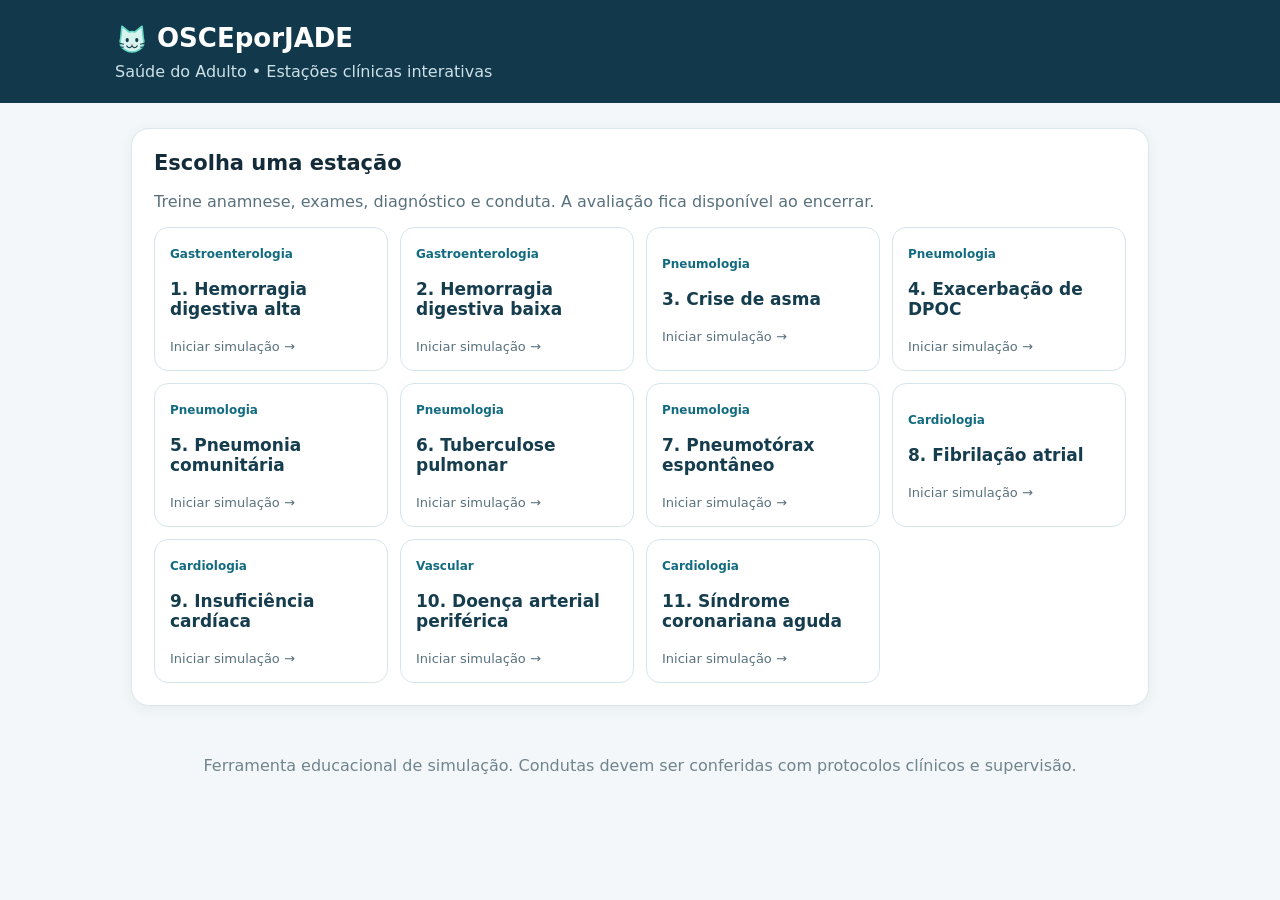
==== index.html @ 313d4174 "Rename index.html. to index.html" ====
<!doctype html><html lang="pt-BR"><head><meta charset="utf-8"><meta name="viewport" content="width=device-width,initial-scale=1"><title>OSCEporJADE | Saúde do Adulto</title><link rel="icon" href="data:image/svg+xml,%3Csvg%20xmlns%3D%22http%3A//www.w3.org/2000/svg%22%20viewBox%3D%220%200%2064%2064%22%3E%3Cpath%20d%3D%22M11%2029%2013%208%2027%2019%2037%2019%2051%208%2053%2029Q58%2045%2046%2052Q32%2061%2018%2052Q6%2045%2011%2029%22%20fill%3D%22%23d7f3ee%22%20stroke%3D%22%2312394b%22%20stroke-width%3D%223%22/%3E%3Ccircle%20cx%3D%2223%22%20cy%3D%2234%22%20r%3D%223%22/%3E%3Ccircle%20cx%3D%2241%22%20cy%3D%2234%22%20r%3D%223%22/%3E%3Cpath%20d%3D%22m29%2042%203%203%203-3%22%20fill%3D%22%23e88ca4%22/%3E%3C/svg%3E"><style>:root{font-family:system-ui,-apple-system,sans-serif;color:#142c39;background:#f3f7f9}*{box-sizing:border-box}body{margin:0}header{background:#12394b;color:white;padding:22px max(18px,calc((100vw - 1050px)/2))}header h1{margin:0;font-size:26px}header p{margin:6px 0 0;color:#cde0e7}main{max-width:1050px;margin:25px auto;padding:0 16px}.panel{background:white;border:1px solid #dce7ec;border-radius:18px;padding:22px;margin:16px 0;box-shadow:0 3px 14px #193f5110}.toolbar{display:flex;gap:9px;flex-wrap:wrap}button,select,input,textarea{font:inherit}button{cursor:pointer;border:1px solid #c5d6de;border-radius:10px;background:white;color:#163d4e;padding:10px 14px}button.primary{background:#126b80;color:white;border-color:#126b80}button:disabled{opacity:.5;cursor:not-allowed}.grid{display:grid;grid-template-columns:repeat(auto-fit,minmax(230px,1fr));gap:12px}.case{border:1px solid #d6e5eb;border-radius:14px;padding:15px;text-align:left;min-height:120px}.case:hover{border-color:#16839a;background:#f2fbfd}.tag{font-size:12px;color:#126b80;font-weight:700}.muted{color:#59717d}.hidden{display:none}.chat{max-height:360px;overflow:auto;background:#f5f9fb;border-radius:12px;padding:12px;min-height:90px}.bubble{padding:10px 12px;margin:8px 0;border-radius:12px;max-width:90%;white-space:pre-wrap}.patient{background:#e2eef2}.student{background:#d6f3eb;margin-left:auto}.questions{display:flex;flex-wrap:wrap;gap:8px;margin-top:12px}.questions button{font-size:13px}.check{display:flex;align-items:flex-start;gap:10px;padding:9px 0;border-bottom:1px solid #edf2f4}.check input{margin-top:4px;transform:scale(1.2)}.cols{display:grid;grid-template-columns:1.15fr .85fr;gap:16px}@media(max-width:740px){.cols{grid-template-columns:1fr}}.result{background:#eaf7f2;padding:15px;border-radius:12px}.warn{background:#fff4e8;padding:12px;border-radius:10px}.small{font-size:13px}textarea{width:100%;min-height:90px;border:1px solid #c8d8e0;border-radius:10px;padding:10px}h2{margin-top:0;font-size:21px}h3{font-size:17px}footer{text-align:center;color:#70848e;padding:25px}</style></head><body><header><h1><svg xmlns="http://www.w3.org/2000/svg" width="34" height="34" viewBox="0 0 64 64" style="vertical-align:middle;margin-right:8px" aria-label="Ícone de gatinho" role="img"><path d="M11 29 13 8 27 19 Q32 17 37 19 L51 8 53 29 Q58 45 46 52 Q32 61 18 52 Q6 45 11 29Z" fill="#d7f3ee" stroke="#65d8c4" stroke-width="3" stroke-linejoin="round"/><ellipse cx="23" cy="34" rx="3" ry="4" fill="#12394b"/><ellipse cx="41" cy="34" rx="3" ry="4" fill="#12394b"/><path d="m29 42 3 3 3-3Z" fill="#e88ca4"/><path d="M32 45q-5 7-10 0m10 0q5 7 10 0M16 42 4 39m12 8L4 48m44-6 12-3m-12 8 12 1" fill="none" stroke="#12394b" stroke-width="2" stroke-linecap="round"/></svg>OSCEporJADE</h1><p>Saúde do Adulto • Estações clínicas interativas</p></header><main><section id="home" class="panel"><h2>Escolha uma estação</h2><p class="muted">Treine anamnese, exames, diagnóstico e conduta. A avaliação fica disponível ao encerrar.</p><div class="grid" id="caseGrid"></div></section><section id="station" class="hidden"><div class="toolbar"><button onclick="goHome()">← Estações</button><button onclick="restart()">↻ Reiniciar</button><span id="stationName" style="align-self:center;font-weight:700"></span></div><div class="panel"><div class="tag" id="area"></div><h2 id="chief"></h2><p class="muted">Você é o(a) estudante responsável pelo atendimento. O paciente aguarda suas perguntas.</p><div class="warn small">Primeiro passo: higienizar as mãos, apresentar-se e confirmar o nome do paciente. Em emergências, avalie ABCDE e acione ajuda imediatamente.</div></div><div class="cols"><div><div class="panel"><h3>Paciente simulado</h3><div id="chat" class="chat" aria-live="polite"></div><div id="questions" class="questions"></div></div><div class="panel"><h3>Solicitar exames</h3><div id="exams" class="questions"></div><div id="examResults"></div></div><div class="panel"><h3>Seu raciocínio clínico</h3><label>Hipótese diagnóstica<textarea id="diagnosis" placeholder="Qual é a principal hipótese?"></textarea></label><label>Conduta e tratamento<textarea id="management" placeholder="Descreva a conduta inicial e o tratamento."></textarea></label></div></div><div><div class="panel"><h3>Checklist da estação</h3><p class="muted small">Marque apenas o que você realmente realizou ou verbalizou.</p><div id="checklist"></div><p id="progress"></p><button class="primary" onclick="finish()">Encerrar e ver avaliação</button></div><div id="feedback" class="panel hidden"></div></div></div></section></main><footer>Ferramenta educacional de simulação. Condutas devem ser conferidas com protocolos clínicos e supervisão.</footer><script>
const common=['Higienizou as mãos','Apresentou-se ao paciente','Perguntou e confirmou o nome','Explicou o atendimento e pediu consentimento'];
const cases=[
{id:'hda',area:'Gastroenterologia',name:'Hemorragia digestiva alta',chief:'“Vomitei sangue e fiquei tonto.”',patient:'Carlos, 57 anos',answers:[['Quando começou?','Hoje cedo. Primeiro tive um vômito escuro, depois saiu sangue vermelho.'],['Como estão as fezes?','Desde ontem estão pretas e com cheiro muito forte.'],['Usa medicamentos?','Tomo anti-inflamatório quase todo dia por dor nas costas.'],['Sente tontura ou desmaiou?','Estou tonto quando me levanto.'],['Tem doença no fígado ou bebe álcool?','Não sei de doença no fígado. Bebo socialmente.']],exams:[['Sinais vitais','PA 90/60 mmHg; FC 118 bpm; FR 22 irpm; SpO₂ 96%.'],['Hemograma','Hemoglobina 8,2 g/dL; plaquetas 230.000/mm³.'],['Ureia, creatinina e coagulação','Ureia 68 mg/dL; creatinina 1,0 mg/dL; INR 1,1.'],['EDA após estabilização','Úlcera duodenal com sangramento ativo (Forrest Ib).']],points:['Investigou hematêmese, melena e medicamentos','Avaliou instabilidade hemodinâmica','Solicitou hemograma, coagulação e tipagem sanguínea','Indicou dois acessos venosos calibrosos e ressuscitação guiada','Solicitou EDA após estabilização','Indicou IBP e hemostasia endoscópica'],answer:'HDA não varicosa por úlcera duodenal sangrante. ABCDE, monitorização, 2 acessos calibrosos, coleta laboratorial e tipagem/prova cruzada, reposição guiada e avaliação transfusional; EDA após estabilização, hemostasia endoscópica e IBP. Pesquisar H. pylori e suspender AINE.'},
{id:'hdb',area:'Gastroenterologia',name:'Hemorragia digestiva baixa',chief:'“Saiu muito sangue vermelho nas fezes.”',patient:'Helena, 68 anos',answers:[['Como é o sangramento?','Sangue vermelho vivo, quase sem dor.'],['Tem dor abdominal?','Não, apenas um desconforto leve.'],['Mudou o hábito intestinal?','Não.'],['Usa medicamentos?','Tomo AAS diariamente.'],['Teve tontura?','Um pouco quando levantei.']],exams:[['Sinais vitais','PA 110/70 mmHg, FC 98 bpm.'],['Hemograma','Hb 10,4 g/dL.'],['Colonoscopia após preparo','Divertículos colônicos e estigma de sangramento recente.']],points:['Caracterizou hematoquezia/enterorragia','Pesquisou AAS, anticoagulantes e alterações intestinais','Avaliou sinais vitais e perfusão','Solicitou hemograma e exames de coagulação','Indicou colonoscopia após estabilização','Planejou suporte e hemostasia conforme achado'],answer:'HDB provavelmente diverticular. Avaliar estabilidade, acesso venoso e exames; colonoscopia após preparo em paciente estável. Se sangramento volumoso persistente, considerar angiotomografia e intervenção.'},
{id:'asma',area:'Pneumologia',name:'Crise de asma',chief:'“Estou chiando e com falta de ar.”',patient:'Luísa, 24 anos',answers:[['Quando começou?','Depois de limpar um quarto empoeirado.'],['Tem sintomas à noite?','Às vezes acordo tossindo.'],['Já teve crises?','Sim, tenho asma desde criança.'],['Usa bombinha?','Só salbutamol quando fico ruim.'],['Consegue falar frases completas?','Sim, mas preciso parar um pouco para respirar.']],exams:[['Sinais vitais','FC 108 bpm, FR 26 irpm, SpO₂ 94%.'],['Ausculta','Sibilos expiratórios difusos.'],['Pico de fluxo','65% do melhor valor pessoal.']],points:['Pesquisou gatilhos e sintomas noturnos','Investigou medicações e crises anteriores','Avaliou fala, esforço respiratório e SpO₂','Classificou a gravidade da exacerbação','Indicou broncodilatador de alívio e corticoide conforme gravidade','Orientou tratamento controlador com corticoide inalatório'],answer:'Exacerbação asmática. Avaliar gravidade, oxigênio se necessário, SABA repetido com espaçador/nebulização, corticoide sistêmico conforme gravidade, reavaliar resposta; revisar tratamento com corticoide inalatório e plano de ação.'},
{id:'dpoc',area:'Pneumologia',name:'Exacerbação de DPOC',chief:'“Minha falta de ar piorou e o catarro mudou.”',patient:'José, 69 anos',answers:[['Há quanto tempo piorou?','Há três dias.'],['O catarro mudou?','Aumentou e ficou amarelado.'],['É fumante?','Fumei por 40 anos.'],['Tem diagnóstico pulmonar?','Tenho DPOC e uso duas bombinhas.'],['Tem febre?','Não medi, mas tive calafrios.']],exams:[['Sinais vitais','FR 28, FC 106, SpO₂ 87% em ar ambiente.'],['Gasometria','pH 7,32; PaCO₂ 56 mmHg; PaO₂ 55 mmHg.'],['RX tórax','Hiperinsuflação, sem consolidação focal.']],points:['Investigou dispneia, volume e purulência do escarro','Investigou tabagismo e tratamento habitual','Avaliou saturação e sinais de insuficiência respiratória','Solicitou gasometria e RX conforme gravidade','Indicou O₂ alvo 88–92% e broncodilatadores','Considerou corticoide, antibiótico e VNI conforme critérios'],answer:'Exacerbação de DPOC com acidose respiratória hipercápnica. Oxigênio controlado (SpO₂ 88–92%), SABA/SAMA, corticoide sistêmico, antibiótico pela purulência e sintomas, considerar VNI e internação.'},
{id:'pneumonia',area:'Pneumologia',name:'Pneumonia comunitária',chief:'“Estou com febre, tosse e dor ao respirar.”',patient:'Marta, 52 anos',answers:[['Há quantos dias?','Quatro dias.'],['Tem catarro?','Sim, amarelado.'],['Sente dor no peito?','Dói do lado direito ao respirar fundo.'],['Tem doenças prévias?','Tenho hipertensão controlada.'],['Tem falta de ar?','Um pouco ao caminhar.']],exams:[['Sinais vitais','Temperatura 38,5 °C, FR 24, PA 125/80, SpO₂ 95%.'],['Ausculta','Crepitações na base direita.'],['RX tórax','Consolidação em lobo inferior direito.']],points:['Investigou febre, tosse, escarro e dispneia','Avaliou comorbidades e gravidade','Realizou ausculta pulmonar','Solicitou RX de tórax','Estratificou necessidade de internação','Indicou antibiótico empírico adequado ao contexto'],answer:'Pneumonia adquirida na comunidade, aparentemente sem critérios de gravidade maior. Estratificar CURB-65 e contexto clínico, antibiótico empírico conforme protocolo local, hidratação, analgesia e reavaliação.'},
{id:'tb',area:'Pneumologia',name:'Tuberculose pulmonar',chief:'“Tosso há semanas e estou emagrecendo.”',patient:'Raimundo, 46 anos',answers:[['Há quanto tempo tosse?','Mais de um mês.'],['Tem febre?','No fim da tarde.'],['Sua à noite?','Acordo com a roupa molhada.'],['Perdeu peso?','Uns seis quilos sem querer.'],['Alguém próximo teve tuberculose?','Meu colega de casa tratou há um ano.']],exams:[['RX tórax','Opacidade e cavitação em ápice direito.'],['TRM-TB','Mycobacterium tuberculosis detectado; resistência à rifampicina não detectada.'],['Teste de HIV','Teste ofertado, resultado pendente.']],points:['Investigou duração da tosse e sintomas constitucionais','Pesquisou contato e fatores de risco','Orientou precauções respiratórias','Solicitou TRM-TB e RX','Ofertou teste HIV e investigação de contatos','Indicou esquema para TB sensível e acompanhamento'],answer:'Tuberculose pulmonar bacteriologicamente confirmada. Precauções respiratórias, notificação, investigação de contatos, avaliar HIV; esquema básico 2RHZE/4RH para TB sensível, conforme protocolo.'},
{id:'pneumotorax',area:'Pneumologia',name:'Pneumotórax espontâneo',chief:'“Senti uma dor súbita no peito e falta de ar.”',patient:'Pedro, 22 anos',answers:[['Como começou?','De repente, enquanto estava sentado.'],['Teve trauma?','Não.'],['Fuma?','Não.'],['Já teve isso?','Nunca.'],['A dor piora ao respirar?','Sim, do lado esquerdo.']],exams:[['Sinais vitais','PA 120/75, FC 100, SpO₂ 96%, sem instabilidade.'],['Exame pulmonar','Murmúrio vesicular reduzido à esquerda.'],['RX tórax','Pneumotórax esquerdo sem desvio mediastinal.']],points:['Investigou início súbito, trauma e tabagismo','Avaliou estabilidade e sinais de tensão','Examinou os dois hemitórax','Solicitou imagem em paciente estável','Definiu observação/aspiração/dreno conforme tamanho e sintomas','Orientou seguimento e sinais de retorno'],answer:'Pneumotórax espontâneo primário estável. Avaliar tamanho, sintomas e protocolo para observação, aspiração ou drenagem. Se sinais de tensão: descompressão imediata, sem esperar RX.'},
{id:'fa',area:'Cardiologia',name:'Fibrilação atrial',chief:'“Meu coração está disparado e irregular.”',patient:'Antônio, 73 anos',answers:[['Quando começou?','Hoje pela manhã.'],['Tem dor no peito ou desmaio?','Não.'],['Sente falta de ar?','Leve.'],['Tem hipertensão ou diabetes?','Tenho hipertensão.'],['Usa anticoagulante?','Não.']],exams:[['Sinais vitais','PA 130/80, FC 138 irregular, SpO₂ 97%.'],['ECG','Ritmo irregularmente irregular, sem ondas P organizadas.'],['Eletrólitos e TSH','Sem alterações relevantes.']],points:['Investigou início, síncope e dor torácica','Avaliou estabilidade hemodinâmica','Solicitou ECG de 12 derivações','Reconheceu FA com resposta ventricular rápida','Indicou controle de frequência em paciente estável','Avaliou risco tromboembólico e anticoagulação'],answer:'FA com resposta ventricular rápida, hemodinamicamente estável. Controlar frequência conforme função ventricular e contraindicações, investigar gatilhos e avaliar anticoagulação. Instabilidade atribuível à FA exige cardioversão sincronizada.'},
{id:'ic',area:'Cardiologia',name:'Insuficiência cardíaca',chief:'“Fico sem ar deitado e minhas pernas incham.”',patient:'Francisca, 66 anos',answers:[['Quantos travesseiros usa?','Três, senão fico sufocada.'],['Acorda à noite com falta de ar?','Sim.'],['As pernas incham?','No fim do dia.'],['Tem doenças prévias?','Hipertensão e infarto antigo.'],['Usa diurético?','Às vezes esqueço.']],exams:[['Exame físico','Edema bilateral, estertores bibasais, turgência jugular.'],['BNP','Elevado.'],['Ecocardiograma','Fração de ejeção de 32%.']],points:['Investigou ortopneia, DPN e edema','Pesquisou infarto, HAS e adesão','Avaliou sinais de congestão e perfusão','Solicitou ECG, BNP e ecocardiograma','Indicou diurético para congestão','Citou tratamento modificador de prognóstico na ICFEr'],answer:'Insuficiência cardíaca com fração de ejeção reduzida (32%) e congestão. Avaliar necessidade de internação, diurético para congestão e otimizar ARNI/IECA/BRA, betabloqueador, antagonista mineralocorticoide e iSGLT2 conforme tolerância.'},
{id:'dap',area:'Vascular',name:'Doença arterial periférica',chief:'“Minha panturrilha dói quando caminho.”',patient:'Sebastião, 64 anos',answers:[['Quando dói?','Depois de caminhar uns 200 metros.'],['Melhora quando para?','Em poucos minutos.'],['Tem dor em repouso?','Não.'],['Fuma ou tem diabetes?','Fumo e tenho diabetes.'],['Tem feridas nos pés?','Não.']],exams:[['Exame vascular','Pulsos pediosos diminuídos; pele fria, sem úlcera.'],['Índice tornozelo-braquial','ITB direito 0,65.'],['Doppler arterial','Doença aterosclerótica femoropoplítea.']],points:['Caracterizou claudicação e distância de marcha','Investigou tabagismo e diabetes','Palpou pulsos e inspecionou membros','Solicitou ITB','Indicou exercício supervisionado e cessar tabagismo','Indicou estatina e terapia antitrombótica apropriada'],answer:'DAP sintomática com claudicação intermitente. Cessar tabagismo, exercício estruturado, estatina de alta intensidade, antiagregante conforme indicação e controle de fatores de risco; avaliar revascularização se limitação persistente.'},
{id:'iam',area:'Cardiologia',name:'Síndrome coronariana aguda',chief:'“Estou com uma pressão forte no peito.”',patient:'Roberto, 59 anos',answers:[['Quando começou?','Há 40 minutos, mesmo em repouso.'],['Irradia para algum lugar?','Braço esquerdo e mandíbula.'],['Tem suor frio ou náusea?','Sim, os dois.'],['Tem fatores de risco?','Sou diabético e hipertenso.'],['Tomou alguma medicação?','Ainda não.']],exams:[['Sinais vitais','PA 145/90, FC 104, SpO₂ 96%.'],['ECG imediato','Supradesnivelamento de ST em DII, DIII e aVF.'],['Troponina','Elevada na coleta inicial.']],points:['Reconheceu dor típica e sintomas associados','Avaliou ABC e sinais vitais','Solicitou ECG em até 10 minutos','Reconheceu IAM com supra inferior','Indicou antiagregação/anticoagulação conforme protocolo','Acionou reperfusão imediata e equipe especializada'],answer:'IAM com supra de ST inferior. Monitorização, ECG, AAS e demais antitrombóticos conforme protocolo e contraindicações; reperfusão imediata por angioplastia primária ou fibrinólise quando indicada. Não atrasar reperfusão aguardando troponina.'}
];
let active=null,visited=new Set(),requested=new Set();const $=id=>document.getElementById(id);function renderHome(){$('caseGrid').innerHTML=cases.map((c,i)=>`<button class="case" onclick="start('${c.id}')"><span class="tag">${c.area}</span><h3>${i+1}. ${c.name}</h3><span class="muted small">Iniciar simulação →</span></button>`).join('')}function start(id){active=cases.find(c=>c.id===id);visited=new Set();requested=new Set();$('home').classList.add('hidden');$('station').classList.remove('hidden');$('stationName').textContent=active.name;$('area').textContent=active.area;$('chief').textContent=active.chief;$('chat').innerHTML=`<div class="bubble patient"><b>Paciente:</b> ${active.chief}</div>`;$('questions').innerHTML=active.answers.map((q,i)=>`<button onclick="ask(${i})">${q[0]}</button>`).join('');$('exams').innerHTML=active.exams.map((e,i)=>`<button onclick="exam(${i})">${e[0]}</button>`).join('');$('examResults').innerHTML='';$('diagnosis').value='';$('management').value='';$('feedback').classList.add('hidden');const items=[...common,...active.points,'Explicou o plano ao paciente','Orientou sinais de alarme e retorno','Higienizou as mãos ao finalizar'];$('checklist').innerHTML=items.map((s,i)=>`<label class="check"><input type="checkbox" onchange="progress()"><span>${s}</span></label>`).join('');progress();window.scrollTo(0,0)}function ask(i){if(!active)return;const q=active.answers[i];$('chat').insertAdjacentHTML('beforeend',`<div class="bubble student"><b>Você:</b> ${q[0]}</div><div class="bubble patient"><b>${active.patient}:</b> ${q[1]}</div>`);visited.add(i);$('chat').scrollTop=$('chat').scrollHeight}function exam(i){if(!active)return;const e=active.exams[i];if(requested.has(i))return;requested.add(i);const d=document.createElement('div');d.className='result small';d.style.marginTop='10px';d.textContent=e[0]+': '+e[1];$('examResults').appendChild(d)}function progress(){const c=[...$('checklist').querySelectorAll('input')];$('progress').textContent=`Checklist: ${c.filter(x=>x.checked).length}/${c.length} itens`}function finish(){const c=[...$('checklist').querySelectorAll('input')];const n=c.filter(x=>x.checked).length;const score=Math.round(100*n/c.length);$('feedback').classList.remove('hidden');$('feedback').innerHTML=`<h2>Avaliação da estação</h2><h3>${score}/100 pontos</h3><p>Itens declarados: ${n}/${c.length}. Perguntas exploradas: ${visited.size}/${active.answers.length}. Exames solicitados: ${requested.size}/${active.exams.length}.</p><h3>Resposta esperada</h3><div class="result">${active.answer}</div><p class="small muted">A pontuação é baseada no checklist autodeclarado, não valida automaticamente as respostas escritas. Compare sua hipótese e conduta com o gabarito.</p><button class="primary" onclick="restart()">Tentar novamente</button>`;$('feedback').scrollIntoView({behavior:'smooth'})}function goHome(){$('station').classList.add('hidden');$('home').classList.remove('hidden');window.scrollTo(0,0)}function restart(){if(active)start(active.id)}renderHome();</script></body></html>
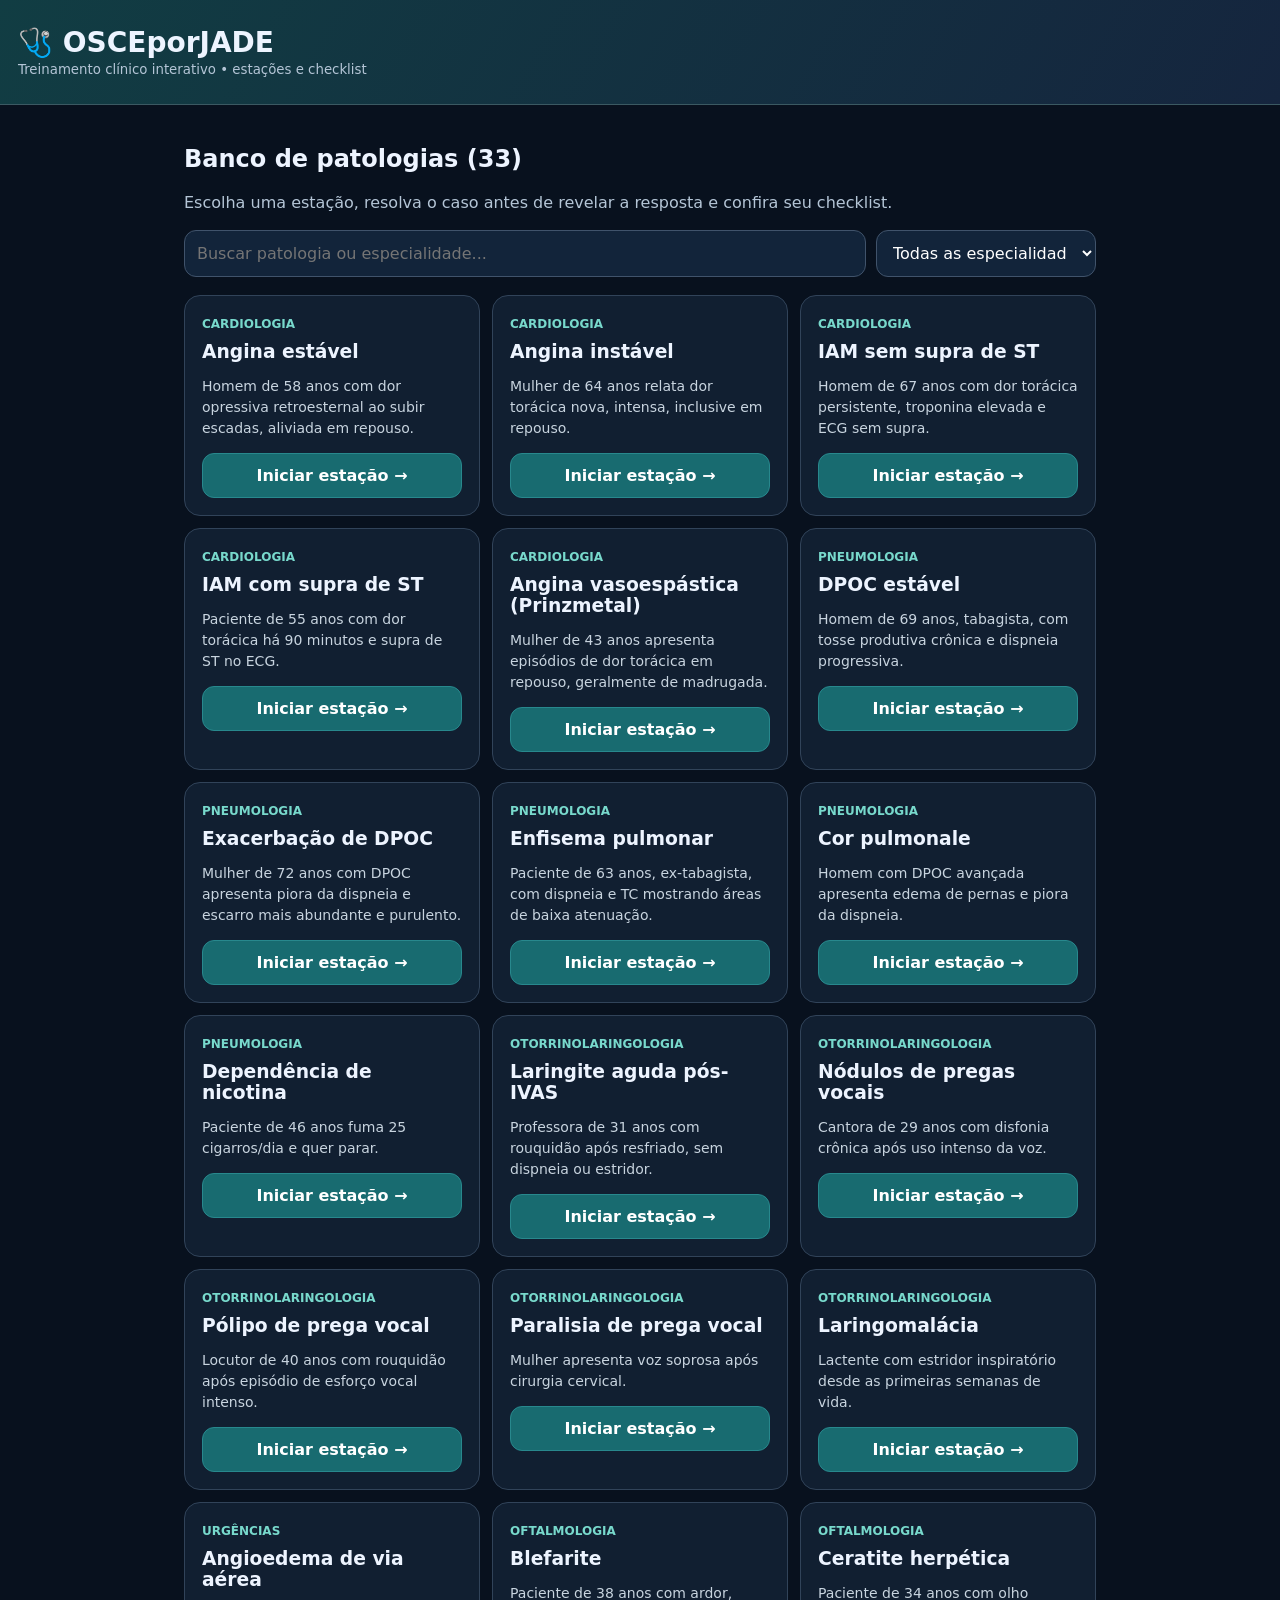
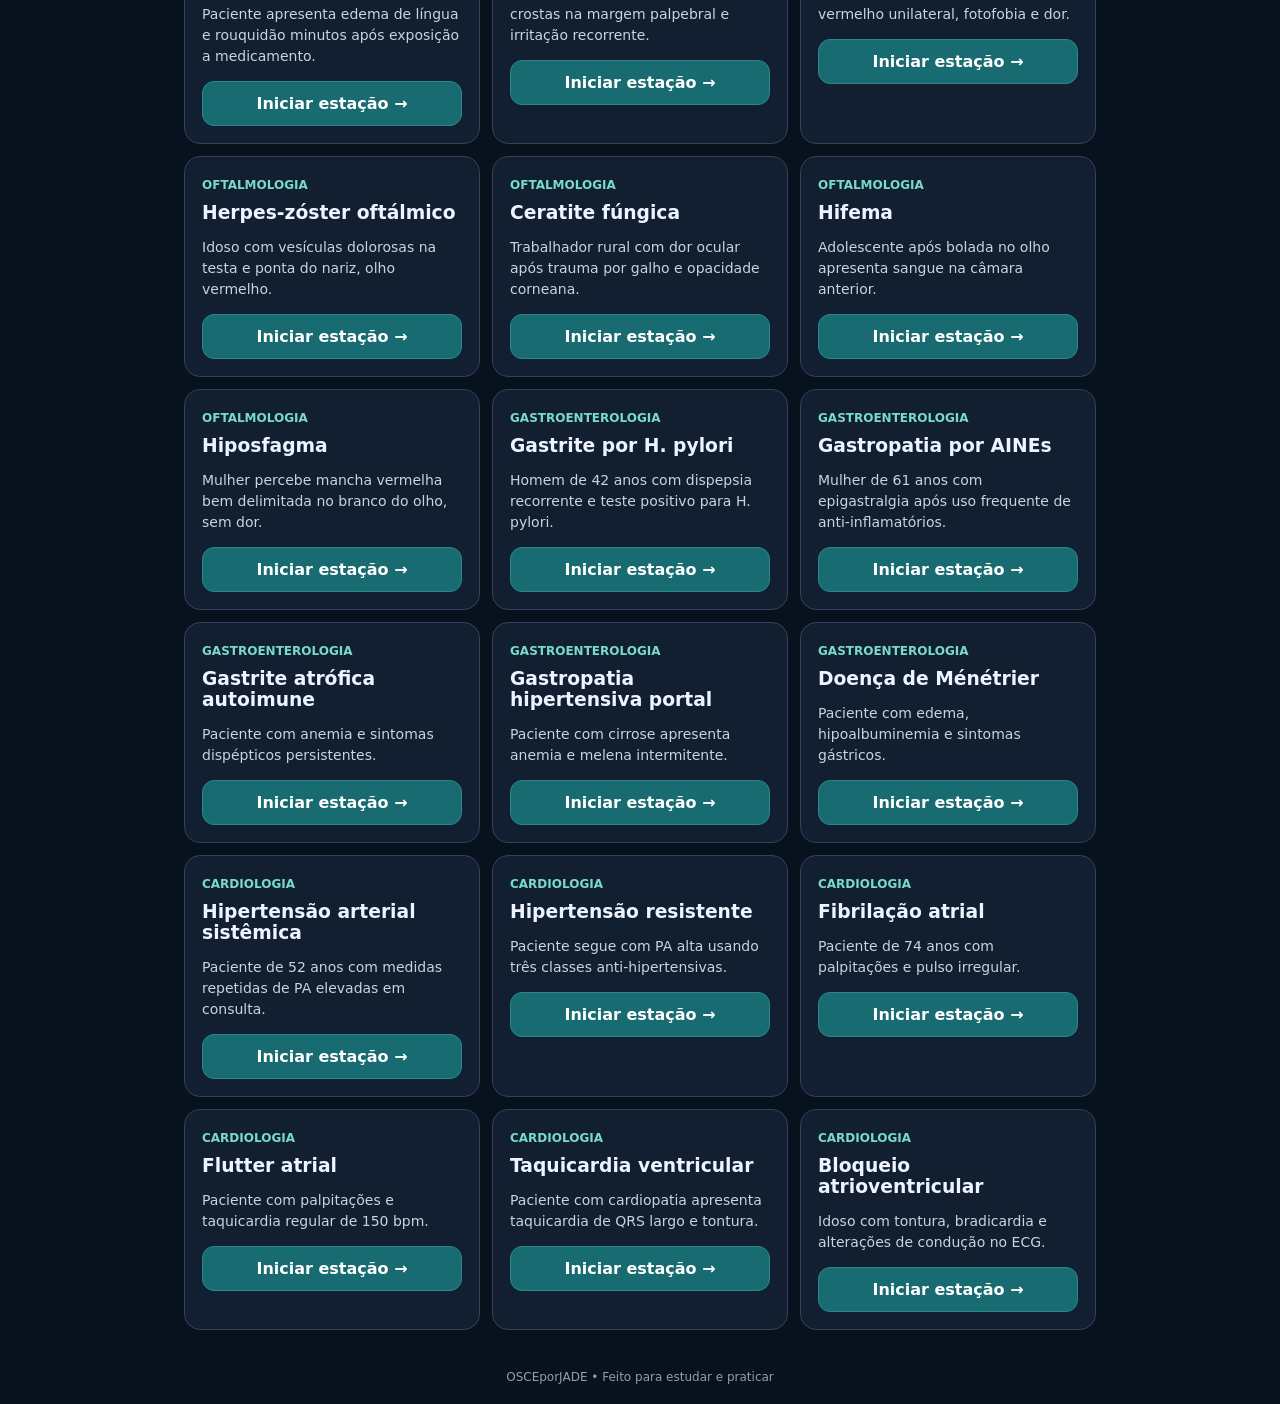
==== commit 1af0382a: "Add files via upload" ====
--- a/index.html
+++ b/index.html
@@ -1,16 +1 @@
-<!doctype html><html lang="pt-BR"><head><meta charset="utf-8"><meta name="viewport" content="width=device-width,initial-scale=1"><title>OSCEporJADE | Saúde do Adulto</title><link rel="icon" href="data:image/svg+xml,%3Csvg%20xmlns%3D%22http%3A//www.w3.org/2000/svg%22%20viewBox%3D%220%200%2064%2064%22%3E%3Cpath%20d%3D%22M11%2029%2013%208%2027%2019%2037%2019%2051%208%2053%2029Q58%2045%2046%2052Q32%2061%2018%2052Q6%2045%2011%2029%22%20fill%3D%22%23d7f3ee%22%20stroke%3D%22%2312394b%22%20stroke-width%3D%223%22/%3E%3Ccircle%20cx%3D%2223%22%20cy%3D%2234%22%20r%3D%223%22/%3E%3Ccircle%20cx%3D%2241%22%20cy%3D%2234%22%20r%3D%223%22/%3E%3Cpath%20d%3D%22m29%2042%203%203%203-3%22%20fill%3D%22%23e88ca4%22/%3E%3C/svg%3E"><style>:root{font-family:system-ui,-apple-system,sans-serif;color:#142c39;background:#f3f7f9}*{box-sizing:border-box}body{margin:0}header{background:#12394b;color:white;padding:22px max(18px,calc((100vw - 1050px)/2))}header h1{margin:0;font-size:26px}header p{margin:6px 0 0;color:#cde0e7}main{max-width:1050px;margin:25px auto;padding:0 16px}.panel{background:white;border:1px solid #dce7ec;border-radius:18px;padding:22px;margin:16px 0;box-shadow:0 3px 14px #193f5110}.toolbar{display:flex;gap:9px;flex-wrap:wrap}button,select,input,textarea{font:inherit}button{cursor:pointer;border:1px solid #c5d6de;border-radius:10px;background:white;color:#163d4e;padding:10px 14px}button.primary{background:#126b80;color:white;border-color:#126b80}button:disabled{opacity:.5;cursor:not-allowed}.grid{display:grid;grid-template-columns:repeat(auto-fit,minmax(230px,1fr));gap:12px}.case{border:1px solid #d6e5eb;border-radius:14px;padding:15px;text-align:left;min-height:120px}.case:hover{border-color:#16839a;background:#f2fbfd}.tag{font-size:12px;color:#126b80;font-weight:700}.muted{color:#59717d}.hidden{display:none}.chat{max-height:360px;overflow:auto;background:#f5f9fb;border-radius:12px;padding:12px;min-height:90px}.bubble{padding:10px 12px;margin:8px 0;border-radius:12px;max-width:90%;white-space:pre-wrap}.patient{background:#e2eef2}.student{background:#d6f3eb;margin-left:auto}.questions{display:flex;flex-wrap:wrap;gap:8px;margin-top:12px}.questions button{font-size:13px}.check{display:flex;align-items:flex-start;gap:10px;padding:9px 0;border-bottom:1px solid #edf2f4}.check input{margin-top:4px;transform:scale(1.2)}.cols{display:grid;grid-template-columns:1.15fr .85fr;gap:16px}@media(max-width:740px){.cols{grid-template-columns:1fr}}.result{background:#eaf7f2;padding:15px;border-radius:12px}.warn{background:#fff4e8;padding:12px;border-radius:10px}.small{font-size:13px}textarea{width:100%;min-height:90px;border:1px solid #c8d8e0;border-radius:10px;padding:10px}h2{margin-top:0;font-size:21px}h3{font-size:17px}footer{text-align:center;color:#70848e;padding:25px}</style></head><body><header><h1><svg xmlns="http://www.w3.org/2000/svg" width="34" height="34" viewBox="0 0 64 64" style="vertical-align:middle;margin-right:8px" aria-label="Ícone de gatinho" role="img"><path d="M11 29 13 8 27 19 Q32 17 37 19 L51 8 53 29 Q58 45 46 52 Q32 61 18 52 Q6 45 11 29Z" fill="#d7f3ee" stroke="#65d8c4" stroke-width="3" stroke-linejoin="round"/><ellipse cx="23" cy="34" rx="3" ry="4" fill="#12394b"/><ellipse cx="41" cy="34" rx="3" ry="4" fill="#12394b"/><path d="m29 42 3 3 3-3Z" fill="#e88ca4"/><path d="M32 45q-5 7-10 0m10 0q5 7 10 0M16 42 4 39m12 8L4 48m44-6 12-3m-12 8 12 1" fill="none" stroke="#12394b" stroke-width="2" stroke-linecap="round"/></svg>OSCEporJADE</h1><p>Saúde do Adulto • Estações clínicas interativas</p></header><main><section id="home" class="panel"><h2>Escolha uma estação</h2><p class="muted">Treine anamnese, exames, diagnóstico e conduta. A avaliação fica disponível ao encerrar.</p><div class="grid" id="caseGrid"></div></section><section id="station" class="hidden"><div class="toolbar"><button onclick="goHome()">← Estações</button><button onclick="restart()">↻ Reiniciar</button><span id="stationName" style="align-self:center;font-weight:700"></span></div><div class="panel"><div class="tag" id="area"></div><h2 id="chief"></h2><p class="muted">Você é o(a) estudante responsável pelo atendimento. O paciente aguarda suas perguntas.</p><div class="warn small">Primeiro passo: higienizar as mãos, apresentar-se e confirmar o nome do paciente. Em emergências, avalie ABCDE e acione ajuda imediatamente.</div></div><div class="cols"><div><div class="panel"><h3>Paciente simulado</h3><div id="chat" class="chat" aria-live="polite"></div><div id="questions" class="questions"></div></div><div class="panel"><h3>Solicitar exames</h3><div id="exams" class="questions"></div><div id="examResults"></div></div><div class="panel"><h3>Seu raciocínio clínico</h3><label>Hipótese diagnóstica<textarea id="diagnosis" placeholder="Qual é a principal hipótese?"></textarea></label><label>Conduta e tratamento<textarea id="management" placeholder="Descreva a conduta inicial e o tratamento."></textarea></label></div></div><div><div class="panel"><h3>Checklist da estação</h3><p class="muted small">Marque apenas o que você realmente realizou ou verbalizou.</p><div id="checklist"></div><p id="progress"></p><button class="primary" onclick="finish()">Encerrar e ver avaliação</button></div><div id="feedback" class="panel hidden"></div></div></div></section></main><footer>Ferramenta educacional de simulação. Condutas devem ser conferidas com protocolos clínicos e supervisão.</footer><script>
-const common=['Higienizou as mãos','Apresentou-se ao paciente','Perguntou e confirmou o nome','Explicou o atendimento e pediu consentimento'];
-const cases=[
-{id:'hda',area:'Gastroenterologia',name:'Hemorragia digestiva alta',chief:'“Vomitei sangue e fiquei tonto.”',patient:'Carlos, 57 anos',answers:[['Quando começou?','Hoje cedo. Primeiro tive um vômito escuro, depois saiu sangue vermelho.'],['Como estão as fezes?','Desde ontem estão pretas e com cheiro muito forte.'],['Usa medicamentos?','Tomo anti-inflamatório quase todo dia por dor nas costas.'],['Sente tontura ou desmaiou?','Estou tonto quando me levanto.'],['Tem doença no fígado ou bebe álcool?','Não sei de doença no fígado. Bebo socialmente.']],exams:[['Sinais vitais','PA 90/60 mmHg; FC 118 bpm; FR 22 irpm; SpO₂ 96%.'],['Hemograma','Hemoglobina 8,2 g/dL; plaquetas 230.000/mm³.'],['Ureia, creatinina e coagulação','Ureia 68 mg/dL; creatinina 1,0 mg/dL; INR 1,1.'],['EDA após estabilização','Úlcera duodenal com sangramento ativo (Forrest Ib).']],points:['Investigou hematêmese, melena e medicamentos','Avaliou instabilidade hemodinâmica','Solicitou hemograma, coagulação e tipagem sanguínea','Indicou dois acessos venosos calibrosos e ressuscitação guiada','Solicitou EDA após estabilização','Indicou IBP e hemostasia endoscópica'],answer:'HDA não varicosa por úlcera duodenal sangrante. ABCDE, monitorização, 2 acessos calibrosos, coleta laboratorial e tipagem/prova cruzada, reposição guiada e avaliação transfusional; EDA após estabilização, hemostasia endoscópica e IBP. Pesquisar H. pylori e suspender AINE.'},
-{id:'hdb',area:'Gastroenterologia',name:'Hemorragia digestiva baixa',chief:'“Saiu muito sangue vermelho nas fezes.”',patient:'Helena, 68 anos',answers:[['Como é o sangramento?','Sangue vermelho vivo, quase sem dor.'],['Tem dor abdominal?','Não, apenas um desconforto leve.'],['Mudou o hábito intestinal?','Não.'],['Usa medicamentos?','Tomo AAS diariamente.'],['Teve tontura?','Um pouco quando levantei.']],exams:[['Sinais vitais','PA 110/70 mmHg, FC 98 bpm.'],['Hemograma','Hb 10,4 g/dL.'],['Colonoscopia após preparo','Divertículos colônicos e estigma de sangramento recente.']],points:['Caracterizou hematoquezia/enterorragia','Pesquisou AAS, anticoagulantes e alterações intestinais','Avaliou sinais vitais e perfusão','Solicitou hemograma e exames de coagulação','Indicou colonoscopia após estabilização','Planejou suporte e hemostasia conforme achado'],answer:'HDB provavelmente diverticular. Avaliar estabilidade, acesso venoso e exames; colonoscopia após preparo em paciente estável. Se sangramento volumoso persistente, considerar angiotomografia e intervenção.'},
-{id:'asma',area:'Pneumologia',name:'Crise de asma',chief:'“Estou chiando e com falta de ar.”',patient:'Luísa, 24 anos',answers:[['Quando começou?','Depois de limpar um quarto empoeirado.'],['Tem sintomas à noite?','Às vezes acordo tossindo.'],['Já teve crises?','Sim, tenho asma desde criança.'],['Usa bombinha?','Só salbutamol quando fico ruim.'],['Consegue falar frases completas?','Sim, mas preciso parar um pouco para respirar.']],exams:[['Sinais vitais','FC 108 bpm, FR 26 irpm, SpO₂ 94%.'],['Ausculta','Sibilos expiratórios difusos.'],['Pico de fluxo','65% do melhor valor pessoal.']],points:['Pesquisou gatilhos e sintomas noturnos','Investigou medicações e crises anteriores','Avaliou fala, esforço respiratório e SpO₂','Classificou a gravidade da exacerbação','Indicou broncodilatador de alívio e corticoide conforme gravidade','Orientou tratamento controlador com corticoide inalatório'],answer:'Exacerbação asmática. Avaliar gravidade, oxigênio se necessário, SABA repetido com espaçador/nebulização, corticoide sistêmico conforme gravidade, reavaliar resposta; revisar tratamento com corticoide inalatório e plano de ação.'},
-{id:'dpoc',area:'Pneumologia',name:'Exacerbação de DPOC',chief:'“Minha falta de ar piorou e o catarro mudou.”',patient:'José, 69 anos',answers:[['Há quanto tempo piorou?','Há três dias.'],['O catarro mudou?','Aumentou e ficou amarelado.'],['É fumante?','Fumei por 40 anos.'],['Tem diagnóstico pulmonar?','Tenho DPOC e uso duas bombinhas.'],['Tem febre?','Não medi, mas tive calafrios.']],exams:[['Sinais vitais','FR 28, FC 106, SpO₂ 87% em ar ambiente.'],['Gasometria','pH 7,32; PaCO₂ 56 mmHg; PaO₂ 55 mmHg.'],['RX tórax','Hiperinsuflação, sem consolidação focal.']],points:['Investigou dispneia, volume e purulência do escarro','Investigou tabagismo e tratamento habitual','Avaliou saturação e sinais de insuficiência respiratória','Solicitou gasometria e RX conforme gravidade','Indicou O₂ alvo 88–92% e broncodilatadores','Considerou corticoide, antibiótico e VNI conforme critérios'],answer:'Exacerbação de DPOC com acidose respiratória hipercápnica. Oxigênio controlado (SpO₂ 88–92%), SABA/SAMA, corticoide sistêmico, antibiótico pela purulência e sintomas, considerar VNI e internação.'},
-{id:'pneumonia',area:'Pneumologia',name:'Pneumonia comunitária',chief:'“Estou com febre, tosse e dor ao respirar.”',patient:'Marta, 52 anos',answers:[['Há quantos dias?','Quatro dias.'],['Tem catarro?','Sim, amarelado.'],['Sente dor no peito?','Dói do lado direito ao respirar fundo.'],['Tem doenças prévias?','Tenho hipertensão controlada.'],['Tem falta de ar?','Um pouco ao caminhar.']],exams:[['Sinais vitais','Temperatura 38,5 °C, FR 24, PA 125/80, SpO₂ 95%.'],['Ausculta','Crepitações na base direita.'],['RX tórax','Consolidação em lobo inferior direito.']],points:['Investigou febre, tosse, escarro e dispneia','Avaliou comorbidades e gravidade','Realizou ausculta pulmonar','Solicitou RX de tórax','Estratificou necessidade de internação','Indicou antibiótico empírico adequado ao contexto'],answer:'Pneumonia adquirida na comunidade, aparentemente sem critérios de gravidade maior. Estratificar CURB-65 e contexto clínico, antibiótico empírico conforme protocolo local, hidratação, analgesia e reavaliação.'},
-{id:'tb',area:'Pneumologia',name:'Tuberculose pulmonar',chief:'“Tosso há semanas e estou emagrecendo.”',patient:'Raimundo, 46 anos',answers:[['Há quanto tempo tosse?','Mais de um mês.'],['Tem febre?','No fim da tarde.'],['Sua à noite?','Acordo com a roupa molhada.'],['Perdeu peso?','Uns seis quilos sem querer.'],['Alguém próximo teve tuberculose?','Meu colega de casa tratou há um ano.']],exams:[['RX tórax','Opacidade e cavitação em ápice direito.'],['TRM-TB','Mycobacterium tuberculosis detectado; resistência à rifampicina não detectada.'],['Teste de HIV','Teste ofertado, resultado pendente.']],points:['Investigou duração da tosse e sintomas constitucionais','Pesquisou contato e fatores de risco','Orientou precauções respiratórias','Solicitou TRM-TB e RX','Ofertou teste HIV e investigação de contatos','Indicou esquema para TB sensível e acompanhamento'],answer:'Tuberculose pulmonar bacteriologicamente confirmada. Precauções respiratórias, notificação, investigação de contatos, avaliar HIV; esquema básico 2RHZE/4RH para TB sensível, conforme protocolo.'},
-{id:'pneumotorax',area:'Pneumologia',name:'Pneumotórax espontâneo',chief:'“Senti uma dor súbita no peito e falta de ar.”',patient:'Pedro, 22 anos',answers:[['Como começou?','De repente, enquanto estava sentado.'],['Teve trauma?','Não.'],['Fuma?','Não.'],['Já teve isso?','Nunca.'],['A dor piora ao respirar?','Sim, do lado esquerdo.']],exams:[['Sinais vitais','PA 120/75, FC 100, SpO₂ 96%, sem instabilidade.'],['Exame pulmonar','Murmúrio vesicular reduzido à esquerda.'],['RX tórax','Pneumotórax esquerdo sem desvio mediastinal.']],points:['Investigou início súbito, trauma e tabagismo','Avaliou estabilidade e sinais de tensão','Examinou os dois hemitórax','Solicitou imagem em paciente estável','Definiu observação/aspiração/dreno conforme tamanho e sintomas','Orientou seguimento e sinais de retorno'],answer:'Pneumotórax espontâneo primário estável. Avaliar tamanho, sintomas e protocolo para observação, aspiração ou drenagem. Se sinais de tensão: descompressão imediata, sem esperar RX.'},
-{id:'fa',area:'Cardiologia',name:'Fibrilação atrial',chief:'“Meu coração está disparado e irregular.”',patient:'Antônio, 73 anos',answers:[['Quando começou?','Hoje pela manhã.'],['Tem dor no peito ou desmaio?','Não.'],['Sente falta de ar?','Leve.'],['Tem hipertensão ou diabetes?','Tenho hipertensão.'],['Usa anticoagulante?','Não.']],exams:[['Sinais vitais','PA 130/80, FC 138 irregular, SpO₂ 97%.'],['ECG','Ritmo irregularmente irregular, sem ondas P organizadas.'],['Eletrólitos e TSH','Sem alterações relevantes.']],points:['Investigou início, síncope e dor torácica','Avaliou estabilidade hemodinâmica','Solicitou ECG de 12 derivações','Reconheceu FA com resposta ventricular rápida','Indicou controle de frequência em paciente estável','Avaliou risco tromboembólico e anticoagulação'],answer:'FA com resposta ventricular rápida, hemodinamicamente estável. Controlar frequência conforme função ventricular e contraindicações, investigar gatilhos e avaliar anticoagulação. Instabilidade atribuível à FA exige cardioversão sincronizada.'},
-{id:'ic',area:'Cardiologia',name:'Insuficiência cardíaca',chief:'“Fico sem ar deitado e minhas pernas incham.”',patient:'Francisca, 66 anos',answers:[['Quantos travesseiros usa?','Três, senão fico sufocada.'],['Acorda à noite com falta de ar?','Sim.'],['As pernas incham?','No fim do dia.'],['Tem doenças prévias?','Hipertensão e infarto antigo.'],['Usa diurético?','Às vezes esqueço.']],exams:[['Exame físico','Edema bilateral, estertores bibasais, turgência jugular.'],['BNP','Elevado.'],['Ecocardiograma','Fração de ejeção de 32%.']],points:['Investigou ortopneia, DPN e edema','Pesquisou infarto, HAS e adesão','Avaliou sinais de congestão e perfusão','Solicitou ECG, BNP e ecocardiograma','Indicou diurético para congestão','Citou tratamento modificador de prognóstico na ICFEr'],answer:'Insuficiência cardíaca com fração de ejeção reduzida (32%) e congestão. Avaliar necessidade de internação, diurético para congestão e otimizar ARNI/IECA/BRA, betabloqueador, antagonista mineralocorticoide e iSGLT2 conforme tolerância.'},
-{id:'dap',area:'Vascular',name:'Doença arterial periférica',chief:'“Minha panturrilha dói quando caminho.”',patient:'Sebastião, 64 anos',answers:[['Quando dói?','Depois de caminhar uns 200 metros.'],['Melhora quando para?','Em poucos minutos.'],['Tem dor em repouso?','Não.'],['Fuma ou tem diabetes?','Fumo e tenho diabetes.'],['Tem feridas nos pés?','Não.']],exams:[['Exame vascular','Pulsos pediosos diminuídos; pele fria, sem úlcera.'],['Índice tornozelo-braquial','ITB direito 0,65.'],['Doppler arterial','Doença aterosclerótica femoropoplítea.']],points:['Caracterizou claudicação e distância de marcha','Investigou tabagismo e diabetes','Palpou pulsos e inspecionou membros','Solicitou ITB','Indicou exercício supervisionado e cessar tabagismo','Indicou estatina e terapia antitrombótica apropriada'],answer:'DAP sintomática com claudicação intermitente. Cessar tabagismo, exercício estruturado, estatina de alta intensidade, antiagregante conforme indicação e controle de fatores de risco; avaliar revascularização se limitação persistente.'},
-{id:'iam',area:'Cardiologia',name:'Síndrome coronariana aguda',chief:'“Estou com uma pressão forte no peito.”',patient:'Roberto, 59 anos',answers:[['Quando começou?','Há 40 minutos, mesmo em repouso.'],['Irradia para algum lugar?','Braço esquerdo e mandíbula.'],['Tem suor frio ou náusea?','Sim, os dois.'],['Tem fatores de risco?','Sou diabético e hipertenso.'],['Tomou alguma medicação?','Ainda não.']],exams:[['Sinais vitais','PA 145/90, FC 104, SpO₂ 96%.'],['ECG imediato','Supradesnivelamento de ST em DII, DIII e aVF.'],['Troponina','Elevada na coleta inicial.']],points:['Reconheceu dor típica e sintomas associados','Avaliou ABC e sinais vitais','Solicitou ECG em até 10 minutos','Reconheceu IAM com supra inferior','Indicou antiagregação/anticoagulação conforme protocolo','Acionou reperfusão imediata e equipe especializada'],answer:'IAM com supra de ST inferior. Monitorização, ECG, AAS e demais antitrombóticos conforme protocolo e contraindicações; reperfusão imediata por angioplastia primária ou fibrinólise quando indicada. Não atrasar reperfusão aguardando troponina.'}
-];
-let active=null,visited=new Set(),requested=new Set();const $=id=>document.getElementById(id);function renderHome(){$('caseGrid').innerHTML=cases.map((c,i)=>`<button class="case" onclick="start('${c.id}')"><span class="tag">${c.area}</span><h3>${i+1}. ${c.name}</h3><span class="muted small">Iniciar simulação →</span></button>`).join('')}function start(id){active=cases.find(c=>c.id===id);visited=new Set();requested=new Set();$('home').classList.add('hidden');$('station').classList.remove('hidden');$('stationName').textContent=active.name;$('area').textContent=active.area;$('chief').textContent=active.chief;$('chat').innerHTML=`<div class="bubble patient"><b>Paciente:</b> ${active.chief}</div>`;$('questions').innerHTML=active.answers.map((q,i)=>`<button onclick="ask(${i})">${q[0]}</button>`).join('');$('exams').innerHTML=active.exams.map((e,i)=>`<button onclick="exam(${i})">${e[0]}</button>`).join('');$('examResults').innerHTML='';$('diagnosis').value='';$('management').value='';$('feedback').classList.add('hidden');const items=[...common,...active.points,'Explicou o plano ao paciente','Orientou sinais de alarme e retorno','Higienizou as mãos ao finalizar'];$('checklist').innerHTML=items.map((s,i)=>`<label class="check"><input type="checkbox" onchange="progress()"><span>${s}</span></label>`).join('');progress();window.scrollTo(0,0)}function ask(i){if(!active)return;const q=active.answers[i];$('chat').insertAdjacentHTML('beforeend',`<div class="bubble student"><b>Você:</b> ${q[0]}</div><div class="bubble patient"><b>${active.patient}:</b> ${q[1]}</div>`);visited.add(i);$('chat').scrollTop=$('chat').scrollHeight}function exam(i){if(!active)return;const e=active.exams[i];if(requested.has(i))return;requested.add(i);const d=document.createElement('div');d.className='result small';d.style.marginTop='10px';d.textContent=e[0]+': '+e[1];$('examResults').appendChild(d)}function progress(){const c=[...$('checklist').querySelectorAll('input')];$('progress').textContent=`Checklist: ${c.filter(x=>x.checked).length}/${c.length} itens`}function finish(){const c=[...$('checklist').querySelectorAll('input')];const n=c.filter(x=>x.checked).length;const score=Math.round(100*n/c.length);$('feedback').classList.remove('hidden');$('feedback').innerHTML=`<h2>Avaliação da estação</h2><h3>${score}/100 pontos</h3><p>Itens declarados: ${n}/${c.length}. Perguntas exploradas: ${visited.size}/${active.answers.length}. Exames solicitados: ${requested.size}/${active.exams.length}.</p><h3>Resposta esperada</h3><div class="result">${active.answer}</div><p class="small muted">A pontuação é baseada no checklist autodeclarado, não valida automaticamente as respostas escritas. Compare sua hipótese e conduta com o gabarito.</p><button class="primary" onclick="restart()">Tentar novamente</button>`;$('feedback').scrollIntoView({behavior:'smooth'})}function goHome(){$('station').classList.add('hidden');$('home').classList.remove('hidden');window.scrollTo(0,0)}function restart(){if(active)start(active.id)}renderHome();</script></body></html>
+<!doctype html><html lang="pt-BR"><head><meta charset="utf-8"><meta name="viewport" content="width=device-width, initial-scale=1"><title>OSCEporJADE • Banco de Estações</title><style>:root{color-scheme:dark}*{box-sizing:border-box}body{margin:0;background:#08111e;color:#edf4ff;font:16px system-ui,-apple-system,sans-serif}header{padding:26px 18px;background:linear-gradient(120deg,#113d43,#15253e);border-bottom:1px solid #3b5962}h1{margin:0;font-size:28px}small,.muted{color:#b4c5d6}main{max-width:940px;margin:auto;padding:20px 14px}input,select,button{font:inherit;border-radius:12px;padding:12px;border:1px solid #40536b;background:#12243a;color:white}input{width:100%}.filters{display:grid;grid-template-columns:1fr 220px;gap:10px;margin:18px 0}button{cursor:pointer;background:#186b70;border-color:#28888d;font-weight:700}.grid{display:grid;grid-template-columns:repeat(auto-fill,minmax(250px,1fr));gap:12px}.tile,.panel{background:#111f31;border:1px solid #314359;border-radius:16px;padding:17px}.tile h3{margin:9px 0}.tag{color:#78d9cc;font-size:12px;font-weight:700;text-transform:uppercase}.tile p{font-size:14px;color:#c8d4df;line-height:1.5}.tile button{width:100%}.hidden{display:none}.back{background:#263a51}.panel{margin-top:15px}.panel h2{margin-top:0}.section{padding:13px 0;border-top:1px solid #2a3b50;line-height:1.55}.section strong{display:block;color:#83e2d3;margin-bottom:5px}.section p{margin:0}.check{display:flex;gap:10px;align-items:start;padding:10px;border-bottom:1px solid #27394b}.check input{width:auto;margin-top:5px}.actions{display:flex;gap:9px;flex-wrap:wrap;margin:14px 0}.actions button{flex:1}.warn{background:#3b2b20;padding:12px;border-radius:12px;color:#ffddb6;font-size:13px;margin:14px 0}footer{padding:20px;color:#8ba0b5;text-align:center;font-size:12px}@media(max-width:540px){.filters{grid-template-columns:1fr}.actions{display:block}.actions button{width:100%;margin:5px 0}}</style></head><body><header><h1>🩺 OSCEporJADE</h1><small>Treinamento clínico interativo • estações e checklist</small></header><main><div id="home"><h2>Banco de patologias <span id="count"></span></h2><p class="muted">Escolha uma estação, resolva o caso antes de revelar a resposta e confira seu checklist.</p><div class="filters"><input id="search" placeholder="Buscar patologia ou especialidade..."><select id="area"><option value="">Todas as especialidades</option></select></div><div class="grid" id="cards"></div></div><div id="station" class="hidden"><button class="back" onclick="back()">← Voltar às patologias</button><div class="panel"><span id="category" class="tag"></span><h2 id="title"></h2><div class="section"><strong>📋 Caso clínico</strong><p id="scenario"></p></div><h3>Seu checklist de OSCE</h3><div id="checks"></div><div class="actions"><button onclick="toggleAnswer()" id="reveal">Revelar discussão e gabarito</button><button class="back" onclick="resetChecks()">Reiniciar checklist</button></div><div id="answer" class="hidden"><div class="section"><strong>🗣️ Anamnese dirigida</strong><p id="history"></p></div><div class="section"><strong>🩺 Exame físico</strong><p id="exam"></p></div><div class="section"><strong>🎯 Diagnóstico provável</strong><p id="diagnosis"></p></div><div class="section"><strong>🔬 Exames complementares</strong><p id="tests"></p></div><div class="section"><strong>💊 Conduta</strong><p id="management"></p></div><div class="section"><strong>⭐ Ponto-chave</strong><p id="pearl"></p></div></div><div class="warn">Material de estudo baseado nos temas do PDF Unidade 2, com casos simulados. Condutas clínicas exigem atualização conforme diretrizes e contexto assistencial.</div></div></div></main><footer>OSCEporJADE • Feito para estudar e praticar</footer><script>const data=[{"area": "Cardiologia", "title": "Angina estável", "case": "Homem de 58 anos com dor opressiva retroesternal ao subir escadas, aliviada em repouso.", "history": "Investigar início, duração, irradiação, relação com esforço, fatores de risco e sintomas associados.", "exam": "Sinais vitais, ausculta cardíaca e pulmonar, perfusão e sinais de insuficiência cardíaca.", "diagnosis": "Doença arterial coronariana crônica com angina estável.", "tests": "ECG e avaliação de risco; considerar teste funcional conforme quadro clínico.", "management": "Controle de fatores de risco, estatina e terapia antianginosa conforme avaliação.", "pearl": "Diferenciar dor estável de síndrome coronariana aguda."}, {"area": "Cardiologia", "title": "Angina instável", "case": "Mulher de 64 anos relata dor torácica nova, intensa, inclusive em repouso.", "history": "Caracterizar dor e sinais de instabilidade; avaliar fatores de risco.", "exam": "PA, FC, saturação, perfusão e ausculta.", "diagnosis": "Síndrome coronariana aguda sem supra até investigação.", "tests": "ECG seriado e troponinas seriadas.", "management": "Avaliação emergencial, monitorização e protocolo de SCA.", "pearl": "Angina instável não apresenta necrose miocárdica demonstrável por troponina."}, {"area": "Cardiologia", "title": "IAM sem supra de ST", "case": "Homem de 67 anos com dor torácica persistente, troponina elevada e ECG sem supra.", "history": "Dor, início, dispneia, síncope, sangramento e contraindicações terapêuticas.", "exam": "Estabilidade hemodinâmica e sinais de congestão.", "diagnosis": "IAM sem supradesnivelamento de ST.", "tests": "ECG seriado, troponina e estratificação de risco.", "management": "Antiagregação e anticoagulação conforme protocolo, estatina e avaliação invasiva conforme risco.", "pearl": "Troponina positiva indica lesão miocárdica; interpretar com quadro clínico."}, {"area": "Cardiologia", "title": "IAM com supra de ST", "case": "Paciente de 55 anos com dor torácica há 90 minutos e supra de ST no ECG.", "history": "Hora exata do início e contraindicações à reperfusão.", "exam": "Sinais vitais, choque, congestão, perfusão.", "diagnosis": "IAM com supradesnivelamento de ST.", "tests": "ECG imediato; exames sem atrasar reperfusão.", "management": "Ativar reperfusão urgente, preferencialmente angioplastia primária; considerar fibrinólise quando indicada.", "pearl": "Tempo até reperfusão é crítico."}, {"area": "Cardiologia", "title": "Angina vasoespástica (Prinzmetal)", "case": "Mulher de 43 anos apresenta episódios de dor torácica em repouso, geralmente de madrugada.", "history": "Padrão temporal, tabagismo e uso de vasoconstritores.", "exam": "Avaliar sinais vitais e descartar SCA.", "diagnosis": "Angina vasoespástica.", "tests": "ECG durante a dor e avaliação cardiológica.", "management": "Bloqueadores de canal de cálcio e nitratos conforme avaliação.", "pearl": "Betabloqueadores podem agravar vasoespasmo."}, {"area": "Pneumologia", "title": "DPOC estável", "case": "Homem de 69 anos, tabagista, com tosse produtiva crônica e dispneia progressiva.", "history": "Carga tabágica, dispneia mMRC, CAT e exacerbações no último ano.", "exam": "Tórax hiperinsuflado, ausculta, sinais de cor pulmonale.", "diagnosis": "Doença pulmonar obstrutiva crônica.", "tests": "Espirometria pós-broncodilatador: VEF1/CVF < 0,70.", "management": "Cessar tabagismo, vacinas, broncodilatadores e reabilitação conforme classificação.", "pearl": "Separar gravidade espirométrica de sintomas e exacerbações."}, {"area": "Pneumologia", "title": "Exacerbação de DPOC", "case": "Mulher de 72 anos com DPOC apresenta piora da dispneia e escarro mais abundante e purulento.", "history": "Mudança da dispneia, volume e purulência do escarro; febre e diagnósticos alternativos.", "exam": "FR, saturação, uso de musculatura acessória e consciência.", "diagnosis": "Exacerbação aguda de DPOC.", "tests": "Oximetria, gasometria quando indicada e imagem para excluir pneumonia.", "management": "Broncodilatador de curta ação, corticoide sistêmico e antibiótico se critérios; oxigênio titulado.", "pearl": "Em risco de retenção de CO2, alvo usual de SpO2 88–92%."}, {"area": "Pneumologia", "title": "Enfisema pulmonar", "case": "Paciente de 63 anos, ex-tabagista, com dispneia e TC mostrando áreas de baixa atenuação.", "history": "Tabagismo, evolução e limitações funcionais.", "exam": "Hiperinsuflação e murmúrio vesicular reduzido.", "diagnosis": "Enfisema, possível componente de DPOC.", "tests": "TC caracteriza enfisema; espirometria verifica obstrução.", "management": "Tratamento da doença de base e redução de exposições.", "pearl": "TC alterada isoladamente não equivale a diagnóstico espirométrico de DPOC."}, {"area": "Pneumologia", "title": "Cor pulmonale", "case": "Homem com DPOC avançada apresenta edema de pernas e piora da dispneia.", "history": "Sintomas de insuficiência direita e doença pulmonar prévia.", "exam": "Edema, turgência jugular e sinais de hipertensão pulmonar.", "diagnosis": "Cor pulmonale associado a doença pulmonar.", "tests": "Ecocardiograma e investigação de hipoxemia.", "management": "Tratar causa pulmonar e hipoxemia; avaliação especializada.", "pearl": "Diferenciar de insuficiência cardíaca esquerda."}, {"area": "Pneumologia", "title": "Dependência de nicotina", "case": "Paciente de 46 anos fuma 25 cigarros/dia e quer parar.", "history": "Estágio motivacional, tentativas prévias e teste de Fagerström.", "exam": "Sinais vitais e avaliação de comorbidades.", "diagnosis": "Transtorno por uso de tabaco.", "tests": "Avaliação clínica e dependência, sem exame confirmatório obrigatório.", "management": "Aconselhamento estruturado, terapia comportamental e farmacoterapia individualizada.", "pearl": "Identificar contraindicações antes de prescrever bupropiona ou outras opções."}, {"area": "Otorrinolaringologia", "title": "Laringite aguda pós-IVAS", "case": "Professora de 31 anos com rouquidão após resfriado, sem dispneia ou estridor.", "history": "Tempo de disfonia, febre, uso vocal, refluxo e sinais de alarme.", "exam": "Orofaringe, pescoço, voz e avaliação respiratória.", "diagnosis": "Laringite aguda.", "tests": "Diagnóstico clínico em quadro típico; avaliar laringoscopia se persistente ou alarmes.", "management": "Hidratação, repouso vocal relativo e evitar irritantes.", "pearl": "Estridor ou dificuldade respiratória exigem avaliação urgente."}, {"area": "Otorrinolaringologia", "title": "Nódulos de pregas vocais", "case": "Cantora de 29 anos com disfonia crônica após uso intenso da voz.", "history": "Uso profissional da voz, duração e hábitos vocais.", "exam": "Qualidade vocal e avaliação otorrinolaringológica.", "diagnosis": "Nódulos de pregas vocais.", "tests": "Videolaringoscopia.", "management": "Fonoterapia e higiene vocal; individualizar outras medidas.", "pearl": "Lesões geralmente relacionadas a fonotrauma repetitivo."}, {"area": "Otorrinolaringologia", "title": "Pólipo de prega vocal", "case": "Locutor de 40 anos com rouquidão após episódio de esforço vocal intenso.", "history": "Início súbito, tabagismo e sobrecarga vocal.", "exam": "Avaliar voz e sinais de obstrução.", "diagnosis": "Pólipo de prega vocal.", "tests": "Videolaringoscopia.", "management": "Avaliação com otorrino e fonoterapia; cirurgia em casos selecionados.", "pearl": "Diferenciar pólipo de nódulo e cisto."}, {"area": "Otorrinolaringologia", "title": "Paralisia de prega vocal", "case": "Mulher apresenta voz soprosa após cirurgia cervical.", "history": "Cirurgia recente, disfagia, engasgos e aspiração.", "exam": "Avaliar voz, tosse e proteção de via aérea.", "diagnosis": "Paralisia de prega vocal por possível lesão do nervo laríngeo recorrente.", "tests": "Laringoscopia e investigação etiológica.", "management": "Encaminhar para otorrino; manejo de voz e deglutição.", "pearl": "Pesquisar risco de broncoaspiração."}, {"area": "Otorrinolaringologia", "title": "Laringomalácia", "case": "Lactente com estridor inspiratório desde as primeiras semanas de vida.", "history": "Piora ao alimentar, ganho de peso, cianose e apneia.", "exam": "Esforço respiratório, estridor e crescimento.", "diagnosis": "Laringomalácia.", "tests": "Nasofibrolaringoscopia conforme avaliação especializada.", "management": "Acompanhamento ou intervenção se comprometimento grave.", "pearl": "Sinais de dificuldade respiratória e falha de crescimento são alarmes."}, {"area": "Urgências", "title": "Angioedema de via aérea", "case": "Paciente apresenta edema de língua e rouquidão minutos após exposição a medicamento.", "history": "Início, gatilho, urticária, dispneia e hipotensão.", "exam": "Via aérea, estridor, edema de língua e sinais de choque.", "diagnosis": "Angioedema; considerar anafilaxia.", "tests": "Diagnóstico clínico; não atrasar tratamento por exames.", "management": "Priorizar via aérea; adrenalina IM imediatamente se anafilaxia.", "pearl": "Obstrução de via aérea pode evoluir rapidamente."}, {"area": "Oftalmologia", "title": "Blefarite", "case": "Paciente de 38 anos com ardor, crostas na margem palpebral e irritação recorrente.", "history": "Prurido, secreção, lentes de contato e sintomas visuais.", "exam": "Inspeção da borda palpebral e conjuntiva.", "diagnosis": "Blefarite.", "tests": "Avaliação oftalmológica clínica.", "management": "Higiene palpebral e medidas conforme subtipo.", "pearl": "Dor intensa ou baixa visual exige descartar ceratite."}, {"area": "Oftalmologia", "title": "Ceratite herpética", "case": "Paciente de 34 anos com olho vermelho unilateral, fotofobia e dor.", "history": "Recorrência, uso de corticoides, baixa visual e lentes.", "exam": "Acuidade visual, córnea e sinais inflamatórios.", "diagnosis": "Suspeita de ceratite herpética.", "tests": "Biomicroscopia e fluoresceína; lesão dendrítica pode ser vista.", "management": "Avaliação oftalmológica urgente e antiviral conforme indicação.", "pearl": "Evitar corticoide ocular sem avaliação especializada."}, {"area": "Oftalmologia", "title": "Herpes-zóster oftálmico", "case": "Idoso com vesículas dolorosas na testa e ponta do nariz, olho vermelho.", "history": "Dor, início do rash e sintomas oculares.", "exam": "Distribuição V1, acuidade visual e córnea.", "diagnosis": "Herpes-zóster oftálmico.", "tests": "Avaliação oftalmológica.", "management": "Antiviral sistêmico precoce e seguimento.", "pearl": "Lesão na ponta do nariz aumenta suspeita de acometimento ocular."}, {"area": "Oftalmologia", "title": "Ceratite fúngica", "case": "Trabalhador rural com dor ocular após trauma por galho e opacidade corneana.", "history": "Trauma vegetal, evolução e automedicação.", "exam": "Acuidade visual, infiltrado e sinais de úlcera.", "diagnosis": "Suspeita de ceratite fúngica.", "tests": "Raspado/cultura conforme oftalmologista.", "management": "Encaminhamento urgente para tratamento antifúngico específico.", "pearl": "Pode ameaçar a visão."}, {"area": "Oftalmologia", "title": "Hifema", "case": "Adolescente após bolada no olho apresenta sangue na câmara anterior.", "history": "Mecanismo do trauma, dor e alteração visual.", "exam": "Acuidade visual e inspeção sem pressionar globo.", "diagnosis": "Hifema traumático.", "tests": "Avaliação oftalmológica urgente e pressão intraocular quando seguro.", "management": "Proteção ocular, repouso relativo e conduta especializada.", "pearl": "Risco de ressangramento e glaucoma."}, {"area": "Oftalmologia", "title": "Hiposfagma", "case": "Mulher percebe mancha vermelha bem delimitada no branco do olho, sem dor.", "history": "Trauma, anticoagulantes, tosse e sintomas visuais.", "exam": "Acuidade visual e inspeção ocular.", "diagnosis": "Hemorragia subconjuntival (hiposfagma).", "tests": "Diagnóstico clínico em caso típico.", "management": "Orientação e investigar causas quando recorrente ou associado a trauma.", "pearl": "Baixa visual e dor importante não são típicas."}, {"area": "Gastroenterologia", "title": "Gastrite por H. pylori", "case": "Homem de 42 anos com dispepsia recorrente e teste positivo para H. pylori.", "history": "Dor, sangramento, perda ponderal, AINEs e história familiar.", "exam": "Exame abdominal e sinais de anemia.", "diagnosis": "Gastrite associada a Helicobacter pylori.", "tests": "Teste de antígeno fecal ou respiratório; endoscopia conforme indicação.", "management": "Esquema de erradicação conforme resistência e protocolos locais; confirmar cura.", "pearl": "Confirmar erradicação após tratamento."}, {"area": "Gastroenterologia", "title": "Gastropatia por AINEs", "case": "Mulher de 61 anos com epigastralgia após uso frequente de anti-inflamatórios.", "history": "AINEs, dose, duração, melena e hematêmese.", "exam": "Sinais vitais, dor abdominal e sinais de sangramento.", "diagnosis": "Gastropatia induzida por AINEs.", "tests": "Hemograma e endoscopia quando indicada.", "management": "Suspender ou reduzir AINE quando possível, gastroproteção conforme risco.", "pearl": "Sangramento digestivo requer abordagem urgente."}, {"area": "Gastroenterologia", "title": "Gastrite atrófica autoimune", "case": "Paciente com anemia e sintomas dispépticos persistentes.", "history": "Fadiga, parestesias, doenças autoimunes e história familiar.", "exam": "Palidez e sinais neurológicos de deficiência de B12.", "diagnosis": "Gastrite atrófica autoimune.", "tests": "Hemograma, B12, anticorpos e endoscopia com biópsias conforme avaliação.", "management": "Reposição de deficiências e seguimento especializado.", "pearl": "Pode cursar com deficiência de vitamina B12."}, {"area": "Gastroenterologia", "title": "Gastropatia hipertensiva portal", "case": "Paciente com cirrose apresenta anemia e melena intermitente.", "history": "História de cirrose, sangramentos e medicamentos.", "exam": "Estabilidade hemodinâmica e sinais de hepatopatia crônica.", "diagnosis": "Gastropatia hipertensiva portal.", "tests": "Endoscopia digestiva alta.", "management": "Tratar sangramento e hipertensão portal conforme gravidade.", "pearl": "Diferenciar de varizes esofágicas."}, {"area": "Gastroenterologia", "title": "Doença de Ménétrier", "case": "Paciente com edema, hipoalbuminemia e sintomas gástricos.", "history": "Perda de peso, edema e sintomas digestivos.", "exam": "Edema e avaliação nutricional.", "diagnosis": "Gastropatia hipertrófica (doença de Ménétrier).", "tests": "Endoscopia com biópsias e albumina sérica.", "management": "Investigação e manejo especializado.", "pearl": "Pregas gástricas aumentadas e perda proteica."}, {"area": "Cardiologia", "title": "Hipertensão arterial sistêmica", "case": "Paciente de 52 anos com medidas repetidas de PA elevadas em consulta.", "history": "Antecedentes, medicamentos, dieta, sono e lesão de órgão-alvo.", "exam": "Técnica correta de PA, pulsos, coração e fundo de olho quando indicado.", "diagnosis": "Hipertensão arterial sistêmica.", "tests": "MRPA/MAPA quando apropriado; função renal, eletrólitos e avaliação cardiovascular.", "management": "Mudanças de estilo de vida e anti-hipertensivos conforme risco.", "pearl": "Confirmar diagnóstico com medidas adequadas."}, {"area": "Cardiologia", "title": "Hipertensão resistente", "case": "Paciente segue com PA alta usando três classes anti-hipertensivas.", "history": "Adesão, doses, uso de AINEs, apneia e causas secundárias.", "exam": "PA correta, ortostatismo e sinais de doença renal.", "diagnosis": "Suspeita de hipertensão resistente.", "tests": "MAPA/MRPA, eletrólitos, creatinina e investigação dirigida.", "management": "Verificar pseudorresistência e otimizar esquema.", "pearl": "Confirmar adesão antes de rotular resistência."}, {"area": "Cardiologia", "title": "Fibrilação atrial", "case": "Paciente de 74 anos com palpitações e pulso irregular.", "history": "Início, dispneia, síncope e risco tromboembólico.", "exam": "Estabilidade hemodinâmica e pulso irregular.", "diagnosis": "Fibrilação atrial.", "tests": "ECG de 12 derivações e avaliação de causas.", "management": "Se instável, cardioversão sincronizada; se estável, controle e anticoagulação conforme risco.", "pearl": "Avaliar risco de AVC e sangramento."}, {"area": "Cardiologia", "title": "Flutter atrial", "case": "Paciente com palpitações e taquicardia regular de 150 bpm.", "history": "Duração, sintomas e cardiopatia prévia.", "exam": "Sinais de instabilidade.", "diagnosis": "Flutter atrial.", "tests": "ECG com ondas de flutter.", "management": "Manejo conforme estabilidade e avaliação de anticoagulação.", "pearl": "Pode ter condução atrioventricular 2:1."}, {"area": "Cardiologia", "title": "Taquicardia ventricular", "case": "Paciente com cardiopatia apresenta taquicardia de QRS largo e tontura.", "history": "Início, síncope, dor e antecedentes cardíacos.", "exam": "PA, consciência, perfusão e pulso.", "diagnosis": "Taquicardia ventricular até prova em contrário.", "tests": "ECG e monitorização sem atrasar tratamento.", "management": "Seguir protocolo de taquicardia conforme pulso e estabilidade.", "pearl": "QRS largo em cardiopata exige alta suspeita."}, {"area": "Cardiologia", "title": "Bloqueio atrioventricular", "case": "Idoso com tontura, bradicardia e alterações de condução no ECG.", "history": "Síncope, medicamentos e doença cardíaca.", "exam": "FC, PA, perfusão e consciência.", "diagnosis": "Bloqueio atrioventricular; classificar grau.", "tests": "ECG, eletrólitos e revisão de fármacos.", "management": "Manejo conforme sintomas, tipo de bloqueio e estabilidade.", "pearl": "Distinguir Mobitz I, Mobitz II e bloqueio total."}];const $=id=>document.getElementById(id);const areas=[...new Set(data.map(x=>x.area))].sort();areas.forEach(a=>{const o=document.createElement('option');o.value=a;o.textContent=a;$('area').appendChild(o)});function render(){const q=$('search').value.toLowerCase(),a=$('area').value;const found=data.filter(x=>(!a||x.area===a)&&(`${x.title} ${x.area} ${x.case}`).toLowerCase().includes(q));$('count').textContent=`(${found.length})`;$('cards').innerHTML='';found.forEach(x=>{let i=data.indexOf(x),c=document.createElement('article');c.className='tile';let t=document.createElement('span');t.className='tag';t.textContent=x.area;let h=document.createElement('h3');h.textContent=x.title;let p=document.createElement('p');p.textContent=x.case;let b=document.createElement('button');b.textContent='Iniciar estação →';b.onclick=()=>openCase(i);c.append(t,h,p,b);$('cards').appendChild(c)})}let active=0;function openCase(i){active=i;let x=data[i];$('home').classList.add('hidden');$('station').classList.remove('hidden');$('category').textContent=x.area;$('title').textContent=x.title;$('scenario').textContent=x.case;['history','exam','diagnosis','tests','management','pearl'].forEach(k=>$(k).textContent=x[k]);$('answer').classList.add('hidden');$('reveal').textContent='Revelar discussão e gabarito';resetChecks();scrollTo(0,0)}const tasks=['Apresentação, identificação e consentimento','Anamnese dirigida e sinais de alarme','Exame físico orientado','Hipótese diagnóstica e diferenciais','Solicitação e interpretação de exames','Conduta inicial e segurança do paciente','Orientações e comunicação clara'];function resetChecks(){$('checks').innerHTML='';tasks.forEach(t=>{let l=document.createElement('label');l.className='check';let i=document.createElement('input');i.type='checkbox';let s=document.createElement('span');s.textContent=t;l.append(i,s);$('checks').appendChild(l)})}function toggleAnswer(){let e=$('answer');e.classList.toggle('hidden');$('reveal').textContent=e.classList.contains('hidden')?'Revelar discussão e gabarito':'Ocultar discussão'}function back(){$('station').classList.add('hidden');$('home').classList.remove('hidden');scrollTo(0,0)}$('search').addEventListener('input',render);$('area').addEventListener('change',render);render();</script></body></html>
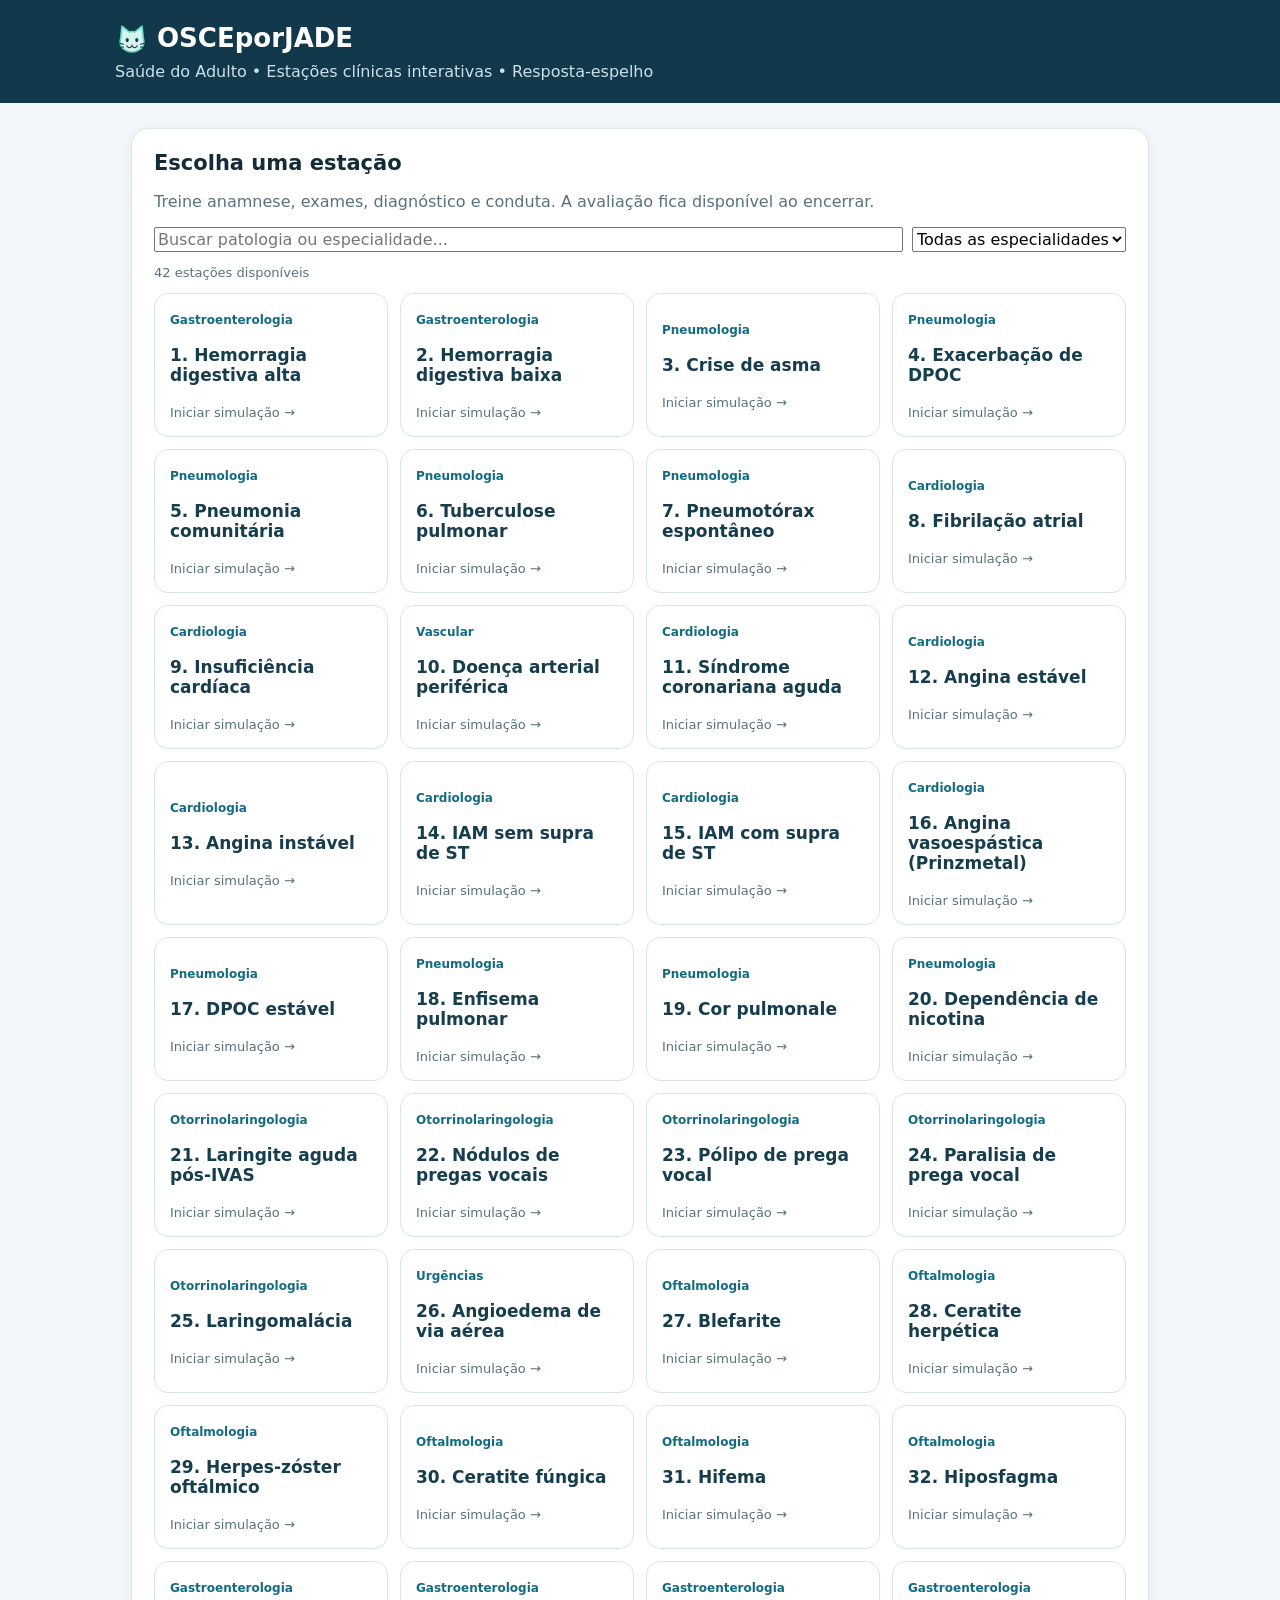
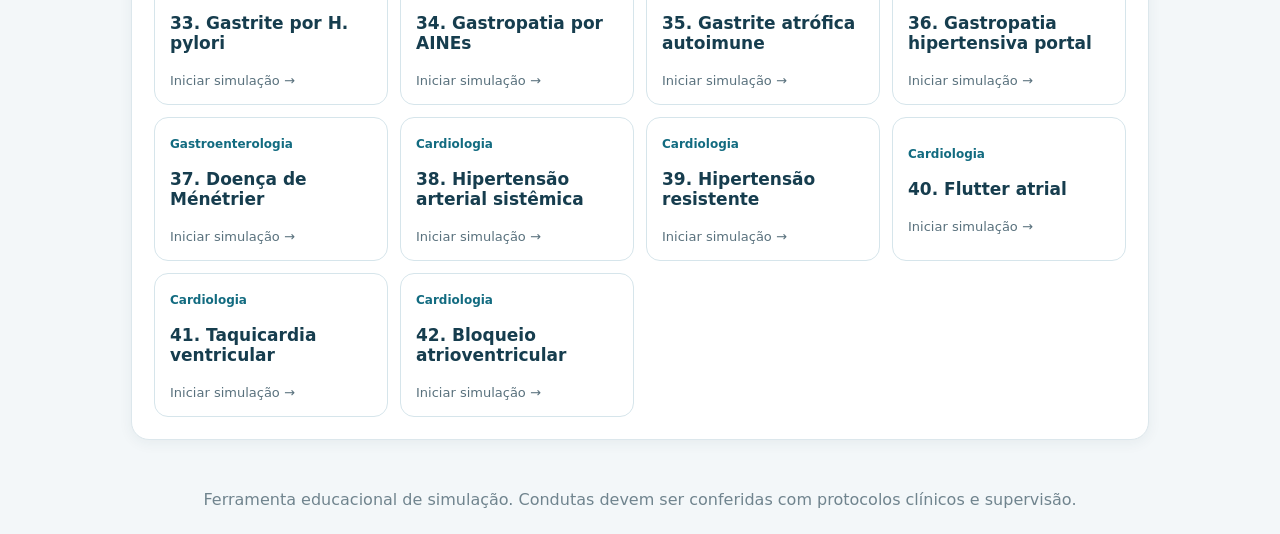
==== commit edb55f0a: "Rename OSCEporJADE_index.html to index.html" ====
--- a/index.html
+++ b/index.html
@@ -1 +1,4 @@
-<!doctype html><html lang="pt-BR"><head><meta charset="utf-8"><meta name="viewport" content="width=device-width, initial-scale=1"><title>OSCEporJADE • Banco de Estações</title><style>:root{color-scheme:dark}*{box-sizing:border-box}body{margin:0;background:#08111e;color:#edf4ff;font:16px system-ui,-apple-system,sans-serif}header{padding:26px 18px;background:linear-gradient(120deg,#113d43,#15253e);border-bottom:1px solid #3b5962}h1{margin:0;font-size:28px}small,.muted{color:#b4c5d6}main{max-width:940px;margin:auto;padding:20px 14px}input,select,button{font:inherit;border-radius:12px;padding:12px;border:1px solid #40536b;background:#12243a;color:white}input{width:100%}.filters{display:grid;grid-template-columns:1fr 220px;gap:10px;margin:18px 0}button{cursor:pointer;background:#186b70;border-color:#28888d;font-weight:700}.grid{display:grid;grid-template-columns:repeat(auto-fill,minmax(250px,1fr));gap:12px}.tile,.panel{background:#111f31;border:1px solid #314359;border-radius:16px;padding:17px}.tile h3{margin:9px 0}.tag{color:#78d9cc;font-size:12px;font-weight:700;text-transform:uppercase}.tile p{font-size:14px;color:#c8d4df;line-height:1.5}.tile button{width:100%}.hidden{display:none}.back{background:#263a51}.panel{margin-top:15px}.panel h2{margin-top:0}.section{padding:13px 0;border-top:1px solid #2a3b50;line-height:1.55}.section strong{display:block;color:#83e2d3;margin-bottom:5px}.section p{margin:0}.check{display:flex;gap:10px;align-items:start;padding:10px;border-bottom:1px solid #27394b}.check input{width:auto;margin-top:5px}.actions{display:flex;gap:9px;flex-wrap:wrap;margin:14px 0}.actions button{flex:1}.warn{background:#3b2b20;padding:12px;border-radius:12px;color:#ffddb6;font-size:13px;margin:14px 0}footer{padding:20px;color:#8ba0b5;text-align:center;font-size:12px}@media(max-width:540px){.filters{grid-template-columns:1fr}.actions{display:block}.actions button{width:100%;margin:5px 0}}</style></head><body><header><h1>🩺 OSCEporJADE</h1><small>Treinamento clínico interativo • estações e checklist</small></header><main><div id="home"><h2>Banco de patologias <span id="count"></span></h2><p class="muted">Escolha uma estação, resolva o caso antes de revelar a resposta e confira seu checklist.</p><div class="filters"><input id="search" placeholder="Buscar patologia ou especialidade..."><select id="area"><option value="">Todas as especialidades</option></select></div><div class="grid" id="cards"></div></div><div id="station" class="hidden"><button class="back" onclick="back()">← Voltar às patologias</button><div class="panel"><span id="category" class="tag"></span><h2 id="title"></h2><div class="section"><strong>📋 Caso clínico</strong><p id="scenario"></p></div><h3>Seu checklist de OSCE</h3><div id="checks"></div><div class="actions"><button onclick="toggleAnswer()" id="reveal">Revelar discussão e gabarito</button><button class="back" onclick="resetChecks()">Reiniciar checklist</button></div><div id="answer" class="hidden"><div class="section"><strong>🗣️ Anamnese dirigida</strong><p id="history"></p></div><div class="section"><strong>🩺 Exame físico</strong><p id="exam"></p></div><div class="section"><strong>🎯 Diagnóstico provável</strong><p id="diagnosis"></p></div><div class="section"><strong>🔬 Exames complementares</strong><p id="tests"></p></div><div class="section"><strong>💊 Conduta</strong><p id="management"></p></div><div class="section"><strong>⭐ Ponto-chave</strong><p id="pearl"></p></div></div><div class="warn">Material de estudo baseado nos temas do PDF Unidade 2, com casos simulados. Condutas clínicas exigem atualização conforme diretrizes e contexto assistencial.</div></div></div></main><footer>OSCEporJADE • Feito para estudar e praticar</footer><script>const data=[{"area": "Cardiologia", "title": "Angina estável", "case": "Homem de 58 anos com dor opressiva retroesternal ao subir escadas, aliviada em repouso.", "history": "Investigar início, duração, irradiação, relação com esforço, fatores de risco e sintomas associados.", "exam": "Sinais vitais, ausculta cardíaca e pulmonar, perfusão e sinais de insuficiência cardíaca.", "diagnosis": "Doença arterial coronariana crônica com angina estável.", "tests": "ECG e avaliação de risco; considerar teste funcional conforme quadro clínico.", "management": "Controle de fatores de risco, estatina e terapia antianginosa conforme avaliação.", "pearl": "Diferenciar dor estável de síndrome coronariana aguda."}, {"area": "Cardiologia", "title": "Angina instável", "case": "Mulher de 64 anos relata dor torácica nova, intensa, inclusive em repouso.", "history": "Caracterizar dor e sinais de instabilidade; avaliar fatores de risco.", "exam": "PA, FC, saturação, perfusão e ausculta.", "diagnosis": "Síndrome coronariana aguda sem supra até investigação.", "tests": "ECG seriado e troponinas seriadas.", "management": "Avaliação emergencial, monitorização e protocolo de SCA.", "pearl": "Angina instável não apresenta necrose miocárdica demonstrável por troponina."}, {"area": "Cardiologia", "title": "IAM sem supra de ST", "case": "Homem de 67 anos com dor torácica persistente, troponina elevada e ECG sem supra.", "history": "Dor, início, dispneia, síncope, sangramento e contraindicações terapêuticas.", "exam": "Estabilidade hemodinâmica e sinais de congestão.", "diagnosis": "IAM sem supradesnivelamento de ST.", "tests": "ECG seriado, troponina e estratificação de risco.", "management": "Antiagregação e anticoagulação conforme protocolo, estatina e avaliação invasiva conforme risco.", "pearl": "Troponina positiva indica lesão miocárdica; interpretar com quadro clínico."}, {"area": "Cardiologia", "title": "IAM com supra de ST", "case": "Paciente de 55 anos com dor torácica há 90 minutos e supra de ST no ECG.", "history": "Hora exata do início e contraindicações à reperfusão.", "exam": "Sinais vitais, choque, congestão, perfusão.", "diagnosis": "IAM com supradesnivelamento de ST.", "tests": "ECG imediato; exames sem atrasar reperfusão.", "management": "Ativar reperfusão urgente, preferencialmente angioplastia primária; considerar fibrinólise quando indicada.", "pearl": "Tempo até reperfusão é crítico."}, {"area": "Cardiologia", "title": "Angina vasoespástica (Prinzmetal)", "case": "Mulher de 43 anos apresenta episódios de dor torácica em repouso, geralmente de madrugada.", "history": "Padrão temporal, tabagismo e uso de vasoconstritores.", "exam": "Avaliar sinais vitais e descartar SCA.", "diagnosis": "Angina vasoespástica.", "tests": "ECG durante a dor e avaliação cardiológica.", "management": "Bloqueadores de canal de cálcio e nitratos conforme avaliação.", "pearl": "Betabloqueadores podem agravar vasoespasmo."}, {"area": "Pneumologia", "title": "DPOC estável", "case": "Homem de 69 anos, tabagista, com tosse produtiva crônica e dispneia progressiva.", "history": "Carga tabágica, dispneia mMRC, CAT e exacerbações no último ano.", "exam": "Tórax hiperinsuflado, ausculta, sinais de cor pulmonale.", "diagnosis": "Doença pulmonar obstrutiva crônica.", "tests": "Espirometria pós-broncodilatador: VEF1/CVF < 0,70.", "management": "Cessar tabagismo, vacinas, broncodilatadores e reabilitação conforme classificação.", "pearl": "Separar gravidade espirométrica de sintomas e exacerbações."}, {"area": "Pneumologia", "title": "Exacerbação de DPOC", "case": "Mulher de 72 anos com DPOC apresenta piora da dispneia e escarro mais abundante e purulento.", "history": "Mudança da dispneia, volume e purulência do escarro; febre e diagnósticos alternativos.", "exam": "FR, saturação, uso de musculatura acessória e consciência.", "diagnosis": "Exacerbação aguda de DPOC.", "tests": "Oximetria, gasometria quando indicada e imagem para excluir pneumonia.", "management": "Broncodilatador de curta ação, corticoide sistêmico e antibiótico se critérios; oxigênio titulado.", "pearl": "Em risco de retenção de CO2, alvo usual de SpO2 88–92%."}, {"area": "Pneumologia", "title": "Enfisema pulmonar", "case": "Paciente de 63 anos, ex-tabagista, com dispneia e TC mostrando áreas de baixa atenuação.", "history": "Tabagismo, evolução e limitações funcionais.", "exam": "Hiperinsuflação e murmúrio vesicular reduzido.", "diagnosis": "Enfisema, possível componente de DPOC.", "tests": "TC caracteriza enfisema; espirometria verifica obstrução.", "management": "Tratamento da doença de base e redução de exposições.", "pearl": "TC alterada isoladamente não equivale a diagnóstico espirométrico de DPOC."}, {"area": "Pneumologia", "title": "Cor pulmonale", "case": "Homem com DPOC avançada apresenta edema de pernas e piora da dispneia.", "history": "Sintomas de insuficiência direita e doença pulmonar prévia.", "exam": "Edema, turgência jugular e sinais de hipertensão pulmonar.", "diagnosis": "Cor pulmonale associado a doença pulmonar.", "tests": "Ecocardiograma e investigação de hipoxemia.", "management": "Tratar causa pulmonar e hipoxemia; avaliação especializada.", "pearl": "Diferenciar de insuficiência cardíaca esquerda."}, {"area": "Pneumologia", "title": "Dependência de nicotina", "case": "Paciente de 46 anos fuma 25 cigarros/dia e quer parar.", "history": "Estágio motivacional, tentativas prévias e teste de Fagerström.", "exam": "Sinais vitais e avaliação de comorbidades.", "diagnosis": "Transtorno por uso de tabaco.", "tests": "Avaliação clínica e dependência, sem exame confirmatório obrigatório.", "management": "Aconselhamento estruturado, terapia comportamental e farmacoterapia individualizada.", "pearl": "Identificar contraindicações antes de prescrever bupropiona ou outras opções."}, {"area": "Otorrinolaringologia", "title": "Laringite aguda pós-IVAS", "case": "Professora de 31 anos com rouquidão após resfriado, sem dispneia ou estridor.", "history": "Tempo de disfonia, febre, uso vocal, refluxo e sinais de alarme.", "exam": "Orofaringe, pescoço, voz e avaliação respiratória.", "diagnosis": "Laringite aguda.", "tests": "Diagnóstico clínico em quadro típico; avaliar laringoscopia se persistente ou alarmes.", "management": "Hidratação, repouso vocal relativo e evitar irritantes.", "pearl": "Estridor ou dificuldade respiratória exigem avaliação urgente."}, {"area": "Otorrinolaringologia", "title": "Nódulos de pregas vocais", "case": "Cantora de 29 anos com disfonia crônica após uso intenso da voz.", "history": "Uso profissional da voz, duração e hábitos vocais.", "exam": "Qualidade vocal e avaliação otorrinolaringológica.", "diagnosis": "Nódulos de pregas vocais.", "tests": "Videolaringoscopia.", "management": "Fonoterapia e higiene vocal; individualizar outras medidas.", "pearl": "Lesões geralmente relacionadas a fonotrauma repetitivo."}, {"area": "Otorrinolaringologia", "title": "Pólipo de prega vocal", "case": "Locutor de 40 anos com rouquidão após episódio de esforço vocal intenso.", "history": "Início súbito, tabagismo e sobrecarga vocal.", "exam": "Avaliar voz e sinais de obstrução.", "diagnosis": "Pólipo de prega vocal.", "tests": "Videolaringoscopia.", "management": "Avaliação com otorrino e fonoterapia; cirurgia em casos selecionados.", "pearl": "Diferenciar pólipo de nódulo e cisto."}, {"area": "Otorrinolaringologia", "title": "Paralisia de prega vocal", "case": "Mulher apresenta voz soprosa após cirurgia cervical.", "history": "Cirurgia recente, disfagia, engasgos e aspiração.", "exam": "Avaliar voz, tosse e proteção de via aérea.", "diagnosis": "Paralisia de prega vocal por possível lesão do nervo laríngeo recorrente.", "tests": "Laringoscopia e investigação etiológica.", "management": "Encaminhar para otorrino; manejo de voz e deglutição.", "pearl": "Pesquisar risco de broncoaspiração."}, {"area": "Otorrinolaringologia", "title": "Laringomalácia", "case": "Lactente com estridor inspiratório desde as primeiras semanas de vida.", "history": "Piora ao alimentar, ganho de peso, cianose e apneia.", "exam": "Esforço respiratório, estridor e crescimento.", "diagnosis": "Laringomalácia.", "tests": "Nasofibrolaringoscopia conforme avaliação especializada.", "management": "Acompanhamento ou intervenção se comprometimento grave.", "pearl": "Sinais de dificuldade respiratória e falha de crescimento são alarmes."}, {"area": "Urgências", "title": "Angioedema de via aérea", "case": "Paciente apresenta edema de língua e rouquidão minutos após exposição a medicamento.", "history": "Início, gatilho, urticária, dispneia e hipotensão.", "exam": "Via aérea, estridor, edema de língua e sinais de choque.", "diagnosis": "Angioedema; considerar anafilaxia.", "tests": "Diagnóstico clínico; não atrasar tratamento por exames.", "management": "Priorizar via aérea; adrenalina IM imediatamente se anafilaxia.", "pearl": "Obstrução de via aérea pode evoluir rapidamente."}, {"area": "Oftalmologia", "title": "Blefarite", "case": "Paciente de 38 anos com ardor, crostas na margem palpebral e irritação recorrente.", "history": "Prurido, secreção, lentes de contato e sintomas visuais.", "exam": "Inspeção da borda palpebral e conjuntiva.", "diagnosis": "Blefarite.", "tests": "Avaliação oftalmológica clínica.", "management": "Higiene palpebral e medidas conforme subtipo.", "pearl": "Dor intensa ou baixa visual exige descartar ceratite."}, {"area": "Oftalmologia", "title": "Ceratite herpética", "case": "Paciente de 34 anos com olho vermelho unilateral, fotofobia e dor.", "history": "Recorrência, uso de corticoides, baixa visual e lentes.", "exam": "Acuidade visual, córnea e sinais inflamatórios.", "diagnosis": "Suspeita de ceratite herpética.", "tests": "Biomicroscopia e fluoresceína; lesão dendrítica pode ser vista.", "management": "Avaliação oftalmológica urgente e antiviral conforme indicação.", "pearl": "Evitar corticoide ocular sem avaliação especializada."}, {"area": "Oftalmologia", "title": "Herpes-zóster oftálmico", "case": "Idoso com vesículas dolorosas na testa e ponta do nariz, olho vermelho.", "history": "Dor, início do rash e sintomas oculares.", "exam": "Distribuição V1, acuidade visual e córnea.", "diagnosis": "Herpes-zóster oftálmico.", "tests": "Avaliação oftalmológica.", "management": "Antiviral sistêmico precoce e seguimento.", "pearl": "Lesão na ponta do nariz aumenta suspeita de acometimento ocular."}, {"area": "Oftalmologia", "title": "Ceratite fúngica", "case": "Trabalhador rural com dor ocular após trauma por galho e opacidade corneana.", "history": "Trauma vegetal, evolução e automedicação.", "exam": "Acuidade visual, infiltrado e sinais de úlcera.", "diagnosis": "Suspeita de ceratite fúngica.", "tests": "Raspado/cultura conforme oftalmologista.", "management": "Encaminhamento urgente para tratamento antifúngico específico.", "pearl": "Pode ameaçar a visão."}, {"area": "Oftalmologia", "title": "Hifema", "case": "Adolescente após bolada no olho apresenta sangue na câmara anterior.", "history": "Mecanismo do trauma, dor e alteração visual.", "exam": "Acuidade visual e inspeção sem pressionar globo.", "diagnosis": "Hifema traumático.", "tests": "Avaliação oftalmológica urgente e pressão intraocular quando seguro.", "management": "Proteção ocular, repouso relativo e conduta especializada.", "pearl": "Risco de ressangramento e glaucoma."}, {"area": "Oftalmologia", "title": "Hiposfagma", "case": "Mulher percebe mancha vermelha bem delimitada no branco do olho, sem dor.", "history": "Trauma, anticoagulantes, tosse e sintomas visuais.", "exam": "Acuidade visual e inspeção ocular.", "diagnosis": "Hemorragia subconjuntival (hiposfagma).", "tests": "Diagnóstico clínico em caso típico.", "management": "Orientação e investigar causas quando recorrente ou associado a trauma.", "pearl": "Baixa visual e dor importante não são típicas."}, {"area": "Gastroenterologia", "title": "Gastrite por H. pylori", "case": "Homem de 42 anos com dispepsia recorrente e teste positivo para H. pylori.", "history": "Dor, sangramento, perda ponderal, AINEs e história familiar.", "exam": "Exame abdominal e sinais de anemia.", "diagnosis": "Gastrite associada a Helicobacter pylori.", "tests": "Teste de antígeno fecal ou respiratório; endoscopia conforme indicação.", "management": "Esquema de erradicação conforme resistência e protocolos locais; confirmar cura.", "pearl": "Confirmar erradicação após tratamento."}, {"area": "Gastroenterologia", "title": "Gastropatia por AINEs", "case": "Mulher de 61 anos com epigastralgia após uso frequente de anti-inflamatórios.", "history": "AINEs, dose, duração, melena e hematêmese.", "exam": "Sinais vitais, dor abdominal e sinais de sangramento.", "diagnosis": "Gastropatia induzida por AINEs.", "tests": "Hemograma e endoscopia quando indicada.", "management": "Suspender ou reduzir AINE quando possível, gastroproteção conforme risco.", "pearl": "Sangramento digestivo requer abordagem urgente."}, {"area": "Gastroenterologia", "title": "Gastrite atrófica autoimune", "case": "Paciente com anemia e sintomas dispépticos persistentes.", "history": "Fadiga, parestesias, doenças autoimunes e história familiar.", "exam": "Palidez e sinais neurológicos de deficiência de B12.", "diagnosis": "Gastrite atrófica autoimune.", "tests": "Hemograma, B12, anticorpos e endoscopia com biópsias conforme avaliação.", "management": "Reposição de deficiências e seguimento especializado.", "pearl": "Pode cursar com deficiência de vitamina B12."}, {"area": "Gastroenterologia", "title": "Gastropatia hipertensiva portal", "case": "Paciente com cirrose apresenta anemia e melena intermitente.", "history": "História de cirrose, sangramentos e medicamentos.", "exam": "Estabilidade hemodinâmica e sinais de hepatopatia crônica.", "diagnosis": "Gastropatia hipertensiva portal.", "tests": "Endoscopia digestiva alta.", "management": "Tratar sangramento e hipertensão portal conforme gravidade.", "pearl": "Diferenciar de varizes esofágicas."}, {"area": "Gastroenterologia", "title": "Doença de Ménétrier", "case": "Paciente com edema, hipoalbuminemia e sintomas gástricos.", "history": "Perda de peso, edema e sintomas digestivos.", "exam": "Edema e avaliação nutricional.", "diagnosis": "Gastropatia hipertrófica (doença de Ménétrier).", "tests": "Endoscopia com biópsias e albumina sérica.", "management": "Investigação e manejo especializado.", "pearl": "Pregas gástricas aumentadas e perda proteica."}, {"area": "Cardiologia", "title": "Hipertensão arterial sistêmica", "case": "Paciente de 52 anos com medidas repetidas de PA elevadas em consulta.", "history": "Antecedentes, medicamentos, dieta, sono e lesão de órgão-alvo.", "exam": "Técnica correta de PA, pulsos, coração e fundo de olho quando indicado.", "diagnosis": "Hipertensão arterial sistêmica.", "tests": "MRPA/MAPA quando apropriado; função renal, eletrólitos e avaliação cardiovascular.", "management": "Mudanças de estilo de vida e anti-hipertensivos conforme risco.", "pearl": "Confirmar diagnóstico com medidas adequadas."}, {"area": "Cardiologia", "title": "Hipertensão resistente", "case": "Paciente segue com PA alta usando três classes anti-hipertensivas.", "history": "Adesão, doses, uso de AINEs, apneia e causas secundárias.", "exam": "PA correta, ortostatismo e sinais de doença renal.", "diagnosis": "Suspeita de hipertensão resistente.", "tests": "MAPA/MRPA, eletrólitos, creatinina e investigação dirigida.", "management": "Verificar pseudorresistência e otimizar esquema.", "pearl": "Confirmar adesão antes de rotular resistência."}, {"area": "Cardiologia", "title": "Fibrilação atrial", "case": "Paciente de 74 anos com palpitações e pulso irregular.", "history": "Início, dispneia, síncope e risco tromboembólico.", "exam": "Estabilidade hemodinâmica e pulso irregular.", "diagnosis": "Fibrilação atrial.", "tests": "ECG de 12 derivações e avaliação de causas.", "management": "Se instável, cardioversão sincronizada; se estável, controle e anticoagulação conforme risco.", "pearl": "Avaliar risco de AVC e sangramento."}, {"area": "Cardiologia", "title": "Flutter atrial", "case": "Paciente com palpitações e taquicardia regular de 150 bpm.", "history": "Duração, sintomas e cardiopatia prévia.", "exam": "Sinais de instabilidade.", "diagnosis": "Flutter atrial.", "tests": "ECG com ondas de flutter.", "management": "Manejo conforme estabilidade e avaliação de anticoagulação.", "pearl": "Pode ter condução atrioventricular 2:1."}, {"area": "Cardiologia", "title": "Taquicardia ventricular", "case": "Paciente com cardiopatia apresenta taquicardia de QRS largo e tontura.", "history": "Início, síncope, dor e antecedentes cardíacos.", "exam": "PA, consciência, perfusão e pulso.", "diagnosis": "Taquicardia ventricular até prova em contrário.", "tests": "ECG e monitorização sem atrasar tratamento.", "management": "Seguir protocolo de taquicardia conforme pulso e estabilidade.", "pearl": "QRS largo em cardiopata exige alta suspeita."}, {"area": "Cardiologia", "title": "Bloqueio atrioventricular", "case": "Idoso com tontura, bradicardia e alterações de condução no ECG.", "history": "Síncope, medicamentos e doença cardíaca.", "exam": "FC, PA, perfusão e consciência.", "diagnosis": "Bloqueio atrioventricular; classificar grau.", "tests": "ECG, eletrólitos e revisão de fármacos.", "management": "Manejo conforme sintomas, tipo de bloqueio e estabilidade.", "pearl": "Distinguir Mobitz I, Mobitz II e bloqueio total."}];const $=id=>document.getElementById(id);const areas=[...new Set(data.map(x=>x.area))].sort();areas.forEach(a=>{const o=document.createElement('option');o.value=a;o.textContent=a;$('area').appendChild(o)});function render(){const q=$('search').value.toLowerCase(),a=$('area').value;const found=data.filter(x=>(!a||x.area===a)&&(`${x.title} ${x.area} ${x.case}`).toLowerCase().includes(q));$('count').textContent=`(${found.length})`;$('cards').innerHTML='';found.forEach(x=>{let i=data.indexOf(x),c=document.createElement('article');c.className='tile';let t=document.createElement('span');t.className='tag';t.textContent=x.area;let h=document.createElement('h3');h.textContent=x.title;let p=document.createElement('p');p.textContent=x.case;let b=document.createElement('button');b.textContent='Iniciar estação →';b.onclick=()=>openCase(i);c.append(t,h,p,b);$('cards').appendChild(c)})}let active=0;function openCase(i){active=i;let x=data[i];$('home').classList.add('hidden');$('station').classList.remove('hidden');$('category').textContent=x.area;$('title').textContent=x.title;$('scenario').textContent=x.case;['history','exam','diagnosis','tests','management','pearl'].forEach(k=>$(k).textContent=x[k]);$('answer').classList.add('hidden');$('reveal').textContent='Revelar discussão e gabarito';resetChecks();scrollTo(0,0)}const tasks=['Apresentação, identificação e consentimento','Anamnese dirigida e sinais de alarme','Exame físico orientado','Hipótese diagnóstica e diferenciais','Solicitação e interpretação de exames','Conduta inicial e segurança do paciente','Orientações e comunicação clara'];function resetChecks(){$('checks').innerHTML='';tasks.forEach(t=>{let l=document.createElement('label');l.className='check';let i=document.createElement('input');i.type='checkbox';let s=document.createElement('span');s.textContent=t;l.append(i,s);$('checks').appendChild(l)})}function toggleAnswer(){let e=$('answer');e.classList.toggle('hidden');$('reveal').textContent=e.classList.contains('hidden')?'Revelar discussão e gabarito':'Ocultar discussão'}function back(){$('station').classList.add('hidden');$('home').classList.remove('hidden');scrollTo(0,0)}$('search').addEventListener('input',render);$('area').addEventListener('change',render);render();</script></body></html>+<!doctype html><html lang="pt-BR"><head><meta charset="utf-8"><meta name="viewport" content="width=device-width,initial-scale=1"><title>OSCEporJADE | Saúde do Adulto</title><link rel="icon" href="data:image/svg+xml,%3Csvg%20xmlns%3D%22http%3A//www.w3.org/2000/svg%22%20viewBox%3D%220%200%2064%2064%22%3E%3Cpath%20d%3D%22M11%2029%2013%208%2027%2019%2037%2019%2051%208%2053%2029Q58%2045%2046%2052Q32%2061%2018%2052Q6%2045%2011%2029%22%20fill%3D%22%23d7f3ee%22%20stroke%3D%22%2312394b%22%20stroke-width%3D%223%22/%3E%3Ccircle%20cx%3D%2223%22%20cy%3D%2234%22%20r%3D%223%22/%3E%3Ccircle%20cx%3D%2241%22%20cy%3D%2234%22%20r%3D%223%22/%3E%3Cpath%20d%3D%22m29%2042%203%203%203-3%22%20fill%3D%22%23e88ca4%22/%3E%3C/svg%3E"><style>:root{font-family:system-ui,-apple-system,sans-serif;color:#142c39;background:#f3f7f9}*{box-sizing:border-box}body{margin:0}header{background:#12394b;color:white;padding:22px max(18px,calc((100vw - 1050px)/2))}header h1{margin:0;font-size:26px}header p{margin:6px 0 0;color:#cde0e7}main{max-width:1050px;margin:25px auto;padding:0 16px}.panel{background:white;border:1px solid #dce7ec;border-radius:18px;padding:22px;margin:16px 0;box-shadow:0 3px 14px #193f5110}.toolbar{display:flex;gap:9px;flex-wrap:wrap}button,select,input,textarea{font:inherit}button{cursor:pointer;border:1px solid #c5d6de;border-radius:10px;background:white;color:#163d4e;padding:10px 14px}button.primary{background:#126b80;color:white;border-color:#126b80}button:disabled{opacity:.5;cursor:not-allowed}.grid{display:grid;grid-template-columns:repeat(auto-fit,minmax(230px,1fr));gap:12px}.case{border:1px solid #d6e5eb;border-radius:14px;padding:15px;text-align:left;min-height:120px}.case:hover{border-color:#16839a;background:#f2fbfd}.tag{font-size:12px;color:#126b80;font-weight:700}.muted{color:#59717d}.hidden{display:none}.chat{max-height:360px;overflow:auto;background:#f5f9fb;border-radius:12px;padding:12px;min-height:90px}.bubble{padding:10px 12px;margin:8px 0;border-radius:12px;max-width:90%;white-space:pre-wrap}.patient{background:#e2eef2}.student{background:#d6f3eb;margin-left:auto}.questions{display:flex;flex-wrap:wrap;gap:8px;margin-top:12px}.questions button{font-size:13px}.check{display:flex;align-items:flex-start;gap:10px;padding:9px 0;border-bottom:1px solid #edf2f4}.check input{margin-top:4px;transform:scale(1.2)}.cols{display:grid;grid-template-columns:1.15fr .85fr;gap:16px}@media(max-width:740px){.cols{grid-template-columns:1fr}}.result{white-space:pre-wrap;background:#eaf7f2;padding:15px;border-radius:12px}.warn{background:#fff4e8;padding:12px;border-radius:10px}.small{font-size:13px}textarea{width:100%;min-height:90px;border:1px solid #c8d8e0;border-radius:10px;padding:10px}h2{margin-top:0;font-size:21px}h3{font-size:17px}footer{text-align:center;color:#70848e;padding:25px}</style></head><body><header><h1><svg xmlns="http://www.w3.org/2000/svg" width="34" height="34" viewBox="0 0 64 64" style="vertical-align:middle;margin-right:8px" aria-label="Ícone de gatinho" role="img"><path d="M11 29 13 8 27 19 Q32 17 37 19 L51 8 53 29 Q58 45 46 52 Q32 61 18 52 Q6 45 11 29Z" fill="#d7f3ee" stroke="#65d8c4" stroke-width="3" stroke-linejoin="round"/><ellipse cx="23" cy="34" rx="3" ry="4" fill="#12394b"/><ellipse cx="41" cy="34" rx="3" ry="4" fill="#12394b"/><path d="m29 42 3 3 3-3Z" fill="#e88ca4"/><path d="M32 45q-5 7-10 0m10 0q5 7 10 0M16 42 4 39m12 8L4 48m44-6 12-3m-12 8 12 1" fill="none" stroke="#12394b" stroke-width="2" stroke-linecap="round"/></svg>OSCEporJADE</h1><p>Saúde do Adulto • Estações clínicas interativas • Resposta-espelho</p></header><main><section id="home" class="panel"><h2>Escolha uma estação</h2><p class="muted">Treine anamnese, exames, diagnóstico e conduta. A avaliação fica disponível ao encerrar.</p><div class="toolbar" style="margin:12px 0"><input id="searchCases" type="search" placeholder="Buscar patologia ou especialidade..." oninput="renderHome()" style="flex:1;min-width:200px"><select id="filterArea" onchange="renderHome()"><option value="">Todas as especialidades</option></select></div><p id="totalCases" class="muted small"></p><div class="grid" id="caseGrid"></div></section><section id="station" class="hidden"><div class="toolbar"><button onclick="goHome()">← Estações</button><button onclick="restart()">↻ Reiniciar</button><span id="stationName" style="align-self:center;font-weight:700"></span></div><div class="panel"><div class="tag" id="area"></div><h2 id="chief"></h2><p class="muted">Você é o(a) estudante responsável pelo atendimento. O paciente aguarda suas perguntas.</p><div class="warn small">Primeiro passo: higienizar as mãos, apresentar-se, perguntar e confirmar o nome do paciente. Em emergências, avalie ABCDE e acione ajuda imediatamente.</div></div><div class="cols"><div><div class="panel"><h3>Paciente simulado</h3><div id="chat" class="chat" aria-live="polite"></div><div id="questions" class="questions"></div></div><div class="panel"><h3>Solicitar exames</h3><div id="exams" class="questions"></div><div id="examResults"></div></div><div class="panel"><h3>Seu raciocínio clínico</h3><label>Hipótese diagnóstica<textarea id="diagnosis" placeholder="Qual é a principal hipótese?"></textarea></label><label>Conduta e tratamento<textarea id="management" placeholder="Descreva a conduta inicial e o tratamento."></textarea></label></div></div><div><div class="panel"><h3>Checklist da estação</h3><p class="muted small">Marque apenas o que você realmente realizou ou verbalizou.</p><div id="checklist"></div><p id="progress"></p><button class="primary" onclick="finish()">Encerrar e ver avaliação</button></div><div id="feedback" class="panel hidden"></div></div></div></section></main><footer>Ferramenta educacional de simulação. Condutas devem ser conferidas com protocolos clínicos e supervisão.</footer><script>
+const common=['Higienizou as mãos','Apresentou-se ao paciente','Perguntou e confirmou o nome','Explicou o atendimento e pediu consentimento'];
+const cases=[{"id":"hda","area":"Gastroenterologia","name":"Hemorragia digestiva alta","chief":"“Vomitei sangue e fiquei tonto.”","patient":"Carlos, 57 anos","answers":[["Quando começou?","Hoje cedo. Primeiro tive um vômito escuro, depois saiu sangue vermelho."],["Como estão as fezes?","Desde ontem estão pretas e com cheiro muito forte."],["Usa medicamentos?","Tomo anti-inflamatório quase todo dia por dor nas costas."],["Sente tontura ou desmaiou?","Estou tonto quando me levanto."],["Tem doença no fígado ou bebe álcool?","Não sei de doença no fígado. Bebo socialmente."]],"exams":[["Sinais vitais","PA 90/60 mmHg; FC 118 bpm; FR 22 irpm; SpO₂ 96%."],["Hemograma","Hemoglobina 8,2 g/dL; plaquetas 230.000/mm³."],["Ureia, creatinina e coagulação","Ureia 68 mg/dL; creatinina 1,0 mg/dL; INR 1,1."],["EDA após estabilização","Úlcera duodenal com sangramento ativo (Forrest Ib)."]],"points":["Investigou hematêmese, melena e medicamentos","Avaliou instabilidade hemodinâmica","Solicitou hemograma, coagulação e tipagem sanguínea","Indicou dois acessos venosos calibrosos e ressuscitação guiada","Solicitou EDA após estabilização","Indicou IBP e hemostasia endoscópica"],"answer":"HDA não varicosa por úlcera duodenal sangrante. ABCDE, monitorização, 2 acessos calibrosos, coleta laboratorial e tipagem/prova cruzada, reposição guiada e avaliação transfusional; EDA após estabilização, hemostasia endoscópica e IBP. Pesquisar H. pylori e suspender AINE."},{"id":"hdb","area":"Gastroenterologia","name":"Hemorragia digestiva baixa","chief":"“Saiu muito sangue vermelho nas fezes.”","patient":"Helena, 68 anos","answers":[["Como é o sangramento?","Sangue vermelho vivo, quase sem dor."],["Tem dor abdominal?","Não, apenas um desconforto leve."],["Mudou o hábito intestinal?","Não."],["Usa medicamentos?","Tomo AAS diariamente."],["Teve tontura?","Um pouco quando levantei."]],"exams":[["Sinais vitais","PA 110/70 mmHg, FC 98 bpm."],["Hemograma","Hb 10,4 g/dL."],["Colonoscopia após preparo","Divertículos colônicos e estigma de sangramento recente."]],"points":["Caracterizou hematoquezia/enterorragia","Pesquisou AAS, anticoagulantes e alterações intestinais","Avaliou sinais vitais e perfusão","Solicitou hemograma e exames de coagulação","Indicou colonoscopia após estabilização","Planejou suporte e hemostasia conforme achado"],"answer":"HDB provavelmente diverticular. Avaliar estabilidade, acesso venoso e exames; colonoscopia após preparo em paciente estável. Se sangramento volumoso persistente, considerar angiotomografia e intervenção."},{"id":"asma","area":"Pneumologia","name":"Crise de asma","chief":"“Estou chiando e com falta de ar.”","patient":"Luísa, 24 anos","answers":[["Quando começou?","Depois de limpar um quarto empoeirado."],["Tem sintomas à noite?","Às vezes acordo tossindo."],["Já teve crises?","Sim, tenho asma desde criança."],["Usa bombinha?","Só salbutamol quando fico ruim."],["Consegue falar frases completas?","Sim, mas preciso parar um pouco para respirar."]],"exams":[["Sinais vitais","FC 108 bpm, FR 26 irpm, SpO₂ 94%."],["Ausculta","Sibilos expiratórios difusos."],["Pico de fluxo","65% do melhor valor pessoal."]],"points":["Pesquisou gatilhos e sintomas noturnos","Investigou medicações e crises anteriores","Avaliou fala, esforço respiratório e SpO₂","Classificou a gravidade da exacerbação","Indicou broncodilatador de alívio e corticoide conforme gravidade","Orientou tratamento controlador com corticoide inalatório"],"answer":"Exacerbação asmática. Avaliar gravidade, oxigênio se necessário, SABA repetido com espaçador/nebulização, corticoide sistêmico conforme gravidade, reavaliar resposta; revisar tratamento com corticoide inalatório e plano de ação."},{"id":"dpoc","area":"Pneumologia","name":"Exacerbação de DPOC","chief":"“Minha falta de ar piorou e o catarro mudou.”","patient":"José, 69 anos","answers":[["Há quanto tempo piorou?","Há três dias."],["O catarro mudou?","Aumentou e ficou amarelado."],["É fumante?","Fumei por 40 anos."],["Tem diagnóstico pulmonar?","Tenho DPOC e uso duas bombinhas."],["Tem febre?","Não medi, mas tive calafrios."]],"exams":[["Sinais vitais","FR 28, FC 106, SpO₂ 87% em ar ambiente."],["Gasometria","pH 7,32; PaCO₂ 56 mmHg; PaO₂ 55 mmHg."],["RX tórax","Hiperinsuflação, sem consolidação focal."]],"points":["Investigou dispneia, volume e purulência do escarro","Investigou tabagismo e tratamento habitual","Avaliou saturação e sinais de insuficiência respiratória","Solicitou gasometria e RX conforme gravidade","Indicou O₂ alvo 88–92% e broncodilatadores","Considerou corticoide, antibiótico e VNI conforme critérios"],"answer":"Exacerbação de DPOC com acidose respiratória hipercápnica. Oxigênio controlado (SpO₂ 88–92%), SABA/SAMA, corticoide sistêmico, antibiótico pela purulência e sintomas, considerar VNI e internação."},{"id":"pneumonia","area":"Pneumologia","name":"Pneumonia comunitária","chief":"“Estou com febre, tosse e dor ao respirar.”","patient":"Marta, 52 anos","answers":[["Há quantos dias?","Quatro dias."],["Tem catarro?","Sim, amarelado."],["Sente dor no peito?","Dói do lado direito ao respirar fundo."],["Tem doenças prévias?","Tenho hipertensão controlada."],["Tem falta de ar?","Um pouco ao caminhar."]],"exams":[["Sinais vitais","Temperatura 38,5 °C, FR 24, PA 125/80, SpO₂ 95%."],["Ausculta","Crepitações na base direita."],["RX tórax","Consolidação em lobo inferior direito."]],"points":["Investigou febre, tosse, escarro e dispneia","Avaliou comorbidades e gravidade","Realizou ausculta pulmonar","Solicitou RX de tórax","Estratificou necessidade de internação","Indicou antibiótico empírico adequado ao contexto"],"answer":"Pneumonia adquirida na comunidade, aparentemente sem critérios de gravidade maior. Estratificar CURB-65 e contexto clínico, antibiótico empírico conforme protocolo local, hidratação, analgesia e reavaliação."},{"id":"tb","area":"Pneumologia","name":"Tuberculose pulmonar","chief":"“Tosso há semanas e estou emagrecendo.”","patient":"Raimundo, 46 anos","answers":[["Há quanto tempo tosse?","Mais de um mês."],["Tem febre?","No fim da tarde."],["Sua à noite?","Acordo com a roupa molhada."],["Perdeu peso?","Uns seis quilos sem querer."],["Alguém próximo teve tuberculose?","Meu colega de casa tratou há um ano."]],"exams":[["RX tórax","Opacidade e cavitação em ápice direito."],["TRM-TB","Mycobacterium tuberculosis detectado; resistência à rifampicina não detectada."],["Teste de HIV","Teste ofertado, resultado pendente."]],"points":["Investigou duração da tosse e sintomas constitucionais","Pesquisou contato e fatores de risco","Orientou precauções respiratórias","Solicitou TRM-TB e RX","Ofertou teste HIV e investigação de contatos","Indicou esquema para TB sensível e acompanhamento"],"answer":"Tuberculose pulmonar bacteriologicamente confirmada. Precauções respiratórias, notificação, investigação de contatos, avaliar HIV; esquema básico 2RHZE/4RH para TB sensível, conforme protocolo."},{"id":"pneumotorax","area":"Pneumologia","name":"Pneumotórax espontâneo","chief":"“Senti uma dor súbita no peito e falta de ar.”","patient":"Pedro, 22 anos","answers":[["Como começou?","De repente, enquanto estava sentado."],["Teve trauma?","Não."],["Fuma?","Não."],["Já teve isso?","Nunca."],["A dor piora ao respirar?","Sim, do lado esquerdo."]],"exams":[["Sinais vitais","PA 120/75, FC 100, SpO₂ 96%, sem instabilidade."],["Exame pulmonar","Murmúrio vesicular reduzido à esquerda."],["RX tórax","Pneumotórax esquerdo sem desvio mediastinal."]],"points":["Investigou início súbito, trauma e tabagismo","Avaliou estabilidade e sinais de tensão","Examinou os dois hemitórax","Solicitou imagem em paciente estável","Definiu observação/aspiração/dreno conforme tamanho e sintomas","Orientou seguimento e sinais de retorno"],"answer":"Pneumotórax espontâneo primário estável. Avaliar tamanho, sintomas e protocolo para observação, aspiração ou drenagem. Se sinais de tensão: descompressão imediata, sem esperar RX."},{"id":"fa","area":"Cardiologia","name":"Fibrilação atrial","chief":"“Meu coração está disparado e irregular.”","patient":"Antônio, 73 anos","answers":[["Quando começou?","Hoje pela manhã."],["Tem dor no peito ou desmaio?","Não."],["Sente falta de ar?","Leve."],["Tem hipertensão ou diabetes?","Tenho hipertensão."],["Usa anticoagulante?","Não."]],"exams":[["Sinais vitais","PA 130/80, FC 138 irregular, SpO₂ 97%."],["ECG","Ritmo irregularmente irregular, sem ondas P organizadas."],["Eletrólitos e TSH","Sem alterações relevantes."]],"points":["Investigou início, síncope e dor torácica","Avaliou estabilidade hemodinâmica","Solicitou ECG de 12 derivações","Reconheceu FA com resposta ventricular rápida","Indicou controle de frequência em paciente estável","Avaliou risco tromboembólico e anticoagulação"],"answer":"FA com resposta ventricular rápida, hemodinamicamente estável. Controlar frequência conforme função ventricular e contraindicações, investigar gatilhos e avaliar anticoagulação. Instabilidade atribuível à FA exige cardioversão sincronizada."},{"id":"ic","area":"Cardiologia","name":"Insuficiência cardíaca","chief":"“Fico sem ar deitado e minhas pernas incham.”","patient":"Francisca, 66 anos","answers":[["Quantos travesseiros usa?","Três, senão fico sufocada."],["Acorda à noite com falta de ar?","Sim."],["As pernas incham?","No fim do dia."],["Tem doenças prévias?","Hipertensão e infarto antigo."],["Usa diurético?","Às vezes esqueço."]],"exams":[["Exame físico","Edema bilateral, estertores bibasais, turgência jugular."],["BNP","Elevado."],["Ecocardiograma","Fração de ejeção de 32%."]],"points":["Investigou ortopneia, DPN e edema","Pesquisou infarto, HAS e adesão","Avaliou sinais de congestão e perfusão","Solicitou ECG, BNP e ecocardiograma","Indicou diurético para congestão","Citou tratamento modificador de prognóstico na ICFEr"],"answer":"Insuficiência cardíaca com fração de ejeção reduzida (32%) e congestão. Avaliar necessidade de internação, diurético para congestão e otimizar ARNI/IECA/BRA, betabloqueador, antagonista mineralocorticoide e iSGLT2 conforme tolerância."},{"id":"dap","area":"Vascular","name":"Doença arterial periférica","chief":"“Minha panturrilha dói quando caminho.”","patient":"Sebastião, 64 anos","answers":[["Quando dói?","Depois de caminhar uns 200 metros."],["Melhora quando para?","Em poucos minutos."],["Tem dor em repouso?","Não."],["Fuma ou tem diabetes?","Fumo e tenho diabetes."],["Tem feridas nos pés?","Não."]],"exams":[["Exame vascular","Pulsos pediosos diminuídos; pele fria, sem úlcera."],["Índice tornozelo-braquial","ITB direito 0,65."],["Doppler arterial","Doença aterosclerótica femoropoplítea."]],"points":["Caracterizou claudicação e distância de marcha","Investigou tabagismo e diabetes","Palpou pulsos e inspecionou membros","Solicitou ITB","Indicou exercício supervisionado e cessar tabagismo","Indicou estatina e terapia antitrombótica apropriada"],"answer":"DAP sintomática com claudicação intermitente. Cessar tabagismo, exercício estruturado, estatina de alta intensidade, antiagregante conforme indicação e controle de fatores de risco; avaliar revascularização se limitação persistente."},{"id":"iam","area":"Cardiologia","name":"Síndrome coronariana aguda","chief":"“Estou com uma pressão forte no peito.”","patient":"Roberto, 59 anos","answers":[["Quando começou?","Há 40 minutos, mesmo em repouso."],["Irradia para algum lugar?","Braço esquerdo e mandíbula."],["Tem suor frio ou náusea?","Sim, os dois."],["Tem fatores de risco?","Sou diabético e hipertenso."],["Tomou alguma medicação?","Ainda não."]],"exams":[["Sinais vitais","PA 145/90, FC 104, SpO₂ 96%."],["ECG imediato","Supradesnivelamento de ST em DII, DIII e aVF."],["Troponina","Elevada na coleta inicial."]],"points":["Reconheceu dor típica e sintomas associados","Avaliou ABC e sinais vitais","Solicitou ECG em até 10 minutos","Reconheceu IAM com supra inferior","Indicou antiagregação/anticoagulação conforme protocolo","Acionou reperfusão imediata e equipe especializada"],"answer":"IAM com supra de ST inferior. Monitorização, ECG, AAS e demais antitrombóticos conforme protocolo e contraindicações; reperfusão imediata por angioplastia primária ou fibrinólise quando indicada. Não atrasar reperfusão aguardando troponina."},{"id":"extra0","area":"Cardiologia","name":"Angina estável","chief":"“Homem de 58 anos com dor opressiva retroesternal ao subir escadas, aliviada em repouso.”","patient":"Paciente simulado","answers":[["O que trouxe você à consulta?","Homem de 58 anos com dor opressiva retroesternal ao subir escadas, aliviada em repouso."],["Quando começaram os sintomas e como evoluíram?","Os sintomas motivaram esta consulta. Gostaria que você investigasse o início, a evolução e os sinais de gravidade."],["Quais antecedentes, medicamentos e fatores de risco devo investigar?","Investigar início, duração, irradiação, relação com esforço, fatores de risco e sintomas associados."],["Há algum sinal de alerta ou sintoma associado?","Investigue: Investigar início, duração, irradiação, relação com esforço, fatores de risco e sintomas associados."],["O que mais é importante perguntar?","Diferenciar dor estável de síndrome coronariana aguda."]],"exams":[["Sinais vitais e avaliação inicial","Avaliar pressão arterial, frequência cardíaca, frequência respiratória, saturação e estabilidade clínica conforme contexto."],["Exame físico direcionado","Sinais vitais, ausculta cardíaca e pulmonar, perfusão e sinais de insuficiência cardíaca."],["Exames complementares indicados","ECG e avaliação de risco; considerar teste funcional conforme quadro clínico."]],"points":["Investigou a queixa principal e a cronologia dos sintomas","Pesquisou fatores de risco, antecedentes e medicamentos","Pesquisou sinais de alarme e avaliou estabilidade","Realizou exame físico dirigido: Sinais vitais, ausculta cardíaca e pulmonar, perfusão e sinais de insuficiência cardíaca.","Indicou exames: ECG e avaliação de risco; considerar teste funcional conforme quadro clínico.","Formulou hipótese diagnóstica e diferenciais","Definiu conduta inicial: Controle de fatores de risco, estatina e terapia antianginosa conforme avaliação."],"answer":"RESPOSTA-ESPELHO DO AVALIADOR\n\nDiagnóstico principal: Doença arterial coronariana crônica com angina estável.\n\nAnamnese esperada: Investigar início, duração, irradiação, relação com esforço, fatores de risco e sintomas associados.\n\nExame físico: Sinais vitais, ausculta cardíaca e pulmonar, perfusão e sinais de insuficiência cardíaca.\n\nExames e interpretação: ECG e avaliação de risco; considerar teste funcional conforme quadro clínico.\n\nConduta e tratamento: Controle de fatores de risco, estatina e terapia antianginosa conforme avaliação.\n\nPonto-chave: Diferenciar dor estável de síndrome coronariana aguda."},{"id":"extra1","area":"Cardiologia","name":"Angina instável","chief":"“Mulher de 64 anos relata dor torácica nova, intensa, inclusive em repouso.”","patient":"Paciente simulado","answers":[["O que trouxe você à consulta?","Mulher de 64 anos relata dor torácica nova, intensa, inclusive em repouso."],["Quando começaram os sintomas e como evoluíram?","Os sintomas motivaram esta consulta. Gostaria que você investigasse o início, a evolução e os sinais de gravidade."],["Quais antecedentes, medicamentos e fatores de risco devo investigar?","Caracterizar dor e sinais de instabilidade; avaliar fatores de risco."],["Há algum sinal de alerta ou sintoma associado?","Investigue: Caracterizar dor e sinais de instabilidade; avaliar fatores de risco."],["O que mais é importante perguntar?","Angina instável não apresenta necrose miocárdica demonstrável por troponina."]],"exams":[["Sinais vitais e avaliação inicial","Avaliar pressão arterial, frequência cardíaca, frequência respiratória, saturação e estabilidade clínica conforme contexto."],["Exame físico direcionado","PA, FC, saturação, perfusão e ausculta."],["Exames complementares indicados","ECG seriado e troponinas seriadas."]],"points":["Investigou a queixa principal e a cronologia dos sintomas","Pesquisou fatores de risco, antecedentes e medicamentos","Pesquisou sinais de alarme e avaliou estabilidade","Realizou exame físico dirigido: PA, FC, saturação, perfusão e ausculta.","Indicou exames: ECG seriado e troponinas seriadas.","Formulou hipótese diagnóstica e diferenciais","Definiu conduta inicial: Avaliação emergencial, monitorização e protocolo de SCA."],"answer":"RESPOSTA-ESPELHO DO AVALIADOR\n\nDiagnóstico principal: Síndrome coronariana aguda sem supra até investigação.\n\nAnamnese esperada: Caracterizar dor e sinais de instabilidade; avaliar fatores de risco.\n\nExame físico: PA, FC, saturação, perfusão e ausculta.\n\nExames e interpretação: ECG seriado e troponinas seriadas.\n\nConduta e tratamento: Avaliação emergencial, monitorização e protocolo de SCA.\n\nPonto-chave: Angina instável não apresenta necrose miocárdica demonstrável por troponina."},{"id":"extra2","area":"Cardiologia","name":"IAM sem supra de ST","chief":"“Homem de 67 anos com dor torácica persistente, troponina elevada e ECG sem supra.”","patient":"Paciente simulado","answers":[["O que trouxe você à consulta?","Homem de 67 anos com dor torácica persistente, troponina elevada e ECG sem supra."],["Quando começaram os sintomas e como evoluíram?","Os sintomas motivaram esta consulta. Gostaria que você investigasse o início, a evolução e os sinais de gravidade."],["Quais antecedentes, medicamentos e fatores de risco devo investigar?","Dor, início, dispneia, síncope, sangramento e contraindicações terapêuticas."],["Há algum sinal de alerta ou sintoma associado?","Investigue: Dor, início, dispneia, síncope, sangramento e contraindicações terapêuticas."],["O que mais é importante perguntar?","Troponina positiva indica lesão miocárdica; interpretar com quadro clínico."]],"exams":[["Sinais vitais e avaliação inicial","Avaliar pressão arterial, frequência cardíaca, frequência respiratória, saturação e estabilidade clínica conforme contexto."],["Exame físico direcionado","Estabilidade hemodinâmica e sinais de congestão."],["Exames complementares indicados","ECG seriado, troponina e estratificação de risco."]],"points":["Investigou a queixa principal e a cronologia dos sintomas","Pesquisou fatores de risco, antecedentes e medicamentos","Pesquisou sinais de alarme e avaliou estabilidade","Realizou exame físico dirigido: Estabilidade hemodinâmica e sinais de congestão.","Indicou exames: ECG seriado, troponina e estratificação de risco.","Formulou hipótese diagnóstica e diferenciais","Definiu conduta inicial: Antiagregação e anticoagulação conforme protocolo, estatina e avaliação invasiva conforme risco."],"answer":"RESPOSTA-ESPELHO DO AVALIADOR\n\nDiagnóstico principal: IAM sem supradesnivelamento de ST.\n\nAnamnese esperada: Dor, início, dispneia, síncope, sangramento e contraindicações terapêuticas.\n\nExame físico: Estabilidade hemodinâmica e sinais de congestão.\n\nExames e interpretação: ECG seriado, troponina e estratificação de risco.\n\nConduta e tratamento: Antiagregação e anticoagulação conforme protocolo, estatina e avaliação invasiva conforme risco.\n\nPonto-chave: Troponina positiva indica lesão miocárdica; interpretar com quadro clínico."},{"id":"extra3","area":"Cardiologia","name":"IAM com supra de ST","chief":"“Paciente de 55 anos com dor torácica há 90 minutos e supra de ST no ECG.”","patient":"Paciente simulado","answers":[["O que trouxe você à consulta?","Paciente de 55 anos com dor torácica há 90 minutos e supra de ST no ECG."],["Quando começaram os sintomas e como evoluíram?","Os sintomas motivaram esta consulta. Gostaria que você investigasse o início, a evolução e os sinais de gravidade."],["Quais antecedentes, medicamentos e fatores de risco devo investigar?","Hora exata do início e contraindicações à reperfusão."],["Há algum sinal de alerta ou sintoma associado?","Investigue: Hora exata do início e contraindicações à reperfusão."],["O que mais é importante perguntar?","Tempo até reperfusão é crítico."]],"exams":[["Sinais vitais e avaliação inicial","Avaliar pressão arterial, frequência cardíaca, frequência respiratória, saturação e estabilidade clínica conforme contexto."],["Exame físico direcionado","Sinais vitais, choque, congestão, perfusão."],["Exames complementares indicados","ECG imediato; exames sem atrasar reperfusão."]],"points":["Investigou a queixa principal e a cronologia dos sintomas","Pesquisou fatores de risco, antecedentes e medicamentos","Pesquisou sinais de alarme e avaliou estabilidade","Realizou exame físico dirigido: Sinais vitais, choque, congestão, perfusão.","Indicou exames: ECG imediato; exames sem atrasar reperfusão.","Formulou hipótese diagnóstica e diferenciais","Definiu conduta inicial: Ativar reperfusão urgente, preferencialmente angioplastia primária; considerar fibrinólise quando indicada."],"answer":"RESPOSTA-ESPELHO DO AVALIADOR\n\nDiagnóstico principal: IAM com supradesnivelamento de ST.\n\nAnamnese esperada: Hora exata do início e contraindicações à reperfusão.\n\nExame físico: Sinais vitais, choque, congestão, perfusão.\n\nExames e interpretação: ECG imediato; exames sem atrasar reperfusão.\n\nConduta e tratamento: Ativar reperfusão urgente, preferencialmente angioplastia primária; considerar fibrinólise quando indicada.\n\nPonto-chave: Tempo até reperfusão é crítico."},{"id":"extra4","area":"Cardiologia","name":"Angina vasoespástica (Prinzmetal)","chief":"“Mulher de 43 anos apresenta episódios de dor torácica em repouso, geralmente de madrugada.”","patient":"Paciente simulado","answers":[["O que trouxe você à consulta?","Mulher de 43 anos apresenta episódios de dor torácica em repouso, geralmente de madrugada."],["Quando começaram os sintomas e como evoluíram?","Os sintomas motivaram esta consulta. Gostaria que você investigasse o início, a evolução e os sinais de gravidade."],["Quais antecedentes, medicamentos e fatores de risco devo investigar?","Padrão temporal, tabagismo e uso de vasoconstritores."],["Há algum sinal de alerta ou sintoma associado?","Investigue: Padrão temporal, tabagismo e uso de vasoconstritores."],["O que mais é importante perguntar?","Betabloqueadores podem agravar vasoespasmo."]],"exams":[["Sinais vitais e avaliação inicial","Avaliar pressão arterial, frequência cardíaca, frequência respiratória, saturação e estabilidade clínica conforme contexto."],["Exame físico direcionado","Avaliar sinais vitais e descartar SCA."],["Exames complementares indicados","ECG durante a dor e avaliação cardiológica."]],"points":["Investigou a queixa principal e a cronologia dos sintomas","Pesquisou fatores de risco, antecedentes e medicamentos","Pesquisou sinais de alarme e avaliou estabilidade","Realizou exame físico dirigido: Avaliar sinais vitais e descartar SCA.","Indicou exames: ECG durante a dor e avaliação cardiológica.","Formulou hipótese diagnóstica e diferenciais","Definiu conduta inicial: Bloqueadores de canal de cálcio e nitratos conforme avaliação."],"answer":"RESPOSTA-ESPELHO DO AVALIADOR\n\nDiagnóstico principal: Angina vasoespástica.\n\nAnamnese esperada: Padrão temporal, tabagismo e uso de vasoconstritores.\n\nExame físico: Avaliar sinais vitais e descartar SCA.\n\nExames e interpretação: ECG durante a dor e avaliação cardiológica.\n\nConduta e tratamento: Bloqueadores de canal de cálcio e nitratos conforme avaliação.\n\nPonto-chave: Betabloqueadores podem agravar vasoespasmo."},{"id":"extra5","area":"Pneumologia","name":"DPOC estável","chief":"“Homem de 69 anos, tabagista, com tosse produtiva crônica e dispneia progressiva.”","patient":"Paciente simulado","answers":[["O que trouxe você à consulta?","Homem de 69 anos, tabagista, com tosse produtiva crônica e dispneia progressiva."],["Quando começaram os sintomas e como evoluíram?","Os sintomas motivaram esta consulta. Gostaria que você investigasse o início, a evolução e os sinais de gravidade."],["Quais antecedentes, medicamentos e fatores de risco devo investigar?","Carga tabágica, dispneia mMRC, CAT e exacerbações no último ano."],["Há algum sinal de alerta ou sintoma associado?","Investigue: Carga tabágica, dispneia mMRC, CAT e exacerbações no último ano."],["O que mais é importante perguntar?","Separar gravidade espirométrica de sintomas e exacerbações."]],"exams":[["Sinais vitais e avaliação inicial","Avaliar pressão arterial, frequência cardíaca, frequência respiratória, saturação e estabilidade clínica conforme contexto."],["Exame físico direcionado","Tórax hiperinsuflado, ausculta, sinais de cor pulmonale."],["Exames complementares indicados","Espirometria pós-broncodilatador: VEF1/CVF < 0,70."]],"points":["Investigou a queixa principal e a cronologia dos sintomas","Pesquisou fatores de risco, antecedentes e medicamentos","Pesquisou sinais de alarme e avaliou estabilidade","Realizou exame físico dirigido: Tórax hiperinsuflado, ausculta, sinais de cor pulmonale.","Indicou exames: Espirometria pós-broncodilatador: VEF1/CVF < 0,70.","Formulou hipótese diagnóstica e diferenciais","Definiu conduta inicial: Cessar tabagismo, vacinas, broncodilatadores e reabilitação conforme classificação."],"answer":"RESPOSTA-ESPELHO DO AVALIADOR\n\nDiagnóstico principal: Doença pulmonar obstrutiva crônica.\n\nAnamnese esperada: Carga tabágica, dispneia mMRC, CAT e exacerbações no último ano.\n\nExame físico: Tórax hiperinsuflado, ausculta, sinais de cor pulmonale.\n\nExames e interpretação: Espirometria pós-broncodilatador: VEF1/CVF < 0,70.\n\nConduta e tratamento: Cessar tabagismo, vacinas, broncodilatadores e reabilitação conforme classificação.\n\nPonto-chave: Separar gravidade espirométrica de sintomas e exacerbações."},{"id":"extra7","area":"Pneumologia","name":"Enfisema pulmonar","chief":"“Paciente de 63 anos, ex-tabagista, com dispneia e TC mostrando áreas de baixa atenuação.”","patient":"Paciente simulado","answers":[["O que trouxe você à consulta?","Paciente de 63 anos, ex-tabagista, com dispneia e TC mostrando áreas de baixa atenuação."],["Quando começaram os sintomas e como evoluíram?","Os sintomas motivaram esta consulta. Gostaria que você investigasse o início, a evolução e os sinais de gravidade."],["Quais antecedentes, medicamentos e fatores de risco devo investigar?","Tabagismo, evolução e limitações funcionais."],["Há algum sinal de alerta ou sintoma associado?","Investigue: Tabagismo, evolução e limitações funcionais."],["O que mais é importante perguntar?","TC alterada isoladamente não equivale a diagnóstico espirométrico de DPOC."]],"exams":[["Sinais vitais e avaliação inicial","Avaliar pressão arterial, frequência cardíaca, frequência respiratória, saturação e estabilidade clínica conforme contexto."],["Exame físico direcionado","Hiperinsuflação e murmúrio vesicular reduzido."],["Exames complementares indicados","TC caracteriza enfisema; espirometria verifica obstrução."]],"points":["Investigou a queixa principal e a cronologia dos sintomas","Pesquisou fatores de risco, antecedentes e medicamentos","Pesquisou sinais de alarme e avaliou estabilidade","Realizou exame físico dirigido: Hiperinsuflação e murmúrio vesicular reduzido.","Indicou exames: TC caracteriza enfisema; espirometria verifica obstrução.","Formulou hipótese diagnóstica e diferenciais","Definiu conduta inicial: Tratamento da doença de base e redução de exposições."],"answer":"RESPOSTA-ESPELHO DO AVALIADOR\n\nDiagnóstico principal: Enfisema, possível componente de DPOC.\n\nAnamnese esperada: Tabagismo, evolução e limitações funcionais.\n\nExame físico: Hiperinsuflação e murmúrio vesicular reduzido.\n\nExames e interpretação: TC caracteriza enfisema; espirometria verifica obstrução.\n\nConduta e tratamento: Tratamento da doença de base e redução de exposições.\n\nPonto-chave: TC alterada isoladamente não equivale a diagnóstico espirométrico de DPOC."},{"id":"extra8","area":"Pneumologia","name":"Cor pulmonale","chief":"“Homem com DPOC avançada apresenta edema de pernas e piora da dispneia.”","patient":"Paciente simulado","answers":[["O que trouxe você à consulta?","Homem com DPOC avançada apresenta edema de pernas e piora da dispneia."],["Quando começaram os sintomas e como evoluíram?","Os sintomas motivaram esta consulta. Gostaria que você investigasse o início, a evolução e os sinais de gravidade."],["Quais antecedentes, medicamentos e fatores de risco devo investigar?","Sintomas de insuficiência direita e doença pulmonar prévia."],["Há algum sinal de alerta ou sintoma associado?","Investigue: Sintomas de insuficiência direita e doença pulmonar prévia."],["O que mais é importante perguntar?","Diferenciar de insuficiência cardíaca esquerda."]],"exams":[["Sinais vitais e avaliação inicial","Avaliar pressão arterial, frequência cardíaca, frequência respiratória, saturação e estabilidade clínica conforme contexto."],["Exame físico direcionado","Edema, turgência jugular e sinais de hipertensão pulmonar."],["Exames complementares indicados","Ecocardiograma e investigação de hipoxemia."]],"points":["Investigou a queixa principal e a cronologia dos sintomas","Pesquisou fatores de risco, antecedentes e medicamentos","Pesquisou sinais de alarme e avaliou estabilidade","Realizou exame físico dirigido: Edema, turgência jugular e sinais de hipertensão pulmonar.","Indicou exames: Ecocardiograma e investigação de hipoxemia.","Formulou hipótese diagnóstica e diferenciais","Definiu conduta inicial: Tratar causa pulmonar e hipoxemia; avaliação especializada."],"answer":"RESPOSTA-ESPELHO DO AVALIADOR\n\nDiagnóstico principal: Cor pulmonale associado a doença pulmonar.\n\nAnamnese esperada: Sintomas de insuficiência direita e doença pulmonar prévia.\n\nExame físico: Edema, turgência jugular e sinais de hipertensão pulmonar.\n\nExames e interpretação: Ecocardiograma e investigação de hipoxemia.\n\nConduta e tratamento: Tratar causa pulmonar e hipoxemia; avaliação especializada.\n\nPonto-chave: Diferenciar de insuficiência cardíaca esquerda."},{"id":"extra9","area":"Pneumologia","name":"Dependência de nicotina","chief":"“Paciente de 46 anos fuma 25 cigarros/dia e quer parar.”","patient":"Paciente simulado","answers":[["O que trouxe você à consulta?","Paciente de 46 anos fuma 25 cigarros/dia e quer parar."],["Quando começaram os sintomas e como evoluíram?","Os sintomas motivaram esta consulta. Gostaria que você investigasse o início, a evolução e os sinais de gravidade."],["Quais antecedentes, medicamentos e fatores de risco devo investigar?","Estágio motivacional, tentativas prévias e teste de Fagerström."],["Há algum sinal de alerta ou sintoma associado?","Investigue: Estágio motivacional, tentativas prévias e teste de Fagerström."],["O que mais é importante perguntar?","Identificar contraindicações antes de prescrever bupropiona ou outras opções."]],"exams":[["Sinais vitais e avaliação inicial","Avaliar pressão arterial, frequência cardíaca, frequência respiratória, saturação e estabilidade clínica conforme contexto."],["Exame físico direcionado","Sinais vitais e avaliação de comorbidades."],["Exames complementares indicados","Avaliação clínica e dependência, sem exame confirmatório obrigatório."]],"points":["Investigou a queixa principal e a cronologia dos sintomas","Pesquisou fatores de risco, antecedentes e medicamentos","Pesquisou sinais de alarme e avaliou estabilidade","Realizou exame físico dirigido: Sinais vitais e avaliação de comorbidades.","Indicou exames: Avaliação clínica e dependência, sem exame confirmatório obrigatório.","Formulou hipótese diagnóstica e diferenciais","Definiu conduta inicial: Aconselhamento estruturado, terapia comportamental e farmacoterapia individualizada."],"answer":"RESPOSTA-ESPELHO DO AVALIADOR\n\nDiagnóstico principal: Transtorno por uso de tabaco.\n\nAnamnese esperada: Estágio motivacional, tentativas prévias e teste de Fagerström.\n\nExame físico: Sinais vitais e avaliação de comorbidades.\n\nExames e interpretação: Avaliação clínica e dependência, sem exame confirmatório obrigatório.\n\nConduta e tratamento: Aconselhamento estruturado, terapia comportamental e farmacoterapia individualizada.\n\nPonto-chave: Identificar contraindicações antes de prescrever bupropiona ou outras opções."},{"id":"extra10","area":"Otorrinolaringologia","name":"Laringite aguda pós-IVAS","chief":"“Professora de 31 anos com rouquidão após resfriado, sem dispneia ou estridor.”","patient":"Paciente simulado","answers":[["O que trouxe você à consulta?","Professora de 31 anos com rouquidão após resfriado, sem dispneia ou estridor."],["Quando começaram os sintomas e como evoluíram?","Os sintomas motivaram esta consulta. Gostaria que você investigasse o início, a evolução e os sinais de gravidade."],["Quais antecedentes, medicamentos e fatores de risco devo investigar?","Tempo de disfonia, febre, uso vocal, refluxo e sinais de alarme."],["Há algum sinal de alerta ou sintoma associado?","Investigue: Tempo de disfonia, febre, uso vocal, refluxo e sinais de alarme."],["O que mais é importante perguntar?","Estridor ou dificuldade respiratória exigem avaliação urgente."]],"exams":[["Sinais vitais e avaliação inicial","Avaliar pressão arterial, frequência cardíaca, frequência respiratória, saturação e estabilidade clínica conforme contexto."],["Exame físico direcionado","Orofaringe, pescoço, voz e avaliação respiratória."],["Exames complementares indicados","Diagnóstico clínico em quadro típico; avaliar laringoscopia se persistente ou alarmes."]],"points":["Investigou a queixa principal e a cronologia dos sintomas","Pesquisou fatores de risco, antecedentes e medicamentos","Pesquisou sinais de alarme e avaliou estabilidade","Realizou exame físico dirigido: Orofaringe, pescoço, voz e avaliação respiratória.","Indicou exames: Diagnóstico clínico em quadro típico; avaliar laringoscopia se persistente ou alarmes.","Formulou hipótese diagnóstica e diferenciais","Definiu conduta inicial: Hidratação, repouso vocal relativo e evitar irritantes."],"answer":"RESPOSTA-ESPELHO DO AVALIADOR\n\nDiagnóstico principal: Laringite aguda.\n\nAnamnese esperada: Tempo de disfonia, febre, uso vocal, refluxo e sinais de alarme.\n\nExame físico: Orofaringe, pescoço, voz e avaliação respiratória.\n\nExames e interpretação: Diagnóstico clínico em quadro típico; avaliar laringoscopia se persistente ou alarmes.\n\nConduta e tratamento: Hidratação, repouso vocal relativo e evitar irritantes.\n\nPonto-chave: Estridor ou dificuldade respiratória exigem avaliação urgente."},{"id":"extra11","area":"Otorrinolaringologia","name":"Nódulos de pregas vocais","chief":"“Cantora de 29 anos com disfonia crônica após uso intenso da voz.”","patient":"Paciente simulado","answers":[["O que trouxe você à consulta?","Cantora de 29 anos com disfonia crônica após uso intenso da voz."],["Quando começaram os sintomas e como evoluíram?","Os sintomas motivaram esta consulta. Gostaria que você investigasse o início, a evolução e os sinais de gravidade."],["Quais antecedentes, medicamentos e fatores de risco devo investigar?","Uso profissional da voz, duração e hábitos vocais."],["Há algum sinal de alerta ou sintoma associado?","Investigue: Uso profissional da voz, duração e hábitos vocais."],["O que mais é importante perguntar?","Lesões geralmente relacionadas a fonotrauma repetitivo."]],"exams":[["Sinais vitais e avaliação inicial","Avaliar pressão arterial, frequência cardíaca, frequência respiratória, saturação e estabilidade clínica conforme contexto."],["Exame físico direcionado","Qualidade vocal e avaliação otorrinolaringológica."],["Exames complementares indicados","Videolaringoscopia."]],"points":["Investigou a queixa principal e a cronologia dos sintomas","Pesquisou fatores de risco, antecedentes e medicamentos","Pesquisou sinais de alarme e avaliou estabilidade","Realizou exame físico dirigido: Qualidade vocal e avaliação otorrinolaringológica.","Indicou exames: Videolaringoscopia.","Formulou hipótese diagnóstica e diferenciais","Definiu conduta inicial: Fonoterapia e higiene vocal; individualizar outras medidas."],"answer":"RESPOSTA-ESPELHO DO AVALIADOR\n\nDiagnóstico principal: Nódulos de pregas vocais.\n\nAnamnese esperada: Uso profissional da voz, duração e hábitos vocais.\n\nExame físico: Qualidade vocal e avaliação otorrinolaringológica.\n\nExames e interpretação: Videolaringoscopia.\n\nConduta e tratamento: Fonoterapia e higiene vocal; individualizar outras medidas.\n\nPonto-chave: Lesões geralmente relacionadas a fonotrauma repetitivo."},{"id":"extra12","area":"Otorrinolaringologia","name":"Pólipo de prega vocal","chief":"“Locutor de 40 anos com rouquidão após episódio de esforço vocal intenso.”","patient":"Paciente simulado","answers":[["O que trouxe você à consulta?","Locutor de 40 anos com rouquidão após episódio de esforço vocal intenso."],["Quando começaram os sintomas e como evoluíram?","Os sintomas motivaram esta consulta. Gostaria que você investigasse o início, a evolução e os sinais de gravidade."],["Quais antecedentes, medicamentos e fatores de risco devo investigar?","Início súbito, tabagismo e sobrecarga vocal."],["Há algum sinal de alerta ou sintoma associado?","Investigue: Início súbito, tabagismo e sobrecarga vocal."],["O que mais é importante perguntar?","Diferenciar pólipo de nódulo e cisto."]],"exams":[["Sinais vitais e avaliação inicial","Avaliar pressão arterial, frequência cardíaca, frequência respiratória, saturação e estabilidade clínica conforme contexto."],["Exame físico direcionado","Avaliar voz e sinais de obstrução."],["Exames complementares indicados","Videolaringoscopia."]],"points":["Investigou a queixa principal e a cronologia dos sintomas","Pesquisou fatores de risco, antecedentes e medicamentos","Pesquisou sinais de alarme e avaliou estabilidade","Realizou exame físico dirigido: Avaliar voz e sinais de obstrução.","Indicou exames: Videolaringoscopia.","Formulou hipótese diagnóstica e diferenciais","Definiu conduta inicial: Avaliação com otorrino e fonoterapia; cirurgia em casos selecionados."],"answer":"RESPOSTA-ESPELHO DO AVALIADOR\n\nDiagnóstico principal: Pólipo de prega vocal.\n\nAnamnese esperada: Início súbito, tabagismo e sobrecarga vocal.\n\nExame físico: Avaliar voz e sinais de obstrução.\n\nExames e interpretação: Videolaringoscopia.\n\nConduta e tratamento: Avaliação com otorrino e fonoterapia; cirurgia em casos selecionados.\n\nPonto-chave: Diferenciar pólipo de nódulo e cisto."},{"id":"extra13","area":"Otorrinolaringologia","name":"Paralisia de prega vocal","chief":"“Mulher apresenta voz soprosa após cirurgia cervical.”","patient":"Paciente simulado","answers":[["O que trouxe você à consulta?","Mulher apresenta voz soprosa após cirurgia cervical."],["Quando começaram os sintomas e como evoluíram?","Os sintomas motivaram esta consulta. Gostaria que você investigasse o início, a evolução e os sinais de gravidade."],["Quais antecedentes, medicamentos e fatores de risco devo investigar?","Cirurgia recente, disfagia, engasgos e aspiração."],["Há algum sinal de alerta ou sintoma associado?","Investigue: Cirurgia recente, disfagia, engasgos e aspiração."],["O que mais é importante perguntar?","Pesquisar risco de broncoaspiração."]],"exams":[["Sinais vitais e avaliação inicial","Avaliar pressão arterial, frequência cardíaca, frequência respiratória, saturação e estabilidade clínica conforme contexto."],["Exame físico direcionado","Avaliar voz, tosse e proteção de via aérea."],["Exames complementares indicados","Laringoscopia e investigação etiológica."]],"points":["Investigou a queixa principal e a cronologia dos sintomas","Pesquisou fatores de risco, antecedentes e medicamentos","Pesquisou sinais de alarme e avaliou estabilidade","Realizou exame físico dirigido: Avaliar voz, tosse e proteção de via aérea.","Indicou exames: Laringoscopia e investigação etiológica.","Formulou hipótese diagnóstica e diferenciais","Definiu conduta inicial: Encaminhar para otorrino; manejo de voz e deglutição."],"answer":"RESPOSTA-ESPELHO DO AVALIADOR\n\nDiagnóstico principal: Paralisia de prega vocal por possível lesão do nervo laríngeo recorrente.\n\nAnamnese esperada: Cirurgia recente, disfagia, engasgos e aspiração.\n\nExame físico: Avaliar voz, tosse e proteção de via aérea.\n\nExames e interpretação: Laringoscopia e investigação etiológica.\n\nConduta e tratamento: Encaminhar para otorrino; manejo de voz e deglutição.\n\nPonto-chave: Pesquisar risco de broncoaspiração."},{"id":"extra14","area":"Otorrinolaringologia","name":"Laringomalácia","chief":"“Lactente com estridor inspiratório desde as primeiras semanas de vida.”","patient":"Paciente simulado","answers":[["O que trouxe você à consulta?","Lactente com estridor inspiratório desde as primeiras semanas de vida."],["Quando começaram os sintomas e como evoluíram?","Os sintomas motivaram esta consulta. Gostaria que você investigasse o início, a evolução e os sinais de gravidade."],["Quais antecedentes, medicamentos e fatores de risco devo investigar?","Piora ao alimentar, ganho de peso, cianose e apneia."],["Há algum sinal de alerta ou sintoma associado?","Investigue: Piora ao alimentar, ganho de peso, cianose e apneia."],["O que mais é importante perguntar?","Sinais de dificuldade respiratória e falha de crescimento são alarmes."]],"exams":[["Sinais vitais e avaliação inicial","Avaliar pressão arterial, frequência cardíaca, frequência respiratória, saturação e estabilidade clínica conforme contexto."],["Exame físico direcionado","Esforço respiratório, estridor e crescimento."],["Exames complementares indicados","Nasofibrolaringoscopia conforme avaliação especializada."]],"points":["Investigou a queixa principal e a cronologia dos sintomas","Pesquisou fatores de risco, antecedentes e medicamentos","Pesquisou sinais de alarme e avaliou estabilidade","Realizou exame físico dirigido: Esforço respiratório, estridor e crescimento.","Indicou exames: Nasofibrolaringoscopia conforme avaliação especializada.","Formulou hipótese diagnóstica e diferenciais","Definiu conduta inicial: Acompanhamento ou intervenção se comprometimento grave."],"answer":"RESPOSTA-ESPELHO DO AVALIADOR\n\nDiagnóstico principal: Laringomalácia.\n\nAnamnese esperada: Piora ao alimentar, ganho de peso, cianose e apneia.\n\nExame físico: Esforço respiratório, estridor e crescimento.\n\nExames e interpretação: Nasofibrolaringoscopia conforme avaliação especializada.\n\nConduta e tratamento: Acompanhamento ou intervenção se comprometimento grave.\n\nPonto-chave: Sinais de dificuldade respiratória e falha de crescimento são alarmes."},{"id":"extra15","area":"Urgências","name":"Angioedema de via aérea","chief":"“Paciente apresenta edema de língua e rouquidão minutos após exposição a medicamento.”","patient":"Paciente simulado","answers":[["O que trouxe você à consulta?","Paciente apresenta edema de língua e rouquidão minutos após exposição a medicamento."],["Quando começaram os sintomas e como evoluíram?","Os sintomas motivaram esta consulta. Gostaria que você investigasse o início, a evolução e os sinais de gravidade."],["Quais antecedentes, medicamentos e fatores de risco devo investigar?","Início, gatilho, urticária, dispneia e hipotensão."],["Há algum sinal de alerta ou sintoma associado?","Investigue: Início, gatilho, urticária, dispneia e hipotensão."],["O que mais é importante perguntar?","Obstrução de via aérea pode evoluir rapidamente."]],"exams":[["Sinais vitais e avaliação inicial","Avaliar pressão arterial, frequência cardíaca, frequência respiratória, saturação e estabilidade clínica conforme contexto."],["Exame físico direcionado","Via aérea, estridor, edema de língua e sinais de choque."],["Exames complementares indicados","Diagnóstico clínico; não atrasar tratamento por exames."]],"points":["Investigou a queixa principal e a cronologia dos sintomas","Pesquisou fatores de risco, antecedentes e medicamentos","Pesquisou sinais de alarme e avaliou estabilidade","Realizou exame físico dirigido: Via aérea, estridor, edema de língua e sinais de choque.","Indicou exames: Diagnóstico clínico; não atrasar tratamento por exames.","Formulou hipótese diagnóstica e diferenciais","Definiu conduta inicial: Priorizar via aérea; adrenalina IM imediatamente se anafilaxia."],"answer":"RESPOSTA-ESPELHO DO AVALIADOR\n\nDiagnóstico principal: Angioedema; considerar anafilaxia.\n\nAnamnese esperada: Início, gatilho, urticária, dispneia e hipotensão.\n\nExame físico: Via aérea, estridor, edema de língua e sinais de choque.\n\nExames e interpretação: Diagnóstico clínico; não atrasar tratamento por exames.\n\nConduta e tratamento: Priorizar via aérea; adrenalina IM imediatamente se anafilaxia.\n\nPonto-chave: Obstrução de via aérea pode evoluir rapidamente."},{"id":"extra16","area":"Oftalmologia","name":"Blefarite","chief":"“Paciente de 38 anos com ardor, crostas na margem palpebral e irritação recorrente.”","patient":"Paciente simulado","answers":[["O que trouxe você à consulta?","Paciente de 38 anos com ardor, crostas na margem palpebral e irritação recorrente."],["Quando começaram os sintomas e como evoluíram?","Os sintomas motivaram esta consulta. Gostaria que você investigasse o início, a evolução e os sinais de gravidade."],["Quais antecedentes, medicamentos e fatores de risco devo investigar?","Prurido, secreção, lentes de contato e sintomas visuais."],["Há algum sinal de alerta ou sintoma associado?","Investigue: Prurido, secreção, lentes de contato e sintomas visuais."],["O que mais é importante perguntar?","Dor intensa ou baixa visual exige descartar ceratite."]],"exams":[["Sinais vitais e avaliação inicial","Avaliar pressão arterial, frequência cardíaca, frequência respiratória, saturação e estabilidade clínica conforme contexto."],["Exame físico direcionado","Inspeção da borda palpebral e conjuntiva."],["Exames complementares indicados","Avaliação oftalmológica clínica."]],"points":["Investigou a queixa principal e a cronologia dos sintomas","Pesquisou fatores de risco, antecedentes e medicamentos","Pesquisou sinais de alarme e avaliou estabilidade","Realizou exame físico dirigido: Inspeção da borda palpebral e conjuntiva.","Indicou exames: Avaliação oftalmológica clínica.","Formulou hipótese diagnóstica e diferenciais","Definiu conduta inicial: Higiene palpebral e medidas conforme subtipo."],"answer":"RESPOSTA-ESPELHO DO AVALIADOR\n\nDiagnóstico principal: Blefarite.\n\nAnamnese esperada: Prurido, secreção, lentes de contato e sintomas visuais.\n\nExame físico: Inspeção da borda palpebral e conjuntiva.\n\nExames e interpretação: Avaliação oftalmológica clínica.\n\nConduta e tratamento: Higiene palpebral e medidas conforme subtipo.\n\nPonto-chave: Dor intensa ou baixa visual exige descartar ceratite."},{"id":"extra17","area":"Oftalmologia","name":"Ceratite herpética","chief":"“Paciente de 34 anos com olho vermelho unilateral, fotofobia e dor.”","patient":"Paciente simulado","answers":[["O que trouxe você à consulta?","Paciente de 34 anos com olho vermelho unilateral, fotofobia e dor."],["Quando começaram os sintomas e como evoluíram?","Os sintomas motivaram esta consulta. Gostaria que você investigasse o início, a evolução e os sinais de gravidade."],["Quais antecedentes, medicamentos e fatores de risco devo investigar?","Recorrência, uso de corticoides, baixa visual e lentes."],["Há algum sinal de alerta ou sintoma associado?","Investigue: Recorrência, uso de corticoides, baixa visual e lentes."],["O que mais é importante perguntar?","Evitar corticoide ocular sem avaliação especializada."]],"exams":[["Sinais vitais e avaliação inicial","Avaliar pressão arterial, frequência cardíaca, frequência respiratória, saturação e estabilidade clínica conforme contexto."],["Exame físico direcionado","Acuidade visual, córnea e sinais inflamatórios."],["Exames complementares indicados","Biomicroscopia e fluoresceína; lesão dendrítica pode ser vista."]],"points":["Investigou a queixa principal e a cronologia dos sintomas","Pesquisou fatores de risco, antecedentes e medicamentos","Pesquisou sinais de alarme e avaliou estabilidade","Realizou exame físico dirigido: Acuidade visual, córnea e sinais inflamatórios.","Indicou exames: Biomicroscopia e fluoresceína; lesão dendrítica pode ser vista.","Formulou hipótese diagnóstica e diferenciais","Definiu conduta inicial: Avaliação oftalmológica urgente e antiviral conforme indicação."],"answer":"RESPOSTA-ESPELHO DO AVALIADOR\n\nDiagnóstico principal: Suspeita de ceratite herpética.\n\nAnamnese esperada: Recorrência, uso de corticoides, baixa visual e lentes.\n\nExame físico: Acuidade visual, córnea e sinais inflamatórios.\n\nExames e interpretação: Biomicroscopia e fluoresceína; lesão dendrítica pode ser vista.\n\nConduta e tratamento: Avaliação oftalmológica urgente e antiviral conforme indicação.\n\nPonto-chave: Evitar corticoide ocular sem avaliação especializada."},{"id":"extra18","area":"Oftalmologia","name":"Herpes-zóster oftálmico","chief":"“Idoso com vesículas dolorosas na testa e ponta do nariz, olho vermelho.”","patient":"Paciente simulado","answers":[["O que trouxe você à consulta?","Idoso com vesículas dolorosas na testa e ponta do nariz, olho vermelho."],["Quando começaram os sintomas e como evoluíram?","Os sintomas motivaram esta consulta. Gostaria que você investigasse o início, a evolução e os sinais de gravidade."],["Quais antecedentes, medicamentos e fatores de risco devo investigar?","Dor, início do rash e sintomas oculares."],["Há algum sinal de alerta ou sintoma associado?","Investigue: Dor, início do rash e sintomas oculares."],["O que mais é importante perguntar?","Lesão na ponta do nariz aumenta suspeita de acometimento ocular."]],"exams":[["Sinais vitais e avaliação inicial","Avaliar pressão arterial, frequência cardíaca, frequência respiratória, saturação e estabilidade clínica conforme contexto."],["Exame físico direcionado","Distribuição V1, acuidade visual e córnea."],["Exames complementares indicados","Avaliação oftalmológica."]],"points":["Investigou a queixa principal e a cronologia dos sintomas","Pesquisou fatores de risco, antecedentes e medicamentos","Pesquisou sinais de alarme e avaliou estabilidade","Realizou exame físico dirigido: Distribuição V1, acuidade visual e córnea.","Indicou exames: Avaliação oftalmológica.","Formulou hipótese diagnóstica e diferenciais","Definiu conduta inicial: Antiviral sistêmico precoce e seguimento."],"answer":"RESPOSTA-ESPELHO DO AVALIADOR\n\nDiagnóstico principal: Herpes-zóster oftálmico.\n\nAnamnese esperada: Dor, início do rash e sintomas oculares.\n\nExame físico: Distribuição V1, acuidade visual e córnea.\n\nExames e interpretação: Avaliação oftalmológica.\n\nConduta e tratamento: Antiviral sistêmico precoce e seguimento.\n\nPonto-chave: Lesão na ponta do nariz aumenta suspeita de acometimento ocular."},{"id":"extra19","area":"Oftalmologia","name":"Ceratite fúngica","chief":"“Trabalhador rural com dor ocular após trauma por galho e opacidade corneana.”","patient":"Paciente simulado","answers":[["O que trouxe você à consulta?","Trabalhador rural com dor ocular após trauma por galho e opacidade corneana."],["Quando começaram os sintomas e como evoluíram?","Os sintomas motivaram esta consulta. Gostaria que você investigasse o início, a evolução e os sinais de gravidade."],["Quais antecedentes, medicamentos e fatores de risco devo investigar?","Trauma vegetal, evolução e automedicação."],["Há algum sinal de alerta ou sintoma associado?","Investigue: Trauma vegetal, evolução e automedicação."],["O que mais é importante perguntar?","Pode ameaçar a visão."]],"exams":[["Sinais vitais e avaliação inicial","Avaliar pressão arterial, frequência cardíaca, frequência respiratória, saturação e estabilidade clínica conforme contexto."],["Exame físico direcionado","Acuidade visual, infiltrado e sinais de úlcera."],["Exames complementares indicados","Raspado/cultura conforme oftalmologista."]],"points":["Investigou a queixa principal e a cronologia dos sintomas","Pesquisou fatores de risco, antecedentes e medicamentos","Pesquisou sinais de alarme e avaliou estabilidade","Realizou exame físico dirigido: Acuidade visual, infiltrado e sinais de úlcera.","Indicou exames: Raspado/cultura conforme oftalmologista.","Formulou hipótese diagnóstica e diferenciais","Definiu conduta inicial: Encaminhamento urgente para tratamento antifúngico específico."],"answer":"RESPOSTA-ESPELHO DO AVALIADOR\n\nDiagnóstico principal: Suspeita de ceratite fúngica.\n\nAnamnese esperada: Trauma vegetal, evolução e automedicação.\n\nExame físico: Acuidade visual, infiltrado e sinais de úlcera.\n\nExames e interpretação: Raspado/cultura conforme oftalmologista.\n\nConduta e tratamento: Encaminhamento urgente para tratamento antifúngico específico.\n\nPonto-chave: Pode ameaçar a visão."},{"id":"extra20","area":"Oftalmologia","name":"Hifema","chief":"“Adolescente após bolada no olho apresenta sangue na câmara anterior.”","patient":"Paciente simulado","answers":[["O que trouxe você à consulta?","Adolescente após bolada no olho apresenta sangue na câmara anterior."],["Quando começaram os sintomas e como evoluíram?","Os sintomas motivaram esta consulta. Gostaria que você investigasse o início, a evolução e os sinais de gravidade."],["Quais antecedentes, medicamentos e fatores de risco devo investigar?","Mecanismo do trauma, dor e alteração visual."],["Há algum sinal de alerta ou sintoma associado?","Investigue: Mecanismo do trauma, dor e alteração visual."],["O que mais é importante perguntar?","Risco de ressangramento e glaucoma."]],"exams":[["Sinais vitais e avaliação inicial","Avaliar pressão arterial, frequência cardíaca, frequência respiratória, saturação e estabilidade clínica conforme contexto."],["Exame físico direcionado","Acuidade visual e inspeção sem pressionar globo."],["Exames complementares indicados","Avaliação oftalmológica urgente e pressão intraocular quando seguro."]],"points":["Investigou a queixa principal e a cronologia dos sintomas","Pesquisou fatores de risco, antecedentes e medicamentos","Pesquisou sinais de alarme e avaliou estabilidade","Realizou exame físico dirigido: Acuidade visual e inspeção sem pressionar globo.","Indicou exames: Avaliação oftalmológica urgente e pressão intraocular quando seguro.","Formulou hipótese diagnóstica e diferenciais","Definiu conduta inicial: Proteção ocular, repouso relativo e conduta especializada."],"answer":"RESPOSTA-ESPELHO DO AVALIADOR\n\nDiagnóstico principal: Hifema traumático.\n\nAnamnese esperada: Mecanismo do trauma, dor e alteração visual.\n\nExame físico: Acuidade visual e inspeção sem pressionar globo.\n\nExames e interpretação: Avaliação oftalmológica urgente e pressão intraocular quando seguro.\n\nConduta e tratamento: Proteção ocular, repouso relativo e conduta especializada.\n\nPonto-chave: Risco de ressangramento e glaucoma."},{"id":"extra21","area":"Oftalmologia","name":"Hiposfagma","chief":"“Mulher percebe mancha vermelha bem delimitada no branco do olho, sem dor.”","patient":"Paciente simulado","answers":[["O que trouxe você à consulta?","Mulher percebe mancha vermelha bem delimitada no branco do olho, sem dor."],["Quando começaram os sintomas e como evoluíram?","Os sintomas motivaram esta consulta. Gostaria que você investigasse o início, a evolução e os sinais de gravidade."],["Quais antecedentes, medicamentos e fatores de risco devo investigar?","Trauma, anticoagulantes, tosse e sintomas visuais."],["Há algum sinal de alerta ou sintoma associado?","Investigue: Trauma, anticoagulantes, tosse e sintomas visuais."],["O que mais é importante perguntar?","Baixa visual e dor importante não são típicas."]],"exams":[["Sinais vitais e avaliação inicial","Avaliar pressão arterial, frequência cardíaca, frequência respiratória, saturação e estabilidade clínica conforme contexto."],["Exame físico direcionado","Acuidade visual e inspeção ocular."],["Exames complementares indicados","Diagnóstico clínico em caso típico."]],"points":["Investigou a queixa principal e a cronologia dos sintomas","Pesquisou fatores de risco, antecedentes e medicamentos","Pesquisou sinais de alarme e avaliou estabilidade","Realizou exame físico dirigido: Acuidade visual e inspeção ocular.","Indicou exames: Diagnóstico clínico em caso típico.","Formulou hipótese diagnóstica e diferenciais","Definiu conduta inicial: Orientação e investigar causas quando recorrente ou associado a trauma."],"answer":"RESPOSTA-ESPELHO DO AVALIADOR\n\nDiagnóstico principal: Hemorragia subconjuntival (hiposfagma).\n\nAnamnese esperada: Trauma, anticoagulantes, tosse e sintomas visuais.\n\nExame físico: Acuidade visual e inspeção ocular.\n\nExames e interpretação: Diagnóstico clínico em caso típico.\n\nConduta e tratamento: Orientação e investigar causas quando recorrente ou associado a trauma.\n\nPonto-chave: Baixa visual e dor importante não são típicas."},{"id":"extra22","area":"Gastroenterologia","name":"Gastrite por H. pylori","chief":"“Homem de 42 anos com dispepsia recorrente e teste positivo para H. pylori.”","patient":"Paciente simulado","answers":[["O que trouxe você à consulta?","Homem de 42 anos com dispepsia recorrente e teste positivo para H. pylori."],["Quando começaram os sintomas e como evoluíram?","Os sintomas motivaram esta consulta. Gostaria que você investigasse o início, a evolução e os sinais de gravidade."],["Quais antecedentes, medicamentos e fatores de risco devo investigar?","Dor, sangramento, perda ponderal, AINEs e história familiar."],["Há algum sinal de alerta ou sintoma associado?","Investigue: Dor, sangramento, perda ponderal, AINEs e história familiar."],["O que mais é importante perguntar?","Confirmar erradicação após tratamento."]],"exams":[["Sinais vitais e avaliação inicial","Avaliar pressão arterial, frequência cardíaca, frequência respiratória, saturação e estabilidade clínica conforme contexto."],["Exame físico direcionado","Exame abdominal e sinais de anemia."],["Exames complementares indicados","Teste de antígeno fecal ou respiratório; endoscopia conforme indicação."]],"points":["Investigou a queixa principal e a cronologia dos sintomas","Pesquisou fatores de risco, antecedentes e medicamentos","Pesquisou sinais de alarme e avaliou estabilidade","Realizou exame físico dirigido: Exame abdominal e sinais de anemia.","Indicou exames: Teste de antígeno fecal ou respiratório; endoscopia conforme indicação.","Formulou hipótese diagnóstica e diferenciais","Definiu conduta inicial: Esquema de erradicação conforme resistência e protocolos locais; confirmar cura."],"answer":"RESPOSTA-ESPELHO DO AVALIADOR\n\nDiagnóstico principal: Gastrite associada a Helicobacter pylori.\n\nAnamnese esperada: Dor, sangramento, perda ponderal, AINEs e história familiar.\n\nExame físico: Exame abdominal e sinais de anemia.\n\nExames e interpretação: Teste de antígeno fecal ou respiratório; endoscopia conforme indicação.\n\nConduta e tratamento: Esquema de erradicação conforme resistência e protocolos locais; confirmar cura.\n\nPonto-chave: Confirmar erradicação após tratamento."},{"id":"extra23","area":"Gastroenterologia","name":"Gastropatia por AINEs","chief":"“Mulher de 61 anos com epigastralgia após uso frequente de anti-inflamatórios.”","patient":"Paciente simulado","answers":[["O que trouxe você à consulta?","Mulher de 61 anos com epigastralgia após uso frequente de anti-inflamatórios."],["Quando começaram os sintomas e como evoluíram?","Os sintomas motivaram esta consulta. Gostaria que você investigasse o início, a evolução e os sinais de gravidade."],["Quais antecedentes, medicamentos e fatores de risco devo investigar?","AINEs, dose, duração, melena e hematêmese."],["Há algum sinal de alerta ou sintoma associado?","Investigue: AINEs, dose, duração, melena e hematêmese."],["O que mais é importante perguntar?","Sangramento digestivo requer abordagem urgente."]],"exams":[["Sinais vitais e avaliação inicial","Avaliar pressão arterial, frequência cardíaca, frequência respiratória, saturação e estabilidade clínica conforme contexto."],["Exame físico direcionado","Sinais vitais, dor abdominal e sinais de sangramento."],["Exames complementares indicados","Hemograma e endoscopia quando indicada."]],"points":["Investigou a queixa principal e a cronologia dos sintomas","Pesquisou fatores de risco, antecedentes e medicamentos","Pesquisou sinais de alarme e avaliou estabilidade","Realizou exame físico dirigido: Sinais vitais, dor abdominal e sinais de sangramento.","Indicou exames: Hemograma e endoscopia quando indicada.","Formulou hipótese diagnóstica e diferenciais","Definiu conduta inicial: Suspender ou reduzir AINE quando possível, gastroproteção conforme risco."],"answer":"RESPOSTA-ESPELHO DO AVALIADOR\n\nDiagnóstico principal: Gastropatia induzida por AINEs.\n\nAnamnese esperada: AINEs, dose, duração, melena e hematêmese.\n\nExame físico: Sinais vitais, dor abdominal e sinais de sangramento.\n\nExames e interpretação: Hemograma e endoscopia quando indicada.\n\nConduta e tratamento: Suspender ou reduzir AINE quando possível, gastroproteção conforme risco.\n\nPonto-chave: Sangramento digestivo requer abordagem urgente."},{"id":"extra24","area":"Gastroenterologia","name":"Gastrite atrófica autoimune","chief":"“Paciente com anemia e sintomas dispépticos persistentes.”","patient":"Paciente simulado","answers":[["O que trouxe você à consulta?","Paciente com anemia e sintomas dispépticos persistentes."],["Quando começaram os sintomas e como evoluíram?","Os sintomas motivaram esta consulta. Gostaria que você investigasse o início, a evolução e os sinais de gravidade."],["Quais antecedentes, medicamentos e fatores de risco devo investigar?","Fadiga, parestesias, doenças autoimunes e história familiar."],["Há algum sinal de alerta ou sintoma associado?","Investigue: Fadiga, parestesias, doenças autoimunes e história familiar."],["O que mais é importante perguntar?","Pode cursar com deficiência de vitamina B12."]],"exams":[["Sinais vitais e avaliação inicial","Avaliar pressão arterial, frequência cardíaca, frequência respiratória, saturação e estabilidade clínica conforme contexto."],["Exame físico direcionado","Palidez e sinais neurológicos de deficiência de B12."],["Exames complementares indicados","Hemograma, B12, anticorpos e endoscopia com biópsias conforme avaliação."]],"points":["Investigou a queixa principal e a cronologia dos sintomas","Pesquisou fatores de risco, antecedentes e medicamentos","Pesquisou sinais de alarme e avaliou estabilidade","Realizou exame físico dirigido: Palidez e sinais neurológicos de deficiência de B12.","Indicou exames: Hemograma, B12, anticorpos e endoscopia com biópsias conforme avaliação.","Formulou hipótese diagnóstica e diferenciais","Definiu conduta inicial: Reposição de deficiências e seguimento especializado."],"answer":"RESPOSTA-ESPELHO DO AVALIADOR\n\nDiagnóstico principal: Gastrite atrófica autoimune.\n\nAnamnese esperada: Fadiga, parestesias, doenças autoimunes e história familiar.\n\nExame físico: Palidez e sinais neurológicos de deficiência de B12.\n\nExames e interpretação: Hemograma, B12, anticorpos e endoscopia com biópsias conforme avaliação.\n\nConduta e tratamento: Reposição de deficiências e seguimento especializado.\n\nPonto-chave: Pode cursar com deficiência de vitamina B12."},{"id":"extra25","area":"Gastroenterologia","name":"Gastropatia hipertensiva portal","chief":"“Paciente com cirrose apresenta anemia e melena intermitente.”","patient":"Paciente simulado","answers":[["O que trouxe você à consulta?","Paciente com cirrose apresenta anemia e melena intermitente."],["Quando começaram os sintomas e como evoluíram?","Os sintomas motivaram esta consulta. Gostaria que você investigasse o início, a evolução e os sinais de gravidade."],["Quais antecedentes, medicamentos e fatores de risco devo investigar?","História de cirrose, sangramentos e medicamentos."],["Há algum sinal de alerta ou sintoma associado?","Investigue: História de cirrose, sangramentos e medicamentos."],["O que mais é importante perguntar?","Diferenciar de varizes esofágicas."]],"exams":[["Sinais vitais e avaliação inicial","Avaliar pressão arterial, frequência cardíaca, frequência respiratória, saturação e estabilidade clínica conforme contexto."],["Exame físico direcionado","Estabilidade hemodinâmica e sinais de hepatopatia crônica."],["Exames complementares indicados","Endoscopia digestiva alta."]],"points":["Investigou a queixa principal e a cronologia dos sintomas","Pesquisou fatores de risco, antecedentes e medicamentos","Pesquisou sinais de alarme e avaliou estabilidade","Realizou exame físico dirigido: Estabilidade hemodinâmica e sinais de hepatopatia crônica.","Indicou exames: Endoscopia digestiva alta.","Formulou hipótese diagnóstica e diferenciais","Definiu conduta inicial: Tratar sangramento e hipertensão portal conforme gravidade."],"answer":"RESPOSTA-ESPELHO DO AVALIADOR\n\nDiagnóstico principal: Gastropatia hipertensiva portal.\n\nAnamnese esperada: História de cirrose, sangramentos e medicamentos.\n\nExame físico: Estabilidade hemodinâmica e sinais de hepatopatia crônica.\n\nExames e interpretação: Endoscopia digestiva alta.\n\nConduta e tratamento: Tratar sangramento e hipertensão portal conforme gravidade.\n\nPonto-chave: Diferenciar de varizes esofágicas."},{"id":"extra26","area":"Gastroenterologia","name":"Doença de Ménétrier","chief":"“Paciente com edema, hipoalbuminemia e sintomas gástricos.”","patient":"Paciente simulado","answers":[["O que trouxe você à consulta?","Paciente com edema, hipoalbuminemia e sintomas gástricos."],["Quando começaram os sintomas e como evoluíram?","Os sintomas motivaram esta consulta. Gostaria que você investigasse o início, a evolução e os sinais de gravidade."],["Quais antecedentes, medicamentos e fatores de risco devo investigar?","Perda de peso, edema e sintomas digestivos."],["Há algum sinal de alerta ou sintoma associado?","Investigue: Perda de peso, edema e sintomas digestivos."],["O que mais é importante perguntar?","Pregas gástricas aumentadas e perda proteica."]],"exams":[["Sinais vitais e avaliação inicial","Avaliar pressão arterial, frequência cardíaca, frequência respiratória, saturação e estabilidade clínica conforme contexto."],["Exame físico direcionado","Edema e avaliação nutricional."],["Exames complementares indicados","Endoscopia com biópsias e albumina sérica."]],"points":["Investigou a queixa principal e a cronologia dos sintomas","Pesquisou fatores de risco, antecedentes e medicamentos","Pesquisou sinais de alarme e avaliou estabilidade","Realizou exame físico dirigido: Edema e avaliação nutricional.","Indicou exames: Endoscopia com biópsias e albumina sérica.","Formulou hipótese diagnóstica e diferenciais","Definiu conduta inicial: Investigação e manejo especializado."],"answer":"RESPOSTA-ESPELHO DO AVALIADOR\n\nDiagnóstico principal: Gastropatia hipertrófica (doença de Ménétrier).\n\nAnamnese esperada: Perda de peso, edema e sintomas digestivos.\n\nExame físico: Edema e avaliação nutricional.\n\nExames e interpretação: Endoscopia com biópsias e albumina sérica.\n\nConduta e tratamento: Investigação e manejo especializado.\n\nPonto-chave: Pregas gástricas aumentadas e perda proteica."},{"id":"extra27","area":"Cardiologia","name":"Hipertensão arterial sistêmica","chief":"“Paciente de 52 anos com medidas repetidas de PA elevadas em consulta.”","patient":"Paciente simulado","answers":[["O que trouxe você à consulta?","Paciente de 52 anos com medidas repetidas de PA elevadas em consulta."],["Quando começaram os sintomas e como evoluíram?","Os sintomas motivaram esta consulta. Gostaria que você investigasse o início, a evolução e os sinais de gravidade."],["Quais antecedentes, medicamentos e fatores de risco devo investigar?","Antecedentes, medicamentos, dieta, sono e lesão de órgão-alvo."],["Há algum sinal de alerta ou sintoma associado?","Investigue: Antecedentes, medicamentos, dieta, sono e lesão de órgão-alvo."],["O que mais é importante perguntar?","Confirmar diagnóstico com medidas adequadas."]],"exams":[["Sinais vitais e avaliação inicial","Avaliar pressão arterial, frequência cardíaca, frequência respiratória, saturação e estabilidade clínica conforme contexto."],["Exame físico direcionado","Técnica correta de PA, pulsos, coração e fundo de olho quando indicado."],["Exames complementares indicados","MRPA/MAPA quando apropriado; função renal, eletrólitos e avaliação cardiovascular."]],"points":["Investigou a queixa principal e a cronologia dos sintomas","Pesquisou fatores de risco, antecedentes e medicamentos","Pesquisou sinais de alarme e avaliou estabilidade","Realizou exame físico dirigido: Técnica correta de PA, pulsos, coração e fundo de olho quando indicado.","Indicou exames: MRPA/MAPA quando apropriado; função renal, eletrólitos e avaliação cardiovascular.","Formulou hipótese diagnóstica e diferenciais","Definiu conduta inicial: Mudanças de estilo de vida e anti-hipertensivos conforme risco."],"answer":"RESPOSTA-ESPELHO DO AVALIADOR\n\nDiagnóstico principal: Hipertensão arterial sistêmica.\n\nAnamnese esperada: Antecedentes, medicamentos, dieta, sono e lesão de órgão-alvo.\n\nExame físico: Técnica correta de PA, pulsos, coração e fundo de olho quando indicado.\n\nExames e interpretação: MRPA/MAPA quando apropriado; função renal, eletrólitos e avaliação cardiovascular.\n\nConduta e tratamento: Mudanças de estilo de vida e anti-hipertensivos conforme risco.\n\nPonto-chave: Confirmar diagnóstico com medidas adequadas."},{"id":"extra28","area":"Cardiologia","name":"Hipertensão resistente","chief":"“Paciente segue com PA alta usando três classes anti-hipertensivas.”","patient":"Paciente simulado","answers":[["O que trouxe você à consulta?","Paciente segue com PA alta usando três classes anti-hipertensivas."],["Quando começaram os sintomas e como evoluíram?","Os sintomas motivaram esta consulta. Gostaria que você investigasse o início, a evolução e os sinais de gravidade."],["Quais antecedentes, medicamentos e fatores de risco devo investigar?","Adesão, doses, uso de AINEs, apneia e causas secundárias."],["Há algum sinal de alerta ou sintoma associado?","Investigue: Adesão, doses, uso de AINEs, apneia e causas secundárias."],["O que mais é importante perguntar?","Confirmar adesão antes de rotular resistência."]],"exams":[["Sinais vitais e avaliação inicial","Avaliar pressão arterial, frequência cardíaca, frequência respiratória, saturação e estabilidade clínica conforme contexto."],["Exame físico direcionado","PA correta, ortostatismo e sinais de doença renal."],["Exames complementares indicados","MAPA/MRPA, eletrólitos, creatinina e investigação dirigida."]],"points":["Investigou a queixa principal e a cronologia dos sintomas","Pesquisou fatores de risco, antecedentes e medicamentos","Pesquisou sinais de alarme e avaliou estabilidade","Realizou exame físico dirigido: PA correta, ortostatismo e sinais de doença renal.","Indicou exames: MAPA/MRPA, eletrólitos, creatinina e investigação dirigida.","Formulou hipótese diagnóstica e diferenciais","Definiu conduta inicial: Verificar pseudorresistência e otimizar esquema."],"answer":"RESPOSTA-ESPELHO DO AVALIADOR\n\nDiagnóstico principal: Suspeita de hipertensão resistente.\n\nAnamnese esperada: Adesão, doses, uso de AINEs, apneia e causas secundárias.\n\nExame físico: PA correta, ortostatismo e sinais de doença renal.\n\nExames e interpretação: MAPA/MRPA, eletrólitos, creatinina e investigação dirigida.\n\nConduta e tratamento: Verificar pseudorresistência e otimizar esquema.\n\nPonto-chave: Confirmar adesão antes de rotular resistência."},{"id":"extra30","area":"Cardiologia","name":"Flutter atrial","chief":"“Paciente com palpitações e taquicardia regular de 150 bpm.”","patient":"Paciente simulado","answers":[["O que trouxe você à consulta?","Paciente com palpitações e taquicardia regular de 150 bpm."],["Quando começaram os sintomas e como evoluíram?","Os sintomas motivaram esta consulta. Gostaria que você investigasse o início, a evolução e os sinais de gravidade."],["Quais antecedentes, medicamentos e fatores de risco devo investigar?","Duração, sintomas e cardiopatia prévia."],["Há algum sinal de alerta ou sintoma associado?","Investigue: Duração, sintomas e cardiopatia prévia."],["O que mais é importante perguntar?","Pode ter condução atrioventricular 2:1."]],"exams":[["Sinais vitais e avaliação inicial","Avaliar pressão arterial, frequência cardíaca, frequência respiratória, saturação e estabilidade clínica conforme contexto."],["Exame físico direcionado","Sinais de instabilidade."],["Exames complementares indicados","ECG com ondas de flutter."]],"points":["Investigou a queixa principal e a cronologia dos sintomas","Pesquisou fatores de risco, antecedentes e medicamentos","Pesquisou sinais de alarme e avaliou estabilidade","Realizou exame físico dirigido: Sinais de instabilidade.","Indicou exames: ECG com ondas de flutter.","Formulou hipótese diagnóstica e diferenciais","Definiu conduta inicial: Manejo conforme estabilidade e avaliação de anticoagulação."],"answer":"RESPOSTA-ESPELHO DO AVALIADOR\n\nDiagnóstico principal: Flutter atrial.\n\nAnamnese esperada: Duração, sintomas e cardiopatia prévia.\n\nExame físico: Sinais de instabilidade.\n\nExames e interpretação: ECG com ondas de flutter.\n\nConduta e tratamento: Manejo conforme estabilidade e avaliação de anticoagulação.\n\nPonto-chave: Pode ter condução atrioventricular 2:1."},{"id":"extra31","area":"Cardiologia","name":"Taquicardia ventricular","chief":"“Paciente com cardiopatia apresenta taquicardia de QRS largo e tontura.”","patient":"Paciente simulado","answers":[["O que trouxe você à consulta?","Paciente com cardiopatia apresenta taquicardia de QRS largo e tontura."],["Quando começaram os sintomas e como evoluíram?","Os sintomas motivaram esta consulta. Gostaria que você investigasse o início, a evolução e os sinais de gravidade."],["Quais antecedentes, medicamentos e fatores de risco devo investigar?","Início, síncope, dor e antecedentes cardíacos."],["Há algum sinal de alerta ou sintoma associado?","Investigue: Início, síncope, dor e antecedentes cardíacos."],["O que mais é importante perguntar?","QRS largo em cardiopata exige alta suspeita."]],"exams":[["Sinais vitais e avaliação inicial","Avaliar pressão arterial, frequência cardíaca, frequência respiratória, saturação e estabilidade clínica conforme contexto."],["Exame físico direcionado","PA, consciência, perfusão e pulso."],["Exames complementares indicados","ECG e monitorização sem atrasar tratamento."]],"points":["Investigou a queixa principal e a cronologia dos sintomas","Pesquisou fatores de risco, antecedentes e medicamentos","Pesquisou sinais de alarme e avaliou estabilidade","Realizou exame físico dirigido: PA, consciência, perfusão e pulso.","Indicou exames: ECG e monitorização sem atrasar tratamento.","Formulou hipótese diagnóstica e diferenciais","Definiu conduta inicial: Seguir protocolo de taquicardia conforme pulso e estabilidade."],"answer":"RESPOSTA-ESPELHO DO AVALIADOR\n\nDiagnóstico principal: Taquicardia ventricular até prova em contrário.\n\nAnamnese esperada: Início, síncope, dor e antecedentes cardíacos.\n\nExame físico: PA, consciência, perfusão e pulso.\n\nExames e interpretação: ECG e monitorização sem atrasar tratamento.\n\nConduta e tratamento: Seguir protocolo de taquicardia conforme pulso e estabilidade.\n\nPonto-chave: QRS largo em cardiopata exige alta suspeita."},{"id":"extra32","area":"Cardiologia","name":"Bloqueio atrioventricular","chief":"“Idoso com tontura, bradicardia e alterações de condução no ECG.”","patient":"Paciente simulado","answers":[["O que trouxe você à consulta?","Idoso com tontura, bradicardia e alterações de condução no ECG."],["Quando começaram os sintomas e como evoluíram?","Os sintomas motivaram esta consulta. Gostaria que você investigasse o início, a evolução e os sinais de gravidade."],["Quais antecedentes, medicamentos e fatores de risco devo investigar?","Síncope, medicamentos e doença cardíaca."],["Há algum sinal de alerta ou sintoma associado?","Investigue: Síncope, medicamentos e doença cardíaca."],["O que mais é importante perguntar?","Distinguir Mobitz I, Mobitz II e bloqueio total."]],"exams":[["Sinais vitais e avaliação inicial","Avaliar pressão arterial, frequência cardíaca, frequência respiratória, saturação e estabilidade clínica conforme contexto."],["Exame físico direcionado","FC, PA, perfusão e consciência."],["Exames complementares indicados","ECG, eletrólitos e revisão de fármacos."]],"points":["Investigou a queixa principal e a cronologia dos sintomas","Pesquisou fatores de risco, antecedentes e medicamentos","Pesquisou sinais de alarme e avaliou estabilidade","Realizou exame físico dirigido: FC, PA, perfusão e consciência.","Indicou exames: ECG, eletrólitos e revisão de fármacos.","Formulou hipótese diagnóstica e diferenciais","Definiu conduta inicial: Manejo conforme sintomas, tipo de bloqueio e estabilidade."],"answer":"RESPOSTA-ESPELHO DO AVALIADOR\n\nDiagnóstico principal: Bloqueio atrioventricular; classificar grau.\n\nAnamnese esperada: Síncope, medicamentos e doença cardíaca.\n\nExame físico: FC, PA, perfusão e consciência.\n\nExames e interpretação: ECG, eletrólitos e revisão de fármacos.\n\nConduta e tratamento: Manejo conforme sintomas, tipo de bloqueio e estabilidade.\n\nPonto-chave: Distinguir Mobitz I, Mobitz II e bloqueio total."}];
+let active=null,visited=new Set(),requested=new Set();const $=id=>document.getElementById(id);function renderHome(){const query=($('searchCases')?.value||'').toLowerCase();const area=$('filterArea')?.value||'';const found=cases.filter(c=>(!area||c.area===area)&&(`${c.name} ${c.area}`).toLowerCase().includes(query));$('totalCases').textContent=found.length+' estações disponíveis';$('caseGrid').innerHTML=found.map((c,i)=>`<button class="case" onclick="start('${c.id}')"><span class="tag">${c.area}</span><h3>${i+1}. ${c.name}</h3><span class="muted small">Iniciar simulação →</span></button>`).join('')}function start(id){active=cases.find(c=>c.id===id);visited=new Set();requested=new Set();$('home').classList.add('hidden');$('station').classList.remove('hidden');$('stationName').textContent=active.name;$('area').textContent=active.area;$('chief').textContent=active.chief;$('chat').innerHTML=`<div class="bubble patient"><b>Paciente:</b> ${active.chief}</div>`;$('questions').innerHTML=active.answers.map((q,i)=>`<button onclick="ask(${i})">${q[0]}</button>`).join('');$('exams').innerHTML=active.exams.map((e,i)=>`<button onclick="exam(${i})">${e[0]}</button>`).join('');$('examResults').innerHTML='';$('diagnosis').value='';$('management').value='';$('feedback').classList.add('hidden');const items=[...common,...active.points,'Explicou o plano ao paciente','Orientou sinais de alarme e retorno','Higienizou as mãos ao finalizar'];$('checklist').innerHTML=items.map((s,i)=>`<label class="check"><input type="checkbox" onchange="progress()"><span>${s}</span></label>`).join('');progress();window.scrollTo(0,0)}function ask(i){if(!active)return;const q=active.answers[i];$('chat').insertAdjacentHTML('beforeend',`<div class="bubble student"><b>Você:</b> ${q[0]}</div><div class="bubble patient"><b>${active.patient}:</b> ${q[1]}</div>`);visited.add(i);$('chat').scrollTop=$('chat').scrollHeight}function exam(i){if(!active)return;const e=active.exams[i];if(requested.has(i))return;requested.add(i);const d=document.createElement('div');d.className='result small';d.style.marginTop='10px';d.textContent=e[0]+': '+e[1];$('examResults').appendChild(d)}function progress(){const c=[...$('checklist').querySelectorAll('input')];$('progress').textContent=`Checklist: ${c.filter(x=>x.checked).length}/${c.length} itens`}function finish(){const c=[...$('checklist').querySelectorAll('input')];const n=c.filter(x=>x.checked).length;const score=Math.round(100*n/c.length);$('feedback').classList.remove('hidden');$('feedback').innerHTML=`<h2>Avaliação da estação</h2><h3>${score}/100 pontos</h3><p>Itens declarados: ${n}/${c.length}. Perguntas exploradas: ${visited.size}/${active.answers.length}. Exames solicitados: ${requested.size}/${active.exams.length}.</p><h3>Resposta-espelho do avaliador</h3><div class="result">${active.answer}</div><p class="small muted">A pontuação é baseada no checklist autodeclarado, não valida automaticamente as respostas escritas. Compare sua hipótese e conduta com o gabarito.</p><button class="primary" onclick="restart()">Tentar novamente</button>`;$('feedback').scrollIntoView({behavior:'smooth'})}function goHome(){$('station').classList.add('hidden');$('home').classList.remove('hidden');window.scrollTo(0,0)}function restart(){if(active)start(active.id)}[...new Set(cases.map(c=>c.area))].sort().forEach(a=>{let o=document.createElement('option');o.value=a;o.textContent=a;$('filterArea').appendChild(o)});renderHome();</script></body></html>
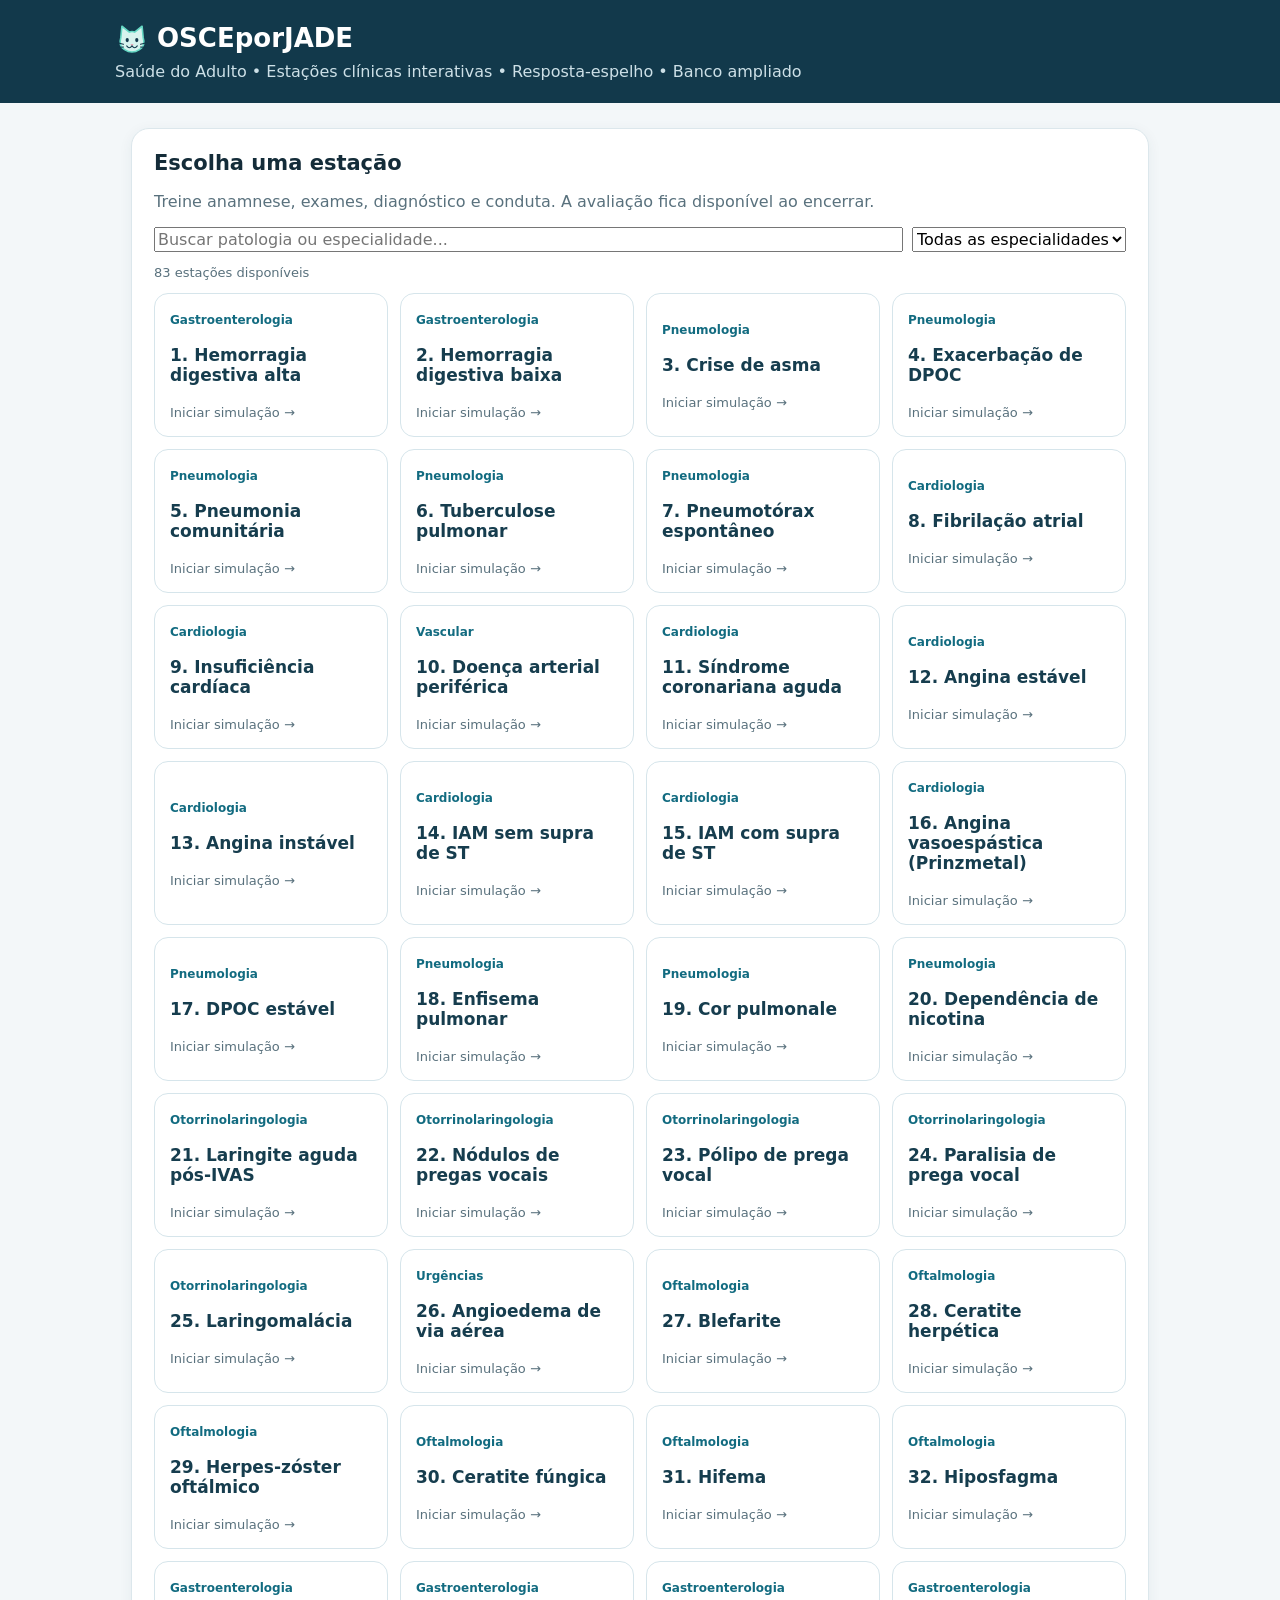
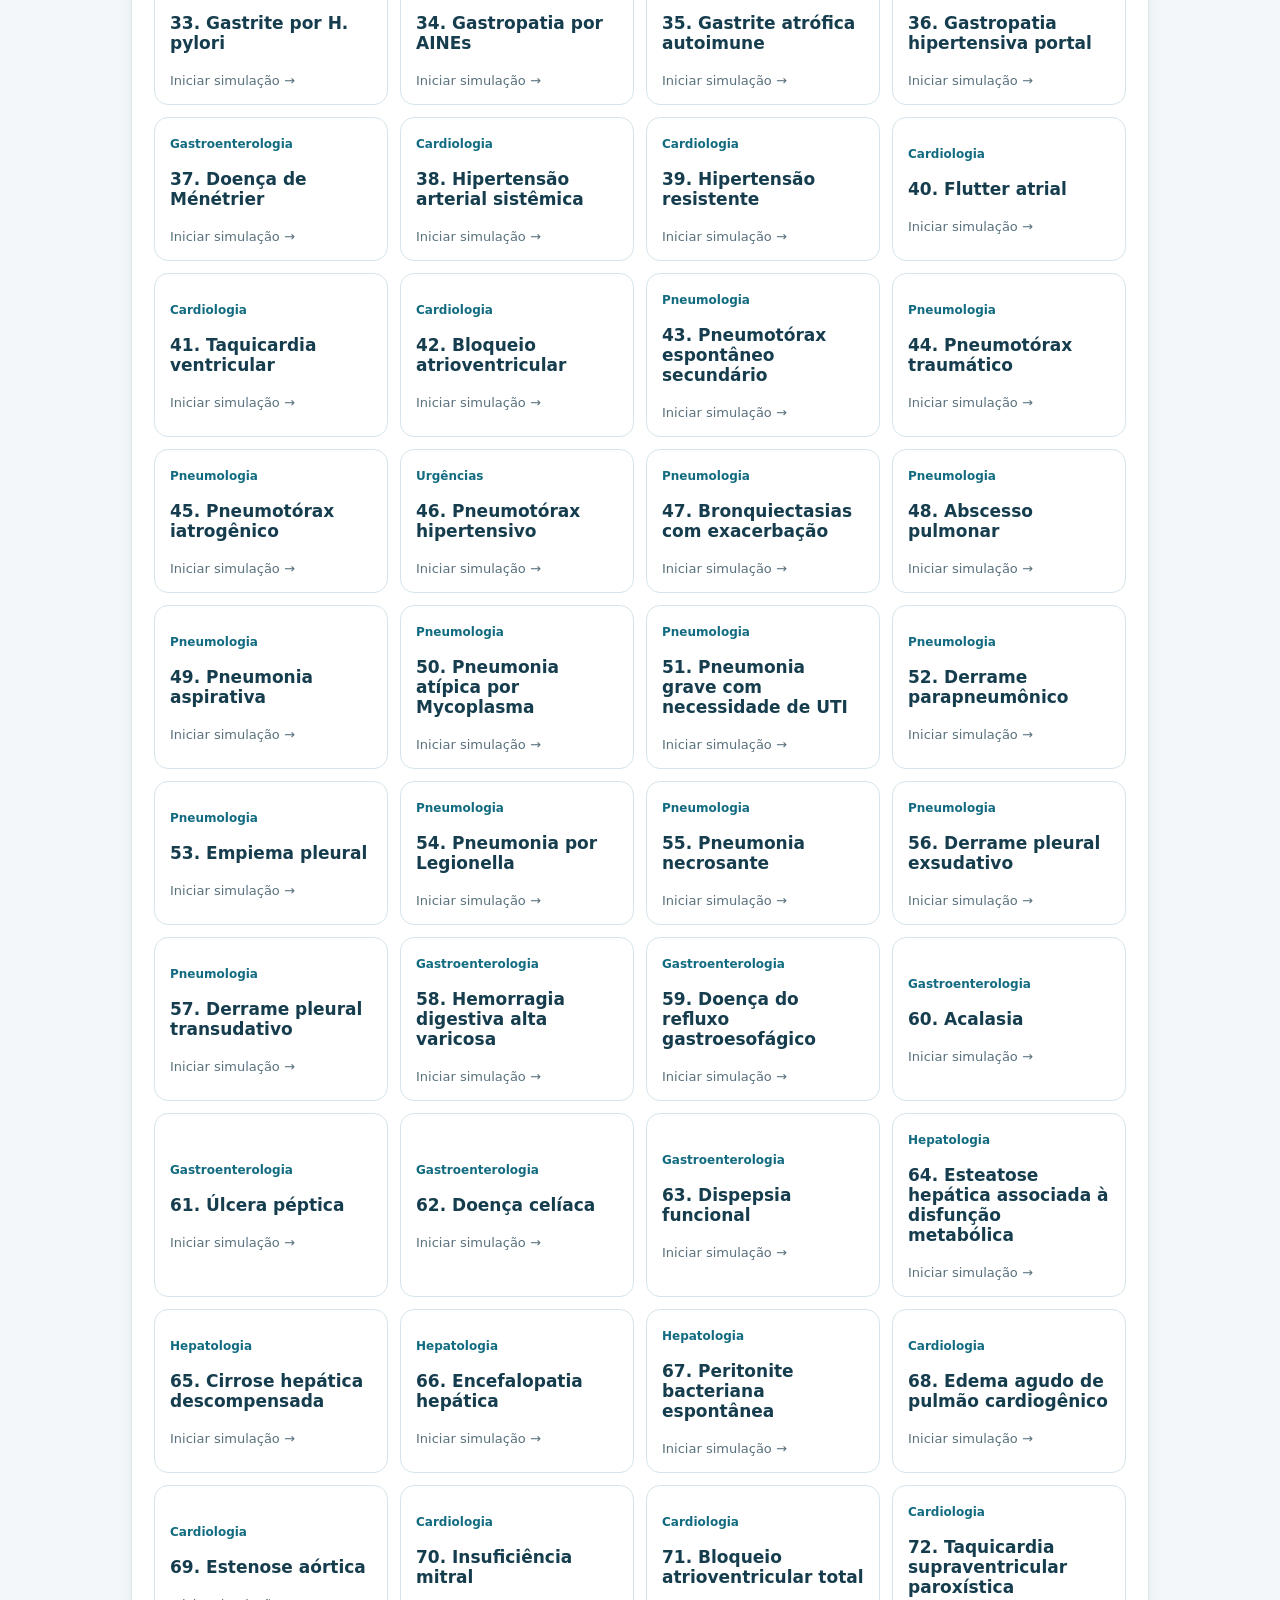
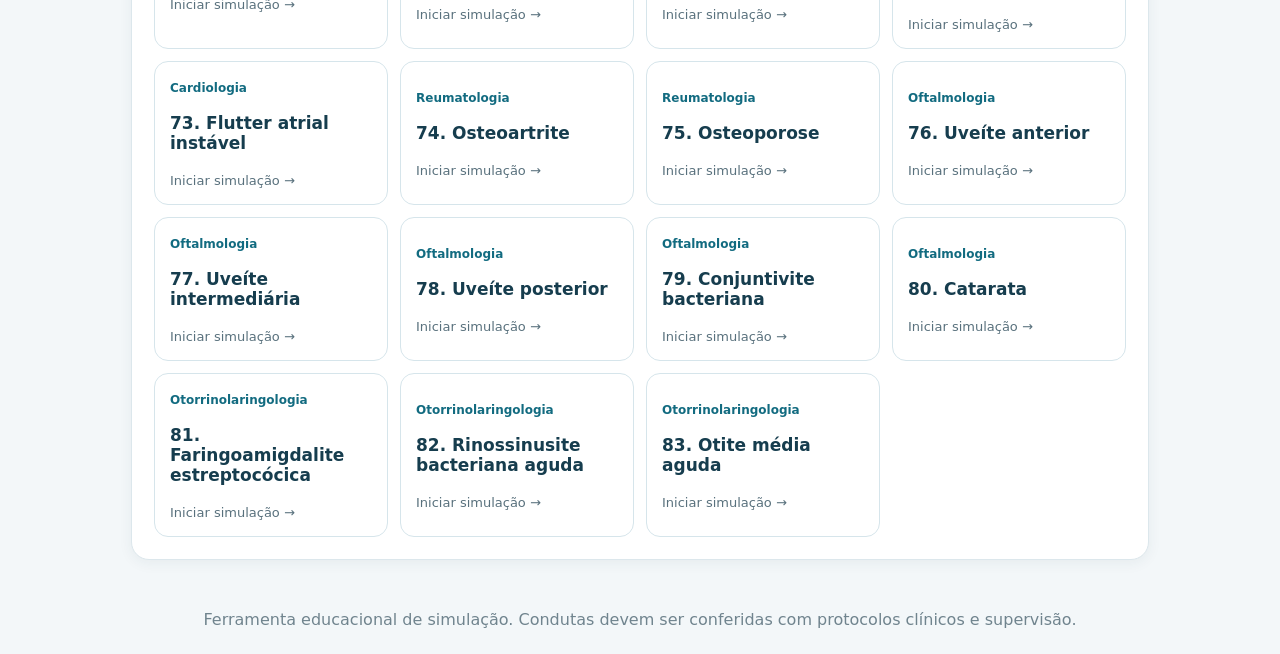
==== commit 83c7f10e: "Rename OSCEporJADE_ampliado_index.html to index.html" ====
--- a/index.html
+++ b/index.html
@@ -1,4 +1,4 @@
-<!doctype html><html lang="pt-BR"><head><meta charset="utf-8"><meta name="viewport" content="width=device-width,initial-scale=1"><title>OSCEporJADE | Saúde do Adulto</title><link rel="icon" href="data:image/svg+xml,%3Csvg%20xmlns%3D%22http%3A//www.w3.org/2000/svg%22%20viewBox%3D%220%200%2064%2064%22%3E%3Cpath%20d%3D%22M11%2029%2013%208%2027%2019%2037%2019%2051%208%2053%2029Q58%2045%2046%2052Q32%2061%2018%2052Q6%2045%2011%2029%22%20fill%3D%22%23d7f3ee%22%20stroke%3D%22%2312394b%22%20stroke-width%3D%223%22/%3E%3Ccircle%20cx%3D%2223%22%20cy%3D%2234%22%20r%3D%223%22/%3E%3Ccircle%20cx%3D%2241%22%20cy%3D%2234%22%20r%3D%223%22/%3E%3Cpath%20d%3D%22m29%2042%203%203%203-3%22%20fill%3D%22%23e88ca4%22/%3E%3C/svg%3E"><style>:root{font-family:system-ui,-apple-system,sans-serif;color:#142c39;background:#f3f7f9}*{box-sizing:border-box}body{margin:0}header{background:#12394b;color:white;padding:22px max(18px,calc((100vw - 1050px)/2))}header h1{margin:0;font-size:26px}header p{margin:6px 0 0;color:#cde0e7}main{max-width:1050px;margin:25px auto;padding:0 16px}.panel{background:white;border:1px solid #dce7ec;border-radius:18px;padding:22px;margin:16px 0;box-shadow:0 3px 14px #193f5110}.toolbar{display:flex;gap:9px;flex-wrap:wrap}button,select,input,textarea{font:inherit}button{cursor:pointer;border:1px solid #c5d6de;border-radius:10px;background:white;color:#163d4e;padding:10px 14px}button.primary{background:#126b80;color:white;border-color:#126b80}button:disabled{opacity:.5;cursor:not-allowed}.grid{display:grid;grid-template-columns:repeat(auto-fit,minmax(230px,1fr));gap:12px}.case{border:1px solid #d6e5eb;border-radius:14px;padding:15px;text-align:left;min-height:120px}.case:hover{border-color:#16839a;background:#f2fbfd}.tag{font-size:12px;color:#126b80;font-weight:700}.muted{color:#59717d}.hidden{display:none}.chat{max-height:360px;overflow:auto;background:#f5f9fb;border-radius:12px;padding:12px;min-height:90px}.bubble{padding:10px 12px;margin:8px 0;border-radius:12px;max-width:90%;white-space:pre-wrap}.patient{background:#e2eef2}.student{background:#d6f3eb;margin-left:auto}.questions{display:flex;flex-wrap:wrap;gap:8px;margin-top:12px}.questions button{font-size:13px}.check{display:flex;align-items:flex-start;gap:10px;padding:9px 0;border-bottom:1px solid #edf2f4}.check input{margin-top:4px;transform:scale(1.2)}.cols{display:grid;grid-template-columns:1.15fr .85fr;gap:16px}@media(max-width:740px){.cols{grid-template-columns:1fr}}.result{white-space:pre-wrap;background:#eaf7f2;padding:15px;border-radius:12px}.warn{background:#fff4e8;padding:12px;border-radius:10px}.small{font-size:13px}textarea{width:100%;min-height:90px;border:1px solid #c8d8e0;border-radius:10px;padding:10px}h2{margin-top:0;font-size:21px}h3{font-size:17px}footer{text-align:center;color:#70848e;padding:25px}</style></head><body><header><h1><svg xmlns="http://www.w3.org/2000/svg" width="34" height="34" viewBox="0 0 64 64" style="vertical-align:middle;margin-right:8px" aria-label="Ícone de gatinho" role="img"><path d="M11 29 13 8 27 19 Q32 17 37 19 L51 8 53 29 Q58 45 46 52 Q32 61 18 52 Q6 45 11 29Z" fill="#d7f3ee" stroke="#65d8c4" stroke-width="3" stroke-linejoin="round"/><ellipse cx="23" cy="34" rx="3" ry="4" fill="#12394b"/><ellipse cx="41" cy="34" rx="3" ry="4" fill="#12394b"/><path d="m29 42 3 3 3-3Z" fill="#e88ca4"/><path d="M32 45q-5 7-10 0m10 0q5 7 10 0M16 42 4 39m12 8L4 48m44-6 12-3m-12 8 12 1" fill="none" stroke="#12394b" stroke-width="2" stroke-linecap="round"/></svg>OSCEporJADE</h1><p>Saúde do Adulto • Estações clínicas interativas • Resposta-espelho</p></header><main><section id="home" class="panel"><h2>Escolha uma estação</h2><p class="muted">Treine anamnese, exames, diagnóstico e conduta. A avaliação fica disponível ao encerrar.</p><div class="toolbar" style="margin:12px 0"><input id="searchCases" type="search" placeholder="Buscar patologia ou especialidade..." oninput="renderHome()" style="flex:1;min-width:200px"><select id="filterArea" onchange="renderHome()"><option value="">Todas as especialidades</option></select></div><p id="totalCases" class="muted small"></p><div class="grid" id="caseGrid"></div></section><section id="station" class="hidden"><div class="toolbar"><button onclick="goHome()">← Estações</button><button onclick="restart()">↻ Reiniciar</button><span id="stationName" style="align-self:center;font-weight:700"></span></div><div class="panel"><div class="tag" id="area"></div><h2 id="chief"></h2><p class="muted">Você é o(a) estudante responsável pelo atendimento. O paciente aguarda suas perguntas.</p><div class="warn small">Primeiro passo: higienizar as mãos, apresentar-se, perguntar e confirmar o nome do paciente. Em emergências, avalie ABCDE e acione ajuda imediatamente.</div></div><div class="cols"><div><div class="panel"><h3>Paciente simulado</h3><div id="chat" class="chat" aria-live="polite"></div><div id="questions" class="questions"></div></div><div class="panel"><h3>Solicitar exames</h3><div id="exams" class="questions"></div><div id="examResults"></div></div><div class="panel"><h3>Seu raciocínio clínico</h3><label>Hipótese diagnóstica<textarea id="diagnosis" placeholder="Qual é a principal hipótese?"></textarea></label><label>Conduta e tratamento<textarea id="management" placeholder="Descreva a conduta inicial e o tratamento."></textarea></label></div></div><div><div class="panel"><h3>Checklist da estação</h3><p class="muted small">Marque apenas o que você realmente realizou ou verbalizou.</p><div id="checklist"></div><p id="progress"></p><button class="primary" onclick="finish()">Encerrar e ver avaliação</button></div><div id="feedback" class="panel hidden"></div></div></div></section></main><footer>Ferramenta educacional de simulação. Condutas devem ser conferidas com protocolos clínicos e supervisão.</footer><script>
+<!doctype html><html lang="pt-BR"><head><meta charset="utf-8"><meta name="viewport" content="width=device-width,initial-scale=1"><title>OSCEporJADE | Saúde do Adulto</title><link rel="icon" href="data:image/svg+xml,%3Csvg%20xmlns%3D%22http%3A//www.w3.org/2000/svg%22%20viewBox%3D%220%200%2064%2064%22%3E%3Cpath%20d%3D%22M11%2029%2013%208%2027%2019%2037%2019%2051%208%2053%2029Q58%2045%2046%2052Q32%2061%2018%2052Q6%2045%2011%2029%22%20fill%3D%22%23d7f3ee%22%20stroke%3D%22%2312394b%22%20stroke-width%3D%223%22/%3E%3Ccircle%20cx%3D%2223%22%20cy%3D%2234%22%20r%3D%223%22/%3E%3Ccircle%20cx%3D%2241%22%20cy%3D%2234%22%20r%3D%223%22/%3E%3Cpath%20d%3D%22m29%2042%203%203%203-3%22%20fill%3D%22%23e88ca4%22/%3E%3C/svg%3E"><style>:root{font-family:system-ui,-apple-system,sans-serif;color:#142c39;background:#f3f7f9}*{box-sizing:border-box}body{margin:0}header{background:#12394b;color:white;padding:22px max(18px,calc((100vw - 1050px)/2))}header h1{margin:0;font-size:26px}header p{margin:6px 0 0;color:#cde0e7}main{max-width:1050px;margin:25px auto;padding:0 16px}.panel{background:white;border:1px solid #dce7ec;border-radius:18px;padding:22px;margin:16px 0;box-shadow:0 3px 14px #193f5110}.toolbar{display:flex;gap:9px;flex-wrap:wrap}button,select,input,textarea{font:inherit}button{cursor:pointer;border:1px solid #c5d6de;border-radius:10px;background:white;color:#163d4e;padding:10px 14px}button.primary{background:#126b80;color:white;border-color:#126b80}button:disabled{opacity:.5;cursor:not-allowed}.grid{display:grid;grid-template-columns:repeat(auto-fit,minmax(230px,1fr));gap:12px}.case{border:1px solid #d6e5eb;border-radius:14px;padding:15px;text-align:left;min-height:120px}.case:hover{border-color:#16839a;background:#f2fbfd}.tag{font-size:12px;color:#126b80;font-weight:700}.muted{color:#59717d}.hidden{display:none}.chat{max-height:360px;overflow:auto;background:#f5f9fb;border-radius:12px;padding:12px;min-height:90px}.bubble{padding:10px 12px;margin:8px 0;border-radius:12px;max-width:90%;white-space:pre-wrap}.patient{background:#e2eef2}.student{background:#d6f3eb;margin-left:auto}.questions{display:flex;flex-wrap:wrap;gap:8px;margin-top:12px}.questions button{font-size:13px}.check{display:flex;align-items:flex-start;gap:10px;padding:9px 0;border-bottom:1px solid #edf2f4}.check input{margin-top:4px;transform:scale(1.2)}.cols{display:grid;grid-template-columns:1.15fr .85fr;gap:16px}@media(max-width:740px){.cols{grid-template-columns:1fr}}.result{white-space:pre-wrap;background:#eaf7f2;padding:15px;border-radius:12px}.warn{background:#fff4e8;padding:12px;border-radius:10px}.small{font-size:13px}textarea{width:100%;min-height:90px;border:1px solid #c8d8e0;border-radius:10px;padding:10px}h2{margin-top:0;font-size:21px}h3{font-size:17px}footer{text-align:center;color:#70848e;padding:25px}</style></head><body><header><h1><svg xmlns="http://www.w3.org/2000/svg" width="34" height="34" viewBox="0 0 64 64" style="vertical-align:middle;margin-right:8px" aria-label="Ícone de gatinho" role="img"><path d="M11 29 13 8 27 19 Q32 17 37 19 L51 8 53 29 Q58 45 46 52 Q32 61 18 52 Q6 45 11 29Z" fill="#d7f3ee" stroke="#65d8c4" stroke-width="3" stroke-linejoin="round"/><ellipse cx="23" cy="34" rx="3" ry="4" fill="#12394b"/><ellipse cx="41" cy="34" rx="3" ry="4" fill="#12394b"/><path d="m29 42 3 3 3-3Z" fill="#e88ca4"/><path d="M32 45q-5 7-10 0m10 0q5 7 10 0M16 42 4 39m12 8L4 48m44-6 12-3m-12 8 12 1" fill="none" stroke="#12394b" stroke-width="2" stroke-linecap="round"/></svg>OSCEporJADE</h1><p>Saúde do Adulto • Estações clínicas interativas • Resposta-espelho • Banco ampliado</p></header><main><section id="home" class="panel"><h2>Escolha uma estação</h2><p class="muted">Treine anamnese, exames, diagnóstico e conduta. A avaliação fica disponível ao encerrar.</p><div class="toolbar" style="margin:12px 0"><input id="searchCases" type="search" placeholder="Buscar patologia ou especialidade..." oninput="renderHome()" style="flex:1;min-width:200px"><select id="filterArea" onchange="renderHome()"><option value="">Todas as especialidades</option></select></div><p id="totalCases" class="muted small"></p><div class="grid" id="caseGrid"></div></section><section id="station" class="hidden"><div class="toolbar"><button onclick="goHome()">← Estações</button><button onclick="restart()">↻ Reiniciar</button><span id="stationName" style="align-self:center;font-weight:700"></span></div><div class="panel"><div class="tag" id="area"></div><h2 id="chief"></h2><p class="muted">Você é o(a) estudante responsável pelo atendimento. O paciente aguarda suas perguntas.</p><div class="warn small">Primeiro passo: higienizar as mãos, apresentar-se, perguntar e confirmar o nome do paciente. Em emergências, avalie ABCDE e acione ajuda imediatamente.</div></div><div class="cols"><div><div class="panel"><h3>Paciente simulado</h3><div id="chat" class="chat" aria-live="polite"></div><div id="questions" class="questions"></div></div><div class="panel"><h3>Solicitar exames</h3><div id="exams" class="questions"></div><div id="examResults"></div></div><div class="panel"><h3>Seu raciocínio clínico</h3><label>Hipótese diagnóstica<textarea id="diagnosis" placeholder="Qual é a principal hipótese?"></textarea></label><label>Conduta e tratamento<textarea id="management" placeholder="Descreva a conduta inicial e o tratamento."></textarea></label></div></div><div><div class="panel"><h3>Checklist da estação</h3><p class="muted small">Marque apenas o que você realmente realizou ou verbalizou.</p><div id="checklist"></div><p id="progress"></p><button class="primary" onclick="finish()">Encerrar e ver avaliação</button></div><div id="feedback" class="panel hidden"></div></div></div></section></main><footer>Ferramenta educacional de simulação. Condutas devem ser conferidas com protocolos clínicos e supervisão.</footer><script>
 const common=['Higienizou as mãos','Apresentou-se ao paciente','Perguntou e confirmou o nome','Explicou o atendimento e pediu consentimento'];
-const cases=[{"id":"hda","area":"Gastroenterologia","name":"Hemorragia digestiva alta","chief":"“Vomitei sangue e fiquei tonto.”","patient":"Carlos, 57 anos","answers":[["Quando começou?","Hoje cedo. Primeiro tive um vômito escuro, depois saiu sangue vermelho."],["Como estão as fezes?","Desde ontem estão pretas e com cheiro muito forte."],["Usa medicamentos?","Tomo anti-inflamatório quase todo dia por dor nas costas."],["Sente tontura ou desmaiou?","Estou tonto quando me levanto."],["Tem doença no fígado ou bebe álcool?","Não sei de doença no fígado. Bebo socialmente."]],"exams":[["Sinais vitais","PA 90/60 mmHg; FC 118 bpm; FR 22 irpm; SpO₂ 96%."],["Hemograma","Hemoglobina 8,2 g/dL; plaquetas 230.000/mm³."],["Ureia, creatinina e coagulação","Ureia 68 mg/dL; creatinina 1,0 mg/dL; INR 1,1."],["EDA após estabilização","Úlcera duodenal com sangramento ativo (Forrest Ib)."]],"points":["Investigou hematêmese, melena e medicamentos","Avaliou instabilidade hemodinâmica","Solicitou hemograma, coagulação e tipagem sanguínea","Indicou dois acessos venosos calibrosos e ressuscitação guiada","Solicitou EDA após estabilização","Indicou IBP e hemostasia endoscópica"],"answer":"HDA não varicosa por úlcera duodenal sangrante. ABCDE, monitorização, 2 acessos calibrosos, coleta laboratorial e tipagem/prova cruzada, reposição guiada e avaliação transfusional; EDA após estabilização, hemostasia endoscópica e IBP. Pesquisar H. pylori e suspender AINE."},{"id":"hdb","area":"Gastroenterologia","name":"Hemorragia digestiva baixa","chief":"“Saiu muito sangue vermelho nas fezes.”","patient":"Helena, 68 anos","answers":[["Como é o sangramento?","Sangue vermelho vivo, quase sem dor."],["Tem dor abdominal?","Não, apenas um desconforto leve."],["Mudou o hábito intestinal?","Não."],["Usa medicamentos?","Tomo AAS diariamente."],["Teve tontura?","Um pouco quando levantei."]],"exams":[["Sinais vitais","PA 110/70 mmHg, FC 98 bpm."],["Hemograma","Hb 10,4 g/dL."],["Colonoscopia após preparo","Divertículos colônicos e estigma de sangramento recente."]],"points":["Caracterizou hematoquezia/enterorragia","Pesquisou AAS, anticoagulantes e alterações intestinais","Avaliou sinais vitais e perfusão","Solicitou hemograma e exames de coagulação","Indicou colonoscopia após estabilização","Planejou suporte e hemostasia conforme achado"],"answer":"HDB provavelmente diverticular. Avaliar estabilidade, acesso venoso e exames; colonoscopia após preparo em paciente estável. Se sangramento volumoso persistente, considerar angiotomografia e intervenção."},{"id":"asma","area":"Pneumologia","name":"Crise de asma","chief":"“Estou chiando e com falta de ar.”","patient":"Luísa, 24 anos","answers":[["Quando começou?","Depois de limpar um quarto empoeirado."],["Tem sintomas à noite?","Às vezes acordo tossindo."],["Já teve crises?","Sim, tenho asma desde criança."],["Usa bombinha?","Só salbutamol quando fico ruim."],["Consegue falar frases completas?","Sim, mas preciso parar um pouco para respirar."]],"exams":[["Sinais vitais","FC 108 bpm, FR 26 irpm, SpO₂ 94%."],["Ausculta","Sibilos expiratórios difusos."],["Pico de fluxo","65% do melhor valor pessoal."]],"points":["Pesquisou gatilhos e sintomas noturnos","Investigou medicações e crises anteriores","Avaliou fala, esforço respiratório e SpO₂","Classificou a gravidade da exacerbação","Indicou broncodilatador de alívio e corticoide conforme gravidade","Orientou tratamento controlador com corticoide inalatório"],"answer":"Exacerbação asmática. Avaliar gravidade, oxigênio se necessário, SABA repetido com espaçador/nebulização, corticoide sistêmico conforme gravidade, reavaliar resposta; revisar tratamento com corticoide inalatório e plano de ação."},{"id":"dpoc","area":"Pneumologia","name":"Exacerbação de DPOC","chief":"“Minha falta de ar piorou e o catarro mudou.”","patient":"José, 69 anos","answers":[["Há quanto tempo piorou?","Há três dias."],["O catarro mudou?","Aumentou e ficou amarelado."],["É fumante?","Fumei por 40 anos."],["Tem diagnóstico pulmonar?","Tenho DPOC e uso duas bombinhas."],["Tem febre?","Não medi, mas tive calafrios."]],"exams":[["Sinais vitais","FR 28, FC 106, SpO₂ 87% em ar ambiente."],["Gasometria","pH 7,32; PaCO₂ 56 mmHg; PaO₂ 55 mmHg."],["RX tórax","Hiperinsuflação, sem consolidação focal."]],"points":["Investigou dispneia, volume e purulência do escarro","Investigou tabagismo e tratamento habitual","Avaliou saturação e sinais de insuficiência respiratória","Solicitou gasometria e RX conforme gravidade","Indicou O₂ alvo 88–92% e broncodilatadores","Considerou corticoide, antibiótico e VNI conforme critérios"],"answer":"Exacerbação de DPOC com acidose respiratória hipercápnica. Oxigênio controlado (SpO₂ 88–92%), SABA/SAMA, corticoide sistêmico, antibiótico pela purulência e sintomas, considerar VNI e internação."},{"id":"pneumonia","area":"Pneumologia","name":"Pneumonia comunitária","chief":"“Estou com febre, tosse e dor ao respirar.”","patient":"Marta, 52 anos","answers":[["Há quantos dias?","Quatro dias."],["Tem catarro?","Sim, amarelado."],["Sente dor no peito?","Dói do lado direito ao respirar fundo."],["Tem doenças prévias?","Tenho hipertensão controlada."],["Tem falta de ar?","Um pouco ao caminhar."]],"exams":[["Sinais vitais","Temperatura 38,5 °C, FR 24, PA 125/80, SpO₂ 95%."],["Ausculta","Crepitações na base direita."],["RX tórax","Consolidação em lobo inferior direito."]],"points":["Investigou febre, tosse, escarro e dispneia","Avaliou comorbidades e gravidade","Realizou ausculta pulmonar","Solicitou RX de tórax","Estratificou necessidade de internação","Indicou antibiótico empírico adequado ao contexto"],"answer":"Pneumonia adquirida na comunidade, aparentemente sem critérios de gravidade maior. Estratificar CURB-65 e contexto clínico, antibiótico empírico conforme protocolo local, hidratação, analgesia e reavaliação."},{"id":"tb","area":"Pneumologia","name":"Tuberculose pulmonar","chief":"“Tosso há semanas e estou emagrecendo.”","patient":"Raimundo, 46 anos","answers":[["Há quanto tempo tosse?","Mais de um mês."],["Tem febre?","No fim da tarde."],["Sua à noite?","Acordo com a roupa molhada."],["Perdeu peso?","Uns seis quilos sem querer."],["Alguém próximo teve tuberculose?","Meu colega de casa tratou há um ano."]],"exams":[["RX tórax","Opacidade e cavitação em ápice direito."],["TRM-TB","Mycobacterium tuberculosis detectado; resistência à rifampicina não detectada."],["Teste de HIV","Teste ofertado, resultado pendente."]],"points":["Investigou duração da tosse e sintomas constitucionais","Pesquisou contato e fatores de risco","Orientou precauções respiratórias","Solicitou TRM-TB e RX","Ofertou teste HIV e investigação de contatos","Indicou esquema para TB sensível e acompanhamento"],"answer":"Tuberculose pulmonar bacteriologicamente confirmada. Precauções respiratórias, notificação, investigação de contatos, avaliar HIV; esquema básico 2RHZE/4RH para TB sensível, conforme protocolo."},{"id":"pneumotorax","area":"Pneumologia","name":"Pneumotórax espontâneo","chief":"“Senti uma dor súbita no peito e falta de ar.”","patient":"Pedro, 22 anos","answers":[["Como começou?","De repente, enquanto estava sentado."],["Teve trauma?","Não."],["Fuma?","Não."],["Já teve isso?","Nunca."],["A dor piora ao respirar?","Sim, do lado esquerdo."]],"exams":[["Sinais vitais","PA 120/75, FC 100, SpO₂ 96%, sem instabilidade."],["Exame pulmonar","Murmúrio vesicular reduzido à esquerda."],["RX tórax","Pneumotórax esquerdo sem desvio mediastinal."]],"points":["Investigou início súbito, trauma e tabagismo","Avaliou estabilidade e sinais de tensão","Examinou os dois hemitórax","Solicitou imagem em paciente estável","Definiu observação/aspiração/dreno conforme tamanho e sintomas","Orientou seguimento e sinais de retorno"],"answer":"Pneumotórax espontâneo primário estável. Avaliar tamanho, sintomas e protocolo para observação, aspiração ou drenagem. Se sinais de tensão: descompressão imediata, sem esperar RX."},{"id":"fa","area":"Cardiologia","name":"Fibrilação atrial","chief":"“Meu coração está disparado e irregular.”","patient":"Antônio, 73 anos","answers":[["Quando começou?","Hoje pela manhã."],["Tem dor no peito ou desmaio?","Não."],["Sente falta de ar?","Leve."],["Tem hipertensão ou diabetes?","Tenho hipertensão."],["Usa anticoagulante?","Não."]],"exams":[["Sinais vitais","PA 130/80, FC 138 irregular, SpO₂ 97%."],["ECG","Ritmo irregularmente irregular, sem ondas P organizadas."],["Eletrólitos e TSH","Sem alterações relevantes."]],"points":["Investigou início, síncope e dor torácica","Avaliou estabilidade hemodinâmica","Solicitou ECG de 12 derivações","Reconheceu FA com resposta ventricular rápida","Indicou controle de frequência em paciente estável","Avaliou risco tromboembólico e anticoagulação"],"answer":"FA com resposta ventricular rápida, hemodinamicamente estável. Controlar frequência conforme função ventricular e contraindicações, investigar gatilhos e avaliar anticoagulação. Instabilidade atribuível à FA exige cardioversão sincronizada."},{"id":"ic","area":"Cardiologia","name":"Insuficiência cardíaca","chief":"“Fico sem ar deitado e minhas pernas incham.”","patient":"Francisca, 66 anos","answers":[["Quantos travesseiros usa?","Três, senão fico sufocada."],["Acorda à noite com falta de ar?","Sim."],["As pernas incham?","No fim do dia."],["Tem doenças prévias?","Hipertensão e infarto antigo."],["Usa diurético?","Às vezes esqueço."]],"exams":[["Exame físico","Edema bilateral, estertores bibasais, turgência jugular."],["BNP","Elevado."],["Ecocardiograma","Fração de ejeção de 32%."]],"points":["Investigou ortopneia, DPN e edema","Pesquisou infarto, HAS e adesão","Avaliou sinais de congestão e perfusão","Solicitou ECG, BNP e ecocardiograma","Indicou diurético para congestão","Citou tratamento modificador de prognóstico na ICFEr"],"answer":"Insuficiência cardíaca com fração de ejeção reduzida (32%) e congestão. Avaliar necessidade de internação, diurético para congestão e otimizar ARNI/IECA/BRA, betabloqueador, antagonista mineralocorticoide e iSGLT2 conforme tolerância."},{"id":"dap","area":"Vascular","name":"Doença arterial periférica","chief":"“Minha panturrilha dói quando caminho.”","patient":"Sebastião, 64 anos","answers":[["Quando dói?","Depois de caminhar uns 200 metros."],["Melhora quando para?","Em poucos minutos."],["Tem dor em repouso?","Não."],["Fuma ou tem diabetes?","Fumo e tenho diabetes."],["Tem feridas nos pés?","Não."]],"exams":[["Exame vascular","Pulsos pediosos diminuídos; pele fria, sem úlcera."],["Índice tornozelo-braquial","ITB direito 0,65."],["Doppler arterial","Doença aterosclerótica femoropoplítea."]],"points":["Caracterizou claudicação e distância de marcha","Investigou tabagismo e diabetes","Palpou pulsos e inspecionou membros","Solicitou ITB","Indicou exercício supervisionado e cessar tabagismo","Indicou estatina e terapia antitrombótica apropriada"],"answer":"DAP sintomática com claudicação intermitente. Cessar tabagismo, exercício estruturado, estatina de alta intensidade, antiagregante conforme indicação e controle de fatores de risco; avaliar revascularização se limitação persistente."},{"id":"iam","area":"Cardiologia","name":"Síndrome coronariana aguda","chief":"“Estou com uma pressão forte no peito.”","patient":"Roberto, 59 anos","answers":[["Quando começou?","Há 40 minutos, mesmo em repouso."],["Irradia para algum lugar?","Braço esquerdo e mandíbula."],["Tem suor frio ou náusea?","Sim, os dois."],["Tem fatores de risco?","Sou diabético e hipertenso."],["Tomou alguma medicação?","Ainda não."]],"exams":[["Sinais vitais","PA 145/90, FC 104, SpO₂ 96%."],["ECG imediato","Supradesnivelamento de ST em DII, DIII e aVF."],["Troponina","Elevada na coleta inicial."]],"points":["Reconheceu dor típica e sintomas associados","Avaliou ABC e sinais vitais","Solicitou ECG em até 10 minutos","Reconheceu IAM com supra inferior","Indicou antiagregação/anticoagulação conforme protocolo","Acionou reperfusão imediata e equipe especializada"],"answer":"IAM com supra de ST inferior. Monitorização, ECG, AAS e demais antitrombóticos conforme protocolo e contraindicações; reperfusão imediata por angioplastia primária ou fibrinólise quando indicada. Não atrasar reperfusão aguardando troponina."},{"id":"extra0","area":"Cardiologia","name":"Angina estável","chief":"“Homem de 58 anos com dor opressiva retroesternal ao subir escadas, aliviada em repouso.”","patient":"Paciente simulado","answers":[["O que trouxe você à consulta?","Homem de 58 anos com dor opressiva retroesternal ao subir escadas, aliviada em repouso."],["Quando começaram os sintomas e como evoluíram?","Os sintomas motivaram esta consulta. Gostaria que você investigasse o início, a evolução e os sinais de gravidade."],["Quais antecedentes, medicamentos e fatores de risco devo investigar?","Investigar início, duração, irradiação, relação com esforço, fatores de risco e sintomas associados."],["Há algum sinal de alerta ou sintoma associado?","Investigue: Investigar início, duração, irradiação, relação com esforço, fatores de risco e sintomas associados."],["O que mais é importante perguntar?","Diferenciar dor estável de síndrome coronariana aguda."]],"exams":[["Sinais vitais e avaliação inicial","Avaliar pressão arterial, frequência cardíaca, frequência respiratória, saturação e estabilidade clínica conforme contexto."],["Exame físico direcionado","Sinais vitais, ausculta cardíaca e pulmonar, perfusão e sinais de insuficiência cardíaca."],["Exames complementares indicados","ECG e avaliação de risco; considerar teste funcional conforme quadro clínico."]],"points":["Investigou a queixa principal e a cronologia dos sintomas","Pesquisou fatores de risco, antecedentes e medicamentos","Pesquisou sinais de alarme e avaliou estabilidade","Realizou exame físico dirigido: Sinais vitais, ausculta cardíaca e pulmonar, perfusão e sinais de insuficiência cardíaca.","Indicou exames: ECG e avaliação de risco; considerar teste funcional conforme quadro clínico.","Formulou hipótese diagnóstica e diferenciais","Definiu conduta inicial: Controle de fatores de risco, estatina e terapia antianginosa conforme avaliação."],"answer":"RESPOSTA-ESPELHO DO AVALIADOR\n\nDiagnóstico principal: Doença arterial coronariana crônica com angina estável.\n\nAnamnese esperada: Investigar início, duração, irradiação, relação com esforço, fatores de risco e sintomas associados.\n\nExame físico: Sinais vitais, ausculta cardíaca e pulmonar, perfusão e sinais de insuficiência cardíaca.\n\nExames e interpretação: ECG e avaliação de risco; considerar teste funcional conforme quadro clínico.\n\nConduta e tratamento: Controle de fatores de risco, estatina e terapia antianginosa conforme avaliação.\n\nPonto-chave: Diferenciar dor estável de síndrome coronariana aguda."},{"id":"extra1","area":"Cardiologia","name":"Angina instável","chief":"“Mulher de 64 anos relata dor torácica nova, intensa, inclusive em repouso.”","patient":"Paciente simulado","answers":[["O que trouxe você à consulta?","Mulher de 64 anos relata dor torácica nova, intensa, inclusive em repouso."],["Quando começaram os sintomas e como evoluíram?","Os sintomas motivaram esta consulta. Gostaria que você investigasse o início, a evolução e os sinais de gravidade."],["Quais antecedentes, medicamentos e fatores de risco devo investigar?","Caracterizar dor e sinais de instabilidade; avaliar fatores de risco."],["Há algum sinal de alerta ou sintoma associado?","Investigue: Caracterizar dor e sinais de instabilidade; avaliar fatores de risco."],["O que mais é importante perguntar?","Angina instável não apresenta necrose miocárdica demonstrável por troponina."]],"exams":[["Sinais vitais e avaliação inicial","Avaliar pressão arterial, frequência cardíaca, frequência respiratória, saturação e estabilidade clínica conforme contexto."],["Exame físico direcionado","PA, FC, saturação, perfusão e ausculta."],["Exames complementares indicados","ECG seriado e troponinas seriadas."]],"points":["Investigou a queixa principal e a cronologia dos sintomas","Pesquisou fatores de risco, antecedentes e medicamentos","Pesquisou sinais de alarme e avaliou estabilidade","Realizou exame físico dirigido: PA, FC, saturação, perfusão e ausculta.","Indicou exames: ECG seriado e troponinas seriadas.","Formulou hipótese diagnóstica e diferenciais","Definiu conduta inicial: Avaliação emergencial, monitorização e protocolo de SCA."],"answer":"RESPOSTA-ESPELHO DO AVALIADOR\n\nDiagnóstico principal: Síndrome coronariana aguda sem supra até investigação.\n\nAnamnese esperada: Caracterizar dor e sinais de instabilidade; avaliar fatores de risco.\n\nExame físico: PA, FC, saturação, perfusão e ausculta.\n\nExames e interpretação: ECG seriado e troponinas seriadas.\n\nConduta e tratamento: Avaliação emergencial, monitorização e protocolo de SCA.\n\nPonto-chave: Angina instável não apresenta necrose miocárdica demonstrável por troponina."},{"id":"extra2","area":"Cardiologia","name":"IAM sem supra de ST","chief":"“Homem de 67 anos com dor torácica persistente, troponina elevada e ECG sem supra.”","patient":"Paciente simulado","answers":[["O que trouxe você à consulta?","Homem de 67 anos com dor torácica persistente, troponina elevada e ECG sem supra."],["Quando começaram os sintomas e como evoluíram?","Os sintomas motivaram esta consulta. Gostaria que você investigasse o início, a evolução e os sinais de gravidade."],["Quais antecedentes, medicamentos e fatores de risco devo investigar?","Dor, início, dispneia, síncope, sangramento e contraindicações terapêuticas."],["Há algum sinal de alerta ou sintoma associado?","Investigue: Dor, início, dispneia, síncope, sangramento e contraindicações terapêuticas."],["O que mais é importante perguntar?","Troponina positiva indica lesão miocárdica; interpretar com quadro clínico."]],"exams":[["Sinais vitais e avaliação inicial","Avaliar pressão arterial, frequência cardíaca, frequência respiratória, saturação e estabilidade clínica conforme contexto."],["Exame físico direcionado","Estabilidade hemodinâmica e sinais de congestão."],["Exames complementares indicados","ECG seriado, troponina e estratificação de risco."]],"points":["Investigou a queixa principal e a cronologia dos sintomas","Pesquisou fatores de risco, antecedentes e medicamentos","Pesquisou sinais de alarme e avaliou estabilidade","Realizou exame físico dirigido: Estabilidade hemodinâmica e sinais de congestão.","Indicou exames: ECG seriado, troponina e estratificação de risco.","Formulou hipótese diagnóstica e diferenciais","Definiu conduta inicial: Antiagregação e anticoagulação conforme protocolo, estatina e avaliação invasiva conforme risco."],"answer":"RESPOSTA-ESPELHO DO AVALIADOR\n\nDiagnóstico principal: IAM sem supradesnivelamento de ST.\n\nAnamnese esperada: Dor, início, dispneia, síncope, sangramento e contraindicações terapêuticas.\n\nExame físico: Estabilidade hemodinâmica e sinais de congestão.\n\nExames e interpretação: ECG seriado, troponina e estratificação de risco.\n\nConduta e tratamento: Antiagregação e anticoagulação conforme protocolo, estatina e avaliação invasiva conforme risco.\n\nPonto-chave: Troponina positiva indica lesão miocárdica; interpretar com quadro clínico."},{"id":"extra3","area":"Cardiologia","name":"IAM com supra de ST","chief":"“Paciente de 55 anos com dor torácica há 90 minutos e supra de ST no ECG.”","patient":"Paciente simulado","answers":[["O que trouxe você à consulta?","Paciente de 55 anos com dor torácica há 90 minutos e supra de ST no ECG."],["Quando começaram os sintomas e como evoluíram?","Os sintomas motivaram esta consulta. Gostaria que você investigasse o início, a evolução e os sinais de gravidade."],["Quais antecedentes, medicamentos e fatores de risco devo investigar?","Hora exata do início e contraindicações à reperfusão."],["Há algum sinal de alerta ou sintoma associado?","Investigue: Hora exata do início e contraindicações à reperfusão."],["O que mais é importante perguntar?","Tempo até reperfusão é crítico."]],"exams":[["Sinais vitais e avaliação inicial","Avaliar pressão arterial, frequência cardíaca, frequência respiratória, saturação e estabilidade clínica conforme contexto."],["Exame físico direcionado","Sinais vitais, choque, congestão, perfusão."],["Exames complementares indicados","ECG imediato; exames sem atrasar reperfusão."]],"points":["Investigou a queixa principal e a cronologia dos sintomas","Pesquisou fatores de risco, antecedentes e medicamentos","Pesquisou sinais de alarme e avaliou estabilidade","Realizou exame físico dirigido: Sinais vitais, choque, congestão, perfusão.","Indicou exames: ECG imediato; exames sem atrasar reperfusão.","Formulou hipótese diagnóstica e diferenciais","Definiu conduta inicial: Ativar reperfusão urgente, preferencialmente angioplastia primária; considerar fibrinólise quando indicada."],"answer":"RESPOSTA-ESPELHO DO AVALIADOR\n\nDiagnóstico principal: IAM com supradesnivelamento de ST.\n\nAnamnese esperada: Hora exata do início e contraindicações à reperfusão.\n\nExame físico: Sinais vitais, choque, congestão, perfusão.\n\nExames e interpretação: ECG imediato; exames sem atrasar reperfusão.\n\nConduta e tratamento: Ativar reperfusão urgente, preferencialmente angioplastia primária; considerar fibrinólise quando indicada.\n\nPonto-chave: Tempo até reperfusão é crítico."},{"id":"extra4","area":"Cardiologia","name":"Angina vasoespástica (Prinzmetal)","chief":"“Mulher de 43 anos apresenta episódios de dor torácica em repouso, geralmente de madrugada.”","patient":"Paciente simulado","answers":[["O que trouxe você à consulta?","Mulher de 43 anos apresenta episódios de dor torácica em repouso, geralmente de madrugada."],["Quando começaram os sintomas e como evoluíram?","Os sintomas motivaram esta consulta. Gostaria que você investigasse o início, a evolução e os sinais de gravidade."],["Quais antecedentes, medicamentos e fatores de risco devo investigar?","Padrão temporal, tabagismo e uso de vasoconstritores."],["Há algum sinal de alerta ou sintoma associado?","Investigue: Padrão temporal, tabagismo e uso de vasoconstritores."],["O que mais é importante perguntar?","Betabloqueadores podem agravar vasoespasmo."]],"exams":[["Sinais vitais e avaliação inicial","Avaliar pressão arterial, frequência cardíaca, frequência respiratória, saturação e estabilidade clínica conforme contexto."],["Exame físico direcionado","Avaliar sinais vitais e descartar SCA."],["Exames complementares indicados","ECG durante a dor e avaliação cardiológica."]],"points":["Investigou a queixa principal e a cronologia dos sintomas","Pesquisou fatores de risco, antecedentes e medicamentos","Pesquisou sinais de alarme e avaliou estabilidade","Realizou exame físico dirigido: Avaliar sinais vitais e descartar SCA.","Indicou exames: ECG durante a dor e avaliação cardiológica.","Formulou hipótese diagnóstica e diferenciais","Definiu conduta inicial: Bloqueadores de canal de cálcio e nitratos conforme avaliação."],"answer":"RESPOSTA-ESPELHO DO AVALIADOR\n\nDiagnóstico principal: Angina vasoespástica.\n\nAnamnese esperada: Padrão temporal, tabagismo e uso de vasoconstritores.\n\nExame físico: Avaliar sinais vitais e descartar SCA.\n\nExames e interpretação: ECG durante a dor e avaliação cardiológica.\n\nConduta e tratamento: Bloqueadores de canal de cálcio e nitratos conforme avaliação.\n\nPonto-chave: Betabloqueadores podem agravar vasoespasmo."},{"id":"extra5","area":"Pneumologia","name":"DPOC estável","chief":"“Homem de 69 anos, tabagista, com tosse produtiva crônica e dispneia progressiva.”","patient":"Paciente simulado","answers":[["O que trouxe você à consulta?","Homem de 69 anos, tabagista, com tosse produtiva crônica e dispneia progressiva."],["Quando começaram os sintomas e como evoluíram?","Os sintomas motivaram esta consulta. Gostaria que você investigasse o início, a evolução e os sinais de gravidade."],["Quais antecedentes, medicamentos e fatores de risco devo investigar?","Carga tabágica, dispneia mMRC, CAT e exacerbações no último ano."],["Há algum sinal de alerta ou sintoma associado?","Investigue: Carga tabágica, dispneia mMRC, CAT e exacerbações no último ano."],["O que mais é importante perguntar?","Separar gravidade espirométrica de sintomas e exacerbações."]],"exams":[["Sinais vitais e avaliação inicial","Avaliar pressão arterial, frequência cardíaca, frequência respiratória, saturação e estabilidade clínica conforme contexto."],["Exame físico direcionado","Tórax hiperinsuflado, ausculta, sinais de cor pulmonale."],["Exames complementares indicados","Espirometria pós-broncodilatador: VEF1/CVF < 0,70."]],"points":["Investigou a queixa principal e a cronologia dos sintomas","Pesquisou fatores de risco, antecedentes e medicamentos","Pesquisou sinais de alarme e avaliou estabilidade","Realizou exame físico dirigido: Tórax hiperinsuflado, ausculta, sinais de cor pulmonale.","Indicou exames: Espirometria pós-broncodilatador: VEF1/CVF < 0,70.","Formulou hipótese diagnóstica e diferenciais","Definiu conduta inicial: Cessar tabagismo, vacinas, broncodilatadores e reabilitação conforme classificação."],"answer":"RESPOSTA-ESPELHO DO AVALIADOR\n\nDiagnóstico principal: Doença pulmonar obstrutiva crônica.\n\nAnamnese esperada: Carga tabágica, dispneia mMRC, CAT e exacerbações no último ano.\n\nExame físico: Tórax hiperinsuflado, ausculta, sinais de cor pulmonale.\n\nExames e interpretação: Espirometria pós-broncodilatador: VEF1/CVF < 0,70.\n\nConduta e tratamento: Cessar tabagismo, vacinas, broncodilatadores e reabilitação conforme classificação.\n\nPonto-chave: Separar gravidade espirométrica de sintomas e exacerbações."},{"id":"extra7","area":"Pneumologia","name":"Enfisema pulmonar","chief":"“Paciente de 63 anos, ex-tabagista, com dispneia e TC mostrando áreas de baixa atenuação.”","patient":"Paciente simulado","answers":[["O que trouxe você à consulta?","Paciente de 63 anos, ex-tabagista, com dispneia e TC mostrando áreas de baixa atenuação."],["Quando começaram os sintomas e como evoluíram?","Os sintomas motivaram esta consulta. Gostaria que você investigasse o início, a evolução e os sinais de gravidade."],["Quais antecedentes, medicamentos e fatores de risco devo investigar?","Tabagismo, evolução e limitações funcionais."],["Há algum sinal de alerta ou sintoma associado?","Investigue: Tabagismo, evolução e limitações funcionais."],["O que mais é importante perguntar?","TC alterada isoladamente não equivale a diagnóstico espirométrico de DPOC."]],"exams":[["Sinais vitais e avaliação inicial","Avaliar pressão arterial, frequência cardíaca, frequência respiratória, saturação e estabilidade clínica conforme contexto."],["Exame físico direcionado","Hiperinsuflação e murmúrio vesicular reduzido."],["Exames complementares indicados","TC caracteriza enfisema; espirometria verifica obstrução."]],"points":["Investigou a queixa principal e a cronologia dos sintomas","Pesquisou fatores de risco, antecedentes e medicamentos","Pesquisou sinais de alarme e avaliou estabilidade","Realizou exame físico dirigido: Hiperinsuflação e murmúrio vesicular reduzido.","Indicou exames: TC caracteriza enfisema; espirometria verifica obstrução.","Formulou hipótese diagnóstica e diferenciais","Definiu conduta inicial: Tratamento da doença de base e redução de exposições."],"answer":"RESPOSTA-ESPELHO DO AVALIADOR\n\nDiagnóstico principal: Enfisema, possível componente de DPOC.\n\nAnamnese esperada: Tabagismo, evolução e limitações funcionais.\n\nExame físico: Hiperinsuflação e murmúrio vesicular reduzido.\n\nExames e interpretação: TC caracteriza enfisema; espirometria verifica obstrução.\n\nConduta e tratamento: Tratamento da doença de base e redução de exposições.\n\nPonto-chave: TC alterada isoladamente não equivale a diagnóstico espirométrico de DPOC."},{"id":"extra8","area":"Pneumologia","name":"Cor pulmonale","chief":"“Homem com DPOC avançada apresenta edema de pernas e piora da dispneia.”","patient":"Paciente simulado","answers":[["O que trouxe você à consulta?","Homem com DPOC avançada apresenta edema de pernas e piora da dispneia."],["Quando começaram os sintomas e como evoluíram?","Os sintomas motivaram esta consulta. Gostaria que você investigasse o início, a evolução e os sinais de gravidade."],["Quais antecedentes, medicamentos e fatores de risco devo investigar?","Sintomas de insuficiência direita e doença pulmonar prévia."],["Há algum sinal de alerta ou sintoma associado?","Investigue: Sintomas de insuficiência direita e doença pulmonar prévia."],["O que mais é importante perguntar?","Diferenciar de insuficiência cardíaca esquerda."]],"exams":[["Sinais vitais e avaliação inicial","Avaliar pressão arterial, frequência cardíaca, frequência respiratória, saturação e estabilidade clínica conforme contexto."],["Exame físico direcionado","Edema, turgência jugular e sinais de hipertensão pulmonar."],["Exames complementares indicados","Ecocardiograma e investigação de hipoxemia."]],"points":["Investigou a queixa principal e a cronologia dos sintomas","Pesquisou fatores de risco, antecedentes e medicamentos","Pesquisou sinais de alarme e avaliou estabilidade","Realizou exame físico dirigido: Edema, turgência jugular e sinais de hipertensão pulmonar.","Indicou exames: Ecocardiograma e investigação de hipoxemia.","Formulou hipótese diagnóstica e diferenciais","Definiu conduta inicial: Tratar causa pulmonar e hipoxemia; avaliação especializada."],"answer":"RESPOSTA-ESPELHO DO AVALIADOR\n\nDiagnóstico principal: Cor pulmonale associado a doença pulmonar.\n\nAnamnese esperada: Sintomas de insuficiência direita e doença pulmonar prévia.\n\nExame físico: Edema, turgência jugular e sinais de hipertensão pulmonar.\n\nExames e interpretação: Ecocardiograma e investigação de hipoxemia.\n\nConduta e tratamento: Tratar causa pulmonar e hipoxemia; avaliação especializada.\n\nPonto-chave: Diferenciar de insuficiência cardíaca esquerda."},{"id":"extra9","area":"Pneumologia","name":"Dependência de nicotina","chief":"“Paciente de 46 anos fuma 25 cigarros/dia e quer parar.”","patient":"Paciente simulado","answers":[["O que trouxe você à consulta?","Paciente de 46 anos fuma 25 cigarros/dia e quer parar."],["Quando começaram os sintomas e como evoluíram?","Os sintomas motivaram esta consulta. Gostaria que você investigasse o início, a evolução e os sinais de gravidade."],["Quais antecedentes, medicamentos e fatores de risco devo investigar?","Estágio motivacional, tentativas prévias e teste de Fagerström."],["Há algum sinal de alerta ou sintoma associado?","Investigue: Estágio motivacional, tentativas prévias e teste de Fagerström."],["O que mais é importante perguntar?","Identificar contraindicações antes de prescrever bupropiona ou outras opções."]],"exams":[["Sinais vitais e avaliação inicial","Avaliar pressão arterial, frequência cardíaca, frequência respiratória, saturação e estabilidade clínica conforme contexto."],["Exame físico direcionado","Sinais vitais e avaliação de comorbidades."],["Exames complementares indicados","Avaliação clínica e dependência, sem exame confirmatório obrigatório."]],"points":["Investigou a queixa principal e a cronologia dos sintomas","Pesquisou fatores de risco, antecedentes e medicamentos","Pesquisou sinais de alarme e avaliou estabilidade","Realizou exame físico dirigido: Sinais vitais e avaliação de comorbidades.","Indicou exames: Avaliação clínica e dependência, sem exame confirmatório obrigatório.","Formulou hipótese diagnóstica e diferenciais","Definiu conduta inicial: Aconselhamento estruturado, terapia comportamental e farmacoterapia individualizada."],"answer":"RESPOSTA-ESPELHO DO AVALIADOR\n\nDiagnóstico principal: Transtorno por uso de tabaco.\n\nAnamnese esperada: Estágio motivacional, tentativas prévias e teste de Fagerström.\n\nExame físico: Sinais vitais e avaliação de comorbidades.\n\nExames e interpretação: Avaliação clínica e dependência, sem exame confirmatório obrigatório.\n\nConduta e tratamento: Aconselhamento estruturado, terapia comportamental e farmacoterapia individualizada.\n\nPonto-chave: Identificar contraindicações antes de prescrever bupropiona ou outras opções."},{"id":"extra10","area":"Otorrinolaringologia","name":"Laringite aguda pós-IVAS","chief":"“Professora de 31 anos com rouquidão após resfriado, sem dispneia ou estridor.”","patient":"Paciente simulado","answers":[["O que trouxe você à consulta?","Professora de 31 anos com rouquidão após resfriado, sem dispneia ou estridor."],["Quando começaram os sintomas e como evoluíram?","Os sintomas motivaram esta consulta. Gostaria que você investigasse o início, a evolução e os sinais de gravidade."],["Quais antecedentes, medicamentos e fatores de risco devo investigar?","Tempo de disfonia, febre, uso vocal, refluxo e sinais de alarme."],["Há algum sinal de alerta ou sintoma associado?","Investigue: Tempo de disfonia, febre, uso vocal, refluxo e sinais de alarme."],["O que mais é importante perguntar?","Estridor ou dificuldade respiratória exigem avaliação urgente."]],"exams":[["Sinais vitais e avaliação inicial","Avaliar pressão arterial, frequência cardíaca, frequência respiratória, saturação e estabilidade clínica conforme contexto."],["Exame físico direcionado","Orofaringe, pescoço, voz e avaliação respiratória."],["Exames complementares indicados","Diagnóstico clínico em quadro típico; avaliar laringoscopia se persistente ou alarmes."]],"points":["Investigou a queixa principal e a cronologia dos sintomas","Pesquisou fatores de risco, antecedentes e medicamentos","Pesquisou sinais de alarme e avaliou estabilidade","Realizou exame físico dirigido: Orofaringe, pescoço, voz e avaliação respiratória.","Indicou exames: Diagnóstico clínico em quadro típico; avaliar laringoscopia se persistente ou alarmes.","Formulou hipótese diagnóstica e diferenciais","Definiu conduta inicial: Hidratação, repouso vocal relativo e evitar irritantes."],"answer":"RESPOSTA-ESPELHO DO AVALIADOR\n\nDiagnóstico principal: Laringite aguda.\n\nAnamnese esperada: Tempo de disfonia, febre, uso vocal, refluxo e sinais de alarme.\n\nExame físico: Orofaringe, pescoço, voz e avaliação respiratória.\n\nExames e interpretação: Diagnóstico clínico em quadro típico; avaliar laringoscopia se persistente ou alarmes.\n\nConduta e tratamento: Hidratação, repouso vocal relativo e evitar irritantes.\n\nPonto-chave: Estridor ou dificuldade respiratória exigem avaliação urgente."},{"id":"extra11","area":"Otorrinolaringologia","name":"Nódulos de pregas vocais","chief":"“Cantora de 29 anos com disfonia crônica após uso intenso da voz.”","patient":"Paciente simulado","answers":[["O que trouxe você à consulta?","Cantora de 29 anos com disfonia crônica após uso intenso da voz."],["Quando começaram os sintomas e como evoluíram?","Os sintomas motivaram esta consulta. Gostaria que você investigasse o início, a evolução e os sinais de gravidade."],["Quais antecedentes, medicamentos e fatores de risco devo investigar?","Uso profissional da voz, duração e hábitos vocais."],["Há algum sinal de alerta ou sintoma associado?","Investigue: Uso profissional da voz, duração e hábitos vocais."],["O que mais é importante perguntar?","Lesões geralmente relacionadas a fonotrauma repetitivo."]],"exams":[["Sinais vitais e avaliação inicial","Avaliar pressão arterial, frequência cardíaca, frequência respiratória, saturação e estabilidade clínica conforme contexto."],["Exame físico direcionado","Qualidade vocal e avaliação otorrinolaringológica."],["Exames complementares indicados","Videolaringoscopia."]],"points":["Investigou a queixa principal e a cronologia dos sintomas","Pesquisou fatores de risco, antecedentes e medicamentos","Pesquisou sinais de alarme e avaliou estabilidade","Realizou exame físico dirigido: Qualidade vocal e avaliação otorrinolaringológica.","Indicou exames: Videolaringoscopia.","Formulou hipótese diagnóstica e diferenciais","Definiu conduta inicial: Fonoterapia e higiene vocal; individualizar outras medidas."],"answer":"RESPOSTA-ESPELHO DO AVALIADOR\n\nDiagnóstico principal: Nódulos de pregas vocais.\n\nAnamnese esperada: Uso profissional da voz, duração e hábitos vocais.\n\nExame físico: Qualidade vocal e avaliação otorrinolaringológica.\n\nExames e interpretação: Videolaringoscopia.\n\nConduta e tratamento: Fonoterapia e higiene vocal; individualizar outras medidas.\n\nPonto-chave: Lesões geralmente relacionadas a fonotrauma repetitivo."},{"id":"extra12","area":"Otorrinolaringologia","name":"Pólipo de prega vocal","chief":"“Locutor de 40 anos com rouquidão após episódio de esforço vocal intenso.”","patient":"Paciente simulado","answers":[["O que trouxe você à consulta?","Locutor de 40 anos com rouquidão após episódio de esforço vocal intenso."],["Quando começaram os sintomas e como evoluíram?","Os sintomas motivaram esta consulta. Gostaria que você investigasse o início, a evolução e os sinais de gravidade."],["Quais antecedentes, medicamentos e fatores de risco devo investigar?","Início súbito, tabagismo e sobrecarga vocal."],["Há algum sinal de alerta ou sintoma associado?","Investigue: Início súbito, tabagismo e sobrecarga vocal."],["O que mais é importante perguntar?","Diferenciar pólipo de nódulo e cisto."]],"exams":[["Sinais vitais e avaliação inicial","Avaliar pressão arterial, frequência cardíaca, frequência respiratória, saturação e estabilidade clínica conforme contexto."],["Exame físico direcionado","Avaliar voz e sinais de obstrução."],["Exames complementares indicados","Videolaringoscopia."]],"points":["Investigou a queixa principal e a cronologia dos sintomas","Pesquisou fatores de risco, antecedentes e medicamentos","Pesquisou sinais de alarme e avaliou estabilidade","Realizou exame físico dirigido: Avaliar voz e sinais de obstrução.","Indicou exames: Videolaringoscopia.","Formulou hipótese diagnóstica e diferenciais","Definiu conduta inicial: Avaliação com otorrino e fonoterapia; cirurgia em casos selecionados."],"answer":"RESPOSTA-ESPELHO DO AVALIADOR\n\nDiagnóstico principal: Pólipo de prega vocal.\n\nAnamnese esperada: Início súbito, tabagismo e sobrecarga vocal.\n\nExame físico: Avaliar voz e sinais de obstrução.\n\nExames e interpretação: Videolaringoscopia.\n\nConduta e tratamento: Avaliação com otorrino e fonoterapia; cirurgia em casos selecionados.\n\nPonto-chave: Diferenciar pólipo de nódulo e cisto."},{"id":"extra13","area":"Otorrinolaringologia","name":"Paralisia de prega vocal","chief":"“Mulher apresenta voz soprosa após cirurgia cervical.”","patient":"Paciente simulado","answers":[["O que trouxe você à consulta?","Mulher apresenta voz soprosa após cirurgia cervical."],["Quando começaram os sintomas e como evoluíram?","Os sintomas motivaram esta consulta. Gostaria que você investigasse o início, a evolução e os sinais de gravidade."],["Quais antecedentes, medicamentos e fatores de risco devo investigar?","Cirurgia recente, disfagia, engasgos e aspiração."],["Há algum sinal de alerta ou sintoma associado?","Investigue: Cirurgia recente, disfagia, engasgos e aspiração."],["O que mais é importante perguntar?","Pesquisar risco de broncoaspiração."]],"exams":[["Sinais vitais e avaliação inicial","Avaliar pressão arterial, frequência cardíaca, frequência respiratória, saturação e estabilidade clínica conforme contexto."],["Exame físico direcionado","Avaliar voz, tosse e proteção de via aérea."],["Exames complementares indicados","Laringoscopia e investigação etiológica."]],"points":["Investigou a queixa principal e a cronologia dos sintomas","Pesquisou fatores de risco, antecedentes e medicamentos","Pesquisou sinais de alarme e avaliou estabilidade","Realizou exame físico dirigido: Avaliar voz, tosse e proteção de via aérea.","Indicou exames: Laringoscopia e investigação etiológica.","Formulou hipótese diagnóstica e diferenciais","Definiu conduta inicial: Encaminhar para otorrino; manejo de voz e deglutição."],"answer":"RESPOSTA-ESPELHO DO AVALIADOR\n\nDiagnóstico principal: Paralisia de prega vocal por possível lesão do nervo laríngeo recorrente.\n\nAnamnese esperada: Cirurgia recente, disfagia, engasgos e aspiração.\n\nExame físico: Avaliar voz, tosse e proteção de via aérea.\n\nExames e interpretação: Laringoscopia e investigação etiológica.\n\nConduta e tratamento: Encaminhar para otorrino; manejo de voz e deglutição.\n\nPonto-chave: Pesquisar risco de broncoaspiração."},{"id":"extra14","area":"Otorrinolaringologia","name":"Laringomalácia","chief":"“Lactente com estridor inspiratório desde as primeiras semanas de vida.”","patient":"Paciente simulado","answers":[["O que trouxe você à consulta?","Lactente com estridor inspiratório desde as primeiras semanas de vida."],["Quando começaram os sintomas e como evoluíram?","Os sintomas motivaram esta consulta. Gostaria que você investigasse o início, a evolução e os sinais de gravidade."],["Quais antecedentes, medicamentos e fatores de risco devo investigar?","Piora ao alimentar, ganho de peso, cianose e apneia."],["Há algum sinal de alerta ou sintoma associado?","Investigue: Piora ao alimentar, ganho de peso, cianose e apneia."],["O que mais é importante perguntar?","Sinais de dificuldade respiratória e falha de crescimento são alarmes."]],"exams":[["Sinais vitais e avaliação inicial","Avaliar pressão arterial, frequência cardíaca, frequência respiratória, saturação e estabilidade clínica conforme contexto."],["Exame físico direcionado","Esforço respiratório, estridor e crescimento."],["Exames complementares indicados","Nasofibrolaringoscopia conforme avaliação especializada."]],"points":["Investigou a queixa principal e a cronologia dos sintomas","Pesquisou fatores de risco, antecedentes e medicamentos","Pesquisou sinais de alarme e avaliou estabilidade","Realizou exame físico dirigido: Esforço respiratório, estridor e crescimento.","Indicou exames: Nasofibrolaringoscopia conforme avaliação especializada.","Formulou hipótese diagnóstica e diferenciais","Definiu conduta inicial: Acompanhamento ou intervenção se comprometimento grave."],"answer":"RESPOSTA-ESPELHO DO AVALIADOR\n\nDiagnóstico principal: Laringomalácia.\n\nAnamnese esperada: Piora ao alimentar, ganho de peso, cianose e apneia.\n\nExame físico: Esforço respiratório, estridor e crescimento.\n\nExames e interpretação: Nasofibrolaringoscopia conforme avaliação especializada.\n\nConduta e tratamento: Acompanhamento ou intervenção se comprometimento grave.\n\nPonto-chave: Sinais de dificuldade respiratória e falha de crescimento são alarmes."},{"id":"extra15","area":"Urgências","name":"Angioedema de via aérea","chief":"“Paciente apresenta edema de língua e rouquidão minutos após exposição a medicamento.”","patient":"Paciente simulado","answers":[["O que trouxe você à consulta?","Paciente apresenta edema de língua e rouquidão minutos após exposição a medicamento."],["Quando começaram os sintomas e como evoluíram?","Os sintomas motivaram esta consulta. Gostaria que você investigasse o início, a evolução e os sinais de gravidade."],["Quais antecedentes, medicamentos e fatores de risco devo investigar?","Início, gatilho, urticária, dispneia e hipotensão."],["Há algum sinal de alerta ou sintoma associado?","Investigue: Início, gatilho, urticária, dispneia e hipotensão."],["O que mais é importante perguntar?","Obstrução de via aérea pode evoluir rapidamente."]],"exams":[["Sinais vitais e avaliação inicial","Avaliar pressão arterial, frequência cardíaca, frequência respiratória, saturação e estabilidade clínica conforme contexto."],["Exame físico direcionado","Via aérea, estridor, edema de língua e sinais de choque."],["Exames complementares indicados","Diagnóstico clínico; não atrasar tratamento por exames."]],"points":["Investigou a queixa principal e a cronologia dos sintomas","Pesquisou fatores de risco, antecedentes e medicamentos","Pesquisou sinais de alarme e avaliou estabilidade","Realizou exame físico dirigido: Via aérea, estridor, edema de língua e sinais de choque.","Indicou exames: Diagnóstico clínico; não atrasar tratamento por exames.","Formulou hipótese diagnóstica e diferenciais","Definiu conduta inicial: Priorizar via aérea; adrenalina IM imediatamente se anafilaxia."],"answer":"RESPOSTA-ESPELHO DO AVALIADOR\n\nDiagnóstico principal: Angioedema; considerar anafilaxia.\n\nAnamnese esperada: Início, gatilho, urticária, dispneia e hipotensão.\n\nExame físico: Via aérea, estridor, edema de língua e sinais de choque.\n\nExames e interpretação: Diagnóstico clínico; não atrasar tratamento por exames.\n\nConduta e tratamento: Priorizar via aérea; adrenalina IM imediatamente se anafilaxia.\n\nPonto-chave: Obstrução de via aérea pode evoluir rapidamente."},{"id":"extra16","area":"Oftalmologia","name":"Blefarite","chief":"“Paciente de 38 anos com ardor, crostas na margem palpebral e irritação recorrente.”","patient":"Paciente simulado","answers":[["O que trouxe você à consulta?","Paciente de 38 anos com ardor, crostas na margem palpebral e irritação recorrente."],["Quando começaram os sintomas e como evoluíram?","Os sintomas motivaram esta consulta. Gostaria que você investigasse o início, a evolução e os sinais de gravidade."],["Quais antecedentes, medicamentos e fatores de risco devo investigar?","Prurido, secreção, lentes de contato e sintomas visuais."],["Há algum sinal de alerta ou sintoma associado?","Investigue: Prurido, secreção, lentes de contato e sintomas visuais."],["O que mais é importante perguntar?","Dor intensa ou baixa visual exige descartar ceratite."]],"exams":[["Sinais vitais e avaliação inicial","Avaliar pressão arterial, frequência cardíaca, frequência respiratória, saturação e estabilidade clínica conforme contexto."],["Exame físico direcionado","Inspeção da borda palpebral e conjuntiva."],["Exames complementares indicados","Avaliação oftalmológica clínica."]],"points":["Investigou a queixa principal e a cronologia dos sintomas","Pesquisou fatores de risco, antecedentes e medicamentos","Pesquisou sinais de alarme e avaliou estabilidade","Realizou exame físico dirigido: Inspeção da borda palpebral e conjuntiva.","Indicou exames: Avaliação oftalmológica clínica.","Formulou hipótese diagnóstica e diferenciais","Definiu conduta inicial: Higiene palpebral e medidas conforme subtipo."],"answer":"RESPOSTA-ESPELHO DO AVALIADOR\n\nDiagnóstico principal: Blefarite.\n\nAnamnese esperada: Prurido, secreção, lentes de contato e sintomas visuais.\n\nExame físico: Inspeção da borda palpebral e conjuntiva.\n\nExames e interpretação: Avaliação oftalmológica clínica.\n\nConduta e tratamento: Higiene palpebral e medidas conforme subtipo.\n\nPonto-chave: Dor intensa ou baixa visual exige descartar ceratite."},{"id":"extra17","area":"Oftalmologia","name":"Ceratite herpética","chief":"“Paciente de 34 anos com olho vermelho unilateral, fotofobia e dor.”","patient":"Paciente simulado","answers":[["O que trouxe você à consulta?","Paciente de 34 anos com olho vermelho unilateral, fotofobia e dor."],["Quando começaram os sintomas e como evoluíram?","Os sintomas motivaram esta consulta. Gostaria que você investigasse o início, a evolução e os sinais de gravidade."],["Quais antecedentes, medicamentos e fatores de risco devo investigar?","Recorrência, uso de corticoides, baixa visual e lentes."],["Há algum sinal de alerta ou sintoma associado?","Investigue: Recorrência, uso de corticoides, baixa visual e lentes."],["O que mais é importante perguntar?","Evitar corticoide ocular sem avaliação especializada."]],"exams":[["Sinais vitais e avaliação inicial","Avaliar pressão arterial, frequência cardíaca, frequência respiratória, saturação e estabilidade clínica conforme contexto."],["Exame físico direcionado","Acuidade visual, córnea e sinais inflamatórios."],["Exames complementares indicados","Biomicroscopia e fluoresceína; lesão dendrítica pode ser vista."]],"points":["Investigou a queixa principal e a cronologia dos sintomas","Pesquisou fatores de risco, antecedentes e medicamentos","Pesquisou sinais de alarme e avaliou estabilidade","Realizou exame físico dirigido: Acuidade visual, córnea e sinais inflamatórios.","Indicou exames: Biomicroscopia e fluoresceína; lesão dendrítica pode ser vista.","Formulou hipótese diagnóstica e diferenciais","Definiu conduta inicial: Avaliação oftalmológica urgente e antiviral conforme indicação."],"answer":"RESPOSTA-ESPELHO DO AVALIADOR\n\nDiagnóstico principal: Suspeita de ceratite herpética.\n\nAnamnese esperada: Recorrência, uso de corticoides, baixa visual e lentes.\n\nExame físico: Acuidade visual, córnea e sinais inflamatórios.\n\nExames e interpretação: Biomicroscopia e fluoresceína; lesão dendrítica pode ser vista.\n\nConduta e tratamento: Avaliação oftalmológica urgente e antiviral conforme indicação.\n\nPonto-chave: Evitar corticoide ocular sem avaliação especializada."},{"id":"extra18","area":"Oftalmologia","name":"Herpes-zóster oftálmico","chief":"“Idoso com vesículas dolorosas na testa e ponta do nariz, olho vermelho.”","patient":"Paciente simulado","answers":[["O que trouxe você à consulta?","Idoso com vesículas dolorosas na testa e ponta do nariz, olho vermelho."],["Quando começaram os sintomas e como evoluíram?","Os sintomas motivaram esta consulta. Gostaria que você investigasse o início, a evolução e os sinais de gravidade."],["Quais antecedentes, medicamentos e fatores de risco devo investigar?","Dor, início do rash e sintomas oculares."],["Há algum sinal de alerta ou sintoma associado?","Investigue: Dor, início do rash e sintomas oculares."],["O que mais é importante perguntar?","Lesão na ponta do nariz aumenta suspeita de acometimento ocular."]],"exams":[["Sinais vitais e avaliação inicial","Avaliar pressão arterial, frequência cardíaca, frequência respiratória, saturação e estabilidade clínica conforme contexto."],["Exame físico direcionado","Distribuição V1, acuidade visual e córnea."],["Exames complementares indicados","Avaliação oftalmológica."]],"points":["Investigou a queixa principal e a cronologia dos sintomas","Pesquisou fatores de risco, antecedentes e medicamentos","Pesquisou sinais de alarme e avaliou estabilidade","Realizou exame físico dirigido: Distribuição V1, acuidade visual e córnea.","Indicou exames: Avaliação oftalmológica.","Formulou hipótese diagnóstica e diferenciais","Definiu conduta inicial: Antiviral sistêmico precoce e seguimento."],"answer":"RESPOSTA-ESPELHO DO AVALIADOR\n\nDiagnóstico principal: Herpes-zóster oftálmico.\n\nAnamnese esperada: Dor, início do rash e sintomas oculares.\n\nExame físico: Distribuição V1, acuidade visual e córnea.\n\nExames e interpretação: Avaliação oftalmológica.\n\nConduta e tratamento: Antiviral sistêmico precoce e seguimento.\n\nPonto-chave: Lesão na ponta do nariz aumenta suspeita de acometimento ocular."},{"id":"extra19","area":"Oftalmologia","name":"Ceratite fúngica","chief":"“Trabalhador rural com dor ocular após trauma por galho e opacidade corneana.”","patient":"Paciente simulado","answers":[["O que trouxe você à consulta?","Trabalhador rural com dor ocular após trauma por galho e opacidade corneana."],["Quando começaram os sintomas e como evoluíram?","Os sintomas motivaram esta consulta. Gostaria que você investigasse o início, a evolução e os sinais de gravidade."],["Quais antecedentes, medicamentos e fatores de risco devo investigar?","Trauma vegetal, evolução e automedicação."],["Há algum sinal de alerta ou sintoma associado?","Investigue: Trauma vegetal, evolução e automedicação."],["O que mais é importante perguntar?","Pode ameaçar a visão."]],"exams":[["Sinais vitais e avaliação inicial","Avaliar pressão arterial, frequência cardíaca, frequência respiratória, saturação e estabilidade clínica conforme contexto."],["Exame físico direcionado","Acuidade visual, infiltrado e sinais de úlcera."],["Exames complementares indicados","Raspado/cultura conforme oftalmologista."]],"points":["Investigou a queixa principal e a cronologia dos sintomas","Pesquisou fatores de risco, antecedentes e medicamentos","Pesquisou sinais de alarme e avaliou estabilidade","Realizou exame físico dirigido: Acuidade visual, infiltrado e sinais de úlcera.","Indicou exames: Raspado/cultura conforme oftalmologista.","Formulou hipótese diagnóstica e diferenciais","Definiu conduta inicial: Encaminhamento urgente para tratamento antifúngico específico."],"answer":"RESPOSTA-ESPELHO DO AVALIADOR\n\nDiagnóstico principal: Suspeita de ceratite fúngica.\n\nAnamnese esperada: Trauma vegetal, evolução e automedicação.\n\nExame físico: Acuidade visual, infiltrado e sinais de úlcera.\n\nExames e interpretação: Raspado/cultura conforme oftalmologista.\n\nConduta e tratamento: Encaminhamento urgente para tratamento antifúngico específico.\n\nPonto-chave: Pode ameaçar a visão."},{"id":"extra20","area":"Oftalmologia","name":"Hifema","chief":"“Adolescente após bolada no olho apresenta sangue na câmara anterior.”","patient":"Paciente simulado","answers":[["O que trouxe você à consulta?","Adolescente após bolada no olho apresenta sangue na câmara anterior."],["Quando começaram os sintomas e como evoluíram?","Os sintomas motivaram esta consulta. Gostaria que você investigasse o início, a evolução e os sinais de gravidade."],["Quais antecedentes, medicamentos e fatores de risco devo investigar?","Mecanismo do trauma, dor e alteração visual."],["Há algum sinal de alerta ou sintoma associado?","Investigue: Mecanismo do trauma, dor e alteração visual."],["O que mais é importante perguntar?","Risco de ressangramento e glaucoma."]],"exams":[["Sinais vitais e avaliação inicial","Avaliar pressão arterial, frequência cardíaca, frequência respiratória, saturação e estabilidade clínica conforme contexto."],["Exame físico direcionado","Acuidade visual e inspeção sem pressionar globo."],["Exames complementares indicados","Avaliação oftalmológica urgente e pressão intraocular quando seguro."]],"points":["Investigou a queixa principal e a cronologia dos sintomas","Pesquisou fatores de risco, antecedentes e medicamentos","Pesquisou sinais de alarme e avaliou estabilidade","Realizou exame físico dirigido: Acuidade visual e inspeção sem pressionar globo.","Indicou exames: Avaliação oftalmológica urgente e pressão intraocular quando seguro.","Formulou hipótese diagnóstica e diferenciais","Definiu conduta inicial: Proteção ocular, repouso relativo e conduta especializada."],"answer":"RESPOSTA-ESPELHO DO AVALIADOR\n\nDiagnóstico principal: Hifema traumático.\n\nAnamnese esperada: Mecanismo do trauma, dor e alteração visual.\n\nExame físico: Acuidade visual e inspeção sem pressionar globo.\n\nExames e interpretação: Avaliação oftalmológica urgente e pressão intraocular quando seguro.\n\nConduta e tratamento: Proteção ocular, repouso relativo e conduta especializada.\n\nPonto-chave: Risco de ressangramento e glaucoma."},{"id":"extra21","area":"Oftalmologia","name":"Hiposfagma","chief":"“Mulher percebe mancha vermelha bem delimitada no branco do olho, sem dor.”","patient":"Paciente simulado","answers":[["O que trouxe você à consulta?","Mulher percebe mancha vermelha bem delimitada no branco do olho, sem dor."],["Quando começaram os sintomas e como evoluíram?","Os sintomas motivaram esta consulta. Gostaria que você investigasse o início, a evolução e os sinais de gravidade."],["Quais antecedentes, medicamentos e fatores de risco devo investigar?","Trauma, anticoagulantes, tosse e sintomas visuais."],["Há algum sinal de alerta ou sintoma associado?","Investigue: Trauma, anticoagulantes, tosse e sintomas visuais."],["O que mais é importante perguntar?","Baixa visual e dor importante não são típicas."]],"exams":[["Sinais vitais e avaliação inicial","Avaliar pressão arterial, frequência cardíaca, frequência respiratória, saturação e estabilidade clínica conforme contexto."],["Exame físico direcionado","Acuidade visual e inspeção ocular."],["Exames complementares indicados","Diagnóstico clínico em caso típico."]],"points":["Investigou a queixa principal e a cronologia dos sintomas","Pesquisou fatores de risco, antecedentes e medicamentos","Pesquisou sinais de alarme e avaliou estabilidade","Realizou exame físico dirigido: Acuidade visual e inspeção ocular.","Indicou exames: Diagnóstico clínico em caso típico.","Formulou hipótese diagnóstica e diferenciais","Definiu conduta inicial: Orientação e investigar causas quando recorrente ou associado a trauma."],"answer":"RESPOSTA-ESPELHO DO AVALIADOR\n\nDiagnóstico principal: Hemorragia subconjuntival (hiposfagma).\n\nAnamnese esperada: Trauma, anticoagulantes, tosse e sintomas visuais.\n\nExame físico: Acuidade visual e inspeção ocular.\n\nExames e interpretação: Diagnóstico clínico em caso típico.\n\nConduta e tratamento: Orientação e investigar causas quando recorrente ou associado a trauma.\n\nPonto-chave: Baixa visual e dor importante não são típicas."},{"id":"extra22","area":"Gastroenterologia","name":"Gastrite por H. pylori","chief":"“Homem de 42 anos com dispepsia recorrente e teste positivo para H. pylori.”","patient":"Paciente simulado","answers":[["O que trouxe você à consulta?","Homem de 42 anos com dispepsia recorrente e teste positivo para H. pylori."],["Quando começaram os sintomas e como evoluíram?","Os sintomas motivaram esta consulta. Gostaria que você investigasse o início, a evolução e os sinais de gravidade."],["Quais antecedentes, medicamentos e fatores de risco devo investigar?","Dor, sangramento, perda ponderal, AINEs e história familiar."],["Há algum sinal de alerta ou sintoma associado?","Investigue: Dor, sangramento, perda ponderal, AINEs e história familiar."],["O que mais é importante perguntar?","Confirmar erradicação após tratamento."]],"exams":[["Sinais vitais e avaliação inicial","Avaliar pressão arterial, frequência cardíaca, frequência respiratória, saturação e estabilidade clínica conforme contexto."],["Exame físico direcionado","Exame abdominal e sinais de anemia."],["Exames complementares indicados","Teste de antígeno fecal ou respiratório; endoscopia conforme indicação."]],"points":["Investigou a queixa principal e a cronologia dos sintomas","Pesquisou fatores de risco, antecedentes e medicamentos","Pesquisou sinais de alarme e avaliou estabilidade","Realizou exame físico dirigido: Exame abdominal e sinais de anemia.","Indicou exames: Teste de antígeno fecal ou respiratório; endoscopia conforme indicação.","Formulou hipótese diagnóstica e diferenciais","Definiu conduta inicial: Esquema de erradicação conforme resistência e protocolos locais; confirmar cura."],"answer":"RESPOSTA-ESPELHO DO AVALIADOR\n\nDiagnóstico principal: Gastrite associada a Helicobacter pylori.\n\nAnamnese esperada: Dor, sangramento, perda ponderal, AINEs e história familiar.\n\nExame físico: Exame abdominal e sinais de anemia.\n\nExames e interpretação: Teste de antígeno fecal ou respiratório; endoscopia conforme indicação.\n\nConduta e tratamento: Esquema de erradicação conforme resistência e protocolos locais; confirmar cura.\n\nPonto-chave: Confirmar erradicação após tratamento."},{"id":"extra23","area":"Gastroenterologia","name":"Gastropatia por AINEs","chief":"“Mulher de 61 anos com epigastralgia após uso frequente de anti-inflamatórios.”","patient":"Paciente simulado","answers":[["O que trouxe você à consulta?","Mulher de 61 anos com epigastralgia após uso frequente de anti-inflamatórios."],["Quando começaram os sintomas e como evoluíram?","Os sintomas motivaram esta consulta. Gostaria que você investigasse o início, a evolução e os sinais de gravidade."],["Quais antecedentes, medicamentos e fatores de risco devo investigar?","AINEs, dose, duração, melena e hematêmese."],["Há algum sinal de alerta ou sintoma associado?","Investigue: AINEs, dose, duração, melena e hematêmese."],["O que mais é importante perguntar?","Sangramento digestivo requer abordagem urgente."]],"exams":[["Sinais vitais e avaliação inicial","Avaliar pressão arterial, frequência cardíaca, frequência respiratória, saturação e estabilidade clínica conforme contexto."],["Exame físico direcionado","Sinais vitais, dor abdominal e sinais de sangramento."],["Exames complementares indicados","Hemograma e endoscopia quando indicada."]],"points":["Investigou a queixa principal e a cronologia dos sintomas","Pesquisou fatores de risco, antecedentes e medicamentos","Pesquisou sinais de alarme e avaliou estabilidade","Realizou exame físico dirigido: Sinais vitais, dor abdominal e sinais de sangramento.","Indicou exames: Hemograma e endoscopia quando indicada.","Formulou hipótese diagnóstica e diferenciais","Definiu conduta inicial: Suspender ou reduzir AINE quando possível, gastroproteção conforme risco."],"answer":"RESPOSTA-ESPELHO DO AVALIADOR\n\nDiagnóstico principal: Gastropatia induzida por AINEs.\n\nAnamnese esperada: AINEs, dose, duração, melena e hematêmese.\n\nExame físico: Sinais vitais, dor abdominal e sinais de sangramento.\n\nExames e interpretação: Hemograma e endoscopia quando indicada.\n\nConduta e tratamento: Suspender ou reduzir AINE quando possível, gastroproteção conforme risco.\n\nPonto-chave: Sangramento digestivo requer abordagem urgente."},{"id":"extra24","area":"Gastroenterologia","name":"Gastrite atrófica autoimune","chief":"“Paciente com anemia e sintomas dispépticos persistentes.”","patient":"Paciente simulado","answers":[["O que trouxe você à consulta?","Paciente com anemia e sintomas dispépticos persistentes."],["Quando começaram os sintomas e como evoluíram?","Os sintomas motivaram esta consulta. Gostaria que você investigasse o início, a evolução e os sinais de gravidade."],["Quais antecedentes, medicamentos e fatores de risco devo investigar?","Fadiga, parestesias, doenças autoimunes e história familiar."],["Há algum sinal de alerta ou sintoma associado?","Investigue: Fadiga, parestesias, doenças autoimunes e história familiar."],["O que mais é importante perguntar?","Pode cursar com deficiência de vitamina B12."]],"exams":[["Sinais vitais e avaliação inicial","Avaliar pressão arterial, frequência cardíaca, frequência respiratória, saturação e estabilidade clínica conforme contexto."],["Exame físico direcionado","Palidez e sinais neurológicos de deficiência de B12."],["Exames complementares indicados","Hemograma, B12, anticorpos e endoscopia com biópsias conforme avaliação."]],"points":["Investigou a queixa principal e a cronologia dos sintomas","Pesquisou fatores de risco, antecedentes e medicamentos","Pesquisou sinais de alarme e avaliou estabilidade","Realizou exame físico dirigido: Palidez e sinais neurológicos de deficiência de B12.","Indicou exames: Hemograma, B12, anticorpos e endoscopia com biópsias conforme avaliação.","Formulou hipótese diagnóstica e diferenciais","Definiu conduta inicial: Reposição de deficiências e seguimento especializado."],"answer":"RESPOSTA-ESPELHO DO AVALIADOR\n\nDiagnóstico principal: Gastrite atrófica autoimune.\n\nAnamnese esperada: Fadiga, parestesias, doenças autoimunes e história familiar.\n\nExame físico: Palidez e sinais neurológicos de deficiência de B12.\n\nExames e interpretação: Hemograma, B12, anticorpos e endoscopia com biópsias conforme avaliação.\n\nConduta e tratamento: Reposição de deficiências e seguimento especializado.\n\nPonto-chave: Pode cursar com deficiência de vitamina B12."},{"id":"extra25","area":"Gastroenterologia","name":"Gastropatia hipertensiva portal","chief":"“Paciente com cirrose apresenta anemia e melena intermitente.”","patient":"Paciente simulado","answers":[["O que trouxe você à consulta?","Paciente com cirrose apresenta anemia e melena intermitente."],["Quando começaram os sintomas e como evoluíram?","Os sintomas motivaram esta consulta. Gostaria que você investigasse o início, a evolução e os sinais de gravidade."],["Quais antecedentes, medicamentos e fatores de risco devo investigar?","História de cirrose, sangramentos e medicamentos."],["Há algum sinal de alerta ou sintoma associado?","Investigue: História de cirrose, sangramentos e medicamentos."],["O que mais é importante perguntar?","Diferenciar de varizes esofágicas."]],"exams":[["Sinais vitais e avaliação inicial","Avaliar pressão arterial, frequência cardíaca, frequência respiratória, saturação e estabilidade clínica conforme contexto."],["Exame físico direcionado","Estabilidade hemodinâmica e sinais de hepatopatia crônica."],["Exames complementares indicados","Endoscopia digestiva alta."]],"points":["Investigou a queixa principal e a cronologia dos sintomas","Pesquisou fatores de risco, antecedentes e medicamentos","Pesquisou sinais de alarme e avaliou estabilidade","Realizou exame físico dirigido: Estabilidade hemodinâmica e sinais de hepatopatia crônica.","Indicou exames: Endoscopia digestiva alta.","Formulou hipótese diagnóstica e diferenciais","Definiu conduta inicial: Tratar sangramento e hipertensão portal conforme gravidade."],"answer":"RESPOSTA-ESPELHO DO AVALIADOR\n\nDiagnóstico principal: Gastropatia hipertensiva portal.\n\nAnamnese esperada: História de cirrose, sangramentos e medicamentos.\n\nExame físico: Estabilidade hemodinâmica e sinais de hepatopatia crônica.\n\nExames e interpretação: Endoscopia digestiva alta.\n\nConduta e tratamento: Tratar sangramento e hipertensão portal conforme gravidade.\n\nPonto-chave: Diferenciar de varizes esofágicas."},{"id":"extra26","area":"Gastroenterologia","name":"Doença de Ménétrier","chief":"“Paciente com edema, hipoalbuminemia e sintomas gástricos.”","patient":"Paciente simulado","answers":[["O que trouxe você à consulta?","Paciente com edema, hipoalbuminemia e sintomas gástricos."],["Quando começaram os sintomas e como evoluíram?","Os sintomas motivaram esta consulta. Gostaria que você investigasse o início, a evolução e os sinais de gravidade."],["Quais antecedentes, medicamentos e fatores de risco devo investigar?","Perda de peso, edema e sintomas digestivos."],["Há algum sinal de alerta ou sintoma associado?","Investigue: Perda de peso, edema e sintomas digestivos."],["O que mais é importante perguntar?","Pregas gástricas aumentadas e perda proteica."]],"exams":[["Sinais vitais e avaliação inicial","Avaliar pressão arterial, frequência cardíaca, frequência respiratória, saturação e estabilidade clínica conforme contexto."],["Exame físico direcionado","Edema e avaliação nutricional."],["Exames complementares indicados","Endoscopia com biópsias e albumina sérica."]],"points":["Investigou a queixa principal e a cronologia dos sintomas","Pesquisou fatores de risco, antecedentes e medicamentos","Pesquisou sinais de alarme e avaliou estabilidade","Realizou exame físico dirigido: Edema e avaliação nutricional.","Indicou exames: Endoscopia com biópsias e albumina sérica.","Formulou hipótese diagnóstica e diferenciais","Definiu conduta inicial: Investigação e manejo especializado."],"answer":"RESPOSTA-ESPELHO DO AVALIADOR\n\nDiagnóstico principal: Gastropatia hipertrófica (doença de Ménétrier).\n\nAnamnese esperada: Perda de peso, edema e sintomas digestivos.\n\nExame físico: Edema e avaliação nutricional.\n\nExames e interpretação: Endoscopia com biópsias e albumina sérica.\n\nConduta e tratamento: Investigação e manejo especializado.\n\nPonto-chave: Pregas gástricas aumentadas e perda proteica."},{"id":"extra27","area":"Cardiologia","name":"Hipertensão arterial sistêmica","chief":"“Paciente de 52 anos com medidas repetidas de PA elevadas em consulta.”","patient":"Paciente simulado","answers":[["O que trouxe você à consulta?","Paciente de 52 anos com medidas repetidas de PA elevadas em consulta."],["Quando começaram os sintomas e como evoluíram?","Os sintomas motivaram esta consulta. Gostaria que você investigasse o início, a evolução e os sinais de gravidade."],["Quais antecedentes, medicamentos e fatores de risco devo investigar?","Antecedentes, medicamentos, dieta, sono e lesão de órgão-alvo."],["Há algum sinal de alerta ou sintoma associado?","Investigue: Antecedentes, medicamentos, dieta, sono e lesão de órgão-alvo."],["O que mais é importante perguntar?","Confirmar diagnóstico com medidas adequadas."]],"exams":[["Sinais vitais e avaliação inicial","Avaliar pressão arterial, frequência cardíaca, frequência respiratória, saturação e estabilidade clínica conforme contexto."],["Exame físico direcionado","Técnica correta de PA, pulsos, coração e fundo de olho quando indicado."],["Exames complementares indicados","MRPA/MAPA quando apropriado; função renal, eletrólitos e avaliação cardiovascular."]],"points":["Investigou a queixa principal e a cronologia dos sintomas","Pesquisou fatores de risco, antecedentes e medicamentos","Pesquisou sinais de alarme e avaliou estabilidade","Realizou exame físico dirigido: Técnica correta de PA, pulsos, coração e fundo de olho quando indicado.","Indicou exames: MRPA/MAPA quando apropriado; função renal, eletrólitos e avaliação cardiovascular.","Formulou hipótese diagnóstica e diferenciais","Definiu conduta inicial: Mudanças de estilo de vida e anti-hipertensivos conforme risco."],"answer":"RESPOSTA-ESPELHO DO AVALIADOR\n\nDiagnóstico principal: Hipertensão arterial sistêmica.\n\nAnamnese esperada: Antecedentes, medicamentos, dieta, sono e lesão de órgão-alvo.\n\nExame físico: Técnica correta de PA, pulsos, coração e fundo de olho quando indicado.\n\nExames e interpretação: MRPA/MAPA quando apropriado; função renal, eletrólitos e avaliação cardiovascular.\n\nConduta e tratamento: Mudanças de estilo de vida e anti-hipertensivos conforme risco.\n\nPonto-chave: Confirmar diagnóstico com medidas adequadas."},{"id":"extra28","area":"Cardiologia","name":"Hipertensão resistente","chief":"“Paciente segue com PA alta usando três classes anti-hipertensivas.”","patient":"Paciente simulado","answers":[["O que trouxe você à consulta?","Paciente segue com PA alta usando três classes anti-hipertensivas."],["Quando começaram os sintomas e como evoluíram?","Os sintomas motivaram esta consulta. Gostaria que você investigasse o início, a evolução e os sinais de gravidade."],["Quais antecedentes, medicamentos e fatores de risco devo investigar?","Adesão, doses, uso de AINEs, apneia e causas secundárias."],["Há algum sinal de alerta ou sintoma associado?","Investigue: Adesão, doses, uso de AINEs, apneia e causas secundárias."],["O que mais é importante perguntar?","Confirmar adesão antes de rotular resistência."]],"exams":[["Sinais vitais e avaliação inicial","Avaliar pressão arterial, frequência cardíaca, frequência respiratória, saturação e estabilidade clínica conforme contexto."],["Exame físico direcionado","PA correta, ortostatismo e sinais de doença renal."],["Exames complementares indicados","MAPA/MRPA, eletrólitos, creatinina e investigação dirigida."]],"points":["Investigou a queixa principal e a cronologia dos sintomas","Pesquisou fatores de risco, antecedentes e medicamentos","Pesquisou sinais de alarme e avaliou estabilidade","Realizou exame físico dirigido: PA correta, ortostatismo e sinais de doença renal.","Indicou exames: MAPA/MRPA, eletrólitos, creatinina e investigação dirigida.","Formulou hipótese diagnóstica e diferenciais","Definiu conduta inicial: Verificar pseudorresistência e otimizar esquema."],"answer":"RESPOSTA-ESPELHO DO AVALIADOR\n\nDiagnóstico principal: Suspeita de hipertensão resistente.\n\nAnamnese esperada: Adesão, doses, uso de AINEs, apneia e causas secundárias.\n\nExame físico: PA correta, ortostatismo e sinais de doença renal.\n\nExames e interpretação: MAPA/MRPA, eletrólitos, creatinina e investigação dirigida.\n\nConduta e tratamento: Verificar pseudorresistência e otimizar esquema.\n\nPonto-chave: Confirmar adesão antes de rotular resistência."},{"id":"extra30","area":"Cardiologia","name":"Flutter atrial","chief":"“Paciente com palpitações e taquicardia regular de 150 bpm.”","patient":"Paciente simulado","answers":[["O que trouxe você à consulta?","Paciente com palpitações e taquicardia regular de 150 bpm."],["Quando começaram os sintomas e como evoluíram?","Os sintomas motivaram esta consulta. Gostaria que você investigasse o início, a evolução e os sinais de gravidade."],["Quais antecedentes, medicamentos e fatores de risco devo investigar?","Duração, sintomas e cardiopatia prévia."],["Há algum sinal de alerta ou sintoma associado?","Investigue: Duração, sintomas e cardiopatia prévia."],["O que mais é importante perguntar?","Pode ter condução atrioventricular 2:1."]],"exams":[["Sinais vitais e avaliação inicial","Avaliar pressão arterial, frequência cardíaca, frequência respiratória, saturação e estabilidade clínica conforme contexto."],["Exame físico direcionado","Sinais de instabilidade."],["Exames complementares indicados","ECG com ondas de flutter."]],"points":["Investigou a queixa principal e a cronologia dos sintomas","Pesquisou fatores de risco, antecedentes e medicamentos","Pesquisou sinais de alarme e avaliou estabilidade","Realizou exame físico dirigido: Sinais de instabilidade.","Indicou exames: ECG com ondas de flutter.","Formulou hipótese diagnóstica e diferenciais","Definiu conduta inicial: Manejo conforme estabilidade e avaliação de anticoagulação."],"answer":"RESPOSTA-ESPELHO DO AVALIADOR\n\nDiagnóstico principal: Flutter atrial.\n\nAnamnese esperada: Duração, sintomas e cardiopatia prévia.\n\nExame físico: Sinais de instabilidade.\n\nExames e interpretação: ECG com ondas de flutter.\n\nConduta e tratamento: Manejo conforme estabilidade e avaliação de anticoagulação.\n\nPonto-chave: Pode ter condução atrioventricular 2:1."},{"id":"extra31","area":"Cardiologia","name":"Taquicardia ventricular","chief":"“Paciente com cardiopatia apresenta taquicardia de QRS largo e tontura.”","patient":"Paciente simulado","answers":[["O que trouxe você à consulta?","Paciente com cardiopatia apresenta taquicardia de QRS largo e tontura."],["Quando começaram os sintomas e como evoluíram?","Os sintomas motivaram esta consulta. Gostaria que você investigasse o início, a evolução e os sinais de gravidade."],["Quais antecedentes, medicamentos e fatores de risco devo investigar?","Início, síncope, dor e antecedentes cardíacos."],["Há algum sinal de alerta ou sintoma associado?","Investigue: Início, síncope, dor e antecedentes cardíacos."],["O que mais é importante perguntar?","QRS largo em cardiopata exige alta suspeita."]],"exams":[["Sinais vitais e avaliação inicial","Avaliar pressão arterial, frequência cardíaca, frequência respiratória, saturação e estabilidade clínica conforme contexto."],["Exame físico direcionado","PA, consciência, perfusão e pulso."],["Exames complementares indicados","ECG e monitorização sem atrasar tratamento."]],"points":["Investigou a queixa principal e a cronologia dos sintomas","Pesquisou fatores de risco, antecedentes e medicamentos","Pesquisou sinais de alarme e avaliou estabilidade","Realizou exame físico dirigido: PA, consciência, perfusão e pulso.","Indicou exames: ECG e monitorização sem atrasar tratamento.","Formulou hipótese diagnóstica e diferenciais","Definiu conduta inicial: Seguir protocolo de taquicardia conforme pulso e estabilidade."],"answer":"RESPOSTA-ESPELHO DO AVALIADOR\n\nDiagnóstico principal: Taquicardia ventricular até prova em contrário.\n\nAnamnese esperada: Início, síncope, dor e antecedentes cardíacos.\n\nExame físico: PA, consciência, perfusão e pulso.\n\nExames e interpretação: ECG e monitorização sem atrasar tratamento.\n\nConduta e tratamento: Seguir protocolo de taquicardia conforme pulso e estabilidade.\n\nPonto-chave: QRS largo em cardiopata exige alta suspeita."},{"id":"extra32","area":"Cardiologia","name":"Bloqueio atrioventricular","chief":"“Idoso com tontura, bradicardia e alterações de condução no ECG.”","patient":"Paciente simulado","answers":[["O que trouxe você à consulta?","Idoso com tontura, bradicardia e alterações de condução no ECG."],["Quando começaram os sintomas e como evoluíram?","Os sintomas motivaram esta consulta. Gostaria que você investigasse o início, a evolução e os sinais de gravidade."],["Quais antecedentes, medicamentos e fatores de risco devo investigar?","Síncope, medicamentos e doença cardíaca."],["Há algum sinal de alerta ou sintoma associado?","Investigue: Síncope, medicamentos e doença cardíaca."],["O que mais é importante perguntar?","Distinguir Mobitz I, Mobitz II e bloqueio total."]],"exams":[["Sinais vitais e avaliação inicial","Avaliar pressão arterial, frequência cardíaca, frequência respiratória, saturação e estabilidade clínica conforme contexto."],["Exame físico direcionado","FC, PA, perfusão e consciência."],["Exames complementares indicados","ECG, eletrólitos e revisão de fármacos."]],"points":["Investigou a queixa principal e a cronologia dos sintomas","Pesquisou fatores de risco, antecedentes e medicamentos","Pesquisou sinais de alarme e avaliou estabilidade","Realizou exame físico dirigido: FC, PA, perfusão e consciência.","Indicou exames: ECG, eletrólitos e revisão de fármacos.","Formulou hipótese diagnóstica e diferenciais","Definiu conduta inicial: Manejo conforme sintomas, tipo de bloqueio e estabilidade."],"answer":"RESPOSTA-ESPELHO DO AVALIADOR\n\nDiagnóstico principal: Bloqueio atrioventricular; classificar grau.\n\nAnamnese esperada: Síncope, medicamentos e doença cardíaca.\n\nExame físico: FC, PA, perfusão e consciência.\n\nExames e interpretação: ECG, eletrólitos e revisão de fármacos.\n\nConduta e tratamento: Manejo conforme sintomas, tipo de bloqueio e estabilidade.\n\nPonto-chave: Distinguir Mobitz I, Mobitz II e bloqueio total."}];
+const cases=[{"id":"hda","area":"Gastroenterologia","name":"Hemorragia digestiva alta","chief":"“Vomitei sangue e fiquei tonto.”","patient":"Carlos, 57 anos","answers":[["Quando começou?","Hoje cedo. Primeiro tive um vômito escuro, depois saiu sangue vermelho."],["Como estão as fezes?","Desde ontem estão pretas e com cheiro muito forte."],["Usa medicamentos?","Tomo anti-inflamatório quase todo dia por dor nas costas."],["Sente tontura ou desmaiou?","Estou tonto quando me levanto."],["Tem doença no fígado ou bebe álcool?","Não sei de doença no fígado. Bebo socialmente."]],"exams":[["Sinais vitais","PA 90/60 mmHg; FC 118 bpm; FR 22 irpm; SpO₂ 96%."],["Hemograma","Hemoglobina 8,2 g/dL; plaquetas 230.000/mm³."],["Ureia, creatinina e coagulação","Ureia 68 mg/dL; creatinina 1,0 mg/dL; INR 1,1."],["EDA após estabilização","Úlcera duodenal com sangramento ativo (Forrest Ib)."]],"points":["Investigou hematêmese, melena e medicamentos","Avaliou instabilidade hemodinâmica","Solicitou hemograma, coagulação e tipagem sanguínea","Indicou dois acessos venosos calibrosos e ressuscitação guiada","Solicitou EDA após estabilização","Indicou IBP e hemostasia endoscópica"],"answer":"HDA não varicosa por úlcera duodenal sangrante. ABCDE, monitorização, 2 acessos calibrosos, coleta laboratorial e tipagem/prova cruzada, reposição guiada e avaliação transfusional; EDA após estabilização, hemostasia endoscópica e IBP. Pesquisar H. pylori e suspender AINE."},{"id":"hdb","area":"Gastroenterologia","name":"Hemorragia digestiva baixa","chief":"“Saiu muito sangue vermelho nas fezes.”","patient":"Helena, 68 anos","answers":[["Como é o sangramento?","Sangue vermelho vivo, quase sem dor."],["Tem dor abdominal?","Não, apenas um desconforto leve."],["Mudou o hábito intestinal?","Não."],["Usa medicamentos?","Tomo AAS diariamente."],["Teve tontura?","Um pouco quando levantei."]],"exams":[["Sinais vitais","PA 110/70 mmHg, FC 98 bpm."],["Hemograma","Hb 10,4 g/dL."],["Colonoscopia após preparo","Divertículos colônicos e estigma de sangramento recente."]],"points":["Caracterizou hematoquezia/enterorragia","Pesquisou AAS, anticoagulantes e alterações intestinais","Avaliou sinais vitais e perfusão","Solicitou hemograma e exames de coagulação","Indicou colonoscopia após estabilização","Planejou suporte e hemostasia conforme achado"],"answer":"HDB provavelmente diverticular. Avaliar estabilidade, acesso venoso e exames; colonoscopia após preparo em paciente estável. Se sangramento volumoso persistente, considerar angiotomografia e intervenção."},{"id":"asma","area":"Pneumologia","name":"Crise de asma","chief":"“Estou chiando e com falta de ar.”","patient":"Luísa, 24 anos","answers":[["Quando começou?","Depois de limpar um quarto empoeirado."],["Tem sintomas à noite?","Às vezes acordo tossindo."],["Já teve crises?","Sim, tenho asma desde criança."],["Usa bombinha?","Só salbutamol quando fico ruim."],["Consegue falar frases completas?","Sim, mas preciso parar um pouco para respirar."]],"exams":[["Sinais vitais","FC 108 bpm, FR 26 irpm, SpO₂ 94%."],["Ausculta","Sibilos expiratórios difusos."],["Pico de fluxo","65% do melhor valor pessoal."]],"points":["Pesquisou gatilhos e sintomas noturnos","Investigou medicações e crises anteriores","Avaliou fala, esforço respiratório e SpO₂","Classificou a gravidade da exacerbação","Indicou broncodilatador de alívio e corticoide conforme gravidade","Orientou tratamento controlador com corticoide inalatório"],"answer":"Exacerbação asmática. Avaliar gravidade, oxigênio se necessário, SABA repetido com espaçador/nebulização, corticoide sistêmico conforme gravidade, reavaliar resposta; revisar tratamento com corticoide inalatório e plano de ação."},{"id":"dpoc","area":"Pneumologia","name":"Exacerbação de DPOC","chief":"“Minha falta de ar piorou e o catarro mudou.”","patient":"José, 69 anos","answers":[["Há quanto tempo piorou?","Há três dias."],["O catarro mudou?","Aumentou e ficou amarelado."],["É fumante?","Fumei por 40 anos."],["Tem diagnóstico pulmonar?","Tenho DPOC e uso duas bombinhas."],["Tem febre?","Não medi, mas tive calafrios."]],"exams":[["Sinais vitais","FR 28, FC 106, SpO₂ 87% em ar ambiente."],["Gasometria","pH 7,32; PaCO₂ 56 mmHg; PaO₂ 55 mmHg."],["RX tórax","Hiperinsuflação, sem consolidação focal."]],"points":["Investigou dispneia, volume e purulência do escarro","Investigou tabagismo e tratamento habitual","Avaliou saturação e sinais de insuficiência respiratória","Solicitou gasometria e RX conforme gravidade","Indicou O₂ alvo 88–92% e broncodilatadores","Considerou corticoide, antibiótico e VNI conforme critérios"],"answer":"Exacerbação de DPOC com acidose respiratória hipercápnica. Oxigênio controlado (SpO₂ 88–92%), SABA/SAMA, corticoide sistêmico, antibiótico pela purulência e sintomas, considerar VNI e internação."},{"id":"pneumonia","area":"Pneumologia","name":"Pneumonia comunitária","chief":"“Estou com febre, tosse e dor ao respirar.”","patient":"Marta, 52 anos","answers":[["Há quantos dias?","Quatro dias."],["Tem catarro?","Sim, amarelado."],["Sente dor no peito?","Dói do lado direito ao respirar fundo."],["Tem doenças prévias?","Tenho hipertensão controlada."],["Tem falta de ar?","Um pouco ao caminhar."]],"exams":[["Sinais vitais","Temperatura 38,5 °C, FR 24, PA 125/80, SpO₂ 95%."],["Ausculta","Crepitações na base direita."],["RX tórax","Consolidação em lobo inferior direito."]],"points":["Investigou febre, tosse, escarro e dispneia","Avaliou comorbidades e gravidade","Realizou ausculta pulmonar","Solicitou RX de tórax","Estratificou necessidade de internação","Indicou antibiótico empírico adequado ao contexto"],"answer":"Pneumonia adquirida na comunidade, aparentemente sem critérios de gravidade maior. Estratificar CURB-65 e contexto clínico, antibiótico empírico conforme protocolo local, hidratação, analgesia e reavaliação."},{"id":"tb","area":"Pneumologia","name":"Tuberculose pulmonar","chief":"“Tosso há semanas e estou emagrecendo.”","patient":"Raimundo, 46 anos","answers":[["Há quanto tempo tosse?","Mais de um mês."],["Tem febre?","No fim da tarde."],["Sua à noite?","Acordo com a roupa molhada."],["Perdeu peso?","Uns seis quilos sem querer."],["Alguém próximo teve tuberculose?","Meu colega de casa tratou há um ano."]],"exams":[["RX tórax","Opacidade e cavitação em ápice direito."],["TRM-TB","Mycobacterium tuberculosis detectado; resistência à rifampicina não detectada."],["Teste de HIV","Teste ofertado, resultado pendente."]],"points":["Investigou duração da tosse e sintomas constitucionais","Pesquisou contato e fatores de risco","Orientou precauções respiratórias","Solicitou TRM-TB e RX","Ofertou teste HIV e investigação de contatos","Indicou esquema para TB sensível e acompanhamento"],"answer":"Tuberculose pulmonar bacteriologicamente confirmada. Precauções respiratórias, notificação, investigação de contatos, avaliar HIV; esquema básico 2RHZE/4RH para TB sensível, conforme protocolo."},{"id":"pneumotorax","area":"Pneumologia","name":"Pneumotórax espontâneo","chief":"“Senti uma dor súbita no peito e falta de ar.”","patient":"Pedro, 22 anos","answers":[["Como começou?","De repente, enquanto estava sentado."],["Teve trauma?","Não."],["Fuma?","Não."],["Já teve isso?","Nunca."],["A dor piora ao respirar?","Sim, do lado esquerdo."]],"exams":[["Sinais vitais","PA 120/75, FC 100, SpO₂ 96%, sem instabilidade."],["Exame pulmonar","Murmúrio vesicular reduzido à esquerda."],["RX tórax","Pneumotórax esquerdo sem desvio mediastinal."]],"points":["Investigou início súbito, trauma e tabagismo","Avaliou estabilidade e sinais de tensão","Examinou os dois hemitórax","Solicitou imagem em paciente estável","Definiu observação/aspiração/dreno conforme tamanho e sintomas","Orientou seguimento e sinais de retorno"],"answer":"Pneumotórax espontâneo primário estável. Avaliar tamanho, sintomas e protocolo para observação, aspiração ou drenagem. Se sinais de tensão: descompressão imediata, sem esperar RX."},{"id":"fa","area":"Cardiologia","name":"Fibrilação atrial","chief":"“Meu coração está disparado e irregular.”","patient":"Antônio, 73 anos","answers":[["Quando começou?","Hoje pela manhã."],["Tem dor no peito ou desmaio?","Não."],["Sente falta de ar?","Leve."],["Tem hipertensão ou diabetes?","Tenho hipertensão."],["Usa anticoagulante?","Não."]],"exams":[["Sinais vitais","PA 130/80, FC 138 irregular, SpO₂ 97%."],["ECG","Ritmo irregularmente irregular, sem ondas P organizadas."],["Eletrólitos e TSH","Sem alterações relevantes."]],"points":["Investigou início, síncope e dor torácica","Avaliou estabilidade hemodinâmica","Solicitou ECG de 12 derivações","Reconheceu FA com resposta ventricular rápida","Indicou controle de frequência em paciente estável","Avaliou risco tromboembólico e anticoagulação"],"answer":"FA com resposta ventricular rápida, hemodinamicamente estável. Controlar frequência conforme função ventricular e contraindicações, investigar gatilhos e avaliar anticoagulação. Instabilidade atribuível à FA exige cardioversão sincronizada."},{"id":"ic","area":"Cardiologia","name":"Insuficiência cardíaca","chief":"“Fico sem ar deitado e minhas pernas incham.”","patient":"Francisca, 66 anos","answers":[["Quantos travesseiros usa?","Três, senão fico sufocada."],["Acorda à noite com falta de ar?","Sim."],["As pernas incham?","No fim do dia."],["Tem doenças prévias?","Hipertensão e infarto antigo."],["Usa diurético?","Às vezes esqueço."]],"exams":[["Exame físico","Edema bilateral, estertores bibasais, turgência jugular."],["BNP","Elevado."],["Ecocardiograma","Fração de ejeção de 32%."]],"points":["Investigou ortopneia, DPN e edema","Pesquisou infarto, HAS e adesão","Avaliou sinais de congestão e perfusão","Solicitou ECG, BNP e ecocardiograma","Indicou diurético para congestão","Citou tratamento modificador de prognóstico na ICFEr"],"answer":"Insuficiência cardíaca com fração de ejeção reduzida (32%) e congestão. Avaliar necessidade de internação, diurético para congestão e otimizar ARNI/IECA/BRA, betabloqueador, antagonista mineralocorticoide e iSGLT2 conforme tolerância."},{"id":"dap","area":"Vascular","name":"Doença arterial periférica","chief":"“Minha panturrilha dói quando caminho.”","patient":"Sebastião, 64 anos","answers":[["Quando dói?","Depois de caminhar uns 200 metros."],["Melhora quando para?","Em poucos minutos."],["Tem dor em repouso?","Não."],["Fuma ou tem diabetes?","Fumo e tenho diabetes."],["Tem feridas nos pés?","Não."]],"exams":[["Exame vascular","Pulsos pediosos diminuídos; pele fria, sem úlcera."],["Índice tornozelo-braquial","ITB direito 0,65."],["Doppler arterial","Doença aterosclerótica femoropoplítea."]],"points":["Caracterizou claudicação e distância de marcha","Investigou tabagismo e diabetes","Palpou pulsos e inspecionou membros","Solicitou ITB","Indicou exercício supervisionado e cessar tabagismo","Indicou estatina e terapia antitrombótica apropriada"],"answer":"DAP sintomática com claudicação intermitente. Cessar tabagismo, exercício estruturado, estatina de alta intensidade, antiagregante conforme indicação e controle de fatores de risco; avaliar revascularização se limitação persistente."},{"id":"iam","area":"Cardiologia","name":"Síndrome coronariana aguda","chief":"“Estou com uma pressão forte no peito.”","patient":"Roberto, 59 anos","answers":[["Quando começou?","Há 40 minutos, mesmo em repouso."],["Irradia para algum lugar?","Braço esquerdo e mandíbula."],["Tem suor frio ou náusea?","Sim, os dois."],["Tem fatores de risco?","Sou diabético e hipertenso."],["Tomou alguma medicação?","Ainda não."]],"exams":[["Sinais vitais","PA 145/90, FC 104, SpO₂ 96%."],["ECG imediato","Supradesnivelamento de ST em DII, DIII e aVF."],["Troponina","Elevada na coleta inicial."]],"points":["Reconheceu dor típica e sintomas associados","Avaliou ABC e sinais vitais","Solicitou ECG em até 10 minutos","Reconheceu IAM com supra inferior","Indicou antiagregação/anticoagulação conforme protocolo","Acionou reperfusão imediata e equipe especializada"],"answer":"IAM com supra de ST inferior. Monitorização, ECG, AAS e demais antitrombóticos conforme protocolo e contraindicações; reperfusão imediata por angioplastia primária ou fibrinólise quando indicada. Não atrasar reperfusão aguardando troponina."},{"id":"extra0","area":"Cardiologia","name":"Angina estável","chief":"“Homem de 58 anos com dor opressiva retroesternal ao subir escadas, aliviada em repouso.”","patient":"Paciente simulado","answers":[["O que trouxe você à consulta?","Homem de 58 anos com dor opressiva retroesternal ao subir escadas, aliviada em repouso."],["Quando começaram os sintomas e como evoluíram?","Os sintomas motivaram esta consulta. Gostaria que você investigasse o início, a evolução e os sinais de gravidade."],["Quais antecedentes, medicamentos e fatores de risco devo investigar?","Investigar início, duração, irradiação, relação com esforço, fatores de risco e sintomas associados."],["Há algum sinal de alerta ou sintoma associado?","Investigue: Investigar início, duração, irradiação, relação com esforço, fatores de risco e sintomas associados."],["O que mais é importante perguntar?","Diferenciar dor estável de síndrome coronariana aguda."]],"exams":[["Sinais vitais e avaliação inicial","Avaliar pressão arterial, frequência cardíaca, frequência respiratória, saturação e estabilidade clínica conforme contexto."],["Exame físico direcionado","Sinais vitais, ausculta cardíaca e pulmonar, perfusão e sinais de insuficiência cardíaca."],["Exames complementares indicados","ECG e avaliação de risco; considerar teste funcional conforme quadro clínico."]],"points":["Investigou a queixa principal e a cronologia dos sintomas","Pesquisou fatores de risco, antecedentes e medicamentos","Pesquisou sinais de alarme e avaliou estabilidade","Realizou exame físico dirigido: Sinais vitais, ausculta cardíaca e pulmonar, perfusão e sinais de insuficiência cardíaca.","Indicou exames: ECG e avaliação de risco; considerar teste funcional conforme quadro clínico.","Formulou hipótese diagnóstica e diferenciais","Definiu conduta inicial: Controle de fatores de risco, estatina e terapia antianginosa conforme avaliação."],"answer":"RESPOSTA-ESPELHO DO AVALIADOR\n\nDiagnóstico principal: Doença arterial coronariana crônica com angina estável.\n\nAnamnese esperada: Investigar início, duração, irradiação, relação com esforço, fatores de risco e sintomas associados.\n\nExame físico: Sinais vitais, ausculta cardíaca e pulmonar, perfusão e sinais de insuficiência cardíaca.\n\nExames e interpretação: ECG e avaliação de risco; considerar teste funcional conforme quadro clínico.\n\nConduta e tratamento: Controle de fatores de risco, estatina e terapia antianginosa conforme avaliação.\n\nPonto-chave: Diferenciar dor estável de síndrome coronariana aguda."},{"id":"extra1","area":"Cardiologia","name":"Angina instável","chief":"“Mulher de 64 anos relata dor torácica nova, intensa, inclusive em repouso.”","patient":"Paciente simulado","answers":[["O que trouxe você à consulta?","Mulher de 64 anos relata dor torácica nova, intensa, inclusive em repouso."],["Quando começaram os sintomas e como evoluíram?","Os sintomas motivaram esta consulta. Gostaria que você investigasse o início, a evolução e os sinais de gravidade."],["Quais antecedentes, medicamentos e fatores de risco devo investigar?","Caracterizar dor e sinais de instabilidade; avaliar fatores de risco."],["Há algum sinal de alerta ou sintoma associado?","Investigue: Caracterizar dor e sinais de instabilidade; avaliar fatores de risco."],["O que mais é importante perguntar?","Angina instável não apresenta necrose miocárdica demonstrável por troponina."]],"exams":[["Sinais vitais e avaliação inicial","Avaliar pressão arterial, frequência cardíaca, frequência respiratória, saturação e estabilidade clínica conforme contexto."],["Exame físico direcionado","PA, FC, saturação, perfusão e ausculta."],["Exames complementares indicados","ECG seriado e troponinas seriadas."]],"points":["Investigou a queixa principal e a cronologia dos sintomas","Pesquisou fatores de risco, antecedentes e medicamentos","Pesquisou sinais de alarme e avaliou estabilidade","Realizou exame físico dirigido: PA, FC, saturação, perfusão e ausculta.","Indicou exames: ECG seriado e troponinas seriadas.","Formulou hipótese diagnóstica e diferenciais","Definiu conduta inicial: Avaliação emergencial, monitorização e protocolo de SCA."],"answer":"RESPOSTA-ESPELHO DO AVALIADOR\n\nDiagnóstico principal: Síndrome coronariana aguda sem supra até investigação.\n\nAnamnese esperada: Caracterizar dor e sinais de instabilidade; avaliar fatores de risco.\n\nExame físico: PA, FC, saturação, perfusão e ausculta.\n\nExames e interpretação: ECG seriado e troponinas seriadas.\n\nConduta e tratamento: Avaliação emergencial, monitorização e protocolo de SCA.\n\nPonto-chave: Angina instável não apresenta necrose miocárdica demonstrável por troponina."},{"id":"extra2","area":"Cardiologia","name":"IAM sem supra de ST","chief":"“Homem de 67 anos com dor torácica persistente, troponina elevada e ECG sem supra.”","patient":"Paciente simulado","answers":[["O que trouxe você à consulta?","Homem de 67 anos com dor torácica persistente, troponina elevada e ECG sem supra."],["Quando começaram os sintomas e como evoluíram?","Os sintomas motivaram esta consulta. Gostaria que você investigasse o início, a evolução e os sinais de gravidade."],["Quais antecedentes, medicamentos e fatores de risco devo investigar?","Dor, início, dispneia, síncope, sangramento e contraindicações terapêuticas."],["Há algum sinal de alerta ou sintoma associado?","Investigue: Dor, início, dispneia, síncope, sangramento e contraindicações terapêuticas."],["O que mais é importante perguntar?","Troponina positiva indica lesão miocárdica; interpretar com quadro clínico."]],"exams":[["Sinais vitais e avaliação inicial","Avaliar pressão arterial, frequência cardíaca, frequência respiratória, saturação e estabilidade clínica conforme contexto."],["Exame físico direcionado","Estabilidade hemodinâmica e sinais de congestão."],["Exames complementares indicados","ECG seriado, troponina e estratificação de risco."]],"points":["Investigou a queixa principal e a cronologia dos sintomas","Pesquisou fatores de risco, antecedentes e medicamentos","Pesquisou sinais de alarme e avaliou estabilidade","Realizou exame físico dirigido: Estabilidade hemodinâmica e sinais de congestão.","Indicou exames: ECG seriado, troponina e estratificação de risco.","Formulou hipótese diagnóstica e diferenciais","Definiu conduta inicial: Antiagregação e anticoagulação conforme protocolo, estatina e avaliação invasiva conforme risco."],"answer":"RESPOSTA-ESPELHO DO AVALIADOR\n\nDiagnóstico principal: IAM sem supradesnivelamento de ST.\n\nAnamnese esperada: Dor, início, dispneia, síncope, sangramento e contraindicações terapêuticas.\n\nExame físico: Estabilidade hemodinâmica e sinais de congestão.\n\nExames e interpretação: ECG seriado, troponina e estratificação de risco.\n\nConduta e tratamento: Antiagregação e anticoagulação conforme protocolo, estatina e avaliação invasiva conforme risco.\n\nPonto-chave: Troponina positiva indica lesão miocárdica; interpretar com quadro clínico."},{"id":"extra3","area":"Cardiologia","name":"IAM com supra de ST","chief":"“Paciente de 55 anos com dor torácica há 90 minutos e supra de ST no ECG.”","patient":"Paciente simulado","answers":[["O que trouxe você à consulta?","Paciente de 55 anos com dor torácica há 90 minutos e supra de ST no ECG."],["Quando começaram os sintomas e como evoluíram?","Os sintomas motivaram esta consulta. Gostaria que você investigasse o início, a evolução e os sinais de gravidade."],["Quais antecedentes, medicamentos e fatores de risco devo investigar?","Hora exata do início e contraindicações à reperfusão."],["Há algum sinal de alerta ou sintoma associado?","Investigue: Hora exata do início e contraindicações à reperfusão."],["O que mais é importante perguntar?","Tempo até reperfusão é crítico."]],"exams":[["Sinais vitais e avaliação inicial","Avaliar pressão arterial, frequência cardíaca, frequência respiratória, saturação e estabilidade clínica conforme contexto."],["Exame físico direcionado","Sinais vitais, choque, congestão, perfusão."],["Exames complementares indicados","ECG imediato; exames sem atrasar reperfusão."]],"points":["Investigou a queixa principal e a cronologia dos sintomas","Pesquisou fatores de risco, antecedentes e medicamentos","Pesquisou sinais de alarme e avaliou estabilidade","Realizou exame físico dirigido: Sinais vitais, choque, congestão, perfusão.","Indicou exames: ECG imediato; exames sem atrasar reperfusão.","Formulou hipótese diagnóstica e diferenciais","Definiu conduta inicial: Ativar reperfusão urgente, preferencialmente angioplastia primária; considerar fibrinólise quando indicada."],"answer":"RESPOSTA-ESPELHO DO AVALIADOR\n\nDiagnóstico principal: IAM com supradesnivelamento de ST.\n\nAnamnese esperada: Hora exata do início e contraindicações à reperfusão.\n\nExame físico: Sinais vitais, choque, congestão, perfusão.\n\nExames e interpretação: ECG imediato; exames sem atrasar reperfusão.\n\nConduta e tratamento: Ativar reperfusão urgente, preferencialmente angioplastia primária; considerar fibrinólise quando indicada.\n\nPonto-chave: Tempo até reperfusão é crítico."},{"id":"extra4","area":"Cardiologia","name":"Angina vasoespástica (Prinzmetal)","chief":"“Mulher de 43 anos apresenta episódios de dor torácica em repouso, geralmente de madrugada.”","patient":"Paciente simulado","answers":[["O que trouxe você à consulta?","Mulher de 43 anos apresenta episódios de dor torácica em repouso, geralmente de madrugada."],["Quando começaram os sintomas e como evoluíram?","Os sintomas motivaram esta consulta. Gostaria que você investigasse o início, a evolução e os sinais de gravidade."],["Quais antecedentes, medicamentos e fatores de risco devo investigar?","Padrão temporal, tabagismo e uso de vasoconstritores."],["Há algum sinal de alerta ou sintoma associado?","Investigue: Padrão temporal, tabagismo e uso de vasoconstritores."],["O que mais é importante perguntar?","Betabloqueadores podem agravar vasoespasmo."]],"exams":[["Sinais vitais e avaliação inicial","Avaliar pressão arterial, frequência cardíaca, frequência respiratória, saturação e estabilidade clínica conforme contexto."],["Exame físico direcionado","Avaliar sinais vitais e descartar SCA."],["Exames complementares indicados","ECG durante a dor e avaliação cardiológica."]],"points":["Investigou a queixa principal e a cronologia dos sintomas","Pesquisou fatores de risco, antecedentes e medicamentos","Pesquisou sinais de alarme e avaliou estabilidade","Realizou exame físico dirigido: Avaliar sinais vitais e descartar SCA.","Indicou exames: ECG durante a dor e avaliação cardiológica.","Formulou hipótese diagnóstica e diferenciais","Definiu conduta inicial: Bloqueadores de canal de cálcio e nitratos conforme avaliação."],"answer":"RESPOSTA-ESPELHO DO AVALIADOR\n\nDiagnóstico principal: Angina vasoespástica.\n\nAnamnese esperada: Padrão temporal, tabagismo e uso de vasoconstritores.\n\nExame físico: Avaliar sinais vitais e descartar SCA.\n\nExames e interpretação: ECG durante a dor e avaliação cardiológica.\n\nConduta e tratamento: Bloqueadores de canal de cálcio e nitratos conforme avaliação.\n\nPonto-chave: Betabloqueadores podem agravar vasoespasmo."},{"id":"extra5","area":"Pneumologia","name":"DPOC estável","chief":"“Homem de 69 anos, tabagista, com tosse produtiva crônica e dispneia progressiva.”","patient":"Paciente simulado","answers":[["O que trouxe você à consulta?","Homem de 69 anos, tabagista, com tosse produtiva crônica e dispneia progressiva."],["Quando começaram os sintomas e como evoluíram?","Os sintomas motivaram esta consulta. Gostaria que você investigasse o início, a evolução e os sinais de gravidade."],["Quais antecedentes, medicamentos e fatores de risco devo investigar?","Carga tabágica, dispneia mMRC, CAT e exacerbações no último ano."],["Há algum sinal de alerta ou sintoma associado?","Investigue: Carga tabágica, dispneia mMRC, CAT e exacerbações no último ano."],["O que mais é importante perguntar?","Separar gravidade espirométrica de sintomas e exacerbações."]],"exams":[["Sinais vitais e avaliação inicial","Avaliar pressão arterial, frequência cardíaca, frequência respiratória, saturação e estabilidade clínica conforme contexto."],["Exame físico direcionado","Tórax hiperinsuflado, ausculta, sinais de cor pulmonale."],["Exames complementares indicados","Espirometria pós-broncodilatador: VEF1/CVF < 0,70."]],"points":["Investigou a queixa principal e a cronologia dos sintomas","Pesquisou fatores de risco, antecedentes e medicamentos","Pesquisou sinais de alarme e avaliou estabilidade","Realizou exame físico dirigido: Tórax hiperinsuflado, ausculta, sinais de cor pulmonale.","Indicou exames: Espirometria pós-broncodilatador: VEF1/CVF < 0,70.","Formulou hipótese diagnóstica e diferenciais","Definiu conduta inicial: Cessar tabagismo, vacinas, broncodilatadores e reabilitação conforme classificação."],"answer":"RESPOSTA-ESPELHO DO AVALIADOR\n\nDiagnóstico principal: Doença pulmonar obstrutiva crônica.\n\nAnamnese esperada: Carga tabágica, dispneia mMRC, CAT e exacerbações no último ano.\n\nExame físico: Tórax hiperinsuflado, ausculta, sinais de cor pulmonale.\n\nExames e interpretação: Espirometria pós-broncodilatador: VEF1/CVF < 0,70.\n\nConduta e tratamento: Cessar tabagismo, vacinas, broncodilatadores e reabilitação conforme classificação.\n\nPonto-chave: Separar gravidade espirométrica de sintomas e exacerbações."},{"id":"extra7","area":"Pneumologia","name":"Enfisema pulmonar","chief":"“Paciente de 63 anos, ex-tabagista, com dispneia e TC mostrando áreas de baixa atenuação.”","patient":"Paciente simulado","answers":[["O que trouxe você à consulta?","Paciente de 63 anos, ex-tabagista, com dispneia e TC mostrando áreas de baixa atenuação."],["Quando começaram os sintomas e como evoluíram?","Os sintomas motivaram esta consulta. Gostaria que você investigasse o início, a evolução e os sinais de gravidade."],["Quais antecedentes, medicamentos e fatores de risco devo investigar?","Tabagismo, evolução e limitações funcionais."],["Há algum sinal de alerta ou sintoma associado?","Investigue: Tabagismo, evolução e limitações funcionais."],["O que mais é importante perguntar?","TC alterada isoladamente não equivale a diagnóstico espirométrico de DPOC."]],"exams":[["Sinais vitais e avaliação inicial","Avaliar pressão arterial, frequência cardíaca, frequência respiratória, saturação e estabilidade clínica conforme contexto."],["Exame físico direcionado","Hiperinsuflação e murmúrio vesicular reduzido."],["Exames complementares indicados","TC caracteriza enfisema; espirometria verifica obstrução."]],"points":["Investigou a queixa principal e a cronologia dos sintomas","Pesquisou fatores de risco, antecedentes e medicamentos","Pesquisou sinais de alarme e avaliou estabilidade","Realizou exame físico dirigido: Hiperinsuflação e murmúrio vesicular reduzido.","Indicou exames: TC caracteriza enfisema; espirometria verifica obstrução.","Formulou hipótese diagnóstica e diferenciais","Definiu conduta inicial: Tratamento da doença de base e redução de exposições."],"answer":"RESPOSTA-ESPELHO DO AVALIADOR\n\nDiagnóstico principal: Enfisema, possível componente de DPOC.\n\nAnamnese esperada: Tabagismo, evolução e limitações funcionais.\n\nExame físico: Hiperinsuflação e murmúrio vesicular reduzido.\n\nExames e interpretação: TC caracteriza enfisema; espirometria verifica obstrução.\n\nConduta e tratamento: Tratamento da doença de base e redução de exposições.\n\nPonto-chave: TC alterada isoladamente não equivale a diagnóstico espirométrico de DPOC."},{"id":"extra8","area":"Pneumologia","name":"Cor pulmonale","chief":"“Homem com DPOC avançada apresenta edema de pernas e piora da dispneia.”","patient":"Paciente simulado","answers":[["O que trouxe você à consulta?","Homem com DPOC avançada apresenta edema de pernas e piora da dispneia."],["Quando começaram os sintomas e como evoluíram?","Os sintomas motivaram esta consulta. Gostaria que você investigasse o início, a evolução e os sinais de gravidade."],["Quais antecedentes, medicamentos e fatores de risco devo investigar?","Sintomas de insuficiência direita e doença pulmonar prévia."],["Há algum sinal de alerta ou sintoma associado?","Investigue: Sintomas de insuficiência direita e doença pulmonar prévia."],["O que mais é importante perguntar?","Diferenciar de insuficiência cardíaca esquerda."]],"exams":[["Sinais vitais e avaliação inicial","Avaliar pressão arterial, frequência cardíaca, frequência respiratória, saturação e estabilidade clínica conforme contexto."],["Exame físico direcionado","Edema, turgência jugular e sinais de hipertensão pulmonar."],["Exames complementares indicados","Ecocardiograma e investigação de hipoxemia."]],"points":["Investigou a queixa principal e a cronologia dos sintomas","Pesquisou fatores de risco, antecedentes e medicamentos","Pesquisou sinais de alarme e avaliou estabilidade","Realizou exame físico dirigido: Edema, turgência jugular e sinais de hipertensão pulmonar.","Indicou exames: Ecocardiograma e investigação de hipoxemia.","Formulou hipótese diagnóstica e diferenciais","Definiu conduta inicial: Tratar causa pulmonar e hipoxemia; avaliação especializada."],"answer":"RESPOSTA-ESPELHO DO AVALIADOR\n\nDiagnóstico principal: Cor pulmonale associado a doença pulmonar.\n\nAnamnese esperada: Sintomas de insuficiência direita e doença pulmonar prévia.\n\nExame físico: Edema, turgência jugular e sinais de hipertensão pulmonar.\n\nExames e interpretação: Ecocardiograma e investigação de hipoxemia.\n\nConduta e tratamento: Tratar causa pulmonar e hipoxemia; avaliação especializada.\n\nPonto-chave: Diferenciar de insuficiência cardíaca esquerda."},{"id":"extra9","area":"Pneumologia","name":"Dependência de nicotina","chief":"“Paciente de 46 anos fuma 25 cigarros/dia e quer parar.”","patient":"Paciente simulado","answers":[["O que trouxe você à consulta?","Paciente de 46 anos fuma 25 cigarros/dia e quer parar."],["Quando começaram os sintomas e como evoluíram?","Os sintomas motivaram esta consulta. Gostaria que você investigasse o início, a evolução e os sinais de gravidade."],["Quais antecedentes, medicamentos e fatores de risco devo investigar?","Estágio motivacional, tentativas prévias e teste de Fagerström."],["Há algum sinal de alerta ou sintoma associado?","Investigue: Estágio motivacional, tentativas prévias e teste de Fagerström."],["O que mais é importante perguntar?","Identificar contraindicações antes de prescrever bupropiona ou outras opções."]],"exams":[["Sinais vitais e avaliação inicial","Avaliar pressão arterial, frequência cardíaca, frequência respiratória, saturação e estabilidade clínica conforme contexto."],["Exame físico direcionado","Sinais vitais e avaliação de comorbidades."],["Exames complementares indicados","Avaliação clínica e dependência, sem exame confirmatório obrigatório."]],"points":["Investigou a queixa principal e a cronologia dos sintomas","Pesquisou fatores de risco, antecedentes e medicamentos","Pesquisou sinais de alarme e avaliou estabilidade","Realizou exame físico dirigido: Sinais vitais e avaliação de comorbidades.","Indicou exames: Avaliação clínica e dependência, sem exame confirmatório obrigatório.","Formulou hipótese diagnóstica e diferenciais","Definiu conduta inicial: Aconselhamento estruturado, terapia comportamental e farmacoterapia individualizada."],"answer":"RESPOSTA-ESPELHO DO AVALIADOR\n\nDiagnóstico principal: Transtorno por uso de tabaco.\n\nAnamnese esperada: Estágio motivacional, tentativas prévias e teste de Fagerström.\n\nExame físico: Sinais vitais e avaliação de comorbidades.\n\nExames e interpretação: Avaliação clínica e dependência, sem exame confirmatório obrigatório.\n\nConduta e tratamento: Aconselhamento estruturado, terapia comportamental e farmacoterapia individualizada.\n\nPonto-chave: Identificar contraindicações antes de prescrever bupropiona ou outras opções."},{"id":"extra10","area":"Otorrinolaringologia","name":"Laringite aguda pós-IVAS","chief":"“Professora de 31 anos com rouquidão após resfriado, sem dispneia ou estridor.”","patient":"Paciente simulado","answers":[["O que trouxe você à consulta?","Professora de 31 anos com rouquidão após resfriado, sem dispneia ou estridor."],["Quando começaram os sintomas e como evoluíram?","Os sintomas motivaram esta consulta. Gostaria que você investigasse o início, a evolução e os sinais de gravidade."],["Quais antecedentes, medicamentos e fatores de risco devo investigar?","Tempo de disfonia, febre, uso vocal, refluxo e sinais de alarme."],["Há algum sinal de alerta ou sintoma associado?","Investigue: Tempo de disfonia, febre, uso vocal, refluxo e sinais de alarme."],["O que mais é importante perguntar?","Estridor ou dificuldade respiratória exigem avaliação urgente."]],"exams":[["Sinais vitais e avaliação inicial","Avaliar pressão arterial, frequência cardíaca, frequência respiratória, saturação e estabilidade clínica conforme contexto."],["Exame físico direcionado","Orofaringe, pescoço, voz e avaliação respiratória."],["Exames complementares indicados","Diagnóstico clínico em quadro típico; avaliar laringoscopia se persistente ou alarmes."]],"points":["Investigou a queixa principal e a cronologia dos sintomas","Pesquisou fatores de risco, antecedentes e medicamentos","Pesquisou sinais de alarme e avaliou estabilidade","Realizou exame físico dirigido: Orofaringe, pescoço, voz e avaliação respiratória.","Indicou exames: Diagnóstico clínico em quadro típico; avaliar laringoscopia se persistente ou alarmes.","Formulou hipótese diagnóstica e diferenciais","Definiu conduta inicial: Hidratação, repouso vocal relativo e evitar irritantes."],"answer":"RESPOSTA-ESPELHO DO AVALIADOR\n\nDiagnóstico principal: Laringite aguda.\n\nAnamnese esperada: Tempo de disfonia, febre, uso vocal, refluxo e sinais de alarme.\n\nExame físico: Orofaringe, pescoço, voz e avaliação respiratória.\n\nExames e interpretação: Diagnóstico clínico em quadro típico; avaliar laringoscopia se persistente ou alarmes.\n\nConduta e tratamento: Hidratação, repouso vocal relativo e evitar irritantes.\n\nPonto-chave: Estridor ou dificuldade respiratória exigem avaliação urgente."},{"id":"extra11","area":"Otorrinolaringologia","name":"Nódulos de pregas vocais","chief":"“Cantora de 29 anos com disfonia crônica após uso intenso da voz.”","patient":"Paciente simulado","answers":[["O que trouxe você à consulta?","Cantora de 29 anos com disfonia crônica após uso intenso da voz."],["Quando começaram os sintomas e como evoluíram?","Os sintomas motivaram esta consulta. Gostaria que você investigasse o início, a evolução e os sinais de gravidade."],["Quais antecedentes, medicamentos e fatores de risco devo investigar?","Uso profissional da voz, duração e hábitos vocais."],["Há algum sinal de alerta ou sintoma associado?","Investigue: Uso profissional da voz, duração e hábitos vocais."],["O que mais é importante perguntar?","Lesões geralmente relacionadas a fonotrauma repetitivo."]],"exams":[["Sinais vitais e avaliação inicial","Avaliar pressão arterial, frequência cardíaca, frequência respiratória, saturação e estabilidade clínica conforme contexto."],["Exame físico direcionado","Qualidade vocal e avaliação otorrinolaringológica."],["Exames complementares indicados","Videolaringoscopia."]],"points":["Investigou a queixa principal e a cronologia dos sintomas","Pesquisou fatores de risco, antecedentes e medicamentos","Pesquisou sinais de alarme e avaliou estabilidade","Realizou exame físico dirigido: Qualidade vocal e avaliação otorrinolaringológica.","Indicou exames: Videolaringoscopia.","Formulou hipótese diagnóstica e diferenciais","Definiu conduta inicial: Fonoterapia e higiene vocal; individualizar outras medidas."],"answer":"RESPOSTA-ESPELHO DO AVALIADOR\n\nDiagnóstico principal: Nódulos de pregas vocais.\n\nAnamnese esperada: Uso profissional da voz, duração e hábitos vocais.\n\nExame físico: Qualidade vocal e avaliação otorrinolaringológica.\n\nExames e interpretação: Videolaringoscopia.\n\nConduta e tratamento: Fonoterapia e higiene vocal; individualizar outras medidas.\n\nPonto-chave: Lesões geralmente relacionadas a fonotrauma repetitivo."},{"id":"extra12","area":"Otorrinolaringologia","name":"Pólipo de prega vocal","chief":"“Locutor de 40 anos com rouquidão após episódio de esforço vocal intenso.”","patient":"Paciente simulado","answers":[["O que trouxe você à consulta?","Locutor de 40 anos com rouquidão após episódio de esforço vocal intenso."],["Quando começaram os sintomas e como evoluíram?","Os sintomas motivaram esta consulta. Gostaria que você investigasse o início, a evolução e os sinais de gravidade."],["Quais antecedentes, medicamentos e fatores de risco devo investigar?","Início súbito, tabagismo e sobrecarga vocal."],["Há algum sinal de alerta ou sintoma associado?","Investigue: Início súbito, tabagismo e sobrecarga vocal."],["O que mais é importante perguntar?","Diferenciar pólipo de nódulo e cisto."]],"exams":[["Sinais vitais e avaliação inicial","Avaliar pressão arterial, frequência cardíaca, frequência respiratória, saturação e estabilidade clínica conforme contexto."],["Exame físico direcionado","Avaliar voz e sinais de obstrução."],["Exames complementares indicados","Videolaringoscopia."]],"points":["Investigou a queixa principal e a cronologia dos sintomas","Pesquisou fatores de risco, antecedentes e medicamentos","Pesquisou sinais de alarme e avaliou estabilidade","Realizou exame físico dirigido: Avaliar voz e sinais de obstrução.","Indicou exames: Videolaringoscopia.","Formulou hipótese diagnóstica e diferenciais","Definiu conduta inicial: Avaliação com otorrino e fonoterapia; cirurgia em casos selecionados."],"answer":"RESPOSTA-ESPELHO DO AVALIADOR\n\nDiagnóstico principal: Pólipo de prega vocal.\n\nAnamnese esperada: Início súbito, tabagismo e sobrecarga vocal.\n\nExame físico: Avaliar voz e sinais de obstrução.\n\nExames e interpretação: Videolaringoscopia.\n\nConduta e tratamento: Avaliação com otorrino e fonoterapia; cirurgia em casos selecionados.\n\nPonto-chave: Diferenciar pólipo de nódulo e cisto."},{"id":"extra13","area":"Otorrinolaringologia","name":"Paralisia de prega vocal","chief":"“Mulher apresenta voz soprosa após cirurgia cervical.”","patient":"Paciente simulado","answers":[["O que trouxe você à consulta?","Mulher apresenta voz soprosa após cirurgia cervical."],["Quando começaram os sintomas e como evoluíram?","Os sintomas motivaram esta consulta. Gostaria que você investigasse o início, a evolução e os sinais de gravidade."],["Quais antecedentes, medicamentos e fatores de risco devo investigar?","Cirurgia recente, disfagia, engasgos e aspiração."],["Há algum sinal de alerta ou sintoma associado?","Investigue: Cirurgia recente, disfagia, engasgos e aspiração."],["O que mais é importante perguntar?","Pesquisar risco de broncoaspiração."]],"exams":[["Sinais vitais e avaliação inicial","Avaliar pressão arterial, frequência cardíaca, frequência respiratória, saturação e estabilidade clínica conforme contexto."],["Exame físico direcionado","Avaliar voz, tosse e proteção de via aérea."],["Exames complementares indicados","Laringoscopia e investigação etiológica."]],"points":["Investigou a queixa principal e a cronologia dos sintomas","Pesquisou fatores de risco, antecedentes e medicamentos","Pesquisou sinais de alarme e avaliou estabilidade","Realizou exame físico dirigido: Avaliar voz, tosse e proteção de via aérea.","Indicou exames: Laringoscopia e investigação etiológica.","Formulou hipótese diagnóstica e diferenciais","Definiu conduta inicial: Encaminhar para otorrino; manejo de voz e deglutição."],"answer":"RESPOSTA-ESPELHO DO AVALIADOR\n\nDiagnóstico principal: Paralisia de prega vocal por possível lesão do nervo laríngeo recorrente.\n\nAnamnese esperada: Cirurgia recente, disfagia, engasgos e aspiração.\n\nExame físico: Avaliar voz, tosse e proteção de via aérea.\n\nExames e interpretação: Laringoscopia e investigação etiológica.\n\nConduta e tratamento: Encaminhar para otorrino; manejo de voz e deglutição.\n\nPonto-chave: Pesquisar risco de broncoaspiração."},{"id":"extra14","area":"Otorrinolaringologia","name":"Laringomalácia","chief":"“Lactente com estridor inspiratório desde as primeiras semanas de vida.”","patient":"Paciente simulado","answers":[["O que trouxe você à consulta?","Lactente com estridor inspiratório desde as primeiras semanas de vida."],["Quando começaram os sintomas e como evoluíram?","Os sintomas motivaram esta consulta. Gostaria que você investigasse o início, a evolução e os sinais de gravidade."],["Quais antecedentes, medicamentos e fatores de risco devo investigar?","Piora ao alimentar, ganho de peso, cianose e apneia."],["Há algum sinal de alerta ou sintoma associado?","Investigue: Piora ao alimentar, ganho de peso, cianose e apneia."],["O que mais é importante perguntar?","Sinais de dificuldade respiratória e falha de crescimento são alarmes."]],"exams":[["Sinais vitais e avaliação inicial","Avaliar pressão arterial, frequência cardíaca, frequência respiratória, saturação e estabilidade clínica conforme contexto."],["Exame físico direcionado","Esforço respiratório, estridor e crescimento."],["Exames complementares indicados","Nasofibrolaringoscopia conforme avaliação especializada."]],"points":["Investigou a queixa principal e a cronologia dos sintomas","Pesquisou fatores de risco, antecedentes e medicamentos","Pesquisou sinais de alarme e avaliou estabilidade","Realizou exame físico dirigido: Esforço respiratório, estridor e crescimento.","Indicou exames: Nasofibrolaringoscopia conforme avaliação especializada.","Formulou hipótese diagnóstica e diferenciais","Definiu conduta inicial: Acompanhamento ou intervenção se comprometimento grave."],"answer":"RESPOSTA-ESPELHO DO AVALIADOR\n\nDiagnóstico principal: Laringomalácia.\n\nAnamnese esperada: Piora ao alimentar, ganho de peso, cianose e apneia.\n\nExame físico: Esforço respiratório, estridor e crescimento.\n\nExames e interpretação: Nasofibrolaringoscopia conforme avaliação especializada.\n\nConduta e tratamento: Acompanhamento ou intervenção se comprometimento grave.\n\nPonto-chave: Sinais de dificuldade respiratória e falha de crescimento são alarmes."},{"id":"extra15","area":"Urgências","name":"Angioedema de via aérea","chief":"“Paciente apresenta edema de língua e rouquidão minutos após exposição a medicamento.”","patient":"Paciente simulado","answers":[["O que trouxe você à consulta?","Paciente apresenta edema de língua e rouquidão minutos após exposição a medicamento."],["Quando começaram os sintomas e como evoluíram?","Os sintomas motivaram esta consulta. Gostaria que você investigasse o início, a evolução e os sinais de gravidade."],["Quais antecedentes, medicamentos e fatores de risco devo investigar?","Início, gatilho, urticária, dispneia e hipotensão."],["Há algum sinal de alerta ou sintoma associado?","Investigue: Início, gatilho, urticária, dispneia e hipotensão."],["O que mais é importante perguntar?","Obstrução de via aérea pode evoluir rapidamente."]],"exams":[["Sinais vitais e avaliação inicial","Avaliar pressão arterial, frequência cardíaca, frequência respiratória, saturação e estabilidade clínica conforme contexto."],["Exame físico direcionado","Via aérea, estridor, edema de língua e sinais de choque."],["Exames complementares indicados","Diagnóstico clínico; não atrasar tratamento por exames."]],"points":["Investigou a queixa principal e a cronologia dos sintomas","Pesquisou fatores de risco, antecedentes e medicamentos","Pesquisou sinais de alarme e avaliou estabilidade","Realizou exame físico dirigido: Via aérea, estridor, edema de língua e sinais de choque.","Indicou exames: Diagnóstico clínico; não atrasar tratamento por exames.","Formulou hipótese diagnóstica e diferenciais","Definiu conduta inicial: Priorizar via aérea; adrenalina IM imediatamente se anafilaxia."],"answer":"RESPOSTA-ESPELHO DO AVALIADOR\n\nDiagnóstico principal: Angioedema; considerar anafilaxia.\n\nAnamnese esperada: Início, gatilho, urticária, dispneia e hipotensão.\n\nExame físico: Via aérea, estridor, edema de língua e sinais de choque.\n\nExames e interpretação: Diagnóstico clínico; não atrasar tratamento por exames.\n\nConduta e tratamento: Priorizar via aérea; adrenalina IM imediatamente se anafilaxia.\n\nPonto-chave: Obstrução de via aérea pode evoluir rapidamente."},{"id":"extra16","area":"Oftalmologia","name":"Blefarite","chief":"“Paciente de 38 anos com ardor, crostas na margem palpebral e irritação recorrente.”","patient":"Paciente simulado","answers":[["O que trouxe você à consulta?","Paciente de 38 anos com ardor, crostas na margem palpebral e irritação recorrente."],["Quando começaram os sintomas e como evoluíram?","Os sintomas motivaram esta consulta. Gostaria que você investigasse o início, a evolução e os sinais de gravidade."],["Quais antecedentes, medicamentos e fatores de risco devo investigar?","Prurido, secreção, lentes de contato e sintomas visuais."],["Há algum sinal de alerta ou sintoma associado?","Investigue: Prurido, secreção, lentes de contato e sintomas visuais."],["O que mais é importante perguntar?","Dor intensa ou baixa visual exige descartar ceratite."]],"exams":[["Sinais vitais e avaliação inicial","Avaliar pressão arterial, frequência cardíaca, frequência respiratória, saturação e estabilidade clínica conforme contexto."],["Exame físico direcionado","Inspeção da borda palpebral e conjuntiva."],["Exames complementares indicados","Avaliação oftalmológica clínica."]],"points":["Investigou a queixa principal e a cronologia dos sintomas","Pesquisou fatores de risco, antecedentes e medicamentos","Pesquisou sinais de alarme e avaliou estabilidade","Realizou exame físico dirigido: Inspeção da borda palpebral e conjuntiva.","Indicou exames: Avaliação oftalmológica clínica.","Formulou hipótese diagnóstica e diferenciais","Definiu conduta inicial: Higiene palpebral e medidas conforme subtipo."],"answer":"RESPOSTA-ESPELHO DO AVALIADOR\n\nDiagnóstico principal: Blefarite.\n\nAnamnese esperada: Prurido, secreção, lentes de contato e sintomas visuais.\n\nExame físico: Inspeção da borda palpebral e conjuntiva.\n\nExames e interpretação: Avaliação oftalmológica clínica.\n\nConduta e tratamento: Higiene palpebral e medidas conforme subtipo.\n\nPonto-chave: Dor intensa ou baixa visual exige descartar ceratite."},{"id":"extra17","area":"Oftalmologia","name":"Ceratite herpética","chief":"“Paciente de 34 anos com olho vermelho unilateral, fotofobia e dor.”","patient":"Paciente simulado","answers":[["O que trouxe você à consulta?","Paciente de 34 anos com olho vermelho unilateral, fotofobia e dor."],["Quando começaram os sintomas e como evoluíram?","Os sintomas motivaram esta consulta. Gostaria que você investigasse o início, a evolução e os sinais de gravidade."],["Quais antecedentes, medicamentos e fatores de risco devo investigar?","Recorrência, uso de corticoides, baixa visual e lentes."],["Há algum sinal de alerta ou sintoma associado?","Investigue: Recorrência, uso de corticoides, baixa visual e lentes."],["O que mais é importante perguntar?","Evitar corticoide ocular sem avaliação especializada."]],"exams":[["Sinais vitais e avaliação inicial","Avaliar pressão arterial, frequência cardíaca, frequência respiratória, saturação e estabilidade clínica conforme contexto."],["Exame físico direcionado","Acuidade visual, córnea e sinais inflamatórios."],["Exames complementares indicados","Biomicroscopia e fluoresceína; lesão dendrítica pode ser vista."]],"points":["Investigou a queixa principal e a cronologia dos sintomas","Pesquisou fatores de risco, antecedentes e medicamentos","Pesquisou sinais de alarme e avaliou estabilidade","Realizou exame físico dirigido: Acuidade visual, córnea e sinais inflamatórios.","Indicou exames: Biomicroscopia e fluoresceína; lesão dendrítica pode ser vista.","Formulou hipótese diagnóstica e diferenciais","Definiu conduta inicial: Avaliação oftalmológica urgente e antiviral conforme indicação."],"answer":"RESPOSTA-ESPELHO DO AVALIADOR\n\nDiagnóstico principal: Suspeita de ceratite herpética.\n\nAnamnese esperada: Recorrência, uso de corticoides, baixa visual e lentes.\n\nExame físico: Acuidade visual, córnea e sinais inflamatórios.\n\nExames e interpretação: Biomicroscopia e fluoresceína; lesão dendrítica pode ser vista.\n\nConduta e tratamento: Avaliação oftalmológica urgente e antiviral conforme indicação.\n\nPonto-chave: Evitar corticoide ocular sem avaliação especializada."},{"id":"extra18","area":"Oftalmologia","name":"Herpes-zóster oftálmico","chief":"“Idoso com vesículas dolorosas na testa e ponta do nariz, olho vermelho.”","patient":"Paciente simulado","answers":[["O que trouxe você à consulta?","Idoso com vesículas dolorosas na testa e ponta do nariz, olho vermelho."],["Quando começaram os sintomas e como evoluíram?","Os sintomas motivaram esta consulta. Gostaria que você investigasse o início, a evolução e os sinais de gravidade."],["Quais antecedentes, medicamentos e fatores de risco devo investigar?","Dor, início do rash e sintomas oculares."],["Há algum sinal de alerta ou sintoma associado?","Investigue: Dor, início do rash e sintomas oculares."],["O que mais é importante perguntar?","Lesão na ponta do nariz aumenta suspeita de acometimento ocular."]],"exams":[["Sinais vitais e avaliação inicial","Avaliar pressão arterial, frequência cardíaca, frequência respiratória, saturação e estabilidade clínica conforme contexto."],["Exame físico direcionado","Distribuição V1, acuidade visual e córnea."],["Exames complementares indicados","Avaliação oftalmológica."]],"points":["Investigou a queixa principal e a cronologia dos sintomas","Pesquisou fatores de risco, antecedentes e medicamentos","Pesquisou sinais de alarme e avaliou estabilidade","Realizou exame físico dirigido: Distribuição V1, acuidade visual e córnea.","Indicou exames: Avaliação oftalmológica.","Formulou hipótese diagnóstica e diferenciais","Definiu conduta inicial: Antiviral sistêmico precoce e seguimento."],"answer":"RESPOSTA-ESPELHO DO AVALIADOR\n\nDiagnóstico principal: Herpes-zóster oftálmico.\n\nAnamnese esperada: Dor, início do rash e sintomas oculares.\n\nExame físico: Distribuição V1, acuidade visual e córnea.\n\nExames e interpretação: Avaliação oftalmológica.\n\nConduta e tratamento: Antiviral sistêmico precoce e seguimento.\n\nPonto-chave: Lesão na ponta do nariz aumenta suspeita de acometimento ocular."},{"id":"extra19","area":"Oftalmologia","name":"Ceratite fúngica","chief":"“Trabalhador rural com dor ocular após trauma por galho e opacidade corneana.”","patient":"Paciente simulado","answers":[["O que trouxe você à consulta?","Trabalhador rural com dor ocular após trauma por galho e opacidade corneana."],["Quando começaram os sintomas e como evoluíram?","Os sintomas motivaram esta consulta. Gostaria que você investigasse o início, a evolução e os sinais de gravidade."],["Quais antecedentes, medicamentos e fatores de risco devo investigar?","Trauma vegetal, evolução e automedicação."],["Há algum sinal de alerta ou sintoma associado?","Investigue: Trauma vegetal, evolução e automedicação."],["O que mais é importante perguntar?","Pode ameaçar a visão."]],"exams":[["Sinais vitais e avaliação inicial","Avaliar pressão arterial, frequência cardíaca, frequência respiratória, saturação e estabilidade clínica conforme contexto."],["Exame físico direcionado","Acuidade visual, infiltrado e sinais de úlcera."],["Exames complementares indicados","Raspado/cultura conforme oftalmologista."]],"points":["Investigou a queixa principal e a cronologia dos sintomas","Pesquisou fatores de risco, antecedentes e medicamentos","Pesquisou sinais de alarme e avaliou estabilidade","Realizou exame físico dirigido: Acuidade visual, infiltrado e sinais de úlcera.","Indicou exames: Raspado/cultura conforme oftalmologista.","Formulou hipótese diagnóstica e diferenciais","Definiu conduta inicial: Encaminhamento urgente para tratamento antifúngico específico."],"answer":"RESPOSTA-ESPELHO DO AVALIADOR\n\nDiagnóstico principal: Suspeita de ceratite fúngica.\n\nAnamnese esperada: Trauma vegetal, evolução e automedicação.\n\nExame físico: Acuidade visual, infiltrado e sinais de úlcera.\n\nExames e interpretação: Raspado/cultura conforme oftalmologista.\n\nConduta e tratamento: Encaminhamento urgente para tratamento antifúngico específico.\n\nPonto-chave: Pode ameaçar a visão."},{"id":"extra20","area":"Oftalmologia","name":"Hifema","chief":"“Adolescente após bolada no olho apresenta sangue na câmara anterior.”","patient":"Paciente simulado","answers":[["O que trouxe você à consulta?","Adolescente após bolada no olho apresenta sangue na câmara anterior."],["Quando começaram os sintomas e como evoluíram?","Os sintomas motivaram esta consulta. Gostaria que você investigasse o início, a evolução e os sinais de gravidade."],["Quais antecedentes, medicamentos e fatores de risco devo investigar?","Mecanismo do trauma, dor e alteração visual."],["Há algum sinal de alerta ou sintoma associado?","Investigue: Mecanismo do trauma, dor e alteração visual."],["O que mais é importante perguntar?","Risco de ressangramento e glaucoma."]],"exams":[["Sinais vitais e avaliação inicial","Avaliar pressão arterial, frequência cardíaca, frequência respiratória, saturação e estabilidade clínica conforme contexto."],["Exame físico direcionado","Acuidade visual e inspeção sem pressionar globo."],["Exames complementares indicados","Avaliação oftalmológica urgente e pressão intraocular quando seguro."]],"points":["Investigou a queixa principal e a cronologia dos sintomas","Pesquisou fatores de risco, antecedentes e medicamentos","Pesquisou sinais de alarme e avaliou estabilidade","Realizou exame físico dirigido: Acuidade visual e inspeção sem pressionar globo.","Indicou exames: Avaliação oftalmológica urgente e pressão intraocular quando seguro.","Formulou hipótese diagnóstica e diferenciais","Definiu conduta inicial: Proteção ocular, repouso relativo e conduta especializada."],"answer":"RESPOSTA-ESPELHO DO AVALIADOR\n\nDiagnóstico principal: Hifema traumático.\n\nAnamnese esperada: Mecanismo do trauma, dor e alteração visual.\n\nExame físico: Acuidade visual e inspeção sem pressionar globo.\n\nExames e interpretação: Avaliação oftalmológica urgente e pressão intraocular quando seguro.\n\nConduta e tratamento: Proteção ocular, repouso relativo e conduta especializada.\n\nPonto-chave: Risco de ressangramento e glaucoma."},{"id":"extra21","area":"Oftalmologia","name":"Hiposfagma","chief":"“Mulher percebe mancha vermelha bem delimitada no branco do olho, sem dor.”","patient":"Paciente simulado","answers":[["O que trouxe você à consulta?","Mulher percebe mancha vermelha bem delimitada no branco do olho, sem dor."],["Quando começaram os sintomas e como evoluíram?","Os sintomas motivaram esta consulta. Gostaria que você investigasse o início, a evolução e os sinais de gravidade."],["Quais antecedentes, medicamentos e fatores de risco devo investigar?","Trauma, anticoagulantes, tosse e sintomas visuais."],["Há algum sinal de alerta ou sintoma associado?","Investigue: Trauma, anticoagulantes, tosse e sintomas visuais."],["O que mais é importante perguntar?","Baixa visual e dor importante não são típicas."]],"exams":[["Sinais vitais e avaliação inicial","Avaliar pressão arterial, frequência cardíaca, frequência respiratória, saturação e estabilidade clínica conforme contexto."],["Exame físico direcionado","Acuidade visual e inspeção ocular."],["Exames complementares indicados","Diagnóstico clínico em caso típico."]],"points":["Investigou a queixa principal e a cronologia dos sintomas","Pesquisou fatores de risco, antecedentes e medicamentos","Pesquisou sinais de alarme e avaliou estabilidade","Realizou exame físico dirigido: Acuidade visual e inspeção ocular.","Indicou exames: Diagnóstico clínico em caso típico.","Formulou hipótese diagnóstica e diferenciais","Definiu conduta inicial: Orientação e investigar causas quando recorrente ou associado a trauma."],"answer":"RESPOSTA-ESPELHO DO AVALIADOR\n\nDiagnóstico principal: Hemorragia subconjuntival (hiposfagma).\n\nAnamnese esperada: Trauma, anticoagulantes, tosse e sintomas visuais.\n\nExame físico: Acuidade visual e inspeção ocular.\n\nExames e interpretação: Diagnóstico clínico em caso típico.\n\nConduta e tratamento: Orientação e investigar causas quando recorrente ou associado a trauma.\n\nPonto-chave: Baixa visual e dor importante não são típicas."},{"id":"extra22","area":"Gastroenterologia","name":"Gastrite por H. pylori","chief":"“Homem de 42 anos com dispepsia recorrente e teste positivo para H. pylori.”","patient":"Paciente simulado","answers":[["O que trouxe você à consulta?","Homem de 42 anos com dispepsia recorrente e teste positivo para H. pylori."],["Quando começaram os sintomas e como evoluíram?","Os sintomas motivaram esta consulta. Gostaria que você investigasse o início, a evolução e os sinais de gravidade."],["Quais antecedentes, medicamentos e fatores de risco devo investigar?","Dor, sangramento, perda ponderal, AINEs e história familiar."],["Há algum sinal de alerta ou sintoma associado?","Investigue: Dor, sangramento, perda ponderal, AINEs e história familiar."],["O que mais é importante perguntar?","Confirmar erradicação após tratamento."]],"exams":[["Sinais vitais e avaliação inicial","Avaliar pressão arterial, frequência cardíaca, frequência respiratória, saturação e estabilidade clínica conforme contexto."],["Exame físico direcionado","Exame abdominal e sinais de anemia."],["Exames complementares indicados","Teste de antígeno fecal ou respiratório; endoscopia conforme indicação."]],"points":["Investigou a queixa principal e a cronologia dos sintomas","Pesquisou fatores de risco, antecedentes e medicamentos","Pesquisou sinais de alarme e avaliou estabilidade","Realizou exame físico dirigido: Exame abdominal e sinais de anemia.","Indicou exames: Teste de antígeno fecal ou respiratório; endoscopia conforme indicação.","Formulou hipótese diagnóstica e diferenciais","Definiu conduta inicial: Esquema de erradicação conforme resistência e protocolos locais; confirmar cura."],"answer":"RESPOSTA-ESPELHO DO AVALIADOR\n\nDiagnóstico principal: Gastrite associada a Helicobacter pylori.\n\nAnamnese esperada: Dor, sangramento, perda ponderal, AINEs e história familiar.\n\nExame físico: Exame abdominal e sinais de anemia.\n\nExames e interpretação: Teste de antígeno fecal ou respiratório; endoscopia conforme indicação.\n\nConduta e tratamento: Esquema de erradicação conforme resistência e protocolos locais; confirmar cura.\n\nPonto-chave: Confirmar erradicação após tratamento."},{"id":"extra23","area":"Gastroenterologia","name":"Gastropatia por AINEs","chief":"“Mulher de 61 anos com epigastralgia após uso frequente de anti-inflamatórios.”","patient":"Paciente simulado","answers":[["O que trouxe você à consulta?","Mulher de 61 anos com epigastralgia após uso frequente de anti-inflamatórios."],["Quando começaram os sintomas e como evoluíram?","Os sintomas motivaram esta consulta. Gostaria que você investigasse o início, a evolução e os sinais de gravidade."],["Quais antecedentes, medicamentos e fatores de risco devo investigar?","AINEs, dose, duração, melena e hematêmese."],["Há algum sinal de alerta ou sintoma associado?","Investigue: AINEs, dose, duração, melena e hematêmese."],["O que mais é importante perguntar?","Sangramento digestivo requer abordagem urgente."]],"exams":[["Sinais vitais e avaliação inicial","Avaliar pressão arterial, frequência cardíaca, frequência respiratória, saturação e estabilidade clínica conforme contexto."],["Exame físico direcionado","Sinais vitais, dor abdominal e sinais de sangramento."],["Exames complementares indicados","Hemograma e endoscopia quando indicada."]],"points":["Investigou a queixa principal e a cronologia dos sintomas","Pesquisou fatores de risco, antecedentes e medicamentos","Pesquisou sinais de alarme e avaliou estabilidade","Realizou exame físico dirigido: Sinais vitais, dor abdominal e sinais de sangramento.","Indicou exames: Hemograma e endoscopia quando indicada.","Formulou hipótese diagnóstica e diferenciais","Definiu conduta inicial: Suspender ou reduzir AINE quando possível, gastroproteção conforme risco."],"answer":"RESPOSTA-ESPELHO DO AVALIADOR\n\nDiagnóstico principal: Gastropatia induzida por AINEs.\n\nAnamnese esperada: AINEs, dose, duração, melena e hematêmese.\n\nExame físico: Sinais vitais, dor abdominal e sinais de sangramento.\n\nExames e interpretação: Hemograma e endoscopia quando indicada.\n\nConduta e tratamento: Suspender ou reduzir AINE quando possível, gastroproteção conforme risco.\n\nPonto-chave: Sangramento digestivo requer abordagem urgente."},{"id":"extra24","area":"Gastroenterologia","name":"Gastrite atrófica autoimune","chief":"“Paciente com anemia e sintomas dispépticos persistentes.”","patient":"Paciente simulado","answers":[["O que trouxe você à consulta?","Paciente com anemia e sintomas dispépticos persistentes."],["Quando começaram os sintomas e como evoluíram?","Os sintomas motivaram esta consulta. Gostaria que você investigasse o início, a evolução e os sinais de gravidade."],["Quais antecedentes, medicamentos e fatores de risco devo investigar?","Fadiga, parestesias, doenças autoimunes e história familiar."],["Há algum sinal de alerta ou sintoma associado?","Investigue: Fadiga, parestesias, doenças autoimunes e história familiar."],["O que mais é importante perguntar?","Pode cursar com deficiência de vitamina B12."]],"exams":[["Sinais vitais e avaliação inicial","Avaliar pressão arterial, frequência cardíaca, frequência respiratória, saturação e estabilidade clínica conforme contexto."],["Exame físico direcionado","Palidez e sinais neurológicos de deficiência de B12."],["Exames complementares indicados","Hemograma, B12, anticorpos e endoscopia com biópsias conforme avaliação."]],"points":["Investigou a queixa principal e a cronologia dos sintomas","Pesquisou fatores de risco, antecedentes e medicamentos","Pesquisou sinais de alarme e avaliou estabilidade","Realizou exame físico dirigido: Palidez e sinais neurológicos de deficiência de B12.","Indicou exames: Hemograma, B12, anticorpos e endoscopia com biópsias conforme avaliação.","Formulou hipótese diagnóstica e diferenciais","Definiu conduta inicial: Reposição de deficiências e seguimento especializado."],"answer":"RESPOSTA-ESPELHO DO AVALIADOR\n\nDiagnóstico principal: Gastrite atrófica autoimune.\n\nAnamnese esperada: Fadiga, parestesias, doenças autoimunes e história familiar.\n\nExame físico: Palidez e sinais neurológicos de deficiência de B12.\n\nExames e interpretação: Hemograma, B12, anticorpos e endoscopia com biópsias conforme avaliação.\n\nConduta e tratamento: Reposição de deficiências e seguimento especializado.\n\nPonto-chave: Pode cursar com deficiência de vitamina B12."},{"id":"extra25","area":"Gastroenterologia","name":"Gastropatia hipertensiva portal","chief":"“Paciente com cirrose apresenta anemia e melena intermitente.”","patient":"Paciente simulado","answers":[["O que trouxe você à consulta?","Paciente com cirrose apresenta anemia e melena intermitente."],["Quando começaram os sintomas e como evoluíram?","Os sintomas motivaram esta consulta. Gostaria que você investigasse o início, a evolução e os sinais de gravidade."],["Quais antecedentes, medicamentos e fatores de risco devo investigar?","História de cirrose, sangramentos e medicamentos."],["Há algum sinal de alerta ou sintoma associado?","Investigue: História de cirrose, sangramentos e medicamentos."],["O que mais é importante perguntar?","Diferenciar de varizes esofágicas."]],"exams":[["Sinais vitais e avaliação inicial","Avaliar pressão arterial, frequência cardíaca, frequência respiratória, saturação e estabilidade clínica conforme contexto."],["Exame físico direcionado","Estabilidade hemodinâmica e sinais de hepatopatia crônica."],["Exames complementares indicados","Endoscopia digestiva alta."]],"points":["Investigou a queixa principal e a cronologia dos sintomas","Pesquisou fatores de risco, antecedentes e medicamentos","Pesquisou sinais de alarme e avaliou estabilidade","Realizou exame físico dirigido: Estabilidade hemodinâmica e sinais de hepatopatia crônica.","Indicou exames: Endoscopia digestiva alta.","Formulou hipótese diagnóstica e diferenciais","Definiu conduta inicial: Tratar sangramento e hipertensão portal conforme gravidade."],"answer":"RESPOSTA-ESPELHO DO AVALIADOR\n\nDiagnóstico principal: Gastropatia hipertensiva portal.\n\nAnamnese esperada: História de cirrose, sangramentos e medicamentos.\n\nExame físico: Estabilidade hemodinâmica e sinais de hepatopatia crônica.\n\nExames e interpretação: Endoscopia digestiva alta.\n\nConduta e tratamento: Tratar sangramento e hipertensão portal conforme gravidade.\n\nPonto-chave: Diferenciar de varizes esofágicas."},{"id":"extra26","area":"Gastroenterologia","name":"Doença de Ménétrier","chief":"“Paciente com edema, hipoalbuminemia e sintomas gástricos.”","patient":"Paciente simulado","answers":[["O que trouxe você à consulta?","Paciente com edema, hipoalbuminemia e sintomas gástricos."],["Quando começaram os sintomas e como evoluíram?","Os sintomas motivaram esta consulta. Gostaria que você investigasse o início, a evolução e os sinais de gravidade."],["Quais antecedentes, medicamentos e fatores de risco devo investigar?","Perda de peso, edema e sintomas digestivos."],["Há algum sinal de alerta ou sintoma associado?","Investigue: Perda de peso, edema e sintomas digestivos."],["O que mais é importante perguntar?","Pregas gástricas aumentadas e perda proteica."]],"exams":[["Sinais vitais e avaliação inicial","Avaliar pressão arterial, frequência cardíaca, frequência respiratória, saturação e estabilidade clínica conforme contexto."],["Exame físico direcionado","Edema e avaliação nutricional."],["Exames complementares indicados","Endoscopia com biópsias e albumina sérica."]],"points":["Investigou a queixa principal e a cronologia dos sintomas","Pesquisou fatores de risco, antecedentes e medicamentos","Pesquisou sinais de alarme e avaliou estabilidade","Realizou exame físico dirigido: Edema e avaliação nutricional.","Indicou exames: Endoscopia com biópsias e albumina sérica.","Formulou hipótese diagnóstica e diferenciais","Definiu conduta inicial: Investigação e manejo especializado."],"answer":"RESPOSTA-ESPELHO DO AVALIADOR\n\nDiagnóstico principal: Gastropatia hipertrófica (doença de Ménétrier).\n\nAnamnese esperada: Perda de peso, edema e sintomas digestivos.\n\nExame físico: Edema e avaliação nutricional.\n\nExames e interpretação: Endoscopia com biópsias e albumina sérica.\n\nConduta e tratamento: Investigação e manejo especializado.\n\nPonto-chave: Pregas gástricas aumentadas e perda proteica."},{"id":"extra27","area":"Cardiologia","name":"Hipertensão arterial sistêmica","chief":"“Paciente de 52 anos com medidas repetidas de PA elevadas em consulta.”","patient":"Paciente simulado","answers":[["O que trouxe você à consulta?","Paciente de 52 anos com medidas repetidas de PA elevadas em consulta."],["Quando começaram os sintomas e como evoluíram?","Os sintomas motivaram esta consulta. Gostaria que você investigasse o início, a evolução e os sinais de gravidade."],["Quais antecedentes, medicamentos e fatores de risco devo investigar?","Antecedentes, medicamentos, dieta, sono e lesão de órgão-alvo."],["Há algum sinal de alerta ou sintoma associado?","Investigue: Antecedentes, medicamentos, dieta, sono e lesão de órgão-alvo."],["O que mais é importante perguntar?","Confirmar diagnóstico com medidas adequadas."]],"exams":[["Sinais vitais e avaliação inicial","Avaliar pressão arterial, frequência cardíaca, frequência respiratória, saturação e estabilidade clínica conforme contexto."],["Exame físico direcionado","Técnica correta de PA, pulsos, coração e fundo de olho quando indicado."],["Exames complementares indicados","MRPA/MAPA quando apropriado; função renal, eletrólitos e avaliação cardiovascular."]],"points":["Investigou a queixa principal e a cronologia dos sintomas","Pesquisou fatores de risco, antecedentes e medicamentos","Pesquisou sinais de alarme e avaliou estabilidade","Realizou exame físico dirigido: Técnica correta de PA, pulsos, coração e fundo de olho quando indicado.","Indicou exames: MRPA/MAPA quando apropriado; função renal, eletrólitos e avaliação cardiovascular.","Formulou hipótese diagnóstica e diferenciais","Definiu conduta inicial: Mudanças de estilo de vida e anti-hipertensivos conforme risco."],"answer":"RESPOSTA-ESPELHO DO AVALIADOR\n\nDiagnóstico principal: Hipertensão arterial sistêmica.\n\nAnamnese esperada: Antecedentes, medicamentos, dieta, sono e lesão de órgão-alvo.\n\nExame físico: Técnica correta de PA, pulsos, coração e fundo de olho quando indicado.\n\nExames e interpretação: MRPA/MAPA quando apropriado; função renal, eletrólitos e avaliação cardiovascular.\n\nConduta e tratamento: Mudanças de estilo de vida e anti-hipertensivos conforme risco.\n\nPonto-chave: Confirmar diagnóstico com medidas adequadas."},{"id":"extra28","area":"Cardiologia","name":"Hipertensão resistente","chief":"“Paciente segue com PA alta usando três classes anti-hipertensivas.”","patient":"Paciente simulado","answers":[["O que trouxe você à consulta?","Paciente segue com PA alta usando três classes anti-hipertensivas."],["Quando começaram os sintomas e como evoluíram?","Os sintomas motivaram esta consulta. Gostaria que você investigasse o início, a evolução e os sinais de gravidade."],["Quais antecedentes, medicamentos e fatores de risco devo investigar?","Adesão, doses, uso de AINEs, apneia e causas secundárias."],["Há algum sinal de alerta ou sintoma associado?","Investigue: Adesão, doses, uso de AINEs, apneia e causas secundárias."],["O que mais é importante perguntar?","Confirmar adesão antes de rotular resistência."]],"exams":[["Sinais vitais e avaliação inicial","Avaliar pressão arterial, frequência cardíaca, frequência respiratória, saturação e estabilidade clínica conforme contexto."],["Exame físico direcionado","PA correta, ortostatismo e sinais de doença renal."],["Exames complementares indicados","MAPA/MRPA, eletrólitos, creatinina e investigação dirigida."]],"points":["Investigou a queixa principal e a cronologia dos sintomas","Pesquisou fatores de risco, antecedentes e medicamentos","Pesquisou sinais de alarme e avaliou estabilidade","Realizou exame físico dirigido: PA correta, ortostatismo e sinais de doença renal.","Indicou exames: MAPA/MRPA, eletrólitos, creatinina e investigação dirigida.","Formulou hipótese diagnóstica e diferenciais","Definiu conduta inicial: Verificar pseudorresistência e otimizar esquema."],"answer":"RESPOSTA-ESPELHO DO AVALIADOR\n\nDiagnóstico principal: Suspeita de hipertensão resistente.\n\nAnamnese esperada: Adesão, doses, uso de AINEs, apneia e causas secundárias.\n\nExame físico: PA correta, ortostatismo e sinais de doença renal.\n\nExames e interpretação: MAPA/MRPA, eletrólitos, creatinina e investigação dirigida.\n\nConduta e tratamento: Verificar pseudorresistência e otimizar esquema.\n\nPonto-chave: Confirmar adesão antes de rotular resistência."},{"id":"extra30","area":"Cardiologia","name":"Flutter atrial","chief":"“Paciente com palpitações e taquicardia regular de 150 bpm.”","patient":"Paciente simulado","answers":[["O que trouxe você à consulta?","Paciente com palpitações e taquicardia regular de 150 bpm."],["Quando começaram os sintomas e como evoluíram?","Os sintomas motivaram esta consulta. Gostaria que você investigasse o início, a evolução e os sinais de gravidade."],["Quais antecedentes, medicamentos e fatores de risco devo investigar?","Duração, sintomas e cardiopatia prévia."],["Há algum sinal de alerta ou sintoma associado?","Investigue: Duração, sintomas e cardiopatia prévia."],["O que mais é importante perguntar?","Pode ter condução atrioventricular 2:1."]],"exams":[["Sinais vitais e avaliação inicial","Avaliar pressão arterial, frequência cardíaca, frequência respiratória, saturação e estabilidade clínica conforme contexto."],["Exame físico direcionado","Sinais de instabilidade."],["Exames complementares indicados","ECG com ondas de flutter."]],"points":["Investigou a queixa principal e a cronologia dos sintomas","Pesquisou fatores de risco, antecedentes e medicamentos","Pesquisou sinais de alarme e avaliou estabilidade","Realizou exame físico dirigido: Sinais de instabilidade.","Indicou exames: ECG com ondas de flutter.","Formulou hipótese diagnóstica e diferenciais","Definiu conduta inicial: Manejo conforme estabilidade e avaliação de anticoagulação."],"answer":"RESPOSTA-ESPELHO DO AVALIADOR\n\nDiagnóstico principal: Flutter atrial.\n\nAnamnese esperada: Duração, sintomas e cardiopatia prévia.\n\nExame físico: Sinais de instabilidade.\n\nExames e interpretação: ECG com ondas de flutter.\n\nConduta e tratamento: Manejo conforme estabilidade e avaliação de anticoagulação.\n\nPonto-chave: Pode ter condução atrioventricular 2:1."},{"id":"extra31","area":"Cardiologia","name":"Taquicardia ventricular","chief":"“Paciente com cardiopatia apresenta taquicardia de QRS largo e tontura.”","patient":"Paciente simulado","answers":[["O que trouxe você à consulta?","Paciente com cardiopatia apresenta taquicardia de QRS largo e tontura."],["Quando começaram os sintomas e como evoluíram?","Os sintomas motivaram esta consulta. Gostaria que você investigasse o início, a evolução e os sinais de gravidade."],["Quais antecedentes, medicamentos e fatores de risco devo investigar?","Início, síncope, dor e antecedentes cardíacos."],["Há algum sinal de alerta ou sintoma associado?","Investigue: Início, síncope, dor e antecedentes cardíacos."],["O que mais é importante perguntar?","QRS largo em cardiopata exige alta suspeita."]],"exams":[["Sinais vitais e avaliação inicial","Avaliar pressão arterial, frequência cardíaca, frequência respiratória, saturação e estabilidade clínica conforme contexto."],["Exame físico direcionado","PA, consciência, perfusão e pulso."],["Exames complementares indicados","ECG e monitorização sem atrasar tratamento."]],"points":["Investigou a queixa principal e a cronologia dos sintomas","Pesquisou fatores de risco, antecedentes e medicamentos","Pesquisou sinais de alarme e avaliou estabilidade","Realizou exame físico dirigido: PA, consciência, perfusão e pulso.","Indicou exames: ECG e monitorização sem atrasar tratamento.","Formulou hipótese diagnóstica e diferenciais","Definiu conduta inicial: Seguir protocolo de taquicardia conforme pulso e estabilidade."],"answer":"RESPOSTA-ESPELHO DO AVALIADOR\n\nDiagnóstico principal: Taquicardia ventricular até prova em contrário.\n\nAnamnese esperada: Início, síncope, dor e antecedentes cardíacos.\n\nExame físico: PA, consciência, perfusão e pulso.\n\nExames e interpretação: ECG e monitorização sem atrasar tratamento.\n\nConduta e tratamento: Seguir protocolo de taquicardia conforme pulso e estabilidade.\n\nPonto-chave: QRS largo em cardiopata exige alta suspeita."},{"id":"extra32","area":"Cardiologia","name":"Bloqueio atrioventricular","chief":"“Idoso com tontura, bradicardia e alterações de condução no ECG.”","patient":"Paciente simulado","answers":[["O que trouxe você à consulta?","Idoso com tontura, bradicardia e alterações de condução no ECG."],["Quando começaram os sintomas e como evoluíram?","Os sintomas motivaram esta consulta. Gostaria que você investigasse o início, a evolução e os sinais de gravidade."],["Quais antecedentes, medicamentos e fatores de risco devo investigar?","Síncope, medicamentos e doença cardíaca."],["Há algum sinal de alerta ou sintoma associado?","Investigue: Síncope, medicamentos e doença cardíaca."],["O que mais é importante perguntar?","Distinguir Mobitz I, Mobitz II e bloqueio total."]],"exams":[["Sinais vitais e avaliação inicial","Avaliar pressão arterial, frequência cardíaca, frequência respiratória, saturação e estabilidade clínica conforme contexto."],["Exame físico direcionado","FC, PA, perfusão e consciência."],["Exames complementares indicados","ECG, eletrólitos e revisão de fármacos."]],"points":["Investigou a queixa principal e a cronologia dos sintomas","Pesquisou fatores de risco, antecedentes e medicamentos","Pesquisou sinais de alarme e avaliou estabilidade","Realizou exame físico dirigido: FC, PA, perfusão e consciência.","Indicou exames: ECG, eletrólitos e revisão de fármacos.","Formulou hipótese diagnóstica e diferenciais","Definiu conduta inicial: Manejo conforme sintomas, tipo de bloqueio e estabilidade."],"answer":"RESPOSTA-ESPELHO DO AVALIADOR\n\nDiagnóstico principal: Bloqueio atrioventricular; classificar grau.\n\nAnamnese esperada: Síncope, medicamentos e doença cardíaca.\n\nExame físico: FC, PA, perfusão e consciência.\n\nExames e interpretação: ECG, eletrólitos e revisão de fármacos.\n\nConduta e tratamento: Manejo conforme sintomas, tipo de bloqueio e estabilidade.\n\nPonto-chave: Distinguir Mobitz I, Mobitz II e bloqueio total."},{"id":"novo0","area":"Pneumologia","name":"Pneumotórax espontâneo secundário","chief":"“Homem de 71 anos, tabagista com DPOC, apresenta dor torácica súbita e dispneia importante.”","patient":"Paciente simulado","answers":[["O que trouxe você ao atendimento?","Homem de 71 anos, tabagista com DPOC, apresenta dor torácica súbita e dispneia importante."],["Como começaram e evoluíram os sintomas?","O quadro descrito começou recentemente. É importante investigar: Investigar DPOC, reserva respiratória, início da dor, tabagismo e episódios prévios."],["Quais antecedentes e fatores de risco são relevantes?","Investigar DPOC, reserva respiratória, início da dor, tabagismo e episódios prévios."],["O que pode ser encontrado no exame físico?","Saturação, frequência respiratória, ausculta assimétrica e sinais de tensão."],["Há sinais de alerta?","Em pneumopatia prévia, um pneumotórax menor pode provocar repercussão clínica importante."]],"exams":[["Sinais vitais e avaliação inicial","Avaliar PA, FC, FR, SpO₂, consciência e estabilidade clínica."],["Exame físico direcionado","Saturação, frequência respiratória, ausculta assimétrica e sinais de tensão."],["Exames complementares","Radiografia de tórax em paciente estável; avaliar gasometria conforme gravidade."]],"points":["Higienizou as mãos e apresentou-se","Investigou queixa e cronologia","Investigou: Investigar DPOC, reserva respiratória, início da dor, tabagismo e episódios prévios.","Avaliou: Saturação, frequência respiratória, ausculta assimétrica e sinais de tensão.","Solicitou e interpretou: Radiografia de tórax em paciente estável; avaliar gasometria conforme gravidade.","Indicou conduta: Oxigênio conforme necessidade e avaliação urgente para drenagem pleural conforme quadro clínico e protocolo.","Orientou sinais de alarme e seguimento"],"answer":"RESPOSTA-ESPELHO DO AVALIADOR\n\nEstação: Pneumotórax espontâneo secundário\n\nAnamnese esperada: Investigar DPOC, reserva respiratória, início da dor, tabagismo e episódios prévios.\n\nExame físico: Saturação, frequência respiratória, ausculta assimétrica e sinais de tensão.\n\nExames e interpretação: Radiografia de tórax em paciente estável; avaliar gasometria conforme gravidade.\n\nConduta e tratamento: Oxigênio conforme necessidade e avaliação urgente para drenagem pleural conforme quadro clínico e protocolo.\n\nPonto-chave: Em pneumopatia prévia, um pneumotórax menor pode provocar repercussão clínica importante.\n\nObservação: caso simulado inspirado no tema do material, não transcrição literal de caso clínico."},{"id":"novo1","area":"Pneumologia","name":"Pneumotórax traumático","chief":"“Motociclista de 28 anos chega após colisão, com dor torácica e redução do murmúrio vesicular à direita.”","patient":"Paciente simulado","answers":[["O que trouxe você ao atendimento?","Motociclista de 28 anos chega após colisão, com dor torácica e redução do murmúrio vesicular à direita."],["Como começaram e evoluíram os sintomas?","O quadro descrito começou recentemente. É importante investigar: Investigar mecanismo, dor, dispneia e outras lesões associadas."],["Quais antecedentes e fatores de risco são relevantes?","Investigar mecanismo, dor, dispneia e outras lesões associadas."],["O que pode ser encontrado no exame físico?","ABCDE do trauma, inspeção, palpação e ausculta dos hemitórax."],["Há sinais de alerta?","Em trauma, não esquecer hemotórax e pneumotórax hipertensivo."]],"exams":[["Sinais vitais e avaliação inicial","Avaliar PA, FC, FR, SpO₂, consciência e estabilidade clínica."],["Exame físico direcionado","ABCDE do trauma, inspeção, palpação e ausculta dos hemitórax."],["Exames complementares","E-FAST e radiografia/TC se estabilidade permitir."]],"points":["Higienizou as mãos e apresentou-se","Investigou queixa e cronologia","Investigou: Investigar mecanismo, dor, dispneia e outras lesões associadas.","Avaliou: ABCDE do trauma, inspeção, palpação e ausculta dos hemitórax.","Solicitou e interpretou: E-FAST e radiografia/TC se estabilidade permitir.","Indicou conduta: Seguir protocolo de trauma, tratar lesões associadas e realizar drenagem quando indicada.","Orientou sinais de alarme e seguimento"],"answer":"RESPOSTA-ESPELHO DO AVALIADOR\n\nEstação: Pneumotórax traumático\n\nAnamnese esperada: Investigar mecanismo, dor, dispneia e outras lesões associadas.\n\nExame físico: ABCDE do trauma, inspeção, palpação e ausculta dos hemitórax.\n\nExames e interpretação: E-FAST e radiografia/TC se estabilidade permitir.\n\nConduta e tratamento: Seguir protocolo de trauma, tratar lesões associadas e realizar drenagem quando indicada.\n\nPonto-chave: Em trauma, não esquecer hemotórax e pneumotórax hipertensivo.\n\nObservação: caso simulado inspirado no tema do material, não transcrição literal de caso clínico."},{"id":"novo2","area":"Pneumologia","name":"Pneumotórax iatrogênico","chief":"“Paciente de 60 anos apresenta dor e falta de ar após cateter venoso central subclávio.”","patient":"Paciente simulado","answers":[["O que trouxe você ao atendimento?","Paciente de 60 anos apresenta dor e falta de ar após cateter venoso central subclávio."],["Como começaram e evoluíram os sintomas?","O quadro descrito começou recentemente. É importante investigar: Perguntar sobre procedimento, início dos sintomas, dispneia e doença pulmonar."],["Quais antecedentes e fatores de risco são relevantes?","Perguntar sobre procedimento, início dos sintomas, dispneia e doença pulmonar."],["O que pode ser encontrado no exame físico?","Sinais vitais, oximetria e ausculta pulmonar bilateral."],["Há sinais de alerta?","Procedimentos torácicos podem causar pneumotórax iatrogênico."]],"exams":[["Sinais vitais e avaliação inicial","Avaliar PA, FC, FR, SpO₂, consciência e estabilidade clínica."],["Exame físico direcionado","Sinais vitais, oximetria e ausculta pulmonar bilateral."],["Exames complementares","Ultrassonografia pulmonar ou radiografia em paciente estável."]],"points":["Higienizou as mãos e apresentou-se","Investigou queixa e cronologia","Investigou: Perguntar sobre procedimento, início dos sintomas, dispneia e doença pulmonar.","Avaliou: Sinais vitais, oximetria e ausculta pulmonar bilateral.","Solicitou e interpretou: Ultrassonografia pulmonar ou radiografia em paciente estável.","Indicou conduta: Avaliar tamanho, sintomas e estabilidade; observação ou drenagem conforme indicação.","Orientou sinais de alarme e seguimento"],"answer":"RESPOSTA-ESPELHO DO AVALIADOR\n\nEstação: Pneumotórax iatrogênico\n\nAnamnese esperada: Perguntar sobre procedimento, início dos sintomas, dispneia e doença pulmonar.\n\nExame físico: Sinais vitais, oximetria e ausculta pulmonar bilateral.\n\nExames e interpretação: Ultrassonografia pulmonar ou radiografia em paciente estável.\n\nConduta e tratamento: Avaliar tamanho, sintomas e estabilidade; observação ou drenagem conforme indicação.\n\nPonto-chave: Procedimentos torácicos podem causar pneumotórax iatrogênico.\n\nObservação: caso simulado inspirado no tema do material, não transcrição literal de caso clínico."},{"id":"novo3","area":"Urgências","name":"Pneumotórax hipertensivo","chief":"“Paciente politraumatizado evolui com hipotensão, taquicardia, dispneia intensa e murmúrio vesicular abolido à esquerda.”","patient":"Paciente simulado","answers":[["O que trouxe você ao atendimento?","Paciente politraumatizado evolui com hipotensão, taquicardia, dispneia intensa e murmúrio vesicular abolido à esquerda."],["Como começaram e evoluíram os sintomas?","O quadro descrito começou recentemente. É importante investigar: Investigar trauma e evolução rápida, sem atrasar intervenção."],["Quais antecedentes e fatores de risco são relevantes?","Investigar trauma e evolução rápida, sem atrasar intervenção."],["O que pode ser encontrado no exame físico?","ABCDE, hipoxemia, hipotensão e assimetria ventilatória."],["Há sinais de alerta?","Pneumotórax hipertensivo é emergência clínica."]],"exams":[["Sinais vitais e avaliação inicial","Avaliar PA, FC, FR, SpO₂, consciência e estabilidade clínica."],["Exame físico direcionado","ABCDE, hipoxemia, hipotensão e assimetria ventilatória."],["Exames complementares","Diagnóstico clínico na instabilidade; não aguardar radiografia."]],"points":["Higienizou as mãos e apresentou-se","Investigou queixa e cronologia","Investigou: Investigar trauma e evolução rápida, sem atrasar intervenção.","Avaliou: ABCDE, hipoxemia, hipotensão e assimetria ventilatória.","Solicitou e interpretou: Diagnóstico clínico na instabilidade; não aguardar radiografia.","Indicou conduta: Descompressão pleural imediata e drenagem definitiva, com suporte à via aérea e circulação.","Orientou sinais de alarme e seguimento"],"answer":"RESPOSTA-ESPELHO DO AVALIADOR\n\nEstação: Pneumotórax hipertensivo\n\nAnamnese esperada: Investigar trauma e evolução rápida, sem atrasar intervenção.\n\nExame físico: ABCDE, hipoxemia, hipotensão e assimetria ventilatória.\n\nExames e interpretação: Diagnóstico clínico na instabilidade; não aguardar radiografia.\n\nConduta e tratamento: Descompressão pleural imediata e drenagem definitiva, com suporte à via aérea e circulação.\n\nPonto-chave: Pneumotórax hipertensivo é emergência clínica.\n\nObservação: caso simulado inspirado no tema do material, não transcrição literal de caso clínico."},{"id":"novo4","area":"Pneumologia","name":"Bronquiectasias com exacerbação","chief":"“Mulher de 54 anos relata tosse crônica com grande quantidade de escarro purulento e piora há quatro dias.”","patient":"Paciente simulado","answers":[["O que trouxe você ao atendimento?","Mulher de 54 anos relata tosse crônica com grande quantidade de escarro purulento e piora há quatro dias."],["Como começaram e evoluíram os sintomas?","O quadro descrito começou recentemente. É importante investigar: Investigar volume e cor do escarro, exacerbações, hemoptise, culturas anteriores e colonização por Pseudomonas."],["Quais antecedentes e fatores de risco são relevantes?","Investigar volume e cor do escarro, exacerbações, hemoptise, culturas anteriores e colonização por Pseudomonas."],["O que pode ser encontrado no exame físico?","Ausculta, frequência respiratória, saturação e sinais de gravidade."],["Há sinais de alerta?","Pesquisar Pseudomonas e causas subjacentes."]],"exams":[["Sinais vitais e avaliação inicial","Avaliar PA, FC, FR, SpO₂, consciência e estabilidade clínica."],["Exame físico direcionado","Ausculta, frequência respiratória, saturação e sinais de gravidade."],["Exames complementares","TC de alta resolução para diagnóstico; cultura de escarro na exacerbação."]],"points":["Higienizou as mãos e apresentou-se","Investigou queixa e cronologia","Investigou: Investigar volume e cor do escarro, exacerbações, hemoptise, culturas anteriores e colonização por Pseudomonas.","Avaliou: Ausculta, frequência respiratória, saturação e sinais de gravidade.","Solicitou e interpretou: TC de alta resolução para diagnóstico; cultura de escarro na exacerbação.","Indicou conduta: Fisioterapia e higiene brônquica, antibiótico guiado por cultura e gravidade, reavaliação.","Orientou sinais de alarme e seguimento"],"answer":"RESPOSTA-ESPELHO DO AVALIADOR\n\nEstação: Bronquiectasias com exacerbação\n\nAnamnese esperada: Investigar volume e cor do escarro, exacerbações, hemoptise, culturas anteriores e colonização por Pseudomonas.\n\nExame físico: Ausculta, frequência respiratória, saturação e sinais de gravidade.\n\nExames e interpretação: TC de alta resolução para diagnóstico; cultura de escarro na exacerbação.\n\nConduta e tratamento: Fisioterapia e higiene brônquica, antibiótico guiado por cultura e gravidade, reavaliação.\n\nPonto-chave: Pesquisar Pseudomonas e causas subjacentes.\n\nObservação: caso simulado inspirado no tema do material, não transcrição literal de caso clínico."},{"id":"novo5","area":"Pneumologia","name":"Abscesso pulmonar","chief":"“Homem de 57 anos com alcoolismo e saúde dentária precária apresenta febre, tosse com escarro fétido e perda ponderal.”","patient":"Paciente simulado","answers":[["O que trouxe você ao atendimento?","Homem de 57 anos com alcoolismo e saúde dentária precária apresenta febre, tosse com escarro fétido e perda ponderal."],["Como começaram e evoluíram os sintomas?","O quadro descrito começou recentemente. É importante investigar: Investigar aspiração, alteração de consciência, disfagia, febre e duração."],["Quais antecedentes e fatores de risco são relevantes?","Investigar aspiração, alteração de consciência, disfagia, febre e duração."],["O que pode ser encontrado no exame físico?","Ausculta, estado geral e cavidade oral."],["Há sinais de alerta?","Halitose e escarro fétido sugerem infecção anaeróbia."]],"exams":[["Sinais vitais e avaliação inicial","Avaliar PA, FC, FR, SpO₂, consciência e estabilidade clínica."],["Exame físico direcionado","Ausculta, estado geral e cavidade oral."],["Exames complementares","Radiografia ou TC com cavidade e nível hidroaéreo; investigar agentes conforme contexto."]],"points":["Higienizou as mãos e apresentou-se","Investigou queixa e cronologia","Investigou: Investigar aspiração, alteração de consciência, disfagia, febre e duração.","Avaliou: Ausculta, estado geral e cavidade oral.","Solicitou e interpretou: Radiografia ou TC com cavidade e nível hidroaéreo; investigar agentes conforme contexto.","Indicou conduta: Antibioticoterapia com cobertura apropriada para flora oral e avaliar drenagem se falha ou complicações.","Orientou sinais de alarme e seguimento"],"answer":"RESPOSTA-ESPELHO DO AVALIADOR\n\nEstação: Abscesso pulmonar\n\nAnamnese esperada: Investigar aspiração, alteração de consciência, disfagia, febre e duração.\n\nExame físico: Ausculta, estado geral e cavidade oral.\n\nExames e interpretação: Radiografia ou TC com cavidade e nível hidroaéreo; investigar agentes conforme contexto.\n\nConduta e tratamento: Antibioticoterapia com cobertura apropriada para flora oral e avaliar drenagem se falha ou complicações.\n\nPonto-chave: Halitose e escarro fétido sugerem infecção anaeróbia.\n\nObservação: caso simulado inspirado no tema do material, não transcrição literal de caso clínico."},{"id":"novo6","area":"Pneumologia","name":"Pneumonia aspirativa","chief":"“Idosa com disfagia após AVC desenvolve febre, tosse e infiltrado pulmonar.”","patient":"Paciente simulado","answers":[["O que trouxe você ao atendimento?","Idosa com disfagia após AVC desenvolve febre, tosse e infiltrado pulmonar."],["Como começaram e evoluíram os sintomas?","O quadro descrito começou recentemente. É importante investigar: Investigar engasgos, disfagia, rebaixamento de consciência e cronologia."],["Quais antecedentes e fatores de risco são relevantes?","Investigar engasgos, disfagia, rebaixamento de consciência e cronologia."],["O que pode ser encontrado no exame físico?","Ausculta, oxigenação e avaliação da deglutição."],["Há sinais de alerta?","Diferenciar pneumonite química de pneumonia aspirativa."]],"exams":[["Sinais vitais e avaliação inicial","Avaliar PA, FC, FR, SpO₂, consciência e estabilidade clínica."],["Exame físico direcionado","Ausculta, oxigenação e avaliação da deglutição."],["Exames complementares","Radiografia de tórax e avaliação clínica; culturas conforme gravidade."]],"points":["Higienizou as mãos e apresentou-se","Investigou queixa e cronologia","Investigou: Investigar engasgos, disfagia, rebaixamento de consciência e cronologia.","Avaliou: Ausculta, oxigenação e avaliação da deglutição.","Solicitou e interpretou: Radiografia de tórax e avaliação clínica; culturas conforme gravidade.","Indicou conduta: Suporte respiratório, antibiótico quando pneumonia bacteriana for provável e prevenção de nova aspiração.","Orientou sinais de alarme e seguimento"],"answer":"RESPOSTA-ESPELHO DO AVALIADOR\n\nEstação: Pneumonia aspirativa\n\nAnamnese esperada: Investigar engasgos, disfagia, rebaixamento de consciência e cronologia.\n\nExame físico: Ausculta, oxigenação e avaliação da deglutição.\n\nExames e interpretação: Radiografia de tórax e avaliação clínica; culturas conforme gravidade.\n\nConduta e tratamento: Suporte respiratório, antibiótico quando pneumonia bacteriana for provável e prevenção de nova aspiração.\n\nPonto-chave: Diferenciar pneumonite química de pneumonia aspirativa.\n\nObservação: caso simulado inspirado no tema do material, não transcrição literal de caso clínico."},{"id":"novo7","area":"Pneumologia","name":"Pneumonia atípica por Mycoplasma","chief":"“Jovem de 19 anos com tosse seca persistente, febre baixa e cefaleia.”","patient":"Paciente simulado","answers":[["O que trouxe você ao atendimento?","Jovem de 19 anos com tosse seca persistente, febre baixa e cefaleia."],["Como começaram e evoluíram os sintomas?","O quadro descrito começou recentemente. É importante investigar: Investigar contatos, tempo de tosse e manifestações extrapulmonares."],["Quais antecedentes e fatores de risco são relevantes?","Investigar contatos, tempo de tosse e manifestações extrapulmonares."],["O que pode ser encontrado no exame físico?","Ausculta, saturação e sinais de gravidade."],["Há sinais de alerta?","Mycoplasma não possui parede celular."]],"exams":[["Sinais vitais e avaliação inicial","Avaliar PA, FC, FR, SpO₂, consciência e estabilidade clínica."],["Exame físico direcionado","Ausculta, saturação e sinais de gravidade."],["Exames complementares","Imagem conforme suspeita de pneumonia e exames etiológicos se indicados."]],"points":["Higienizou as mãos e apresentou-se","Investigou queixa e cronologia","Investigou: Investigar contatos, tempo de tosse e manifestações extrapulmonares.","Avaliou: Ausculta, saturação e sinais de gravidade.","Solicitou e interpretou: Imagem conforme suspeita de pneumonia e exames etiológicos se indicados.","Indicou conduta: Tratamento antimicrobiano quando indicado, considerando agentes atípicos e protocolo local.","Orientou sinais de alarme e seguimento"],"answer":"RESPOSTA-ESPELHO DO AVALIADOR\n\nEstação: Pneumonia atípica por Mycoplasma\n\nAnamnese esperada: Investigar contatos, tempo de tosse e manifestações extrapulmonares.\n\nExame físico: Ausculta, saturação e sinais de gravidade.\n\nExames e interpretação: Imagem conforme suspeita de pneumonia e exames etiológicos se indicados.\n\nConduta e tratamento: Tratamento antimicrobiano quando indicado, considerando agentes atípicos e protocolo local.\n\nPonto-chave: Mycoplasma não possui parede celular.\n\nObservação: caso simulado inspirado no tema do material, não transcrição literal de caso clínico."},{"id":"novo8","area":"Pneumologia","name":"Pneumonia grave com necessidade de UTI","chief":"“Homem de 76 anos com febre, confusão, FR 34 e hipotensão.”","patient":"Paciente simulado","answers":[["O que trouxe você ao atendimento?","Homem de 76 anos com febre, confusão, FR 34 e hipotensão."],["Como começaram e evoluíram os sintomas?","O quadro descrito começou recentemente. É importante investigar: Investigar início, comorbidades, antimicrobianos e risco de aspiração."],["Quais antecedentes e fatores de risco são relevantes?","Investigar início, comorbidades, antimicrobianos e risco de aspiração."],["O que pode ser encontrado no exame físico?","ABCDE, perfusão, consciência, sinais de sepse e insuficiência respiratória."],["Há sinais de alerta?","Usar critérios de gravidade e não atrasar estabilização."]],"exams":[["Sinais vitais e avaliação inicial","Avaliar PA, FC, FR, SpO₂, consciência e estabilidade clínica."],["Exame físico direcionado","ABCDE, perfusão, consciência, sinais de sepse e insuficiência respiratória."],["Exames complementares","Imagem de tórax, gasometria e exames laboratoriais; culturas sem atrasar antibiótico."]],"points":["Higienizou as mãos e apresentou-se","Investigou queixa e cronologia","Investigou: Investigar início, comorbidades, antimicrobianos e risco de aspiração.","Avaliou: ABCDE, perfusão, consciência, sinais de sepse e insuficiência respiratória.","Solicitou e interpretou: Imagem de tórax, gasometria e exames laboratoriais; culturas sem atrasar antibiótico.","Indicou conduta: Reconhecimento de sepse, suporte hemodinâmico e respiratório, antimicrobiano precoce e avaliação de UTI.","Orientou sinais de alarme e seguimento"],"answer":"RESPOSTA-ESPELHO DO AVALIADOR\n\nEstação: Pneumonia grave com necessidade de UTI\n\nAnamnese esperada: Investigar início, comorbidades, antimicrobianos e risco de aspiração.\n\nExame físico: ABCDE, perfusão, consciência, sinais de sepse e insuficiência respiratória.\n\nExames e interpretação: Imagem de tórax, gasometria e exames laboratoriais; culturas sem atrasar antibiótico.\n\nConduta e tratamento: Reconhecimento de sepse, suporte hemodinâmico e respiratório, antimicrobiano precoce e avaliação de UTI.\n\nPonto-chave: Usar critérios de gravidade e não atrasar estabilização.\n\nObservação: caso simulado inspirado no tema do material, não transcrição literal de caso clínico."},{"id":"novo9","area":"Pneumologia","name":"Derrame parapneumônico","chief":"“Paciente de 62 anos com pneumonia e persistência de febre apresenta macicez à percussão em base direita.”","patient":"Paciente simulado","answers":[["O que trouxe você ao atendimento?","Paciente de 62 anos com pneumonia e persistência de febre apresenta macicez à percussão em base direita."],["Como começaram e evoluíram os sintomas?","O quadro descrito começou recentemente. É importante investigar: Investigar duração, resposta ao antibiótico, dor pleurítica e dispneia."],["Quais antecedentes e fatores de risco são relevantes?","Investigar duração, resposta ao antibiótico, dor pleurítica e dispneia."],["O que pode ser encontrado no exame físico?","Percussão, frêmito toracovocal e murmúrio vesicular."],["Há sinais de alerta?","Derrame complicado e empiema exigem avaliação para drenagem."]],"exams":[["Sinais vitais e avaliação inicial","Avaliar PA, FC, FR, SpO₂, consciência e estabilidade clínica."],["Exame físico direcionado","Percussão, frêmito toracovocal e murmúrio vesicular."],["Exames complementares","Ultrassonografia e toracocentese quando indicada; pH, glicose, LDH e cultura."]],"points":["Higienizou as mãos e apresentou-se","Investigou queixa e cronologia","Investigou: Investigar duração, resposta ao antibiótico, dor pleurítica e dispneia.","Avaliou: Percussão, frêmito toracovocal e murmúrio vesicular.","Solicitou e interpretou: Ultrassonografia e toracocentese quando indicada; pH, glicose, LDH e cultura.","Indicou conduta: Tratar pneumonia e avaliar drenagem quando derrame complicado.","Orientou sinais de alarme e seguimento"],"answer":"RESPOSTA-ESPELHO DO AVALIADOR\n\nEstação: Derrame parapneumônico\n\nAnamnese esperada: Investigar duração, resposta ao antibiótico, dor pleurítica e dispneia.\n\nExame físico: Percussão, frêmito toracovocal e murmúrio vesicular.\n\nExames e interpretação: Ultrassonografia e toracocentese quando indicada; pH, glicose, LDH e cultura.\n\nConduta e tratamento: Tratar pneumonia e avaliar drenagem quando derrame complicado.\n\nPonto-chave: Derrame complicado e empiema exigem avaliação para drenagem.\n\nObservação: caso simulado inspirado no tema do material, não transcrição literal de caso clínico."},{"id":"novo10","area":"Pneumologia","name":"Empiema pleural","chief":"“Paciente com pneumonia evolui com febre persistente e líquido pleural purulento.”","patient":"Paciente simulado","answers":[["O que trouxe você ao atendimento?","Paciente com pneumonia evolui com febre persistente e líquido pleural purulento."],["Como começaram e evoluíram os sintomas?","O quadro descrito começou recentemente. É importante investigar: Investigar tratamento prévio, febre, dispneia e dor."],["Quais antecedentes e fatores de risco são relevantes?","Investigar tratamento prévio, febre, dispneia e dor."],["O que pode ser encontrado no exame físico?","Sinais de sepse, ausculta e percussão."],["Há sinais de alerta?","Líquido francamente purulento indica empiema."]],"exams":[["Sinais vitais e avaliação inicial","Avaliar PA, FC, FR, SpO₂, consciência e estabilidade clínica."],["Exame físico direcionado","Sinais de sepse, ausculta e percussão."],["Exames complementares","Ultrassonografia/TC e análise do líquido pleural."]],"points":["Higienizou as mãos e apresentou-se","Investigou queixa e cronologia","Investigou: Investigar tratamento prévio, febre, dispneia e dor.","Avaliou: Sinais de sepse, ausculta e percussão.","Solicitou e interpretou: Ultrassonografia/TC e análise do líquido pleural.","Indicou conduta: Antibiótico e drenagem pleural, com avaliação especializada.","Orientou sinais de alarme e seguimento"],"answer":"RESPOSTA-ESPELHO DO AVALIADOR\n\nEstação: Empiema pleural\n\nAnamnese esperada: Investigar tratamento prévio, febre, dispneia e dor.\n\nExame físico: Sinais de sepse, ausculta e percussão.\n\nExames e interpretação: Ultrassonografia/TC e análise do líquido pleural.\n\nConduta e tratamento: Antibiótico e drenagem pleural, com avaliação especializada.\n\nPonto-chave: Líquido francamente purulento indica empiema.\n\nObservação: caso simulado inspirado no tema do material, não transcrição literal de caso clínico."},{"id":"novo11","area":"Pneumologia","name":"Pneumonia por Legionella","chief":"“Homem de 63 anos com pneumonia grave apresenta diarreia, confusão e hiponatremia.”","patient":"Paciente simulado","answers":[["O que trouxe você ao atendimento?","Homem de 63 anos com pneumonia grave apresenta diarreia, confusão e hiponatremia."],["Como começaram e evoluíram os sintomas?","O quadro descrito começou recentemente. É importante investigar: Investigar viagem, exposição hídrica, sintomas gastrointestinais e evolução."],["Quais antecedentes e fatores de risco são relevantes?","Investigar viagem, exposição hídrica, sintomas gastrointestinais e evolução."],["O que pode ser encontrado no exame físico?","Avaliar oxigenação, hidratação e gravidade."],["Há sinais de alerta?","Hiponatremia e manifestações extrapulmonares são pistas clínicas."]],"exams":[["Sinais vitais e avaliação inicial","Avaliar PA, FC, FR, SpO₂, consciência e estabilidade clínica."],["Exame físico direcionado","Avaliar oxigenação, hidratação e gravidade."],["Exames complementares","Imagem, sódio sérico e testes etiológicos conforme disponibilidade."]],"points":["Higienizou as mãos e apresentou-se","Investigou queixa e cronologia","Investigou: Investigar viagem, exposição hídrica, sintomas gastrointestinais e evolução.","Avaliou: Avaliar oxigenação, hidratação e gravidade.","Solicitou e interpretou: Imagem, sódio sérico e testes etiológicos conforme disponibilidade.","Indicou conduta: Antimicrobiano ativo contra Legionella e suporte conforme gravidade.","Orientou sinais de alarme e seguimento"],"answer":"RESPOSTA-ESPELHO DO AVALIADOR\n\nEstação: Pneumonia por Legionella\n\nAnamnese esperada: Investigar viagem, exposição hídrica, sintomas gastrointestinais e evolução.\n\nExame físico: Avaliar oxigenação, hidratação e gravidade.\n\nExames e interpretação: Imagem, sódio sérico e testes etiológicos conforme disponibilidade.\n\nConduta e tratamento: Antimicrobiano ativo contra Legionella e suporte conforme gravidade.\n\nPonto-chave: Hiponatremia e manifestações extrapulmonares são pistas clínicas.\n\nObservação: caso simulado inspirado no tema do material, não transcrição literal de caso clínico."},{"id":"novo12","area":"Pneumologia","name":"Pneumonia necrosante","chief":"“Paciente com pneumonia evolui com febre persistente, toxemia e cavitações pulmonares.”","patient":"Paciente simulado","answers":[["O que trouxe você ao atendimento?","Paciente com pneumonia evolui com febre persistente, toxemia e cavitações pulmonares."],["Como começaram e evoluíram os sintomas?","O quadro descrito começou recentemente. É importante investigar: Investigar piora apesar do tratamento, escarro e fatores de risco."],["Quais antecedentes e fatores de risco são relevantes?","Investigar piora apesar do tratamento, escarro e fatores de risco."],["O que pode ser encontrado no exame físico?","Sinais vitais, ausculta e sepse."],["Há sinais de alerta?","Cavitações podem indicar necrose do parênquima pulmonar."]],"exams":[["Sinais vitais e avaliação inicial","Avaliar PA, FC, FR, SpO₂, consciência e estabilidade clínica."],["Exame físico direcionado","Sinais vitais, ausculta e sepse."],["Exames complementares","TC de tórax, culturas e investigação de complicações."]],"points":["Higienizou as mãos e apresentou-se","Investigou queixa e cronologia","Investigou: Investigar piora apesar do tratamento, escarro e fatores de risco.","Avaliou: Sinais vitais, ausculta e sepse.","Solicitou e interpretou: TC de tórax, culturas e investigação de complicações.","Indicou conduta: Internação, antimicrobiano conforme suspeita e avaliação de complicações pleurais.","Orientou sinais de alarme e seguimento"],"answer":"RESPOSTA-ESPELHO DO AVALIADOR\n\nEstação: Pneumonia necrosante\n\nAnamnese esperada: Investigar piora apesar do tratamento, escarro e fatores de risco.\n\nExame físico: Sinais vitais, ausculta e sepse.\n\nExames e interpretação: TC de tórax, culturas e investigação de complicações.\n\nConduta e tratamento: Internação, antimicrobiano conforme suspeita e avaliação de complicações pleurais.\n\nPonto-chave: Cavitações podem indicar necrose do parênquima pulmonar.\n\nObservação: caso simulado inspirado no tema do material, não transcrição literal de caso clínico."},{"id":"novo13","area":"Pneumologia","name":"Derrame pleural exsudativo","chief":"“Paciente de 49 anos com dor pleurítica, dispneia e derrame unilateral.”","patient":"Paciente simulado","answers":[["O que trouxe você ao atendimento?","Paciente de 49 anos com dor pleurítica, dispneia e derrame unilateral."],["Como começaram e evoluíram os sintomas?","O quadro descrito começou recentemente. É importante investigar: Investigar febre, neoplasia, tuberculose, perda de peso e insuficiência cardíaca."],["Quais antecedentes e fatores de risco são relevantes?","Investigar febre, neoplasia, tuberculose, perda de peso e insuficiência cardíaca."],["O que pode ser encontrado no exame físico?","Percussão maciça, frêmito diminuído e ausculta."],["Há sinais de alerta?","Critérios de Light ajudam a diferenciar transudato de exsudato."]],"exams":[["Sinais vitais e avaliação inicial","Avaliar PA, FC, FR, SpO₂, consciência e estabilidade clínica."],["Exame físico direcionado","Percussão maciça, frêmito diminuído e ausculta."],["Exames complementares","Ultrassom e toracocentese diagnóstica; aplicar critérios de Light."]],"points":["Higienizou as mãos e apresentou-se","Investigou queixa e cronologia","Investigou: Investigar febre, neoplasia, tuberculose, perda de peso e insuficiência cardíaca.","Avaliou: Percussão maciça, frêmito diminuído e ausculta.","Solicitou e interpretou: Ultrassom e toracocentese diagnóstica; aplicar critérios de Light.","Indicou conduta: Tratar a etiologia e drenar conforme sintomas, volume e complicações.","Orientou sinais de alarme e seguimento"],"answer":"RESPOSTA-ESPELHO DO AVALIADOR\n\nEstação: Derrame pleural exsudativo\n\nAnamnese esperada: Investigar febre, neoplasia, tuberculose, perda de peso e insuficiência cardíaca.\n\nExame físico: Percussão maciça, frêmito diminuído e ausculta.\n\nExames e interpretação: Ultrassom e toracocentese diagnóstica; aplicar critérios de Light.\n\nConduta e tratamento: Tratar a etiologia e drenar conforme sintomas, volume e complicações.\n\nPonto-chave: Critérios de Light ajudam a diferenciar transudato de exsudato.\n\nObservação: caso simulado inspirado no tema do material, não transcrição literal de caso clínico."},{"id":"novo14","area":"Pneumologia","name":"Derrame pleural transudativo","chief":"“Homem com insuficiência cardíaca apresenta dispneia e derrames bilaterais.”","patient":"Paciente simulado","answers":[["O que trouxe você ao atendimento?","Homem com insuficiência cardíaca apresenta dispneia e derrames bilaterais."],["Como começaram e evoluíram os sintomas?","O quadro descrito começou recentemente. É importante investigar: Investigar ortopneia, edema, cardiopatia e doença renal/hepática."],["Quais antecedentes e fatores de risco são relevantes?","Investigar ortopneia, edema, cardiopatia e doença renal/hepática."],["O que pode ser encontrado no exame físico?","Sinais de congestão, ausculta e edema periférico."],["Há sinais de alerta?","Transudato costuma refletir alteração hidrostática ou oncótica."]],"exams":[["Sinais vitais e avaliação inicial","Avaliar PA, FC, FR, SpO₂, consciência e estabilidade clínica."],["Exame físico direcionado","Sinais de congestão, ausculta e edema periférico."],["Exames complementares","Imagem e avaliação de IC; toracocentese se apresentação atípica ou dúvida."]],"points":["Higienizou as mãos e apresentou-se","Investigou queixa e cronologia","Investigou: Investigar ortopneia, edema, cardiopatia e doença renal/hepática.","Avaliou: Sinais de congestão, ausculta e edema periférico.","Solicitou e interpretou: Imagem e avaliação de IC; toracocentese se apresentação atípica ou dúvida.","Indicou conduta: Tratar causa sistêmica e considerar drenagem terapêutica se necessário.","Orientou sinais de alarme e seguimento"],"answer":"RESPOSTA-ESPELHO DO AVALIADOR\n\nEstação: Derrame pleural transudativo\n\nAnamnese esperada: Investigar ortopneia, edema, cardiopatia e doença renal/hepática.\n\nExame físico: Sinais de congestão, ausculta e edema periférico.\n\nExames e interpretação: Imagem e avaliação de IC; toracocentese se apresentação atípica ou dúvida.\n\nConduta e tratamento: Tratar causa sistêmica e considerar drenagem terapêutica se necessário.\n\nPonto-chave: Transudato costuma refletir alteração hidrostática ou oncótica.\n\nObservação: caso simulado inspirado no tema do material, não transcrição literal de caso clínico."},{"id":"novo15","area":"Gastroenterologia","name":"Hemorragia digestiva alta varicosa","chief":"“Homem com cirrose apresenta hematêmese volumosa, melena e hipotensão.”","patient":"Paciente simulado","answers":[["O que trouxe você ao atendimento?","Homem com cirrose apresenta hematêmese volumosa, melena e hipotensão."],["Como começaram e evoluíram os sintomas?","O quadro descrito começou recentemente. É importante investigar: Investigar hepatopatia, álcool, sangramentos prévios e uso de medicamentos."],["Quais antecedentes e fatores de risco são relevantes?","Investigar hepatopatia, álcool, sangramentos prévios e uso de medicamentos."],["O que pode ser encontrado no exame físico?","ABCDE, perfusão, estigmas de cirrose e sinais de choque."],["Há sinais de alerta?","Na suspeita de sangramento varicoso, iniciar tratamento específico antes da EDA."]],"exams":[["Sinais vitais e avaliação inicial","Avaliar PA, FC, FR, SpO₂, consciência e estabilidade clínica."],["Exame físico direcionado","ABCDE, perfusão, estigmas de cirrose e sinais de choque."],["Exames complementares","Hemograma, coagulação, função hepática, tipagem e endoscopia após estabilização."]],"points":["Higienizou as mãos e apresentou-se","Investigou queixa e cronologia","Investigou: Investigar hepatopatia, álcool, sangramentos prévios e uso de medicamentos.","Avaliou: ABCDE, perfusão, estigmas de cirrose e sinais de choque.","Solicitou e interpretou: Hemograma, coagulação, função hepática, tipagem e endoscopia após estabilização.","Indicou conduta: Ressuscitação, droga vasoativa, antibiótico profilático e endoscopia terapêutica urgente conforme protocolo.","Orientou sinais de alarme e seguimento"],"answer":"RESPOSTA-ESPELHO DO AVALIADOR\n\nEstação: Hemorragia digestiva alta varicosa\n\nAnamnese esperada: Investigar hepatopatia, álcool, sangramentos prévios e uso de medicamentos.\n\nExame físico: ABCDE, perfusão, estigmas de cirrose e sinais de choque.\n\nExames e interpretação: Hemograma, coagulação, função hepática, tipagem e endoscopia após estabilização.\n\nConduta e tratamento: Ressuscitação, droga vasoativa, antibiótico profilático e endoscopia terapêutica urgente conforme protocolo.\n\nPonto-chave: Na suspeita de sangramento varicoso, iniciar tratamento específico antes da EDA.\n\nObservação: caso simulado inspirado no tema do material, não transcrição literal de caso clínico."},{"id":"novo16","area":"Gastroenterologia","name":"Doença do refluxo gastroesofágico","chief":"“Mulher de 41 anos com pirose retroesternal após refeições e regurgitação ácida.”","patient":"Paciente simulado","answers":[["O que trouxe você ao atendimento?","Mulher de 41 anos com pirose retroesternal após refeições e regurgitação ácida."],["Como começaram e evoluíram os sintomas?","O quadro descrito começou recentemente. É importante investigar: Investigar relação com alimentação, sintomas noturnos, disfagia e perda de peso."],["Quais antecedentes e fatores de risco são relevantes?","Investigar relação com alimentação, sintomas noturnos, disfagia e perda de peso."],["O que pode ser encontrado no exame físico?","Exame físico e avaliação de sinais de alarme."],["Há sinais de alerta?","Disfagia, anemia e perda ponderal são sinais de alarme."]],"exams":[["Sinais vitais e avaliação inicial","Avaliar PA, FC, FR, SpO₂, consciência e estabilidade clínica."],["Exame físico direcionado","Exame físico e avaliação de sinais de alarme."],["Exames complementares","Diagnóstico clínico em apresentação típica; EDA quando indicada."]],"points":["Higienizou as mãos e apresentou-se","Investigou queixa e cronologia","Investigou: Investigar relação com alimentação, sintomas noturnos, disfagia e perda de peso.","Avaliou: Exame físico e avaliação de sinais de alarme.","Solicitou e interpretou: Diagnóstico clínico em apresentação típica; EDA quando indicada.","Indicou conduta: Mudanças comportamentais e IBP conforme gravidade e resposta.","Orientou sinais de alarme e seguimento"],"answer":"RESPOSTA-ESPELHO DO AVALIADOR\n\nEstação: Doença do refluxo gastroesofágico\n\nAnamnese esperada: Investigar relação com alimentação, sintomas noturnos, disfagia e perda de peso.\n\nExame físico: Exame físico e avaliação de sinais de alarme.\n\nExames e interpretação: Diagnóstico clínico em apresentação típica; EDA quando indicada.\n\nConduta e tratamento: Mudanças comportamentais e IBP conforme gravidade e resposta.\n\nPonto-chave: Disfagia, anemia e perda ponderal são sinais de alarme.\n\nObservação: caso simulado inspirado no tema do material, não transcrição literal de caso clínico."},{"id":"novo17","area":"Gastroenterologia","name":"Acalasia","chief":"“Homem de 36 anos com disfagia progressiva para sólidos e líquidos e regurgitação.”","patient":"Paciente simulado","answers":[["O que trouxe você ao atendimento?","Homem de 36 anos com disfagia progressiva para sólidos e líquidos e regurgitação."],["Como começaram e evoluíram os sintomas?","O quadro descrito começou recentemente. É importante investigar: Investigar disfagia desde o início para líquidos, emagrecimento e aspiração."],["Quais antecedentes e fatores de risco são relevantes?","Investigar disfagia desde o início para líquidos, emagrecimento e aspiração."],["O que pode ser encontrado no exame físico?","Estado nutricional e sinais de desidratação."],["Há sinais de alerta?","Disfagia para sólidos e líquidos sugere distúrbio motor esofágico."]],"exams":[["Sinais vitais e avaliação inicial","Avaliar PA, FC, FR, SpO₂, consciência e estabilidade clínica."],["Exame físico direcionado","Estado nutricional e sinais de desidratação."],["Exames complementares","Endoscopia para excluir obstrução, esofagograma e manometria esofágica."]],"points":["Higienizou as mãos e apresentou-se","Investigou queixa e cronologia","Investigou: Investigar disfagia desde o início para líquidos, emagrecimento e aspiração.","Avaliou: Estado nutricional e sinais de desidratação.","Solicitou e interpretou: Endoscopia para excluir obstrução, esofagograma e manometria esofágica.","Indicou conduta: Tratamento endoscópico ou cirúrgico conforme subtipo e avaliação especializada.","Orientou sinais de alarme e seguimento"],"answer":"RESPOSTA-ESPELHO DO AVALIADOR\n\nEstação: Acalasia\n\nAnamnese esperada: Investigar disfagia desde o início para líquidos, emagrecimento e aspiração.\n\nExame físico: Estado nutricional e sinais de desidratação.\n\nExames e interpretação: Endoscopia para excluir obstrução, esofagograma e manometria esofágica.\n\nConduta e tratamento: Tratamento endoscópico ou cirúrgico conforme subtipo e avaliação especializada.\n\nPonto-chave: Disfagia para sólidos e líquidos sugere distúrbio motor esofágico.\n\nObservação: caso simulado inspirado no tema do material, não transcrição literal de caso clínico."},{"id":"novo18","area":"Gastroenterologia","name":"Úlcera péptica","chief":"“Mulher de 50 anos com epigastralgia recorrente e uso frequente de anti-inflamatórios.”","patient":"Paciente simulado","answers":[["O que trouxe você ao atendimento?","Mulher de 50 anos com epigastralgia recorrente e uso frequente de anti-inflamatórios."],["Como começaram e evoluíram os sintomas?","O quadro descrito começou recentemente. É importante investigar: Investigar AINE, H. pylori, sangramento e sinais de alarme."],["Quais antecedentes e fatores de risco são relevantes?","Investigar AINE, H. pylori, sangramento e sinais de alarme."],["O que pode ser encontrado no exame físico?","Exame abdominal e sinais de anemia ou peritonite."],["Há sinais de alerta?","Melena ou hematêmese sugerem complicação hemorrágica."]],"exams":[["Sinais vitais e avaliação inicial","Avaliar PA, FC, FR, SpO₂, consciência e estabilidade clínica."],["Exame físico direcionado","Exame abdominal e sinais de anemia ou peritonite."],["Exames complementares","Teste de H. pylori e endoscopia quando indicada."]],"points":["Higienizou as mãos e apresentou-se","Investigou queixa e cronologia","Investigou: Investigar AINE, H. pylori, sangramento e sinais de alarme.","Avaliou: Exame abdominal e sinais de anemia ou peritonite.","Solicitou e interpretou: Teste de H. pylori e endoscopia quando indicada.","Indicou conduta: Suspender AINE se possível, IBP e erradicar H. pylori quando confirmado.","Orientou sinais de alarme e seguimento"],"answer":"RESPOSTA-ESPELHO DO AVALIADOR\n\nEstação: Úlcera péptica\n\nAnamnese esperada: Investigar AINE, H. pylori, sangramento e sinais de alarme.\n\nExame físico: Exame abdominal e sinais de anemia ou peritonite.\n\nExames e interpretação: Teste de H. pylori e endoscopia quando indicada.\n\nConduta e tratamento: Suspender AINE se possível, IBP e erradicar H. pylori quando confirmado.\n\nPonto-chave: Melena ou hematêmese sugerem complicação hemorrágica.\n\nObservação: caso simulado inspirado no tema do material, não transcrição literal de caso clínico."},{"id":"novo19","area":"Gastroenterologia","name":"Doença celíaca","chief":"“Mulher de 27 anos com diarreia crônica, perda de peso e anemia ferropriva.”","patient":"Paciente simulado","answers":[["O que trouxe você ao atendimento?","Mulher de 27 anos com diarreia crônica, perda de peso e anemia ferropriva."],["Como começaram e evoluíram os sintomas?","O quadro descrito começou recentemente. É importante investigar: Investigar sintomas intestinais, história familiar, dieta e doenças autoimunes."],["Quais antecedentes e fatores de risco são relevantes?","Investigar sintomas intestinais, história familiar, dieta e doenças autoimunes."],["O que pode ser encontrado no exame físico?","Estado nutricional, sinais de anemia e distensão abdominal."],["Há sinais de alerta?","Retirar glúten antes dos testes pode dificultar o diagnóstico."]],"exams":[["Sinais vitais e avaliação inicial","Avaliar PA, FC, FR, SpO₂, consciência e estabilidade clínica."],["Exame físico direcionado","Estado nutricional, sinais de anemia e distensão abdominal."],["Exames complementares","Anti-transglutaminase IgA e IgA total; biópsia conforme avaliação."]],"points":["Higienizou as mãos e apresentou-se","Investigou queixa e cronologia","Investigou: Investigar sintomas intestinais, história familiar, dieta e doenças autoimunes.","Avaliou: Estado nutricional, sinais de anemia e distensão abdominal.","Solicitou e interpretou: Anti-transglutaminase IgA e IgA total; biópsia conforme avaliação.","Indicou conduta: Orientar investigação antes de retirar glúten e acompanhamento nutricional.","Orientou sinais de alarme e seguimento"],"answer":"RESPOSTA-ESPELHO DO AVALIADOR\n\nEstação: Doença celíaca\n\nAnamnese esperada: Investigar sintomas intestinais, história familiar, dieta e doenças autoimunes.\n\nExame físico: Estado nutricional, sinais de anemia e distensão abdominal.\n\nExames e interpretação: Anti-transglutaminase IgA e IgA total; biópsia conforme avaliação.\n\nConduta e tratamento: Orientar investigação antes de retirar glúten e acompanhamento nutricional.\n\nPonto-chave: Retirar glúten antes dos testes pode dificultar o diagnóstico.\n\nObservação: caso simulado inspirado no tema do material, não transcrição literal de caso clínico."},{"id":"novo20","area":"Gastroenterologia","name":"Dispepsia funcional","chief":"“Paciente de 33 anos com plenitude pós-prandial e epigastralgia sem sinais de alarme.”","patient":"Paciente simulado","answers":[["O que trouxe você ao atendimento?","Paciente de 33 anos com plenitude pós-prandial e epigastralgia sem sinais de alarme."],["Como começaram e evoluíram os sintomas?","O quadro descrito começou recentemente. É importante investigar: Investigar sintomas, perda de peso, anemia, vômitos e AINEs."],["Quais antecedentes e fatores de risco são relevantes?","Investigar sintomas, perda de peso, anemia, vômitos e AINEs."],["O que pode ser encontrado no exame físico?","Exame abdominal e estado nutricional."],["Há sinais de alerta?","É diagnóstico clínico após avaliação adequada de causas orgânicas."]],"exams":[["Sinais vitais e avaliação inicial","Avaliar PA, FC, FR, SpO₂, consciência e estabilidade clínica."],["Exame físico direcionado","Exame abdominal e estado nutricional."],["Exames complementares","Avaliação clínica, estratégia de H. pylori e EDA conforme risco."]],"points":["Higienizou as mãos e apresentou-se","Investigou queixa e cronologia","Investigou: Investigar sintomas, perda de peso, anemia, vômitos e AINEs.","Avaliou: Exame abdominal e estado nutricional.","Solicitou e interpretou: Avaliação clínica, estratégia de H. pylori e EDA conforme risco.","Indicou conduta: Orientações alimentares e terapia individualizada conforme sintomas.","Orientou sinais de alarme e seguimento"],"answer":"RESPOSTA-ESPELHO DO AVALIADOR\n\nEstação: Dispepsia funcional\n\nAnamnese esperada: Investigar sintomas, perda de peso, anemia, vômitos e AINEs.\n\nExame físico: Exame abdominal e estado nutricional.\n\nExames e interpretação: Avaliação clínica, estratégia de H. pylori e EDA conforme risco.\n\nConduta e tratamento: Orientações alimentares e terapia individualizada conforme sintomas.\n\nPonto-chave: É diagnóstico clínico após avaliação adequada de causas orgânicas.\n\nObservação: caso simulado inspirado no tema do material, não transcrição literal de caso clínico."},{"id":"novo21","area":"Hepatologia","name":"Esteatose hepática associada à disfunção metabólica","chief":"“Mulher com obesidade e diabetes apresenta esteatose ao ultrassom e transaminases discretamente elevadas.”","patient":"Paciente simulado","answers":[["O que trouxe você ao atendimento?","Mulher com obesidade e diabetes apresenta esteatose ao ultrassom e transaminases discretamente elevadas."],["Como começaram e evoluíram os sintomas?","O quadro descrito começou recentemente. É importante investigar: Investigar álcool, medicamentos, diabetes, peso e comorbidades."],["Quais antecedentes e fatores de risco são relevantes?","Investigar álcool, medicamentos, diabetes, peso e comorbidades."],["O que pode ser encontrado no exame físico?","IMC, circunferência abdominal e sinais de doença hepática avançada."],["Há sinais de alerta?","Estratificar risco de fibrose é essencial."]],"exams":[["Sinais vitais e avaliação inicial","Avaliar PA, FC, FR, SpO₂, consciência e estabilidade clínica."],["Exame físico direcionado","IMC, circunferência abdominal e sinais de doença hepática avançada."],["Exames complementares","Perfil hepático e avaliação não invasiva de fibrose."]],"points":["Higienizou as mãos e apresentou-se","Investigou queixa e cronologia","Investigou: Investigar álcool, medicamentos, diabetes, peso e comorbidades.","Avaliou: IMC, circunferência abdominal e sinais de doença hepática avançada.","Solicitou e interpretou: Perfil hepático e avaliação não invasiva de fibrose.","Indicou conduta: Perda ponderal, exercício e controle de fatores metabólicos; avaliar tratamento específico conforme fibrose.","Orientou sinais de alarme e seguimento"],"answer":"RESPOSTA-ESPELHO DO AVALIADOR\n\nEstação: Esteatose hepática associada à disfunção metabólica\n\nAnamnese esperada: Investigar álcool, medicamentos, diabetes, peso e comorbidades.\n\nExame físico: IMC, circunferência abdominal e sinais de doença hepática avançada.\n\nExames e interpretação: Perfil hepático e avaliação não invasiva de fibrose.\n\nConduta e tratamento: Perda ponderal, exercício e controle de fatores metabólicos; avaliar tratamento específico conforme fibrose.\n\nPonto-chave: Estratificar risco de fibrose é essencial.\n\nObservação: caso simulado inspirado no tema do material, não transcrição literal de caso clínico."},{"id":"novo22","area":"Hepatologia","name":"Cirrose hepática descompensada","chief":"“Homem de 59 anos com ascite, edema, icterícia e circulação colateral.”","patient":"Paciente simulado","answers":[["O que trouxe você ao atendimento?","Homem de 59 anos com ascite, edema, icterícia e circulação colateral."],["Como começaram e evoluíram os sintomas?","O quadro descrito começou recentemente. É importante investigar: Investigar etiologia, álcool, sangramentos, encefalopatia e infecções."],["Quais antecedentes e fatores de risco são relevantes?","Investigar etiologia, álcool, sangramentos, encefalopatia e infecções."],["O que pode ser encontrado no exame físico?","Ascite, asterixis, icterícia e sinais de hipertensão portal."],["Há sinais de alerta?","Ascite de início recente requer avaliação etiológica."]],"exams":[["Sinais vitais e avaliação inicial","Avaliar PA, FC, FR, SpO₂, consciência e estabilidade clínica."],["Exame físico direcionado","Ascite, asterixis, icterícia e sinais de hipertensão portal."],["Exames complementares","Hemograma, função hepática/renal, INR, ultrassom e paracentese em ascite nova ou internação."]],"points":["Higienizou as mãos e apresentou-se","Investigou queixa e cronologia","Investigou: Investigar etiologia, álcool, sangramentos, encefalopatia e infecções.","Avaliou: Ascite, asterixis, icterícia e sinais de hipertensão portal.","Solicitou e interpretou: Hemograma, função hepática/renal, INR, ultrassom e paracentese em ascite nova ou internação.","Indicou conduta: Avaliar complicações, tratar ascite e investigar peritonite bacteriana espontânea.","Orientou sinais de alarme e seguimento"],"answer":"RESPOSTA-ESPELHO DO AVALIADOR\n\nEstação: Cirrose hepática descompensada\n\nAnamnese esperada: Investigar etiologia, álcool, sangramentos, encefalopatia e infecções.\n\nExame físico: Ascite, asterixis, icterícia e sinais de hipertensão portal.\n\nExames e interpretação: Hemograma, função hepática/renal, INR, ultrassom e paracentese em ascite nova ou internação.\n\nConduta e tratamento: Avaliar complicações, tratar ascite e investigar peritonite bacteriana espontânea.\n\nPonto-chave: Ascite de início recente requer avaliação etiológica.\n\nObservação: caso simulado inspirado no tema do material, não transcrição literal de caso clínico."},{"id":"novo23","area":"Hepatologia","name":"Encefalopatia hepática","chief":"“Paciente cirrótico apresenta sonolência, desorientação e asterixis.”","patient":"Paciente simulado","answers":[["O que trouxe você ao atendimento?","Paciente cirrótico apresenta sonolência, desorientação e asterixis."],["Como começaram e evoluíram os sintomas?","O quadro descrito começou recentemente. É importante investigar: Investigar constipação, sangramento digestivo, infecção e sedativos."],["Quais antecedentes e fatores de risco são relevantes?","Investigar constipação, sangramento digestivo, infecção e sedativos."],["O que pode ser encontrado no exame físico?","Estado mental, asterixis, sinais vitais e avaliação neurológica."],["Há sinais de alerta?","Pesquisar precipitantes é parte central da conduta."]],"exams":[["Sinais vitais e avaliação inicial","Avaliar PA, FC, FR, SpO₂, consciência e estabilidade clínica."],["Exame físico direcionado","Estado mental, asterixis, sinais vitais e avaliação neurológica."],["Exames complementares","Exames para fatores precipitantes e diagnósticos alternativos."]],"points":["Higienizou as mãos e apresentou-se","Investigou queixa e cronologia","Investigou: Investigar constipação, sangramento digestivo, infecção e sedativos.","Avaliou: Estado mental, asterixis, sinais vitais e avaliação neurológica.","Solicitou e interpretou: Exames para fatores precipitantes e diagnósticos alternativos.","Indicou conduta: Proteger via aérea se necessário, tratar precipitantes e terapia redutora de amônia conforme protocolo.","Orientou sinais de alarme e seguimento"],"answer":"RESPOSTA-ESPELHO DO AVALIADOR\n\nEstação: Encefalopatia hepática\n\nAnamnese esperada: Investigar constipação, sangramento digestivo, infecção e sedativos.\n\nExame físico: Estado mental, asterixis, sinais vitais e avaliação neurológica.\n\nExames e interpretação: Exames para fatores precipitantes e diagnósticos alternativos.\n\nConduta e tratamento: Proteger via aérea se necessário, tratar precipitantes e terapia redutora de amônia conforme protocolo.\n\nPonto-chave: Pesquisar precipitantes é parte central da conduta.\n\nObservação: caso simulado inspirado no tema do material, não transcrição literal de caso clínico."},{"id":"novo24","area":"Hepatologia","name":"Peritonite bacteriana espontânea","chief":"“Paciente com cirrose e ascite apresenta febre, dor abdominal e piora da função renal.”","patient":"Paciente simulado","answers":[["O que trouxe você ao atendimento?","Paciente com cirrose e ascite apresenta febre, dor abdominal e piora da função renal."],["Como começaram e evoluíram os sintomas?","O quadro descrito começou recentemente. É importante investigar: Investigar febre, dor, encefalopatia e episódios prévios."],["Quais antecedentes e fatores de risco são relevantes?","Investigar febre, dor, encefalopatia e episódios prévios."],["O que pode ser encontrado no exame físico?","Sinais vitais, abdome e perfusão."],["Há sinais de alerta?","PMN no líquido ascítico igual ou maior que 250/mm³ sugere PBE."]],"exams":[["Sinais vitais e avaliação inicial","Avaliar PA, FC, FR, SpO₂, consciência e estabilidade clínica."],["Exame físico direcionado","Sinais vitais, abdome e perfusão."],["Exames complementares","Paracentese diagnóstica com contagem de PMN e cultura."]],"points":["Higienizou as mãos e apresentou-se","Investigou queixa e cronologia","Investigou: Investigar febre, dor, encefalopatia e episódios prévios.","Avaliou: Sinais vitais, abdome e perfusão.","Solicitou e interpretou: Paracentese diagnóstica com contagem de PMN e cultura.","Indicou conduta: Antibiótico precoce e albumina conforme critérios clínicos.","Orientou sinais de alarme e seguimento"],"answer":"RESPOSTA-ESPELHO DO AVALIADOR\n\nEstação: Peritonite bacteriana espontânea\n\nAnamnese esperada: Investigar febre, dor, encefalopatia e episódios prévios.\n\nExame físico: Sinais vitais, abdome e perfusão.\n\nExames e interpretação: Paracentese diagnóstica com contagem de PMN e cultura.\n\nConduta e tratamento: Antibiótico precoce e albumina conforme critérios clínicos.\n\nPonto-chave: PMN no líquido ascítico igual ou maior que 250/mm³ sugere PBE.\n\nObservação: caso simulado inspirado no tema do material, não transcrição literal de caso clínico."},{"id":"novo25","area":"Cardiologia","name":"Edema agudo de pulmão cardiogênico","chief":"“Paciente hipertenso de 68 anos apresenta dispneia súbita, ortopneia e estertores difusos.”","patient":"Paciente simulado","answers":[["O que trouxe você ao atendimento?","Paciente hipertenso de 68 anos apresenta dispneia súbita, ortopneia e estertores difusos."],["Como começaram e evoluíram os sintomas?","O quadro descrito começou recentemente. É importante investigar: Investigar início, dor torácica, adesão a medicamentos e cardiopatia."],["Quais antecedentes e fatores de risco são relevantes?","Investigar início, dor torácica, adesão a medicamentos e cardiopatia."],["O que pode ser encontrado no exame físico?","ABCDE, saturação, pressão, crepitações e perfusão."],["Há sinais de alerta?","Avaliar pressão arterial e perfusão antes da terapia."]],"exams":[["Sinais vitais e avaliação inicial","Avaliar PA, FC, FR, SpO₂, consciência e estabilidade clínica."],["Exame físico direcionado","ABCDE, saturação, pressão, crepitações e perfusão."],["Exames complementares","ECG, radiografia, exames laboratoriais e ultrassom conforme contexto."]],"points":["Higienizou as mãos e apresentou-se","Investigou queixa e cronologia","Investigou: Investigar início, dor torácica, adesão a medicamentos e cardiopatia.","Avaliou: ABCDE, saturação, pressão, crepitações e perfusão.","Solicitou e interpretou: ECG, radiografia, exames laboratoriais e ultrassom conforme contexto.","Indicou conduta: Oxigenação/ventilação, tratar congestão e causa precipitante, considerar VNI e diurético conforme quadro.","Orientou sinais de alarme e seguimento"],"answer":"RESPOSTA-ESPELHO DO AVALIADOR\n\nEstação: Edema agudo de pulmão cardiogênico\n\nAnamnese esperada: Investigar início, dor torácica, adesão a medicamentos e cardiopatia.\n\nExame físico: ABCDE, saturação, pressão, crepitações e perfusão.\n\nExames e interpretação: ECG, radiografia, exames laboratoriais e ultrassom conforme contexto.\n\nConduta e tratamento: Oxigenação/ventilação, tratar congestão e causa precipitante, considerar VNI e diurético conforme quadro.\n\nPonto-chave: Avaliar pressão arterial e perfusão antes da terapia.\n\nObservação: caso simulado inspirado no tema do material, não transcrição literal de caso clínico."},{"id":"novo26","area":"Cardiologia","name":"Estenose aórtica","chief":"“Homem de 78 anos apresenta síncope aos esforços, angina e dispneia.”","patient":"Paciente simulado","answers":[["O que trouxe você ao atendimento?","Homem de 78 anos apresenta síncope aos esforços, angina e dispneia."],["Como começaram e evoluíram os sintomas?","O quadro descrito começou recentemente. É importante investigar: Investigar tríade de sintomas, progressão e capacidade funcional."],["Quais antecedentes e fatores de risco são relevantes?","Investigar tríade de sintomas, progressão e capacidade funcional."],["O que pode ser encontrado no exame físico?","Sopro sistólico ejetivo irradiado para carótidas e pulso parvus et tardus."],["Há sinais de alerta?","Estenose aórtica grave sintomática exige avaliação especializada."]],"exams":[["Sinais vitais e avaliação inicial","Avaliar PA, FC, FR, SpO₂, consciência e estabilidade clínica."],["Exame físico direcionado","Sopro sistólico ejetivo irradiado para carótidas e pulso parvus et tardus."],["Exames complementares","Ecocardiograma com avaliação de gradiente e área valvar."]],"points":["Higienizou as mãos e apresentou-se","Investigou queixa e cronologia","Investigou: Investigar tríade de sintomas, progressão e capacidade funcional.","Avaliou: Sopro sistólico ejetivo irradiado para carótidas e pulso parvus et tardus.","Solicitou e interpretou: Ecocardiograma com avaliação de gradiente e área valvar.","Indicou conduta: Avaliação cardiológica para intervenção valvar conforme gravidade e sintomas.","Orientou sinais de alarme e seguimento"],"answer":"RESPOSTA-ESPELHO DO AVALIADOR\n\nEstação: Estenose aórtica\n\nAnamnese esperada: Investigar tríade de sintomas, progressão e capacidade funcional.\n\nExame físico: Sopro sistólico ejetivo irradiado para carótidas e pulso parvus et tardus.\n\nExames e interpretação: Ecocardiograma com avaliação de gradiente e área valvar.\n\nConduta e tratamento: Avaliação cardiológica para intervenção valvar conforme gravidade e sintomas.\n\nPonto-chave: Estenose aórtica grave sintomática exige avaliação especializada.\n\nObservação: caso simulado inspirado no tema do material, não transcrição literal de caso clínico."},{"id":"novo27","area":"Cardiologia","name":"Insuficiência mitral","chief":"“Mulher de 62 anos com dispneia progressiva e sopro holossistólico no ápice.”","patient":"Paciente simulado","answers":[["O que trouxe você ao atendimento?","Mulher de 62 anos com dispneia progressiva e sopro holossistólico no ápice."],["Como começaram e evoluíram os sintomas?","O quadro descrito começou recentemente. É importante investigar: Investigar dispneia, palpitações, doença valvar e febre reumática."],["Quais antecedentes e fatores de risco são relevantes?","Investigar dispneia, palpitações, doença valvar e febre reumática."],["O que pode ser encontrado no exame físico?","Sopro apical irradiado para axila, congestão e sinais de IC."],["Há sinais de alerta?","O ecocardiograma define mecanismo e gravidade."]],"exams":[["Sinais vitais e avaliação inicial","Avaliar PA, FC, FR, SpO₂, consciência e estabilidade clínica."],["Exame físico direcionado","Sopro apical irradiado para axila, congestão e sinais de IC."],["Exames complementares","Ecocardiograma Doppler."]],"points":["Higienizou as mãos e apresentou-se","Investigou queixa e cronologia","Investigou: Investigar dispneia, palpitações, doença valvar e febre reumática.","Avaliou: Sopro apical irradiado para axila, congestão e sinais de IC.","Solicitou e interpretou: Ecocardiograma Doppler.","Indicou conduta: Tratar congestão e avaliar intervenção conforme mecanismo e gravidade.","Orientou sinais de alarme e seguimento"],"answer":"RESPOSTA-ESPELHO DO AVALIADOR\n\nEstação: Insuficiência mitral\n\nAnamnese esperada: Investigar dispneia, palpitações, doença valvar e febre reumática.\n\nExame físico: Sopro apical irradiado para axila, congestão e sinais de IC.\n\nExames e interpretação: Ecocardiograma Doppler.\n\nConduta e tratamento: Tratar congestão e avaliar intervenção conforme mecanismo e gravidade.\n\nPonto-chave: O ecocardiograma define mecanismo e gravidade.\n\nObservação: caso simulado inspirado no tema do material, não transcrição literal de caso clínico."},{"id":"novo28","area":"Cardiologia","name":"Bloqueio atrioventricular total","chief":"“Idoso de 81 anos apresenta síncope e frequência cardíaca de 32 bpm.”","patient":"Paciente simulado","answers":[["O que trouxe você ao atendimento?","Idoso de 81 anos apresenta síncope e frequência cardíaca de 32 bpm."],["Como começaram e evoluíram os sintomas?","O quadro descrito começou recentemente. É importante investigar: Investigar síncope, medicamentos bradicardizantes e cardiopatia."],["Quais antecedentes e fatores de risco são relevantes?","Investigar síncope, medicamentos bradicardizantes e cardiopatia."],["O que pode ser encontrado no exame físico?","Perfusão, consciência, PA e pulso lento."],["Há sinais de alerta?","BAV total pode exigir estimulação cardíaca urgente."]],"exams":[["Sinais vitais e avaliação inicial","Avaliar PA, FC, FR, SpO₂, consciência e estabilidade clínica."],["Exame físico direcionado","Perfusão, consciência, PA e pulso lento."],["Exames complementares","ECG com dissociação atrioventricular e investigação de causas reversíveis."]],"points":["Higienizou as mãos e apresentou-se","Investigou queixa e cronologia","Investigou: Investigar síncope, medicamentos bradicardizantes e cardiopatia.","Avaliou: Perfusão, consciência, PA e pulso lento.","Solicitou e interpretou: ECG com dissociação atrioventricular e investigação de causas reversíveis.","Indicou conduta: Manejo imediato da bradicardia instável e avaliação de marca-passo.","Orientou sinais de alarme e seguimento"],"answer":"RESPOSTA-ESPELHO DO AVALIADOR\n\nEstação: Bloqueio atrioventricular total\n\nAnamnese esperada: Investigar síncope, medicamentos bradicardizantes e cardiopatia.\n\nExame físico: Perfusão, consciência, PA e pulso lento.\n\nExames e interpretação: ECG com dissociação atrioventricular e investigação de causas reversíveis.\n\nConduta e tratamento: Manejo imediato da bradicardia instável e avaliação de marca-passo.\n\nPonto-chave: BAV total pode exigir estimulação cardíaca urgente.\n\nObservação: caso simulado inspirado no tema do material, não transcrição literal de caso clínico."},{"id":"novo29","area":"Cardiologia","name":"Taquicardia supraventricular paroxística","chief":"“Mulher de 29 anos com palpitações súbitas e FC de 180 bpm, PA preservada.”","patient":"Paciente simulado","answers":[["O que trouxe você ao atendimento?","Mulher de 29 anos com palpitações súbitas e FC de 180 bpm, PA preservada."],["Como começaram e evoluíram os sintomas?","O quadro descrito começou recentemente. É importante investigar: Investigar início abrupto, síncope, dor e episódios anteriores."],["Quais antecedentes e fatores de risco são relevantes?","Investigar início abrupto, síncope, dor e episódios anteriores."],["O que pode ser encontrado no exame físico?","Avaliar estabilidade, pulso e sinais de insuficiência cardíaca."],["Há sinais de alerta?","Instabilidade hemodinâmica exige cardioversão sincronizada."]],"exams":[["Sinais vitais e avaliação inicial","Avaliar PA, FC, FR, SpO₂, consciência e estabilidade clínica."],["Exame físico direcionado","Avaliar estabilidade, pulso e sinais de insuficiência cardíaca."],["Exames complementares","ECG de 12 derivações e monitorização."]],"points":["Higienizou as mãos e apresentou-se","Investigou queixa e cronologia","Investigou: Investigar início abrupto, síncope, dor e episódios anteriores.","Avaliou: Avaliar estabilidade, pulso e sinais de insuficiência cardíaca.","Solicitou e interpretou: ECG de 12 derivações e monitorização.","Indicou conduta: Manobras vagais em paciente estável; adenosina quando indicada e sem contraindicação.","Orientou sinais de alarme e seguimento"],"answer":"RESPOSTA-ESPELHO DO AVALIADOR\n\nEstação: Taquicardia supraventricular paroxística\n\nAnamnese esperada: Investigar início abrupto, síncope, dor e episódios anteriores.\n\nExame físico: Avaliar estabilidade, pulso e sinais de insuficiência cardíaca.\n\nExames e interpretação: ECG de 12 derivações e monitorização.\n\nConduta e tratamento: Manobras vagais em paciente estável; adenosina quando indicada e sem contraindicação.\n\nPonto-chave: Instabilidade hemodinâmica exige cardioversão sincronizada.\n\nObservação: caso simulado inspirado no tema do material, não transcrição literal de caso clínico."},{"id":"novo30","area":"Cardiologia","name":"Flutter atrial instável","chief":"“Homem de 74 anos com palpitações, hipotensão e ECG com ondas F serrilhadas.”","patient":"Paciente simulado","answers":[["O que trouxe você ao atendimento?","Homem de 74 anos com palpitações, hipotensão e ECG com ondas F serrilhadas."],["Como começaram e evoluíram os sintomas?","O quadro descrito começou recentemente. É importante investigar: Investigar sintomas, duração e anticoagulação, sem atrasar estabilização."],["Quais antecedentes e fatores de risco são relevantes?","Investigar sintomas, duração e anticoagulação, sem atrasar estabilização."],["O que pode ser encontrado no exame físico?","ABCDE, perfusão e sinais de choque."],["Há sinais de alerta?","A estabilidade clínica determina urgência da intervenção."]],"exams":[["Sinais vitais e avaliação inicial","Avaliar PA, FC, FR, SpO₂, consciência e estabilidade clínica."],["Exame físico direcionado","ABCDE, perfusão e sinais de choque."],["Exames complementares","ECG e monitorização contínua."]],"points":["Higienizou as mãos e apresentou-se","Investigou queixa e cronologia","Investigou: Investigar sintomas, duração e anticoagulação, sem atrasar estabilização.","Avaliou: ABCDE, perfusão e sinais de choque.","Solicitou e interpretou: ECG e monitorização contínua.","Indicou conduta: Cardioversão elétrica sincronizada imediata quando instabilidade atribuível à arritmia.","Orientou sinais de alarme e seguimento"],"answer":"RESPOSTA-ESPELHO DO AVALIADOR\n\nEstação: Flutter atrial instável\n\nAnamnese esperada: Investigar sintomas, duração e anticoagulação, sem atrasar estabilização.\n\nExame físico: ABCDE, perfusão e sinais de choque.\n\nExames e interpretação: ECG e monitorização contínua.\n\nConduta e tratamento: Cardioversão elétrica sincronizada imediata quando instabilidade atribuível à arritmia.\n\nPonto-chave: A estabilidade clínica determina urgência da intervenção.\n\nObservação: caso simulado inspirado no tema do material, não transcrição literal de caso clínico."},{"id":"novo31","area":"Reumatologia","name":"Osteoartrite","chief":"“Mulher de 67 anos com dor mecânica no joelho, piora ao caminhar e rigidez matinal breve.”","patient":"Paciente simulado","answers":[["O que trouxe você ao atendimento?","Mulher de 67 anos com dor mecânica no joelho, piora ao caminhar e rigidez matinal breve."],["Como começaram e evoluíram os sintomas?","O quadro descrito começou recentemente. É importante investigar: Investigar relação com esforço, duração da rigidez, trauma e limitações."],["Quais antecedentes e fatores de risco são relevantes?","Investigar relação com esforço, duração da rigidez, trauma e limitações."],["O que pode ser encontrado no exame físico?","Crepitação, amplitude de movimento e sinais de inflamação."],["Há sinais de alerta?","Dor mecânica e rigidez breve favorecem osteoartrite."]],"exams":[["Sinais vitais e avaliação inicial","Avaliar PA, FC, FR, SpO₂, consciência e estabilidade clínica."],["Exame físico direcionado","Crepitação, amplitude de movimento e sinais de inflamação."],["Exames complementares","Radiografia se indicada, avaliando redução do espaço articular e osteófitos."]],"points":["Higienizou as mãos e apresentou-se","Investigou queixa e cronologia","Investigou: Investigar relação com esforço, duração da rigidez, trauma e limitações.","Avaliou: Crepitação, amplitude de movimento e sinais de inflamação.","Solicitou e interpretou: Radiografia se indicada, avaliando redução do espaço articular e osteófitos.","Indicou conduta: Exercício, fortalecimento, perda de peso quando indicada e analgesia individualizada.","Orientou sinais de alarme e seguimento"],"answer":"RESPOSTA-ESPELHO DO AVALIADOR\n\nEstação: Osteoartrite\n\nAnamnese esperada: Investigar relação com esforço, duração da rigidez, trauma e limitações.\n\nExame físico: Crepitação, amplitude de movimento e sinais de inflamação.\n\nExames e interpretação: Radiografia se indicada, avaliando redução do espaço articular e osteófitos.\n\nConduta e tratamento: Exercício, fortalecimento, perda de peso quando indicada e analgesia individualizada.\n\nPonto-chave: Dor mecânica e rigidez breve favorecem osteoartrite.\n\nObservação: caso simulado inspirado no tema do material, não transcrição literal de caso clínico."},{"id":"novo32","area":"Reumatologia","name":"Osteoporose","chief":"“Mulher de 69 anos após menopausa apresenta fratura por fragilidade após queda da própria altura.”","patient":"Paciente simulado","answers":[["O que trouxe você ao atendimento?","Mulher de 69 anos após menopausa apresenta fratura por fragilidade após queda da própria altura."],["Como começaram e evoluíram os sintomas?","O quadro descrito começou recentemente. É importante investigar: Investigar fraturas prévias, menopausa, corticoides e risco de quedas."],["Quais antecedentes e fatores de risco são relevantes?","Investigar fraturas prévias, menopausa, corticoides e risco de quedas."],["O que pode ser encontrado no exame físico?","Altura, cifose, equilíbrio e fatores de risco."],["Há sinais de alerta?","Fratura por fragilidade pode definir alto risco independentemente da densitometria."]],"exams":[["Sinais vitais e avaliação inicial","Avaliar PA, FC, FR, SpO₂, consciência e estabilidade clínica."],["Exame físico direcionado","Altura, cifose, equilíbrio e fatores de risco."],["Exames complementares","Densitometria e avaliação de causas secundárias conforme contexto."]],"points":["Higienizou as mãos e apresentou-se","Investigou queixa e cronologia","Investigou: Investigar fraturas prévias, menopausa, corticoides e risco de quedas.","Avaliou: Altura, cifose, equilíbrio e fatores de risco.","Solicitou e interpretou: Densitometria e avaliação de causas secundárias conforme contexto.","Indicou conduta: Prevenção de quedas, cálcio/vitamina D conforme necessidade e terapia antifratura conforme risco.","Orientou sinais de alarme e seguimento"],"answer":"RESPOSTA-ESPELHO DO AVALIADOR\n\nEstação: Osteoporose\n\nAnamnese esperada: Investigar fraturas prévias, menopausa, corticoides e risco de quedas.\n\nExame físico: Altura, cifose, equilíbrio e fatores de risco.\n\nExames e interpretação: Densitometria e avaliação de causas secundárias conforme contexto.\n\nConduta e tratamento: Prevenção de quedas, cálcio/vitamina D conforme necessidade e terapia antifratura conforme risco.\n\nPonto-chave: Fratura por fragilidade pode definir alto risco independentemente da densitometria.\n\nObservação: caso simulado inspirado no tema do material, não transcrição literal de caso clínico."},{"id":"novo33","area":"Oftalmologia","name":"Uveíte anterior","chief":"“Mulher de 31 anos apresenta dor ocular, fotofobia, hiperemia perilímbica e visão borrada.”","patient":"Paciente simulado","answers":[["O que trouxe você ao atendimento?","Mulher de 31 anos apresenta dor ocular, fotofobia, hiperemia perilímbica e visão borrada."],["Como começaram e evoluíram os sintomas?","O quadro descrito começou recentemente. É importante investigar: Investigar recorrência, doença autoimune, trauma e sintomas sistêmicos."],["Quais antecedentes e fatores de risco são relevantes?","Investigar recorrência, doença autoimune, trauma e sintomas sistêmicos."],["O que pode ser encontrado no exame físico?","Acuidade visual, pupila e hiperemia ciliar."],["Há sinais de alerta?","Fotofobia consensual e hiperemia ciliar sugerem uveíte anterior."]],"exams":[["Sinais vitais e avaliação inicial","Avaliar PA, FC, FR, SpO₂, consciência e estabilidade clínica."],["Exame físico direcionado","Acuidade visual, pupila e hiperemia ciliar."],["Exames complementares","Biomicroscopia com células e flare em câmara anterior."]],"points":["Higienizou as mãos e apresentou-se","Investigou queixa e cronologia","Investigou: Investigar recorrência, doença autoimune, trauma e sintomas sistêmicos.","Avaliou: Acuidade visual, pupila e hiperemia ciliar.","Solicitou e interpretou: Biomicroscopia com células e flare em câmara anterior.","Indicou conduta: Avaliação oftalmológica urgente e terapia orientada por especialista.","Orientou sinais de alarme e seguimento"],"answer":"RESPOSTA-ESPELHO DO AVALIADOR\n\nEstação: Uveíte anterior\n\nAnamnese esperada: Investigar recorrência, doença autoimune, trauma e sintomas sistêmicos.\n\nExame físico: Acuidade visual, pupila e hiperemia ciliar.\n\nExames e interpretação: Biomicroscopia com células e flare em câmara anterior.\n\nConduta e tratamento: Avaliação oftalmológica urgente e terapia orientada por especialista.\n\nPonto-chave: Fotofobia consensual e hiperemia ciliar sugerem uveíte anterior.\n\nObservação: caso simulado inspirado no tema do material, não transcrição literal de caso clínico."},{"id":"novo34","area":"Oftalmologia","name":"Uveíte intermediária","chief":"“Paciente jovem relata moscas volantes e visão borrada sem dor importante.”","patient":"Paciente simulado","answers":[["O que trouxe você ao atendimento?","Paciente jovem relata moscas volantes e visão borrada sem dor importante."],["Como começaram e evoluíram os sintomas?","O quadro descrito começou recentemente. É importante investigar: Investigar duração, sintomas neurológicos e doenças inflamatórias."],["Quais antecedentes e fatores de risco são relevantes?","Investigar duração, sintomas neurológicos e doenças inflamatórias."],["O que pode ser encontrado no exame físico?","Acuidade visual e avaliação do vítreo."],["Há sinais de alerta?","Vitreíte é achado característico."]],"exams":[["Sinais vitais e avaliação inicial","Avaliar PA, FC, FR, SpO₂, consciência e estabilidade clínica."],["Exame físico direcionado","Acuidade visual e avaliação do vítreo."],["Exames complementares","Exame oftalmológico com avaliação do vítreo e retina."]],"points":["Higienizou as mãos e apresentou-se","Investigou queixa e cronologia","Investigou: Investigar duração, sintomas neurológicos e doenças inflamatórias.","Avaliou: Acuidade visual e avaliação do vítreo.","Solicitou e interpretou: Exame oftalmológico com avaliação do vítreo e retina.","Indicou conduta: Investigação etiológica e tratamento conforme extensão e especialista.","Orientou sinais de alarme e seguimento"],"answer":"RESPOSTA-ESPELHO DO AVALIADOR\n\nEstação: Uveíte intermediária\n\nAnamnese esperada: Investigar duração, sintomas neurológicos e doenças inflamatórias.\n\nExame físico: Acuidade visual e avaliação do vítreo.\n\nExames e interpretação: Exame oftalmológico com avaliação do vítreo e retina.\n\nConduta e tratamento: Investigação etiológica e tratamento conforme extensão e especialista.\n\nPonto-chave: Vitreíte é achado característico.\n\nObservação: caso simulado inspirado no tema do material, não transcrição literal de caso clínico."},{"id":"novo35","area":"Oftalmologia","name":"Uveíte posterior","chief":"“Paciente de 35 anos apresenta baixa visual e escotomas com lesão retinocoroidiana.”","patient":"Paciente simulado","answers":[["O que trouxe você ao atendimento?","Paciente de 35 anos apresenta baixa visual e escotomas com lesão retinocoroidiana."],["Como começaram e evoluíram os sintomas?","O quadro descrito começou recentemente. É importante investigar: Investigar infecções, imunossupressão e episódios anteriores."],["Quais antecedentes e fatores de risco são relevantes?","Investigar infecções, imunossupressão e episódios anteriores."],["O que pode ser encontrado no exame físico?","Acuidade visual e fundoscopia."],["Há sinais de alerta?","Retina e coroide são estruturas acometidas."]],"exams":[["Sinais vitais e avaliação inicial","Avaliar PA, FC, FR, SpO₂, consciência e estabilidade clínica."],["Exame físico direcionado","Acuidade visual e fundoscopia."],["Exames complementares","Exame de fundo de olho e exames dirigidos à etiologia."]],"points":["Higienizou as mãos e apresentou-se","Investigou queixa e cronologia","Investigou: Investigar infecções, imunossupressão e episódios anteriores.","Avaliou: Acuidade visual e fundoscopia.","Solicitou e interpretou: Exame de fundo de olho e exames dirigidos à etiologia.","Indicou conduta: Encaminhamento oftalmológico urgente e tratamento da causa.","Orientou sinais de alarme e seguimento"],"answer":"RESPOSTA-ESPELHO DO AVALIADOR\n\nEstação: Uveíte posterior\n\nAnamnese esperada: Investigar infecções, imunossupressão e episódios anteriores.\n\nExame físico: Acuidade visual e fundoscopia.\n\nExames e interpretação: Exame de fundo de olho e exames dirigidos à etiologia.\n\nConduta e tratamento: Encaminhamento oftalmológico urgente e tratamento da causa.\n\nPonto-chave: Retina e coroide são estruturas acometidas.\n\nObservação: caso simulado inspirado no tema do material, não transcrição literal de caso clínico."},{"id":"novo36","area":"Oftalmologia","name":"Conjuntivite bacteriana","chief":"“Criança apresenta hiperemia ocular e secreção purulenta com pálpebras grudadas ao acordar.”","patient":"Paciente simulado","answers":[["O que trouxe você ao atendimento?","Criança apresenta hiperemia ocular e secreção purulenta com pálpebras grudadas ao acordar."],["Como começaram e evoluíram os sintomas?","O quadro descrito começou recentemente. É importante investigar: Investigar bilateralidade, contato, dor, fotofobia e baixa visual."],["Quais antecedentes e fatores de risco são relevantes?","Investigar bilateralidade, contato, dor, fotofobia e baixa visual."],["O que pode ser encontrado no exame físico?","Acuidade visual quando possível, conjuntiva e córnea."],["Há sinais de alerta?","Dor intensa ou baixa visual exigem descartar ceratite."]],"exams":[["Sinais vitais e avaliação inicial","Avaliar PA, FC, FR, SpO₂, consciência e estabilidade clínica."],["Exame físico direcionado","Acuidade visual quando possível, conjuntiva e córnea."],["Exames complementares","Diagnóstico geralmente clínico em caso típico."]],"points":["Higienizou as mãos e apresentou-se","Investigou queixa e cronologia","Investigou: Investigar bilateralidade, contato, dor, fotofobia e baixa visual.","Avaliou: Acuidade visual quando possível, conjuntiva e córnea.","Solicitou e interpretou: Diagnóstico geralmente clínico em caso típico.","Indicou conduta: Higiene, orientação de contágio e tratamento tópico quando indicado.","Orientou sinais de alarme e seguimento"],"answer":"RESPOSTA-ESPELHO DO AVALIADOR\n\nEstação: Conjuntivite bacteriana\n\nAnamnese esperada: Investigar bilateralidade, contato, dor, fotofobia e baixa visual.\n\nExame físico: Acuidade visual quando possível, conjuntiva e córnea.\n\nExames e interpretação: Diagnóstico geralmente clínico em caso típico.\n\nConduta e tratamento: Higiene, orientação de contágio e tratamento tópico quando indicado.\n\nPonto-chave: Dor intensa ou baixa visual exigem descartar ceratite.\n\nObservação: caso simulado inspirado no tema do material, não transcrição literal de caso clínico."},{"id":"novo37","area":"Oftalmologia","name":"Catarata","chief":"“Mulher de 73 anos relata perda visual lenta, progressiva e indolor.”","patient":"Paciente simulado","answers":[["O que trouxe você ao atendimento?","Mulher de 73 anos relata perda visual lenta, progressiva e indolor."],["Como começaram e evoluíram os sintomas?","O quadro descrito começou recentemente. É importante investigar: Investigar impacto funcional, diabetes, trauma e uso de corticoides."],["Quais antecedentes e fatores de risco são relevantes?","Investigar impacto funcional, diabetes, trauma e uso de corticoides."],["O que pode ser encontrado no exame físico?","Acuidade visual, reflexo vermelho e exame do cristalino."],["Há sinais de alerta?","A perda visual é geralmente progressiva e indolor."]],"exams":[["Sinais vitais e avaliação inicial","Avaliar PA, FC, FR, SpO₂, consciência e estabilidade clínica."],["Exame físico direcionado","Acuidade visual, reflexo vermelho e exame do cristalino."],["Exames complementares","Biomicroscopia e avaliação oftalmológica."]],"points":["Higienizou as mãos e apresentou-se","Investigou queixa e cronologia","Investigou: Investigar impacto funcional, diabetes, trauma e uso de corticoides.","Avaliou: Acuidade visual, reflexo vermelho e exame do cristalino.","Solicitou e interpretou: Biomicroscopia e avaliação oftalmológica.","Indicou conduta: Avaliar indicação de cirurgia conforme impacto visual e exame.","Orientou sinais de alarme e seguimento"],"answer":"RESPOSTA-ESPELHO DO AVALIADOR\n\nEstação: Catarata\n\nAnamnese esperada: Investigar impacto funcional, diabetes, trauma e uso de corticoides.\n\nExame físico: Acuidade visual, reflexo vermelho e exame do cristalino.\n\nExames e interpretação: Biomicroscopia e avaliação oftalmológica.\n\nConduta e tratamento: Avaliar indicação de cirurgia conforme impacto visual e exame.\n\nPonto-chave: A perda visual é geralmente progressiva e indolor.\n\nObservação: caso simulado inspirado no tema do material, não transcrição literal de caso clínico."},{"id":"novo38","area":"Otorrinolaringologia","name":"Faringoamigdalite estreptocócica","chief":"“Adolescente de 16 anos com febre, odinofagia, exsudato tonsilar e ausência de tosse.”","patient":"Paciente simulado","answers":[["O que trouxe você ao atendimento?","Adolescente de 16 anos com febre, odinofagia, exsudato tonsilar e ausência de tosse."],["Como começaram e evoluíram os sintomas?","O quadro descrito começou recentemente. É importante investigar: Investigar febre, tosse, contatos, dificuldade para engolir e sinais de abscesso."],["Quais antecedentes e fatores de risco são relevantes?","Investigar febre, tosse, contatos, dificuldade para engolir e sinais de abscesso."],["O que pode ser encontrado no exame físico?","Orofaringe, linfonodos cervicais e sinais de via aérea comprometida."],["Há sinais de alerta?","Evitar antibiótico indiscriminado em faringites virais."]],"exams":[["Sinais vitais e avaliação inicial","Avaliar PA, FC, FR, SpO₂, consciência e estabilidade clínica."],["Exame físico direcionado","Orofaringe, linfonodos cervicais e sinais de via aérea comprometida."],["Exames complementares","Escore clínico e teste rápido/cultura conforme indicação."]],"points":["Higienizou as mãos e apresentou-se","Investigou queixa e cronologia","Investigou: Investigar febre, tosse, contatos, dificuldade para engolir e sinais de abscesso.","Avaliou: Orofaringe, linfonodos cervicais e sinais de via aérea comprometida.","Solicitou e interpretou: Escore clínico e teste rápido/cultura conforme indicação.","Indicou conduta: Analgesia, hidratação e antibiótico quando confirmado ou indicado pelo protocolo.","Orientou sinais de alarme e seguimento"],"answer":"RESPOSTA-ESPELHO DO AVALIADOR\n\nEstação: Faringoamigdalite estreptocócica\n\nAnamnese esperada: Investigar febre, tosse, contatos, dificuldade para engolir e sinais de abscesso.\n\nExame físico: Orofaringe, linfonodos cervicais e sinais de via aérea comprometida.\n\nExames e interpretação: Escore clínico e teste rápido/cultura conforme indicação.\n\nConduta e tratamento: Analgesia, hidratação e antibiótico quando confirmado ou indicado pelo protocolo.\n\nPonto-chave: Evitar antibiótico indiscriminado em faringites virais.\n\nObservação: caso simulado inspirado no tema do material, não transcrição literal de caso clínico."},{"id":"novo39","area":"Otorrinolaringologia","name":"Rinossinusite bacteriana aguda","chief":"“Mulher de 38 anos com congestão e secreção nasal há 12 dias, sem melhora.”","patient":"Paciente simulado","answers":[["O que trouxe você ao atendimento?","Mulher de 38 anos com congestão e secreção nasal há 12 dias, sem melhora."],["Como começaram e evoluíram os sintomas?","O quadro descrito começou recentemente. É importante investigar: Investigar duração, dupla piora, febre, dor facial e sinais orbitários."],["Quais antecedentes e fatores de risco são relevantes?","Investigar duração, dupla piora, febre, dor facial e sinais orbitários."],["O que pode ser encontrado no exame físico?","Cavidade nasal, face e sinais de complicação."],["Há sinais de alerta?","Persistência ou dupla piora favorecem etiologia bacteriana."]],"exams":[["Sinais vitais e avaliação inicial","Avaliar PA, FC, FR, SpO₂, consciência e estabilidade clínica."],["Exame físico direcionado","Cavidade nasal, face e sinais de complicação."],["Exames complementares","Diagnóstico clínico; imagem se complicação suspeita."]],"points":["Higienizou as mãos e apresentou-se","Investigou queixa e cronologia","Investigou: Investigar duração, dupla piora, febre, dor facial e sinais orbitários.","Avaliou: Cavidade nasal, face e sinais de complicação.","Solicitou e interpretou: Diagnóstico clínico; imagem se complicação suspeita.","Indicou conduta: Analgesia, lavagem nasal e antibiótico quando critérios preenchidos.","Orientou sinais de alarme e seguimento"],"answer":"RESPOSTA-ESPELHO DO AVALIADOR\n\nEstação: Rinossinusite bacteriana aguda\n\nAnamnese esperada: Investigar duração, dupla piora, febre, dor facial e sinais orbitários.\n\nExame físico: Cavidade nasal, face e sinais de complicação.\n\nExames e interpretação: Diagnóstico clínico; imagem se complicação suspeita.\n\nConduta e tratamento: Analgesia, lavagem nasal e antibiótico quando critérios preenchidos.\n\nPonto-chave: Persistência ou dupla piora favorecem etiologia bacteriana.\n\nObservação: caso simulado inspirado no tema do material, não transcrição literal de caso clínico."},{"id":"novo40","area":"Otorrinolaringologia","name":"Otite média aguda","chief":"“Criança de 4 anos com otalgia, febre e membrana timpânica abaulada.”","patient":"Paciente simulado","answers":[["O que trouxe você ao atendimento?","Criança de 4 anos com otalgia, febre e membrana timpânica abaulada."],["Como começaram e evoluíram os sintomas?","O quadro descrito começou recentemente. É importante investigar: Investigar febre, duração, otorreia e episódios prévios."],["Quais antecedentes e fatores de risco são relevantes?","Investigar febre, duração, otorreia e episódios prévios."],["O que pode ser encontrado no exame físico?","Otoscopia e avaliação do estado geral."],["Há sinais de alerta?","Abaulamento da membrana timpânica é achado importante."]],"exams":[["Sinais vitais e avaliação inicial","Avaliar PA, FC, FR, SpO₂, consciência e estabilidade clínica."],["Exame físico direcionado","Otoscopia e avaliação do estado geral."],["Exames complementares","Diagnóstico por otoscopia."]],"points":["Higienizou as mãos e apresentou-se","Investigou queixa e cronologia","Investigou: Investigar febre, duração, otorreia e episódios prévios.","Avaliou: Otoscopia e avaliação do estado geral.","Solicitou e interpretou: Diagnóstico por otoscopia.","Indicou conduta: Analgesia e antibiótico conforme idade, gravidade e critérios.","Orientou sinais de alarme e seguimento"],"answer":"RESPOSTA-ESPELHO DO AVALIADOR\n\nEstação: Otite média aguda\n\nAnamnese esperada: Investigar febre, duração, otorreia e episódios prévios.\n\nExame físico: Otoscopia e avaliação do estado geral.\n\nExames e interpretação: Diagnóstico por otoscopia.\n\nConduta e tratamento: Analgesia e antibiótico conforme idade, gravidade e critérios.\n\nPonto-chave: Abaulamento da membrana timpânica é achado importante.\n\nObservação: caso simulado inspirado no tema do material, não transcrição literal de caso clínico."}];
 let active=null,visited=new Set(),requested=new Set();const $=id=>document.getElementById(id);function renderHome(){const query=($('searchCases')?.value||'').toLowerCase();const area=$('filterArea')?.value||'';const found=cases.filter(c=>(!area||c.area===area)&&(`${c.name} ${c.area}`).toLowerCase().includes(query));$('totalCases').textContent=found.length+' estações disponíveis';$('caseGrid').innerHTML=found.map((c,i)=>`<button class="case" onclick="start('${c.id}')"><span class="tag">${c.area}</span><h3>${i+1}. ${c.name}</h3><span class="muted small">Iniciar simulação →</span></button>`).join('')}function start(id){active=cases.find(c=>c.id===id);visited=new Set();requested=new Set();$('home').classList.add('hidden');$('station').classList.remove('hidden');$('stationName').textContent=active.name;$('area').textContent=active.area;$('chief').textContent=active.chief;$('chat').innerHTML=`<div class="bubble patient"><b>Paciente:</b> ${active.chief}</div>`;$('questions').innerHTML=active.answers.map((q,i)=>`<button onclick="ask(${i})">${q[0]}</button>`).join('');$('exams').innerHTML=active.exams.map((e,i)=>`<button onclick="exam(${i})">${e[0]}</button>`).join('');$('examResults').innerHTML='';$('diagnosis').value='';$('management').value='';$('feedback').classList.add('hidden');const items=[...common,...active.points,'Explicou o plano ao paciente','Orientou sinais de alarme e retorno','Higienizou as mãos ao finalizar'];$('checklist').innerHTML=items.map((s,i)=>`<label class="check"><input type="checkbox" onchange="progress()"><span>${s}</span></label>`).join('');progress();window.scrollTo(0,0)}function ask(i){if(!active)return;const q=active.answers[i];$('chat').insertAdjacentHTML('beforeend',`<div class="bubble student"><b>Você:</b> ${q[0]}</div><div class="bubble patient"><b>${active.patient}:</b> ${q[1]}</div>`);visited.add(i);$('chat').scrollTop=$('chat').scrollHeight}function exam(i){if(!active)return;const e=active.exams[i];if(requested.has(i))return;requested.add(i);const d=document.createElement('div');d.className='result small';d.style.marginTop='10px';d.textContent=e[0]+': '+e[1];$('examResults').appendChild(d)}function progress(){const c=[...$('checklist').querySelectorAll('input')];$('progress').textContent=`Checklist: ${c.filter(x=>x.checked).length}/${c.length} itens`}function finish(){const c=[...$('checklist').querySelectorAll('input')];const n=c.filter(x=>x.checked).length;const score=Math.round(100*n/c.length);$('feedback').classList.remove('hidden');$('feedback').innerHTML=`<h2>Avaliação da estação</h2><h3>${score}/100 pontos</h3><p>Itens declarados: ${n}/${c.length}. Perguntas exploradas: ${visited.size}/${active.answers.length}. Exames solicitados: ${requested.size}/${active.exams.length}.</p><h3>Resposta-espelho do avaliador</h3><div class="result">${active.answer}</div><p class="small muted">A pontuação é baseada no checklist autodeclarado, não valida automaticamente as respostas escritas. Compare sua hipótese e conduta com o gabarito.</p><button class="primary" onclick="restart()">Tentar novamente</button>`;$('feedback').scrollIntoView({behavior:'smooth'})}function goHome(){$('station').classList.add('hidden');$('home').classList.remove('hidden');window.scrollTo(0,0)}function restart(){if(active)start(active.id)}[...new Set(cases.map(c=>c.area))].sort().forEach(a=>{let o=document.createElement('option');o.value=a;o.textContent=a;$('filterArea').appendChild(o)});renderHome();</script></body></html>
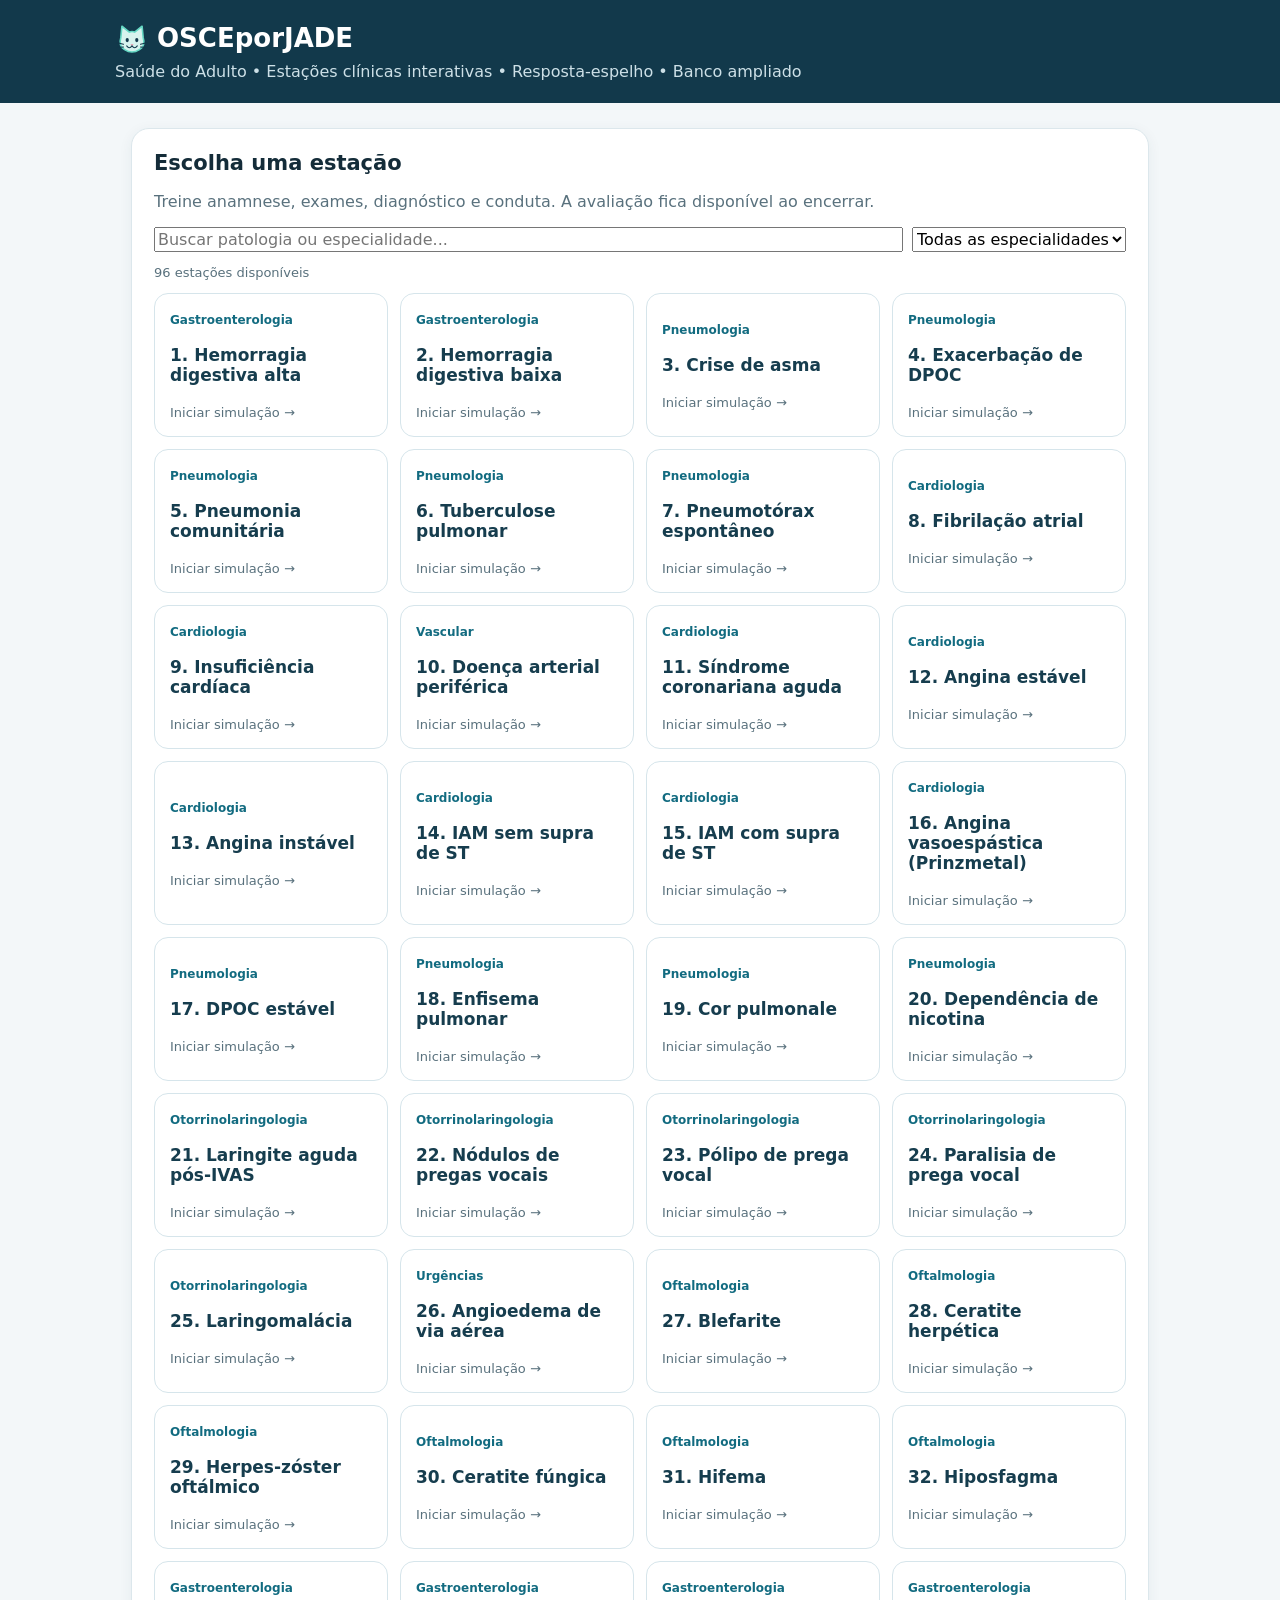
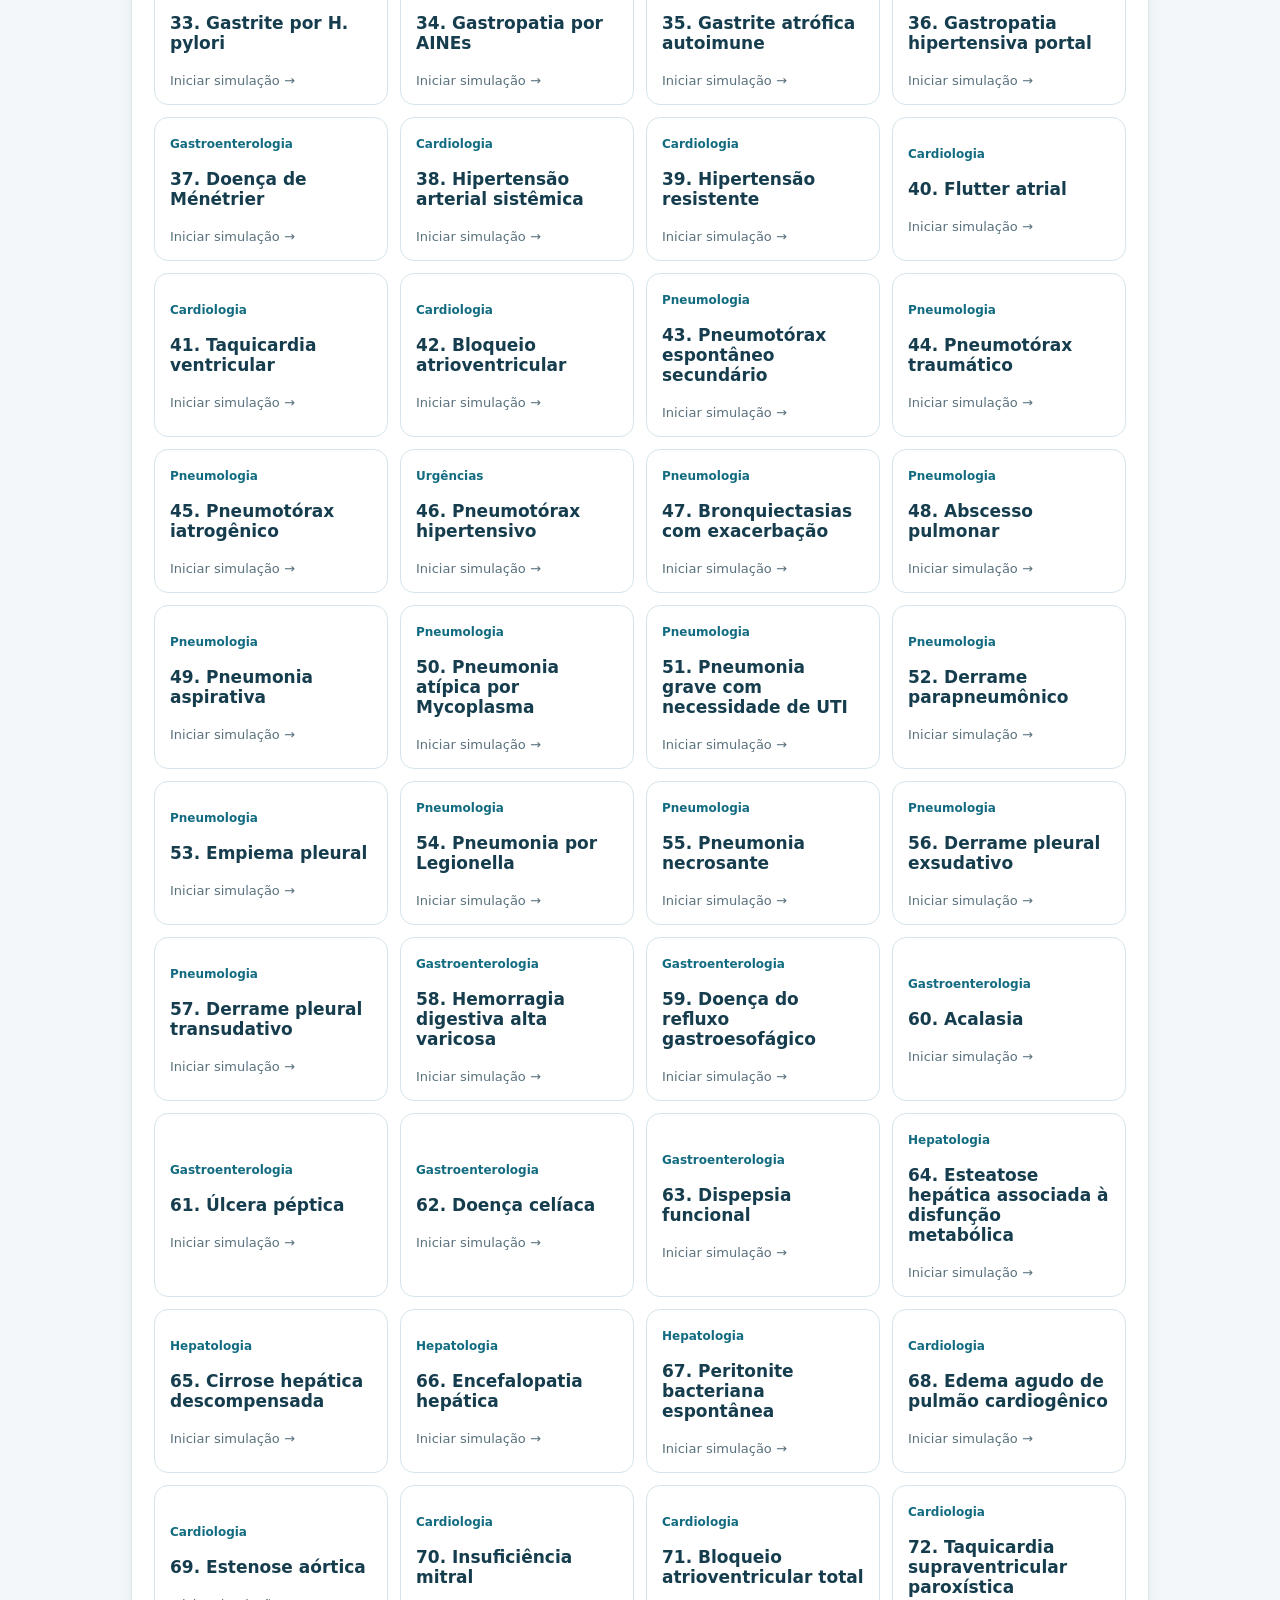
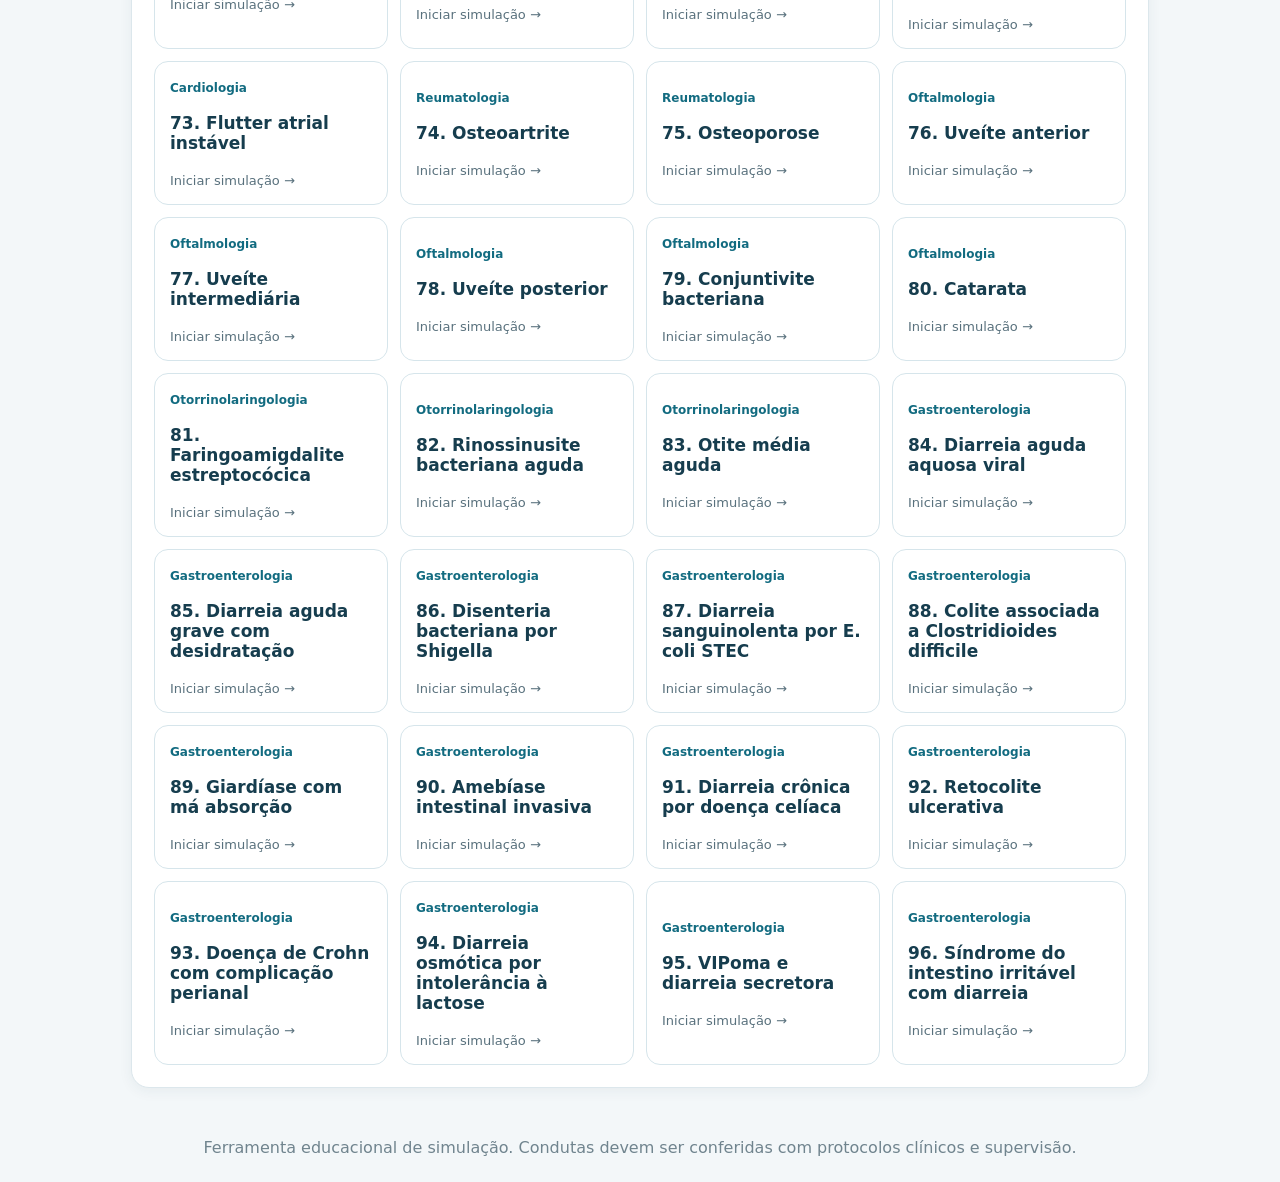
==== commit de07e3f2: "Rename OSCEporJADE_96_estacoes_index.html to index.html" ====
--- a/index.html
+++ b/index.html
@@ -1,4 +1,4 @@
 <!doctype html><html lang="pt-BR"><head><meta charset="utf-8"><meta name="viewport" content="width=device-width,initial-scale=1"><title>OSCEporJADE | Saúde do Adulto</title><link rel="icon" href="data:image/svg+xml,%3Csvg%20xmlns%3D%22http%3A//www.w3.org/2000/svg%22%20viewBox%3D%220%200%2064%2064%22%3E%3Cpath%20d%3D%22M11%2029%2013%208%2027%2019%2037%2019%2051%208%2053%2029Q58%2045%2046%2052Q32%2061%2018%2052Q6%2045%2011%2029%22%20fill%3D%22%23d7f3ee%22%20stroke%3D%22%2312394b%22%20stroke-width%3D%223%22/%3E%3Ccircle%20cx%3D%2223%22%20cy%3D%2234%22%20r%3D%223%22/%3E%3Ccircle%20cx%3D%2241%22%20cy%3D%2234%22%20r%3D%223%22/%3E%3Cpath%20d%3D%22m29%2042%203%203%203-3%22%20fill%3D%22%23e88ca4%22/%3E%3C/svg%3E"><style>:root{font-family:system-ui,-apple-system,sans-serif;color:#142c39;background:#f3f7f9}*{box-sizing:border-box}body{margin:0}header{background:#12394b;color:white;padding:22px max(18px,calc((100vw - 1050px)/2))}header h1{margin:0;font-size:26px}header p{margin:6px 0 0;color:#cde0e7}main{max-width:1050px;margin:25px auto;padding:0 16px}.panel{background:white;border:1px solid #dce7ec;border-radius:18px;padding:22px;margin:16px 0;box-shadow:0 3px 14px #193f5110}.toolbar{display:flex;gap:9px;flex-wrap:wrap}button,select,input,textarea{font:inherit}button{cursor:pointer;border:1px solid #c5d6de;border-radius:10px;background:white;color:#163d4e;padding:10px 14px}button.primary{background:#126b80;color:white;border-color:#126b80}button:disabled{opacity:.5;cursor:not-allowed}.grid{display:grid;grid-template-columns:repeat(auto-fit,minmax(230px,1fr));gap:12px}.case{border:1px solid #d6e5eb;border-radius:14px;padding:15px;text-align:left;min-height:120px}.case:hover{border-color:#16839a;background:#f2fbfd}.tag{font-size:12px;color:#126b80;font-weight:700}.muted{color:#59717d}.hidden{display:none}.chat{max-height:360px;overflow:auto;background:#f5f9fb;border-radius:12px;padding:12px;min-height:90px}.bubble{padding:10px 12px;margin:8px 0;border-radius:12px;max-width:90%;white-space:pre-wrap}.patient{background:#e2eef2}.student{background:#d6f3eb;margin-left:auto}.questions{display:flex;flex-wrap:wrap;gap:8px;margin-top:12px}.questions button{font-size:13px}.check{display:flex;align-items:flex-start;gap:10px;padding:9px 0;border-bottom:1px solid #edf2f4}.check input{margin-top:4px;transform:scale(1.2)}.cols{display:grid;grid-template-columns:1.15fr .85fr;gap:16px}@media(max-width:740px){.cols{grid-template-columns:1fr}}.result{white-space:pre-wrap;background:#eaf7f2;padding:15px;border-radius:12px}.warn{background:#fff4e8;padding:12px;border-radius:10px}.small{font-size:13px}textarea{width:100%;min-height:90px;border:1px solid #c8d8e0;border-radius:10px;padding:10px}h2{margin-top:0;font-size:21px}h3{font-size:17px}footer{text-align:center;color:#70848e;padding:25px}</style></head><body><header><h1><svg xmlns="http://www.w3.org/2000/svg" width="34" height="34" viewBox="0 0 64 64" style="vertical-align:middle;margin-right:8px" aria-label="Ícone de gatinho" role="img"><path d="M11 29 13 8 27 19 Q32 17 37 19 L51 8 53 29 Q58 45 46 52 Q32 61 18 52 Q6 45 11 29Z" fill="#d7f3ee" stroke="#65d8c4" stroke-width="3" stroke-linejoin="round"/><ellipse cx="23" cy="34" rx="3" ry="4" fill="#12394b"/><ellipse cx="41" cy="34" rx="3" ry="4" fill="#12394b"/><path d="m29 42 3 3 3-3Z" fill="#e88ca4"/><path d="M32 45q-5 7-10 0m10 0q5 7 10 0M16 42 4 39m12 8L4 48m44-6 12-3m-12 8 12 1" fill="none" stroke="#12394b" stroke-width="2" stroke-linecap="round"/></svg>OSCEporJADE</h1><p>Saúde do Adulto • Estações clínicas interativas • Resposta-espelho • Banco ampliado</p></header><main><section id="home" class="panel"><h2>Escolha uma estação</h2><p class="muted">Treine anamnese, exames, diagnóstico e conduta. A avaliação fica disponível ao encerrar.</p><div class="toolbar" style="margin:12px 0"><input id="searchCases" type="search" placeholder="Buscar patologia ou especialidade..." oninput="renderHome()" style="flex:1;min-width:200px"><select id="filterArea" onchange="renderHome()"><option value="">Todas as especialidades</option></select></div><p id="totalCases" class="muted small"></p><div class="grid" id="caseGrid"></div></section><section id="station" class="hidden"><div class="toolbar"><button onclick="goHome()">← Estações</button><button onclick="restart()">↻ Reiniciar</button><span id="stationName" style="align-self:center;font-weight:700"></span></div><div class="panel"><div class="tag" id="area"></div><h2 id="chief"></h2><p class="muted">Você é o(a) estudante responsável pelo atendimento. O paciente aguarda suas perguntas.</p><div class="warn small">Primeiro passo: higienizar as mãos, apresentar-se, perguntar e confirmar o nome do paciente. Em emergências, avalie ABCDE e acione ajuda imediatamente.</div></div><div class="cols"><div><div class="panel"><h3>Paciente simulado</h3><div id="chat" class="chat" aria-live="polite"></div><div id="questions" class="questions"></div></div><div class="panel"><h3>Solicitar exames</h3><div id="exams" class="questions"></div><div id="examResults"></div></div><div class="panel"><h3>Seu raciocínio clínico</h3><label>Hipótese diagnóstica<textarea id="diagnosis" placeholder="Qual é a principal hipótese?"></textarea></label><label>Conduta e tratamento<textarea id="management" placeholder="Descreva a conduta inicial e o tratamento."></textarea></label></div></div><div><div class="panel"><h3>Checklist da estação</h3><p class="muted small">Marque apenas o que você realmente realizou ou verbalizou.</p><div id="checklist"></div><p id="progress"></p><button class="primary" onclick="finish()">Encerrar e ver avaliação</button></div><div id="feedback" class="panel hidden"></div></div></div></section></main><footer>Ferramenta educacional de simulação. Condutas devem ser conferidas com protocolos clínicos e supervisão.</footer><script>
 const common=['Higienizou as mãos','Apresentou-se ao paciente','Perguntou e confirmou o nome','Explicou o atendimento e pediu consentimento'];
-const cases=[{"id":"hda","area":"Gastroenterologia","name":"Hemorragia digestiva alta","chief":"“Vomitei sangue e fiquei tonto.”","patient":"Carlos, 57 anos","answers":[["Quando começou?","Hoje cedo. Primeiro tive um vômito escuro, depois saiu sangue vermelho."],["Como estão as fezes?","Desde ontem estão pretas e com cheiro muito forte."],["Usa medicamentos?","Tomo anti-inflamatório quase todo dia por dor nas costas."],["Sente tontura ou desmaiou?","Estou tonto quando me levanto."],["Tem doença no fígado ou bebe álcool?","Não sei de doença no fígado. Bebo socialmente."]],"exams":[["Sinais vitais","PA 90/60 mmHg; FC 118 bpm; FR 22 irpm; SpO₂ 96%."],["Hemograma","Hemoglobina 8,2 g/dL; plaquetas 230.000/mm³."],["Ureia, creatinina e coagulação","Ureia 68 mg/dL; creatinina 1,0 mg/dL; INR 1,1."],["EDA após estabilização","Úlcera duodenal com sangramento ativo (Forrest Ib)."]],"points":["Investigou hematêmese, melena e medicamentos","Avaliou instabilidade hemodinâmica","Solicitou hemograma, coagulação e tipagem sanguínea","Indicou dois acessos venosos calibrosos e ressuscitação guiada","Solicitou EDA após estabilização","Indicou IBP e hemostasia endoscópica"],"answer":"HDA não varicosa por úlcera duodenal sangrante. ABCDE, monitorização, 2 acessos calibrosos, coleta laboratorial e tipagem/prova cruzada, reposição guiada e avaliação transfusional; EDA após estabilização, hemostasia endoscópica e IBP. Pesquisar H. pylori e suspender AINE."},{"id":"hdb","area":"Gastroenterologia","name":"Hemorragia digestiva baixa","chief":"“Saiu muito sangue vermelho nas fezes.”","patient":"Helena, 68 anos","answers":[["Como é o sangramento?","Sangue vermelho vivo, quase sem dor."],["Tem dor abdominal?","Não, apenas um desconforto leve."],["Mudou o hábito intestinal?","Não."],["Usa medicamentos?","Tomo AAS diariamente."],["Teve tontura?","Um pouco quando levantei."]],"exams":[["Sinais vitais","PA 110/70 mmHg, FC 98 bpm."],["Hemograma","Hb 10,4 g/dL."],["Colonoscopia após preparo","Divertículos colônicos e estigma de sangramento recente."]],"points":["Caracterizou hematoquezia/enterorragia","Pesquisou AAS, anticoagulantes e alterações intestinais","Avaliou sinais vitais e perfusão","Solicitou hemograma e exames de coagulação","Indicou colonoscopia após estabilização","Planejou suporte e hemostasia conforme achado"],"answer":"HDB provavelmente diverticular. Avaliar estabilidade, acesso venoso e exames; colonoscopia após preparo em paciente estável. Se sangramento volumoso persistente, considerar angiotomografia e intervenção."},{"id":"asma","area":"Pneumologia","name":"Crise de asma","chief":"“Estou chiando e com falta de ar.”","patient":"Luísa, 24 anos","answers":[["Quando começou?","Depois de limpar um quarto empoeirado."],["Tem sintomas à noite?","Às vezes acordo tossindo."],["Já teve crises?","Sim, tenho asma desde criança."],["Usa bombinha?","Só salbutamol quando fico ruim."],["Consegue falar frases completas?","Sim, mas preciso parar um pouco para respirar."]],"exams":[["Sinais vitais","FC 108 bpm, FR 26 irpm, SpO₂ 94%."],["Ausculta","Sibilos expiratórios difusos."],["Pico de fluxo","65% do melhor valor pessoal."]],"points":["Pesquisou gatilhos e sintomas noturnos","Investigou medicações e crises anteriores","Avaliou fala, esforço respiratório e SpO₂","Classificou a gravidade da exacerbação","Indicou broncodilatador de alívio e corticoide conforme gravidade","Orientou tratamento controlador com corticoide inalatório"],"answer":"Exacerbação asmática. Avaliar gravidade, oxigênio se necessário, SABA repetido com espaçador/nebulização, corticoide sistêmico conforme gravidade, reavaliar resposta; revisar tratamento com corticoide inalatório e plano de ação."},{"id":"dpoc","area":"Pneumologia","name":"Exacerbação de DPOC","chief":"“Minha falta de ar piorou e o catarro mudou.”","patient":"José, 69 anos","answers":[["Há quanto tempo piorou?","Há três dias."],["O catarro mudou?","Aumentou e ficou amarelado."],["É fumante?","Fumei por 40 anos."],["Tem diagnóstico pulmonar?","Tenho DPOC e uso duas bombinhas."],["Tem febre?","Não medi, mas tive calafrios."]],"exams":[["Sinais vitais","FR 28, FC 106, SpO₂ 87% em ar ambiente."],["Gasometria","pH 7,32; PaCO₂ 56 mmHg; PaO₂ 55 mmHg."],["RX tórax","Hiperinsuflação, sem consolidação focal."]],"points":["Investigou dispneia, volume e purulência do escarro","Investigou tabagismo e tratamento habitual","Avaliou saturação e sinais de insuficiência respiratória","Solicitou gasometria e RX conforme gravidade","Indicou O₂ alvo 88–92% e broncodilatadores","Considerou corticoide, antibiótico e VNI conforme critérios"],"answer":"Exacerbação de DPOC com acidose respiratória hipercápnica. Oxigênio controlado (SpO₂ 88–92%), SABA/SAMA, corticoide sistêmico, antibiótico pela purulência e sintomas, considerar VNI e internação."},{"id":"pneumonia","area":"Pneumologia","name":"Pneumonia comunitária","chief":"“Estou com febre, tosse e dor ao respirar.”","patient":"Marta, 52 anos","answers":[["Há quantos dias?","Quatro dias."],["Tem catarro?","Sim, amarelado."],["Sente dor no peito?","Dói do lado direito ao respirar fundo."],["Tem doenças prévias?","Tenho hipertensão controlada."],["Tem falta de ar?","Um pouco ao caminhar."]],"exams":[["Sinais vitais","Temperatura 38,5 °C, FR 24, PA 125/80, SpO₂ 95%."],["Ausculta","Crepitações na base direita."],["RX tórax","Consolidação em lobo inferior direito."]],"points":["Investigou febre, tosse, escarro e dispneia","Avaliou comorbidades e gravidade","Realizou ausculta pulmonar","Solicitou RX de tórax","Estratificou necessidade de internação","Indicou antibiótico empírico adequado ao contexto"],"answer":"Pneumonia adquirida na comunidade, aparentemente sem critérios de gravidade maior. Estratificar CURB-65 e contexto clínico, antibiótico empírico conforme protocolo local, hidratação, analgesia e reavaliação."},{"id":"tb","area":"Pneumologia","name":"Tuberculose pulmonar","chief":"“Tosso há semanas e estou emagrecendo.”","patient":"Raimundo, 46 anos","answers":[["Há quanto tempo tosse?","Mais de um mês."],["Tem febre?","No fim da tarde."],["Sua à noite?","Acordo com a roupa molhada."],["Perdeu peso?","Uns seis quilos sem querer."],["Alguém próximo teve tuberculose?","Meu colega de casa tratou há um ano."]],"exams":[["RX tórax","Opacidade e cavitação em ápice direito."],["TRM-TB","Mycobacterium tuberculosis detectado; resistência à rifampicina não detectada."],["Teste de HIV","Teste ofertado, resultado pendente."]],"points":["Investigou duração da tosse e sintomas constitucionais","Pesquisou contato e fatores de risco","Orientou precauções respiratórias","Solicitou TRM-TB e RX","Ofertou teste HIV e investigação de contatos","Indicou esquema para TB sensível e acompanhamento"],"answer":"Tuberculose pulmonar bacteriologicamente confirmada. Precauções respiratórias, notificação, investigação de contatos, avaliar HIV; esquema básico 2RHZE/4RH para TB sensível, conforme protocolo."},{"id":"pneumotorax","area":"Pneumologia","name":"Pneumotórax espontâneo","chief":"“Senti uma dor súbita no peito e falta de ar.”","patient":"Pedro, 22 anos","answers":[["Como começou?","De repente, enquanto estava sentado."],["Teve trauma?","Não."],["Fuma?","Não."],["Já teve isso?","Nunca."],["A dor piora ao respirar?","Sim, do lado esquerdo."]],"exams":[["Sinais vitais","PA 120/75, FC 100, SpO₂ 96%, sem instabilidade."],["Exame pulmonar","Murmúrio vesicular reduzido à esquerda."],["RX tórax","Pneumotórax esquerdo sem desvio mediastinal."]],"points":["Investigou início súbito, trauma e tabagismo","Avaliou estabilidade e sinais de tensão","Examinou os dois hemitórax","Solicitou imagem em paciente estável","Definiu observação/aspiração/dreno conforme tamanho e sintomas","Orientou seguimento e sinais de retorno"],"answer":"Pneumotórax espontâneo primário estável. Avaliar tamanho, sintomas e protocolo para observação, aspiração ou drenagem. Se sinais de tensão: descompressão imediata, sem esperar RX."},{"id":"fa","area":"Cardiologia","name":"Fibrilação atrial","chief":"“Meu coração está disparado e irregular.”","patient":"Antônio, 73 anos","answers":[["Quando começou?","Hoje pela manhã."],["Tem dor no peito ou desmaio?","Não."],["Sente falta de ar?","Leve."],["Tem hipertensão ou diabetes?","Tenho hipertensão."],["Usa anticoagulante?","Não."]],"exams":[["Sinais vitais","PA 130/80, FC 138 irregular, SpO₂ 97%."],["ECG","Ritmo irregularmente irregular, sem ondas P organizadas."],["Eletrólitos e TSH","Sem alterações relevantes."]],"points":["Investigou início, síncope e dor torácica","Avaliou estabilidade hemodinâmica","Solicitou ECG de 12 derivações","Reconheceu FA com resposta ventricular rápida","Indicou controle de frequência em paciente estável","Avaliou risco tromboembólico e anticoagulação"],"answer":"FA com resposta ventricular rápida, hemodinamicamente estável. Controlar frequência conforme função ventricular e contraindicações, investigar gatilhos e avaliar anticoagulação. Instabilidade atribuível à FA exige cardioversão sincronizada."},{"id":"ic","area":"Cardiologia","name":"Insuficiência cardíaca","chief":"“Fico sem ar deitado e minhas pernas incham.”","patient":"Francisca, 66 anos","answers":[["Quantos travesseiros usa?","Três, senão fico sufocada."],["Acorda à noite com falta de ar?","Sim."],["As pernas incham?","No fim do dia."],["Tem doenças prévias?","Hipertensão e infarto antigo."],["Usa diurético?","Às vezes esqueço."]],"exams":[["Exame físico","Edema bilateral, estertores bibasais, turgência jugular."],["BNP","Elevado."],["Ecocardiograma","Fração de ejeção de 32%."]],"points":["Investigou ortopneia, DPN e edema","Pesquisou infarto, HAS e adesão","Avaliou sinais de congestão e perfusão","Solicitou ECG, BNP e ecocardiograma","Indicou diurético para congestão","Citou tratamento modificador de prognóstico na ICFEr"],"answer":"Insuficiência cardíaca com fração de ejeção reduzida (32%) e congestão. Avaliar necessidade de internação, diurético para congestão e otimizar ARNI/IECA/BRA, betabloqueador, antagonista mineralocorticoide e iSGLT2 conforme tolerância."},{"id":"dap","area":"Vascular","name":"Doença arterial periférica","chief":"“Minha panturrilha dói quando caminho.”","patient":"Sebastião, 64 anos","answers":[["Quando dói?","Depois de caminhar uns 200 metros."],["Melhora quando para?","Em poucos minutos."],["Tem dor em repouso?","Não."],["Fuma ou tem diabetes?","Fumo e tenho diabetes."],["Tem feridas nos pés?","Não."]],"exams":[["Exame vascular","Pulsos pediosos diminuídos; pele fria, sem úlcera."],["Índice tornozelo-braquial","ITB direito 0,65."],["Doppler arterial","Doença aterosclerótica femoropoplítea."]],"points":["Caracterizou claudicação e distância de marcha","Investigou tabagismo e diabetes","Palpou pulsos e inspecionou membros","Solicitou ITB","Indicou exercício supervisionado e cessar tabagismo","Indicou estatina e terapia antitrombótica apropriada"],"answer":"DAP sintomática com claudicação intermitente. Cessar tabagismo, exercício estruturado, estatina de alta intensidade, antiagregante conforme indicação e controle de fatores de risco; avaliar revascularização se limitação persistente."},{"id":"iam","area":"Cardiologia","name":"Síndrome coronariana aguda","chief":"“Estou com uma pressão forte no peito.”","patient":"Roberto, 59 anos","answers":[["Quando começou?","Há 40 minutos, mesmo em repouso."],["Irradia para algum lugar?","Braço esquerdo e mandíbula."],["Tem suor frio ou náusea?","Sim, os dois."],["Tem fatores de risco?","Sou diabético e hipertenso."],["Tomou alguma medicação?","Ainda não."]],"exams":[["Sinais vitais","PA 145/90, FC 104, SpO₂ 96%."],["ECG imediato","Supradesnivelamento de ST em DII, DIII e aVF."],["Troponina","Elevada na coleta inicial."]],"points":["Reconheceu dor típica e sintomas associados","Avaliou ABC e sinais vitais","Solicitou ECG em até 10 minutos","Reconheceu IAM com supra inferior","Indicou antiagregação/anticoagulação conforme protocolo","Acionou reperfusão imediata e equipe especializada"],"answer":"IAM com supra de ST inferior. Monitorização, ECG, AAS e demais antitrombóticos conforme protocolo e contraindicações; reperfusão imediata por angioplastia primária ou fibrinólise quando indicada. Não atrasar reperfusão aguardando troponina."},{"id":"extra0","area":"Cardiologia","name":"Angina estável","chief":"“Homem de 58 anos com dor opressiva retroesternal ao subir escadas, aliviada em repouso.”","patient":"Paciente simulado","answers":[["O que trouxe você à consulta?","Homem de 58 anos com dor opressiva retroesternal ao subir escadas, aliviada em repouso."],["Quando começaram os sintomas e como evoluíram?","Os sintomas motivaram esta consulta. Gostaria que você investigasse o início, a evolução e os sinais de gravidade."],["Quais antecedentes, medicamentos e fatores de risco devo investigar?","Investigar início, duração, irradiação, relação com esforço, fatores de risco e sintomas associados."],["Há algum sinal de alerta ou sintoma associado?","Investigue: Investigar início, duração, irradiação, relação com esforço, fatores de risco e sintomas associados."],["O que mais é importante perguntar?","Diferenciar dor estável de síndrome coronariana aguda."]],"exams":[["Sinais vitais e avaliação inicial","Avaliar pressão arterial, frequência cardíaca, frequência respiratória, saturação e estabilidade clínica conforme contexto."],["Exame físico direcionado","Sinais vitais, ausculta cardíaca e pulmonar, perfusão e sinais de insuficiência cardíaca."],["Exames complementares indicados","ECG e avaliação de risco; considerar teste funcional conforme quadro clínico."]],"points":["Investigou a queixa principal e a cronologia dos sintomas","Pesquisou fatores de risco, antecedentes e medicamentos","Pesquisou sinais de alarme e avaliou estabilidade","Realizou exame físico dirigido: Sinais vitais, ausculta cardíaca e pulmonar, perfusão e sinais de insuficiência cardíaca.","Indicou exames: ECG e avaliação de risco; considerar teste funcional conforme quadro clínico.","Formulou hipótese diagnóstica e diferenciais","Definiu conduta inicial: Controle de fatores de risco, estatina e terapia antianginosa conforme avaliação."],"answer":"RESPOSTA-ESPELHO DO AVALIADOR\n\nDiagnóstico principal: Doença arterial coronariana crônica com angina estável.\n\nAnamnese esperada: Investigar início, duração, irradiação, relação com esforço, fatores de risco e sintomas associados.\n\nExame físico: Sinais vitais, ausculta cardíaca e pulmonar, perfusão e sinais de insuficiência cardíaca.\n\nExames e interpretação: ECG e avaliação de risco; considerar teste funcional conforme quadro clínico.\n\nConduta e tratamento: Controle de fatores de risco, estatina e terapia antianginosa conforme avaliação.\n\nPonto-chave: Diferenciar dor estável de síndrome coronariana aguda."},{"id":"extra1","area":"Cardiologia","name":"Angina instável","chief":"“Mulher de 64 anos relata dor torácica nova, intensa, inclusive em repouso.”","patient":"Paciente simulado","answers":[["O que trouxe você à consulta?","Mulher de 64 anos relata dor torácica nova, intensa, inclusive em repouso."],["Quando começaram os sintomas e como evoluíram?","Os sintomas motivaram esta consulta. Gostaria que você investigasse o início, a evolução e os sinais de gravidade."],["Quais antecedentes, medicamentos e fatores de risco devo investigar?","Caracterizar dor e sinais de instabilidade; avaliar fatores de risco."],["Há algum sinal de alerta ou sintoma associado?","Investigue: Caracterizar dor e sinais de instabilidade; avaliar fatores de risco."],["O que mais é importante perguntar?","Angina instável não apresenta necrose miocárdica demonstrável por troponina."]],"exams":[["Sinais vitais e avaliação inicial","Avaliar pressão arterial, frequência cardíaca, frequência respiratória, saturação e estabilidade clínica conforme contexto."],["Exame físico direcionado","PA, FC, saturação, perfusão e ausculta."],["Exames complementares indicados","ECG seriado e troponinas seriadas."]],"points":["Investigou a queixa principal e a cronologia dos sintomas","Pesquisou fatores de risco, antecedentes e medicamentos","Pesquisou sinais de alarme e avaliou estabilidade","Realizou exame físico dirigido: PA, FC, saturação, perfusão e ausculta.","Indicou exames: ECG seriado e troponinas seriadas.","Formulou hipótese diagnóstica e diferenciais","Definiu conduta inicial: Avaliação emergencial, monitorização e protocolo de SCA."],"answer":"RESPOSTA-ESPELHO DO AVALIADOR\n\nDiagnóstico principal: Síndrome coronariana aguda sem supra até investigação.\n\nAnamnese esperada: Caracterizar dor e sinais de instabilidade; avaliar fatores de risco.\n\nExame físico: PA, FC, saturação, perfusão e ausculta.\n\nExames e interpretação: ECG seriado e troponinas seriadas.\n\nConduta e tratamento: Avaliação emergencial, monitorização e protocolo de SCA.\n\nPonto-chave: Angina instável não apresenta necrose miocárdica demonstrável por troponina."},{"id":"extra2","area":"Cardiologia","name":"IAM sem supra de ST","chief":"“Homem de 67 anos com dor torácica persistente, troponina elevada e ECG sem supra.”","patient":"Paciente simulado","answers":[["O que trouxe você à consulta?","Homem de 67 anos com dor torácica persistente, troponina elevada e ECG sem supra."],["Quando começaram os sintomas e como evoluíram?","Os sintomas motivaram esta consulta. Gostaria que você investigasse o início, a evolução e os sinais de gravidade."],["Quais antecedentes, medicamentos e fatores de risco devo investigar?","Dor, início, dispneia, síncope, sangramento e contraindicações terapêuticas."],["Há algum sinal de alerta ou sintoma associado?","Investigue: Dor, início, dispneia, síncope, sangramento e contraindicações terapêuticas."],["O que mais é importante perguntar?","Troponina positiva indica lesão miocárdica; interpretar com quadro clínico."]],"exams":[["Sinais vitais e avaliação inicial","Avaliar pressão arterial, frequência cardíaca, frequência respiratória, saturação e estabilidade clínica conforme contexto."],["Exame físico direcionado","Estabilidade hemodinâmica e sinais de congestão."],["Exames complementares indicados","ECG seriado, troponina e estratificação de risco."]],"points":["Investigou a queixa principal e a cronologia dos sintomas","Pesquisou fatores de risco, antecedentes e medicamentos","Pesquisou sinais de alarme e avaliou estabilidade","Realizou exame físico dirigido: Estabilidade hemodinâmica e sinais de congestão.","Indicou exames: ECG seriado, troponina e estratificação de risco.","Formulou hipótese diagnóstica e diferenciais","Definiu conduta inicial: Antiagregação e anticoagulação conforme protocolo, estatina e avaliação invasiva conforme risco."],"answer":"RESPOSTA-ESPELHO DO AVALIADOR\n\nDiagnóstico principal: IAM sem supradesnivelamento de ST.\n\nAnamnese esperada: Dor, início, dispneia, síncope, sangramento e contraindicações terapêuticas.\n\nExame físico: Estabilidade hemodinâmica e sinais de congestão.\n\nExames e interpretação: ECG seriado, troponina e estratificação de risco.\n\nConduta e tratamento: Antiagregação e anticoagulação conforme protocolo, estatina e avaliação invasiva conforme risco.\n\nPonto-chave: Troponina positiva indica lesão miocárdica; interpretar com quadro clínico."},{"id":"extra3","area":"Cardiologia","name":"IAM com supra de ST","chief":"“Paciente de 55 anos com dor torácica há 90 minutos e supra de ST no ECG.”","patient":"Paciente simulado","answers":[["O que trouxe você à consulta?","Paciente de 55 anos com dor torácica há 90 minutos e supra de ST no ECG."],["Quando começaram os sintomas e como evoluíram?","Os sintomas motivaram esta consulta. Gostaria que você investigasse o início, a evolução e os sinais de gravidade."],["Quais antecedentes, medicamentos e fatores de risco devo investigar?","Hora exata do início e contraindicações à reperfusão."],["Há algum sinal de alerta ou sintoma associado?","Investigue: Hora exata do início e contraindicações à reperfusão."],["O que mais é importante perguntar?","Tempo até reperfusão é crítico."]],"exams":[["Sinais vitais e avaliação inicial","Avaliar pressão arterial, frequência cardíaca, frequência respiratória, saturação e estabilidade clínica conforme contexto."],["Exame físico direcionado","Sinais vitais, choque, congestão, perfusão."],["Exames complementares indicados","ECG imediato; exames sem atrasar reperfusão."]],"points":["Investigou a queixa principal e a cronologia dos sintomas","Pesquisou fatores de risco, antecedentes e medicamentos","Pesquisou sinais de alarme e avaliou estabilidade","Realizou exame físico dirigido: Sinais vitais, choque, congestão, perfusão.","Indicou exames: ECG imediato; exames sem atrasar reperfusão.","Formulou hipótese diagnóstica e diferenciais","Definiu conduta inicial: Ativar reperfusão urgente, preferencialmente angioplastia primária; considerar fibrinólise quando indicada."],"answer":"RESPOSTA-ESPELHO DO AVALIADOR\n\nDiagnóstico principal: IAM com supradesnivelamento de ST.\n\nAnamnese esperada: Hora exata do início e contraindicações à reperfusão.\n\nExame físico: Sinais vitais, choque, congestão, perfusão.\n\nExames e interpretação: ECG imediato; exames sem atrasar reperfusão.\n\nConduta e tratamento: Ativar reperfusão urgente, preferencialmente angioplastia primária; considerar fibrinólise quando indicada.\n\nPonto-chave: Tempo até reperfusão é crítico."},{"id":"extra4","area":"Cardiologia","name":"Angina vasoespástica (Prinzmetal)","chief":"“Mulher de 43 anos apresenta episódios de dor torácica em repouso, geralmente de madrugada.”","patient":"Paciente simulado","answers":[["O que trouxe você à consulta?","Mulher de 43 anos apresenta episódios de dor torácica em repouso, geralmente de madrugada."],["Quando começaram os sintomas e como evoluíram?","Os sintomas motivaram esta consulta. Gostaria que você investigasse o início, a evolução e os sinais de gravidade."],["Quais antecedentes, medicamentos e fatores de risco devo investigar?","Padrão temporal, tabagismo e uso de vasoconstritores."],["Há algum sinal de alerta ou sintoma associado?","Investigue: Padrão temporal, tabagismo e uso de vasoconstritores."],["O que mais é importante perguntar?","Betabloqueadores podem agravar vasoespasmo."]],"exams":[["Sinais vitais e avaliação inicial","Avaliar pressão arterial, frequência cardíaca, frequência respiratória, saturação e estabilidade clínica conforme contexto."],["Exame físico direcionado","Avaliar sinais vitais e descartar SCA."],["Exames complementares indicados","ECG durante a dor e avaliação cardiológica."]],"points":["Investigou a queixa principal e a cronologia dos sintomas","Pesquisou fatores de risco, antecedentes e medicamentos","Pesquisou sinais de alarme e avaliou estabilidade","Realizou exame físico dirigido: Avaliar sinais vitais e descartar SCA.","Indicou exames: ECG durante a dor e avaliação cardiológica.","Formulou hipótese diagnóstica e diferenciais","Definiu conduta inicial: Bloqueadores de canal de cálcio e nitratos conforme avaliação."],"answer":"RESPOSTA-ESPELHO DO AVALIADOR\n\nDiagnóstico principal: Angina vasoespástica.\n\nAnamnese esperada: Padrão temporal, tabagismo e uso de vasoconstritores.\n\nExame físico: Avaliar sinais vitais e descartar SCA.\n\nExames e interpretação: ECG durante a dor e avaliação cardiológica.\n\nConduta e tratamento: Bloqueadores de canal de cálcio e nitratos conforme avaliação.\n\nPonto-chave: Betabloqueadores podem agravar vasoespasmo."},{"id":"extra5","area":"Pneumologia","name":"DPOC estável","chief":"“Homem de 69 anos, tabagista, com tosse produtiva crônica e dispneia progressiva.”","patient":"Paciente simulado","answers":[["O que trouxe você à consulta?","Homem de 69 anos, tabagista, com tosse produtiva crônica e dispneia progressiva."],["Quando começaram os sintomas e como evoluíram?","Os sintomas motivaram esta consulta. Gostaria que você investigasse o início, a evolução e os sinais de gravidade."],["Quais antecedentes, medicamentos e fatores de risco devo investigar?","Carga tabágica, dispneia mMRC, CAT e exacerbações no último ano."],["Há algum sinal de alerta ou sintoma associado?","Investigue: Carga tabágica, dispneia mMRC, CAT e exacerbações no último ano."],["O que mais é importante perguntar?","Separar gravidade espirométrica de sintomas e exacerbações."]],"exams":[["Sinais vitais e avaliação inicial","Avaliar pressão arterial, frequência cardíaca, frequência respiratória, saturação e estabilidade clínica conforme contexto."],["Exame físico direcionado","Tórax hiperinsuflado, ausculta, sinais de cor pulmonale."],["Exames complementares indicados","Espirometria pós-broncodilatador: VEF1/CVF < 0,70."]],"points":["Investigou a queixa principal e a cronologia dos sintomas","Pesquisou fatores de risco, antecedentes e medicamentos","Pesquisou sinais de alarme e avaliou estabilidade","Realizou exame físico dirigido: Tórax hiperinsuflado, ausculta, sinais de cor pulmonale.","Indicou exames: Espirometria pós-broncodilatador: VEF1/CVF < 0,70.","Formulou hipótese diagnóstica e diferenciais","Definiu conduta inicial: Cessar tabagismo, vacinas, broncodilatadores e reabilitação conforme classificação."],"answer":"RESPOSTA-ESPELHO DO AVALIADOR\n\nDiagnóstico principal: Doença pulmonar obstrutiva crônica.\n\nAnamnese esperada: Carga tabágica, dispneia mMRC, CAT e exacerbações no último ano.\n\nExame físico: Tórax hiperinsuflado, ausculta, sinais de cor pulmonale.\n\nExames e interpretação: Espirometria pós-broncodilatador: VEF1/CVF < 0,70.\n\nConduta e tratamento: Cessar tabagismo, vacinas, broncodilatadores e reabilitação conforme classificação.\n\nPonto-chave: Separar gravidade espirométrica de sintomas e exacerbações."},{"id":"extra7","area":"Pneumologia","name":"Enfisema pulmonar","chief":"“Paciente de 63 anos, ex-tabagista, com dispneia e TC mostrando áreas de baixa atenuação.”","patient":"Paciente simulado","answers":[["O que trouxe você à consulta?","Paciente de 63 anos, ex-tabagista, com dispneia e TC mostrando áreas de baixa atenuação."],["Quando começaram os sintomas e como evoluíram?","Os sintomas motivaram esta consulta. Gostaria que você investigasse o início, a evolução e os sinais de gravidade."],["Quais antecedentes, medicamentos e fatores de risco devo investigar?","Tabagismo, evolução e limitações funcionais."],["Há algum sinal de alerta ou sintoma associado?","Investigue: Tabagismo, evolução e limitações funcionais."],["O que mais é importante perguntar?","TC alterada isoladamente não equivale a diagnóstico espirométrico de DPOC."]],"exams":[["Sinais vitais e avaliação inicial","Avaliar pressão arterial, frequência cardíaca, frequência respiratória, saturação e estabilidade clínica conforme contexto."],["Exame físico direcionado","Hiperinsuflação e murmúrio vesicular reduzido."],["Exames complementares indicados","TC caracteriza enfisema; espirometria verifica obstrução."]],"points":["Investigou a queixa principal e a cronologia dos sintomas","Pesquisou fatores de risco, antecedentes e medicamentos","Pesquisou sinais de alarme e avaliou estabilidade","Realizou exame físico dirigido: Hiperinsuflação e murmúrio vesicular reduzido.","Indicou exames: TC caracteriza enfisema; espirometria verifica obstrução.","Formulou hipótese diagnóstica e diferenciais","Definiu conduta inicial: Tratamento da doença de base e redução de exposições."],"answer":"RESPOSTA-ESPELHO DO AVALIADOR\n\nDiagnóstico principal: Enfisema, possível componente de DPOC.\n\nAnamnese esperada: Tabagismo, evolução e limitações funcionais.\n\nExame físico: Hiperinsuflação e murmúrio vesicular reduzido.\n\nExames e interpretação: TC caracteriza enfisema; espirometria verifica obstrução.\n\nConduta e tratamento: Tratamento da doença de base e redução de exposições.\n\nPonto-chave: TC alterada isoladamente não equivale a diagnóstico espirométrico de DPOC."},{"id":"extra8","area":"Pneumologia","name":"Cor pulmonale","chief":"“Homem com DPOC avançada apresenta edema de pernas e piora da dispneia.”","patient":"Paciente simulado","answers":[["O que trouxe você à consulta?","Homem com DPOC avançada apresenta edema de pernas e piora da dispneia."],["Quando começaram os sintomas e como evoluíram?","Os sintomas motivaram esta consulta. Gostaria que você investigasse o início, a evolução e os sinais de gravidade."],["Quais antecedentes, medicamentos e fatores de risco devo investigar?","Sintomas de insuficiência direita e doença pulmonar prévia."],["Há algum sinal de alerta ou sintoma associado?","Investigue: Sintomas de insuficiência direita e doença pulmonar prévia."],["O que mais é importante perguntar?","Diferenciar de insuficiência cardíaca esquerda."]],"exams":[["Sinais vitais e avaliação inicial","Avaliar pressão arterial, frequência cardíaca, frequência respiratória, saturação e estabilidade clínica conforme contexto."],["Exame físico direcionado","Edema, turgência jugular e sinais de hipertensão pulmonar."],["Exames complementares indicados","Ecocardiograma e investigação de hipoxemia."]],"points":["Investigou a queixa principal e a cronologia dos sintomas","Pesquisou fatores de risco, antecedentes e medicamentos","Pesquisou sinais de alarme e avaliou estabilidade","Realizou exame físico dirigido: Edema, turgência jugular e sinais de hipertensão pulmonar.","Indicou exames: Ecocardiograma e investigação de hipoxemia.","Formulou hipótese diagnóstica e diferenciais","Definiu conduta inicial: Tratar causa pulmonar e hipoxemia; avaliação especializada."],"answer":"RESPOSTA-ESPELHO DO AVALIADOR\n\nDiagnóstico principal: Cor pulmonale associado a doença pulmonar.\n\nAnamnese esperada: Sintomas de insuficiência direita e doença pulmonar prévia.\n\nExame físico: Edema, turgência jugular e sinais de hipertensão pulmonar.\n\nExames e interpretação: Ecocardiograma e investigação de hipoxemia.\n\nConduta e tratamento: Tratar causa pulmonar e hipoxemia; avaliação especializada.\n\nPonto-chave: Diferenciar de insuficiência cardíaca esquerda."},{"id":"extra9","area":"Pneumologia","name":"Dependência de nicotina","chief":"“Paciente de 46 anos fuma 25 cigarros/dia e quer parar.”","patient":"Paciente simulado","answers":[["O que trouxe você à consulta?","Paciente de 46 anos fuma 25 cigarros/dia e quer parar."],["Quando começaram os sintomas e como evoluíram?","Os sintomas motivaram esta consulta. Gostaria que você investigasse o início, a evolução e os sinais de gravidade."],["Quais antecedentes, medicamentos e fatores de risco devo investigar?","Estágio motivacional, tentativas prévias e teste de Fagerström."],["Há algum sinal de alerta ou sintoma associado?","Investigue: Estágio motivacional, tentativas prévias e teste de Fagerström."],["O que mais é importante perguntar?","Identificar contraindicações antes de prescrever bupropiona ou outras opções."]],"exams":[["Sinais vitais e avaliação inicial","Avaliar pressão arterial, frequência cardíaca, frequência respiratória, saturação e estabilidade clínica conforme contexto."],["Exame físico direcionado","Sinais vitais e avaliação de comorbidades."],["Exames complementares indicados","Avaliação clínica e dependência, sem exame confirmatório obrigatório."]],"points":["Investigou a queixa principal e a cronologia dos sintomas","Pesquisou fatores de risco, antecedentes e medicamentos","Pesquisou sinais de alarme e avaliou estabilidade","Realizou exame físico dirigido: Sinais vitais e avaliação de comorbidades.","Indicou exames: Avaliação clínica e dependência, sem exame confirmatório obrigatório.","Formulou hipótese diagnóstica e diferenciais","Definiu conduta inicial: Aconselhamento estruturado, terapia comportamental e farmacoterapia individualizada."],"answer":"RESPOSTA-ESPELHO DO AVALIADOR\n\nDiagnóstico principal: Transtorno por uso de tabaco.\n\nAnamnese esperada: Estágio motivacional, tentativas prévias e teste de Fagerström.\n\nExame físico: Sinais vitais e avaliação de comorbidades.\n\nExames e interpretação: Avaliação clínica e dependência, sem exame confirmatório obrigatório.\n\nConduta e tratamento: Aconselhamento estruturado, terapia comportamental e farmacoterapia individualizada.\n\nPonto-chave: Identificar contraindicações antes de prescrever bupropiona ou outras opções."},{"id":"extra10","area":"Otorrinolaringologia","name":"Laringite aguda pós-IVAS","chief":"“Professora de 31 anos com rouquidão após resfriado, sem dispneia ou estridor.”","patient":"Paciente simulado","answers":[["O que trouxe você à consulta?","Professora de 31 anos com rouquidão após resfriado, sem dispneia ou estridor."],["Quando começaram os sintomas e como evoluíram?","Os sintomas motivaram esta consulta. Gostaria que você investigasse o início, a evolução e os sinais de gravidade."],["Quais antecedentes, medicamentos e fatores de risco devo investigar?","Tempo de disfonia, febre, uso vocal, refluxo e sinais de alarme."],["Há algum sinal de alerta ou sintoma associado?","Investigue: Tempo de disfonia, febre, uso vocal, refluxo e sinais de alarme."],["O que mais é importante perguntar?","Estridor ou dificuldade respiratória exigem avaliação urgente."]],"exams":[["Sinais vitais e avaliação inicial","Avaliar pressão arterial, frequência cardíaca, frequência respiratória, saturação e estabilidade clínica conforme contexto."],["Exame físico direcionado","Orofaringe, pescoço, voz e avaliação respiratória."],["Exames complementares indicados","Diagnóstico clínico em quadro típico; avaliar laringoscopia se persistente ou alarmes."]],"points":["Investigou a queixa principal e a cronologia dos sintomas","Pesquisou fatores de risco, antecedentes e medicamentos","Pesquisou sinais de alarme e avaliou estabilidade","Realizou exame físico dirigido: Orofaringe, pescoço, voz e avaliação respiratória.","Indicou exames: Diagnóstico clínico em quadro típico; avaliar laringoscopia se persistente ou alarmes.","Formulou hipótese diagnóstica e diferenciais","Definiu conduta inicial: Hidratação, repouso vocal relativo e evitar irritantes."],"answer":"RESPOSTA-ESPELHO DO AVALIADOR\n\nDiagnóstico principal: Laringite aguda.\n\nAnamnese esperada: Tempo de disfonia, febre, uso vocal, refluxo e sinais de alarme.\n\nExame físico: Orofaringe, pescoço, voz e avaliação respiratória.\n\nExames e interpretação: Diagnóstico clínico em quadro típico; avaliar laringoscopia se persistente ou alarmes.\n\nConduta e tratamento: Hidratação, repouso vocal relativo e evitar irritantes.\n\nPonto-chave: Estridor ou dificuldade respiratória exigem avaliação urgente."},{"id":"extra11","area":"Otorrinolaringologia","name":"Nódulos de pregas vocais","chief":"“Cantora de 29 anos com disfonia crônica após uso intenso da voz.”","patient":"Paciente simulado","answers":[["O que trouxe você à consulta?","Cantora de 29 anos com disfonia crônica após uso intenso da voz."],["Quando começaram os sintomas e como evoluíram?","Os sintomas motivaram esta consulta. Gostaria que você investigasse o início, a evolução e os sinais de gravidade."],["Quais antecedentes, medicamentos e fatores de risco devo investigar?","Uso profissional da voz, duração e hábitos vocais."],["Há algum sinal de alerta ou sintoma associado?","Investigue: Uso profissional da voz, duração e hábitos vocais."],["O que mais é importante perguntar?","Lesões geralmente relacionadas a fonotrauma repetitivo."]],"exams":[["Sinais vitais e avaliação inicial","Avaliar pressão arterial, frequência cardíaca, frequência respiratória, saturação e estabilidade clínica conforme contexto."],["Exame físico direcionado","Qualidade vocal e avaliação otorrinolaringológica."],["Exames complementares indicados","Videolaringoscopia."]],"points":["Investigou a queixa principal e a cronologia dos sintomas","Pesquisou fatores de risco, antecedentes e medicamentos","Pesquisou sinais de alarme e avaliou estabilidade","Realizou exame físico dirigido: Qualidade vocal e avaliação otorrinolaringológica.","Indicou exames: Videolaringoscopia.","Formulou hipótese diagnóstica e diferenciais","Definiu conduta inicial: Fonoterapia e higiene vocal; individualizar outras medidas."],"answer":"RESPOSTA-ESPELHO DO AVALIADOR\n\nDiagnóstico principal: Nódulos de pregas vocais.\n\nAnamnese esperada: Uso profissional da voz, duração e hábitos vocais.\n\nExame físico: Qualidade vocal e avaliação otorrinolaringológica.\n\nExames e interpretação: Videolaringoscopia.\n\nConduta e tratamento: Fonoterapia e higiene vocal; individualizar outras medidas.\n\nPonto-chave: Lesões geralmente relacionadas a fonotrauma repetitivo."},{"id":"extra12","area":"Otorrinolaringologia","name":"Pólipo de prega vocal","chief":"“Locutor de 40 anos com rouquidão após episódio de esforço vocal intenso.”","patient":"Paciente simulado","answers":[["O que trouxe você à consulta?","Locutor de 40 anos com rouquidão após episódio de esforço vocal intenso."],["Quando começaram os sintomas e como evoluíram?","Os sintomas motivaram esta consulta. Gostaria que você investigasse o início, a evolução e os sinais de gravidade."],["Quais antecedentes, medicamentos e fatores de risco devo investigar?","Início súbito, tabagismo e sobrecarga vocal."],["Há algum sinal de alerta ou sintoma associado?","Investigue: Início súbito, tabagismo e sobrecarga vocal."],["O que mais é importante perguntar?","Diferenciar pólipo de nódulo e cisto."]],"exams":[["Sinais vitais e avaliação inicial","Avaliar pressão arterial, frequência cardíaca, frequência respiratória, saturação e estabilidade clínica conforme contexto."],["Exame físico direcionado","Avaliar voz e sinais de obstrução."],["Exames complementares indicados","Videolaringoscopia."]],"points":["Investigou a queixa principal e a cronologia dos sintomas","Pesquisou fatores de risco, antecedentes e medicamentos","Pesquisou sinais de alarme e avaliou estabilidade","Realizou exame físico dirigido: Avaliar voz e sinais de obstrução.","Indicou exames: Videolaringoscopia.","Formulou hipótese diagnóstica e diferenciais","Definiu conduta inicial: Avaliação com otorrino e fonoterapia; cirurgia em casos selecionados."],"answer":"RESPOSTA-ESPELHO DO AVALIADOR\n\nDiagnóstico principal: Pólipo de prega vocal.\n\nAnamnese esperada: Início súbito, tabagismo e sobrecarga vocal.\n\nExame físico: Avaliar voz e sinais de obstrução.\n\nExames e interpretação: Videolaringoscopia.\n\nConduta e tratamento: Avaliação com otorrino e fonoterapia; cirurgia em casos selecionados.\n\nPonto-chave: Diferenciar pólipo de nódulo e cisto."},{"id":"extra13","area":"Otorrinolaringologia","name":"Paralisia de prega vocal","chief":"“Mulher apresenta voz soprosa após cirurgia cervical.”","patient":"Paciente simulado","answers":[["O que trouxe você à consulta?","Mulher apresenta voz soprosa após cirurgia cervical."],["Quando começaram os sintomas e como evoluíram?","Os sintomas motivaram esta consulta. Gostaria que você investigasse o início, a evolução e os sinais de gravidade."],["Quais antecedentes, medicamentos e fatores de risco devo investigar?","Cirurgia recente, disfagia, engasgos e aspiração."],["Há algum sinal de alerta ou sintoma associado?","Investigue: Cirurgia recente, disfagia, engasgos e aspiração."],["O que mais é importante perguntar?","Pesquisar risco de broncoaspiração."]],"exams":[["Sinais vitais e avaliação inicial","Avaliar pressão arterial, frequência cardíaca, frequência respiratória, saturação e estabilidade clínica conforme contexto."],["Exame físico direcionado","Avaliar voz, tosse e proteção de via aérea."],["Exames complementares indicados","Laringoscopia e investigação etiológica."]],"points":["Investigou a queixa principal e a cronologia dos sintomas","Pesquisou fatores de risco, antecedentes e medicamentos","Pesquisou sinais de alarme e avaliou estabilidade","Realizou exame físico dirigido: Avaliar voz, tosse e proteção de via aérea.","Indicou exames: Laringoscopia e investigação etiológica.","Formulou hipótese diagnóstica e diferenciais","Definiu conduta inicial: Encaminhar para otorrino; manejo de voz e deglutição."],"answer":"RESPOSTA-ESPELHO DO AVALIADOR\n\nDiagnóstico principal: Paralisia de prega vocal por possível lesão do nervo laríngeo recorrente.\n\nAnamnese esperada: Cirurgia recente, disfagia, engasgos e aspiração.\n\nExame físico: Avaliar voz, tosse e proteção de via aérea.\n\nExames e interpretação: Laringoscopia e investigação etiológica.\n\nConduta e tratamento: Encaminhar para otorrino; manejo de voz e deglutição.\n\nPonto-chave: Pesquisar risco de broncoaspiração."},{"id":"extra14","area":"Otorrinolaringologia","name":"Laringomalácia","chief":"“Lactente com estridor inspiratório desde as primeiras semanas de vida.”","patient":"Paciente simulado","answers":[["O que trouxe você à consulta?","Lactente com estridor inspiratório desde as primeiras semanas de vida."],["Quando começaram os sintomas e como evoluíram?","Os sintomas motivaram esta consulta. Gostaria que você investigasse o início, a evolução e os sinais de gravidade."],["Quais antecedentes, medicamentos e fatores de risco devo investigar?","Piora ao alimentar, ganho de peso, cianose e apneia."],["Há algum sinal de alerta ou sintoma associado?","Investigue: Piora ao alimentar, ganho de peso, cianose e apneia."],["O que mais é importante perguntar?","Sinais de dificuldade respiratória e falha de crescimento são alarmes."]],"exams":[["Sinais vitais e avaliação inicial","Avaliar pressão arterial, frequência cardíaca, frequência respiratória, saturação e estabilidade clínica conforme contexto."],["Exame físico direcionado","Esforço respiratório, estridor e crescimento."],["Exames complementares indicados","Nasofibrolaringoscopia conforme avaliação especializada."]],"points":["Investigou a queixa principal e a cronologia dos sintomas","Pesquisou fatores de risco, antecedentes e medicamentos","Pesquisou sinais de alarme e avaliou estabilidade","Realizou exame físico dirigido: Esforço respiratório, estridor e crescimento.","Indicou exames: Nasofibrolaringoscopia conforme avaliação especializada.","Formulou hipótese diagnóstica e diferenciais","Definiu conduta inicial: Acompanhamento ou intervenção se comprometimento grave."],"answer":"RESPOSTA-ESPELHO DO AVALIADOR\n\nDiagnóstico principal: Laringomalácia.\n\nAnamnese esperada: Piora ao alimentar, ganho de peso, cianose e apneia.\n\nExame físico: Esforço respiratório, estridor e crescimento.\n\nExames e interpretação: Nasofibrolaringoscopia conforme avaliação especializada.\n\nConduta e tratamento: Acompanhamento ou intervenção se comprometimento grave.\n\nPonto-chave: Sinais de dificuldade respiratória e falha de crescimento são alarmes."},{"id":"extra15","area":"Urgências","name":"Angioedema de via aérea","chief":"“Paciente apresenta edema de língua e rouquidão minutos após exposição a medicamento.”","patient":"Paciente simulado","answers":[["O que trouxe você à consulta?","Paciente apresenta edema de língua e rouquidão minutos após exposição a medicamento."],["Quando começaram os sintomas e como evoluíram?","Os sintomas motivaram esta consulta. Gostaria que você investigasse o início, a evolução e os sinais de gravidade."],["Quais antecedentes, medicamentos e fatores de risco devo investigar?","Início, gatilho, urticária, dispneia e hipotensão."],["Há algum sinal de alerta ou sintoma associado?","Investigue: Início, gatilho, urticária, dispneia e hipotensão."],["O que mais é importante perguntar?","Obstrução de via aérea pode evoluir rapidamente."]],"exams":[["Sinais vitais e avaliação inicial","Avaliar pressão arterial, frequência cardíaca, frequência respiratória, saturação e estabilidade clínica conforme contexto."],["Exame físico direcionado","Via aérea, estridor, edema de língua e sinais de choque."],["Exames complementares indicados","Diagnóstico clínico; não atrasar tratamento por exames."]],"points":["Investigou a queixa principal e a cronologia dos sintomas","Pesquisou fatores de risco, antecedentes e medicamentos","Pesquisou sinais de alarme e avaliou estabilidade","Realizou exame físico dirigido: Via aérea, estridor, edema de língua e sinais de choque.","Indicou exames: Diagnóstico clínico; não atrasar tratamento por exames.","Formulou hipótese diagnóstica e diferenciais","Definiu conduta inicial: Priorizar via aérea; adrenalina IM imediatamente se anafilaxia."],"answer":"RESPOSTA-ESPELHO DO AVALIADOR\n\nDiagnóstico principal: Angioedema; considerar anafilaxia.\n\nAnamnese esperada: Início, gatilho, urticária, dispneia e hipotensão.\n\nExame físico: Via aérea, estridor, edema de língua e sinais de choque.\n\nExames e interpretação: Diagnóstico clínico; não atrasar tratamento por exames.\n\nConduta e tratamento: Priorizar via aérea; adrenalina IM imediatamente se anafilaxia.\n\nPonto-chave: Obstrução de via aérea pode evoluir rapidamente."},{"id":"extra16","area":"Oftalmologia","name":"Blefarite","chief":"“Paciente de 38 anos com ardor, crostas na margem palpebral e irritação recorrente.”","patient":"Paciente simulado","answers":[["O que trouxe você à consulta?","Paciente de 38 anos com ardor, crostas na margem palpebral e irritação recorrente."],["Quando começaram os sintomas e como evoluíram?","Os sintomas motivaram esta consulta. Gostaria que você investigasse o início, a evolução e os sinais de gravidade."],["Quais antecedentes, medicamentos e fatores de risco devo investigar?","Prurido, secreção, lentes de contato e sintomas visuais."],["Há algum sinal de alerta ou sintoma associado?","Investigue: Prurido, secreção, lentes de contato e sintomas visuais."],["O que mais é importante perguntar?","Dor intensa ou baixa visual exige descartar ceratite."]],"exams":[["Sinais vitais e avaliação inicial","Avaliar pressão arterial, frequência cardíaca, frequência respiratória, saturação e estabilidade clínica conforme contexto."],["Exame físico direcionado","Inspeção da borda palpebral e conjuntiva."],["Exames complementares indicados","Avaliação oftalmológica clínica."]],"points":["Investigou a queixa principal e a cronologia dos sintomas","Pesquisou fatores de risco, antecedentes e medicamentos","Pesquisou sinais de alarme e avaliou estabilidade","Realizou exame físico dirigido: Inspeção da borda palpebral e conjuntiva.","Indicou exames: Avaliação oftalmológica clínica.","Formulou hipótese diagnóstica e diferenciais","Definiu conduta inicial: Higiene palpebral e medidas conforme subtipo."],"answer":"RESPOSTA-ESPELHO DO AVALIADOR\n\nDiagnóstico principal: Blefarite.\n\nAnamnese esperada: Prurido, secreção, lentes de contato e sintomas visuais.\n\nExame físico: Inspeção da borda palpebral e conjuntiva.\n\nExames e interpretação: Avaliação oftalmológica clínica.\n\nConduta e tratamento: Higiene palpebral e medidas conforme subtipo.\n\nPonto-chave: Dor intensa ou baixa visual exige descartar ceratite."},{"id":"extra17","area":"Oftalmologia","name":"Ceratite herpética","chief":"“Paciente de 34 anos com olho vermelho unilateral, fotofobia e dor.”","patient":"Paciente simulado","answers":[["O que trouxe você à consulta?","Paciente de 34 anos com olho vermelho unilateral, fotofobia e dor."],["Quando começaram os sintomas e como evoluíram?","Os sintomas motivaram esta consulta. Gostaria que você investigasse o início, a evolução e os sinais de gravidade."],["Quais antecedentes, medicamentos e fatores de risco devo investigar?","Recorrência, uso de corticoides, baixa visual e lentes."],["Há algum sinal de alerta ou sintoma associado?","Investigue: Recorrência, uso de corticoides, baixa visual e lentes."],["O que mais é importante perguntar?","Evitar corticoide ocular sem avaliação especializada."]],"exams":[["Sinais vitais e avaliação inicial","Avaliar pressão arterial, frequência cardíaca, frequência respiratória, saturação e estabilidade clínica conforme contexto."],["Exame físico direcionado","Acuidade visual, córnea e sinais inflamatórios."],["Exames complementares indicados","Biomicroscopia e fluoresceína; lesão dendrítica pode ser vista."]],"points":["Investigou a queixa principal e a cronologia dos sintomas","Pesquisou fatores de risco, antecedentes e medicamentos","Pesquisou sinais de alarme e avaliou estabilidade","Realizou exame físico dirigido: Acuidade visual, córnea e sinais inflamatórios.","Indicou exames: Biomicroscopia e fluoresceína; lesão dendrítica pode ser vista.","Formulou hipótese diagnóstica e diferenciais","Definiu conduta inicial: Avaliação oftalmológica urgente e antiviral conforme indicação."],"answer":"RESPOSTA-ESPELHO DO AVALIADOR\n\nDiagnóstico principal: Suspeita de ceratite herpética.\n\nAnamnese esperada: Recorrência, uso de corticoides, baixa visual e lentes.\n\nExame físico: Acuidade visual, córnea e sinais inflamatórios.\n\nExames e interpretação: Biomicroscopia e fluoresceína; lesão dendrítica pode ser vista.\n\nConduta e tratamento: Avaliação oftalmológica urgente e antiviral conforme indicação.\n\nPonto-chave: Evitar corticoide ocular sem avaliação especializada."},{"id":"extra18","area":"Oftalmologia","name":"Herpes-zóster oftálmico","chief":"“Idoso com vesículas dolorosas na testa e ponta do nariz, olho vermelho.”","patient":"Paciente simulado","answers":[["O que trouxe você à consulta?","Idoso com vesículas dolorosas na testa e ponta do nariz, olho vermelho."],["Quando começaram os sintomas e como evoluíram?","Os sintomas motivaram esta consulta. Gostaria que você investigasse o início, a evolução e os sinais de gravidade."],["Quais antecedentes, medicamentos e fatores de risco devo investigar?","Dor, início do rash e sintomas oculares."],["Há algum sinal de alerta ou sintoma associado?","Investigue: Dor, início do rash e sintomas oculares."],["O que mais é importante perguntar?","Lesão na ponta do nariz aumenta suspeita de acometimento ocular."]],"exams":[["Sinais vitais e avaliação inicial","Avaliar pressão arterial, frequência cardíaca, frequência respiratória, saturação e estabilidade clínica conforme contexto."],["Exame físico direcionado","Distribuição V1, acuidade visual e córnea."],["Exames complementares indicados","Avaliação oftalmológica."]],"points":["Investigou a queixa principal e a cronologia dos sintomas","Pesquisou fatores de risco, antecedentes e medicamentos","Pesquisou sinais de alarme e avaliou estabilidade","Realizou exame físico dirigido: Distribuição V1, acuidade visual e córnea.","Indicou exames: Avaliação oftalmológica.","Formulou hipótese diagnóstica e diferenciais","Definiu conduta inicial: Antiviral sistêmico precoce e seguimento."],"answer":"RESPOSTA-ESPELHO DO AVALIADOR\n\nDiagnóstico principal: Herpes-zóster oftálmico.\n\nAnamnese esperada: Dor, início do rash e sintomas oculares.\n\nExame físico: Distribuição V1, acuidade visual e córnea.\n\nExames e interpretação: Avaliação oftalmológica.\n\nConduta e tratamento: Antiviral sistêmico precoce e seguimento.\n\nPonto-chave: Lesão na ponta do nariz aumenta suspeita de acometimento ocular."},{"id":"extra19","area":"Oftalmologia","name":"Ceratite fúngica","chief":"“Trabalhador rural com dor ocular após trauma por galho e opacidade corneana.”","patient":"Paciente simulado","answers":[["O que trouxe você à consulta?","Trabalhador rural com dor ocular após trauma por galho e opacidade corneana."],["Quando começaram os sintomas e como evoluíram?","Os sintomas motivaram esta consulta. Gostaria que você investigasse o início, a evolução e os sinais de gravidade."],["Quais antecedentes, medicamentos e fatores de risco devo investigar?","Trauma vegetal, evolução e automedicação."],["Há algum sinal de alerta ou sintoma associado?","Investigue: Trauma vegetal, evolução e automedicação."],["O que mais é importante perguntar?","Pode ameaçar a visão."]],"exams":[["Sinais vitais e avaliação inicial","Avaliar pressão arterial, frequência cardíaca, frequência respiratória, saturação e estabilidade clínica conforme contexto."],["Exame físico direcionado","Acuidade visual, infiltrado e sinais de úlcera."],["Exames complementares indicados","Raspado/cultura conforme oftalmologista."]],"points":["Investigou a queixa principal e a cronologia dos sintomas","Pesquisou fatores de risco, antecedentes e medicamentos","Pesquisou sinais de alarme e avaliou estabilidade","Realizou exame físico dirigido: Acuidade visual, infiltrado e sinais de úlcera.","Indicou exames: Raspado/cultura conforme oftalmologista.","Formulou hipótese diagnóstica e diferenciais","Definiu conduta inicial: Encaminhamento urgente para tratamento antifúngico específico."],"answer":"RESPOSTA-ESPELHO DO AVALIADOR\n\nDiagnóstico principal: Suspeita de ceratite fúngica.\n\nAnamnese esperada: Trauma vegetal, evolução e automedicação.\n\nExame físico: Acuidade visual, infiltrado e sinais de úlcera.\n\nExames e interpretação: Raspado/cultura conforme oftalmologista.\n\nConduta e tratamento: Encaminhamento urgente para tratamento antifúngico específico.\n\nPonto-chave: Pode ameaçar a visão."},{"id":"extra20","area":"Oftalmologia","name":"Hifema","chief":"“Adolescente após bolada no olho apresenta sangue na câmara anterior.”","patient":"Paciente simulado","answers":[["O que trouxe você à consulta?","Adolescente após bolada no olho apresenta sangue na câmara anterior."],["Quando começaram os sintomas e como evoluíram?","Os sintomas motivaram esta consulta. Gostaria que você investigasse o início, a evolução e os sinais de gravidade."],["Quais antecedentes, medicamentos e fatores de risco devo investigar?","Mecanismo do trauma, dor e alteração visual."],["Há algum sinal de alerta ou sintoma associado?","Investigue: Mecanismo do trauma, dor e alteração visual."],["O que mais é importante perguntar?","Risco de ressangramento e glaucoma."]],"exams":[["Sinais vitais e avaliação inicial","Avaliar pressão arterial, frequência cardíaca, frequência respiratória, saturação e estabilidade clínica conforme contexto."],["Exame físico direcionado","Acuidade visual e inspeção sem pressionar globo."],["Exames complementares indicados","Avaliação oftalmológica urgente e pressão intraocular quando seguro."]],"points":["Investigou a queixa principal e a cronologia dos sintomas","Pesquisou fatores de risco, antecedentes e medicamentos","Pesquisou sinais de alarme e avaliou estabilidade","Realizou exame físico dirigido: Acuidade visual e inspeção sem pressionar globo.","Indicou exames: Avaliação oftalmológica urgente e pressão intraocular quando seguro.","Formulou hipótese diagnóstica e diferenciais","Definiu conduta inicial: Proteção ocular, repouso relativo e conduta especializada."],"answer":"RESPOSTA-ESPELHO DO AVALIADOR\n\nDiagnóstico principal: Hifema traumático.\n\nAnamnese esperada: Mecanismo do trauma, dor e alteração visual.\n\nExame físico: Acuidade visual e inspeção sem pressionar globo.\n\nExames e interpretação: Avaliação oftalmológica urgente e pressão intraocular quando seguro.\n\nConduta e tratamento: Proteção ocular, repouso relativo e conduta especializada.\n\nPonto-chave: Risco de ressangramento e glaucoma."},{"id":"extra21","area":"Oftalmologia","name":"Hiposfagma","chief":"“Mulher percebe mancha vermelha bem delimitada no branco do olho, sem dor.”","patient":"Paciente simulado","answers":[["O que trouxe você à consulta?","Mulher percebe mancha vermelha bem delimitada no branco do olho, sem dor."],["Quando começaram os sintomas e como evoluíram?","Os sintomas motivaram esta consulta. Gostaria que você investigasse o início, a evolução e os sinais de gravidade."],["Quais antecedentes, medicamentos e fatores de risco devo investigar?","Trauma, anticoagulantes, tosse e sintomas visuais."],["Há algum sinal de alerta ou sintoma associado?","Investigue: Trauma, anticoagulantes, tosse e sintomas visuais."],["O que mais é importante perguntar?","Baixa visual e dor importante não são típicas."]],"exams":[["Sinais vitais e avaliação inicial","Avaliar pressão arterial, frequência cardíaca, frequência respiratória, saturação e estabilidade clínica conforme contexto."],["Exame físico direcionado","Acuidade visual e inspeção ocular."],["Exames complementares indicados","Diagnóstico clínico em caso típico."]],"points":["Investigou a queixa principal e a cronologia dos sintomas","Pesquisou fatores de risco, antecedentes e medicamentos","Pesquisou sinais de alarme e avaliou estabilidade","Realizou exame físico dirigido: Acuidade visual e inspeção ocular.","Indicou exames: Diagnóstico clínico em caso típico.","Formulou hipótese diagnóstica e diferenciais","Definiu conduta inicial: Orientação e investigar causas quando recorrente ou associado a trauma."],"answer":"RESPOSTA-ESPELHO DO AVALIADOR\n\nDiagnóstico principal: Hemorragia subconjuntival (hiposfagma).\n\nAnamnese esperada: Trauma, anticoagulantes, tosse e sintomas visuais.\n\nExame físico: Acuidade visual e inspeção ocular.\n\nExames e interpretação: Diagnóstico clínico em caso típico.\n\nConduta e tratamento: Orientação e investigar causas quando recorrente ou associado a trauma.\n\nPonto-chave: Baixa visual e dor importante não são típicas."},{"id":"extra22","area":"Gastroenterologia","name":"Gastrite por H. pylori","chief":"“Homem de 42 anos com dispepsia recorrente e teste positivo para H. pylori.”","patient":"Paciente simulado","answers":[["O que trouxe você à consulta?","Homem de 42 anos com dispepsia recorrente e teste positivo para H. pylori."],["Quando começaram os sintomas e como evoluíram?","Os sintomas motivaram esta consulta. Gostaria que você investigasse o início, a evolução e os sinais de gravidade."],["Quais antecedentes, medicamentos e fatores de risco devo investigar?","Dor, sangramento, perda ponderal, AINEs e história familiar."],["Há algum sinal de alerta ou sintoma associado?","Investigue: Dor, sangramento, perda ponderal, AINEs e história familiar."],["O que mais é importante perguntar?","Confirmar erradicação após tratamento."]],"exams":[["Sinais vitais e avaliação inicial","Avaliar pressão arterial, frequência cardíaca, frequência respiratória, saturação e estabilidade clínica conforme contexto."],["Exame físico direcionado","Exame abdominal e sinais de anemia."],["Exames complementares indicados","Teste de antígeno fecal ou respiratório; endoscopia conforme indicação."]],"points":["Investigou a queixa principal e a cronologia dos sintomas","Pesquisou fatores de risco, antecedentes e medicamentos","Pesquisou sinais de alarme e avaliou estabilidade","Realizou exame físico dirigido: Exame abdominal e sinais de anemia.","Indicou exames: Teste de antígeno fecal ou respiratório; endoscopia conforme indicação.","Formulou hipótese diagnóstica e diferenciais","Definiu conduta inicial: Esquema de erradicação conforme resistência e protocolos locais; confirmar cura."],"answer":"RESPOSTA-ESPELHO DO AVALIADOR\n\nDiagnóstico principal: Gastrite associada a Helicobacter pylori.\n\nAnamnese esperada: Dor, sangramento, perda ponderal, AINEs e história familiar.\n\nExame físico: Exame abdominal e sinais de anemia.\n\nExames e interpretação: Teste de antígeno fecal ou respiratório; endoscopia conforme indicação.\n\nConduta e tratamento: Esquema de erradicação conforme resistência e protocolos locais; confirmar cura.\n\nPonto-chave: Confirmar erradicação após tratamento."},{"id":"extra23","area":"Gastroenterologia","name":"Gastropatia por AINEs","chief":"“Mulher de 61 anos com epigastralgia após uso frequente de anti-inflamatórios.”","patient":"Paciente simulado","answers":[["O que trouxe você à consulta?","Mulher de 61 anos com epigastralgia após uso frequente de anti-inflamatórios."],["Quando começaram os sintomas e como evoluíram?","Os sintomas motivaram esta consulta. Gostaria que você investigasse o início, a evolução e os sinais de gravidade."],["Quais antecedentes, medicamentos e fatores de risco devo investigar?","AINEs, dose, duração, melena e hematêmese."],["Há algum sinal de alerta ou sintoma associado?","Investigue: AINEs, dose, duração, melena e hematêmese."],["O que mais é importante perguntar?","Sangramento digestivo requer abordagem urgente."]],"exams":[["Sinais vitais e avaliação inicial","Avaliar pressão arterial, frequência cardíaca, frequência respiratória, saturação e estabilidade clínica conforme contexto."],["Exame físico direcionado","Sinais vitais, dor abdominal e sinais de sangramento."],["Exames complementares indicados","Hemograma e endoscopia quando indicada."]],"points":["Investigou a queixa principal e a cronologia dos sintomas","Pesquisou fatores de risco, antecedentes e medicamentos","Pesquisou sinais de alarme e avaliou estabilidade","Realizou exame físico dirigido: Sinais vitais, dor abdominal e sinais de sangramento.","Indicou exames: Hemograma e endoscopia quando indicada.","Formulou hipótese diagnóstica e diferenciais","Definiu conduta inicial: Suspender ou reduzir AINE quando possível, gastroproteção conforme risco."],"answer":"RESPOSTA-ESPELHO DO AVALIADOR\n\nDiagnóstico principal: Gastropatia induzida por AINEs.\n\nAnamnese esperada: AINEs, dose, duração, melena e hematêmese.\n\nExame físico: Sinais vitais, dor abdominal e sinais de sangramento.\n\nExames e interpretação: Hemograma e endoscopia quando indicada.\n\nConduta e tratamento: Suspender ou reduzir AINE quando possível, gastroproteção conforme risco.\n\nPonto-chave: Sangramento digestivo requer abordagem urgente."},{"id":"extra24","area":"Gastroenterologia","name":"Gastrite atrófica autoimune","chief":"“Paciente com anemia e sintomas dispépticos persistentes.”","patient":"Paciente simulado","answers":[["O que trouxe você à consulta?","Paciente com anemia e sintomas dispépticos persistentes."],["Quando começaram os sintomas e como evoluíram?","Os sintomas motivaram esta consulta. Gostaria que você investigasse o início, a evolução e os sinais de gravidade."],["Quais antecedentes, medicamentos e fatores de risco devo investigar?","Fadiga, parestesias, doenças autoimunes e história familiar."],["Há algum sinal de alerta ou sintoma associado?","Investigue: Fadiga, parestesias, doenças autoimunes e história familiar."],["O que mais é importante perguntar?","Pode cursar com deficiência de vitamina B12."]],"exams":[["Sinais vitais e avaliação inicial","Avaliar pressão arterial, frequência cardíaca, frequência respiratória, saturação e estabilidade clínica conforme contexto."],["Exame físico direcionado","Palidez e sinais neurológicos de deficiência de B12."],["Exames complementares indicados","Hemograma, B12, anticorpos e endoscopia com biópsias conforme avaliação."]],"points":["Investigou a queixa principal e a cronologia dos sintomas","Pesquisou fatores de risco, antecedentes e medicamentos","Pesquisou sinais de alarme e avaliou estabilidade","Realizou exame físico dirigido: Palidez e sinais neurológicos de deficiência de B12.","Indicou exames: Hemograma, B12, anticorpos e endoscopia com biópsias conforme avaliação.","Formulou hipótese diagnóstica e diferenciais","Definiu conduta inicial: Reposição de deficiências e seguimento especializado."],"answer":"RESPOSTA-ESPELHO DO AVALIADOR\n\nDiagnóstico principal: Gastrite atrófica autoimune.\n\nAnamnese esperada: Fadiga, parestesias, doenças autoimunes e história familiar.\n\nExame físico: Palidez e sinais neurológicos de deficiência de B12.\n\nExames e interpretação: Hemograma, B12, anticorpos e endoscopia com biópsias conforme avaliação.\n\nConduta e tratamento: Reposição de deficiências e seguimento especializado.\n\nPonto-chave: Pode cursar com deficiência de vitamina B12."},{"id":"extra25","area":"Gastroenterologia","name":"Gastropatia hipertensiva portal","chief":"“Paciente com cirrose apresenta anemia e melena intermitente.”","patient":"Paciente simulado","answers":[["O que trouxe você à consulta?","Paciente com cirrose apresenta anemia e melena intermitente."],["Quando começaram os sintomas e como evoluíram?","Os sintomas motivaram esta consulta. Gostaria que você investigasse o início, a evolução e os sinais de gravidade."],["Quais antecedentes, medicamentos e fatores de risco devo investigar?","História de cirrose, sangramentos e medicamentos."],["Há algum sinal de alerta ou sintoma associado?","Investigue: História de cirrose, sangramentos e medicamentos."],["O que mais é importante perguntar?","Diferenciar de varizes esofágicas."]],"exams":[["Sinais vitais e avaliação inicial","Avaliar pressão arterial, frequência cardíaca, frequência respiratória, saturação e estabilidade clínica conforme contexto."],["Exame físico direcionado","Estabilidade hemodinâmica e sinais de hepatopatia crônica."],["Exames complementares indicados","Endoscopia digestiva alta."]],"points":["Investigou a queixa principal e a cronologia dos sintomas","Pesquisou fatores de risco, antecedentes e medicamentos","Pesquisou sinais de alarme e avaliou estabilidade","Realizou exame físico dirigido: Estabilidade hemodinâmica e sinais de hepatopatia crônica.","Indicou exames: Endoscopia digestiva alta.","Formulou hipótese diagnóstica e diferenciais","Definiu conduta inicial: Tratar sangramento e hipertensão portal conforme gravidade."],"answer":"RESPOSTA-ESPELHO DO AVALIADOR\n\nDiagnóstico principal: Gastropatia hipertensiva portal.\n\nAnamnese esperada: História de cirrose, sangramentos e medicamentos.\n\nExame físico: Estabilidade hemodinâmica e sinais de hepatopatia crônica.\n\nExames e interpretação: Endoscopia digestiva alta.\n\nConduta e tratamento: Tratar sangramento e hipertensão portal conforme gravidade.\n\nPonto-chave: Diferenciar de varizes esofágicas."},{"id":"extra26","area":"Gastroenterologia","name":"Doença de Ménétrier","chief":"“Paciente com edema, hipoalbuminemia e sintomas gástricos.”","patient":"Paciente simulado","answers":[["O que trouxe você à consulta?","Paciente com edema, hipoalbuminemia e sintomas gástricos."],["Quando começaram os sintomas e como evoluíram?","Os sintomas motivaram esta consulta. Gostaria que você investigasse o início, a evolução e os sinais de gravidade."],["Quais antecedentes, medicamentos e fatores de risco devo investigar?","Perda de peso, edema e sintomas digestivos."],["Há algum sinal de alerta ou sintoma associado?","Investigue: Perda de peso, edema e sintomas digestivos."],["O que mais é importante perguntar?","Pregas gástricas aumentadas e perda proteica."]],"exams":[["Sinais vitais e avaliação inicial","Avaliar pressão arterial, frequência cardíaca, frequência respiratória, saturação e estabilidade clínica conforme contexto."],["Exame físico direcionado","Edema e avaliação nutricional."],["Exames complementares indicados","Endoscopia com biópsias e albumina sérica."]],"points":["Investigou a queixa principal e a cronologia dos sintomas","Pesquisou fatores de risco, antecedentes e medicamentos","Pesquisou sinais de alarme e avaliou estabilidade","Realizou exame físico dirigido: Edema e avaliação nutricional.","Indicou exames: Endoscopia com biópsias e albumina sérica.","Formulou hipótese diagnóstica e diferenciais","Definiu conduta inicial: Investigação e manejo especializado."],"answer":"RESPOSTA-ESPELHO DO AVALIADOR\n\nDiagnóstico principal: Gastropatia hipertrófica (doença de Ménétrier).\n\nAnamnese esperada: Perda de peso, edema e sintomas digestivos.\n\nExame físico: Edema e avaliação nutricional.\n\nExames e interpretação: Endoscopia com biópsias e albumina sérica.\n\nConduta e tratamento: Investigação e manejo especializado.\n\nPonto-chave: Pregas gástricas aumentadas e perda proteica."},{"id":"extra27","area":"Cardiologia","name":"Hipertensão arterial sistêmica","chief":"“Paciente de 52 anos com medidas repetidas de PA elevadas em consulta.”","patient":"Paciente simulado","answers":[["O que trouxe você à consulta?","Paciente de 52 anos com medidas repetidas de PA elevadas em consulta."],["Quando começaram os sintomas e como evoluíram?","Os sintomas motivaram esta consulta. Gostaria que você investigasse o início, a evolução e os sinais de gravidade."],["Quais antecedentes, medicamentos e fatores de risco devo investigar?","Antecedentes, medicamentos, dieta, sono e lesão de órgão-alvo."],["Há algum sinal de alerta ou sintoma associado?","Investigue: Antecedentes, medicamentos, dieta, sono e lesão de órgão-alvo."],["O que mais é importante perguntar?","Confirmar diagnóstico com medidas adequadas."]],"exams":[["Sinais vitais e avaliação inicial","Avaliar pressão arterial, frequência cardíaca, frequência respiratória, saturação e estabilidade clínica conforme contexto."],["Exame físico direcionado","Técnica correta de PA, pulsos, coração e fundo de olho quando indicado."],["Exames complementares indicados","MRPA/MAPA quando apropriado; função renal, eletrólitos e avaliação cardiovascular."]],"points":["Investigou a queixa principal e a cronologia dos sintomas","Pesquisou fatores de risco, antecedentes e medicamentos","Pesquisou sinais de alarme e avaliou estabilidade","Realizou exame físico dirigido: Técnica correta de PA, pulsos, coração e fundo de olho quando indicado.","Indicou exames: MRPA/MAPA quando apropriado; função renal, eletrólitos e avaliação cardiovascular.","Formulou hipótese diagnóstica e diferenciais","Definiu conduta inicial: Mudanças de estilo de vida e anti-hipertensivos conforme risco."],"answer":"RESPOSTA-ESPELHO DO AVALIADOR\n\nDiagnóstico principal: Hipertensão arterial sistêmica.\n\nAnamnese esperada: Antecedentes, medicamentos, dieta, sono e lesão de órgão-alvo.\n\nExame físico: Técnica correta de PA, pulsos, coração e fundo de olho quando indicado.\n\nExames e interpretação: MRPA/MAPA quando apropriado; função renal, eletrólitos e avaliação cardiovascular.\n\nConduta e tratamento: Mudanças de estilo de vida e anti-hipertensivos conforme risco.\n\nPonto-chave: Confirmar diagnóstico com medidas adequadas."},{"id":"extra28","area":"Cardiologia","name":"Hipertensão resistente","chief":"“Paciente segue com PA alta usando três classes anti-hipertensivas.”","patient":"Paciente simulado","answers":[["O que trouxe você à consulta?","Paciente segue com PA alta usando três classes anti-hipertensivas."],["Quando começaram os sintomas e como evoluíram?","Os sintomas motivaram esta consulta. Gostaria que você investigasse o início, a evolução e os sinais de gravidade."],["Quais antecedentes, medicamentos e fatores de risco devo investigar?","Adesão, doses, uso de AINEs, apneia e causas secundárias."],["Há algum sinal de alerta ou sintoma associado?","Investigue: Adesão, doses, uso de AINEs, apneia e causas secundárias."],["O que mais é importante perguntar?","Confirmar adesão antes de rotular resistência."]],"exams":[["Sinais vitais e avaliação inicial","Avaliar pressão arterial, frequência cardíaca, frequência respiratória, saturação e estabilidade clínica conforme contexto."],["Exame físico direcionado","PA correta, ortostatismo e sinais de doença renal."],["Exames complementares indicados","MAPA/MRPA, eletrólitos, creatinina e investigação dirigida."]],"points":["Investigou a queixa principal e a cronologia dos sintomas","Pesquisou fatores de risco, antecedentes e medicamentos","Pesquisou sinais de alarme e avaliou estabilidade","Realizou exame físico dirigido: PA correta, ortostatismo e sinais de doença renal.","Indicou exames: MAPA/MRPA, eletrólitos, creatinina e investigação dirigida.","Formulou hipótese diagnóstica e diferenciais","Definiu conduta inicial: Verificar pseudorresistência e otimizar esquema."],"answer":"RESPOSTA-ESPELHO DO AVALIADOR\n\nDiagnóstico principal: Suspeita de hipertensão resistente.\n\nAnamnese esperada: Adesão, doses, uso de AINEs, apneia e causas secundárias.\n\nExame físico: PA correta, ortostatismo e sinais de doença renal.\n\nExames e interpretação: MAPA/MRPA, eletrólitos, creatinina e investigação dirigida.\n\nConduta e tratamento: Verificar pseudorresistência e otimizar esquema.\n\nPonto-chave: Confirmar adesão antes de rotular resistência."},{"id":"extra30","area":"Cardiologia","name":"Flutter atrial","chief":"“Paciente com palpitações e taquicardia regular de 150 bpm.”","patient":"Paciente simulado","answers":[["O que trouxe você à consulta?","Paciente com palpitações e taquicardia regular de 150 bpm."],["Quando começaram os sintomas e como evoluíram?","Os sintomas motivaram esta consulta. Gostaria que você investigasse o início, a evolução e os sinais de gravidade."],["Quais antecedentes, medicamentos e fatores de risco devo investigar?","Duração, sintomas e cardiopatia prévia."],["Há algum sinal de alerta ou sintoma associado?","Investigue: Duração, sintomas e cardiopatia prévia."],["O que mais é importante perguntar?","Pode ter condução atrioventricular 2:1."]],"exams":[["Sinais vitais e avaliação inicial","Avaliar pressão arterial, frequência cardíaca, frequência respiratória, saturação e estabilidade clínica conforme contexto."],["Exame físico direcionado","Sinais de instabilidade."],["Exames complementares indicados","ECG com ondas de flutter."]],"points":["Investigou a queixa principal e a cronologia dos sintomas","Pesquisou fatores de risco, antecedentes e medicamentos","Pesquisou sinais de alarme e avaliou estabilidade","Realizou exame físico dirigido: Sinais de instabilidade.","Indicou exames: ECG com ondas de flutter.","Formulou hipótese diagnóstica e diferenciais","Definiu conduta inicial: Manejo conforme estabilidade e avaliação de anticoagulação."],"answer":"RESPOSTA-ESPELHO DO AVALIADOR\n\nDiagnóstico principal: Flutter atrial.\n\nAnamnese esperada: Duração, sintomas e cardiopatia prévia.\n\nExame físico: Sinais de instabilidade.\n\nExames e interpretação: ECG com ondas de flutter.\n\nConduta e tratamento: Manejo conforme estabilidade e avaliação de anticoagulação.\n\nPonto-chave: Pode ter condução atrioventricular 2:1."},{"id":"extra31","area":"Cardiologia","name":"Taquicardia ventricular","chief":"“Paciente com cardiopatia apresenta taquicardia de QRS largo e tontura.”","patient":"Paciente simulado","answers":[["O que trouxe você à consulta?","Paciente com cardiopatia apresenta taquicardia de QRS largo e tontura."],["Quando começaram os sintomas e como evoluíram?","Os sintomas motivaram esta consulta. Gostaria que você investigasse o início, a evolução e os sinais de gravidade."],["Quais antecedentes, medicamentos e fatores de risco devo investigar?","Início, síncope, dor e antecedentes cardíacos."],["Há algum sinal de alerta ou sintoma associado?","Investigue: Início, síncope, dor e antecedentes cardíacos."],["O que mais é importante perguntar?","QRS largo em cardiopata exige alta suspeita."]],"exams":[["Sinais vitais e avaliação inicial","Avaliar pressão arterial, frequência cardíaca, frequência respiratória, saturação e estabilidade clínica conforme contexto."],["Exame físico direcionado","PA, consciência, perfusão e pulso."],["Exames complementares indicados","ECG e monitorização sem atrasar tratamento."]],"points":["Investigou a queixa principal e a cronologia dos sintomas","Pesquisou fatores de risco, antecedentes e medicamentos","Pesquisou sinais de alarme e avaliou estabilidade","Realizou exame físico dirigido: PA, consciência, perfusão e pulso.","Indicou exames: ECG e monitorização sem atrasar tratamento.","Formulou hipótese diagnóstica e diferenciais","Definiu conduta inicial: Seguir protocolo de taquicardia conforme pulso e estabilidade."],"answer":"RESPOSTA-ESPELHO DO AVALIADOR\n\nDiagnóstico principal: Taquicardia ventricular até prova em contrário.\n\nAnamnese esperada: Início, síncope, dor e antecedentes cardíacos.\n\nExame físico: PA, consciência, perfusão e pulso.\n\nExames e interpretação: ECG e monitorização sem atrasar tratamento.\n\nConduta e tratamento: Seguir protocolo de taquicardia conforme pulso e estabilidade.\n\nPonto-chave: QRS largo em cardiopata exige alta suspeita."},{"id":"extra32","area":"Cardiologia","name":"Bloqueio atrioventricular","chief":"“Idoso com tontura, bradicardia e alterações de condução no ECG.”","patient":"Paciente simulado","answers":[["O que trouxe você à consulta?","Idoso com tontura, bradicardia e alterações de condução no ECG."],["Quando começaram os sintomas e como evoluíram?","Os sintomas motivaram esta consulta. Gostaria que você investigasse o início, a evolução e os sinais de gravidade."],["Quais antecedentes, medicamentos e fatores de risco devo investigar?","Síncope, medicamentos e doença cardíaca."],["Há algum sinal de alerta ou sintoma associado?","Investigue: Síncope, medicamentos e doença cardíaca."],["O que mais é importante perguntar?","Distinguir Mobitz I, Mobitz II e bloqueio total."]],"exams":[["Sinais vitais e avaliação inicial","Avaliar pressão arterial, frequência cardíaca, frequência respiratória, saturação e estabilidade clínica conforme contexto."],["Exame físico direcionado","FC, PA, perfusão e consciência."],["Exames complementares indicados","ECG, eletrólitos e revisão de fármacos."]],"points":["Investigou a queixa principal e a cronologia dos sintomas","Pesquisou fatores de risco, antecedentes e medicamentos","Pesquisou sinais de alarme e avaliou estabilidade","Realizou exame físico dirigido: FC, PA, perfusão e consciência.","Indicou exames: ECG, eletrólitos e revisão de fármacos.","Formulou hipótese diagnóstica e diferenciais","Definiu conduta inicial: Manejo conforme sintomas, tipo de bloqueio e estabilidade."],"answer":"RESPOSTA-ESPELHO DO AVALIADOR\n\nDiagnóstico principal: Bloqueio atrioventricular; classificar grau.\n\nAnamnese esperada: Síncope, medicamentos e doença cardíaca.\n\nExame físico: FC, PA, perfusão e consciência.\n\nExames e interpretação: ECG, eletrólitos e revisão de fármacos.\n\nConduta e tratamento: Manejo conforme sintomas, tipo de bloqueio e estabilidade.\n\nPonto-chave: Distinguir Mobitz I, Mobitz II e bloqueio total."},{"id":"novo0","area":"Pneumologia","name":"Pneumotórax espontâneo secundário","chief":"“Homem de 71 anos, tabagista com DPOC, apresenta dor torácica súbita e dispneia importante.”","patient":"Paciente simulado","answers":[["O que trouxe você ao atendimento?","Homem de 71 anos, tabagista com DPOC, apresenta dor torácica súbita e dispneia importante."],["Como começaram e evoluíram os sintomas?","O quadro descrito começou recentemente. É importante investigar: Investigar DPOC, reserva respiratória, início da dor, tabagismo e episódios prévios."],["Quais antecedentes e fatores de risco são relevantes?","Investigar DPOC, reserva respiratória, início da dor, tabagismo e episódios prévios."],["O que pode ser encontrado no exame físico?","Saturação, frequência respiratória, ausculta assimétrica e sinais de tensão."],["Há sinais de alerta?","Em pneumopatia prévia, um pneumotórax menor pode provocar repercussão clínica importante."]],"exams":[["Sinais vitais e avaliação inicial","Avaliar PA, FC, FR, SpO₂, consciência e estabilidade clínica."],["Exame físico direcionado","Saturação, frequência respiratória, ausculta assimétrica e sinais de tensão."],["Exames complementares","Radiografia de tórax em paciente estável; avaliar gasometria conforme gravidade."]],"points":["Higienizou as mãos e apresentou-se","Investigou queixa e cronologia","Investigou: Investigar DPOC, reserva respiratória, início da dor, tabagismo e episódios prévios.","Avaliou: Saturação, frequência respiratória, ausculta assimétrica e sinais de tensão.","Solicitou e interpretou: Radiografia de tórax em paciente estável; avaliar gasometria conforme gravidade.","Indicou conduta: Oxigênio conforme necessidade e avaliação urgente para drenagem pleural conforme quadro clínico e protocolo.","Orientou sinais de alarme e seguimento"],"answer":"RESPOSTA-ESPELHO DO AVALIADOR\n\nEstação: Pneumotórax espontâneo secundário\n\nAnamnese esperada: Investigar DPOC, reserva respiratória, início da dor, tabagismo e episódios prévios.\n\nExame físico: Saturação, frequência respiratória, ausculta assimétrica e sinais de tensão.\n\nExames e interpretação: Radiografia de tórax em paciente estável; avaliar gasometria conforme gravidade.\n\nConduta e tratamento: Oxigênio conforme necessidade e avaliação urgente para drenagem pleural conforme quadro clínico e protocolo.\n\nPonto-chave: Em pneumopatia prévia, um pneumotórax menor pode provocar repercussão clínica importante.\n\nObservação: caso simulado inspirado no tema do material, não transcrição literal de caso clínico."},{"id":"novo1","area":"Pneumologia","name":"Pneumotórax traumático","chief":"“Motociclista de 28 anos chega após colisão, com dor torácica e redução do murmúrio vesicular à direita.”","patient":"Paciente simulado","answers":[["O que trouxe você ao atendimento?","Motociclista de 28 anos chega após colisão, com dor torácica e redução do murmúrio vesicular à direita."],["Como começaram e evoluíram os sintomas?","O quadro descrito começou recentemente. É importante investigar: Investigar mecanismo, dor, dispneia e outras lesões associadas."],["Quais antecedentes e fatores de risco são relevantes?","Investigar mecanismo, dor, dispneia e outras lesões associadas."],["O que pode ser encontrado no exame físico?","ABCDE do trauma, inspeção, palpação e ausculta dos hemitórax."],["Há sinais de alerta?","Em trauma, não esquecer hemotórax e pneumotórax hipertensivo."]],"exams":[["Sinais vitais e avaliação inicial","Avaliar PA, FC, FR, SpO₂, consciência e estabilidade clínica."],["Exame físico direcionado","ABCDE do trauma, inspeção, palpação e ausculta dos hemitórax."],["Exames complementares","E-FAST e radiografia/TC se estabilidade permitir."]],"points":["Higienizou as mãos e apresentou-se","Investigou queixa e cronologia","Investigou: Investigar mecanismo, dor, dispneia e outras lesões associadas.","Avaliou: ABCDE do trauma, inspeção, palpação e ausculta dos hemitórax.","Solicitou e interpretou: E-FAST e radiografia/TC se estabilidade permitir.","Indicou conduta: Seguir protocolo de trauma, tratar lesões associadas e realizar drenagem quando indicada.","Orientou sinais de alarme e seguimento"],"answer":"RESPOSTA-ESPELHO DO AVALIADOR\n\nEstação: Pneumotórax traumático\n\nAnamnese esperada: Investigar mecanismo, dor, dispneia e outras lesões associadas.\n\nExame físico: ABCDE do trauma, inspeção, palpação e ausculta dos hemitórax.\n\nExames e interpretação: E-FAST e radiografia/TC se estabilidade permitir.\n\nConduta e tratamento: Seguir protocolo de trauma, tratar lesões associadas e realizar drenagem quando indicada.\n\nPonto-chave: Em trauma, não esquecer hemotórax e pneumotórax hipertensivo.\n\nObservação: caso simulado inspirado no tema do material, não transcrição literal de caso clínico."},{"id":"novo2","area":"Pneumologia","name":"Pneumotórax iatrogênico","chief":"“Paciente de 60 anos apresenta dor e falta de ar após cateter venoso central subclávio.”","patient":"Paciente simulado","answers":[["O que trouxe você ao atendimento?","Paciente de 60 anos apresenta dor e falta de ar após cateter venoso central subclávio."],["Como começaram e evoluíram os sintomas?","O quadro descrito começou recentemente. É importante investigar: Perguntar sobre procedimento, início dos sintomas, dispneia e doença pulmonar."],["Quais antecedentes e fatores de risco são relevantes?","Perguntar sobre procedimento, início dos sintomas, dispneia e doença pulmonar."],["O que pode ser encontrado no exame físico?","Sinais vitais, oximetria e ausculta pulmonar bilateral."],["Há sinais de alerta?","Procedimentos torácicos podem causar pneumotórax iatrogênico."]],"exams":[["Sinais vitais e avaliação inicial","Avaliar PA, FC, FR, SpO₂, consciência e estabilidade clínica."],["Exame físico direcionado","Sinais vitais, oximetria e ausculta pulmonar bilateral."],["Exames complementares","Ultrassonografia pulmonar ou radiografia em paciente estável."]],"points":["Higienizou as mãos e apresentou-se","Investigou queixa e cronologia","Investigou: Perguntar sobre procedimento, início dos sintomas, dispneia e doença pulmonar.","Avaliou: Sinais vitais, oximetria e ausculta pulmonar bilateral.","Solicitou e interpretou: Ultrassonografia pulmonar ou radiografia em paciente estável.","Indicou conduta: Avaliar tamanho, sintomas e estabilidade; observação ou drenagem conforme indicação.","Orientou sinais de alarme e seguimento"],"answer":"RESPOSTA-ESPELHO DO AVALIADOR\n\nEstação: Pneumotórax iatrogênico\n\nAnamnese esperada: Perguntar sobre procedimento, início dos sintomas, dispneia e doença pulmonar.\n\nExame físico: Sinais vitais, oximetria e ausculta pulmonar bilateral.\n\nExames e interpretação: Ultrassonografia pulmonar ou radiografia em paciente estável.\n\nConduta e tratamento: Avaliar tamanho, sintomas e estabilidade; observação ou drenagem conforme indicação.\n\nPonto-chave: Procedimentos torácicos podem causar pneumotórax iatrogênico.\n\nObservação: caso simulado inspirado no tema do material, não transcrição literal de caso clínico."},{"id":"novo3","area":"Urgências","name":"Pneumotórax hipertensivo","chief":"“Paciente politraumatizado evolui com hipotensão, taquicardia, dispneia intensa e murmúrio vesicular abolido à esquerda.”","patient":"Paciente simulado","answers":[["O que trouxe você ao atendimento?","Paciente politraumatizado evolui com hipotensão, taquicardia, dispneia intensa e murmúrio vesicular abolido à esquerda."],["Como começaram e evoluíram os sintomas?","O quadro descrito começou recentemente. É importante investigar: Investigar trauma e evolução rápida, sem atrasar intervenção."],["Quais antecedentes e fatores de risco são relevantes?","Investigar trauma e evolução rápida, sem atrasar intervenção."],["O que pode ser encontrado no exame físico?","ABCDE, hipoxemia, hipotensão e assimetria ventilatória."],["Há sinais de alerta?","Pneumotórax hipertensivo é emergência clínica."]],"exams":[["Sinais vitais e avaliação inicial","Avaliar PA, FC, FR, SpO₂, consciência e estabilidade clínica."],["Exame físico direcionado","ABCDE, hipoxemia, hipotensão e assimetria ventilatória."],["Exames complementares","Diagnóstico clínico na instabilidade; não aguardar radiografia."]],"points":["Higienizou as mãos e apresentou-se","Investigou queixa e cronologia","Investigou: Investigar trauma e evolução rápida, sem atrasar intervenção.","Avaliou: ABCDE, hipoxemia, hipotensão e assimetria ventilatória.","Solicitou e interpretou: Diagnóstico clínico na instabilidade; não aguardar radiografia.","Indicou conduta: Descompressão pleural imediata e drenagem definitiva, com suporte à via aérea e circulação.","Orientou sinais de alarme e seguimento"],"answer":"RESPOSTA-ESPELHO DO AVALIADOR\n\nEstação: Pneumotórax hipertensivo\n\nAnamnese esperada: Investigar trauma e evolução rápida, sem atrasar intervenção.\n\nExame físico: ABCDE, hipoxemia, hipotensão e assimetria ventilatória.\n\nExames e interpretação: Diagnóstico clínico na instabilidade; não aguardar radiografia.\n\nConduta e tratamento: Descompressão pleural imediata e drenagem definitiva, com suporte à via aérea e circulação.\n\nPonto-chave: Pneumotórax hipertensivo é emergência clínica.\n\nObservação: caso simulado inspirado no tema do material, não transcrição literal de caso clínico."},{"id":"novo4","area":"Pneumologia","name":"Bronquiectasias com exacerbação","chief":"“Mulher de 54 anos relata tosse crônica com grande quantidade de escarro purulento e piora há quatro dias.”","patient":"Paciente simulado","answers":[["O que trouxe você ao atendimento?","Mulher de 54 anos relata tosse crônica com grande quantidade de escarro purulento e piora há quatro dias."],["Como começaram e evoluíram os sintomas?","O quadro descrito começou recentemente. É importante investigar: Investigar volume e cor do escarro, exacerbações, hemoptise, culturas anteriores e colonização por Pseudomonas."],["Quais antecedentes e fatores de risco são relevantes?","Investigar volume e cor do escarro, exacerbações, hemoptise, culturas anteriores e colonização por Pseudomonas."],["O que pode ser encontrado no exame físico?","Ausculta, frequência respiratória, saturação e sinais de gravidade."],["Há sinais de alerta?","Pesquisar Pseudomonas e causas subjacentes."]],"exams":[["Sinais vitais e avaliação inicial","Avaliar PA, FC, FR, SpO₂, consciência e estabilidade clínica."],["Exame físico direcionado","Ausculta, frequência respiratória, saturação e sinais de gravidade."],["Exames complementares","TC de alta resolução para diagnóstico; cultura de escarro na exacerbação."]],"points":["Higienizou as mãos e apresentou-se","Investigou queixa e cronologia","Investigou: Investigar volume e cor do escarro, exacerbações, hemoptise, culturas anteriores e colonização por Pseudomonas.","Avaliou: Ausculta, frequência respiratória, saturação e sinais de gravidade.","Solicitou e interpretou: TC de alta resolução para diagnóstico; cultura de escarro na exacerbação.","Indicou conduta: Fisioterapia e higiene brônquica, antibiótico guiado por cultura e gravidade, reavaliação.","Orientou sinais de alarme e seguimento"],"answer":"RESPOSTA-ESPELHO DO AVALIADOR\n\nEstação: Bronquiectasias com exacerbação\n\nAnamnese esperada: Investigar volume e cor do escarro, exacerbações, hemoptise, culturas anteriores e colonização por Pseudomonas.\n\nExame físico: Ausculta, frequência respiratória, saturação e sinais de gravidade.\n\nExames e interpretação: TC de alta resolução para diagnóstico; cultura de escarro na exacerbação.\n\nConduta e tratamento: Fisioterapia e higiene brônquica, antibiótico guiado por cultura e gravidade, reavaliação.\n\nPonto-chave: Pesquisar Pseudomonas e causas subjacentes.\n\nObservação: caso simulado inspirado no tema do material, não transcrição literal de caso clínico."},{"id":"novo5","area":"Pneumologia","name":"Abscesso pulmonar","chief":"“Homem de 57 anos com alcoolismo e saúde dentária precária apresenta febre, tosse com escarro fétido e perda ponderal.”","patient":"Paciente simulado","answers":[["O que trouxe você ao atendimento?","Homem de 57 anos com alcoolismo e saúde dentária precária apresenta febre, tosse com escarro fétido e perda ponderal."],["Como começaram e evoluíram os sintomas?","O quadro descrito começou recentemente. É importante investigar: Investigar aspiração, alteração de consciência, disfagia, febre e duração."],["Quais antecedentes e fatores de risco são relevantes?","Investigar aspiração, alteração de consciência, disfagia, febre e duração."],["O que pode ser encontrado no exame físico?","Ausculta, estado geral e cavidade oral."],["Há sinais de alerta?","Halitose e escarro fétido sugerem infecção anaeróbia."]],"exams":[["Sinais vitais e avaliação inicial","Avaliar PA, FC, FR, SpO₂, consciência e estabilidade clínica."],["Exame físico direcionado","Ausculta, estado geral e cavidade oral."],["Exames complementares","Radiografia ou TC com cavidade e nível hidroaéreo; investigar agentes conforme contexto."]],"points":["Higienizou as mãos e apresentou-se","Investigou queixa e cronologia","Investigou: Investigar aspiração, alteração de consciência, disfagia, febre e duração.","Avaliou: Ausculta, estado geral e cavidade oral.","Solicitou e interpretou: Radiografia ou TC com cavidade e nível hidroaéreo; investigar agentes conforme contexto.","Indicou conduta: Antibioticoterapia com cobertura apropriada para flora oral e avaliar drenagem se falha ou complicações.","Orientou sinais de alarme e seguimento"],"answer":"RESPOSTA-ESPELHO DO AVALIADOR\n\nEstação: Abscesso pulmonar\n\nAnamnese esperada: Investigar aspiração, alteração de consciência, disfagia, febre e duração.\n\nExame físico: Ausculta, estado geral e cavidade oral.\n\nExames e interpretação: Radiografia ou TC com cavidade e nível hidroaéreo; investigar agentes conforme contexto.\n\nConduta e tratamento: Antibioticoterapia com cobertura apropriada para flora oral e avaliar drenagem se falha ou complicações.\n\nPonto-chave: Halitose e escarro fétido sugerem infecção anaeróbia.\n\nObservação: caso simulado inspirado no tema do material, não transcrição literal de caso clínico."},{"id":"novo6","area":"Pneumologia","name":"Pneumonia aspirativa","chief":"“Idosa com disfagia após AVC desenvolve febre, tosse e infiltrado pulmonar.”","patient":"Paciente simulado","answers":[["O que trouxe você ao atendimento?","Idosa com disfagia após AVC desenvolve febre, tosse e infiltrado pulmonar."],["Como começaram e evoluíram os sintomas?","O quadro descrito começou recentemente. É importante investigar: Investigar engasgos, disfagia, rebaixamento de consciência e cronologia."],["Quais antecedentes e fatores de risco são relevantes?","Investigar engasgos, disfagia, rebaixamento de consciência e cronologia."],["O que pode ser encontrado no exame físico?","Ausculta, oxigenação e avaliação da deglutição."],["Há sinais de alerta?","Diferenciar pneumonite química de pneumonia aspirativa."]],"exams":[["Sinais vitais e avaliação inicial","Avaliar PA, FC, FR, SpO₂, consciência e estabilidade clínica."],["Exame físico direcionado","Ausculta, oxigenação e avaliação da deglutição."],["Exames complementares","Radiografia de tórax e avaliação clínica; culturas conforme gravidade."]],"points":["Higienizou as mãos e apresentou-se","Investigou queixa e cronologia","Investigou: Investigar engasgos, disfagia, rebaixamento de consciência e cronologia.","Avaliou: Ausculta, oxigenação e avaliação da deglutição.","Solicitou e interpretou: Radiografia de tórax e avaliação clínica; culturas conforme gravidade.","Indicou conduta: Suporte respiratório, antibiótico quando pneumonia bacteriana for provável e prevenção de nova aspiração.","Orientou sinais de alarme e seguimento"],"answer":"RESPOSTA-ESPELHO DO AVALIADOR\n\nEstação: Pneumonia aspirativa\n\nAnamnese esperada: Investigar engasgos, disfagia, rebaixamento de consciência e cronologia.\n\nExame físico: Ausculta, oxigenação e avaliação da deglutição.\n\nExames e interpretação: Radiografia de tórax e avaliação clínica; culturas conforme gravidade.\n\nConduta e tratamento: Suporte respiratório, antibiótico quando pneumonia bacteriana for provável e prevenção de nova aspiração.\n\nPonto-chave: Diferenciar pneumonite química de pneumonia aspirativa.\n\nObservação: caso simulado inspirado no tema do material, não transcrição literal de caso clínico."},{"id":"novo7","area":"Pneumologia","name":"Pneumonia atípica por Mycoplasma","chief":"“Jovem de 19 anos com tosse seca persistente, febre baixa e cefaleia.”","patient":"Paciente simulado","answers":[["O que trouxe você ao atendimento?","Jovem de 19 anos com tosse seca persistente, febre baixa e cefaleia."],["Como começaram e evoluíram os sintomas?","O quadro descrito começou recentemente. É importante investigar: Investigar contatos, tempo de tosse e manifestações extrapulmonares."],["Quais antecedentes e fatores de risco são relevantes?","Investigar contatos, tempo de tosse e manifestações extrapulmonares."],["O que pode ser encontrado no exame físico?","Ausculta, saturação e sinais de gravidade."],["Há sinais de alerta?","Mycoplasma não possui parede celular."]],"exams":[["Sinais vitais e avaliação inicial","Avaliar PA, FC, FR, SpO₂, consciência e estabilidade clínica."],["Exame físico direcionado","Ausculta, saturação e sinais de gravidade."],["Exames complementares","Imagem conforme suspeita de pneumonia e exames etiológicos se indicados."]],"points":["Higienizou as mãos e apresentou-se","Investigou queixa e cronologia","Investigou: Investigar contatos, tempo de tosse e manifestações extrapulmonares.","Avaliou: Ausculta, saturação e sinais de gravidade.","Solicitou e interpretou: Imagem conforme suspeita de pneumonia e exames etiológicos se indicados.","Indicou conduta: Tratamento antimicrobiano quando indicado, considerando agentes atípicos e protocolo local.","Orientou sinais de alarme e seguimento"],"answer":"RESPOSTA-ESPELHO DO AVALIADOR\n\nEstação: Pneumonia atípica por Mycoplasma\n\nAnamnese esperada: Investigar contatos, tempo de tosse e manifestações extrapulmonares.\n\nExame físico: Ausculta, saturação e sinais de gravidade.\n\nExames e interpretação: Imagem conforme suspeita de pneumonia e exames etiológicos se indicados.\n\nConduta e tratamento: Tratamento antimicrobiano quando indicado, considerando agentes atípicos e protocolo local.\n\nPonto-chave: Mycoplasma não possui parede celular.\n\nObservação: caso simulado inspirado no tema do material, não transcrição literal de caso clínico."},{"id":"novo8","area":"Pneumologia","name":"Pneumonia grave com necessidade de UTI","chief":"“Homem de 76 anos com febre, confusão, FR 34 e hipotensão.”","patient":"Paciente simulado","answers":[["O que trouxe você ao atendimento?","Homem de 76 anos com febre, confusão, FR 34 e hipotensão."],["Como começaram e evoluíram os sintomas?","O quadro descrito começou recentemente. É importante investigar: Investigar início, comorbidades, antimicrobianos e risco de aspiração."],["Quais antecedentes e fatores de risco são relevantes?","Investigar início, comorbidades, antimicrobianos e risco de aspiração."],["O que pode ser encontrado no exame físico?","ABCDE, perfusão, consciência, sinais de sepse e insuficiência respiratória."],["Há sinais de alerta?","Usar critérios de gravidade e não atrasar estabilização."]],"exams":[["Sinais vitais e avaliação inicial","Avaliar PA, FC, FR, SpO₂, consciência e estabilidade clínica."],["Exame físico direcionado","ABCDE, perfusão, consciência, sinais de sepse e insuficiência respiratória."],["Exames complementares","Imagem de tórax, gasometria e exames laboratoriais; culturas sem atrasar antibiótico."]],"points":["Higienizou as mãos e apresentou-se","Investigou queixa e cronologia","Investigou: Investigar início, comorbidades, antimicrobianos e risco de aspiração.","Avaliou: ABCDE, perfusão, consciência, sinais de sepse e insuficiência respiratória.","Solicitou e interpretou: Imagem de tórax, gasometria e exames laboratoriais; culturas sem atrasar antibiótico.","Indicou conduta: Reconhecimento de sepse, suporte hemodinâmico e respiratório, antimicrobiano precoce e avaliação de UTI.","Orientou sinais de alarme e seguimento"],"answer":"RESPOSTA-ESPELHO DO AVALIADOR\n\nEstação: Pneumonia grave com necessidade de UTI\n\nAnamnese esperada: Investigar início, comorbidades, antimicrobianos e risco de aspiração.\n\nExame físico: ABCDE, perfusão, consciência, sinais de sepse e insuficiência respiratória.\n\nExames e interpretação: Imagem de tórax, gasometria e exames laboratoriais; culturas sem atrasar antibiótico.\n\nConduta e tratamento: Reconhecimento de sepse, suporte hemodinâmico e respiratório, antimicrobiano precoce e avaliação de UTI.\n\nPonto-chave: Usar critérios de gravidade e não atrasar estabilização.\n\nObservação: caso simulado inspirado no tema do material, não transcrição literal de caso clínico."},{"id":"novo9","area":"Pneumologia","name":"Derrame parapneumônico","chief":"“Paciente de 62 anos com pneumonia e persistência de febre apresenta macicez à percussão em base direita.”","patient":"Paciente simulado","answers":[["O que trouxe você ao atendimento?","Paciente de 62 anos com pneumonia e persistência de febre apresenta macicez à percussão em base direita."],["Como começaram e evoluíram os sintomas?","O quadro descrito começou recentemente. É importante investigar: Investigar duração, resposta ao antibiótico, dor pleurítica e dispneia."],["Quais antecedentes e fatores de risco são relevantes?","Investigar duração, resposta ao antibiótico, dor pleurítica e dispneia."],["O que pode ser encontrado no exame físico?","Percussão, frêmito toracovocal e murmúrio vesicular."],["Há sinais de alerta?","Derrame complicado e empiema exigem avaliação para drenagem."]],"exams":[["Sinais vitais e avaliação inicial","Avaliar PA, FC, FR, SpO₂, consciência e estabilidade clínica."],["Exame físico direcionado","Percussão, frêmito toracovocal e murmúrio vesicular."],["Exames complementares","Ultrassonografia e toracocentese quando indicada; pH, glicose, LDH e cultura."]],"points":["Higienizou as mãos e apresentou-se","Investigou queixa e cronologia","Investigou: Investigar duração, resposta ao antibiótico, dor pleurítica e dispneia.","Avaliou: Percussão, frêmito toracovocal e murmúrio vesicular.","Solicitou e interpretou: Ultrassonografia e toracocentese quando indicada; pH, glicose, LDH e cultura.","Indicou conduta: Tratar pneumonia e avaliar drenagem quando derrame complicado.","Orientou sinais de alarme e seguimento"],"answer":"RESPOSTA-ESPELHO DO AVALIADOR\n\nEstação: Derrame parapneumônico\n\nAnamnese esperada: Investigar duração, resposta ao antibiótico, dor pleurítica e dispneia.\n\nExame físico: Percussão, frêmito toracovocal e murmúrio vesicular.\n\nExames e interpretação: Ultrassonografia e toracocentese quando indicada; pH, glicose, LDH e cultura.\n\nConduta e tratamento: Tratar pneumonia e avaliar drenagem quando derrame complicado.\n\nPonto-chave: Derrame complicado e empiema exigem avaliação para drenagem.\n\nObservação: caso simulado inspirado no tema do material, não transcrição literal de caso clínico."},{"id":"novo10","area":"Pneumologia","name":"Empiema pleural","chief":"“Paciente com pneumonia evolui com febre persistente e líquido pleural purulento.”","patient":"Paciente simulado","answers":[["O que trouxe você ao atendimento?","Paciente com pneumonia evolui com febre persistente e líquido pleural purulento."],["Como começaram e evoluíram os sintomas?","O quadro descrito começou recentemente. É importante investigar: Investigar tratamento prévio, febre, dispneia e dor."],["Quais antecedentes e fatores de risco são relevantes?","Investigar tratamento prévio, febre, dispneia e dor."],["O que pode ser encontrado no exame físico?","Sinais de sepse, ausculta e percussão."],["Há sinais de alerta?","Líquido francamente purulento indica empiema."]],"exams":[["Sinais vitais e avaliação inicial","Avaliar PA, FC, FR, SpO₂, consciência e estabilidade clínica."],["Exame físico direcionado","Sinais de sepse, ausculta e percussão."],["Exames complementares","Ultrassonografia/TC e análise do líquido pleural."]],"points":["Higienizou as mãos e apresentou-se","Investigou queixa e cronologia","Investigou: Investigar tratamento prévio, febre, dispneia e dor.","Avaliou: Sinais de sepse, ausculta e percussão.","Solicitou e interpretou: Ultrassonografia/TC e análise do líquido pleural.","Indicou conduta: Antibiótico e drenagem pleural, com avaliação especializada.","Orientou sinais de alarme e seguimento"],"answer":"RESPOSTA-ESPELHO DO AVALIADOR\n\nEstação: Empiema pleural\n\nAnamnese esperada: Investigar tratamento prévio, febre, dispneia e dor.\n\nExame físico: Sinais de sepse, ausculta e percussão.\n\nExames e interpretação: Ultrassonografia/TC e análise do líquido pleural.\n\nConduta e tratamento: Antibiótico e drenagem pleural, com avaliação especializada.\n\nPonto-chave: Líquido francamente purulento indica empiema.\n\nObservação: caso simulado inspirado no tema do material, não transcrição literal de caso clínico."},{"id":"novo11","area":"Pneumologia","name":"Pneumonia por Legionella","chief":"“Homem de 63 anos com pneumonia grave apresenta diarreia, confusão e hiponatremia.”","patient":"Paciente simulado","answers":[["O que trouxe você ao atendimento?","Homem de 63 anos com pneumonia grave apresenta diarreia, confusão e hiponatremia."],["Como começaram e evoluíram os sintomas?","O quadro descrito começou recentemente. É importante investigar: Investigar viagem, exposição hídrica, sintomas gastrointestinais e evolução."],["Quais antecedentes e fatores de risco são relevantes?","Investigar viagem, exposição hídrica, sintomas gastrointestinais e evolução."],["O que pode ser encontrado no exame físico?","Avaliar oxigenação, hidratação e gravidade."],["Há sinais de alerta?","Hiponatremia e manifestações extrapulmonares são pistas clínicas."]],"exams":[["Sinais vitais e avaliação inicial","Avaliar PA, FC, FR, SpO₂, consciência e estabilidade clínica."],["Exame físico direcionado","Avaliar oxigenação, hidratação e gravidade."],["Exames complementares","Imagem, sódio sérico e testes etiológicos conforme disponibilidade."]],"points":["Higienizou as mãos e apresentou-se","Investigou queixa e cronologia","Investigou: Investigar viagem, exposição hídrica, sintomas gastrointestinais e evolução.","Avaliou: Avaliar oxigenação, hidratação e gravidade.","Solicitou e interpretou: Imagem, sódio sérico e testes etiológicos conforme disponibilidade.","Indicou conduta: Antimicrobiano ativo contra Legionella e suporte conforme gravidade.","Orientou sinais de alarme e seguimento"],"answer":"RESPOSTA-ESPELHO DO AVALIADOR\n\nEstação: Pneumonia por Legionella\n\nAnamnese esperada: Investigar viagem, exposição hídrica, sintomas gastrointestinais e evolução.\n\nExame físico: Avaliar oxigenação, hidratação e gravidade.\n\nExames e interpretação: Imagem, sódio sérico e testes etiológicos conforme disponibilidade.\n\nConduta e tratamento: Antimicrobiano ativo contra Legionella e suporte conforme gravidade.\n\nPonto-chave: Hiponatremia e manifestações extrapulmonares são pistas clínicas.\n\nObservação: caso simulado inspirado no tema do material, não transcrição literal de caso clínico."},{"id":"novo12","area":"Pneumologia","name":"Pneumonia necrosante","chief":"“Paciente com pneumonia evolui com febre persistente, toxemia e cavitações pulmonares.”","patient":"Paciente simulado","answers":[["O que trouxe você ao atendimento?","Paciente com pneumonia evolui com febre persistente, toxemia e cavitações pulmonares."],["Como começaram e evoluíram os sintomas?","O quadro descrito começou recentemente. É importante investigar: Investigar piora apesar do tratamento, escarro e fatores de risco."],["Quais antecedentes e fatores de risco são relevantes?","Investigar piora apesar do tratamento, escarro e fatores de risco."],["O que pode ser encontrado no exame físico?","Sinais vitais, ausculta e sepse."],["Há sinais de alerta?","Cavitações podem indicar necrose do parênquima pulmonar."]],"exams":[["Sinais vitais e avaliação inicial","Avaliar PA, FC, FR, SpO₂, consciência e estabilidade clínica."],["Exame físico direcionado","Sinais vitais, ausculta e sepse."],["Exames complementares","TC de tórax, culturas e investigação de complicações."]],"points":["Higienizou as mãos e apresentou-se","Investigou queixa e cronologia","Investigou: Investigar piora apesar do tratamento, escarro e fatores de risco.","Avaliou: Sinais vitais, ausculta e sepse.","Solicitou e interpretou: TC de tórax, culturas e investigação de complicações.","Indicou conduta: Internação, antimicrobiano conforme suspeita e avaliação de complicações pleurais.","Orientou sinais de alarme e seguimento"],"answer":"RESPOSTA-ESPELHO DO AVALIADOR\n\nEstação: Pneumonia necrosante\n\nAnamnese esperada: Investigar piora apesar do tratamento, escarro e fatores de risco.\n\nExame físico: Sinais vitais, ausculta e sepse.\n\nExames e interpretação: TC de tórax, culturas e investigação de complicações.\n\nConduta e tratamento: Internação, antimicrobiano conforme suspeita e avaliação de complicações pleurais.\n\nPonto-chave: Cavitações podem indicar necrose do parênquima pulmonar.\n\nObservação: caso simulado inspirado no tema do material, não transcrição literal de caso clínico."},{"id":"novo13","area":"Pneumologia","name":"Derrame pleural exsudativo","chief":"“Paciente de 49 anos com dor pleurítica, dispneia e derrame unilateral.”","patient":"Paciente simulado","answers":[["O que trouxe você ao atendimento?","Paciente de 49 anos com dor pleurítica, dispneia e derrame unilateral."],["Como começaram e evoluíram os sintomas?","O quadro descrito começou recentemente. É importante investigar: Investigar febre, neoplasia, tuberculose, perda de peso e insuficiência cardíaca."],["Quais antecedentes e fatores de risco são relevantes?","Investigar febre, neoplasia, tuberculose, perda de peso e insuficiência cardíaca."],["O que pode ser encontrado no exame físico?","Percussão maciça, frêmito diminuído e ausculta."],["Há sinais de alerta?","Critérios de Light ajudam a diferenciar transudato de exsudato."]],"exams":[["Sinais vitais e avaliação inicial","Avaliar PA, FC, FR, SpO₂, consciência e estabilidade clínica."],["Exame físico direcionado","Percussão maciça, frêmito diminuído e ausculta."],["Exames complementares","Ultrassom e toracocentese diagnóstica; aplicar critérios de Light."]],"points":["Higienizou as mãos e apresentou-se","Investigou queixa e cronologia","Investigou: Investigar febre, neoplasia, tuberculose, perda de peso e insuficiência cardíaca.","Avaliou: Percussão maciça, frêmito diminuído e ausculta.","Solicitou e interpretou: Ultrassom e toracocentese diagnóstica; aplicar critérios de Light.","Indicou conduta: Tratar a etiologia e drenar conforme sintomas, volume e complicações.","Orientou sinais de alarme e seguimento"],"answer":"RESPOSTA-ESPELHO DO AVALIADOR\n\nEstação: Derrame pleural exsudativo\n\nAnamnese esperada: Investigar febre, neoplasia, tuberculose, perda de peso e insuficiência cardíaca.\n\nExame físico: Percussão maciça, frêmito diminuído e ausculta.\n\nExames e interpretação: Ultrassom e toracocentese diagnóstica; aplicar critérios de Light.\n\nConduta e tratamento: Tratar a etiologia e drenar conforme sintomas, volume e complicações.\n\nPonto-chave: Critérios de Light ajudam a diferenciar transudato de exsudato.\n\nObservação: caso simulado inspirado no tema do material, não transcrição literal de caso clínico."},{"id":"novo14","area":"Pneumologia","name":"Derrame pleural transudativo","chief":"“Homem com insuficiência cardíaca apresenta dispneia e derrames bilaterais.”","patient":"Paciente simulado","answers":[["O que trouxe você ao atendimento?","Homem com insuficiência cardíaca apresenta dispneia e derrames bilaterais."],["Como começaram e evoluíram os sintomas?","O quadro descrito começou recentemente. É importante investigar: Investigar ortopneia, edema, cardiopatia e doença renal/hepática."],["Quais antecedentes e fatores de risco são relevantes?","Investigar ortopneia, edema, cardiopatia e doença renal/hepática."],["O que pode ser encontrado no exame físico?","Sinais de congestão, ausculta e edema periférico."],["Há sinais de alerta?","Transudato costuma refletir alteração hidrostática ou oncótica."]],"exams":[["Sinais vitais e avaliação inicial","Avaliar PA, FC, FR, SpO₂, consciência e estabilidade clínica."],["Exame físico direcionado","Sinais de congestão, ausculta e edema periférico."],["Exames complementares","Imagem e avaliação de IC; toracocentese se apresentação atípica ou dúvida."]],"points":["Higienizou as mãos e apresentou-se","Investigou queixa e cronologia","Investigou: Investigar ortopneia, edema, cardiopatia e doença renal/hepática.","Avaliou: Sinais de congestão, ausculta e edema periférico.","Solicitou e interpretou: Imagem e avaliação de IC; toracocentese se apresentação atípica ou dúvida.","Indicou conduta: Tratar causa sistêmica e considerar drenagem terapêutica se necessário.","Orientou sinais de alarme e seguimento"],"answer":"RESPOSTA-ESPELHO DO AVALIADOR\n\nEstação: Derrame pleural transudativo\n\nAnamnese esperada: Investigar ortopneia, edema, cardiopatia e doença renal/hepática.\n\nExame físico: Sinais de congestão, ausculta e edema periférico.\n\nExames e interpretação: Imagem e avaliação de IC; toracocentese se apresentação atípica ou dúvida.\n\nConduta e tratamento: Tratar causa sistêmica e considerar drenagem terapêutica se necessário.\n\nPonto-chave: Transudato costuma refletir alteração hidrostática ou oncótica.\n\nObservação: caso simulado inspirado no tema do material, não transcrição literal de caso clínico."},{"id":"novo15","area":"Gastroenterologia","name":"Hemorragia digestiva alta varicosa","chief":"“Homem com cirrose apresenta hematêmese volumosa, melena e hipotensão.”","patient":"Paciente simulado","answers":[["O que trouxe você ao atendimento?","Homem com cirrose apresenta hematêmese volumosa, melena e hipotensão."],["Como começaram e evoluíram os sintomas?","O quadro descrito começou recentemente. É importante investigar: Investigar hepatopatia, álcool, sangramentos prévios e uso de medicamentos."],["Quais antecedentes e fatores de risco são relevantes?","Investigar hepatopatia, álcool, sangramentos prévios e uso de medicamentos."],["O que pode ser encontrado no exame físico?","ABCDE, perfusão, estigmas de cirrose e sinais de choque."],["Há sinais de alerta?","Na suspeita de sangramento varicoso, iniciar tratamento específico antes da EDA."]],"exams":[["Sinais vitais e avaliação inicial","Avaliar PA, FC, FR, SpO₂, consciência e estabilidade clínica."],["Exame físico direcionado","ABCDE, perfusão, estigmas de cirrose e sinais de choque."],["Exames complementares","Hemograma, coagulação, função hepática, tipagem e endoscopia após estabilização."]],"points":["Higienizou as mãos e apresentou-se","Investigou queixa e cronologia","Investigou: Investigar hepatopatia, álcool, sangramentos prévios e uso de medicamentos.","Avaliou: ABCDE, perfusão, estigmas de cirrose e sinais de choque.","Solicitou e interpretou: Hemograma, coagulação, função hepática, tipagem e endoscopia após estabilização.","Indicou conduta: Ressuscitação, droga vasoativa, antibiótico profilático e endoscopia terapêutica urgente conforme protocolo.","Orientou sinais de alarme e seguimento"],"answer":"RESPOSTA-ESPELHO DO AVALIADOR\n\nEstação: Hemorragia digestiva alta varicosa\n\nAnamnese esperada: Investigar hepatopatia, álcool, sangramentos prévios e uso de medicamentos.\n\nExame físico: ABCDE, perfusão, estigmas de cirrose e sinais de choque.\n\nExames e interpretação: Hemograma, coagulação, função hepática, tipagem e endoscopia após estabilização.\n\nConduta e tratamento: Ressuscitação, droga vasoativa, antibiótico profilático e endoscopia terapêutica urgente conforme protocolo.\n\nPonto-chave: Na suspeita de sangramento varicoso, iniciar tratamento específico antes da EDA.\n\nObservação: caso simulado inspirado no tema do material, não transcrição literal de caso clínico."},{"id":"novo16","area":"Gastroenterologia","name":"Doença do refluxo gastroesofágico","chief":"“Mulher de 41 anos com pirose retroesternal após refeições e regurgitação ácida.”","patient":"Paciente simulado","answers":[["O que trouxe você ao atendimento?","Mulher de 41 anos com pirose retroesternal após refeições e regurgitação ácida."],["Como começaram e evoluíram os sintomas?","O quadro descrito começou recentemente. É importante investigar: Investigar relação com alimentação, sintomas noturnos, disfagia e perda de peso."],["Quais antecedentes e fatores de risco são relevantes?","Investigar relação com alimentação, sintomas noturnos, disfagia e perda de peso."],["O que pode ser encontrado no exame físico?","Exame físico e avaliação de sinais de alarme."],["Há sinais de alerta?","Disfagia, anemia e perda ponderal são sinais de alarme."]],"exams":[["Sinais vitais e avaliação inicial","Avaliar PA, FC, FR, SpO₂, consciência e estabilidade clínica."],["Exame físico direcionado","Exame físico e avaliação de sinais de alarme."],["Exames complementares","Diagnóstico clínico em apresentação típica; EDA quando indicada."]],"points":["Higienizou as mãos e apresentou-se","Investigou queixa e cronologia","Investigou: Investigar relação com alimentação, sintomas noturnos, disfagia e perda de peso.","Avaliou: Exame físico e avaliação de sinais de alarme.","Solicitou e interpretou: Diagnóstico clínico em apresentação típica; EDA quando indicada.","Indicou conduta: Mudanças comportamentais e IBP conforme gravidade e resposta.","Orientou sinais de alarme e seguimento"],"answer":"RESPOSTA-ESPELHO DO AVALIADOR\n\nEstação: Doença do refluxo gastroesofágico\n\nAnamnese esperada: Investigar relação com alimentação, sintomas noturnos, disfagia e perda de peso.\n\nExame físico: Exame físico e avaliação de sinais de alarme.\n\nExames e interpretação: Diagnóstico clínico em apresentação típica; EDA quando indicada.\n\nConduta e tratamento: Mudanças comportamentais e IBP conforme gravidade e resposta.\n\nPonto-chave: Disfagia, anemia e perda ponderal são sinais de alarme.\n\nObservação: caso simulado inspirado no tema do material, não transcrição literal de caso clínico."},{"id":"novo17","area":"Gastroenterologia","name":"Acalasia","chief":"“Homem de 36 anos com disfagia progressiva para sólidos e líquidos e regurgitação.”","patient":"Paciente simulado","answers":[["O que trouxe você ao atendimento?","Homem de 36 anos com disfagia progressiva para sólidos e líquidos e regurgitação."],["Como começaram e evoluíram os sintomas?","O quadro descrito começou recentemente. É importante investigar: Investigar disfagia desde o início para líquidos, emagrecimento e aspiração."],["Quais antecedentes e fatores de risco são relevantes?","Investigar disfagia desde o início para líquidos, emagrecimento e aspiração."],["O que pode ser encontrado no exame físico?","Estado nutricional e sinais de desidratação."],["Há sinais de alerta?","Disfagia para sólidos e líquidos sugere distúrbio motor esofágico."]],"exams":[["Sinais vitais e avaliação inicial","Avaliar PA, FC, FR, SpO₂, consciência e estabilidade clínica."],["Exame físico direcionado","Estado nutricional e sinais de desidratação."],["Exames complementares","Endoscopia para excluir obstrução, esofagograma e manometria esofágica."]],"points":["Higienizou as mãos e apresentou-se","Investigou queixa e cronologia","Investigou: Investigar disfagia desde o início para líquidos, emagrecimento e aspiração.","Avaliou: Estado nutricional e sinais de desidratação.","Solicitou e interpretou: Endoscopia para excluir obstrução, esofagograma e manometria esofágica.","Indicou conduta: Tratamento endoscópico ou cirúrgico conforme subtipo e avaliação especializada.","Orientou sinais de alarme e seguimento"],"answer":"RESPOSTA-ESPELHO DO AVALIADOR\n\nEstação: Acalasia\n\nAnamnese esperada: Investigar disfagia desde o início para líquidos, emagrecimento e aspiração.\n\nExame físico: Estado nutricional e sinais de desidratação.\n\nExames e interpretação: Endoscopia para excluir obstrução, esofagograma e manometria esofágica.\n\nConduta e tratamento: Tratamento endoscópico ou cirúrgico conforme subtipo e avaliação especializada.\n\nPonto-chave: Disfagia para sólidos e líquidos sugere distúrbio motor esofágico.\n\nObservação: caso simulado inspirado no tema do material, não transcrição literal de caso clínico."},{"id":"novo18","area":"Gastroenterologia","name":"Úlcera péptica","chief":"“Mulher de 50 anos com epigastralgia recorrente e uso frequente de anti-inflamatórios.”","patient":"Paciente simulado","answers":[["O que trouxe você ao atendimento?","Mulher de 50 anos com epigastralgia recorrente e uso frequente de anti-inflamatórios."],["Como começaram e evoluíram os sintomas?","O quadro descrito começou recentemente. É importante investigar: Investigar AINE, H. pylori, sangramento e sinais de alarme."],["Quais antecedentes e fatores de risco são relevantes?","Investigar AINE, H. pylori, sangramento e sinais de alarme."],["O que pode ser encontrado no exame físico?","Exame abdominal e sinais de anemia ou peritonite."],["Há sinais de alerta?","Melena ou hematêmese sugerem complicação hemorrágica."]],"exams":[["Sinais vitais e avaliação inicial","Avaliar PA, FC, FR, SpO₂, consciência e estabilidade clínica."],["Exame físico direcionado","Exame abdominal e sinais de anemia ou peritonite."],["Exames complementares","Teste de H. pylori e endoscopia quando indicada."]],"points":["Higienizou as mãos e apresentou-se","Investigou queixa e cronologia","Investigou: Investigar AINE, H. pylori, sangramento e sinais de alarme.","Avaliou: Exame abdominal e sinais de anemia ou peritonite.","Solicitou e interpretou: Teste de H. pylori e endoscopia quando indicada.","Indicou conduta: Suspender AINE se possível, IBP e erradicar H. pylori quando confirmado.","Orientou sinais de alarme e seguimento"],"answer":"RESPOSTA-ESPELHO DO AVALIADOR\n\nEstação: Úlcera péptica\n\nAnamnese esperada: Investigar AINE, H. pylori, sangramento e sinais de alarme.\n\nExame físico: Exame abdominal e sinais de anemia ou peritonite.\n\nExames e interpretação: Teste de H. pylori e endoscopia quando indicada.\n\nConduta e tratamento: Suspender AINE se possível, IBP e erradicar H. pylori quando confirmado.\n\nPonto-chave: Melena ou hematêmese sugerem complicação hemorrágica.\n\nObservação: caso simulado inspirado no tema do material, não transcrição literal de caso clínico."},{"id":"novo19","area":"Gastroenterologia","name":"Doença celíaca","chief":"“Mulher de 27 anos com diarreia crônica, perda de peso e anemia ferropriva.”","patient":"Paciente simulado","answers":[["O que trouxe você ao atendimento?","Mulher de 27 anos com diarreia crônica, perda de peso e anemia ferropriva."],["Como começaram e evoluíram os sintomas?","O quadro descrito começou recentemente. É importante investigar: Investigar sintomas intestinais, história familiar, dieta e doenças autoimunes."],["Quais antecedentes e fatores de risco são relevantes?","Investigar sintomas intestinais, história familiar, dieta e doenças autoimunes."],["O que pode ser encontrado no exame físico?","Estado nutricional, sinais de anemia e distensão abdominal."],["Há sinais de alerta?","Retirar glúten antes dos testes pode dificultar o diagnóstico."]],"exams":[["Sinais vitais e avaliação inicial","Avaliar PA, FC, FR, SpO₂, consciência e estabilidade clínica."],["Exame físico direcionado","Estado nutricional, sinais de anemia e distensão abdominal."],["Exames complementares","Anti-transglutaminase IgA e IgA total; biópsia conforme avaliação."]],"points":["Higienizou as mãos e apresentou-se","Investigou queixa e cronologia","Investigou: Investigar sintomas intestinais, história familiar, dieta e doenças autoimunes.","Avaliou: Estado nutricional, sinais de anemia e distensão abdominal.","Solicitou e interpretou: Anti-transglutaminase IgA e IgA total; biópsia conforme avaliação.","Indicou conduta: Orientar investigação antes de retirar glúten e acompanhamento nutricional.","Orientou sinais de alarme e seguimento"],"answer":"RESPOSTA-ESPELHO DO AVALIADOR\n\nEstação: Doença celíaca\n\nAnamnese esperada: Investigar sintomas intestinais, história familiar, dieta e doenças autoimunes.\n\nExame físico: Estado nutricional, sinais de anemia e distensão abdominal.\n\nExames e interpretação: Anti-transglutaminase IgA e IgA total; biópsia conforme avaliação.\n\nConduta e tratamento: Orientar investigação antes de retirar glúten e acompanhamento nutricional.\n\nPonto-chave: Retirar glúten antes dos testes pode dificultar o diagnóstico.\n\nObservação: caso simulado inspirado no tema do material, não transcrição literal de caso clínico."},{"id":"novo20","area":"Gastroenterologia","name":"Dispepsia funcional","chief":"“Paciente de 33 anos com plenitude pós-prandial e epigastralgia sem sinais de alarme.”","patient":"Paciente simulado","answers":[["O que trouxe você ao atendimento?","Paciente de 33 anos com plenitude pós-prandial e epigastralgia sem sinais de alarme."],["Como começaram e evoluíram os sintomas?","O quadro descrito começou recentemente. É importante investigar: Investigar sintomas, perda de peso, anemia, vômitos e AINEs."],["Quais antecedentes e fatores de risco são relevantes?","Investigar sintomas, perda de peso, anemia, vômitos e AINEs."],["O que pode ser encontrado no exame físico?","Exame abdominal e estado nutricional."],["Há sinais de alerta?","É diagnóstico clínico após avaliação adequada de causas orgânicas."]],"exams":[["Sinais vitais e avaliação inicial","Avaliar PA, FC, FR, SpO₂, consciência e estabilidade clínica."],["Exame físico direcionado","Exame abdominal e estado nutricional."],["Exames complementares","Avaliação clínica, estratégia de H. pylori e EDA conforme risco."]],"points":["Higienizou as mãos e apresentou-se","Investigou queixa e cronologia","Investigou: Investigar sintomas, perda de peso, anemia, vômitos e AINEs.","Avaliou: Exame abdominal e estado nutricional.","Solicitou e interpretou: Avaliação clínica, estratégia de H. pylori e EDA conforme risco.","Indicou conduta: Orientações alimentares e terapia individualizada conforme sintomas.","Orientou sinais de alarme e seguimento"],"answer":"RESPOSTA-ESPELHO DO AVALIADOR\n\nEstação: Dispepsia funcional\n\nAnamnese esperada: Investigar sintomas, perda de peso, anemia, vômitos e AINEs.\n\nExame físico: Exame abdominal e estado nutricional.\n\nExames e interpretação: Avaliação clínica, estratégia de H. pylori e EDA conforme risco.\n\nConduta e tratamento: Orientações alimentares e terapia individualizada conforme sintomas.\n\nPonto-chave: É diagnóstico clínico após avaliação adequada de causas orgânicas.\n\nObservação: caso simulado inspirado no tema do material, não transcrição literal de caso clínico."},{"id":"novo21","area":"Hepatologia","name":"Esteatose hepática associada à disfunção metabólica","chief":"“Mulher com obesidade e diabetes apresenta esteatose ao ultrassom e transaminases discretamente elevadas.”","patient":"Paciente simulado","answers":[["O que trouxe você ao atendimento?","Mulher com obesidade e diabetes apresenta esteatose ao ultrassom e transaminases discretamente elevadas."],["Como começaram e evoluíram os sintomas?","O quadro descrito começou recentemente. É importante investigar: Investigar álcool, medicamentos, diabetes, peso e comorbidades."],["Quais antecedentes e fatores de risco são relevantes?","Investigar álcool, medicamentos, diabetes, peso e comorbidades."],["O que pode ser encontrado no exame físico?","IMC, circunferência abdominal e sinais de doença hepática avançada."],["Há sinais de alerta?","Estratificar risco de fibrose é essencial."]],"exams":[["Sinais vitais e avaliação inicial","Avaliar PA, FC, FR, SpO₂, consciência e estabilidade clínica."],["Exame físico direcionado","IMC, circunferência abdominal e sinais de doença hepática avançada."],["Exames complementares","Perfil hepático e avaliação não invasiva de fibrose."]],"points":["Higienizou as mãos e apresentou-se","Investigou queixa e cronologia","Investigou: Investigar álcool, medicamentos, diabetes, peso e comorbidades.","Avaliou: IMC, circunferência abdominal e sinais de doença hepática avançada.","Solicitou e interpretou: Perfil hepático e avaliação não invasiva de fibrose.","Indicou conduta: Perda ponderal, exercício e controle de fatores metabólicos; avaliar tratamento específico conforme fibrose.","Orientou sinais de alarme e seguimento"],"answer":"RESPOSTA-ESPELHO DO AVALIADOR\n\nEstação: Esteatose hepática associada à disfunção metabólica\n\nAnamnese esperada: Investigar álcool, medicamentos, diabetes, peso e comorbidades.\n\nExame físico: IMC, circunferência abdominal e sinais de doença hepática avançada.\n\nExames e interpretação: Perfil hepático e avaliação não invasiva de fibrose.\n\nConduta e tratamento: Perda ponderal, exercício e controle de fatores metabólicos; avaliar tratamento específico conforme fibrose.\n\nPonto-chave: Estratificar risco de fibrose é essencial.\n\nObservação: caso simulado inspirado no tema do material, não transcrição literal de caso clínico."},{"id":"novo22","area":"Hepatologia","name":"Cirrose hepática descompensada","chief":"“Homem de 59 anos com ascite, edema, icterícia e circulação colateral.”","patient":"Paciente simulado","answers":[["O que trouxe você ao atendimento?","Homem de 59 anos com ascite, edema, icterícia e circulação colateral."],["Como começaram e evoluíram os sintomas?","O quadro descrito começou recentemente. É importante investigar: Investigar etiologia, álcool, sangramentos, encefalopatia e infecções."],["Quais antecedentes e fatores de risco são relevantes?","Investigar etiologia, álcool, sangramentos, encefalopatia e infecções."],["O que pode ser encontrado no exame físico?","Ascite, asterixis, icterícia e sinais de hipertensão portal."],["Há sinais de alerta?","Ascite de início recente requer avaliação etiológica."]],"exams":[["Sinais vitais e avaliação inicial","Avaliar PA, FC, FR, SpO₂, consciência e estabilidade clínica."],["Exame físico direcionado","Ascite, asterixis, icterícia e sinais de hipertensão portal."],["Exames complementares","Hemograma, função hepática/renal, INR, ultrassom e paracentese em ascite nova ou internação."]],"points":["Higienizou as mãos e apresentou-se","Investigou queixa e cronologia","Investigou: Investigar etiologia, álcool, sangramentos, encefalopatia e infecções.","Avaliou: Ascite, asterixis, icterícia e sinais de hipertensão portal.","Solicitou e interpretou: Hemograma, função hepática/renal, INR, ultrassom e paracentese em ascite nova ou internação.","Indicou conduta: Avaliar complicações, tratar ascite e investigar peritonite bacteriana espontânea.","Orientou sinais de alarme e seguimento"],"answer":"RESPOSTA-ESPELHO DO AVALIADOR\n\nEstação: Cirrose hepática descompensada\n\nAnamnese esperada: Investigar etiologia, álcool, sangramentos, encefalopatia e infecções.\n\nExame físico: Ascite, asterixis, icterícia e sinais de hipertensão portal.\n\nExames e interpretação: Hemograma, função hepática/renal, INR, ultrassom e paracentese em ascite nova ou internação.\n\nConduta e tratamento: Avaliar complicações, tratar ascite e investigar peritonite bacteriana espontânea.\n\nPonto-chave: Ascite de início recente requer avaliação etiológica.\n\nObservação: caso simulado inspirado no tema do material, não transcrição literal de caso clínico."},{"id":"novo23","area":"Hepatologia","name":"Encefalopatia hepática","chief":"“Paciente cirrótico apresenta sonolência, desorientação e asterixis.”","patient":"Paciente simulado","answers":[["O que trouxe você ao atendimento?","Paciente cirrótico apresenta sonolência, desorientação e asterixis."],["Como começaram e evoluíram os sintomas?","O quadro descrito começou recentemente. É importante investigar: Investigar constipação, sangramento digestivo, infecção e sedativos."],["Quais antecedentes e fatores de risco são relevantes?","Investigar constipação, sangramento digestivo, infecção e sedativos."],["O que pode ser encontrado no exame físico?","Estado mental, asterixis, sinais vitais e avaliação neurológica."],["Há sinais de alerta?","Pesquisar precipitantes é parte central da conduta."]],"exams":[["Sinais vitais e avaliação inicial","Avaliar PA, FC, FR, SpO₂, consciência e estabilidade clínica."],["Exame físico direcionado","Estado mental, asterixis, sinais vitais e avaliação neurológica."],["Exames complementares","Exames para fatores precipitantes e diagnósticos alternativos."]],"points":["Higienizou as mãos e apresentou-se","Investigou queixa e cronologia","Investigou: Investigar constipação, sangramento digestivo, infecção e sedativos.","Avaliou: Estado mental, asterixis, sinais vitais e avaliação neurológica.","Solicitou e interpretou: Exames para fatores precipitantes e diagnósticos alternativos.","Indicou conduta: Proteger via aérea se necessário, tratar precipitantes e terapia redutora de amônia conforme protocolo.","Orientou sinais de alarme e seguimento"],"answer":"RESPOSTA-ESPELHO DO AVALIADOR\n\nEstação: Encefalopatia hepática\n\nAnamnese esperada: Investigar constipação, sangramento digestivo, infecção e sedativos.\n\nExame físico: Estado mental, asterixis, sinais vitais e avaliação neurológica.\n\nExames e interpretação: Exames para fatores precipitantes e diagnósticos alternativos.\n\nConduta e tratamento: Proteger via aérea se necessário, tratar precipitantes e terapia redutora de amônia conforme protocolo.\n\nPonto-chave: Pesquisar precipitantes é parte central da conduta.\n\nObservação: caso simulado inspirado no tema do material, não transcrição literal de caso clínico."},{"id":"novo24","area":"Hepatologia","name":"Peritonite bacteriana espontânea","chief":"“Paciente com cirrose e ascite apresenta febre, dor abdominal e piora da função renal.”","patient":"Paciente simulado","answers":[["O que trouxe você ao atendimento?","Paciente com cirrose e ascite apresenta febre, dor abdominal e piora da função renal."],["Como começaram e evoluíram os sintomas?","O quadro descrito começou recentemente. É importante investigar: Investigar febre, dor, encefalopatia e episódios prévios."],["Quais antecedentes e fatores de risco são relevantes?","Investigar febre, dor, encefalopatia e episódios prévios."],["O que pode ser encontrado no exame físico?","Sinais vitais, abdome e perfusão."],["Há sinais de alerta?","PMN no líquido ascítico igual ou maior que 250/mm³ sugere PBE."]],"exams":[["Sinais vitais e avaliação inicial","Avaliar PA, FC, FR, SpO₂, consciência e estabilidade clínica."],["Exame físico direcionado","Sinais vitais, abdome e perfusão."],["Exames complementares","Paracentese diagnóstica com contagem de PMN e cultura."]],"points":["Higienizou as mãos e apresentou-se","Investigou queixa e cronologia","Investigou: Investigar febre, dor, encefalopatia e episódios prévios.","Avaliou: Sinais vitais, abdome e perfusão.","Solicitou e interpretou: Paracentese diagnóstica com contagem de PMN e cultura.","Indicou conduta: Antibiótico precoce e albumina conforme critérios clínicos.","Orientou sinais de alarme e seguimento"],"answer":"RESPOSTA-ESPELHO DO AVALIADOR\n\nEstação: Peritonite bacteriana espontânea\n\nAnamnese esperada: Investigar febre, dor, encefalopatia e episódios prévios.\n\nExame físico: Sinais vitais, abdome e perfusão.\n\nExames e interpretação: Paracentese diagnóstica com contagem de PMN e cultura.\n\nConduta e tratamento: Antibiótico precoce e albumina conforme critérios clínicos.\n\nPonto-chave: PMN no líquido ascítico igual ou maior que 250/mm³ sugere PBE.\n\nObservação: caso simulado inspirado no tema do material, não transcrição literal de caso clínico."},{"id":"novo25","area":"Cardiologia","name":"Edema agudo de pulmão cardiogênico","chief":"“Paciente hipertenso de 68 anos apresenta dispneia súbita, ortopneia e estertores difusos.”","patient":"Paciente simulado","answers":[["O que trouxe você ao atendimento?","Paciente hipertenso de 68 anos apresenta dispneia súbita, ortopneia e estertores difusos."],["Como começaram e evoluíram os sintomas?","O quadro descrito começou recentemente. É importante investigar: Investigar início, dor torácica, adesão a medicamentos e cardiopatia."],["Quais antecedentes e fatores de risco são relevantes?","Investigar início, dor torácica, adesão a medicamentos e cardiopatia."],["O que pode ser encontrado no exame físico?","ABCDE, saturação, pressão, crepitações e perfusão."],["Há sinais de alerta?","Avaliar pressão arterial e perfusão antes da terapia."]],"exams":[["Sinais vitais e avaliação inicial","Avaliar PA, FC, FR, SpO₂, consciência e estabilidade clínica."],["Exame físico direcionado","ABCDE, saturação, pressão, crepitações e perfusão."],["Exames complementares","ECG, radiografia, exames laboratoriais e ultrassom conforme contexto."]],"points":["Higienizou as mãos e apresentou-se","Investigou queixa e cronologia","Investigou: Investigar início, dor torácica, adesão a medicamentos e cardiopatia.","Avaliou: ABCDE, saturação, pressão, crepitações e perfusão.","Solicitou e interpretou: ECG, radiografia, exames laboratoriais e ultrassom conforme contexto.","Indicou conduta: Oxigenação/ventilação, tratar congestão e causa precipitante, considerar VNI e diurético conforme quadro.","Orientou sinais de alarme e seguimento"],"answer":"RESPOSTA-ESPELHO DO AVALIADOR\n\nEstação: Edema agudo de pulmão cardiogênico\n\nAnamnese esperada: Investigar início, dor torácica, adesão a medicamentos e cardiopatia.\n\nExame físico: ABCDE, saturação, pressão, crepitações e perfusão.\n\nExames e interpretação: ECG, radiografia, exames laboratoriais e ultrassom conforme contexto.\n\nConduta e tratamento: Oxigenação/ventilação, tratar congestão e causa precipitante, considerar VNI e diurético conforme quadro.\n\nPonto-chave: Avaliar pressão arterial e perfusão antes da terapia.\n\nObservação: caso simulado inspirado no tema do material, não transcrição literal de caso clínico."},{"id":"novo26","area":"Cardiologia","name":"Estenose aórtica","chief":"“Homem de 78 anos apresenta síncope aos esforços, angina e dispneia.”","patient":"Paciente simulado","answers":[["O que trouxe você ao atendimento?","Homem de 78 anos apresenta síncope aos esforços, angina e dispneia."],["Como começaram e evoluíram os sintomas?","O quadro descrito começou recentemente. É importante investigar: Investigar tríade de sintomas, progressão e capacidade funcional."],["Quais antecedentes e fatores de risco são relevantes?","Investigar tríade de sintomas, progressão e capacidade funcional."],["O que pode ser encontrado no exame físico?","Sopro sistólico ejetivo irradiado para carótidas e pulso parvus et tardus."],["Há sinais de alerta?","Estenose aórtica grave sintomática exige avaliação especializada."]],"exams":[["Sinais vitais e avaliação inicial","Avaliar PA, FC, FR, SpO₂, consciência e estabilidade clínica."],["Exame físico direcionado","Sopro sistólico ejetivo irradiado para carótidas e pulso parvus et tardus."],["Exames complementares","Ecocardiograma com avaliação de gradiente e área valvar."]],"points":["Higienizou as mãos e apresentou-se","Investigou queixa e cronologia","Investigou: Investigar tríade de sintomas, progressão e capacidade funcional.","Avaliou: Sopro sistólico ejetivo irradiado para carótidas e pulso parvus et tardus.","Solicitou e interpretou: Ecocardiograma com avaliação de gradiente e área valvar.","Indicou conduta: Avaliação cardiológica para intervenção valvar conforme gravidade e sintomas.","Orientou sinais de alarme e seguimento"],"answer":"RESPOSTA-ESPELHO DO AVALIADOR\n\nEstação: Estenose aórtica\n\nAnamnese esperada: Investigar tríade de sintomas, progressão e capacidade funcional.\n\nExame físico: Sopro sistólico ejetivo irradiado para carótidas e pulso parvus et tardus.\n\nExames e interpretação: Ecocardiograma com avaliação de gradiente e área valvar.\n\nConduta e tratamento: Avaliação cardiológica para intervenção valvar conforme gravidade e sintomas.\n\nPonto-chave: Estenose aórtica grave sintomática exige avaliação especializada.\n\nObservação: caso simulado inspirado no tema do material, não transcrição literal de caso clínico."},{"id":"novo27","area":"Cardiologia","name":"Insuficiência mitral","chief":"“Mulher de 62 anos com dispneia progressiva e sopro holossistólico no ápice.”","patient":"Paciente simulado","answers":[["O que trouxe você ao atendimento?","Mulher de 62 anos com dispneia progressiva e sopro holossistólico no ápice."],["Como começaram e evoluíram os sintomas?","O quadro descrito começou recentemente. É importante investigar: Investigar dispneia, palpitações, doença valvar e febre reumática."],["Quais antecedentes e fatores de risco são relevantes?","Investigar dispneia, palpitações, doença valvar e febre reumática."],["O que pode ser encontrado no exame físico?","Sopro apical irradiado para axila, congestão e sinais de IC."],["Há sinais de alerta?","O ecocardiograma define mecanismo e gravidade."]],"exams":[["Sinais vitais e avaliação inicial","Avaliar PA, FC, FR, SpO₂, consciência e estabilidade clínica."],["Exame físico direcionado","Sopro apical irradiado para axila, congestão e sinais de IC."],["Exames complementares","Ecocardiograma Doppler."]],"points":["Higienizou as mãos e apresentou-se","Investigou queixa e cronologia","Investigou: Investigar dispneia, palpitações, doença valvar e febre reumática.","Avaliou: Sopro apical irradiado para axila, congestão e sinais de IC.","Solicitou e interpretou: Ecocardiograma Doppler.","Indicou conduta: Tratar congestão e avaliar intervenção conforme mecanismo e gravidade.","Orientou sinais de alarme e seguimento"],"answer":"RESPOSTA-ESPELHO DO AVALIADOR\n\nEstação: Insuficiência mitral\n\nAnamnese esperada: Investigar dispneia, palpitações, doença valvar e febre reumática.\n\nExame físico: Sopro apical irradiado para axila, congestão e sinais de IC.\n\nExames e interpretação: Ecocardiograma Doppler.\n\nConduta e tratamento: Tratar congestão e avaliar intervenção conforme mecanismo e gravidade.\n\nPonto-chave: O ecocardiograma define mecanismo e gravidade.\n\nObservação: caso simulado inspirado no tema do material, não transcrição literal de caso clínico."},{"id":"novo28","area":"Cardiologia","name":"Bloqueio atrioventricular total","chief":"“Idoso de 81 anos apresenta síncope e frequência cardíaca de 32 bpm.”","patient":"Paciente simulado","answers":[["O que trouxe você ao atendimento?","Idoso de 81 anos apresenta síncope e frequência cardíaca de 32 bpm."],["Como começaram e evoluíram os sintomas?","O quadro descrito começou recentemente. É importante investigar: Investigar síncope, medicamentos bradicardizantes e cardiopatia."],["Quais antecedentes e fatores de risco são relevantes?","Investigar síncope, medicamentos bradicardizantes e cardiopatia."],["O que pode ser encontrado no exame físico?","Perfusão, consciência, PA e pulso lento."],["Há sinais de alerta?","BAV total pode exigir estimulação cardíaca urgente."]],"exams":[["Sinais vitais e avaliação inicial","Avaliar PA, FC, FR, SpO₂, consciência e estabilidade clínica."],["Exame físico direcionado","Perfusão, consciência, PA e pulso lento."],["Exames complementares","ECG com dissociação atrioventricular e investigação de causas reversíveis."]],"points":["Higienizou as mãos e apresentou-se","Investigou queixa e cronologia","Investigou: Investigar síncope, medicamentos bradicardizantes e cardiopatia.","Avaliou: Perfusão, consciência, PA e pulso lento.","Solicitou e interpretou: ECG com dissociação atrioventricular e investigação de causas reversíveis.","Indicou conduta: Manejo imediato da bradicardia instável e avaliação de marca-passo.","Orientou sinais de alarme e seguimento"],"answer":"RESPOSTA-ESPELHO DO AVALIADOR\n\nEstação: Bloqueio atrioventricular total\n\nAnamnese esperada: Investigar síncope, medicamentos bradicardizantes e cardiopatia.\n\nExame físico: Perfusão, consciência, PA e pulso lento.\n\nExames e interpretação: ECG com dissociação atrioventricular e investigação de causas reversíveis.\n\nConduta e tratamento: Manejo imediato da bradicardia instável e avaliação de marca-passo.\n\nPonto-chave: BAV total pode exigir estimulação cardíaca urgente.\n\nObservação: caso simulado inspirado no tema do material, não transcrição literal de caso clínico."},{"id":"novo29","area":"Cardiologia","name":"Taquicardia supraventricular paroxística","chief":"“Mulher de 29 anos com palpitações súbitas e FC de 180 bpm, PA preservada.”","patient":"Paciente simulado","answers":[["O que trouxe você ao atendimento?","Mulher de 29 anos com palpitações súbitas e FC de 180 bpm, PA preservada."],["Como começaram e evoluíram os sintomas?","O quadro descrito começou recentemente. É importante investigar: Investigar início abrupto, síncope, dor e episódios anteriores."],["Quais antecedentes e fatores de risco são relevantes?","Investigar início abrupto, síncope, dor e episódios anteriores."],["O que pode ser encontrado no exame físico?","Avaliar estabilidade, pulso e sinais de insuficiência cardíaca."],["Há sinais de alerta?","Instabilidade hemodinâmica exige cardioversão sincronizada."]],"exams":[["Sinais vitais e avaliação inicial","Avaliar PA, FC, FR, SpO₂, consciência e estabilidade clínica."],["Exame físico direcionado","Avaliar estabilidade, pulso e sinais de insuficiência cardíaca."],["Exames complementares","ECG de 12 derivações e monitorização."]],"points":["Higienizou as mãos e apresentou-se","Investigou queixa e cronologia","Investigou: Investigar início abrupto, síncope, dor e episódios anteriores.","Avaliou: Avaliar estabilidade, pulso e sinais de insuficiência cardíaca.","Solicitou e interpretou: ECG de 12 derivações e monitorização.","Indicou conduta: Manobras vagais em paciente estável; adenosina quando indicada e sem contraindicação.","Orientou sinais de alarme e seguimento"],"answer":"RESPOSTA-ESPELHO DO AVALIADOR\n\nEstação: Taquicardia supraventricular paroxística\n\nAnamnese esperada: Investigar início abrupto, síncope, dor e episódios anteriores.\n\nExame físico: Avaliar estabilidade, pulso e sinais de insuficiência cardíaca.\n\nExames e interpretação: ECG de 12 derivações e monitorização.\n\nConduta e tratamento: Manobras vagais em paciente estável; adenosina quando indicada e sem contraindicação.\n\nPonto-chave: Instabilidade hemodinâmica exige cardioversão sincronizada.\n\nObservação: caso simulado inspirado no tema do material, não transcrição literal de caso clínico."},{"id":"novo30","area":"Cardiologia","name":"Flutter atrial instável","chief":"“Homem de 74 anos com palpitações, hipotensão e ECG com ondas F serrilhadas.”","patient":"Paciente simulado","answers":[["O que trouxe você ao atendimento?","Homem de 74 anos com palpitações, hipotensão e ECG com ondas F serrilhadas."],["Como começaram e evoluíram os sintomas?","O quadro descrito começou recentemente. É importante investigar: Investigar sintomas, duração e anticoagulação, sem atrasar estabilização."],["Quais antecedentes e fatores de risco são relevantes?","Investigar sintomas, duração e anticoagulação, sem atrasar estabilização."],["O que pode ser encontrado no exame físico?","ABCDE, perfusão e sinais de choque."],["Há sinais de alerta?","A estabilidade clínica determina urgência da intervenção."]],"exams":[["Sinais vitais e avaliação inicial","Avaliar PA, FC, FR, SpO₂, consciência e estabilidade clínica."],["Exame físico direcionado","ABCDE, perfusão e sinais de choque."],["Exames complementares","ECG e monitorização contínua."]],"points":["Higienizou as mãos e apresentou-se","Investigou queixa e cronologia","Investigou: Investigar sintomas, duração e anticoagulação, sem atrasar estabilização.","Avaliou: ABCDE, perfusão e sinais de choque.","Solicitou e interpretou: ECG e monitorização contínua.","Indicou conduta: Cardioversão elétrica sincronizada imediata quando instabilidade atribuível à arritmia.","Orientou sinais de alarme e seguimento"],"answer":"RESPOSTA-ESPELHO DO AVALIADOR\n\nEstação: Flutter atrial instável\n\nAnamnese esperada: Investigar sintomas, duração e anticoagulação, sem atrasar estabilização.\n\nExame físico: ABCDE, perfusão e sinais de choque.\n\nExames e interpretação: ECG e monitorização contínua.\n\nConduta e tratamento: Cardioversão elétrica sincronizada imediata quando instabilidade atribuível à arritmia.\n\nPonto-chave: A estabilidade clínica determina urgência da intervenção.\n\nObservação: caso simulado inspirado no tema do material, não transcrição literal de caso clínico."},{"id":"novo31","area":"Reumatologia","name":"Osteoartrite","chief":"“Mulher de 67 anos com dor mecânica no joelho, piora ao caminhar e rigidez matinal breve.”","patient":"Paciente simulado","answers":[["O que trouxe você ao atendimento?","Mulher de 67 anos com dor mecânica no joelho, piora ao caminhar e rigidez matinal breve."],["Como começaram e evoluíram os sintomas?","O quadro descrito começou recentemente. É importante investigar: Investigar relação com esforço, duração da rigidez, trauma e limitações."],["Quais antecedentes e fatores de risco são relevantes?","Investigar relação com esforço, duração da rigidez, trauma e limitações."],["O que pode ser encontrado no exame físico?","Crepitação, amplitude de movimento e sinais de inflamação."],["Há sinais de alerta?","Dor mecânica e rigidez breve favorecem osteoartrite."]],"exams":[["Sinais vitais e avaliação inicial","Avaliar PA, FC, FR, SpO₂, consciência e estabilidade clínica."],["Exame físico direcionado","Crepitação, amplitude de movimento e sinais de inflamação."],["Exames complementares","Radiografia se indicada, avaliando redução do espaço articular e osteófitos."]],"points":["Higienizou as mãos e apresentou-se","Investigou queixa e cronologia","Investigou: Investigar relação com esforço, duração da rigidez, trauma e limitações.","Avaliou: Crepitação, amplitude de movimento e sinais de inflamação.","Solicitou e interpretou: Radiografia se indicada, avaliando redução do espaço articular e osteófitos.","Indicou conduta: Exercício, fortalecimento, perda de peso quando indicada e analgesia individualizada.","Orientou sinais de alarme e seguimento"],"answer":"RESPOSTA-ESPELHO DO AVALIADOR\n\nEstação: Osteoartrite\n\nAnamnese esperada: Investigar relação com esforço, duração da rigidez, trauma e limitações.\n\nExame físico: Crepitação, amplitude de movimento e sinais de inflamação.\n\nExames e interpretação: Radiografia se indicada, avaliando redução do espaço articular e osteófitos.\n\nConduta e tratamento: Exercício, fortalecimento, perda de peso quando indicada e analgesia individualizada.\n\nPonto-chave: Dor mecânica e rigidez breve favorecem osteoartrite.\n\nObservação: caso simulado inspirado no tema do material, não transcrição literal de caso clínico."},{"id":"novo32","area":"Reumatologia","name":"Osteoporose","chief":"“Mulher de 69 anos após menopausa apresenta fratura por fragilidade após queda da própria altura.”","patient":"Paciente simulado","answers":[["O que trouxe você ao atendimento?","Mulher de 69 anos após menopausa apresenta fratura por fragilidade após queda da própria altura."],["Como começaram e evoluíram os sintomas?","O quadro descrito começou recentemente. É importante investigar: Investigar fraturas prévias, menopausa, corticoides e risco de quedas."],["Quais antecedentes e fatores de risco são relevantes?","Investigar fraturas prévias, menopausa, corticoides e risco de quedas."],["O que pode ser encontrado no exame físico?","Altura, cifose, equilíbrio e fatores de risco."],["Há sinais de alerta?","Fratura por fragilidade pode definir alto risco independentemente da densitometria."]],"exams":[["Sinais vitais e avaliação inicial","Avaliar PA, FC, FR, SpO₂, consciência e estabilidade clínica."],["Exame físico direcionado","Altura, cifose, equilíbrio e fatores de risco."],["Exames complementares","Densitometria e avaliação de causas secundárias conforme contexto."]],"points":["Higienizou as mãos e apresentou-se","Investigou queixa e cronologia","Investigou: Investigar fraturas prévias, menopausa, corticoides e risco de quedas.","Avaliou: Altura, cifose, equilíbrio e fatores de risco.","Solicitou e interpretou: Densitometria e avaliação de causas secundárias conforme contexto.","Indicou conduta: Prevenção de quedas, cálcio/vitamina D conforme necessidade e terapia antifratura conforme risco.","Orientou sinais de alarme e seguimento"],"answer":"RESPOSTA-ESPELHO DO AVALIADOR\n\nEstação: Osteoporose\n\nAnamnese esperada: Investigar fraturas prévias, menopausa, corticoides e risco de quedas.\n\nExame físico: Altura, cifose, equilíbrio e fatores de risco.\n\nExames e interpretação: Densitometria e avaliação de causas secundárias conforme contexto.\n\nConduta e tratamento: Prevenção de quedas, cálcio/vitamina D conforme necessidade e terapia antifratura conforme risco.\n\nPonto-chave: Fratura por fragilidade pode definir alto risco independentemente da densitometria.\n\nObservação: caso simulado inspirado no tema do material, não transcrição literal de caso clínico."},{"id":"novo33","area":"Oftalmologia","name":"Uveíte anterior","chief":"“Mulher de 31 anos apresenta dor ocular, fotofobia, hiperemia perilímbica e visão borrada.”","patient":"Paciente simulado","answers":[["O que trouxe você ao atendimento?","Mulher de 31 anos apresenta dor ocular, fotofobia, hiperemia perilímbica e visão borrada."],["Como começaram e evoluíram os sintomas?","O quadro descrito começou recentemente. É importante investigar: Investigar recorrência, doença autoimune, trauma e sintomas sistêmicos."],["Quais antecedentes e fatores de risco são relevantes?","Investigar recorrência, doença autoimune, trauma e sintomas sistêmicos."],["O que pode ser encontrado no exame físico?","Acuidade visual, pupila e hiperemia ciliar."],["Há sinais de alerta?","Fotofobia consensual e hiperemia ciliar sugerem uveíte anterior."]],"exams":[["Sinais vitais e avaliação inicial","Avaliar PA, FC, FR, SpO₂, consciência e estabilidade clínica."],["Exame físico direcionado","Acuidade visual, pupila e hiperemia ciliar."],["Exames complementares","Biomicroscopia com células e flare em câmara anterior."]],"points":["Higienizou as mãos e apresentou-se","Investigou queixa e cronologia","Investigou: Investigar recorrência, doença autoimune, trauma e sintomas sistêmicos.","Avaliou: Acuidade visual, pupila e hiperemia ciliar.","Solicitou e interpretou: Biomicroscopia com células e flare em câmara anterior.","Indicou conduta: Avaliação oftalmológica urgente e terapia orientada por especialista.","Orientou sinais de alarme e seguimento"],"answer":"RESPOSTA-ESPELHO DO AVALIADOR\n\nEstação: Uveíte anterior\n\nAnamnese esperada: Investigar recorrência, doença autoimune, trauma e sintomas sistêmicos.\n\nExame físico: Acuidade visual, pupila e hiperemia ciliar.\n\nExames e interpretação: Biomicroscopia com células e flare em câmara anterior.\n\nConduta e tratamento: Avaliação oftalmológica urgente e terapia orientada por especialista.\n\nPonto-chave: Fotofobia consensual e hiperemia ciliar sugerem uveíte anterior.\n\nObservação: caso simulado inspirado no tema do material, não transcrição literal de caso clínico."},{"id":"novo34","area":"Oftalmologia","name":"Uveíte intermediária","chief":"“Paciente jovem relata moscas volantes e visão borrada sem dor importante.”","patient":"Paciente simulado","answers":[["O que trouxe você ao atendimento?","Paciente jovem relata moscas volantes e visão borrada sem dor importante."],["Como começaram e evoluíram os sintomas?","O quadro descrito começou recentemente. É importante investigar: Investigar duração, sintomas neurológicos e doenças inflamatórias."],["Quais antecedentes e fatores de risco são relevantes?","Investigar duração, sintomas neurológicos e doenças inflamatórias."],["O que pode ser encontrado no exame físico?","Acuidade visual e avaliação do vítreo."],["Há sinais de alerta?","Vitreíte é achado característico."]],"exams":[["Sinais vitais e avaliação inicial","Avaliar PA, FC, FR, SpO₂, consciência e estabilidade clínica."],["Exame físico direcionado","Acuidade visual e avaliação do vítreo."],["Exames complementares","Exame oftalmológico com avaliação do vítreo e retina."]],"points":["Higienizou as mãos e apresentou-se","Investigou queixa e cronologia","Investigou: Investigar duração, sintomas neurológicos e doenças inflamatórias.","Avaliou: Acuidade visual e avaliação do vítreo.","Solicitou e interpretou: Exame oftalmológico com avaliação do vítreo e retina.","Indicou conduta: Investigação etiológica e tratamento conforme extensão e especialista.","Orientou sinais de alarme e seguimento"],"answer":"RESPOSTA-ESPELHO DO AVALIADOR\n\nEstação: Uveíte intermediária\n\nAnamnese esperada: Investigar duração, sintomas neurológicos e doenças inflamatórias.\n\nExame físico: Acuidade visual e avaliação do vítreo.\n\nExames e interpretação: Exame oftalmológico com avaliação do vítreo e retina.\n\nConduta e tratamento: Investigação etiológica e tratamento conforme extensão e especialista.\n\nPonto-chave: Vitreíte é achado característico.\n\nObservação: caso simulado inspirado no tema do material, não transcrição literal de caso clínico."},{"id":"novo35","area":"Oftalmologia","name":"Uveíte posterior","chief":"“Paciente de 35 anos apresenta baixa visual e escotomas com lesão retinocoroidiana.”","patient":"Paciente simulado","answers":[["O que trouxe você ao atendimento?","Paciente de 35 anos apresenta baixa visual e escotomas com lesão retinocoroidiana."],["Como começaram e evoluíram os sintomas?","O quadro descrito começou recentemente. É importante investigar: Investigar infecções, imunossupressão e episódios anteriores."],["Quais antecedentes e fatores de risco são relevantes?","Investigar infecções, imunossupressão e episódios anteriores."],["O que pode ser encontrado no exame físico?","Acuidade visual e fundoscopia."],["Há sinais de alerta?","Retina e coroide são estruturas acometidas."]],"exams":[["Sinais vitais e avaliação inicial","Avaliar PA, FC, FR, SpO₂, consciência e estabilidade clínica."],["Exame físico direcionado","Acuidade visual e fundoscopia."],["Exames complementares","Exame de fundo de olho e exames dirigidos à etiologia."]],"points":["Higienizou as mãos e apresentou-se","Investigou queixa e cronologia","Investigou: Investigar infecções, imunossupressão e episódios anteriores.","Avaliou: Acuidade visual e fundoscopia.","Solicitou e interpretou: Exame de fundo de olho e exames dirigidos à etiologia.","Indicou conduta: Encaminhamento oftalmológico urgente e tratamento da causa.","Orientou sinais de alarme e seguimento"],"answer":"RESPOSTA-ESPELHO DO AVALIADOR\n\nEstação: Uveíte posterior\n\nAnamnese esperada: Investigar infecções, imunossupressão e episódios anteriores.\n\nExame físico: Acuidade visual e fundoscopia.\n\nExames e interpretação: Exame de fundo de olho e exames dirigidos à etiologia.\n\nConduta e tratamento: Encaminhamento oftalmológico urgente e tratamento da causa.\n\nPonto-chave: Retina e coroide são estruturas acometidas.\n\nObservação: caso simulado inspirado no tema do material, não transcrição literal de caso clínico."},{"id":"novo36","area":"Oftalmologia","name":"Conjuntivite bacteriana","chief":"“Criança apresenta hiperemia ocular e secreção purulenta com pálpebras grudadas ao acordar.”","patient":"Paciente simulado","answers":[["O que trouxe você ao atendimento?","Criança apresenta hiperemia ocular e secreção purulenta com pálpebras grudadas ao acordar."],["Como começaram e evoluíram os sintomas?","O quadro descrito começou recentemente. É importante investigar: Investigar bilateralidade, contato, dor, fotofobia e baixa visual."],["Quais antecedentes e fatores de risco são relevantes?","Investigar bilateralidade, contato, dor, fotofobia e baixa visual."],["O que pode ser encontrado no exame físico?","Acuidade visual quando possível, conjuntiva e córnea."],["Há sinais de alerta?","Dor intensa ou baixa visual exigem descartar ceratite."]],"exams":[["Sinais vitais e avaliação inicial","Avaliar PA, FC, FR, SpO₂, consciência e estabilidade clínica."],["Exame físico direcionado","Acuidade visual quando possível, conjuntiva e córnea."],["Exames complementares","Diagnóstico geralmente clínico em caso típico."]],"points":["Higienizou as mãos e apresentou-se","Investigou queixa e cronologia","Investigou: Investigar bilateralidade, contato, dor, fotofobia e baixa visual.","Avaliou: Acuidade visual quando possível, conjuntiva e córnea.","Solicitou e interpretou: Diagnóstico geralmente clínico em caso típico.","Indicou conduta: Higiene, orientação de contágio e tratamento tópico quando indicado.","Orientou sinais de alarme e seguimento"],"answer":"RESPOSTA-ESPELHO DO AVALIADOR\n\nEstação: Conjuntivite bacteriana\n\nAnamnese esperada: Investigar bilateralidade, contato, dor, fotofobia e baixa visual.\n\nExame físico: Acuidade visual quando possível, conjuntiva e córnea.\n\nExames e interpretação: Diagnóstico geralmente clínico em caso típico.\n\nConduta e tratamento: Higiene, orientação de contágio e tratamento tópico quando indicado.\n\nPonto-chave: Dor intensa ou baixa visual exigem descartar ceratite.\n\nObservação: caso simulado inspirado no tema do material, não transcrição literal de caso clínico."},{"id":"novo37","area":"Oftalmologia","name":"Catarata","chief":"“Mulher de 73 anos relata perda visual lenta, progressiva e indolor.”","patient":"Paciente simulado","answers":[["O que trouxe você ao atendimento?","Mulher de 73 anos relata perda visual lenta, progressiva e indolor."],["Como começaram e evoluíram os sintomas?","O quadro descrito começou recentemente. É importante investigar: Investigar impacto funcional, diabetes, trauma e uso de corticoides."],["Quais antecedentes e fatores de risco são relevantes?","Investigar impacto funcional, diabetes, trauma e uso de corticoides."],["O que pode ser encontrado no exame físico?","Acuidade visual, reflexo vermelho e exame do cristalino."],["Há sinais de alerta?","A perda visual é geralmente progressiva e indolor."]],"exams":[["Sinais vitais e avaliação inicial","Avaliar PA, FC, FR, SpO₂, consciência e estabilidade clínica."],["Exame físico direcionado","Acuidade visual, reflexo vermelho e exame do cristalino."],["Exames complementares","Biomicroscopia e avaliação oftalmológica."]],"points":["Higienizou as mãos e apresentou-se","Investigou queixa e cronologia","Investigou: Investigar impacto funcional, diabetes, trauma e uso de corticoides.","Avaliou: Acuidade visual, reflexo vermelho e exame do cristalino.","Solicitou e interpretou: Biomicroscopia e avaliação oftalmológica.","Indicou conduta: Avaliar indicação de cirurgia conforme impacto visual e exame.","Orientou sinais de alarme e seguimento"],"answer":"RESPOSTA-ESPELHO DO AVALIADOR\n\nEstação: Catarata\n\nAnamnese esperada: Investigar impacto funcional, diabetes, trauma e uso de corticoides.\n\nExame físico: Acuidade visual, reflexo vermelho e exame do cristalino.\n\nExames e interpretação: Biomicroscopia e avaliação oftalmológica.\n\nConduta e tratamento: Avaliar indicação de cirurgia conforme impacto visual e exame.\n\nPonto-chave: A perda visual é geralmente progressiva e indolor.\n\nObservação: caso simulado inspirado no tema do material, não transcrição literal de caso clínico."},{"id":"novo38","area":"Otorrinolaringologia","name":"Faringoamigdalite estreptocócica","chief":"“Adolescente de 16 anos com febre, odinofagia, exsudato tonsilar e ausência de tosse.”","patient":"Paciente simulado","answers":[["O que trouxe você ao atendimento?","Adolescente de 16 anos com febre, odinofagia, exsudato tonsilar e ausência de tosse."],["Como começaram e evoluíram os sintomas?","O quadro descrito começou recentemente. É importante investigar: Investigar febre, tosse, contatos, dificuldade para engolir e sinais de abscesso."],["Quais antecedentes e fatores de risco são relevantes?","Investigar febre, tosse, contatos, dificuldade para engolir e sinais de abscesso."],["O que pode ser encontrado no exame físico?","Orofaringe, linfonodos cervicais e sinais de via aérea comprometida."],["Há sinais de alerta?","Evitar antibiótico indiscriminado em faringites virais."]],"exams":[["Sinais vitais e avaliação inicial","Avaliar PA, FC, FR, SpO₂, consciência e estabilidade clínica."],["Exame físico direcionado","Orofaringe, linfonodos cervicais e sinais de via aérea comprometida."],["Exames complementares","Escore clínico e teste rápido/cultura conforme indicação."]],"points":["Higienizou as mãos e apresentou-se","Investigou queixa e cronologia","Investigou: Investigar febre, tosse, contatos, dificuldade para engolir e sinais de abscesso.","Avaliou: Orofaringe, linfonodos cervicais e sinais de via aérea comprometida.","Solicitou e interpretou: Escore clínico e teste rápido/cultura conforme indicação.","Indicou conduta: Analgesia, hidratação e antibiótico quando confirmado ou indicado pelo protocolo.","Orientou sinais de alarme e seguimento"],"answer":"RESPOSTA-ESPELHO DO AVALIADOR\n\nEstação: Faringoamigdalite estreptocócica\n\nAnamnese esperada: Investigar febre, tosse, contatos, dificuldade para engolir e sinais de abscesso.\n\nExame físico: Orofaringe, linfonodos cervicais e sinais de via aérea comprometida.\n\nExames e interpretação: Escore clínico e teste rápido/cultura conforme indicação.\n\nConduta e tratamento: Analgesia, hidratação e antibiótico quando confirmado ou indicado pelo protocolo.\n\nPonto-chave: Evitar antibiótico indiscriminado em faringites virais.\n\nObservação: caso simulado inspirado no tema do material, não transcrição literal de caso clínico."},{"id":"novo39","area":"Otorrinolaringologia","name":"Rinossinusite bacteriana aguda","chief":"“Mulher de 38 anos com congestão e secreção nasal há 12 dias, sem melhora.”","patient":"Paciente simulado","answers":[["O que trouxe você ao atendimento?","Mulher de 38 anos com congestão e secreção nasal há 12 dias, sem melhora."],["Como começaram e evoluíram os sintomas?","O quadro descrito começou recentemente. É importante investigar: Investigar duração, dupla piora, febre, dor facial e sinais orbitários."],["Quais antecedentes e fatores de risco são relevantes?","Investigar duração, dupla piora, febre, dor facial e sinais orbitários."],["O que pode ser encontrado no exame físico?","Cavidade nasal, face e sinais de complicação."],["Há sinais de alerta?","Persistência ou dupla piora favorecem etiologia bacteriana."]],"exams":[["Sinais vitais e avaliação inicial","Avaliar PA, FC, FR, SpO₂, consciência e estabilidade clínica."],["Exame físico direcionado","Cavidade nasal, face e sinais de complicação."],["Exames complementares","Diagnóstico clínico; imagem se complicação suspeita."]],"points":["Higienizou as mãos e apresentou-se","Investigou queixa e cronologia","Investigou: Investigar duração, dupla piora, febre, dor facial e sinais orbitários.","Avaliou: Cavidade nasal, face e sinais de complicação.","Solicitou e interpretou: Diagnóstico clínico; imagem se complicação suspeita.","Indicou conduta: Analgesia, lavagem nasal e antibiótico quando critérios preenchidos.","Orientou sinais de alarme e seguimento"],"answer":"RESPOSTA-ESPELHO DO AVALIADOR\n\nEstação: Rinossinusite bacteriana aguda\n\nAnamnese esperada: Investigar duração, dupla piora, febre, dor facial e sinais orbitários.\n\nExame físico: Cavidade nasal, face e sinais de complicação.\n\nExames e interpretação: Diagnóstico clínico; imagem se complicação suspeita.\n\nConduta e tratamento: Analgesia, lavagem nasal e antibiótico quando critérios preenchidos.\n\nPonto-chave: Persistência ou dupla piora favorecem etiologia bacteriana.\n\nObservação: caso simulado inspirado no tema do material, não transcrição literal de caso clínico."},{"id":"novo40","area":"Otorrinolaringologia","name":"Otite média aguda","chief":"“Criança de 4 anos com otalgia, febre e membrana timpânica abaulada.”","patient":"Paciente simulado","answers":[["O que trouxe você ao atendimento?","Criança de 4 anos com otalgia, febre e membrana timpânica abaulada."],["Como começaram e evoluíram os sintomas?","O quadro descrito começou recentemente. É importante investigar: Investigar febre, duração, otorreia e episódios prévios."],["Quais antecedentes e fatores de risco são relevantes?","Investigar febre, duração, otorreia e episódios prévios."],["O que pode ser encontrado no exame físico?","Otoscopia e avaliação do estado geral."],["Há sinais de alerta?","Abaulamento da membrana timpânica é achado importante."]],"exams":[["Sinais vitais e avaliação inicial","Avaliar PA, FC, FR, SpO₂, consciência e estabilidade clínica."],["Exame físico direcionado","Otoscopia e avaliação do estado geral."],["Exames complementares","Diagnóstico por otoscopia."]],"points":["Higienizou as mãos e apresentou-se","Investigou queixa e cronologia","Investigou: Investigar febre, duração, otorreia e episódios prévios.","Avaliou: Otoscopia e avaliação do estado geral.","Solicitou e interpretou: Diagnóstico por otoscopia.","Indicou conduta: Analgesia e antibiótico conforme idade, gravidade e critérios.","Orientou sinais de alarme e seguimento"],"answer":"RESPOSTA-ESPELHO DO AVALIADOR\n\nEstação: Otite média aguda\n\nAnamnese esperada: Investigar febre, duração, otorreia e episódios prévios.\n\nExame físico: Otoscopia e avaliação do estado geral.\n\nExames e interpretação: Diagnóstico por otoscopia.\n\nConduta e tratamento: Analgesia e antibiótico conforme idade, gravidade e critérios.\n\nPonto-chave: Abaulamento da membrana timpânica é achado importante.\n\nObservação: caso simulado inspirado no tema do material, não transcrição literal de caso clínico."}];
+const cases=[{"id":"hda","area":"Gastroenterologia","name":"Hemorragia digestiva alta","chief":"“Vomitei sangue e fiquei tonto.”","patient":"Carlos, 57 anos","answers":[["Quando começou?","Hoje cedo. Primeiro tive um vômito escuro, depois saiu sangue vermelho."],["Como estão as fezes?","Desde ontem estão pretas e com cheiro muito forte."],["Usa medicamentos?","Tomo anti-inflamatório quase todo dia por dor nas costas."],["Sente tontura ou desmaiou?","Estou tonto quando me levanto."],["Tem doença no fígado ou bebe álcool?","Não sei de doença no fígado. Bebo socialmente."]],"exams":[["Sinais vitais","PA 90/60 mmHg; FC 118 bpm; FR 22 irpm; SpO₂ 96%."],["Hemograma","Hemoglobina 8,2 g/dL; plaquetas 230.000/mm³."],["Ureia, creatinina e coagulação","Ureia 68 mg/dL; creatinina 1,0 mg/dL; INR 1,1."],["EDA após estabilização","Úlcera duodenal com sangramento ativo (Forrest Ib)."]],"points":["Investigou hematêmese, melena e medicamentos","Avaliou instabilidade hemodinâmica","Solicitou hemograma, coagulação e tipagem sanguínea","Indicou dois acessos venosos calibrosos e ressuscitação guiada","Solicitou EDA após estabilização","Indicou IBP e hemostasia endoscópica"],"answer":"HDA não varicosa por úlcera duodenal sangrante. ABCDE, monitorização, 2 acessos calibrosos, coleta laboratorial e tipagem/prova cruzada, reposição guiada e avaliação transfusional; EDA após estabilização, hemostasia endoscópica e IBP. Pesquisar H. pylori e suspender AINE."},{"id":"hdb","area":"Gastroenterologia","name":"Hemorragia digestiva baixa","chief":"“Saiu muito sangue vermelho nas fezes.”","patient":"Helena, 68 anos","answers":[["Como é o sangramento?","Sangue vermelho vivo, quase sem dor."],["Tem dor abdominal?","Não, apenas um desconforto leve."],["Mudou o hábito intestinal?","Não."],["Usa medicamentos?","Tomo AAS diariamente."],["Teve tontura?","Um pouco quando levantei."]],"exams":[["Sinais vitais","PA 110/70 mmHg, FC 98 bpm."],["Hemograma","Hb 10,4 g/dL."],["Colonoscopia após preparo","Divertículos colônicos e estigma de sangramento recente."]],"points":["Caracterizou hematoquezia/enterorragia","Pesquisou AAS, anticoagulantes e alterações intestinais","Avaliou sinais vitais e perfusão","Solicitou hemograma e exames de coagulação","Indicou colonoscopia após estabilização","Planejou suporte e hemostasia conforme achado"],"answer":"HDB provavelmente diverticular. Avaliar estabilidade, acesso venoso e exames; colonoscopia após preparo em paciente estável. Se sangramento volumoso persistente, considerar angiotomografia e intervenção."},{"id":"asma","area":"Pneumologia","name":"Crise de asma","chief":"“Estou chiando e com falta de ar.”","patient":"Luísa, 24 anos","answers":[["Quando começou?","Depois de limpar um quarto empoeirado."],["Tem sintomas à noite?","Às vezes acordo tossindo."],["Já teve crises?","Sim, tenho asma desde criança."],["Usa bombinha?","Só salbutamol quando fico ruim."],["Consegue falar frases completas?","Sim, mas preciso parar um pouco para respirar."]],"exams":[["Sinais vitais","FC 108 bpm, FR 26 irpm, SpO₂ 94%."],["Ausculta","Sibilos expiratórios difusos."],["Pico de fluxo","65% do melhor valor pessoal."]],"points":["Pesquisou gatilhos e sintomas noturnos","Investigou medicações e crises anteriores","Avaliou fala, esforço respiratório e SpO₂","Classificou a gravidade da exacerbação","Indicou broncodilatador de alívio e corticoide conforme gravidade","Orientou tratamento controlador com corticoide inalatório"],"answer":"Exacerbação asmática. Avaliar gravidade, oxigênio se necessário, SABA repetido com espaçador/nebulização, corticoide sistêmico conforme gravidade, reavaliar resposta; revisar tratamento com corticoide inalatório e plano de ação."},{"id":"dpoc","area":"Pneumologia","name":"Exacerbação de DPOC","chief":"“Minha falta de ar piorou e o catarro mudou.”","patient":"José, 69 anos","answers":[["Há quanto tempo piorou?","Há três dias."],["O catarro mudou?","Aumentou e ficou amarelado."],["É fumante?","Fumei por 40 anos."],["Tem diagnóstico pulmonar?","Tenho DPOC e uso duas bombinhas."],["Tem febre?","Não medi, mas tive calafrios."]],"exams":[["Sinais vitais","FR 28, FC 106, SpO₂ 87% em ar ambiente."],["Gasometria","pH 7,32; PaCO₂ 56 mmHg; PaO₂ 55 mmHg."],["RX tórax","Hiperinsuflação, sem consolidação focal."]],"points":["Investigou dispneia, volume e purulência do escarro","Investigou tabagismo e tratamento habitual","Avaliou saturação e sinais de insuficiência respiratória","Solicitou gasometria e RX conforme gravidade","Indicou O₂ alvo 88–92% e broncodilatadores","Considerou corticoide, antibiótico e VNI conforme critérios"],"answer":"Exacerbação de DPOC com acidose respiratória hipercápnica. Oxigênio controlado (SpO₂ 88–92%), SABA/SAMA, corticoide sistêmico, antibiótico pela purulência e sintomas, considerar VNI e internação."},{"id":"pneumonia","area":"Pneumologia","name":"Pneumonia comunitária","chief":"“Estou com febre, tosse e dor ao respirar.”","patient":"Marta, 52 anos","answers":[["Há quantos dias?","Quatro dias."],["Tem catarro?","Sim, amarelado."],["Sente dor no peito?","Dói do lado direito ao respirar fundo."],["Tem doenças prévias?","Tenho hipertensão controlada."],["Tem falta de ar?","Um pouco ao caminhar."]],"exams":[["Sinais vitais","Temperatura 38,5 °C, FR 24, PA 125/80, SpO₂ 95%."],["Ausculta","Crepitações na base direita."],["RX tórax","Consolidação em lobo inferior direito."]],"points":["Investigou febre, tosse, escarro e dispneia","Avaliou comorbidades e gravidade","Realizou ausculta pulmonar","Solicitou RX de tórax","Estratificou necessidade de internação","Indicou antibiótico empírico adequado ao contexto"],"answer":"Pneumonia adquirida na comunidade, aparentemente sem critérios de gravidade maior. Estratificar CURB-65 e contexto clínico, antibiótico empírico conforme protocolo local, hidratação, analgesia e reavaliação."},{"id":"tb","area":"Pneumologia","name":"Tuberculose pulmonar","chief":"“Tosso há semanas e estou emagrecendo.”","patient":"Raimundo, 46 anos","answers":[["Há quanto tempo tosse?","Mais de um mês."],["Tem febre?","No fim da tarde."],["Sua à noite?","Acordo com a roupa molhada."],["Perdeu peso?","Uns seis quilos sem querer."],["Alguém próximo teve tuberculose?","Meu colega de casa tratou há um ano."]],"exams":[["RX tórax","Opacidade e cavitação em ápice direito."],["TRM-TB","Mycobacterium tuberculosis detectado; resistência à rifampicina não detectada."],["Teste de HIV","Teste ofertado, resultado pendente."]],"points":["Investigou duração da tosse e sintomas constitucionais","Pesquisou contato e fatores de risco","Orientou precauções respiratórias","Solicitou TRM-TB e RX","Ofertou teste HIV e investigação de contatos","Indicou esquema para TB sensível e acompanhamento"],"answer":"Tuberculose pulmonar bacteriologicamente confirmada. Precauções respiratórias, notificação, investigação de contatos, avaliar HIV; esquema básico 2RHZE/4RH para TB sensível, conforme protocolo."},{"id":"pneumotorax","area":"Pneumologia","name":"Pneumotórax espontâneo","chief":"“Senti uma dor súbita no peito e falta de ar.”","patient":"Pedro, 22 anos","answers":[["Como começou?","De repente, enquanto estava sentado."],["Teve trauma?","Não."],["Fuma?","Não."],["Já teve isso?","Nunca."],["A dor piora ao respirar?","Sim, do lado esquerdo."]],"exams":[["Sinais vitais","PA 120/75, FC 100, SpO₂ 96%, sem instabilidade."],["Exame pulmonar","Murmúrio vesicular reduzido à esquerda."],["RX tórax","Pneumotórax esquerdo sem desvio mediastinal."]],"points":["Investigou início súbito, trauma e tabagismo","Avaliou estabilidade e sinais de tensão","Examinou os dois hemitórax","Solicitou imagem em paciente estável","Definiu observação/aspiração/dreno conforme tamanho e sintomas","Orientou seguimento e sinais de retorno"],"answer":"Pneumotórax espontâneo primário estável. Avaliar tamanho, sintomas e protocolo para observação, aspiração ou drenagem. Se sinais de tensão: descompressão imediata, sem esperar RX."},{"id":"fa","area":"Cardiologia","name":"Fibrilação atrial","chief":"“Meu coração está disparado e irregular.”","patient":"Antônio, 73 anos","answers":[["Quando começou?","Hoje pela manhã."],["Tem dor no peito ou desmaio?","Não."],["Sente falta de ar?","Leve."],["Tem hipertensão ou diabetes?","Tenho hipertensão."],["Usa anticoagulante?","Não."]],"exams":[["Sinais vitais","PA 130/80, FC 138 irregular, SpO₂ 97%."],["ECG","Ritmo irregularmente irregular, sem ondas P organizadas."],["Eletrólitos e TSH","Sem alterações relevantes."]],"points":["Investigou início, síncope e dor torácica","Avaliou estabilidade hemodinâmica","Solicitou ECG de 12 derivações","Reconheceu FA com resposta ventricular rápida","Indicou controle de frequência em paciente estável","Avaliou risco tromboembólico e anticoagulação"],"answer":"FA com resposta ventricular rápida, hemodinamicamente estável. Controlar frequência conforme função ventricular e contraindicações, investigar gatilhos e avaliar anticoagulação. Instabilidade atribuível à FA exige cardioversão sincronizada."},{"id":"ic","area":"Cardiologia","name":"Insuficiência cardíaca","chief":"“Fico sem ar deitado e minhas pernas incham.”","patient":"Francisca, 66 anos","answers":[["Quantos travesseiros usa?","Três, senão fico sufocada."],["Acorda à noite com falta de ar?","Sim."],["As pernas incham?","No fim do dia."],["Tem doenças prévias?","Hipertensão e infarto antigo."],["Usa diurético?","Às vezes esqueço."]],"exams":[["Exame físico","Edema bilateral, estertores bibasais, turgência jugular."],["BNP","Elevado."],["Ecocardiograma","Fração de ejeção de 32%."]],"points":["Investigou ortopneia, DPN e edema","Pesquisou infarto, HAS e adesão","Avaliou sinais de congestão e perfusão","Solicitou ECG, BNP e ecocardiograma","Indicou diurético para congestão","Citou tratamento modificador de prognóstico na ICFEr"],"answer":"Insuficiência cardíaca com fração de ejeção reduzida (32%) e congestão. Avaliar necessidade de internação, diurético para congestão e otimizar ARNI/IECA/BRA, betabloqueador, antagonista mineralocorticoide e iSGLT2 conforme tolerância."},{"id":"dap","area":"Vascular","name":"Doença arterial periférica","chief":"“Minha panturrilha dói quando caminho.”","patient":"Sebastião, 64 anos","answers":[["Quando dói?","Depois de caminhar uns 200 metros."],["Melhora quando para?","Em poucos minutos."],["Tem dor em repouso?","Não."],["Fuma ou tem diabetes?","Fumo e tenho diabetes."],["Tem feridas nos pés?","Não."]],"exams":[["Exame vascular","Pulsos pediosos diminuídos; pele fria, sem úlcera."],["Índice tornozelo-braquial","ITB direito 0,65."],["Doppler arterial","Doença aterosclerótica femoropoplítea."]],"points":["Caracterizou claudicação e distância de marcha","Investigou tabagismo e diabetes","Palpou pulsos e inspecionou membros","Solicitou ITB","Indicou exercício supervisionado e cessar tabagismo","Indicou estatina e terapia antitrombótica apropriada"],"answer":"DAP sintomática com claudicação intermitente. Cessar tabagismo, exercício estruturado, estatina de alta intensidade, antiagregante conforme indicação e controle de fatores de risco; avaliar revascularização se limitação persistente."},{"id":"iam","area":"Cardiologia","name":"Síndrome coronariana aguda","chief":"“Estou com uma pressão forte no peito.”","patient":"Roberto, 59 anos","answers":[["Quando começou?","Há 40 minutos, mesmo em repouso."],["Irradia para algum lugar?","Braço esquerdo e mandíbula."],["Tem suor frio ou náusea?","Sim, os dois."],["Tem fatores de risco?","Sou diabético e hipertenso."],["Tomou alguma medicação?","Ainda não."]],"exams":[["Sinais vitais","PA 145/90, FC 104, SpO₂ 96%."],["ECG imediato","Supradesnivelamento de ST em DII, DIII e aVF."],["Troponina","Elevada na coleta inicial."]],"points":["Reconheceu dor típica e sintomas associados","Avaliou ABC e sinais vitais","Solicitou ECG em até 10 minutos","Reconheceu IAM com supra inferior","Indicou antiagregação/anticoagulação conforme protocolo","Acionou reperfusão imediata e equipe especializada"],"answer":"IAM com supra de ST inferior. Monitorização, ECG, AAS e demais antitrombóticos conforme protocolo e contraindicações; reperfusão imediata por angioplastia primária ou fibrinólise quando indicada. Não atrasar reperfusão aguardando troponina."},{"id":"extra0","area":"Cardiologia","name":"Angina estável","chief":"“Homem de 58 anos com dor opressiva retroesternal ao subir escadas, aliviada em repouso.”","patient":"Paciente simulado","answers":[["O que trouxe você à consulta?","Homem de 58 anos com dor opressiva retroesternal ao subir escadas, aliviada em repouso."],["Quando começaram os sintomas e como evoluíram?","Os sintomas motivaram esta consulta. Gostaria que você investigasse o início, a evolução e os sinais de gravidade."],["Quais antecedentes, medicamentos e fatores de risco devo investigar?","Investigar início, duração, irradiação, relação com esforço, fatores de risco e sintomas associados."],["Há algum sinal de alerta ou sintoma associado?","Investigue: Investigar início, duração, irradiação, relação com esforço, fatores de risco e sintomas associados."],["O que mais é importante perguntar?","Diferenciar dor estável de síndrome coronariana aguda."]],"exams":[["Sinais vitais e avaliação inicial","Avaliar pressão arterial, frequência cardíaca, frequência respiratória, saturação e estabilidade clínica conforme contexto."],["Exame físico direcionado","Sinais vitais, ausculta cardíaca e pulmonar, perfusão e sinais de insuficiência cardíaca."],["Exames complementares indicados","ECG e avaliação de risco; considerar teste funcional conforme quadro clínico."]],"points":["Investigou a queixa principal e a cronologia dos sintomas","Pesquisou fatores de risco, antecedentes e medicamentos","Pesquisou sinais de alarme e avaliou estabilidade","Realizou exame físico dirigido: Sinais vitais, ausculta cardíaca e pulmonar, perfusão e sinais de insuficiência cardíaca.","Indicou exames: ECG e avaliação de risco; considerar teste funcional conforme quadro clínico.","Formulou hipótese diagnóstica e diferenciais","Definiu conduta inicial: Controle de fatores de risco, estatina e terapia antianginosa conforme avaliação."],"answer":"RESPOSTA-ESPELHO DO AVALIADOR\n\nDiagnóstico principal: Doença arterial coronariana crônica com angina estável.\n\nAnamnese esperada: Investigar início, duração, irradiação, relação com esforço, fatores de risco e sintomas associados.\n\nExame físico: Sinais vitais, ausculta cardíaca e pulmonar, perfusão e sinais de insuficiência cardíaca.\n\nExames e interpretação: ECG e avaliação de risco; considerar teste funcional conforme quadro clínico.\n\nConduta e tratamento: Controle de fatores de risco, estatina e terapia antianginosa conforme avaliação.\n\nPonto-chave: Diferenciar dor estável de síndrome coronariana aguda."},{"id":"extra1","area":"Cardiologia","name":"Angina instável","chief":"“Mulher de 64 anos relata dor torácica nova, intensa, inclusive em repouso.”","patient":"Paciente simulado","answers":[["O que trouxe você à consulta?","Mulher de 64 anos relata dor torácica nova, intensa, inclusive em repouso."],["Quando começaram os sintomas e como evoluíram?","Os sintomas motivaram esta consulta. Gostaria que você investigasse o início, a evolução e os sinais de gravidade."],["Quais antecedentes, medicamentos e fatores de risco devo investigar?","Caracterizar dor e sinais de instabilidade; avaliar fatores de risco."],["Há algum sinal de alerta ou sintoma associado?","Investigue: Caracterizar dor e sinais de instabilidade; avaliar fatores de risco."],["O que mais é importante perguntar?","Angina instável não apresenta necrose miocárdica demonstrável por troponina."]],"exams":[["Sinais vitais e avaliação inicial","Avaliar pressão arterial, frequência cardíaca, frequência respiratória, saturação e estabilidade clínica conforme contexto."],["Exame físico direcionado","PA, FC, saturação, perfusão e ausculta."],["Exames complementares indicados","ECG seriado e troponinas seriadas."]],"points":["Investigou a queixa principal e a cronologia dos sintomas","Pesquisou fatores de risco, antecedentes e medicamentos","Pesquisou sinais de alarme e avaliou estabilidade","Realizou exame físico dirigido: PA, FC, saturação, perfusão e ausculta.","Indicou exames: ECG seriado e troponinas seriadas.","Formulou hipótese diagnóstica e diferenciais","Definiu conduta inicial: Avaliação emergencial, monitorização e protocolo de SCA."],"answer":"RESPOSTA-ESPELHO DO AVALIADOR\n\nDiagnóstico principal: Síndrome coronariana aguda sem supra até investigação.\n\nAnamnese esperada: Caracterizar dor e sinais de instabilidade; avaliar fatores de risco.\n\nExame físico: PA, FC, saturação, perfusão e ausculta.\n\nExames e interpretação: ECG seriado e troponinas seriadas.\n\nConduta e tratamento: Avaliação emergencial, monitorização e protocolo de SCA.\n\nPonto-chave: Angina instável não apresenta necrose miocárdica demonstrável por troponina."},{"id":"extra2","area":"Cardiologia","name":"IAM sem supra de ST","chief":"“Homem de 67 anos com dor torácica persistente, troponina elevada e ECG sem supra.”","patient":"Paciente simulado","answers":[["O que trouxe você à consulta?","Homem de 67 anos com dor torácica persistente, troponina elevada e ECG sem supra."],["Quando começaram os sintomas e como evoluíram?","Os sintomas motivaram esta consulta. Gostaria que você investigasse o início, a evolução e os sinais de gravidade."],["Quais antecedentes, medicamentos e fatores de risco devo investigar?","Dor, início, dispneia, síncope, sangramento e contraindicações terapêuticas."],["Há algum sinal de alerta ou sintoma associado?","Investigue: Dor, início, dispneia, síncope, sangramento e contraindicações terapêuticas."],["O que mais é importante perguntar?","Troponina positiva indica lesão miocárdica; interpretar com quadro clínico."]],"exams":[["Sinais vitais e avaliação inicial","Avaliar pressão arterial, frequência cardíaca, frequência respiratória, saturação e estabilidade clínica conforme contexto."],["Exame físico direcionado","Estabilidade hemodinâmica e sinais de congestão."],["Exames complementares indicados","ECG seriado, troponina e estratificação de risco."]],"points":["Investigou a queixa principal e a cronologia dos sintomas","Pesquisou fatores de risco, antecedentes e medicamentos","Pesquisou sinais de alarme e avaliou estabilidade","Realizou exame físico dirigido: Estabilidade hemodinâmica e sinais de congestão.","Indicou exames: ECG seriado, troponina e estratificação de risco.","Formulou hipótese diagnóstica e diferenciais","Definiu conduta inicial: Antiagregação e anticoagulação conforme protocolo, estatina e avaliação invasiva conforme risco."],"answer":"RESPOSTA-ESPELHO DO AVALIADOR\n\nDiagnóstico principal: IAM sem supradesnivelamento de ST.\n\nAnamnese esperada: Dor, início, dispneia, síncope, sangramento e contraindicações terapêuticas.\n\nExame físico: Estabilidade hemodinâmica e sinais de congestão.\n\nExames e interpretação: ECG seriado, troponina e estratificação de risco.\n\nConduta e tratamento: Antiagregação e anticoagulação conforme protocolo, estatina e avaliação invasiva conforme risco.\n\nPonto-chave: Troponina positiva indica lesão miocárdica; interpretar com quadro clínico."},{"id":"extra3","area":"Cardiologia","name":"IAM com supra de ST","chief":"“Paciente de 55 anos com dor torácica há 90 minutos e supra de ST no ECG.”","patient":"Paciente simulado","answers":[["O que trouxe você à consulta?","Paciente de 55 anos com dor torácica há 90 minutos e supra de ST no ECG."],["Quando começaram os sintomas e como evoluíram?","Os sintomas motivaram esta consulta. Gostaria que você investigasse o início, a evolução e os sinais de gravidade."],["Quais antecedentes, medicamentos e fatores de risco devo investigar?","Hora exata do início e contraindicações à reperfusão."],["Há algum sinal de alerta ou sintoma associado?","Investigue: Hora exata do início e contraindicações à reperfusão."],["O que mais é importante perguntar?","Tempo até reperfusão é crítico."]],"exams":[["Sinais vitais e avaliação inicial","Avaliar pressão arterial, frequência cardíaca, frequência respiratória, saturação e estabilidade clínica conforme contexto."],["Exame físico direcionado","Sinais vitais, choque, congestão, perfusão."],["Exames complementares indicados","ECG imediato; exames sem atrasar reperfusão."]],"points":["Investigou a queixa principal e a cronologia dos sintomas","Pesquisou fatores de risco, antecedentes e medicamentos","Pesquisou sinais de alarme e avaliou estabilidade","Realizou exame físico dirigido: Sinais vitais, choque, congestão, perfusão.","Indicou exames: ECG imediato; exames sem atrasar reperfusão.","Formulou hipótese diagnóstica e diferenciais","Definiu conduta inicial: Ativar reperfusão urgente, preferencialmente angioplastia primária; considerar fibrinólise quando indicada."],"answer":"RESPOSTA-ESPELHO DO AVALIADOR\n\nDiagnóstico principal: IAM com supradesnivelamento de ST.\n\nAnamnese esperada: Hora exata do início e contraindicações à reperfusão.\n\nExame físico: Sinais vitais, choque, congestão, perfusão.\n\nExames e interpretação: ECG imediato; exames sem atrasar reperfusão.\n\nConduta e tratamento: Ativar reperfusão urgente, preferencialmente angioplastia primária; considerar fibrinólise quando indicada.\n\nPonto-chave: Tempo até reperfusão é crítico."},{"id":"extra4","area":"Cardiologia","name":"Angina vasoespástica (Prinzmetal)","chief":"“Mulher de 43 anos apresenta episódios de dor torácica em repouso, geralmente de madrugada.”","patient":"Paciente simulado","answers":[["O que trouxe você à consulta?","Mulher de 43 anos apresenta episódios de dor torácica em repouso, geralmente de madrugada."],["Quando começaram os sintomas e como evoluíram?","Os sintomas motivaram esta consulta. Gostaria que você investigasse o início, a evolução e os sinais de gravidade."],["Quais antecedentes, medicamentos e fatores de risco devo investigar?","Padrão temporal, tabagismo e uso de vasoconstritores."],["Há algum sinal de alerta ou sintoma associado?","Investigue: Padrão temporal, tabagismo e uso de vasoconstritores."],["O que mais é importante perguntar?","Betabloqueadores podem agravar vasoespasmo."]],"exams":[["Sinais vitais e avaliação inicial","Avaliar pressão arterial, frequência cardíaca, frequência respiratória, saturação e estabilidade clínica conforme contexto."],["Exame físico direcionado","Avaliar sinais vitais e descartar SCA."],["Exames complementares indicados","ECG durante a dor e avaliação cardiológica."]],"points":["Investigou a queixa principal e a cronologia dos sintomas","Pesquisou fatores de risco, antecedentes e medicamentos","Pesquisou sinais de alarme e avaliou estabilidade","Realizou exame físico dirigido: Avaliar sinais vitais e descartar SCA.","Indicou exames: ECG durante a dor e avaliação cardiológica.","Formulou hipótese diagnóstica e diferenciais","Definiu conduta inicial: Bloqueadores de canal de cálcio e nitratos conforme avaliação."],"answer":"RESPOSTA-ESPELHO DO AVALIADOR\n\nDiagnóstico principal: Angina vasoespástica.\n\nAnamnese esperada: Padrão temporal, tabagismo e uso de vasoconstritores.\n\nExame físico: Avaliar sinais vitais e descartar SCA.\n\nExames e interpretação: ECG durante a dor e avaliação cardiológica.\n\nConduta e tratamento: Bloqueadores de canal de cálcio e nitratos conforme avaliação.\n\nPonto-chave: Betabloqueadores podem agravar vasoespasmo."},{"id":"extra5","area":"Pneumologia","name":"DPOC estável","chief":"“Homem de 69 anos, tabagista, com tosse produtiva crônica e dispneia progressiva.”","patient":"Paciente simulado","answers":[["O que trouxe você à consulta?","Homem de 69 anos, tabagista, com tosse produtiva crônica e dispneia progressiva."],["Quando começaram os sintomas e como evoluíram?","Os sintomas motivaram esta consulta. Gostaria que você investigasse o início, a evolução e os sinais de gravidade."],["Quais antecedentes, medicamentos e fatores de risco devo investigar?","Carga tabágica, dispneia mMRC, CAT e exacerbações no último ano."],["Há algum sinal de alerta ou sintoma associado?","Investigue: Carga tabágica, dispneia mMRC, CAT e exacerbações no último ano."],["O que mais é importante perguntar?","Separar gravidade espirométrica de sintomas e exacerbações."]],"exams":[["Sinais vitais e avaliação inicial","Avaliar pressão arterial, frequência cardíaca, frequência respiratória, saturação e estabilidade clínica conforme contexto."],["Exame físico direcionado","Tórax hiperinsuflado, ausculta, sinais de cor pulmonale."],["Exames complementares indicados","Espirometria pós-broncodilatador: VEF1/CVF < 0,70."]],"points":["Investigou a queixa principal e a cronologia dos sintomas","Pesquisou fatores de risco, antecedentes e medicamentos","Pesquisou sinais de alarme e avaliou estabilidade","Realizou exame físico dirigido: Tórax hiperinsuflado, ausculta, sinais de cor pulmonale.","Indicou exames: Espirometria pós-broncodilatador: VEF1/CVF < 0,70.","Formulou hipótese diagnóstica e diferenciais","Definiu conduta inicial: Cessar tabagismo, vacinas, broncodilatadores e reabilitação conforme classificação."],"answer":"RESPOSTA-ESPELHO DO AVALIADOR\n\nDiagnóstico principal: Doença pulmonar obstrutiva crônica.\n\nAnamnese esperada: Carga tabágica, dispneia mMRC, CAT e exacerbações no último ano.\n\nExame físico: Tórax hiperinsuflado, ausculta, sinais de cor pulmonale.\n\nExames e interpretação: Espirometria pós-broncodilatador: VEF1/CVF < 0,70.\n\nConduta e tratamento: Cessar tabagismo, vacinas, broncodilatadores e reabilitação conforme classificação.\n\nPonto-chave: Separar gravidade espirométrica de sintomas e exacerbações."},{"id":"extra7","area":"Pneumologia","name":"Enfisema pulmonar","chief":"“Paciente de 63 anos, ex-tabagista, com dispneia e TC mostrando áreas de baixa atenuação.”","patient":"Paciente simulado","answers":[["O que trouxe você à consulta?","Paciente de 63 anos, ex-tabagista, com dispneia e TC mostrando áreas de baixa atenuação."],["Quando começaram os sintomas e como evoluíram?","Os sintomas motivaram esta consulta. Gostaria que você investigasse o início, a evolução e os sinais de gravidade."],["Quais antecedentes, medicamentos e fatores de risco devo investigar?","Tabagismo, evolução e limitações funcionais."],["Há algum sinal de alerta ou sintoma associado?","Investigue: Tabagismo, evolução e limitações funcionais."],["O que mais é importante perguntar?","TC alterada isoladamente não equivale a diagnóstico espirométrico de DPOC."]],"exams":[["Sinais vitais e avaliação inicial","Avaliar pressão arterial, frequência cardíaca, frequência respiratória, saturação e estabilidade clínica conforme contexto."],["Exame físico direcionado","Hiperinsuflação e murmúrio vesicular reduzido."],["Exames complementares indicados","TC caracteriza enfisema; espirometria verifica obstrução."]],"points":["Investigou a queixa principal e a cronologia dos sintomas","Pesquisou fatores de risco, antecedentes e medicamentos","Pesquisou sinais de alarme e avaliou estabilidade","Realizou exame físico dirigido: Hiperinsuflação e murmúrio vesicular reduzido.","Indicou exames: TC caracteriza enfisema; espirometria verifica obstrução.","Formulou hipótese diagnóstica e diferenciais","Definiu conduta inicial: Tratamento da doença de base e redução de exposições."],"answer":"RESPOSTA-ESPELHO DO AVALIADOR\n\nDiagnóstico principal: Enfisema, possível componente de DPOC.\n\nAnamnese esperada: Tabagismo, evolução e limitações funcionais.\n\nExame físico: Hiperinsuflação e murmúrio vesicular reduzido.\n\nExames e interpretação: TC caracteriza enfisema; espirometria verifica obstrução.\n\nConduta e tratamento: Tratamento da doença de base e redução de exposições.\n\nPonto-chave: TC alterada isoladamente não equivale a diagnóstico espirométrico de DPOC."},{"id":"extra8","area":"Pneumologia","name":"Cor pulmonale","chief":"“Homem com DPOC avançada apresenta edema de pernas e piora da dispneia.”","patient":"Paciente simulado","answers":[["O que trouxe você à consulta?","Homem com DPOC avançada apresenta edema de pernas e piora da dispneia."],["Quando começaram os sintomas e como evoluíram?","Os sintomas motivaram esta consulta. Gostaria que você investigasse o início, a evolução e os sinais de gravidade."],["Quais antecedentes, medicamentos e fatores de risco devo investigar?","Sintomas de insuficiência direita e doença pulmonar prévia."],["Há algum sinal de alerta ou sintoma associado?","Investigue: Sintomas de insuficiência direita e doença pulmonar prévia."],["O que mais é importante perguntar?","Diferenciar de insuficiência cardíaca esquerda."]],"exams":[["Sinais vitais e avaliação inicial","Avaliar pressão arterial, frequência cardíaca, frequência respiratória, saturação e estabilidade clínica conforme contexto."],["Exame físico direcionado","Edema, turgência jugular e sinais de hipertensão pulmonar."],["Exames complementares indicados","Ecocardiograma e investigação de hipoxemia."]],"points":["Investigou a queixa principal e a cronologia dos sintomas","Pesquisou fatores de risco, antecedentes e medicamentos","Pesquisou sinais de alarme e avaliou estabilidade","Realizou exame físico dirigido: Edema, turgência jugular e sinais de hipertensão pulmonar.","Indicou exames: Ecocardiograma e investigação de hipoxemia.","Formulou hipótese diagnóstica e diferenciais","Definiu conduta inicial: Tratar causa pulmonar e hipoxemia; avaliação especializada."],"answer":"RESPOSTA-ESPELHO DO AVALIADOR\n\nDiagnóstico principal: Cor pulmonale associado a doença pulmonar.\n\nAnamnese esperada: Sintomas de insuficiência direita e doença pulmonar prévia.\n\nExame físico: Edema, turgência jugular e sinais de hipertensão pulmonar.\n\nExames e interpretação: Ecocardiograma e investigação de hipoxemia.\n\nConduta e tratamento: Tratar causa pulmonar e hipoxemia; avaliação especializada.\n\nPonto-chave: Diferenciar de insuficiência cardíaca esquerda."},{"id":"extra9","area":"Pneumologia","name":"Dependência de nicotina","chief":"“Paciente de 46 anos fuma 25 cigarros/dia e quer parar.”","patient":"Paciente simulado","answers":[["O que trouxe você à consulta?","Paciente de 46 anos fuma 25 cigarros/dia e quer parar."],["Quando começaram os sintomas e como evoluíram?","Os sintomas motivaram esta consulta. Gostaria que você investigasse o início, a evolução e os sinais de gravidade."],["Quais antecedentes, medicamentos e fatores de risco devo investigar?","Estágio motivacional, tentativas prévias e teste de Fagerström."],["Há algum sinal de alerta ou sintoma associado?","Investigue: Estágio motivacional, tentativas prévias e teste de Fagerström."],["O que mais é importante perguntar?","Identificar contraindicações antes de prescrever bupropiona ou outras opções."]],"exams":[["Sinais vitais e avaliação inicial","Avaliar pressão arterial, frequência cardíaca, frequência respiratória, saturação e estabilidade clínica conforme contexto."],["Exame físico direcionado","Sinais vitais e avaliação de comorbidades."],["Exames complementares indicados","Avaliação clínica e dependência, sem exame confirmatório obrigatório."]],"points":["Investigou a queixa principal e a cronologia dos sintomas","Pesquisou fatores de risco, antecedentes e medicamentos","Pesquisou sinais de alarme e avaliou estabilidade","Realizou exame físico dirigido: Sinais vitais e avaliação de comorbidades.","Indicou exames: Avaliação clínica e dependência, sem exame confirmatório obrigatório.","Formulou hipótese diagnóstica e diferenciais","Definiu conduta inicial: Aconselhamento estruturado, terapia comportamental e farmacoterapia individualizada."],"answer":"RESPOSTA-ESPELHO DO AVALIADOR\n\nDiagnóstico principal: Transtorno por uso de tabaco.\n\nAnamnese esperada: Estágio motivacional, tentativas prévias e teste de Fagerström.\n\nExame físico: Sinais vitais e avaliação de comorbidades.\n\nExames e interpretação: Avaliação clínica e dependência, sem exame confirmatório obrigatório.\n\nConduta e tratamento: Aconselhamento estruturado, terapia comportamental e farmacoterapia individualizada.\n\nPonto-chave: Identificar contraindicações antes de prescrever bupropiona ou outras opções."},{"id":"extra10","area":"Otorrinolaringologia","name":"Laringite aguda pós-IVAS","chief":"“Professora de 31 anos com rouquidão após resfriado, sem dispneia ou estridor.”","patient":"Paciente simulado","answers":[["O que trouxe você à consulta?","Professora de 31 anos com rouquidão após resfriado, sem dispneia ou estridor."],["Quando começaram os sintomas e como evoluíram?","Os sintomas motivaram esta consulta. Gostaria que você investigasse o início, a evolução e os sinais de gravidade."],["Quais antecedentes, medicamentos e fatores de risco devo investigar?","Tempo de disfonia, febre, uso vocal, refluxo e sinais de alarme."],["Há algum sinal de alerta ou sintoma associado?","Investigue: Tempo de disfonia, febre, uso vocal, refluxo e sinais de alarme."],["O que mais é importante perguntar?","Estridor ou dificuldade respiratória exigem avaliação urgente."]],"exams":[["Sinais vitais e avaliação inicial","Avaliar pressão arterial, frequência cardíaca, frequência respiratória, saturação e estabilidade clínica conforme contexto."],["Exame físico direcionado","Orofaringe, pescoço, voz e avaliação respiratória."],["Exames complementares indicados","Diagnóstico clínico em quadro típico; avaliar laringoscopia se persistente ou alarmes."]],"points":["Investigou a queixa principal e a cronologia dos sintomas","Pesquisou fatores de risco, antecedentes e medicamentos","Pesquisou sinais de alarme e avaliou estabilidade","Realizou exame físico dirigido: Orofaringe, pescoço, voz e avaliação respiratória.","Indicou exames: Diagnóstico clínico em quadro típico; avaliar laringoscopia se persistente ou alarmes.","Formulou hipótese diagnóstica e diferenciais","Definiu conduta inicial: Hidratação, repouso vocal relativo e evitar irritantes."],"answer":"RESPOSTA-ESPELHO DO AVALIADOR\n\nDiagnóstico principal: Laringite aguda.\n\nAnamnese esperada: Tempo de disfonia, febre, uso vocal, refluxo e sinais de alarme.\n\nExame físico: Orofaringe, pescoço, voz e avaliação respiratória.\n\nExames e interpretação: Diagnóstico clínico em quadro típico; avaliar laringoscopia se persistente ou alarmes.\n\nConduta e tratamento: Hidratação, repouso vocal relativo e evitar irritantes.\n\nPonto-chave: Estridor ou dificuldade respiratória exigem avaliação urgente."},{"id":"extra11","area":"Otorrinolaringologia","name":"Nódulos de pregas vocais","chief":"“Cantora de 29 anos com disfonia crônica após uso intenso da voz.”","patient":"Paciente simulado","answers":[["O que trouxe você à consulta?","Cantora de 29 anos com disfonia crônica após uso intenso da voz."],["Quando começaram os sintomas e como evoluíram?","Os sintomas motivaram esta consulta. Gostaria que você investigasse o início, a evolução e os sinais de gravidade."],["Quais antecedentes, medicamentos e fatores de risco devo investigar?","Uso profissional da voz, duração e hábitos vocais."],["Há algum sinal de alerta ou sintoma associado?","Investigue: Uso profissional da voz, duração e hábitos vocais."],["O que mais é importante perguntar?","Lesões geralmente relacionadas a fonotrauma repetitivo."]],"exams":[["Sinais vitais e avaliação inicial","Avaliar pressão arterial, frequência cardíaca, frequência respiratória, saturação e estabilidade clínica conforme contexto."],["Exame físico direcionado","Qualidade vocal e avaliação otorrinolaringológica."],["Exames complementares indicados","Videolaringoscopia."]],"points":["Investigou a queixa principal e a cronologia dos sintomas","Pesquisou fatores de risco, antecedentes e medicamentos","Pesquisou sinais de alarme e avaliou estabilidade","Realizou exame físico dirigido: Qualidade vocal e avaliação otorrinolaringológica.","Indicou exames: Videolaringoscopia.","Formulou hipótese diagnóstica e diferenciais","Definiu conduta inicial: Fonoterapia e higiene vocal; individualizar outras medidas."],"answer":"RESPOSTA-ESPELHO DO AVALIADOR\n\nDiagnóstico principal: Nódulos de pregas vocais.\n\nAnamnese esperada: Uso profissional da voz, duração e hábitos vocais.\n\nExame físico: Qualidade vocal e avaliação otorrinolaringológica.\n\nExames e interpretação: Videolaringoscopia.\n\nConduta e tratamento: Fonoterapia e higiene vocal; individualizar outras medidas.\n\nPonto-chave: Lesões geralmente relacionadas a fonotrauma repetitivo."},{"id":"extra12","area":"Otorrinolaringologia","name":"Pólipo de prega vocal","chief":"“Locutor de 40 anos com rouquidão após episódio de esforço vocal intenso.”","patient":"Paciente simulado","answers":[["O que trouxe você à consulta?","Locutor de 40 anos com rouquidão após episódio de esforço vocal intenso."],["Quando começaram os sintomas e como evoluíram?","Os sintomas motivaram esta consulta. Gostaria que você investigasse o início, a evolução e os sinais de gravidade."],["Quais antecedentes, medicamentos e fatores de risco devo investigar?","Início súbito, tabagismo e sobrecarga vocal."],["Há algum sinal de alerta ou sintoma associado?","Investigue: Início súbito, tabagismo e sobrecarga vocal."],["O que mais é importante perguntar?","Diferenciar pólipo de nódulo e cisto."]],"exams":[["Sinais vitais e avaliação inicial","Avaliar pressão arterial, frequência cardíaca, frequência respiratória, saturação e estabilidade clínica conforme contexto."],["Exame físico direcionado","Avaliar voz e sinais de obstrução."],["Exames complementares indicados","Videolaringoscopia."]],"points":["Investigou a queixa principal e a cronologia dos sintomas","Pesquisou fatores de risco, antecedentes e medicamentos","Pesquisou sinais de alarme e avaliou estabilidade","Realizou exame físico dirigido: Avaliar voz e sinais de obstrução.","Indicou exames: Videolaringoscopia.","Formulou hipótese diagnóstica e diferenciais","Definiu conduta inicial: Avaliação com otorrino e fonoterapia; cirurgia em casos selecionados."],"answer":"RESPOSTA-ESPELHO DO AVALIADOR\n\nDiagnóstico principal: Pólipo de prega vocal.\n\nAnamnese esperada: Início súbito, tabagismo e sobrecarga vocal.\n\nExame físico: Avaliar voz e sinais de obstrução.\n\nExames e interpretação: Videolaringoscopia.\n\nConduta e tratamento: Avaliação com otorrino e fonoterapia; cirurgia em casos selecionados.\n\nPonto-chave: Diferenciar pólipo de nódulo e cisto."},{"id":"extra13","area":"Otorrinolaringologia","name":"Paralisia de prega vocal","chief":"“Mulher apresenta voz soprosa após cirurgia cervical.”","patient":"Paciente simulado","answers":[["O que trouxe você à consulta?","Mulher apresenta voz soprosa após cirurgia cervical."],["Quando começaram os sintomas e como evoluíram?","Os sintomas motivaram esta consulta. Gostaria que você investigasse o início, a evolução e os sinais de gravidade."],["Quais antecedentes, medicamentos e fatores de risco devo investigar?","Cirurgia recente, disfagia, engasgos e aspiração."],["Há algum sinal de alerta ou sintoma associado?","Investigue: Cirurgia recente, disfagia, engasgos e aspiração."],["O que mais é importante perguntar?","Pesquisar risco de broncoaspiração."]],"exams":[["Sinais vitais e avaliação inicial","Avaliar pressão arterial, frequência cardíaca, frequência respiratória, saturação e estabilidade clínica conforme contexto."],["Exame físico direcionado","Avaliar voz, tosse e proteção de via aérea."],["Exames complementares indicados","Laringoscopia e investigação etiológica."]],"points":["Investigou a queixa principal e a cronologia dos sintomas","Pesquisou fatores de risco, antecedentes e medicamentos","Pesquisou sinais de alarme e avaliou estabilidade","Realizou exame físico dirigido: Avaliar voz, tosse e proteção de via aérea.","Indicou exames: Laringoscopia e investigação etiológica.","Formulou hipótese diagnóstica e diferenciais","Definiu conduta inicial: Encaminhar para otorrino; manejo de voz e deglutição."],"answer":"RESPOSTA-ESPELHO DO AVALIADOR\n\nDiagnóstico principal: Paralisia de prega vocal por possível lesão do nervo laríngeo recorrente.\n\nAnamnese esperada: Cirurgia recente, disfagia, engasgos e aspiração.\n\nExame físico: Avaliar voz, tosse e proteção de via aérea.\n\nExames e interpretação: Laringoscopia e investigação etiológica.\n\nConduta e tratamento: Encaminhar para otorrino; manejo de voz e deglutição.\n\nPonto-chave: Pesquisar risco de broncoaspiração."},{"id":"extra14","area":"Otorrinolaringologia","name":"Laringomalácia","chief":"“Lactente com estridor inspiratório desde as primeiras semanas de vida.”","patient":"Paciente simulado","answers":[["O que trouxe você à consulta?","Lactente com estridor inspiratório desde as primeiras semanas de vida."],["Quando começaram os sintomas e como evoluíram?","Os sintomas motivaram esta consulta. Gostaria que você investigasse o início, a evolução e os sinais de gravidade."],["Quais antecedentes, medicamentos e fatores de risco devo investigar?","Piora ao alimentar, ganho de peso, cianose e apneia."],["Há algum sinal de alerta ou sintoma associado?","Investigue: Piora ao alimentar, ganho de peso, cianose e apneia."],["O que mais é importante perguntar?","Sinais de dificuldade respiratória e falha de crescimento são alarmes."]],"exams":[["Sinais vitais e avaliação inicial","Avaliar pressão arterial, frequência cardíaca, frequência respiratória, saturação e estabilidade clínica conforme contexto."],["Exame físico direcionado","Esforço respiratório, estridor e crescimento."],["Exames complementares indicados","Nasofibrolaringoscopia conforme avaliação especializada."]],"points":["Investigou a queixa principal e a cronologia dos sintomas","Pesquisou fatores de risco, antecedentes e medicamentos","Pesquisou sinais de alarme e avaliou estabilidade","Realizou exame físico dirigido: Esforço respiratório, estridor e crescimento.","Indicou exames: Nasofibrolaringoscopia conforme avaliação especializada.","Formulou hipótese diagnóstica e diferenciais","Definiu conduta inicial: Acompanhamento ou intervenção se comprometimento grave."],"answer":"RESPOSTA-ESPELHO DO AVALIADOR\n\nDiagnóstico principal: Laringomalácia.\n\nAnamnese esperada: Piora ao alimentar, ganho de peso, cianose e apneia.\n\nExame físico: Esforço respiratório, estridor e crescimento.\n\nExames e interpretação: Nasofibrolaringoscopia conforme avaliação especializada.\n\nConduta e tratamento: Acompanhamento ou intervenção se comprometimento grave.\n\nPonto-chave: Sinais de dificuldade respiratória e falha de crescimento são alarmes."},{"id":"extra15","area":"Urgências","name":"Angioedema de via aérea","chief":"“Paciente apresenta edema de língua e rouquidão minutos após exposição a medicamento.”","patient":"Paciente simulado","answers":[["O que trouxe você à consulta?","Paciente apresenta edema de língua e rouquidão minutos após exposição a medicamento."],["Quando começaram os sintomas e como evoluíram?","Os sintomas motivaram esta consulta. Gostaria que você investigasse o início, a evolução e os sinais de gravidade."],["Quais antecedentes, medicamentos e fatores de risco devo investigar?","Início, gatilho, urticária, dispneia e hipotensão."],["Há algum sinal de alerta ou sintoma associado?","Investigue: Início, gatilho, urticária, dispneia e hipotensão."],["O que mais é importante perguntar?","Obstrução de via aérea pode evoluir rapidamente."]],"exams":[["Sinais vitais e avaliação inicial","Avaliar pressão arterial, frequência cardíaca, frequência respiratória, saturação e estabilidade clínica conforme contexto."],["Exame físico direcionado","Via aérea, estridor, edema de língua e sinais de choque."],["Exames complementares indicados","Diagnóstico clínico; não atrasar tratamento por exames."]],"points":["Investigou a queixa principal e a cronologia dos sintomas","Pesquisou fatores de risco, antecedentes e medicamentos","Pesquisou sinais de alarme e avaliou estabilidade","Realizou exame físico dirigido: Via aérea, estridor, edema de língua e sinais de choque.","Indicou exames: Diagnóstico clínico; não atrasar tratamento por exames.","Formulou hipótese diagnóstica e diferenciais","Definiu conduta inicial: Priorizar via aérea; adrenalina IM imediatamente se anafilaxia."],"answer":"RESPOSTA-ESPELHO DO AVALIADOR\n\nDiagnóstico principal: Angioedema; considerar anafilaxia.\n\nAnamnese esperada: Início, gatilho, urticária, dispneia e hipotensão.\n\nExame físico: Via aérea, estridor, edema de língua e sinais de choque.\n\nExames e interpretação: Diagnóstico clínico; não atrasar tratamento por exames.\n\nConduta e tratamento: Priorizar via aérea; adrenalina IM imediatamente se anafilaxia.\n\nPonto-chave: Obstrução de via aérea pode evoluir rapidamente."},{"id":"extra16","area":"Oftalmologia","name":"Blefarite","chief":"“Paciente de 38 anos com ardor, crostas na margem palpebral e irritação recorrente.”","patient":"Paciente simulado","answers":[["O que trouxe você à consulta?","Paciente de 38 anos com ardor, crostas na margem palpebral e irritação recorrente."],["Quando começaram os sintomas e como evoluíram?","Os sintomas motivaram esta consulta. Gostaria que você investigasse o início, a evolução e os sinais de gravidade."],["Quais antecedentes, medicamentos e fatores de risco devo investigar?","Prurido, secreção, lentes de contato e sintomas visuais."],["Há algum sinal de alerta ou sintoma associado?","Investigue: Prurido, secreção, lentes de contato e sintomas visuais."],["O que mais é importante perguntar?","Dor intensa ou baixa visual exige descartar ceratite."]],"exams":[["Sinais vitais e avaliação inicial","Avaliar pressão arterial, frequência cardíaca, frequência respiratória, saturação e estabilidade clínica conforme contexto."],["Exame físico direcionado","Inspeção da borda palpebral e conjuntiva."],["Exames complementares indicados","Avaliação oftalmológica clínica."]],"points":["Investigou a queixa principal e a cronologia dos sintomas","Pesquisou fatores de risco, antecedentes e medicamentos","Pesquisou sinais de alarme e avaliou estabilidade","Realizou exame físico dirigido: Inspeção da borda palpebral e conjuntiva.","Indicou exames: Avaliação oftalmológica clínica.","Formulou hipótese diagnóstica e diferenciais","Definiu conduta inicial: Higiene palpebral e medidas conforme subtipo."],"answer":"RESPOSTA-ESPELHO DO AVALIADOR\n\nDiagnóstico principal: Blefarite.\n\nAnamnese esperada: Prurido, secreção, lentes de contato e sintomas visuais.\n\nExame físico: Inspeção da borda palpebral e conjuntiva.\n\nExames e interpretação: Avaliação oftalmológica clínica.\n\nConduta e tratamento: Higiene palpebral e medidas conforme subtipo.\n\nPonto-chave: Dor intensa ou baixa visual exige descartar ceratite."},{"id":"extra17","area":"Oftalmologia","name":"Ceratite herpética","chief":"“Paciente de 34 anos com olho vermelho unilateral, fotofobia e dor.”","patient":"Paciente simulado","answers":[["O que trouxe você à consulta?","Paciente de 34 anos com olho vermelho unilateral, fotofobia e dor."],["Quando começaram os sintomas e como evoluíram?","Os sintomas motivaram esta consulta. Gostaria que você investigasse o início, a evolução e os sinais de gravidade."],["Quais antecedentes, medicamentos e fatores de risco devo investigar?","Recorrência, uso de corticoides, baixa visual e lentes."],["Há algum sinal de alerta ou sintoma associado?","Investigue: Recorrência, uso de corticoides, baixa visual e lentes."],["O que mais é importante perguntar?","Evitar corticoide ocular sem avaliação especializada."]],"exams":[["Sinais vitais e avaliação inicial","Avaliar pressão arterial, frequência cardíaca, frequência respiratória, saturação e estabilidade clínica conforme contexto."],["Exame físico direcionado","Acuidade visual, córnea e sinais inflamatórios."],["Exames complementares indicados","Biomicroscopia e fluoresceína; lesão dendrítica pode ser vista."]],"points":["Investigou a queixa principal e a cronologia dos sintomas","Pesquisou fatores de risco, antecedentes e medicamentos","Pesquisou sinais de alarme e avaliou estabilidade","Realizou exame físico dirigido: Acuidade visual, córnea e sinais inflamatórios.","Indicou exames: Biomicroscopia e fluoresceína; lesão dendrítica pode ser vista.","Formulou hipótese diagnóstica e diferenciais","Definiu conduta inicial: Avaliação oftalmológica urgente e antiviral conforme indicação."],"answer":"RESPOSTA-ESPELHO DO AVALIADOR\n\nDiagnóstico principal: Suspeita de ceratite herpética.\n\nAnamnese esperada: Recorrência, uso de corticoides, baixa visual e lentes.\n\nExame físico: Acuidade visual, córnea e sinais inflamatórios.\n\nExames e interpretação: Biomicroscopia e fluoresceína; lesão dendrítica pode ser vista.\n\nConduta e tratamento: Avaliação oftalmológica urgente e antiviral conforme indicação.\n\nPonto-chave: Evitar corticoide ocular sem avaliação especializada."},{"id":"extra18","area":"Oftalmologia","name":"Herpes-zóster oftálmico","chief":"“Idoso com vesículas dolorosas na testa e ponta do nariz, olho vermelho.”","patient":"Paciente simulado","answers":[["O que trouxe você à consulta?","Idoso com vesículas dolorosas na testa e ponta do nariz, olho vermelho."],["Quando começaram os sintomas e como evoluíram?","Os sintomas motivaram esta consulta. Gostaria que você investigasse o início, a evolução e os sinais de gravidade."],["Quais antecedentes, medicamentos e fatores de risco devo investigar?","Dor, início do rash e sintomas oculares."],["Há algum sinal de alerta ou sintoma associado?","Investigue: Dor, início do rash e sintomas oculares."],["O que mais é importante perguntar?","Lesão na ponta do nariz aumenta suspeita de acometimento ocular."]],"exams":[["Sinais vitais e avaliação inicial","Avaliar pressão arterial, frequência cardíaca, frequência respiratória, saturação e estabilidade clínica conforme contexto."],["Exame físico direcionado","Distribuição V1, acuidade visual e córnea."],["Exames complementares indicados","Avaliação oftalmológica."]],"points":["Investigou a queixa principal e a cronologia dos sintomas","Pesquisou fatores de risco, antecedentes e medicamentos","Pesquisou sinais de alarme e avaliou estabilidade","Realizou exame físico dirigido: Distribuição V1, acuidade visual e córnea.","Indicou exames: Avaliação oftalmológica.","Formulou hipótese diagnóstica e diferenciais","Definiu conduta inicial: Antiviral sistêmico precoce e seguimento."],"answer":"RESPOSTA-ESPELHO DO AVALIADOR\n\nDiagnóstico principal: Herpes-zóster oftálmico.\n\nAnamnese esperada: Dor, início do rash e sintomas oculares.\n\nExame físico: Distribuição V1, acuidade visual e córnea.\n\nExames e interpretação: Avaliação oftalmológica.\n\nConduta e tratamento: Antiviral sistêmico precoce e seguimento.\n\nPonto-chave: Lesão na ponta do nariz aumenta suspeita de acometimento ocular."},{"id":"extra19","area":"Oftalmologia","name":"Ceratite fúngica","chief":"“Trabalhador rural com dor ocular após trauma por galho e opacidade corneana.”","patient":"Paciente simulado","answers":[["O que trouxe você à consulta?","Trabalhador rural com dor ocular após trauma por galho e opacidade corneana."],["Quando começaram os sintomas e como evoluíram?","Os sintomas motivaram esta consulta. Gostaria que você investigasse o início, a evolução e os sinais de gravidade."],["Quais antecedentes, medicamentos e fatores de risco devo investigar?","Trauma vegetal, evolução e automedicação."],["Há algum sinal de alerta ou sintoma associado?","Investigue: Trauma vegetal, evolução e automedicação."],["O que mais é importante perguntar?","Pode ameaçar a visão."]],"exams":[["Sinais vitais e avaliação inicial","Avaliar pressão arterial, frequência cardíaca, frequência respiratória, saturação e estabilidade clínica conforme contexto."],["Exame físico direcionado","Acuidade visual, infiltrado e sinais de úlcera."],["Exames complementares indicados","Raspado/cultura conforme oftalmologista."]],"points":["Investigou a queixa principal e a cronologia dos sintomas","Pesquisou fatores de risco, antecedentes e medicamentos","Pesquisou sinais de alarme e avaliou estabilidade","Realizou exame físico dirigido: Acuidade visual, infiltrado e sinais de úlcera.","Indicou exames: Raspado/cultura conforme oftalmologista.","Formulou hipótese diagnóstica e diferenciais","Definiu conduta inicial: Encaminhamento urgente para tratamento antifúngico específico."],"answer":"RESPOSTA-ESPELHO DO AVALIADOR\n\nDiagnóstico principal: Suspeita de ceratite fúngica.\n\nAnamnese esperada: Trauma vegetal, evolução e automedicação.\n\nExame físico: Acuidade visual, infiltrado e sinais de úlcera.\n\nExames e interpretação: Raspado/cultura conforme oftalmologista.\n\nConduta e tratamento: Encaminhamento urgente para tratamento antifúngico específico.\n\nPonto-chave: Pode ameaçar a visão."},{"id":"extra20","area":"Oftalmologia","name":"Hifema","chief":"“Adolescente após bolada no olho apresenta sangue na câmara anterior.”","patient":"Paciente simulado","answers":[["O que trouxe você à consulta?","Adolescente após bolada no olho apresenta sangue na câmara anterior."],["Quando começaram os sintomas e como evoluíram?","Os sintomas motivaram esta consulta. Gostaria que você investigasse o início, a evolução e os sinais de gravidade."],["Quais antecedentes, medicamentos e fatores de risco devo investigar?","Mecanismo do trauma, dor e alteração visual."],["Há algum sinal de alerta ou sintoma associado?","Investigue: Mecanismo do trauma, dor e alteração visual."],["O que mais é importante perguntar?","Risco de ressangramento e glaucoma."]],"exams":[["Sinais vitais e avaliação inicial","Avaliar pressão arterial, frequência cardíaca, frequência respiratória, saturação e estabilidade clínica conforme contexto."],["Exame físico direcionado","Acuidade visual e inspeção sem pressionar globo."],["Exames complementares indicados","Avaliação oftalmológica urgente e pressão intraocular quando seguro."]],"points":["Investigou a queixa principal e a cronologia dos sintomas","Pesquisou fatores de risco, antecedentes e medicamentos","Pesquisou sinais de alarme e avaliou estabilidade","Realizou exame físico dirigido: Acuidade visual e inspeção sem pressionar globo.","Indicou exames: Avaliação oftalmológica urgente e pressão intraocular quando seguro.","Formulou hipótese diagnóstica e diferenciais","Definiu conduta inicial: Proteção ocular, repouso relativo e conduta especializada."],"answer":"RESPOSTA-ESPELHO DO AVALIADOR\n\nDiagnóstico principal: Hifema traumático.\n\nAnamnese esperada: Mecanismo do trauma, dor e alteração visual.\n\nExame físico: Acuidade visual e inspeção sem pressionar globo.\n\nExames e interpretação: Avaliação oftalmológica urgente e pressão intraocular quando seguro.\n\nConduta e tratamento: Proteção ocular, repouso relativo e conduta especializada.\n\nPonto-chave: Risco de ressangramento e glaucoma."},{"id":"extra21","area":"Oftalmologia","name":"Hiposfagma","chief":"“Mulher percebe mancha vermelha bem delimitada no branco do olho, sem dor.”","patient":"Paciente simulado","answers":[["O que trouxe você à consulta?","Mulher percebe mancha vermelha bem delimitada no branco do olho, sem dor."],["Quando começaram os sintomas e como evoluíram?","Os sintomas motivaram esta consulta. Gostaria que você investigasse o início, a evolução e os sinais de gravidade."],["Quais antecedentes, medicamentos e fatores de risco devo investigar?","Trauma, anticoagulantes, tosse e sintomas visuais."],["Há algum sinal de alerta ou sintoma associado?","Investigue: Trauma, anticoagulantes, tosse e sintomas visuais."],["O que mais é importante perguntar?","Baixa visual e dor importante não são típicas."]],"exams":[["Sinais vitais e avaliação inicial","Avaliar pressão arterial, frequência cardíaca, frequência respiratória, saturação e estabilidade clínica conforme contexto."],["Exame físico direcionado","Acuidade visual e inspeção ocular."],["Exames complementares indicados","Diagnóstico clínico em caso típico."]],"points":["Investigou a queixa principal e a cronologia dos sintomas","Pesquisou fatores de risco, antecedentes e medicamentos","Pesquisou sinais de alarme e avaliou estabilidade","Realizou exame físico dirigido: Acuidade visual e inspeção ocular.","Indicou exames: Diagnóstico clínico em caso típico.","Formulou hipótese diagnóstica e diferenciais","Definiu conduta inicial: Orientação e investigar causas quando recorrente ou associado a trauma."],"answer":"RESPOSTA-ESPELHO DO AVALIADOR\n\nDiagnóstico principal: Hemorragia subconjuntival (hiposfagma).\n\nAnamnese esperada: Trauma, anticoagulantes, tosse e sintomas visuais.\n\nExame físico: Acuidade visual e inspeção ocular.\n\nExames e interpretação: Diagnóstico clínico em caso típico.\n\nConduta e tratamento: Orientação e investigar causas quando recorrente ou associado a trauma.\n\nPonto-chave: Baixa visual e dor importante não são típicas."},{"id":"extra22","area":"Gastroenterologia","name":"Gastrite por H. pylori","chief":"“Homem de 42 anos com dispepsia recorrente e teste positivo para H. pylori.”","patient":"Paciente simulado","answers":[["O que trouxe você à consulta?","Homem de 42 anos com dispepsia recorrente e teste positivo para H. pylori."],["Quando começaram os sintomas e como evoluíram?","Os sintomas motivaram esta consulta. Gostaria que você investigasse o início, a evolução e os sinais de gravidade."],["Quais antecedentes, medicamentos e fatores de risco devo investigar?","Dor, sangramento, perda ponderal, AINEs e história familiar."],["Há algum sinal de alerta ou sintoma associado?","Investigue: Dor, sangramento, perda ponderal, AINEs e história familiar."],["O que mais é importante perguntar?","Confirmar erradicação após tratamento."]],"exams":[["Sinais vitais e avaliação inicial","Avaliar pressão arterial, frequência cardíaca, frequência respiratória, saturação e estabilidade clínica conforme contexto."],["Exame físico direcionado","Exame abdominal e sinais de anemia."],["Exames complementares indicados","Teste de antígeno fecal ou respiratório; endoscopia conforme indicação."]],"points":["Investigou a queixa principal e a cronologia dos sintomas","Pesquisou fatores de risco, antecedentes e medicamentos","Pesquisou sinais de alarme e avaliou estabilidade","Realizou exame físico dirigido: Exame abdominal e sinais de anemia.","Indicou exames: Teste de antígeno fecal ou respiratório; endoscopia conforme indicação.","Formulou hipótese diagnóstica e diferenciais","Definiu conduta inicial: Esquema de erradicação conforme resistência e protocolos locais; confirmar cura."],"answer":"RESPOSTA-ESPELHO DO AVALIADOR\n\nDiagnóstico principal: Gastrite associada a Helicobacter pylori.\n\nAnamnese esperada: Dor, sangramento, perda ponderal, AINEs e história familiar.\n\nExame físico: Exame abdominal e sinais de anemia.\n\nExames e interpretação: Teste de antígeno fecal ou respiratório; endoscopia conforme indicação.\n\nConduta e tratamento: Esquema de erradicação conforme resistência e protocolos locais; confirmar cura.\n\nPonto-chave: Confirmar erradicação após tratamento."},{"id":"extra23","area":"Gastroenterologia","name":"Gastropatia por AINEs","chief":"“Mulher de 61 anos com epigastralgia após uso frequente de anti-inflamatórios.”","patient":"Paciente simulado","answers":[["O que trouxe você à consulta?","Mulher de 61 anos com epigastralgia após uso frequente de anti-inflamatórios."],["Quando começaram os sintomas e como evoluíram?","Os sintomas motivaram esta consulta. Gostaria que você investigasse o início, a evolução e os sinais de gravidade."],["Quais antecedentes, medicamentos e fatores de risco devo investigar?","AINEs, dose, duração, melena e hematêmese."],["Há algum sinal de alerta ou sintoma associado?","Investigue: AINEs, dose, duração, melena e hematêmese."],["O que mais é importante perguntar?","Sangramento digestivo requer abordagem urgente."]],"exams":[["Sinais vitais e avaliação inicial","Avaliar pressão arterial, frequência cardíaca, frequência respiratória, saturação e estabilidade clínica conforme contexto."],["Exame físico direcionado","Sinais vitais, dor abdominal e sinais de sangramento."],["Exames complementares indicados","Hemograma e endoscopia quando indicada."]],"points":["Investigou a queixa principal e a cronologia dos sintomas","Pesquisou fatores de risco, antecedentes e medicamentos","Pesquisou sinais de alarme e avaliou estabilidade","Realizou exame físico dirigido: Sinais vitais, dor abdominal e sinais de sangramento.","Indicou exames: Hemograma e endoscopia quando indicada.","Formulou hipótese diagnóstica e diferenciais","Definiu conduta inicial: Suspender ou reduzir AINE quando possível, gastroproteção conforme risco."],"answer":"RESPOSTA-ESPELHO DO AVALIADOR\n\nDiagnóstico principal: Gastropatia induzida por AINEs.\n\nAnamnese esperada: AINEs, dose, duração, melena e hematêmese.\n\nExame físico: Sinais vitais, dor abdominal e sinais de sangramento.\n\nExames e interpretação: Hemograma e endoscopia quando indicada.\n\nConduta e tratamento: Suspender ou reduzir AINE quando possível, gastroproteção conforme risco.\n\nPonto-chave: Sangramento digestivo requer abordagem urgente."},{"id":"extra24","area":"Gastroenterologia","name":"Gastrite atrófica autoimune","chief":"“Paciente com anemia e sintomas dispépticos persistentes.”","patient":"Paciente simulado","answers":[["O que trouxe você à consulta?","Paciente com anemia e sintomas dispépticos persistentes."],["Quando começaram os sintomas e como evoluíram?","Os sintomas motivaram esta consulta. Gostaria que você investigasse o início, a evolução e os sinais de gravidade."],["Quais antecedentes, medicamentos e fatores de risco devo investigar?","Fadiga, parestesias, doenças autoimunes e história familiar."],["Há algum sinal de alerta ou sintoma associado?","Investigue: Fadiga, parestesias, doenças autoimunes e história familiar."],["O que mais é importante perguntar?","Pode cursar com deficiência de vitamina B12."]],"exams":[["Sinais vitais e avaliação inicial","Avaliar pressão arterial, frequência cardíaca, frequência respiratória, saturação e estabilidade clínica conforme contexto."],["Exame físico direcionado","Palidez e sinais neurológicos de deficiência de B12."],["Exames complementares indicados","Hemograma, B12, anticorpos e endoscopia com biópsias conforme avaliação."]],"points":["Investigou a queixa principal e a cronologia dos sintomas","Pesquisou fatores de risco, antecedentes e medicamentos","Pesquisou sinais de alarme e avaliou estabilidade","Realizou exame físico dirigido: Palidez e sinais neurológicos de deficiência de B12.","Indicou exames: Hemograma, B12, anticorpos e endoscopia com biópsias conforme avaliação.","Formulou hipótese diagnóstica e diferenciais","Definiu conduta inicial: Reposição de deficiências e seguimento especializado."],"answer":"RESPOSTA-ESPELHO DO AVALIADOR\n\nDiagnóstico principal: Gastrite atrófica autoimune.\n\nAnamnese esperada: Fadiga, parestesias, doenças autoimunes e história familiar.\n\nExame físico: Palidez e sinais neurológicos de deficiência de B12.\n\nExames e interpretação: Hemograma, B12, anticorpos e endoscopia com biópsias conforme avaliação.\n\nConduta e tratamento: Reposição de deficiências e seguimento especializado.\n\nPonto-chave: Pode cursar com deficiência de vitamina B12."},{"id":"extra25","area":"Gastroenterologia","name":"Gastropatia hipertensiva portal","chief":"“Paciente com cirrose apresenta anemia e melena intermitente.”","patient":"Paciente simulado","answers":[["O que trouxe você à consulta?","Paciente com cirrose apresenta anemia e melena intermitente."],["Quando começaram os sintomas e como evoluíram?","Os sintomas motivaram esta consulta. Gostaria que você investigasse o início, a evolução e os sinais de gravidade."],["Quais antecedentes, medicamentos e fatores de risco devo investigar?","História de cirrose, sangramentos e medicamentos."],["Há algum sinal de alerta ou sintoma associado?","Investigue: História de cirrose, sangramentos e medicamentos."],["O que mais é importante perguntar?","Diferenciar de varizes esofágicas."]],"exams":[["Sinais vitais e avaliação inicial","Avaliar pressão arterial, frequência cardíaca, frequência respiratória, saturação e estabilidade clínica conforme contexto."],["Exame físico direcionado","Estabilidade hemodinâmica e sinais de hepatopatia crônica."],["Exames complementares indicados","Endoscopia digestiva alta."]],"points":["Investigou a queixa principal e a cronologia dos sintomas","Pesquisou fatores de risco, antecedentes e medicamentos","Pesquisou sinais de alarme e avaliou estabilidade","Realizou exame físico dirigido: Estabilidade hemodinâmica e sinais de hepatopatia crônica.","Indicou exames: Endoscopia digestiva alta.","Formulou hipótese diagnóstica e diferenciais","Definiu conduta inicial: Tratar sangramento e hipertensão portal conforme gravidade."],"answer":"RESPOSTA-ESPELHO DO AVALIADOR\n\nDiagnóstico principal: Gastropatia hipertensiva portal.\n\nAnamnese esperada: História de cirrose, sangramentos e medicamentos.\n\nExame físico: Estabilidade hemodinâmica e sinais de hepatopatia crônica.\n\nExames e interpretação: Endoscopia digestiva alta.\n\nConduta e tratamento: Tratar sangramento e hipertensão portal conforme gravidade.\n\nPonto-chave: Diferenciar de varizes esofágicas."},{"id":"extra26","area":"Gastroenterologia","name":"Doença de Ménétrier","chief":"“Paciente com edema, hipoalbuminemia e sintomas gástricos.”","patient":"Paciente simulado","answers":[["O que trouxe você à consulta?","Paciente com edema, hipoalbuminemia e sintomas gástricos."],["Quando começaram os sintomas e como evoluíram?","Os sintomas motivaram esta consulta. Gostaria que você investigasse o início, a evolução e os sinais de gravidade."],["Quais antecedentes, medicamentos e fatores de risco devo investigar?","Perda de peso, edema e sintomas digestivos."],["Há algum sinal de alerta ou sintoma associado?","Investigue: Perda de peso, edema e sintomas digestivos."],["O que mais é importante perguntar?","Pregas gástricas aumentadas e perda proteica."]],"exams":[["Sinais vitais e avaliação inicial","Avaliar pressão arterial, frequência cardíaca, frequência respiratória, saturação e estabilidade clínica conforme contexto."],["Exame físico direcionado","Edema e avaliação nutricional."],["Exames complementares indicados","Endoscopia com biópsias e albumina sérica."]],"points":["Investigou a queixa principal e a cronologia dos sintomas","Pesquisou fatores de risco, antecedentes e medicamentos","Pesquisou sinais de alarme e avaliou estabilidade","Realizou exame físico dirigido: Edema e avaliação nutricional.","Indicou exames: Endoscopia com biópsias e albumina sérica.","Formulou hipótese diagnóstica e diferenciais","Definiu conduta inicial: Investigação e manejo especializado."],"answer":"RESPOSTA-ESPELHO DO AVALIADOR\n\nDiagnóstico principal: Gastropatia hipertrófica (doença de Ménétrier).\n\nAnamnese esperada: Perda de peso, edema e sintomas digestivos.\n\nExame físico: Edema e avaliação nutricional.\n\nExames e interpretação: Endoscopia com biópsias e albumina sérica.\n\nConduta e tratamento: Investigação e manejo especializado.\n\nPonto-chave: Pregas gástricas aumentadas e perda proteica."},{"id":"extra27","area":"Cardiologia","name":"Hipertensão arterial sistêmica","chief":"“Paciente de 52 anos com medidas repetidas de PA elevadas em consulta.”","patient":"Paciente simulado","answers":[["O que trouxe você à consulta?","Paciente de 52 anos com medidas repetidas de PA elevadas em consulta."],["Quando começaram os sintomas e como evoluíram?","Os sintomas motivaram esta consulta. Gostaria que você investigasse o início, a evolução e os sinais de gravidade."],["Quais antecedentes, medicamentos e fatores de risco devo investigar?","Antecedentes, medicamentos, dieta, sono e lesão de órgão-alvo."],["Há algum sinal de alerta ou sintoma associado?","Investigue: Antecedentes, medicamentos, dieta, sono e lesão de órgão-alvo."],["O que mais é importante perguntar?","Confirmar diagnóstico com medidas adequadas."]],"exams":[["Sinais vitais e avaliação inicial","Avaliar pressão arterial, frequência cardíaca, frequência respiratória, saturação e estabilidade clínica conforme contexto."],["Exame físico direcionado","Técnica correta de PA, pulsos, coração e fundo de olho quando indicado."],["Exames complementares indicados","MRPA/MAPA quando apropriado; função renal, eletrólitos e avaliação cardiovascular."]],"points":["Investigou a queixa principal e a cronologia dos sintomas","Pesquisou fatores de risco, antecedentes e medicamentos","Pesquisou sinais de alarme e avaliou estabilidade","Realizou exame físico dirigido: Técnica correta de PA, pulsos, coração e fundo de olho quando indicado.","Indicou exames: MRPA/MAPA quando apropriado; função renal, eletrólitos e avaliação cardiovascular.","Formulou hipótese diagnóstica e diferenciais","Definiu conduta inicial: Mudanças de estilo de vida e anti-hipertensivos conforme risco."],"answer":"RESPOSTA-ESPELHO DO AVALIADOR\n\nDiagnóstico principal: Hipertensão arterial sistêmica.\n\nAnamnese esperada: Antecedentes, medicamentos, dieta, sono e lesão de órgão-alvo.\n\nExame físico: Técnica correta de PA, pulsos, coração e fundo de olho quando indicado.\n\nExames e interpretação: MRPA/MAPA quando apropriado; função renal, eletrólitos e avaliação cardiovascular.\n\nConduta e tratamento: Mudanças de estilo de vida e anti-hipertensivos conforme risco.\n\nPonto-chave: Confirmar diagnóstico com medidas adequadas."},{"id":"extra28","area":"Cardiologia","name":"Hipertensão resistente","chief":"“Paciente segue com PA alta usando três classes anti-hipertensivas.”","patient":"Paciente simulado","answers":[["O que trouxe você à consulta?","Paciente segue com PA alta usando três classes anti-hipertensivas."],["Quando começaram os sintomas e como evoluíram?","Os sintomas motivaram esta consulta. Gostaria que você investigasse o início, a evolução e os sinais de gravidade."],["Quais antecedentes, medicamentos e fatores de risco devo investigar?","Adesão, doses, uso de AINEs, apneia e causas secundárias."],["Há algum sinal de alerta ou sintoma associado?","Investigue: Adesão, doses, uso de AINEs, apneia e causas secundárias."],["O que mais é importante perguntar?","Confirmar adesão antes de rotular resistência."]],"exams":[["Sinais vitais e avaliação inicial","Avaliar pressão arterial, frequência cardíaca, frequência respiratória, saturação e estabilidade clínica conforme contexto."],["Exame físico direcionado","PA correta, ortostatismo e sinais de doença renal."],["Exames complementares indicados","MAPA/MRPA, eletrólitos, creatinina e investigação dirigida."]],"points":["Investigou a queixa principal e a cronologia dos sintomas","Pesquisou fatores de risco, antecedentes e medicamentos","Pesquisou sinais de alarme e avaliou estabilidade","Realizou exame físico dirigido: PA correta, ortostatismo e sinais de doença renal.","Indicou exames: MAPA/MRPA, eletrólitos, creatinina e investigação dirigida.","Formulou hipótese diagnóstica e diferenciais","Definiu conduta inicial: Verificar pseudorresistência e otimizar esquema."],"answer":"RESPOSTA-ESPELHO DO AVALIADOR\n\nDiagnóstico principal: Suspeita de hipertensão resistente.\n\nAnamnese esperada: Adesão, doses, uso de AINEs, apneia e causas secundárias.\n\nExame físico: PA correta, ortostatismo e sinais de doença renal.\n\nExames e interpretação: MAPA/MRPA, eletrólitos, creatinina e investigação dirigida.\n\nConduta e tratamento: Verificar pseudorresistência e otimizar esquema.\n\nPonto-chave: Confirmar adesão antes de rotular resistência."},{"id":"extra30","area":"Cardiologia","name":"Flutter atrial","chief":"“Paciente com palpitações e taquicardia regular de 150 bpm.”","patient":"Paciente simulado","answers":[["O que trouxe você à consulta?","Paciente com palpitações e taquicardia regular de 150 bpm."],["Quando começaram os sintomas e como evoluíram?","Os sintomas motivaram esta consulta. Gostaria que você investigasse o início, a evolução e os sinais de gravidade."],["Quais antecedentes, medicamentos e fatores de risco devo investigar?","Duração, sintomas e cardiopatia prévia."],["Há algum sinal de alerta ou sintoma associado?","Investigue: Duração, sintomas e cardiopatia prévia."],["O que mais é importante perguntar?","Pode ter condução atrioventricular 2:1."]],"exams":[["Sinais vitais e avaliação inicial","Avaliar pressão arterial, frequência cardíaca, frequência respiratória, saturação e estabilidade clínica conforme contexto."],["Exame físico direcionado","Sinais de instabilidade."],["Exames complementares indicados","ECG com ondas de flutter."]],"points":["Investigou a queixa principal e a cronologia dos sintomas","Pesquisou fatores de risco, antecedentes e medicamentos","Pesquisou sinais de alarme e avaliou estabilidade","Realizou exame físico dirigido: Sinais de instabilidade.","Indicou exames: ECG com ondas de flutter.","Formulou hipótese diagnóstica e diferenciais","Definiu conduta inicial: Manejo conforme estabilidade e avaliação de anticoagulação."],"answer":"RESPOSTA-ESPELHO DO AVALIADOR\n\nDiagnóstico principal: Flutter atrial.\n\nAnamnese esperada: Duração, sintomas e cardiopatia prévia.\n\nExame físico: Sinais de instabilidade.\n\nExames e interpretação: ECG com ondas de flutter.\n\nConduta e tratamento: Manejo conforme estabilidade e avaliação de anticoagulação.\n\nPonto-chave: Pode ter condução atrioventricular 2:1."},{"id":"extra31","area":"Cardiologia","name":"Taquicardia ventricular","chief":"“Paciente com cardiopatia apresenta taquicardia de QRS largo e tontura.”","patient":"Paciente simulado","answers":[["O que trouxe você à consulta?","Paciente com cardiopatia apresenta taquicardia de QRS largo e tontura."],["Quando começaram os sintomas e como evoluíram?","Os sintomas motivaram esta consulta. Gostaria que você investigasse o início, a evolução e os sinais de gravidade."],["Quais antecedentes, medicamentos e fatores de risco devo investigar?","Início, síncope, dor e antecedentes cardíacos."],["Há algum sinal de alerta ou sintoma associado?","Investigue: Início, síncope, dor e antecedentes cardíacos."],["O que mais é importante perguntar?","QRS largo em cardiopata exige alta suspeita."]],"exams":[["Sinais vitais e avaliação inicial","Avaliar pressão arterial, frequência cardíaca, frequência respiratória, saturação e estabilidade clínica conforme contexto."],["Exame físico direcionado","PA, consciência, perfusão e pulso."],["Exames complementares indicados","ECG e monitorização sem atrasar tratamento."]],"points":["Investigou a queixa principal e a cronologia dos sintomas","Pesquisou fatores de risco, antecedentes e medicamentos","Pesquisou sinais de alarme e avaliou estabilidade","Realizou exame físico dirigido: PA, consciência, perfusão e pulso.","Indicou exames: ECG e monitorização sem atrasar tratamento.","Formulou hipótese diagnóstica e diferenciais","Definiu conduta inicial: Seguir protocolo de taquicardia conforme pulso e estabilidade."],"answer":"RESPOSTA-ESPELHO DO AVALIADOR\n\nDiagnóstico principal: Taquicardia ventricular até prova em contrário.\n\nAnamnese esperada: Início, síncope, dor e antecedentes cardíacos.\n\nExame físico: PA, consciência, perfusão e pulso.\n\nExames e interpretação: ECG e monitorização sem atrasar tratamento.\n\nConduta e tratamento: Seguir protocolo de taquicardia conforme pulso e estabilidade.\n\nPonto-chave: QRS largo em cardiopata exige alta suspeita."},{"id":"extra32","area":"Cardiologia","name":"Bloqueio atrioventricular","chief":"“Idoso com tontura, bradicardia e alterações de condução no ECG.”","patient":"Paciente simulado","answers":[["O que trouxe você à consulta?","Idoso com tontura, bradicardia e alterações de condução no ECG."],["Quando começaram os sintomas e como evoluíram?","Os sintomas motivaram esta consulta. Gostaria que você investigasse o início, a evolução e os sinais de gravidade."],["Quais antecedentes, medicamentos e fatores de risco devo investigar?","Síncope, medicamentos e doença cardíaca."],["Há algum sinal de alerta ou sintoma associado?","Investigue: Síncope, medicamentos e doença cardíaca."],["O que mais é importante perguntar?","Distinguir Mobitz I, Mobitz II e bloqueio total."]],"exams":[["Sinais vitais e avaliação inicial","Avaliar pressão arterial, frequência cardíaca, frequência respiratória, saturação e estabilidade clínica conforme contexto."],["Exame físico direcionado","FC, PA, perfusão e consciência."],["Exames complementares indicados","ECG, eletrólitos e revisão de fármacos."]],"points":["Investigou a queixa principal e a cronologia dos sintomas","Pesquisou fatores de risco, antecedentes e medicamentos","Pesquisou sinais de alarme e avaliou estabilidade","Realizou exame físico dirigido: FC, PA, perfusão e consciência.","Indicou exames: ECG, eletrólitos e revisão de fármacos.","Formulou hipótese diagnóstica e diferenciais","Definiu conduta inicial: Manejo conforme sintomas, tipo de bloqueio e estabilidade."],"answer":"RESPOSTA-ESPELHO DO AVALIADOR\n\nDiagnóstico principal: Bloqueio atrioventricular; classificar grau.\n\nAnamnese esperada: Síncope, medicamentos e doença cardíaca.\n\nExame físico: FC, PA, perfusão e consciência.\n\nExames e interpretação: ECG, eletrólitos e revisão de fármacos.\n\nConduta e tratamento: Manejo conforme sintomas, tipo de bloqueio e estabilidade.\n\nPonto-chave: Distinguir Mobitz I, Mobitz II e bloqueio total."},{"id":"novo0","area":"Pneumologia","name":"Pneumotórax espontâneo secundário","chief":"“Homem de 71 anos, tabagista com DPOC, apresenta dor torácica súbita e dispneia importante.”","patient":"Paciente simulado","answers":[["O que trouxe você ao atendimento?","Homem de 71 anos, tabagista com DPOC, apresenta dor torácica súbita e dispneia importante."],["Como começaram e evoluíram os sintomas?","O quadro descrito começou recentemente. É importante investigar: Investigar DPOC, reserva respiratória, início da dor, tabagismo e episódios prévios."],["Quais antecedentes e fatores de risco são relevantes?","Investigar DPOC, reserva respiratória, início da dor, tabagismo e episódios prévios."],["O que pode ser encontrado no exame físico?","Saturação, frequência respiratória, ausculta assimétrica e sinais de tensão."],["Há sinais de alerta?","Em pneumopatia prévia, um pneumotórax menor pode provocar repercussão clínica importante."]],"exams":[["Sinais vitais e avaliação inicial","Avaliar PA, FC, FR, SpO₂, consciência e estabilidade clínica."],["Exame físico direcionado","Saturação, frequência respiratória, ausculta assimétrica e sinais de tensão."],["Exames complementares","Radiografia de tórax em paciente estável; avaliar gasometria conforme gravidade."]],"points":["Higienizou as mãos e apresentou-se","Investigou queixa e cronologia","Investigou: Investigar DPOC, reserva respiratória, início da dor, tabagismo e episódios prévios.","Avaliou: Saturação, frequência respiratória, ausculta assimétrica e sinais de tensão.","Solicitou e interpretou: Radiografia de tórax em paciente estável; avaliar gasometria conforme gravidade.","Indicou conduta: Oxigênio conforme necessidade e avaliação urgente para drenagem pleural conforme quadro clínico e protocolo.","Orientou sinais de alarme e seguimento"],"answer":"RESPOSTA-ESPELHO DO AVALIADOR\n\nEstação: Pneumotórax espontâneo secundário\n\nAnamnese esperada: Investigar DPOC, reserva respiratória, início da dor, tabagismo e episódios prévios.\n\nExame físico: Saturação, frequência respiratória, ausculta assimétrica e sinais de tensão.\n\nExames e interpretação: Radiografia de tórax em paciente estável; avaliar gasometria conforme gravidade.\n\nConduta e tratamento: Oxigênio conforme necessidade e avaliação urgente para drenagem pleural conforme quadro clínico e protocolo.\n\nPonto-chave: Em pneumopatia prévia, um pneumotórax menor pode provocar repercussão clínica importante.\n\nObservação: caso simulado inspirado no tema do material, não transcrição literal de caso clínico."},{"id":"novo1","area":"Pneumologia","name":"Pneumotórax traumático","chief":"“Motociclista de 28 anos chega após colisão, com dor torácica e redução do murmúrio vesicular à direita.”","patient":"Paciente simulado","answers":[["O que trouxe você ao atendimento?","Motociclista de 28 anos chega após colisão, com dor torácica e redução do murmúrio vesicular à direita."],["Como começaram e evoluíram os sintomas?","O quadro descrito começou recentemente. É importante investigar: Investigar mecanismo, dor, dispneia e outras lesões associadas."],["Quais antecedentes e fatores de risco são relevantes?","Investigar mecanismo, dor, dispneia e outras lesões associadas."],["O que pode ser encontrado no exame físico?","ABCDE do trauma, inspeção, palpação e ausculta dos hemitórax."],["Há sinais de alerta?","Em trauma, não esquecer hemotórax e pneumotórax hipertensivo."]],"exams":[["Sinais vitais e avaliação inicial","Avaliar PA, FC, FR, SpO₂, consciência e estabilidade clínica."],["Exame físico direcionado","ABCDE do trauma, inspeção, palpação e ausculta dos hemitórax."],["Exames complementares","E-FAST e radiografia/TC se estabilidade permitir."]],"points":["Higienizou as mãos e apresentou-se","Investigou queixa e cronologia","Investigou: Investigar mecanismo, dor, dispneia e outras lesões associadas.","Avaliou: ABCDE do trauma, inspeção, palpação e ausculta dos hemitórax.","Solicitou e interpretou: E-FAST e radiografia/TC se estabilidade permitir.","Indicou conduta: Seguir protocolo de trauma, tratar lesões associadas e realizar drenagem quando indicada.","Orientou sinais de alarme e seguimento"],"answer":"RESPOSTA-ESPELHO DO AVALIADOR\n\nEstação: Pneumotórax traumático\n\nAnamnese esperada: Investigar mecanismo, dor, dispneia e outras lesões associadas.\n\nExame físico: ABCDE do trauma, inspeção, palpação e ausculta dos hemitórax.\n\nExames e interpretação: E-FAST e radiografia/TC se estabilidade permitir.\n\nConduta e tratamento: Seguir protocolo de trauma, tratar lesões associadas e realizar drenagem quando indicada.\n\nPonto-chave: Em trauma, não esquecer hemotórax e pneumotórax hipertensivo.\n\nObservação: caso simulado inspirado no tema do material, não transcrição literal de caso clínico."},{"id":"novo2","area":"Pneumologia","name":"Pneumotórax iatrogênico","chief":"“Paciente de 60 anos apresenta dor e falta de ar após cateter venoso central subclávio.”","patient":"Paciente simulado","answers":[["O que trouxe você ao atendimento?","Paciente de 60 anos apresenta dor e falta de ar após cateter venoso central subclávio."],["Como começaram e evoluíram os sintomas?","O quadro descrito começou recentemente. É importante investigar: Perguntar sobre procedimento, início dos sintomas, dispneia e doença pulmonar."],["Quais antecedentes e fatores de risco são relevantes?","Perguntar sobre procedimento, início dos sintomas, dispneia e doença pulmonar."],["O que pode ser encontrado no exame físico?","Sinais vitais, oximetria e ausculta pulmonar bilateral."],["Há sinais de alerta?","Procedimentos torácicos podem causar pneumotórax iatrogênico."]],"exams":[["Sinais vitais e avaliação inicial","Avaliar PA, FC, FR, SpO₂, consciência e estabilidade clínica."],["Exame físico direcionado","Sinais vitais, oximetria e ausculta pulmonar bilateral."],["Exames complementares","Ultrassonografia pulmonar ou radiografia em paciente estável."]],"points":["Higienizou as mãos e apresentou-se","Investigou queixa e cronologia","Investigou: Perguntar sobre procedimento, início dos sintomas, dispneia e doença pulmonar.","Avaliou: Sinais vitais, oximetria e ausculta pulmonar bilateral.","Solicitou e interpretou: Ultrassonografia pulmonar ou radiografia em paciente estável.","Indicou conduta: Avaliar tamanho, sintomas e estabilidade; observação ou drenagem conforme indicação.","Orientou sinais de alarme e seguimento"],"answer":"RESPOSTA-ESPELHO DO AVALIADOR\n\nEstação: Pneumotórax iatrogênico\n\nAnamnese esperada: Perguntar sobre procedimento, início dos sintomas, dispneia e doença pulmonar.\n\nExame físico: Sinais vitais, oximetria e ausculta pulmonar bilateral.\n\nExames e interpretação: Ultrassonografia pulmonar ou radiografia em paciente estável.\n\nConduta e tratamento: Avaliar tamanho, sintomas e estabilidade; observação ou drenagem conforme indicação.\n\nPonto-chave: Procedimentos torácicos podem causar pneumotórax iatrogênico.\n\nObservação: caso simulado inspirado no tema do material, não transcrição literal de caso clínico."},{"id":"novo3","area":"Urgências","name":"Pneumotórax hipertensivo","chief":"“Paciente politraumatizado evolui com hipotensão, taquicardia, dispneia intensa e murmúrio vesicular abolido à esquerda.”","patient":"Paciente simulado","answers":[["O que trouxe você ao atendimento?","Paciente politraumatizado evolui com hipotensão, taquicardia, dispneia intensa e murmúrio vesicular abolido à esquerda."],["Como começaram e evoluíram os sintomas?","O quadro descrito começou recentemente. É importante investigar: Investigar trauma e evolução rápida, sem atrasar intervenção."],["Quais antecedentes e fatores de risco são relevantes?","Investigar trauma e evolução rápida, sem atrasar intervenção."],["O que pode ser encontrado no exame físico?","ABCDE, hipoxemia, hipotensão e assimetria ventilatória."],["Há sinais de alerta?","Pneumotórax hipertensivo é emergência clínica."]],"exams":[["Sinais vitais e avaliação inicial","Avaliar PA, FC, FR, SpO₂, consciência e estabilidade clínica."],["Exame físico direcionado","ABCDE, hipoxemia, hipotensão e assimetria ventilatória."],["Exames complementares","Diagnóstico clínico na instabilidade; não aguardar radiografia."]],"points":["Higienizou as mãos e apresentou-se","Investigou queixa e cronologia","Investigou: Investigar trauma e evolução rápida, sem atrasar intervenção.","Avaliou: ABCDE, hipoxemia, hipotensão e assimetria ventilatória.","Solicitou e interpretou: Diagnóstico clínico na instabilidade; não aguardar radiografia.","Indicou conduta: Descompressão pleural imediata e drenagem definitiva, com suporte à via aérea e circulação.","Orientou sinais de alarme e seguimento"],"answer":"RESPOSTA-ESPELHO DO AVALIADOR\n\nEstação: Pneumotórax hipertensivo\n\nAnamnese esperada: Investigar trauma e evolução rápida, sem atrasar intervenção.\n\nExame físico: ABCDE, hipoxemia, hipotensão e assimetria ventilatória.\n\nExames e interpretação: Diagnóstico clínico na instabilidade; não aguardar radiografia.\n\nConduta e tratamento: Descompressão pleural imediata e drenagem definitiva, com suporte à via aérea e circulação.\n\nPonto-chave: Pneumotórax hipertensivo é emergência clínica.\n\nObservação: caso simulado inspirado no tema do material, não transcrição literal de caso clínico."},{"id":"novo4","area":"Pneumologia","name":"Bronquiectasias com exacerbação","chief":"“Mulher de 54 anos relata tosse crônica com grande quantidade de escarro purulento e piora há quatro dias.”","patient":"Paciente simulado","answers":[["O que trouxe você ao atendimento?","Mulher de 54 anos relata tosse crônica com grande quantidade de escarro purulento e piora há quatro dias."],["Como começaram e evoluíram os sintomas?","O quadro descrito começou recentemente. É importante investigar: Investigar volume e cor do escarro, exacerbações, hemoptise, culturas anteriores e colonização por Pseudomonas."],["Quais antecedentes e fatores de risco são relevantes?","Investigar volume e cor do escarro, exacerbações, hemoptise, culturas anteriores e colonização por Pseudomonas."],["O que pode ser encontrado no exame físico?","Ausculta, frequência respiratória, saturação e sinais de gravidade."],["Há sinais de alerta?","Pesquisar Pseudomonas e causas subjacentes."]],"exams":[["Sinais vitais e avaliação inicial","Avaliar PA, FC, FR, SpO₂, consciência e estabilidade clínica."],["Exame físico direcionado","Ausculta, frequência respiratória, saturação e sinais de gravidade."],["Exames complementares","TC de alta resolução para diagnóstico; cultura de escarro na exacerbação."]],"points":["Higienizou as mãos e apresentou-se","Investigou queixa e cronologia","Investigou: Investigar volume e cor do escarro, exacerbações, hemoptise, culturas anteriores e colonização por Pseudomonas.","Avaliou: Ausculta, frequência respiratória, saturação e sinais de gravidade.","Solicitou e interpretou: TC de alta resolução para diagnóstico; cultura de escarro na exacerbação.","Indicou conduta: Fisioterapia e higiene brônquica, antibiótico guiado por cultura e gravidade, reavaliação.","Orientou sinais de alarme e seguimento"],"answer":"RESPOSTA-ESPELHO DO AVALIADOR\n\nEstação: Bronquiectasias com exacerbação\n\nAnamnese esperada: Investigar volume e cor do escarro, exacerbações, hemoptise, culturas anteriores e colonização por Pseudomonas.\n\nExame físico: Ausculta, frequência respiratória, saturação e sinais de gravidade.\n\nExames e interpretação: TC de alta resolução para diagnóstico; cultura de escarro na exacerbação.\n\nConduta e tratamento: Fisioterapia e higiene brônquica, antibiótico guiado por cultura e gravidade, reavaliação.\n\nPonto-chave: Pesquisar Pseudomonas e causas subjacentes.\n\nObservação: caso simulado inspirado no tema do material, não transcrição literal de caso clínico."},{"id":"novo5","area":"Pneumologia","name":"Abscesso pulmonar","chief":"“Homem de 57 anos com alcoolismo e saúde dentária precária apresenta febre, tosse com escarro fétido e perda ponderal.”","patient":"Paciente simulado","answers":[["O que trouxe você ao atendimento?","Homem de 57 anos com alcoolismo e saúde dentária precária apresenta febre, tosse com escarro fétido e perda ponderal."],["Como começaram e evoluíram os sintomas?","O quadro descrito começou recentemente. É importante investigar: Investigar aspiração, alteração de consciência, disfagia, febre e duração."],["Quais antecedentes e fatores de risco são relevantes?","Investigar aspiração, alteração de consciência, disfagia, febre e duração."],["O que pode ser encontrado no exame físico?","Ausculta, estado geral e cavidade oral."],["Há sinais de alerta?","Halitose e escarro fétido sugerem infecção anaeróbia."]],"exams":[["Sinais vitais e avaliação inicial","Avaliar PA, FC, FR, SpO₂, consciência e estabilidade clínica."],["Exame físico direcionado","Ausculta, estado geral e cavidade oral."],["Exames complementares","Radiografia ou TC com cavidade e nível hidroaéreo; investigar agentes conforme contexto."]],"points":["Higienizou as mãos e apresentou-se","Investigou queixa e cronologia","Investigou: Investigar aspiração, alteração de consciência, disfagia, febre e duração.","Avaliou: Ausculta, estado geral e cavidade oral.","Solicitou e interpretou: Radiografia ou TC com cavidade e nível hidroaéreo; investigar agentes conforme contexto.","Indicou conduta: Antibioticoterapia com cobertura apropriada para flora oral e avaliar drenagem se falha ou complicações.","Orientou sinais de alarme e seguimento"],"answer":"RESPOSTA-ESPELHO DO AVALIADOR\n\nEstação: Abscesso pulmonar\n\nAnamnese esperada: Investigar aspiração, alteração de consciência, disfagia, febre e duração.\n\nExame físico: Ausculta, estado geral e cavidade oral.\n\nExames e interpretação: Radiografia ou TC com cavidade e nível hidroaéreo; investigar agentes conforme contexto.\n\nConduta e tratamento: Antibioticoterapia com cobertura apropriada para flora oral e avaliar drenagem se falha ou complicações.\n\nPonto-chave: Halitose e escarro fétido sugerem infecção anaeróbia.\n\nObservação: caso simulado inspirado no tema do material, não transcrição literal de caso clínico."},{"id":"novo6","area":"Pneumologia","name":"Pneumonia aspirativa","chief":"“Idosa com disfagia após AVC desenvolve febre, tosse e infiltrado pulmonar.”","patient":"Paciente simulado","answers":[["O que trouxe você ao atendimento?","Idosa com disfagia após AVC desenvolve febre, tosse e infiltrado pulmonar."],["Como começaram e evoluíram os sintomas?","O quadro descrito começou recentemente. É importante investigar: Investigar engasgos, disfagia, rebaixamento de consciência e cronologia."],["Quais antecedentes e fatores de risco são relevantes?","Investigar engasgos, disfagia, rebaixamento de consciência e cronologia."],["O que pode ser encontrado no exame físico?","Ausculta, oxigenação e avaliação da deglutição."],["Há sinais de alerta?","Diferenciar pneumonite química de pneumonia aspirativa."]],"exams":[["Sinais vitais e avaliação inicial","Avaliar PA, FC, FR, SpO₂, consciência e estabilidade clínica."],["Exame físico direcionado","Ausculta, oxigenação e avaliação da deglutição."],["Exames complementares","Radiografia de tórax e avaliação clínica; culturas conforme gravidade."]],"points":["Higienizou as mãos e apresentou-se","Investigou queixa e cronologia","Investigou: Investigar engasgos, disfagia, rebaixamento de consciência e cronologia.","Avaliou: Ausculta, oxigenação e avaliação da deglutição.","Solicitou e interpretou: Radiografia de tórax e avaliação clínica; culturas conforme gravidade.","Indicou conduta: Suporte respiratório, antibiótico quando pneumonia bacteriana for provável e prevenção de nova aspiração.","Orientou sinais de alarme e seguimento"],"answer":"RESPOSTA-ESPELHO DO AVALIADOR\n\nEstação: Pneumonia aspirativa\n\nAnamnese esperada: Investigar engasgos, disfagia, rebaixamento de consciência e cronologia.\n\nExame físico: Ausculta, oxigenação e avaliação da deglutição.\n\nExames e interpretação: Radiografia de tórax e avaliação clínica; culturas conforme gravidade.\n\nConduta e tratamento: Suporte respiratório, antibiótico quando pneumonia bacteriana for provável e prevenção de nova aspiração.\n\nPonto-chave: Diferenciar pneumonite química de pneumonia aspirativa.\n\nObservação: caso simulado inspirado no tema do material, não transcrição literal de caso clínico."},{"id":"novo7","area":"Pneumologia","name":"Pneumonia atípica por Mycoplasma","chief":"“Jovem de 19 anos com tosse seca persistente, febre baixa e cefaleia.”","patient":"Paciente simulado","answers":[["O que trouxe você ao atendimento?","Jovem de 19 anos com tosse seca persistente, febre baixa e cefaleia."],["Como começaram e evoluíram os sintomas?","O quadro descrito começou recentemente. É importante investigar: Investigar contatos, tempo de tosse e manifestações extrapulmonares."],["Quais antecedentes e fatores de risco são relevantes?","Investigar contatos, tempo de tosse e manifestações extrapulmonares."],["O que pode ser encontrado no exame físico?","Ausculta, saturação e sinais de gravidade."],["Há sinais de alerta?","Mycoplasma não possui parede celular."]],"exams":[["Sinais vitais e avaliação inicial","Avaliar PA, FC, FR, SpO₂, consciência e estabilidade clínica."],["Exame físico direcionado","Ausculta, saturação e sinais de gravidade."],["Exames complementares","Imagem conforme suspeita de pneumonia e exames etiológicos se indicados."]],"points":["Higienizou as mãos e apresentou-se","Investigou queixa e cronologia","Investigou: Investigar contatos, tempo de tosse e manifestações extrapulmonares.","Avaliou: Ausculta, saturação e sinais de gravidade.","Solicitou e interpretou: Imagem conforme suspeita de pneumonia e exames etiológicos se indicados.","Indicou conduta: Tratamento antimicrobiano quando indicado, considerando agentes atípicos e protocolo local.","Orientou sinais de alarme e seguimento"],"answer":"RESPOSTA-ESPELHO DO AVALIADOR\n\nEstação: Pneumonia atípica por Mycoplasma\n\nAnamnese esperada: Investigar contatos, tempo de tosse e manifestações extrapulmonares.\n\nExame físico: Ausculta, saturação e sinais de gravidade.\n\nExames e interpretação: Imagem conforme suspeita de pneumonia e exames etiológicos se indicados.\n\nConduta e tratamento: Tratamento antimicrobiano quando indicado, considerando agentes atípicos e protocolo local.\n\nPonto-chave: Mycoplasma não possui parede celular.\n\nObservação: caso simulado inspirado no tema do material, não transcrição literal de caso clínico."},{"id":"novo8","area":"Pneumologia","name":"Pneumonia grave com necessidade de UTI","chief":"“Homem de 76 anos com febre, confusão, FR 34 e hipotensão.”","patient":"Paciente simulado","answers":[["O que trouxe você ao atendimento?","Homem de 76 anos com febre, confusão, FR 34 e hipotensão."],["Como começaram e evoluíram os sintomas?","O quadro descrito começou recentemente. É importante investigar: Investigar início, comorbidades, antimicrobianos e risco de aspiração."],["Quais antecedentes e fatores de risco são relevantes?","Investigar início, comorbidades, antimicrobianos e risco de aspiração."],["O que pode ser encontrado no exame físico?","ABCDE, perfusão, consciência, sinais de sepse e insuficiência respiratória."],["Há sinais de alerta?","Usar critérios de gravidade e não atrasar estabilização."]],"exams":[["Sinais vitais e avaliação inicial","Avaliar PA, FC, FR, SpO₂, consciência e estabilidade clínica."],["Exame físico direcionado","ABCDE, perfusão, consciência, sinais de sepse e insuficiência respiratória."],["Exames complementares","Imagem de tórax, gasometria e exames laboratoriais; culturas sem atrasar antibiótico."]],"points":["Higienizou as mãos e apresentou-se","Investigou queixa e cronologia","Investigou: Investigar início, comorbidades, antimicrobianos e risco de aspiração.","Avaliou: ABCDE, perfusão, consciência, sinais de sepse e insuficiência respiratória.","Solicitou e interpretou: Imagem de tórax, gasometria e exames laboratoriais; culturas sem atrasar antibiótico.","Indicou conduta: Reconhecimento de sepse, suporte hemodinâmico e respiratório, antimicrobiano precoce e avaliação de UTI.","Orientou sinais de alarme e seguimento"],"answer":"RESPOSTA-ESPELHO DO AVALIADOR\n\nEstação: Pneumonia grave com necessidade de UTI\n\nAnamnese esperada: Investigar início, comorbidades, antimicrobianos e risco de aspiração.\n\nExame físico: ABCDE, perfusão, consciência, sinais de sepse e insuficiência respiratória.\n\nExames e interpretação: Imagem de tórax, gasometria e exames laboratoriais; culturas sem atrasar antibiótico.\n\nConduta e tratamento: Reconhecimento de sepse, suporte hemodinâmico e respiratório, antimicrobiano precoce e avaliação de UTI.\n\nPonto-chave: Usar critérios de gravidade e não atrasar estabilização.\n\nObservação: caso simulado inspirado no tema do material, não transcrição literal de caso clínico."},{"id":"novo9","area":"Pneumologia","name":"Derrame parapneumônico","chief":"“Paciente de 62 anos com pneumonia e persistência de febre apresenta macicez à percussão em base direita.”","patient":"Paciente simulado","answers":[["O que trouxe você ao atendimento?","Paciente de 62 anos com pneumonia e persistência de febre apresenta macicez à percussão em base direita."],["Como começaram e evoluíram os sintomas?","O quadro descrito começou recentemente. É importante investigar: Investigar duração, resposta ao antibiótico, dor pleurítica e dispneia."],["Quais antecedentes e fatores de risco são relevantes?","Investigar duração, resposta ao antibiótico, dor pleurítica e dispneia."],["O que pode ser encontrado no exame físico?","Percussão, frêmito toracovocal e murmúrio vesicular."],["Há sinais de alerta?","Derrame complicado e empiema exigem avaliação para drenagem."]],"exams":[["Sinais vitais e avaliação inicial","Avaliar PA, FC, FR, SpO₂, consciência e estabilidade clínica."],["Exame físico direcionado","Percussão, frêmito toracovocal e murmúrio vesicular."],["Exames complementares","Ultrassonografia e toracocentese quando indicada; pH, glicose, LDH e cultura."]],"points":["Higienizou as mãos e apresentou-se","Investigou queixa e cronologia","Investigou: Investigar duração, resposta ao antibiótico, dor pleurítica e dispneia.","Avaliou: Percussão, frêmito toracovocal e murmúrio vesicular.","Solicitou e interpretou: Ultrassonografia e toracocentese quando indicada; pH, glicose, LDH e cultura.","Indicou conduta: Tratar pneumonia e avaliar drenagem quando derrame complicado.","Orientou sinais de alarme e seguimento"],"answer":"RESPOSTA-ESPELHO DO AVALIADOR\n\nEstação: Derrame parapneumônico\n\nAnamnese esperada: Investigar duração, resposta ao antibiótico, dor pleurítica e dispneia.\n\nExame físico: Percussão, frêmito toracovocal e murmúrio vesicular.\n\nExames e interpretação: Ultrassonografia e toracocentese quando indicada; pH, glicose, LDH e cultura.\n\nConduta e tratamento: Tratar pneumonia e avaliar drenagem quando derrame complicado.\n\nPonto-chave: Derrame complicado e empiema exigem avaliação para drenagem.\n\nObservação: caso simulado inspirado no tema do material, não transcrição literal de caso clínico."},{"id":"novo10","area":"Pneumologia","name":"Empiema pleural","chief":"“Paciente com pneumonia evolui com febre persistente e líquido pleural purulento.”","patient":"Paciente simulado","answers":[["O que trouxe você ao atendimento?","Paciente com pneumonia evolui com febre persistente e líquido pleural purulento."],["Como começaram e evoluíram os sintomas?","O quadro descrito começou recentemente. É importante investigar: Investigar tratamento prévio, febre, dispneia e dor."],["Quais antecedentes e fatores de risco são relevantes?","Investigar tratamento prévio, febre, dispneia e dor."],["O que pode ser encontrado no exame físico?","Sinais de sepse, ausculta e percussão."],["Há sinais de alerta?","Líquido francamente purulento indica empiema."]],"exams":[["Sinais vitais e avaliação inicial","Avaliar PA, FC, FR, SpO₂, consciência e estabilidade clínica."],["Exame físico direcionado","Sinais de sepse, ausculta e percussão."],["Exames complementares","Ultrassonografia/TC e análise do líquido pleural."]],"points":["Higienizou as mãos e apresentou-se","Investigou queixa e cronologia","Investigou: Investigar tratamento prévio, febre, dispneia e dor.","Avaliou: Sinais de sepse, ausculta e percussão.","Solicitou e interpretou: Ultrassonografia/TC e análise do líquido pleural.","Indicou conduta: Antibiótico e drenagem pleural, com avaliação especializada.","Orientou sinais de alarme e seguimento"],"answer":"RESPOSTA-ESPELHO DO AVALIADOR\n\nEstação: Empiema pleural\n\nAnamnese esperada: Investigar tratamento prévio, febre, dispneia e dor.\n\nExame físico: Sinais de sepse, ausculta e percussão.\n\nExames e interpretação: Ultrassonografia/TC e análise do líquido pleural.\n\nConduta e tratamento: Antibiótico e drenagem pleural, com avaliação especializada.\n\nPonto-chave: Líquido francamente purulento indica empiema.\n\nObservação: caso simulado inspirado no tema do material, não transcrição literal de caso clínico."},{"id":"novo11","area":"Pneumologia","name":"Pneumonia por Legionella","chief":"“Homem de 63 anos com pneumonia grave apresenta diarreia, confusão e hiponatremia.”","patient":"Paciente simulado","answers":[["O que trouxe você ao atendimento?","Homem de 63 anos com pneumonia grave apresenta diarreia, confusão e hiponatremia."],["Como começaram e evoluíram os sintomas?","O quadro descrito começou recentemente. É importante investigar: Investigar viagem, exposição hídrica, sintomas gastrointestinais e evolução."],["Quais antecedentes e fatores de risco são relevantes?","Investigar viagem, exposição hídrica, sintomas gastrointestinais e evolução."],["O que pode ser encontrado no exame físico?","Avaliar oxigenação, hidratação e gravidade."],["Há sinais de alerta?","Hiponatremia e manifestações extrapulmonares são pistas clínicas."]],"exams":[["Sinais vitais e avaliação inicial","Avaliar PA, FC, FR, SpO₂, consciência e estabilidade clínica."],["Exame físico direcionado","Avaliar oxigenação, hidratação e gravidade."],["Exames complementares","Imagem, sódio sérico e testes etiológicos conforme disponibilidade."]],"points":["Higienizou as mãos e apresentou-se","Investigou queixa e cronologia","Investigou: Investigar viagem, exposição hídrica, sintomas gastrointestinais e evolução.","Avaliou: Avaliar oxigenação, hidratação e gravidade.","Solicitou e interpretou: Imagem, sódio sérico e testes etiológicos conforme disponibilidade.","Indicou conduta: Antimicrobiano ativo contra Legionella e suporte conforme gravidade.","Orientou sinais de alarme e seguimento"],"answer":"RESPOSTA-ESPELHO DO AVALIADOR\n\nEstação: Pneumonia por Legionella\n\nAnamnese esperada: Investigar viagem, exposição hídrica, sintomas gastrointestinais e evolução.\n\nExame físico: Avaliar oxigenação, hidratação e gravidade.\n\nExames e interpretação: Imagem, sódio sérico e testes etiológicos conforme disponibilidade.\n\nConduta e tratamento: Antimicrobiano ativo contra Legionella e suporte conforme gravidade.\n\nPonto-chave: Hiponatremia e manifestações extrapulmonares são pistas clínicas.\n\nObservação: caso simulado inspirado no tema do material, não transcrição literal de caso clínico."},{"id":"novo12","area":"Pneumologia","name":"Pneumonia necrosante","chief":"“Paciente com pneumonia evolui com febre persistente, toxemia e cavitações pulmonares.”","patient":"Paciente simulado","answers":[["O que trouxe você ao atendimento?","Paciente com pneumonia evolui com febre persistente, toxemia e cavitações pulmonares."],["Como começaram e evoluíram os sintomas?","O quadro descrito começou recentemente. É importante investigar: Investigar piora apesar do tratamento, escarro e fatores de risco."],["Quais antecedentes e fatores de risco são relevantes?","Investigar piora apesar do tratamento, escarro e fatores de risco."],["O que pode ser encontrado no exame físico?","Sinais vitais, ausculta e sepse."],["Há sinais de alerta?","Cavitações podem indicar necrose do parênquima pulmonar."]],"exams":[["Sinais vitais e avaliação inicial","Avaliar PA, FC, FR, SpO₂, consciência e estabilidade clínica."],["Exame físico direcionado","Sinais vitais, ausculta e sepse."],["Exames complementares","TC de tórax, culturas e investigação de complicações."]],"points":["Higienizou as mãos e apresentou-se","Investigou queixa e cronologia","Investigou: Investigar piora apesar do tratamento, escarro e fatores de risco.","Avaliou: Sinais vitais, ausculta e sepse.","Solicitou e interpretou: TC de tórax, culturas e investigação de complicações.","Indicou conduta: Internação, antimicrobiano conforme suspeita e avaliação de complicações pleurais.","Orientou sinais de alarme e seguimento"],"answer":"RESPOSTA-ESPELHO DO AVALIADOR\n\nEstação: Pneumonia necrosante\n\nAnamnese esperada: Investigar piora apesar do tratamento, escarro e fatores de risco.\n\nExame físico: Sinais vitais, ausculta e sepse.\n\nExames e interpretação: TC de tórax, culturas e investigação de complicações.\n\nConduta e tratamento: Internação, antimicrobiano conforme suspeita e avaliação de complicações pleurais.\n\nPonto-chave: Cavitações podem indicar necrose do parênquima pulmonar.\n\nObservação: caso simulado inspirado no tema do material, não transcrição literal de caso clínico."},{"id":"novo13","area":"Pneumologia","name":"Derrame pleural exsudativo","chief":"“Paciente de 49 anos com dor pleurítica, dispneia e derrame unilateral.”","patient":"Paciente simulado","answers":[["O que trouxe você ao atendimento?","Paciente de 49 anos com dor pleurítica, dispneia e derrame unilateral."],["Como começaram e evoluíram os sintomas?","O quadro descrito começou recentemente. É importante investigar: Investigar febre, neoplasia, tuberculose, perda de peso e insuficiência cardíaca."],["Quais antecedentes e fatores de risco são relevantes?","Investigar febre, neoplasia, tuberculose, perda de peso e insuficiência cardíaca."],["O que pode ser encontrado no exame físico?","Percussão maciça, frêmito diminuído e ausculta."],["Há sinais de alerta?","Critérios de Light ajudam a diferenciar transudato de exsudato."]],"exams":[["Sinais vitais e avaliação inicial","Avaliar PA, FC, FR, SpO₂, consciência e estabilidade clínica."],["Exame físico direcionado","Percussão maciça, frêmito diminuído e ausculta."],["Exames complementares","Ultrassom e toracocentese diagnóstica; aplicar critérios de Light."]],"points":["Higienizou as mãos e apresentou-se","Investigou queixa e cronologia","Investigou: Investigar febre, neoplasia, tuberculose, perda de peso e insuficiência cardíaca.","Avaliou: Percussão maciça, frêmito diminuído e ausculta.","Solicitou e interpretou: Ultrassom e toracocentese diagnóstica; aplicar critérios de Light.","Indicou conduta: Tratar a etiologia e drenar conforme sintomas, volume e complicações.","Orientou sinais de alarme e seguimento"],"answer":"RESPOSTA-ESPELHO DO AVALIADOR\n\nEstação: Derrame pleural exsudativo\n\nAnamnese esperada: Investigar febre, neoplasia, tuberculose, perda de peso e insuficiência cardíaca.\n\nExame físico: Percussão maciça, frêmito diminuído e ausculta.\n\nExames e interpretação: Ultrassom e toracocentese diagnóstica; aplicar critérios de Light.\n\nConduta e tratamento: Tratar a etiologia e drenar conforme sintomas, volume e complicações.\n\nPonto-chave: Critérios de Light ajudam a diferenciar transudato de exsudato.\n\nObservação: caso simulado inspirado no tema do material, não transcrição literal de caso clínico."},{"id":"novo14","area":"Pneumologia","name":"Derrame pleural transudativo","chief":"“Homem com insuficiência cardíaca apresenta dispneia e derrames bilaterais.”","patient":"Paciente simulado","answers":[["O que trouxe você ao atendimento?","Homem com insuficiência cardíaca apresenta dispneia e derrames bilaterais."],["Como começaram e evoluíram os sintomas?","O quadro descrito começou recentemente. É importante investigar: Investigar ortopneia, edema, cardiopatia e doença renal/hepática."],["Quais antecedentes e fatores de risco são relevantes?","Investigar ortopneia, edema, cardiopatia e doença renal/hepática."],["O que pode ser encontrado no exame físico?","Sinais de congestão, ausculta e edema periférico."],["Há sinais de alerta?","Transudato costuma refletir alteração hidrostática ou oncótica."]],"exams":[["Sinais vitais e avaliação inicial","Avaliar PA, FC, FR, SpO₂, consciência e estabilidade clínica."],["Exame físico direcionado","Sinais de congestão, ausculta e edema periférico."],["Exames complementares","Imagem e avaliação de IC; toracocentese se apresentação atípica ou dúvida."]],"points":["Higienizou as mãos e apresentou-se","Investigou queixa e cronologia","Investigou: Investigar ortopneia, edema, cardiopatia e doença renal/hepática.","Avaliou: Sinais de congestão, ausculta e edema periférico.","Solicitou e interpretou: Imagem e avaliação de IC; toracocentese se apresentação atípica ou dúvida.","Indicou conduta: Tratar causa sistêmica e considerar drenagem terapêutica se necessário.","Orientou sinais de alarme e seguimento"],"answer":"RESPOSTA-ESPELHO DO AVALIADOR\n\nEstação: Derrame pleural transudativo\n\nAnamnese esperada: Investigar ortopneia, edema, cardiopatia e doença renal/hepática.\n\nExame físico: Sinais de congestão, ausculta e edema periférico.\n\nExames e interpretação: Imagem e avaliação de IC; toracocentese se apresentação atípica ou dúvida.\n\nConduta e tratamento: Tratar causa sistêmica e considerar drenagem terapêutica se necessário.\n\nPonto-chave: Transudato costuma refletir alteração hidrostática ou oncótica.\n\nObservação: caso simulado inspirado no tema do material, não transcrição literal de caso clínico."},{"id":"novo15","area":"Gastroenterologia","name":"Hemorragia digestiva alta varicosa","chief":"“Homem com cirrose apresenta hematêmese volumosa, melena e hipotensão.”","patient":"Paciente simulado","answers":[["O que trouxe você ao atendimento?","Homem com cirrose apresenta hematêmese volumosa, melena e hipotensão."],["Como começaram e evoluíram os sintomas?","O quadro descrito começou recentemente. É importante investigar: Investigar hepatopatia, álcool, sangramentos prévios e uso de medicamentos."],["Quais antecedentes e fatores de risco são relevantes?","Investigar hepatopatia, álcool, sangramentos prévios e uso de medicamentos."],["O que pode ser encontrado no exame físico?","ABCDE, perfusão, estigmas de cirrose e sinais de choque."],["Há sinais de alerta?","Na suspeita de sangramento varicoso, iniciar tratamento específico antes da EDA."]],"exams":[["Sinais vitais e avaliação inicial","Avaliar PA, FC, FR, SpO₂, consciência e estabilidade clínica."],["Exame físico direcionado","ABCDE, perfusão, estigmas de cirrose e sinais de choque."],["Exames complementares","Hemograma, coagulação, função hepática, tipagem e endoscopia após estabilização."]],"points":["Higienizou as mãos e apresentou-se","Investigou queixa e cronologia","Investigou: Investigar hepatopatia, álcool, sangramentos prévios e uso de medicamentos.","Avaliou: ABCDE, perfusão, estigmas de cirrose e sinais de choque.","Solicitou e interpretou: Hemograma, coagulação, função hepática, tipagem e endoscopia após estabilização.","Indicou conduta: Ressuscitação, droga vasoativa, antibiótico profilático e endoscopia terapêutica urgente conforme protocolo.","Orientou sinais de alarme e seguimento"],"answer":"RESPOSTA-ESPELHO DO AVALIADOR\n\nEstação: Hemorragia digestiva alta varicosa\n\nAnamnese esperada: Investigar hepatopatia, álcool, sangramentos prévios e uso de medicamentos.\n\nExame físico: ABCDE, perfusão, estigmas de cirrose e sinais de choque.\n\nExames e interpretação: Hemograma, coagulação, função hepática, tipagem e endoscopia após estabilização.\n\nConduta e tratamento: Ressuscitação, droga vasoativa, antibiótico profilático e endoscopia terapêutica urgente conforme protocolo.\n\nPonto-chave: Na suspeita de sangramento varicoso, iniciar tratamento específico antes da EDA.\n\nObservação: caso simulado inspirado no tema do material, não transcrição literal de caso clínico."},{"id":"novo16","area":"Gastroenterologia","name":"Doença do refluxo gastroesofágico","chief":"“Mulher de 41 anos com pirose retroesternal após refeições e regurgitação ácida.”","patient":"Paciente simulado","answers":[["O que trouxe você ao atendimento?","Mulher de 41 anos com pirose retroesternal após refeições e regurgitação ácida."],["Como começaram e evoluíram os sintomas?","O quadro descrito começou recentemente. É importante investigar: Investigar relação com alimentação, sintomas noturnos, disfagia e perda de peso."],["Quais antecedentes e fatores de risco são relevantes?","Investigar relação com alimentação, sintomas noturnos, disfagia e perda de peso."],["O que pode ser encontrado no exame físico?","Exame físico e avaliação de sinais de alarme."],["Há sinais de alerta?","Disfagia, anemia e perda ponderal são sinais de alarme."]],"exams":[["Sinais vitais e avaliação inicial","Avaliar PA, FC, FR, SpO₂, consciência e estabilidade clínica."],["Exame físico direcionado","Exame físico e avaliação de sinais de alarme."],["Exames complementares","Diagnóstico clínico em apresentação típica; EDA quando indicada."]],"points":["Higienizou as mãos e apresentou-se","Investigou queixa e cronologia","Investigou: Investigar relação com alimentação, sintomas noturnos, disfagia e perda de peso.","Avaliou: Exame físico e avaliação de sinais de alarme.","Solicitou e interpretou: Diagnóstico clínico em apresentação típica; EDA quando indicada.","Indicou conduta: Mudanças comportamentais e IBP conforme gravidade e resposta.","Orientou sinais de alarme e seguimento"],"answer":"RESPOSTA-ESPELHO DO AVALIADOR\n\nEstação: Doença do refluxo gastroesofágico\n\nAnamnese esperada: Investigar relação com alimentação, sintomas noturnos, disfagia e perda de peso.\n\nExame físico: Exame físico e avaliação de sinais de alarme.\n\nExames e interpretação: Diagnóstico clínico em apresentação típica; EDA quando indicada.\n\nConduta e tratamento: Mudanças comportamentais e IBP conforme gravidade e resposta.\n\nPonto-chave: Disfagia, anemia e perda ponderal são sinais de alarme.\n\nObservação: caso simulado inspirado no tema do material, não transcrição literal de caso clínico."},{"id":"novo17","area":"Gastroenterologia","name":"Acalasia","chief":"“Homem de 36 anos com disfagia progressiva para sólidos e líquidos e regurgitação.”","patient":"Paciente simulado","answers":[["O que trouxe você ao atendimento?","Homem de 36 anos com disfagia progressiva para sólidos e líquidos e regurgitação."],["Como começaram e evoluíram os sintomas?","O quadro descrito começou recentemente. É importante investigar: Investigar disfagia desde o início para líquidos, emagrecimento e aspiração."],["Quais antecedentes e fatores de risco são relevantes?","Investigar disfagia desde o início para líquidos, emagrecimento e aspiração."],["O que pode ser encontrado no exame físico?","Estado nutricional e sinais de desidratação."],["Há sinais de alerta?","Disfagia para sólidos e líquidos sugere distúrbio motor esofágico."]],"exams":[["Sinais vitais e avaliação inicial","Avaliar PA, FC, FR, SpO₂, consciência e estabilidade clínica."],["Exame físico direcionado","Estado nutricional e sinais de desidratação."],["Exames complementares","Endoscopia para excluir obstrução, esofagograma e manometria esofágica."]],"points":["Higienizou as mãos e apresentou-se","Investigou queixa e cronologia","Investigou: Investigar disfagia desde o início para líquidos, emagrecimento e aspiração.","Avaliou: Estado nutricional e sinais de desidratação.","Solicitou e interpretou: Endoscopia para excluir obstrução, esofagograma e manometria esofágica.","Indicou conduta: Tratamento endoscópico ou cirúrgico conforme subtipo e avaliação especializada.","Orientou sinais de alarme e seguimento"],"answer":"RESPOSTA-ESPELHO DO AVALIADOR\n\nEstação: Acalasia\n\nAnamnese esperada: Investigar disfagia desde o início para líquidos, emagrecimento e aspiração.\n\nExame físico: Estado nutricional e sinais de desidratação.\n\nExames e interpretação: Endoscopia para excluir obstrução, esofagograma e manometria esofágica.\n\nConduta e tratamento: Tratamento endoscópico ou cirúrgico conforme subtipo e avaliação especializada.\n\nPonto-chave: Disfagia para sólidos e líquidos sugere distúrbio motor esofágico.\n\nObservação: caso simulado inspirado no tema do material, não transcrição literal de caso clínico."},{"id":"novo18","area":"Gastroenterologia","name":"Úlcera péptica","chief":"“Mulher de 50 anos com epigastralgia recorrente e uso frequente de anti-inflamatórios.”","patient":"Paciente simulado","answers":[["O que trouxe você ao atendimento?","Mulher de 50 anos com epigastralgia recorrente e uso frequente de anti-inflamatórios."],["Como começaram e evoluíram os sintomas?","O quadro descrito começou recentemente. É importante investigar: Investigar AINE, H. pylori, sangramento e sinais de alarme."],["Quais antecedentes e fatores de risco são relevantes?","Investigar AINE, H. pylori, sangramento e sinais de alarme."],["O que pode ser encontrado no exame físico?","Exame abdominal e sinais de anemia ou peritonite."],["Há sinais de alerta?","Melena ou hematêmese sugerem complicação hemorrágica."]],"exams":[["Sinais vitais e avaliação inicial","Avaliar PA, FC, FR, SpO₂, consciência e estabilidade clínica."],["Exame físico direcionado","Exame abdominal e sinais de anemia ou peritonite."],["Exames complementares","Teste de H. pylori e endoscopia quando indicada."]],"points":["Higienizou as mãos e apresentou-se","Investigou queixa e cronologia","Investigou: Investigar AINE, H. pylori, sangramento e sinais de alarme.","Avaliou: Exame abdominal e sinais de anemia ou peritonite.","Solicitou e interpretou: Teste de H. pylori e endoscopia quando indicada.","Indicou conduta: Suspender AINE se possível, IBP e erradicar H. pylori quando confirmado.","Orientou sinais de alarme e seguimento"],"answer":"RESPOSTA-ESPELHO DO AVALIADOR\n\nEstação: Úlcera péptica\n\nAnamnese esperada: Investigar AINE, H. pylori, sangramento e sinais de alarme.\n\nExame físico: Exame abdominal e sinais de anemia ou peritonite.\n\nExames e interpretação: Teste de H. pylori e endoscopia quando indicada.\n\nConduta e tratamento: Suspender AINE se possível, IBP e erradicar H. pylori quando confirmado.\n\nPonto-chave: Melena ou hematêmese sugerem complicação hemorrágica.\n\nObservação: caso simulado inspirado no tema do material, não transcrição literal de caso clínico."},{"id":"novo19","area":"Gastroenterologia","name":"Doença celíaca","chief":"“Mulher de 27 anos com diarreia crônica, perda de peso e anemia ferropriva.”","patient":"Paciente simulado","answers":[["O que trouxe você ao atendimento?","Mulher de 27 anos com diarreia crônica, perda de peso e anemia ferropriva."],["Como começaram e evoluíram os sintomas?","O quadro descrito começou recentemente. É importante investigar: Investigar sintomas intestinais, história familiar, dieta e doenças autoimunes."],["Quais antecedentes e fatores de risco são relevantes?","Investigar sintomas intestinais, história familiar, dieta e doenças autoimunes."],["O que pode ser encontrado no exame físico?","Estado nutricional, sinais de anemia e distensão abdominal."],["Há sinais de alerta?","Retirar glúten antes dos testes pode dificultar o diagnóstico."]],"exams":[["Sinais vitais e avaliação inicial","Avaliar PA, FC, FR, SpO₂, consciência e estabilidade clínica."],["Exame físico direcionado","Estado nutricional, sinais de anemia e distensão abdominal."],["Exames complementares","Anti-transglutaminase IgA e IgA total; biópsia conforme avaliação."]],"points":["Higienizou as mãos e apresentou-se","Investigou queixa e cronologia","Investigou: Investigar sintomas intestinais, história familiar, dieta e doenças autoimunes.","Avaliou: Estado nutricional, sinais de anemia e distensão abdominal.","Solicitou e interpretou: Anti-transglutaminase IgA e IgA total; biópsia conforme avaliação.","Indicou conduta: Orientar investigação antes de retirar glúten e acompanhamento nutricional.","Orientou sinais de alarme e seguimento"],"answer":"RESPOSTA-ESPELHO DO AVALIADOR\n\nEstação: Doença celíaca\n\nAnamnese esperada: Investigar sintomas intestinais, história familiar, dieta e doenças autoimunes.\n\nExame físico: Estado nutricional, sinais de anemia e distensão abdominal.\n\nExames e interpretação: Anti-transglutaminase IgA e IgA total; biópsia conforme avaliação.\n\nConduta e tratamento: Orientar investigação antes de retirar glúten e acompanhamento nutricional.\n\nPonto-chave: Retirar glúten antes dos testes pode dificultar o diagnóstico.\n\nObservação: caso simulado inspirado no tema do material, não transcrição literal de caso clínico."},{"id":"novo20","area":"Gastroenterologia","name":"Dispepsia funcional","chief":"“Paciente de 33 anos com plenitude pós-prandial e epigastralgia sem sinais de alarme.”","patient":"Paciente simulado","answers":[["O que trouxe você ao atendimento?","Paciente de 33 anos com plenitude pós-prandial e epigastralgia sem sinais de alarme."],["Como começaram e evoluíram os sintomas?","O quadro descrito começou recentemente. É importante investigar: Investigar sintomas, perda de peso, anemia, vômitos e AINEs."],["Quais antecedentes e fatores de risco são relevantes?","Investigar sintomas, perda de peso, anemia, vômitos e AINEs."],["O que pode ser encontrado no exame físico?","Exame abdominal e estado nutricional."],["Há sinais de alerta?","É diagnóstico clínico após avaliação adequada de causas orgânicas."]],"exams":[["Sinais vitais e avaliação inicial","Avaliar PA, FC, FR, SpO₂, consciência e estabilidade clínica."],["Exame físico direcionado","Exame abdominal e estado nutricional."],["Exames complementares","Avaliação clínica, estratégia de H. pylori e EDA conforme risco."]],"points":["Higienizou as mãos e apresentou-se","Investigou queixa e cronologia","Investigou: Investigar sintomas, perda de peso, anemia, vômitos e AINEs.","Avaliou: Exame abdominal e estado nutricional.","Solicitou e interpretou: Avaliação clínica, estratégia de H. pylori e EDA conforme risco.","Indicou conduta: Orientações alimentares e terapia individualizada conforme sintomas.","Orientou sinais de alarme e seguimento"],"answer":"RESPOSTA-ESPELHO DO AVALIADOR\n\nEstação: Dispepsia funcional\n\nAnamnese esperada: Investigar sintomas, perda de peso, anemia, vômitos e AINEs.\n\nExame físico: Exame abdominal e estado nutricional.\n\nExames e interpretação: Avaliação clínica, estratégia de H. pylori e EDA conforme risco.\n\nConduta e tratamento: Orientações alimentares e terapia individualizada conforme sintomas.\n\nPonto-chave: É diagnóstico clínico após avaliação adequada de causas orgânicas.\n\nObservação: caso simulado inspirado no tema do material, não transcrição literal de caso clínico."},{"id":"novo21","area":"Hepatologia","name":"Esteatose hepática associada à disfunção metabólica","chief":"“Mulher com obesidade e diabetes apresenta esteatose ao ultrassom e transaminases discretamente elevadas.”","patient":"Paciente simulado","answers":[["O que trouxe você ao atendimento?","Mulher com obesidade e diabetes apresenta esteatose ao ultrassom e transaminases discretamente elevadas."],["Como começaram e evoluíram os sintomas?","O quadro descrito começou recentemente. É importante investigar: Investigar álcool, medicamentos, diabetes, peso e comorbidades."],["Quais antecedentes e fatores de risco são relevantes?","Investigar álcool, medicamentos, diabetes, peso e comorbidades."],["O que pode ser encontrado no exame físico?","IMC, circunferência abdominal e sinais de doença hepática avançada."],["Há sinais de alerta?","Estratificar risco de fibrose é essencial."]],"exams":[["Sinais vitais e avaliação inicial","Avaliar PA, FC, FR, SpO₂, consciência e estabilidade clínica."],["Exame físico direcionado","IMC, circunferência abdominal e sinais de doença hepática avançada."],["Exames complementares","Perfil hepático e avaliação não invasiva de fibrose."]],"points":["Higienizou as mãos e apresentou-se","Investigou queixa e cronologia","Investigou: Investigar álcool, medicamentos, diabetes, peso e comorbidades.","Avaliou: IMC, circunferência abdominal e sinais de doença hepática avançada.","Solicitou e interpretou: Perfil hepático e avaliação não invasiva de fibrose.","Indicou conduta: Perda ponderal, exercício e controle de fatores metabólicos; avaliar tratamento específico conforme fibrose.","Orientou sinais de alarme e seguimento"],"answer":"RESPOSTA-ESPELHO DO AVALIADOR\n\nEstação: Esteatose hepática associada à disfunção metabólica\n\nAnamnese esperada: Investigar álcool, medicamentos, diabetes, peso e comorbidades.\n\nExame físico: IMC, circunferência abdominal e sinais de doença hepática avançada.\n\nExames e interpretação: Perfil hepático e avaliação não invasiva de fibrose.\n\nConduta e tratamento: Perda ponderal, exercício e controle de fatores metabólicos; avaliar tratamento específico conforme fibrose.\n\nPonto-chave: Estratificar risco de fibrose é essencial.\n\nObservação: caso simulado inspirado no tema do material, não transcrição literal de caso clínico."},{"id":"novo22","area":"Hepatologia","name":"Cirrose hepática descompensada","chief":"“Homem de 59 anos com ascite, edema, icterícia e circulação colateral.”","patient":"Paciente simulado","answers":[["O que trouxe você ao atendimento?","Homem de 59 anos com ascite, edema, icterícia e circulação colateral."],["Como começaram e evoluíram os sintomas?","O quadro descrito começou recentemente. É importante investigar: Investigar etiologia, álcool, sangramentos, encefalopatia e infecções."],["Quais antecedentes e fatores de risco são relevantes?","Investigar etiologia, álcool, sangramentos, encefalopatia e infecções."],["O que pode ser encontrado no exame físico?","Ascite, asterixis, icterícia e sinais de hipertensão portal."],["Há sinais de alerta?","Ascite de início recente requer avaliação etiológica."]],"exams":[["Sinais vitais e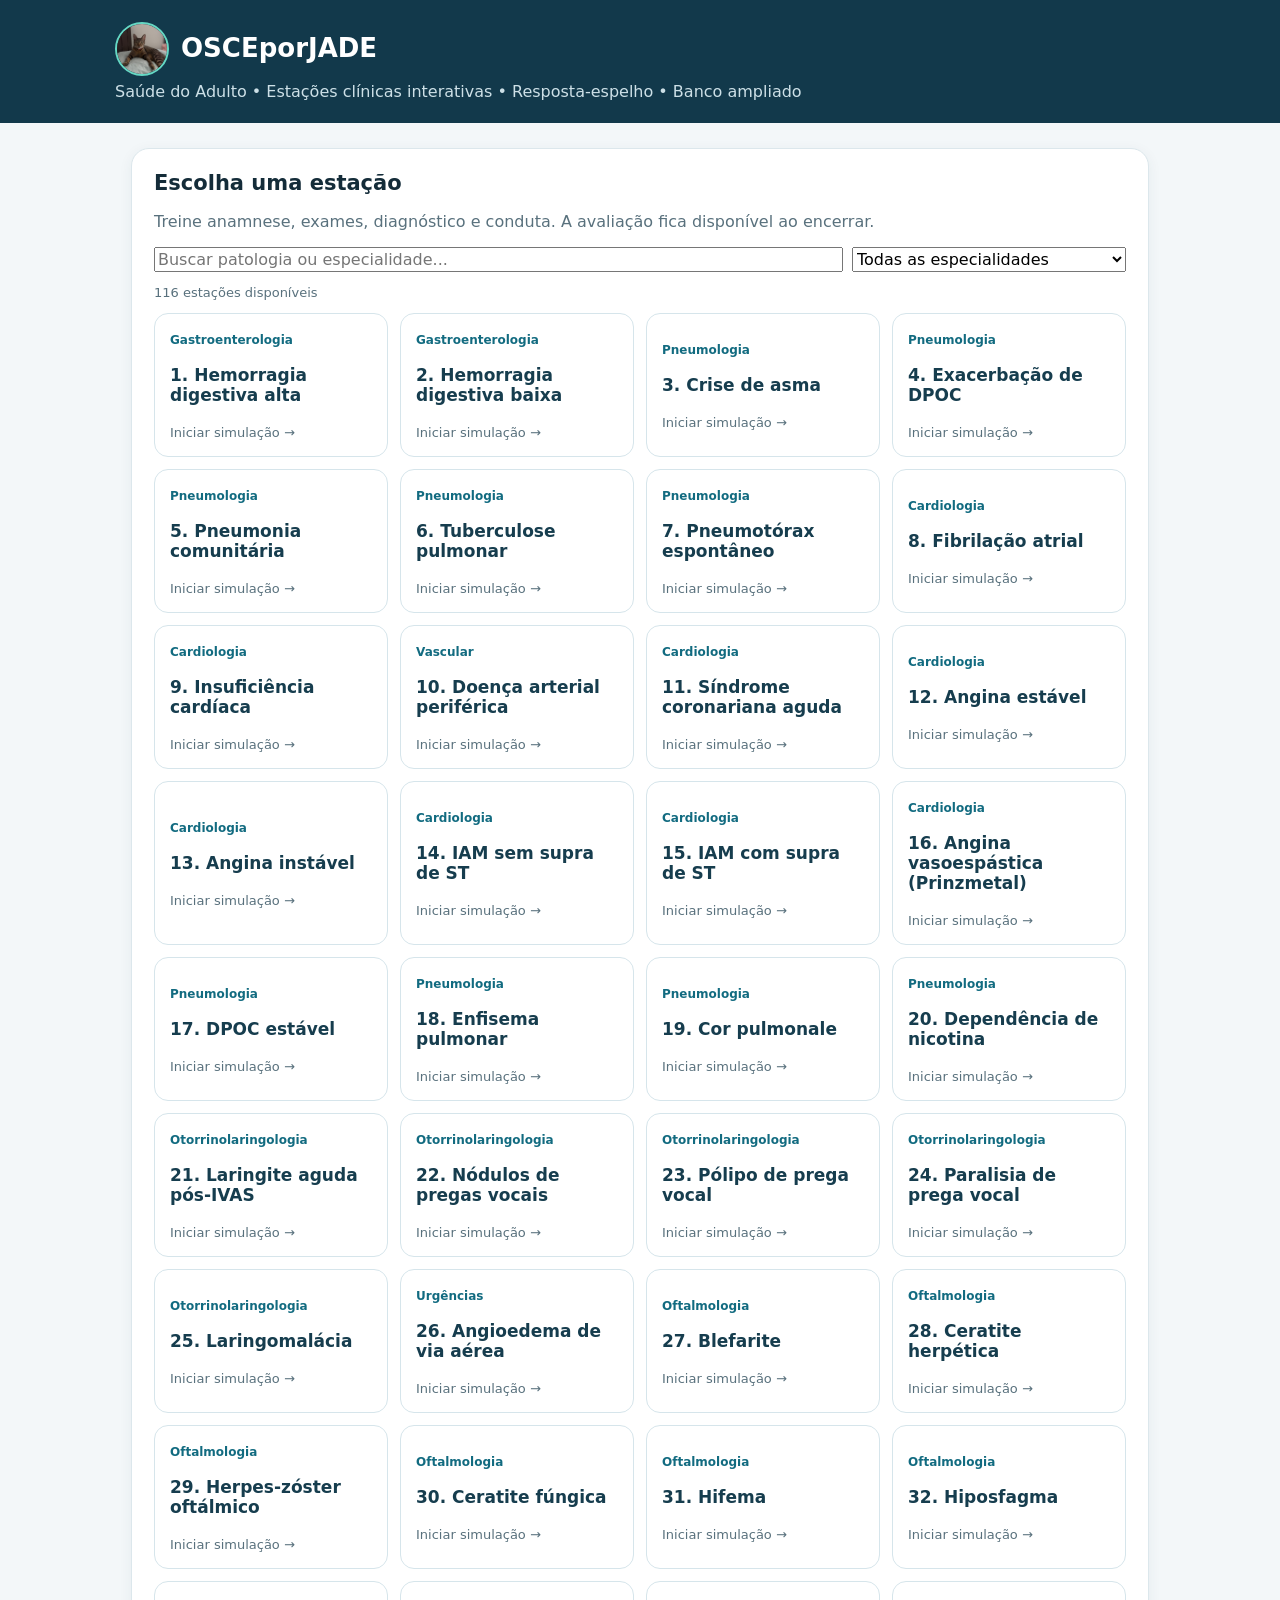
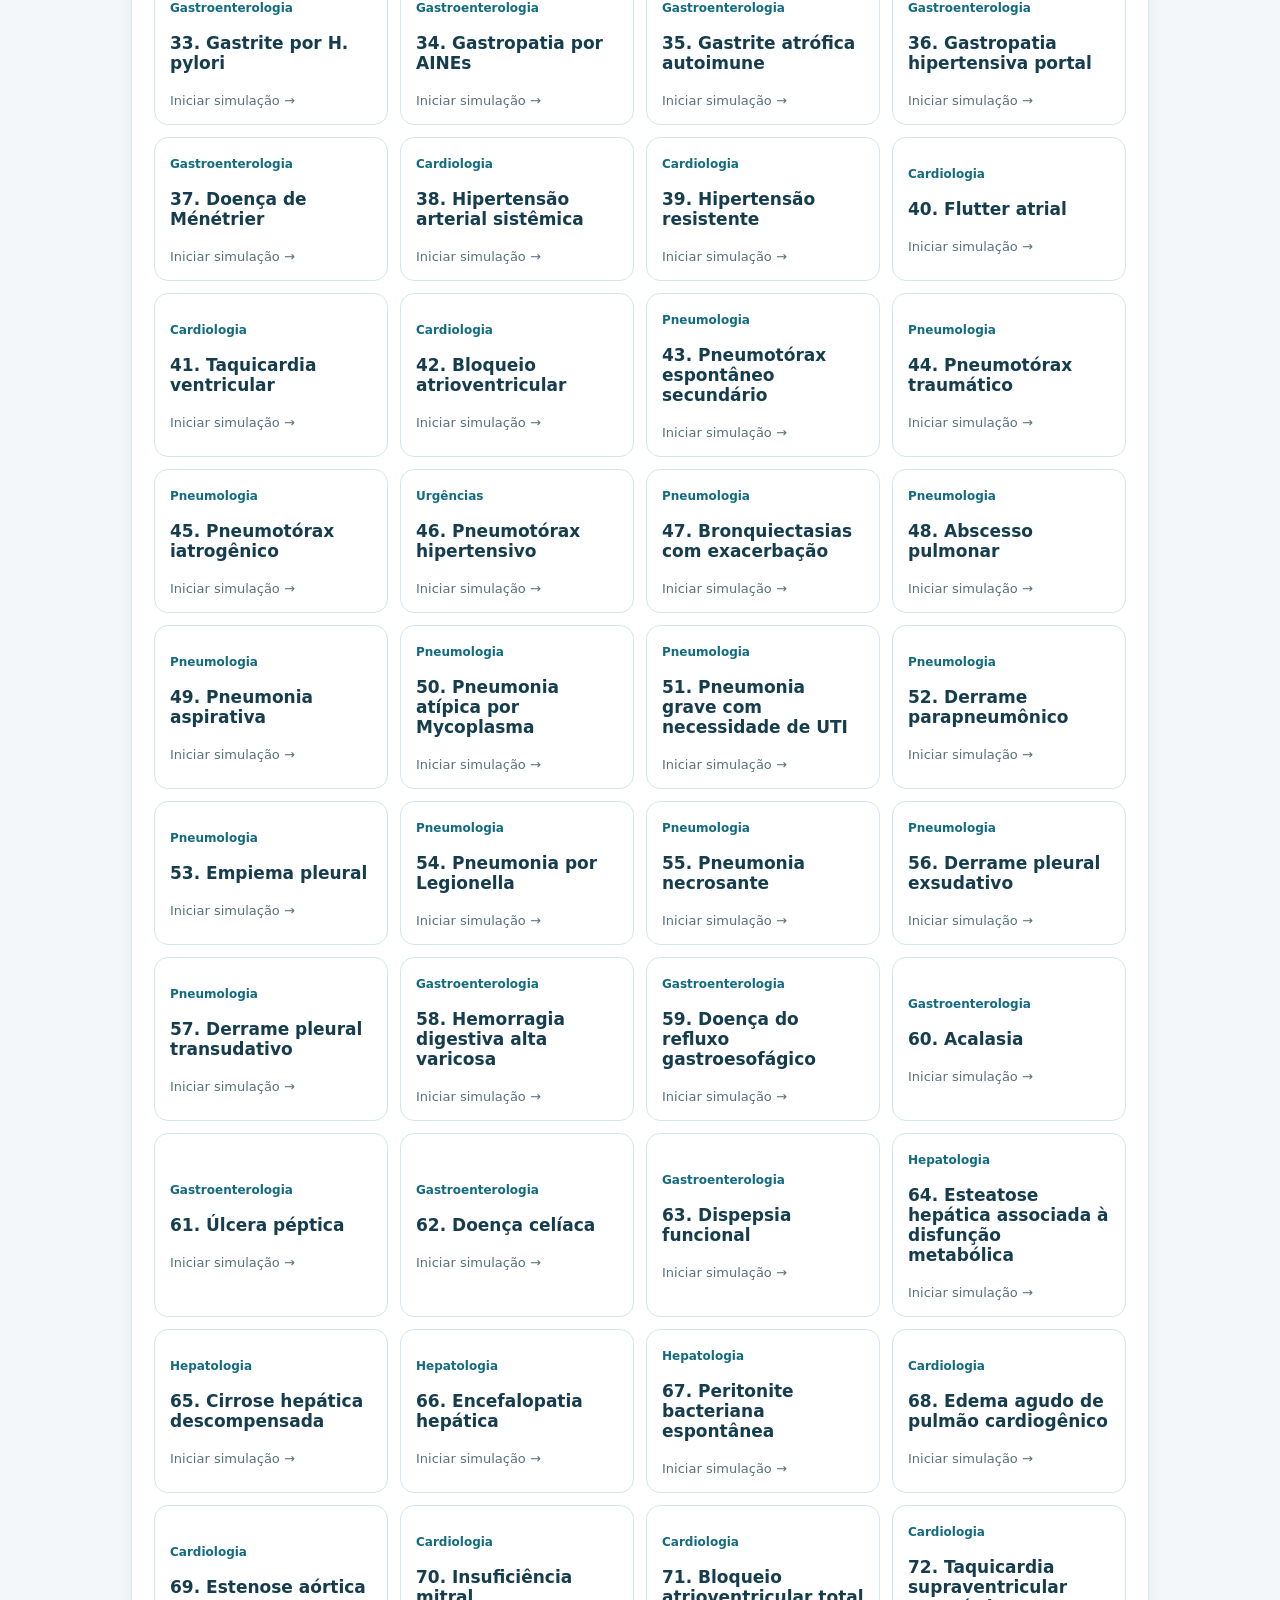
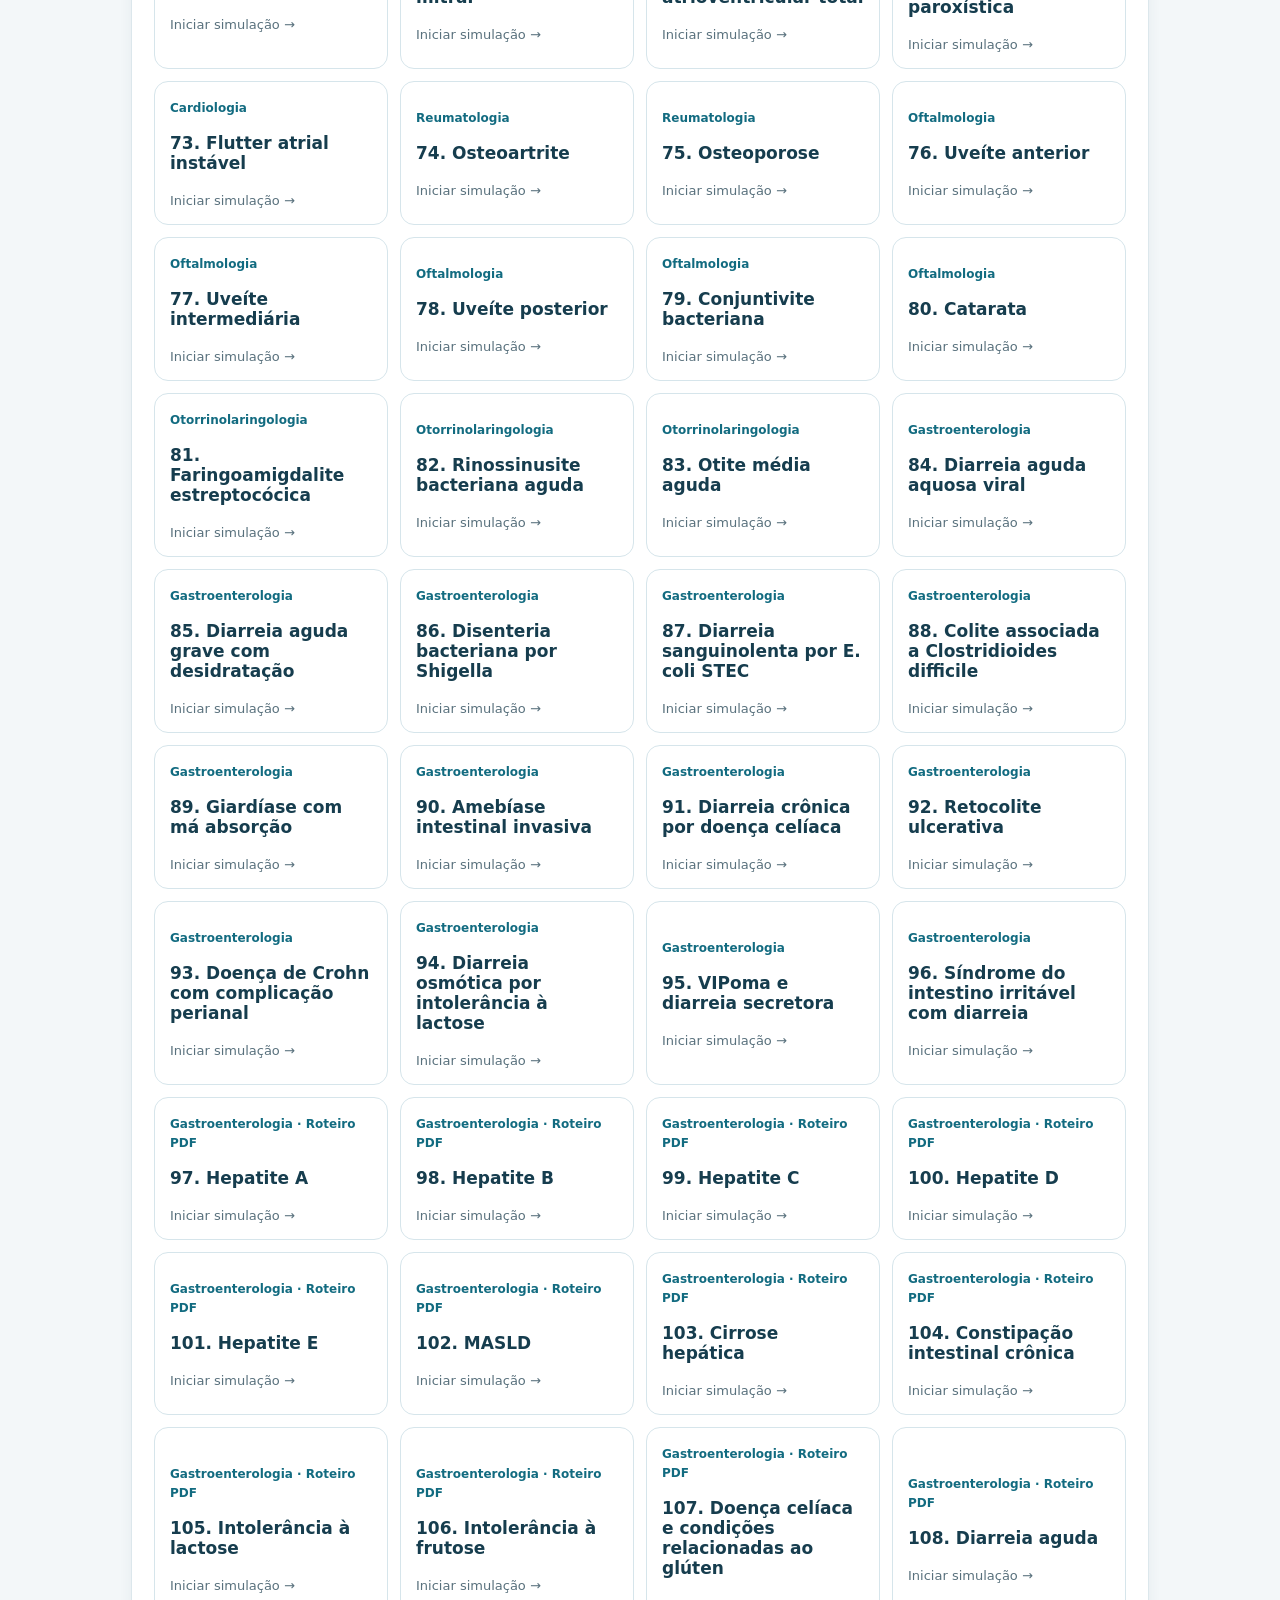
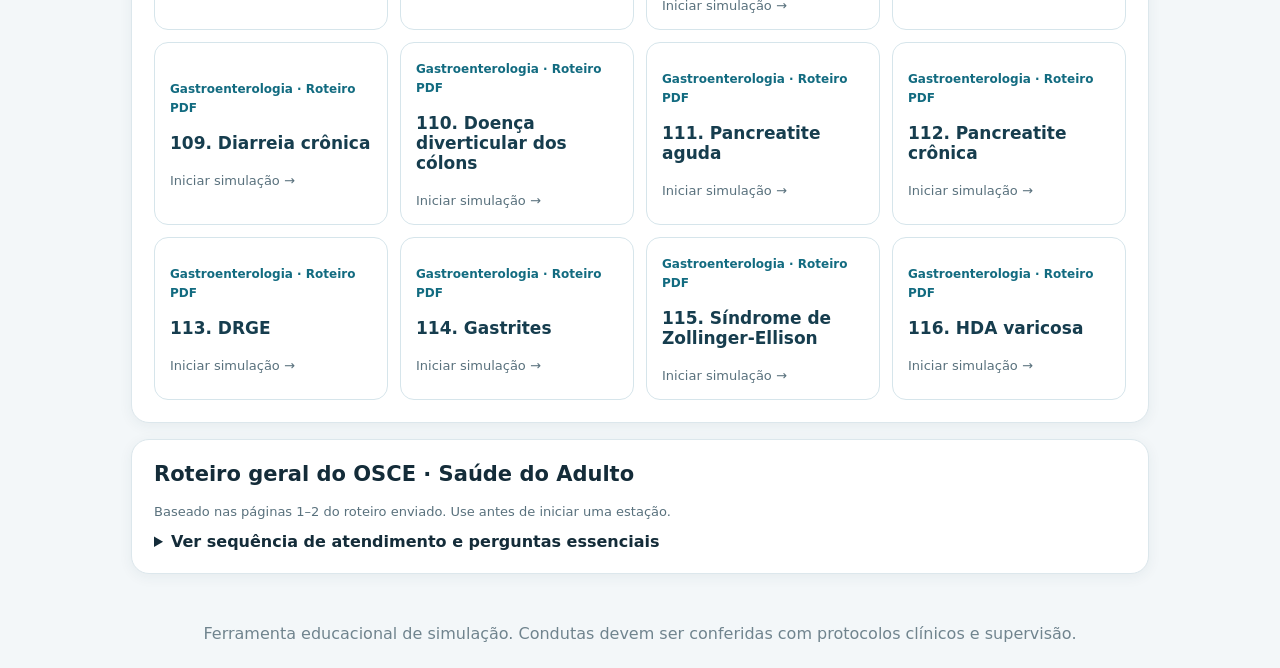
==== commit 70f8988b: "Rename Index.html to index.html" ====
--- a/index.html
+++ b/index.html
@@ -1,4 +1,7 @@
-<!doctype html><html lang="pt-BR"><head><meta charset="utf-8"><meta name="viewport" content="width=device-width,initial-scale=1"><title>OSCEporJADE | Saúde do Adulto</title><link rel="icon" href="data:image/svg+xml,%3Csvg%20xmlns%3D%22http%3A//www.w3.org/2000/svg%22%20viewBox%3D%220%200%2064%2064%22%3E%3Cpath%20d%3D%22M11%2029%2013%208%2027%2019%2037%2019%2051%208%2053%2029Q58%2045%2046%2052Q32%2061%2018%2052Q6%2045%2011%2029%22%20fill%3D%22%23d7f3ee%22%20stroke%3D%22%2312394b%22%20stroke-width%3D%223%22/%3E%3Ccircle%20cx%3D%2223%22%20cy%3D%2234%22%20r%3D%223%22/%3E%3Ccircle%20cx%3D%2241%22%20cy%3D%2234%22%20r%3D%223%22/%3E%3Cpath%20d%3D%22m29%2042%203%203%203-3%22%20fill%3D%22%23e88ca4%22/%3E%3C/svg%3E"><style>:root{font-family:system-ui,-apple-system,sans-serif;color:#142c39;background:#f3f7f9}*{box-sizing:border-box}body{margin:0}header{background:#12394b;color:white;padding:22px max(18px,calc((100vw - 1050px)/2))}header h1{margin:0;font-size:26px}header p{margin:6px 0 0;color:#cde0e7}main{max-width:1050px;margin:25px auto;padding:0 16px}.panel{background:white;border:1px solid #dce7ec;border-radius:18px;padding:22px;margin:16px 0;box-shadow:0 3px 14px #193f5110}.toolbar{display:flex;gap:9px;flex-wrap:wrap}button,select,input,textarea{font:inherit}button{cursor:pointer;border:1px solid #c5d6de;border-radius:10px;background:white;color:#163d4e;padding:10px 14px}button.primary{background:#126b80;color:white;border-color:#126b80}button:disabled{opacity:.5;cursor:not-allowed}.grid{display:grid;grid-template-columns:repeat(auto-fit,minmax(230px,1fr));gap:12px}.case{border:1px solid #d6e5eb;border-radius:14px;padding:15px;text-align:left;min-height:120px}.case:hover{border-color:#16839a;background:#f2fbfd}.tag{font-size:12px;color:#126b80;font-weight:700}.muted{color:#59717d}.hidden{display:none}.chat{max-height:360px;overflow:auto;background:#f5f9fb;border-radius:12px;padding:12px;min-height:90px}.bubble{padding:10px 12px;margin:8px 0;border-radius:12px;max-width:90%;white-space:pre-wrap}.patient{background:#e2eef2}.student{background:#d6f3eb;margin-left:auto}.questions{display:flex;flex-wrap:wrap;gap:8px;margin-top:12px}.questions button{font-size:13px}.check{display:flex;align-items:flex-start;gap:10px;padding:9px 0;border-bottom:1px solid #edf2f4}.check input{margin-top:4px;transform:scale(1.2)}.cols{display:grid;grid-template-columns:1.15fr .85fr;gap:16px}@media(max-width:740px){.cols{grid-template-columns:1fr}}.result{white-space:pre-wrap;background:#eaf7f2;padding:15px;border-radius:12px}.warn{background:#fff4e8;padding:12px;border-radius:10px}.small{font-size:13px}textarea{width:100%;min-height:90px;border:1px solid #c8d8e0;border-radius:10px;padding:10px}h2{margin-top:0;font-size:21px}h3{font-size:17px}footer{text-align:center;color:#70848e;padding:25px}</style></head><body><header><h1><svg xmlns="http://www.w3.org/2000/svg" width="34" height="34" viewBox="0 0 64 64" style="vertical-align:middle;margin-right:8px" aria-label="Ícone de gatinho" role="img"><path d="M11 29 13 8 27 19 Q32 17 37 19 L51 8 53 29 Q58 45 46 52 Q32 61 18 52 Q6 45 11 29Z" fill="#d7f3ee" stroke="#65d8c4" stroke-width="3" stroke-linejoin="round"/><ellipse cx="23" cy="34" rx="3" ry="4" fill="#12394b"/><ellipse cx="41" cy="34" rx="3" ry="4" fill="#12394b"/><path d="m29 42 3 3 3-3Z" fill="#e88ca4"/><path d="M32 45q-5 7-10 0m10 0q5 7 10 0M16 42 4 39m12 8L4 48m44-6 12-3m-12 8 12 1" fill="none" stroke="#12394b" stroke-width="2" stroke-linecap="round"/></svg>OSCEporJADE</h1><p>Saúde do Adulto • Estações clínicas interativas • Resposta-espelho • Banco ampliado</p></header><main><section id="home" class="panel"><h2>Escolha uma estação</h2><p class="muted">Treine anamnese, exames, diagnóstico e conduta. A avaliação fica disponível ao encerrar.</p><div class="toolbar" style="margin:12px 0"><input id="searchCases" type="search" placeholder="Buscar patologia ou especialidade..." oninput="renderHome()" style="flex:1;min-width:200px"><select id="filterArea" onchange="renderHome()"><option value="">Todas as especialidades</option></select></div><p id="totalCases" class="muted small"></p><div class="grid" id="caseGrid"></div></section><section id="station" class="hidden"><div class="toolbar"><button onclick="goHome()">← Estações</button><button onclick="restart()">↻ Reiniciar</button><span id="stationName" style="align-self:center;font-weight:700"></span></div><div class="panel"><div class="tag" id="area"></div><h2 id="chief"></h2><p class="muted">Você é o(a) estudante responsável pelo atendimento. O paciente aguarda suas perguntas.</p><div class="warn small">Primeiro passo: higienizar as mãos, apresentar-se, perguntar e confirmar o nome do paciente. Em emergências, avalie ABCDE e acione ajuda imediatamente.</div></div><div class="cols"><div><div class="panel"><h3>Paciente simulado</h3><div id="chat" class="chat" aria-live="polite"></div><div id="questions" class="questions"></div></div><div class="panel"><h3>Solicitar exames</h3><div id="exams" class="questions"></div><div id="examResults"></div></div><div class="panel"><h3>Seu raciocínio clínico</h3><label>Hipótese diagnóstica<textarea id="diagnosis" placeholder="Qual é a principal hipótese?"></textarea></label><label>Conduta e tratamento<textarea id="management" placeholder="Descreva a conduta inicial e o tratamento."></textarea></label></div></div><div><div class="panel"><h3>Checklist da estação</h3><p class="muted small">Marque apenas o que você realmente realizou ou verbalizou.</p><div id="checklist"></div><p id="progress"></p><button class="primary" onclick="finish()">Encerrar e ver avaliação</button></div><div id="feedback" class="panel hidden"></div></div></div></section></main><footer>Ferramenta educacional de simulação. Condutas devem ser conferidas com protocolos clínicos e supervisão.</footer><script>
+<!doctype html><html lang="pt-BR"><head><meta charset="utf-8"><meta name="viewport" content="width=device-width,initial-scale=1"><title>OSCEporJADE | Saúde do Adulto</title><link rel="icon" href="[data-uri]